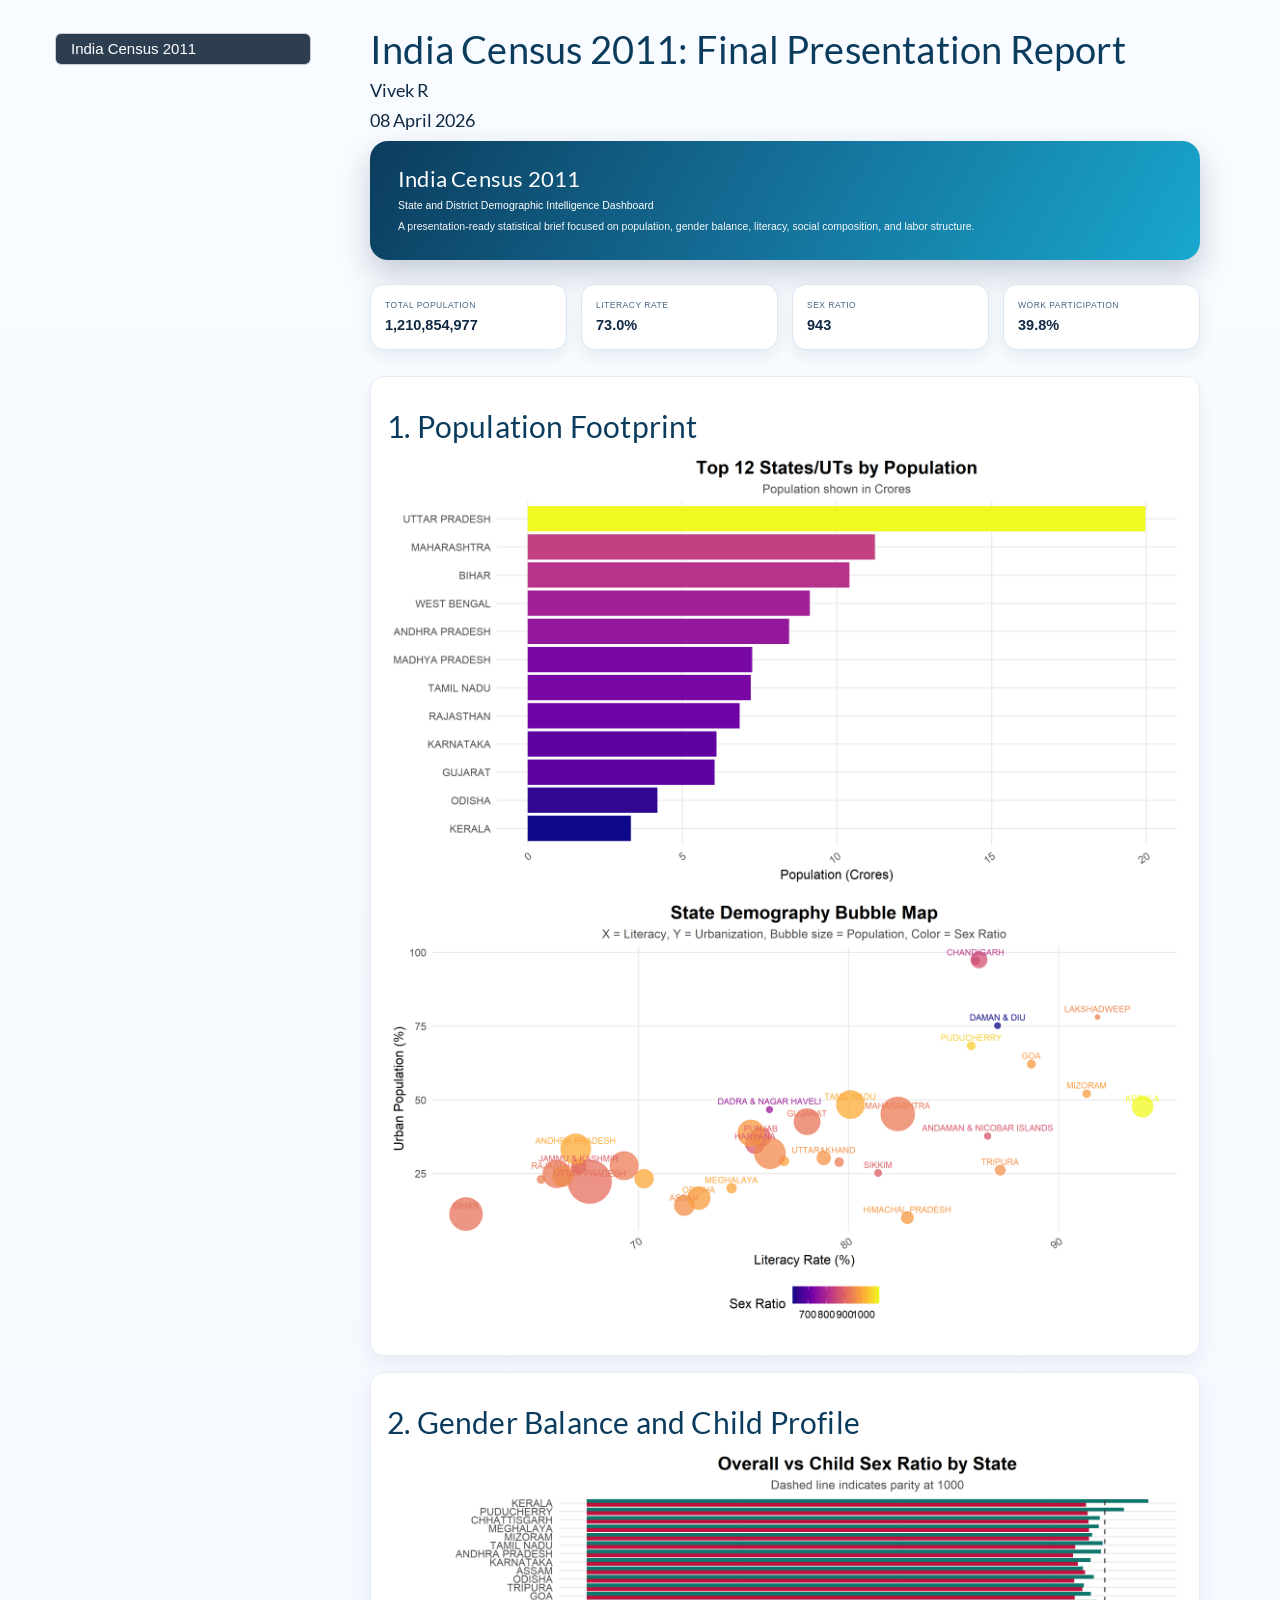
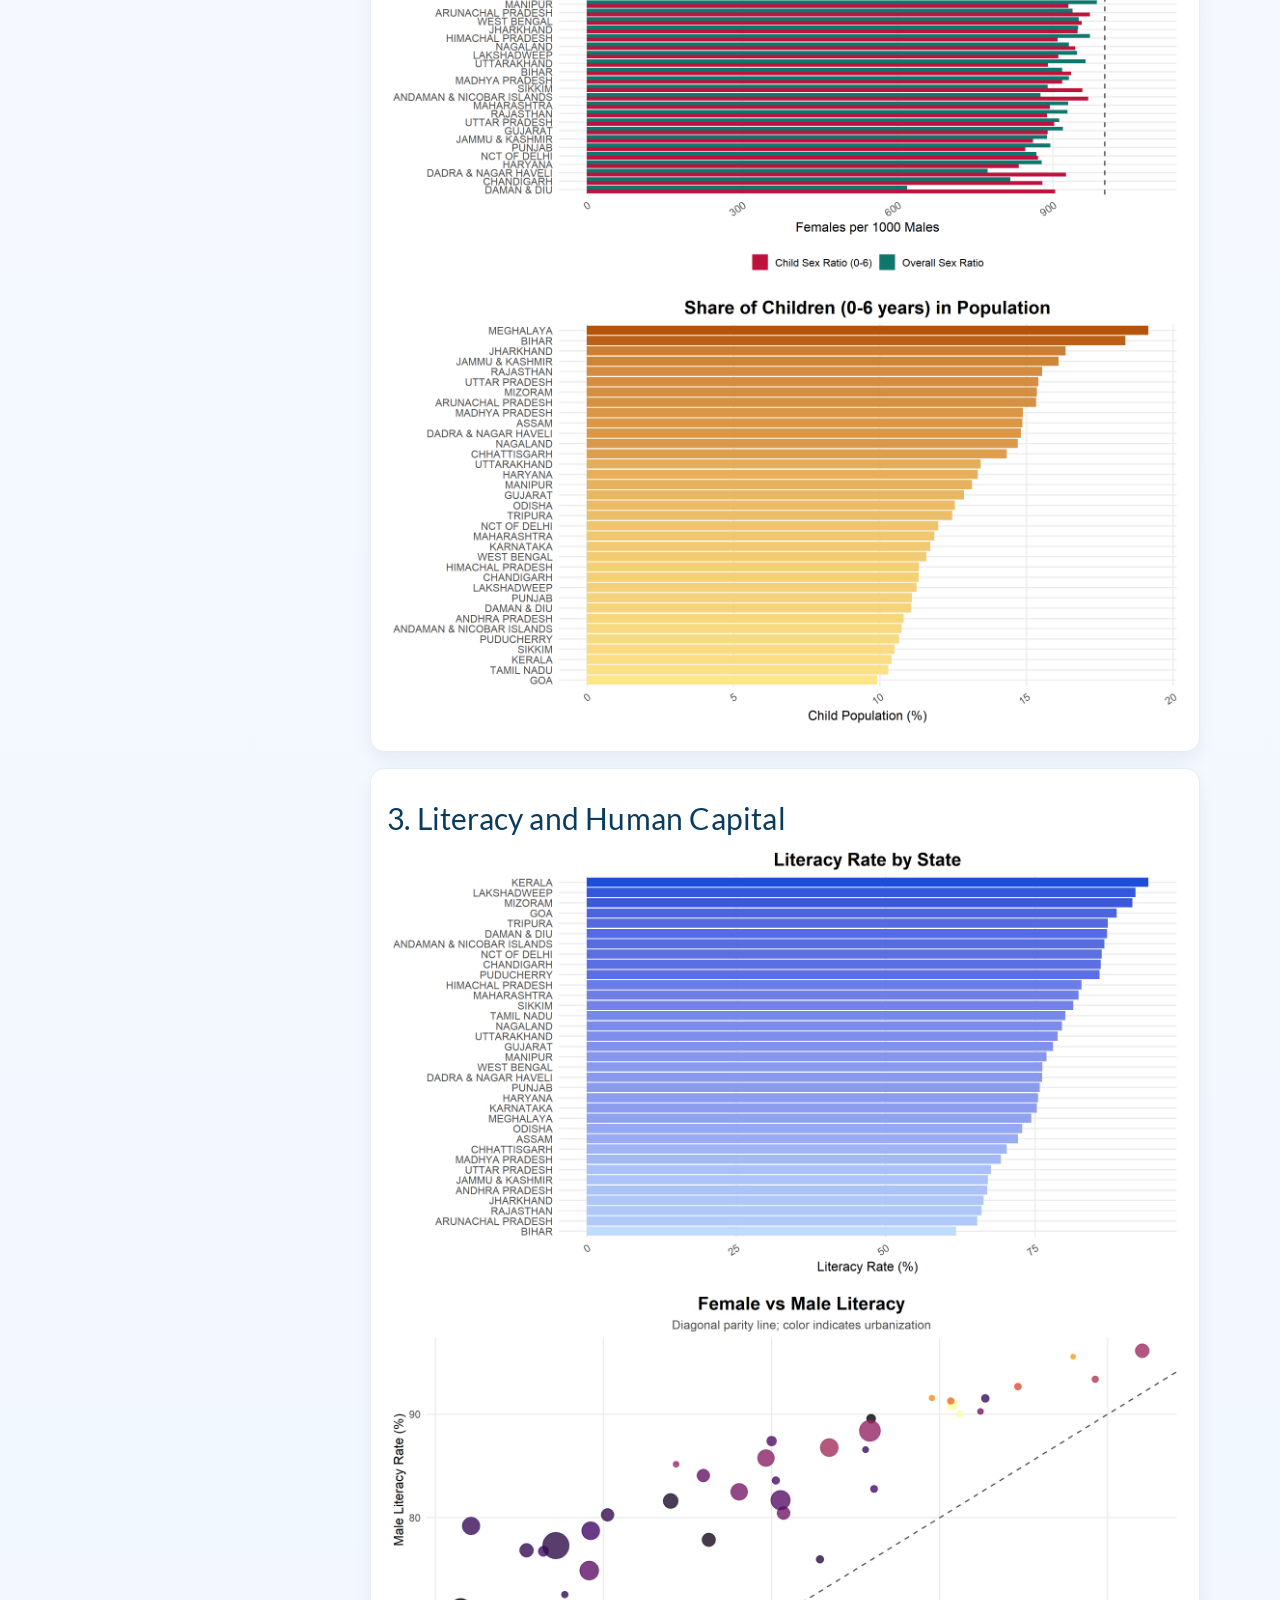
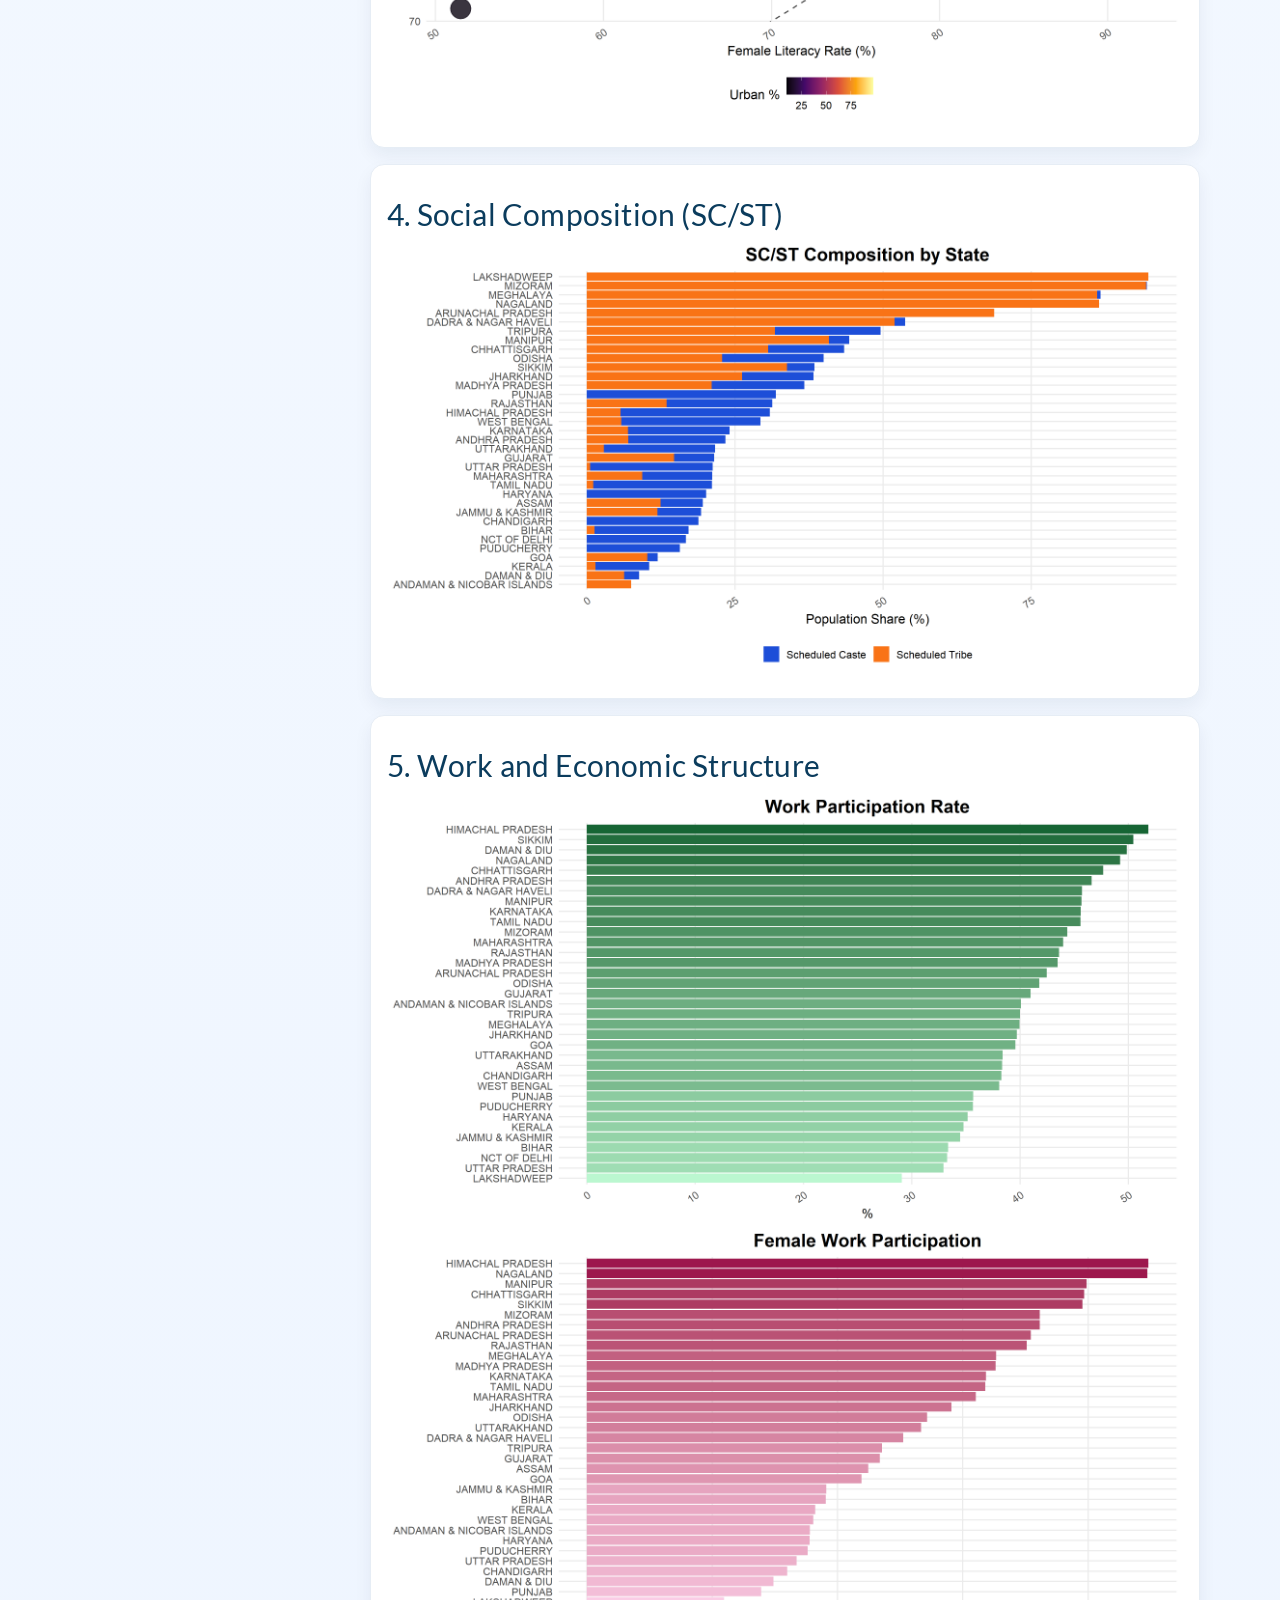
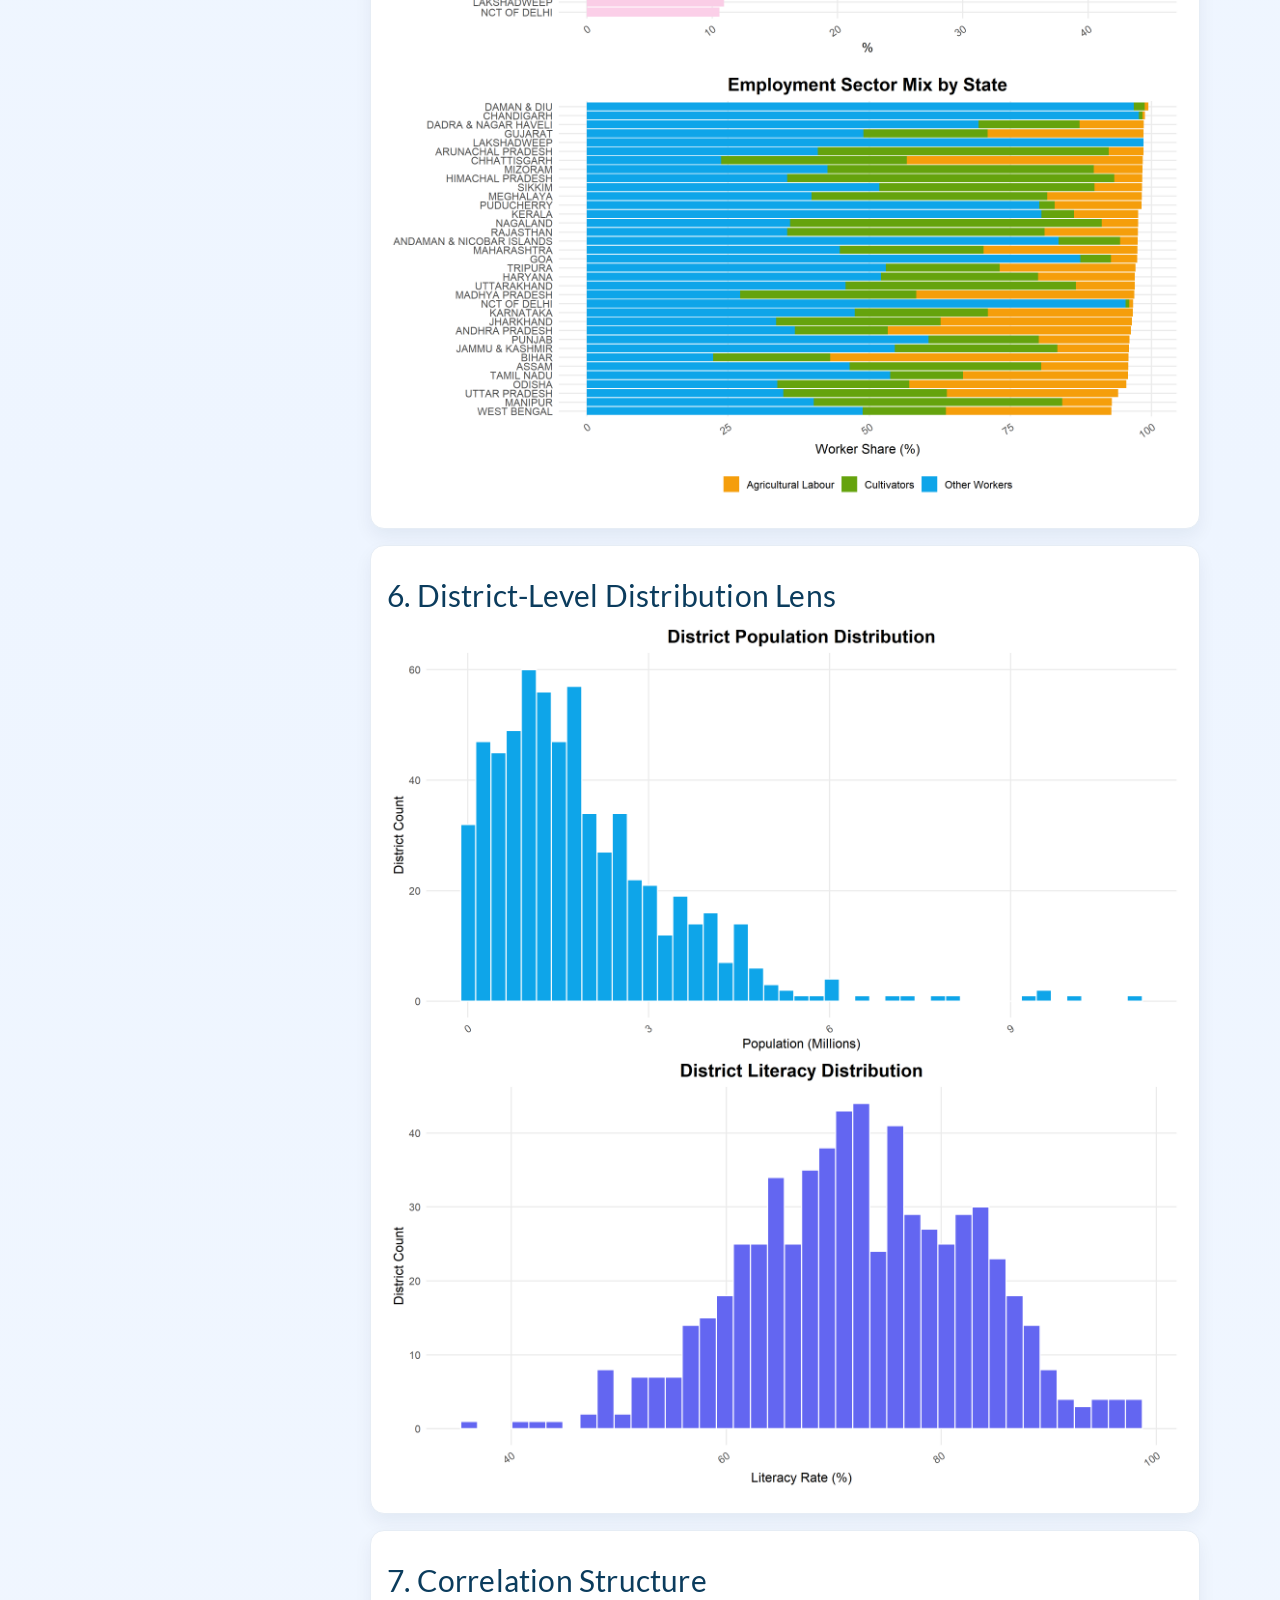
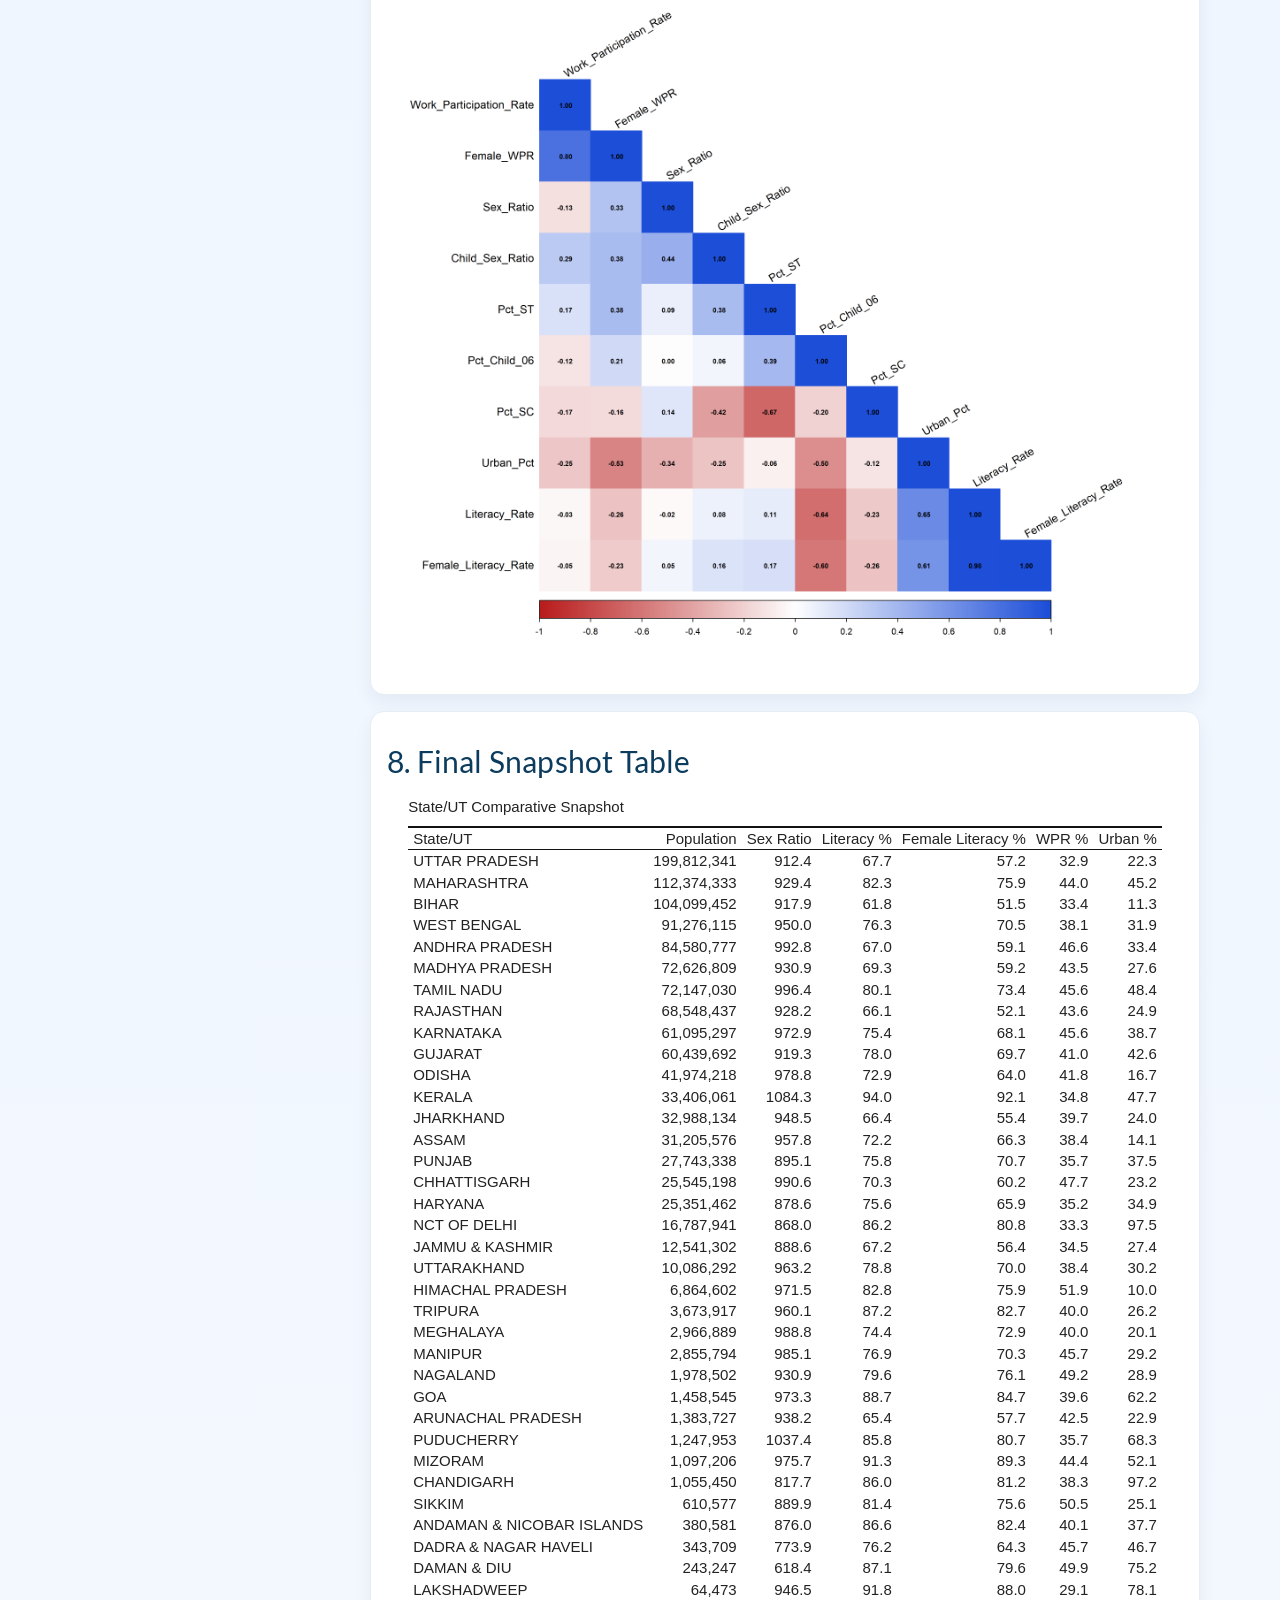
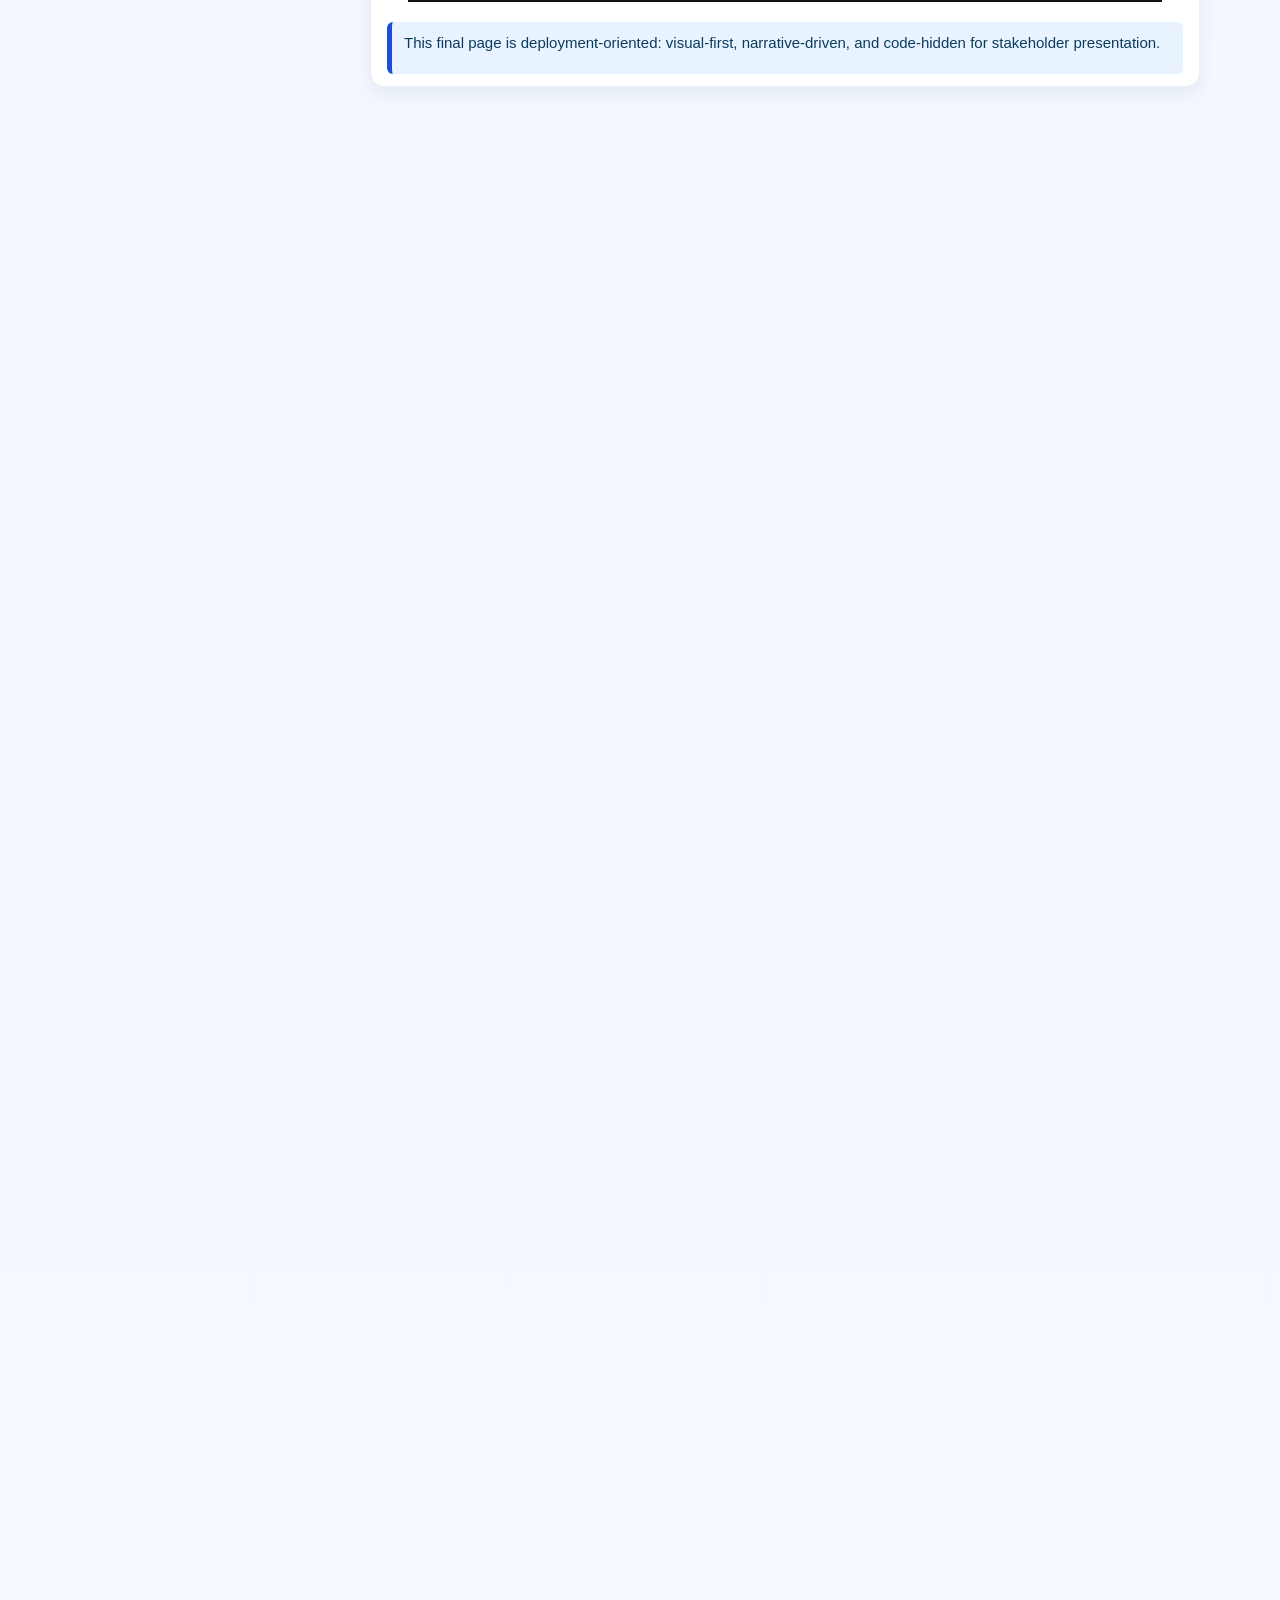
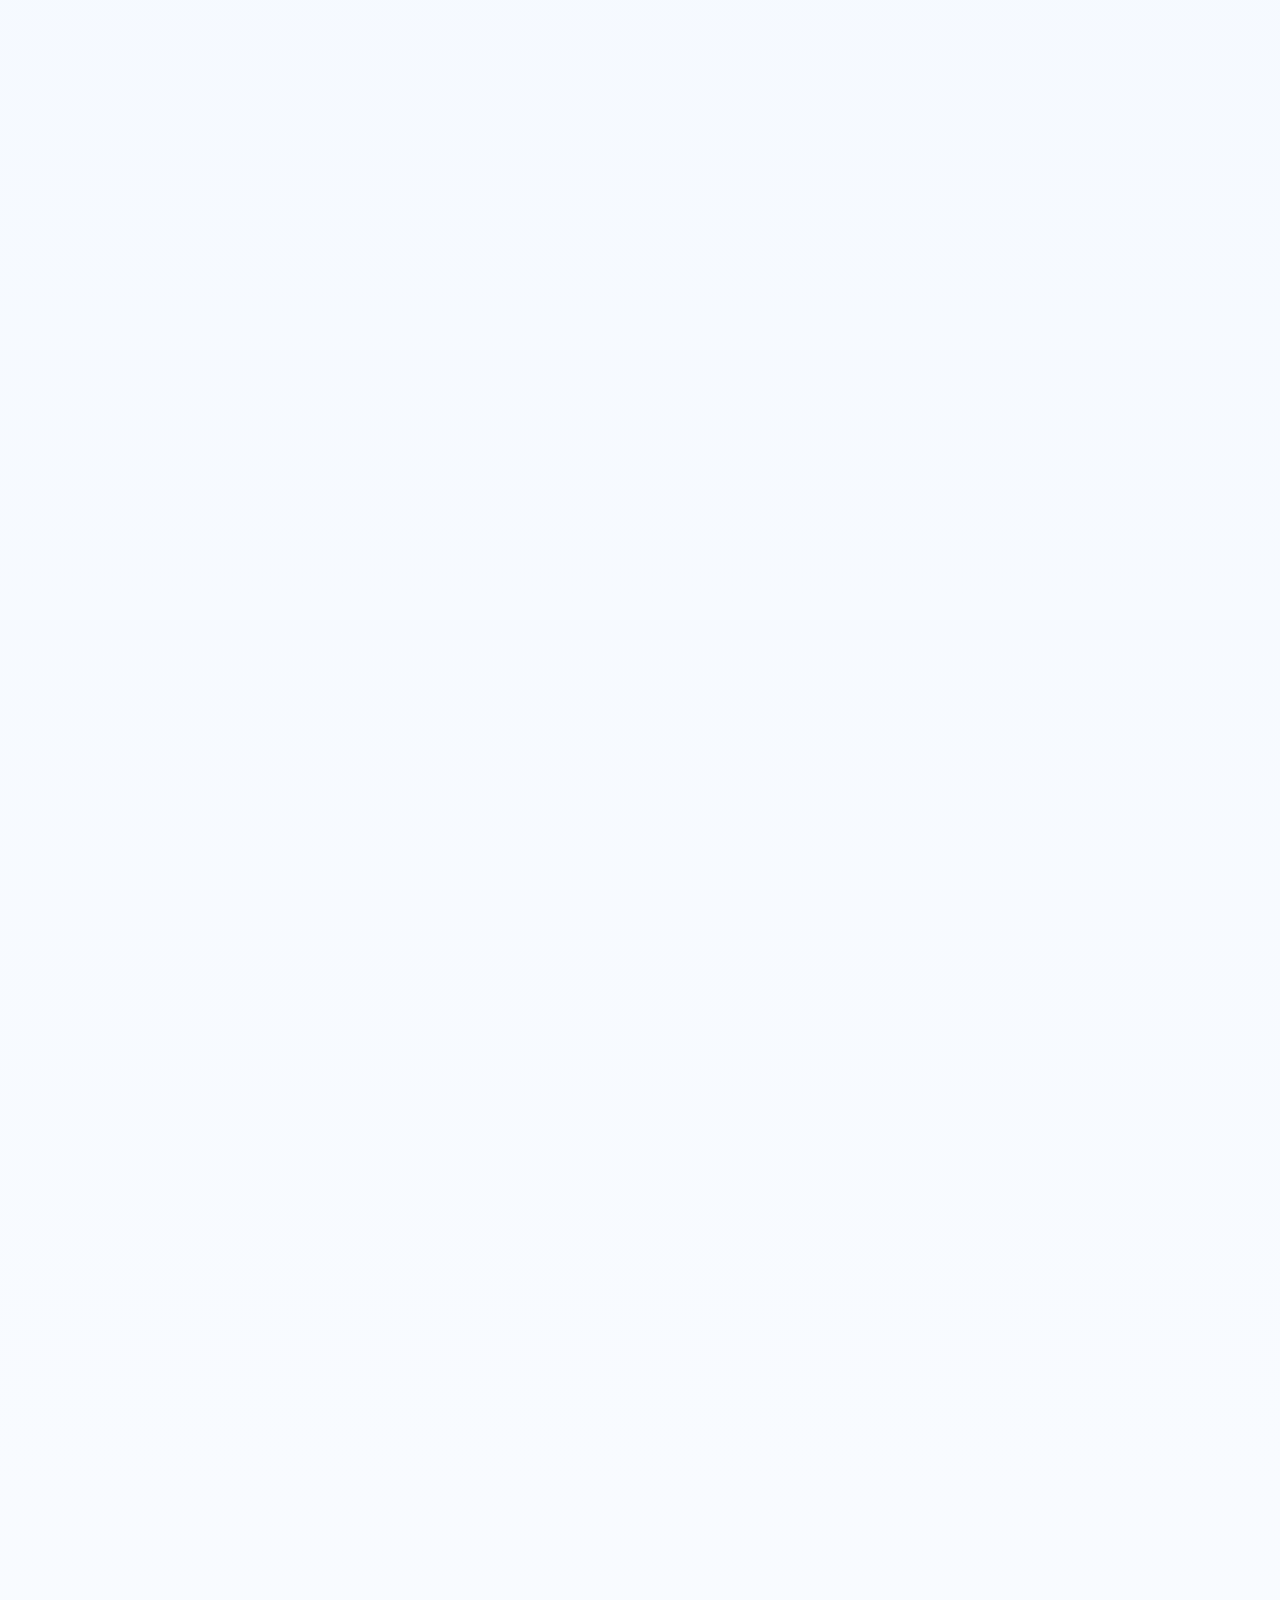
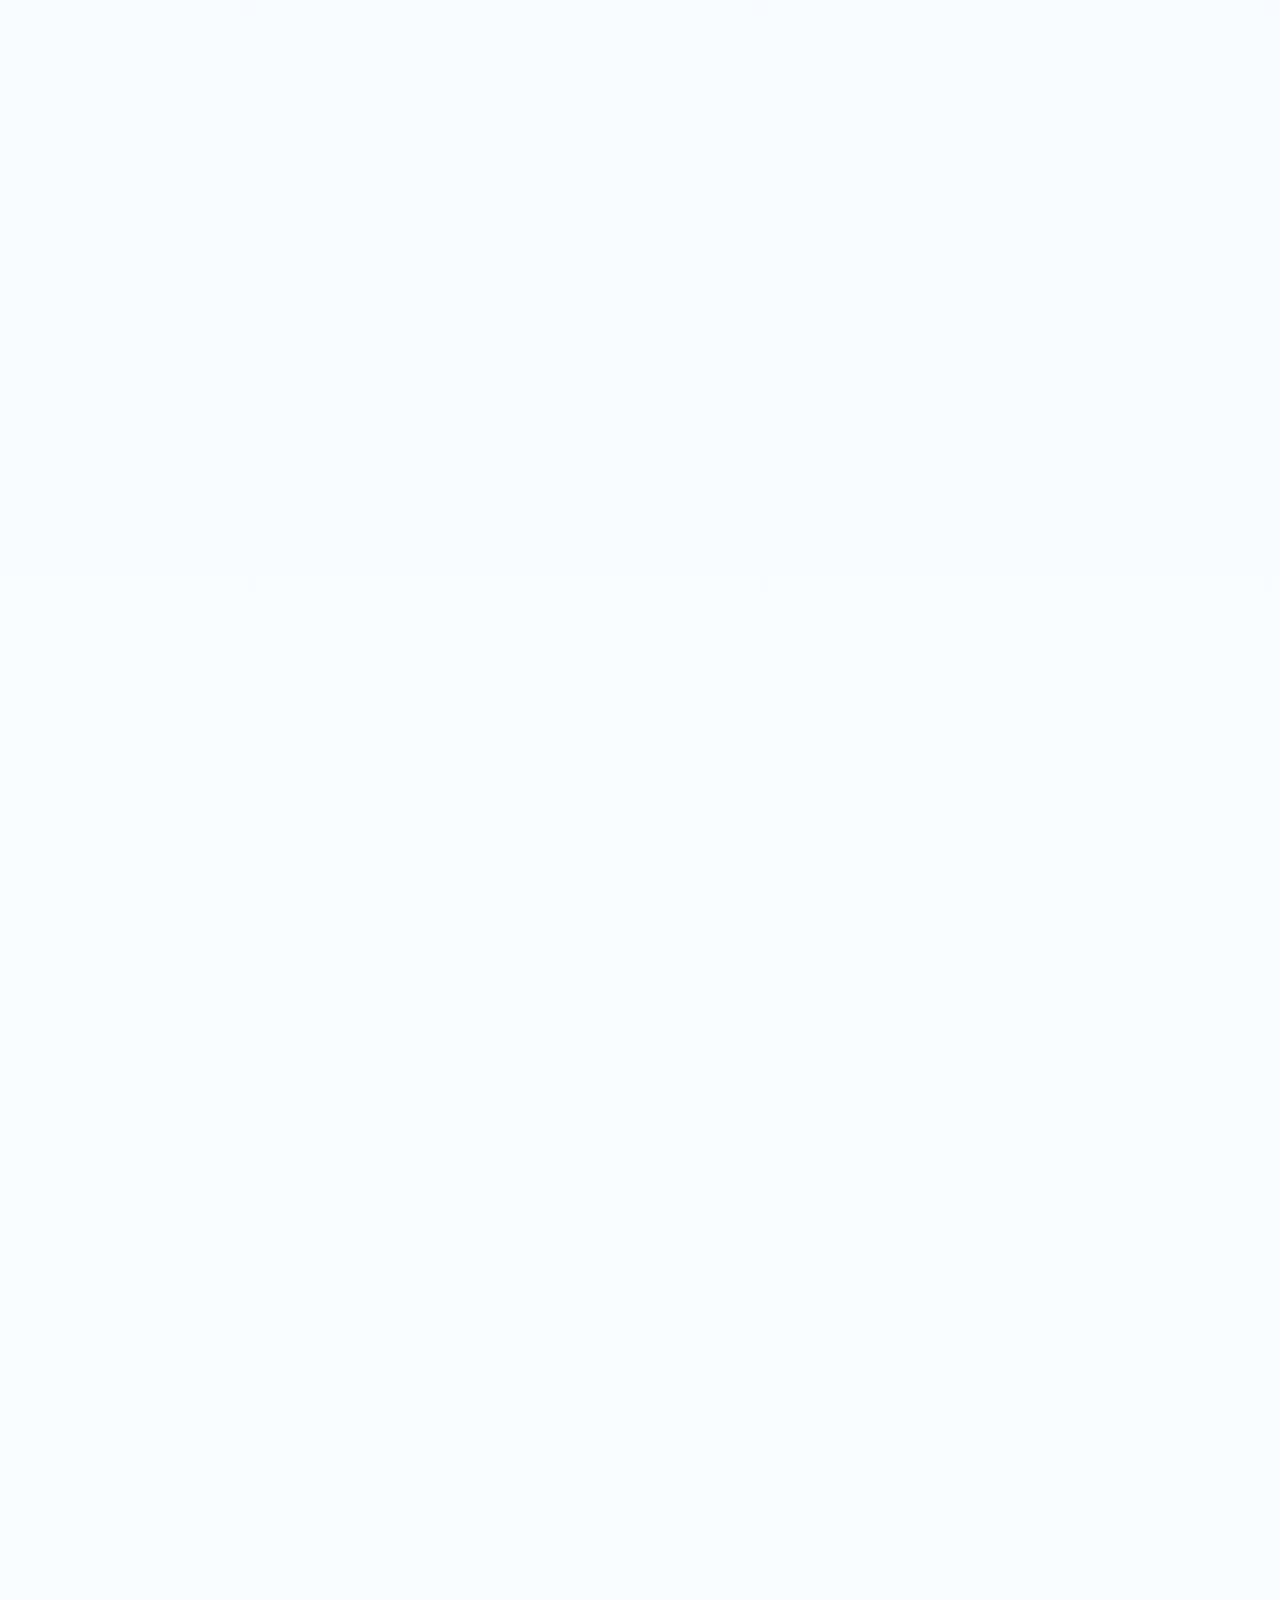
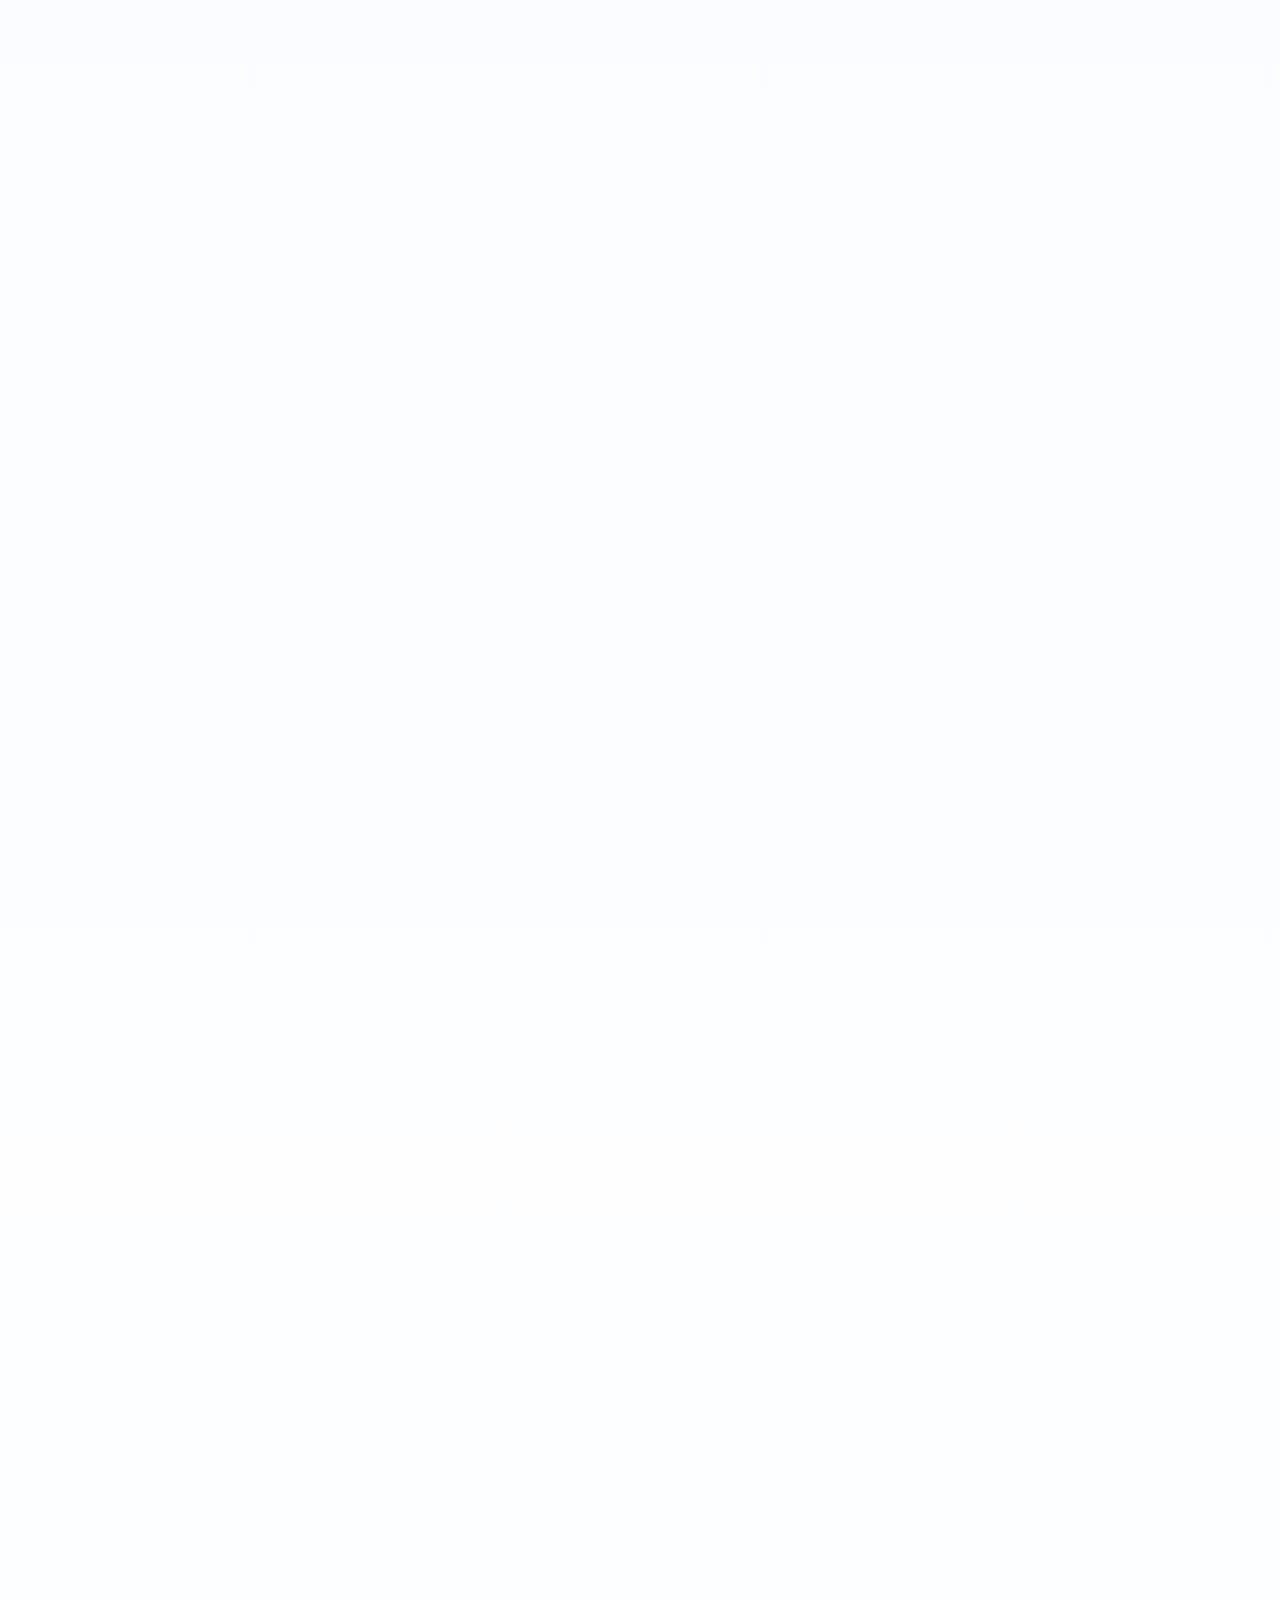
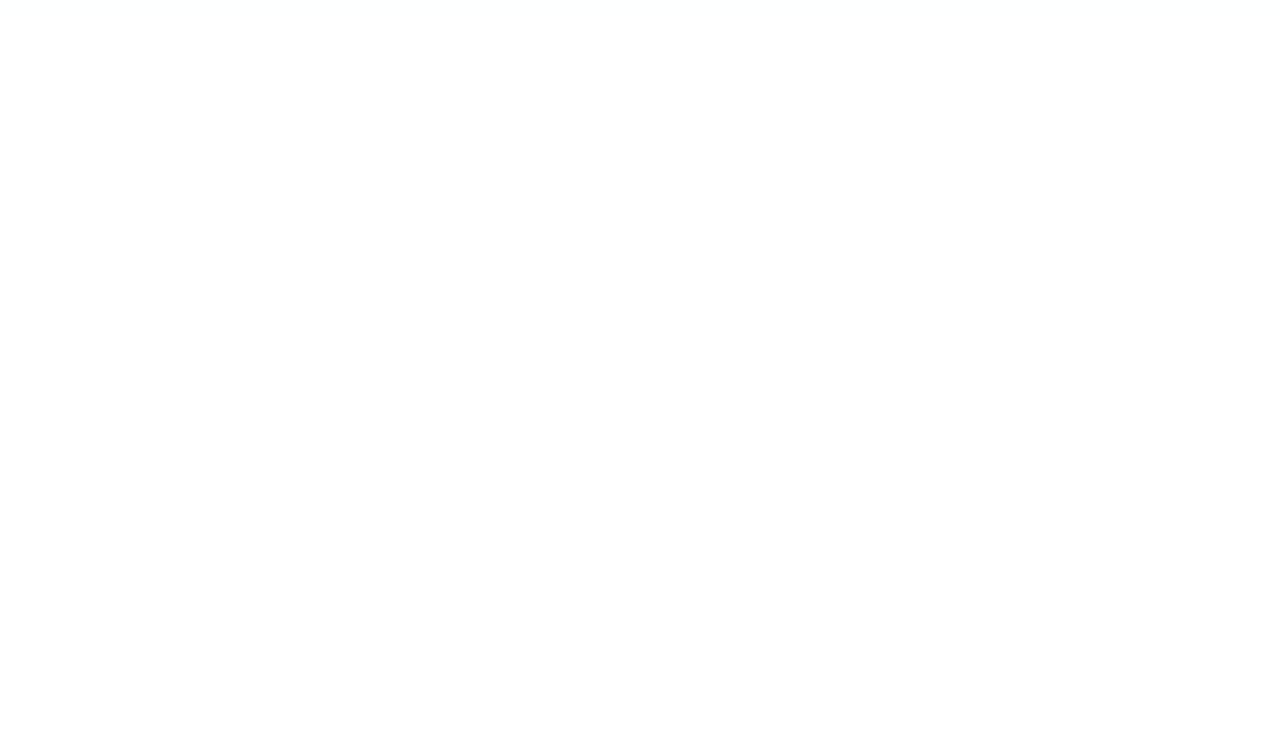
==== Final_India_Census_2011_Report.html @ 41ddc1eb "final html page" ====
<!DOCTYPE html>

<html>

<head>

<meta charset="utf-8" />
<meta name="generator" content="pandoc" />
<meta http-equiv="X-UA-Compatible" content="IE=EDGE" />


<meta name="author" content="Vivek R" />

<meta name="date" content="2026-04-08" />

<title>India Census 2011: Final Presentation Report</title>

<script>// Pandoc 2.9 adds attributes on both header and div. We remove the former (to
// be compatible with the behavior of Pandoc < 2.8).
document.addEventListener('DOMContentLoaded', function(e) {
  var hs = document.querySelectorAll("div.section[class*='level'] > :first-child");
  var i, h, a;
  for (i = 0; i < hs.length; i++) {
    h = hs[i];
    if (!/^h[1-6]$/i.test(h.tagName)) continue;  // it should be a header h1-h6
    a = h.attributes;
    while (a.length > 0) h.removeAttribute(a[0].name);
  }
});
</script>
<script>/*! jQuery v3.6.0 | (c) OpenJS Foundation and other contributors | jquery.org/license */
!function(e,t){"use strict";"object"==typeof module&&"object"==typeof module.exports?module.exports=e.document?t(e,!0):function(e){if(!e.document)throw new Error("jQuery requires a window with a document");return t(e)}:t(e)}("undefined"!=typeof window?window:this,function(C,e){"use strict";var t=[],r=Object.getPrototypeOf,s=t.slice,g=t.flat?function(e){return t.flat.call(e)}:function(e){return t.concat.apply([],e)},u=t.push,i=t.indexOf,n={},o=n.toString,v=n.hasOwnProperty,a=v.toString,l=a.call(Object),y={},m=function(e){return"function"==typeof e&&"number"!=typeof e.nodeType&&"function"!=typeof e.item},x=function(e){return null!=e&&e===e.window},E=C.document,c={type:!0,src:!0,nonce:!0,noModule:!0};function b(e,t,n){var r,i,o=(n=n||E).createElement("script");if(o.text=e,t)for(r in c)(i=t[r]||t.getAttribute&&t.getAttribute(r))&&o.setAttribute(r,i);n.head.appendChild(o).parentNode.removeChild(o)}function w(e){return null==e?e+"":"object"==typeof e||"function"==typeof e?n[o.call(e)]||"object":typeof e}var f="3.6.0",S=function(e,t){return new S.fn.init(e,t)};function p(e){var t=!!e&&"length"in e&&e.length,n=w(e);return!m(e)&&!x(e)&&("array"===n||0===t||"number"==typeof t&&0<t&&t-1 in e)}S.fn=S.prototype={jquery:f,constructor:S,length:0,toArray:function(){return s.call(this)},get:function(e){return null==e?s.call(this):e<0?this[e+this.length]:this[e]},pushStack:function(e){var t=S.merge(this.constructor(),e);return t.prevObject=this,t},each:function(e){return S.each(this,e)},map:function(n){return this.pushStack(S.map(this,function(e,t){return n.call(e,t,e)}))},slice:function(){return this.pushStack(s.apply(this,arguments))},first:function(){return this.eq(0)},last:function(){return this.eq(-1)},even:function(){return this.pushStack(S.grep(this,function(e,t){return(t+1)%2}))},odd:function(){return this.pushStack(S.grep(this,function(e,t){return t%2}))},eq:function(e){var t=this.length,n=+e+(e<0?t:0);return this.pushStack(0<=n&&n<t?[this[n]]:[])},end:function(){return this.prevObject||this.constructor()},push:u,sort:t.sort,splice:t.splice},S.extend=S.fn.extend=function(){var e,t,n,r,i,o,a=arguments[0]||{},s=1,u=arguments.length,l=!1;for("boolean"==typeof a&&(l=a,a=arguments[s]||{},s++),"object"==typeof a||m(a)||(a={}),s===u&&(a=this,s--);s<u;s++)if(null!=(e=arguments[s]))for(t in e)r=e[t],"__proto__"!==t&&a!==r&&(l&&r&&(S.isPlainObject(r)||(i=Array.isArray(r)))?(n=a[t],o=i&&!Array.isArray(n)?[]:i||S.isPlainObject(n)?n:{},i=!1,a[t]=S.extend(l,o,r)):void 0!==r&&(a[t]=r));return a},S.extend({expando:"jQuery"+(f+Math.random()).replace(/\D/g,""),isReady:!0,error:function(e){throw new Error(e)},noop:function(){},isPlainObject:function(e){var t,n;return!(!e||"[object Object]"!==o.call(e))&&(!(t=r(e))||"function"==typeof(n=v.call(t,"constructor")&&t.constructor)&&a.call(n)===l)},isEmptyObject:function(e){var t;for(t in e)return!1;return!0},globalEval:function(e,t,n){b(e,{nonce:t&&t.nonce},n)},each:function(e,t){var n,r=0;if(p(e)){for(n=e.length;r<n;r++)if(!1===t.call(e[r],r,e[r]))break}else for(r in e)if(!1===t.call(e[r],r,e[r]))break;return e},makeArray:function(e,t){var n=t||[];return null!=e&&(p(Object(e))?S.merge(n,"string"==typeof e?[e]:e):u.call(n,e)),n},inArray:function(e,t,n){return null==t?-1:i.call(t,e,n)},merge:function(e,t){for(var n=+t.length,r=0,i=e.length;r<n;r++)e[i++]=t[r];return e.length=i,e},grep:function(e,t,n){for(var r=[],i=0,o=e.length,a=!n;i<o;i++)!t(e[i],i)!==a&&r.push(e[i]);return r},map:function(e,t,n){var r,i,o=0,a=[];if(p(e))for(r=e.length;o<r;o++)null!=(i=t(e[o],o,n))&&a.push(i);else for(o in e)null!=(i=t(e[o],o,n))&&a.push(i);return g(a)},guid:1,support:y}),"function"==typeof Symbol&&(S.fn[Symbol.iterator]=t[Symbol.iterator]),S.each("Boolean Number String Function Array Date RegExp Object Error Symbol".split(" "),function(e,t){n["[object "+t+"]"]=t.toLowerCase()});var d=function(n){var e,d,b,o,i,h,f,g,w,u,l,T,C,a,E,v,s,c,y,S="sizzle"+1*new Date,p=n.document,k=0,r=0,m=ue(),x=ue(),A=ue(),N=ue(),j=function(e,t){return e===t&&(l=!0),0},D={}.hasOwnProperty,t=[],q=t.pop,L=t.push,H=t.push,O=t.slice,P=function(e,t){for(var n=0,r=e.length;n<r;n++)if(e[n]===t)return n;return-1},R="checked|selected|async|autofocus|autoplay|controls|defer|disabled|hidden|ismap|loop|multiple|open|readonly|required|scoped",M="[\\x20\\t\\r\\n\\f]",I="(?:\\\\[\\da-fA-F]{1,6}"+M+"?|\\\\[^\\r\\n\\f]|[\\w-]|[^\0-\\x7f])+",W="\\["+M+"*("+I+")(?:"+M+"*([*^$|!~]?=)"+M+"*(?:'((?:\\\\.|[^\\\\'])*)'|\"((?:\\\\.|[^\\\\\"])*)\"|("+I+"))|)"+M+"*\\]",F=":("+I+")(?:\\((('((?:\\\\.|[^\\\\'])*)'|\"((?:\\\\.|[^\\\\\"])*)\")|((?:\\\\.|[^\\\\()[\\]]|"+W+")*)|.*)\\)|)",B=new RegExp(M+"+","g"),$=new RegExp("^"+M+"+|((?:^|[^\\\\])(?:\\\\.)*)"+M+"+$","g"),_=new RegExp("^"+M+"*,"+M+"*"),z=new RegExp("^"+M+"*([>+~]|"+M+")"+M+"*"),U=new RegExp(M+"|>"),X=new RegExp(F),V=new RegExp("^"+I+"$"),G={ID:new RegExp("^#("+I+")"),CLASS:new RegExp("^\\.("+I+")"),TAG:new RegExp("^("+I+"|[*])"),ATTR:new RegExp("^"+W),PSEUDO:new RegExp("^"+F),CHILD:new RegExp("^:(only|first|last|nth|nth-last)-(child|of-type)(?:\\("+M+"*(even|odd|(([+-]|)(\\d*)n|)"+M+"*(?:([+-]|)"+M+"*(\\d+)|))"+M+"*\\)|)","i"),bool:new RegExp("^(?:"+R+")$","i"),needsContext:new RegExp("^"+M+"*[>+~]|:(even|odd|eq|gt|lt|nth|first|last)(?:\\("+M+"*((?:-\\d)?\\d*)"+M+"*\\)|)(?=[^-]|$)","i")},Y=/HTML$/i,Q=/^(?:input|select|textarea|button)$/i,J=/^h\d$/i,K=/^[^{]+\{\s*\[native \w/,Z=/^(?:#([\w-]+)|(\w+)|\.([\w-]+))$/,ee=/[+~]/,te=new RegExp("\\\\[\\da-fA-F]{1,6}"+M+"?|\\\\([^\\r\\n\\f])","g"),ne=function(e,t){var n="0x"+e.slice(1)-65536;return t||(n<0?String.fromCharCode(n+65536):String.fromCharCode(n>>10|55296,1023&n|56320))},re=/([\0-\x1f\x7f]|^-?\d)|^-$|[^\0-\x1f\x7f-\uFFFF\w-]/g,ie=function(e,t){return t?"\0"===e?"\ufffd":e.slice(0,-1)+"\\"+e.charCodeAt(e.length-1).toString(16)+" ":"\\"+e},oe=function(){T()},ae=be(function(e){return!0===e.disabled&&"fieldset"===e.nodeName.toLowerCase()},{dir:"parentNode",next:"legend"});try{H.apply(t=O.call(p.childNodes),p.childNodes),t[p.childNodes.length].nodeType}catch(e){H={apply:t.length?function(e,t){L.apply(e,O.call(t))}:function(e,t){var n=e.length,r=0;while(e[n++]=t[r++]);e.length=n-1}}}function se(t,e,n,r){var i,o,a,s,u,l,c,f=e&&e.ownerDocument,p=e?e.nodeType:9;if(n=n||[],"string"!=typeof t||!t||1!==p&&9!==p&&11!==p)return n;if(!r&&(T(e),e=e||C,E)){if(11!==p&&(u=Z.exec(t)))if(i=u[1]){if(9===p){if(!(a=e.getElementById(i)))return n;if(a.id===i)return n.push(a),n}else if(f&&(a=f.getElementById(i))&&y(e,a)&&a.id===i)return n.push(a),n}else{if(u[2])return H.apply(n,e.getElementsByTagName(t)),n;if((i=u[3])&&d.getElementsByClassName&&e.getElementsByClassName)return H.apply(n,e.getElementsByClassName(i)),n}if(d.qsa&&!N[t+" "]&&(!v||!v.test(t))&&(1!==p||"object"!==e.nodeName.toLowerCase())){if(c=t,f=e,1===p&&(U.test(t)||z.test(t))){(f=ee.test(t)&&ye(e.parentNode)||e)===e&&d.scope||((s=e.getAttribute("id"))?s=s.replace(re,ie):e.setAttribute("id",s=S)),o=(l=h(t)).length;while(o--)l[o]=(s?"#"+s:":scope")+" "+xe(l[o]);c=l.join(",")}try{return H.apply(n,f.querySelectorAll(c)),n}catch(e){N(t,!0)}finally{s===S&&e.removeAttribute("id")}}}return g(t.replace($,"$1"),e,n,r)}function ue(){var r=[];return function e(t,n){return r.push(t+" ")>b.cacheLength&&delete e[r.shift()],e[t+" "]=n}}function le(e){return e[S]=!0,e}function ce(e){var t=C.createElement("fieldset");try{return!!e(t)}catch(e){return!1}finally{t.parentNode&&t.parentNode.removeChild(t),t=null}}function fe(e,t){var n=e.split("|"),r=n.length;while(r--)b.attrHandle[n[r]]=t}function pe(e,t){var n=t&&e,r=n&&1===e.nodeType&&1===t.nodeType&&e.sourceIndex-t.sourceIndex;if(r)return r;if(n)while(n=n.nextSibling)if(n===t)return-1;return e?1:-1}function de(t){return function(e){return"input"===e.nodeName.toLowerCase()&&e.type===t}}function he(n){return function(e){var t=e.nodeName.toLowerCase();return("input"===t||"button"===t)&&e.type===n}}function ge(t){return function(e){return"form"in e?e.parentNode&&!1===e.disabled?"label"in e?"label"in e.parentNode?e.parentNode.disabled===t:e.disabled===t:e.isDisabled===t||e.isDisabled!==!t&&ae(e)===t:e.disabled===t:"label"in e&&e.disabled===t}}function ve(a){return le(function(o){return o=+o,le(function(e,t){var n,r=a([],e.length,o),i=r.length;while(i--)e[n=r[i]]&&(e[n]=!(t[n]=e[n]))})})}function ye(e){return e&&"undefined"!=typeof e.getElementsByTagName&&e}for(e in d=se.support={},i=se.isXML=function(e){var t=e&&e.namespaceURI,n=e&&(e.ownerDocument||e).documentElement;return!Y.test(t||n&&n.nodeName||"HTML")},T=se.setDocument=function(e){var t,n,r=e?e.ownerDocument||e:p;return r!=C&&9===r.nodeType&&r.documentElement&&(a=(C=r).documentElement,E=!i(C),p!=C&&(n=C.defaultView)&&n.top!==n&&(n.addEventListener?n.addEventListener("unload",oe,!1):n.attachEvent&&n.attachEvent("onunload",oe)),d.scope=ce(function(e){return a.appendChild(e).appendChild(C.createElement("div")),"undefined"!=typeof e.querySelectorAll&&!e.querySelectorAll(":scope fieldset div").length}),d.attributes=ce(function(e){return e.className="i",!e.getAttribute("className")}),d.getElementsByTagName=ce(function(e){return e.appendChild(C.createComment("")),!e.getElementsByTagName("*").length}),d.getElementsByClassName=K.test(C.getElementsByClassName),d.getById=ce(function(e){return a.appendChild(e).id=S,!C.getElementsByName||!C.getElementsByName(S).length}),d.getById?(b.filter.ID=function(e){var t=e.replace(te,ne);return function(e){return e.getAttribute("id")===t}},b.find.ID=function(e,t){if("undefined"!=typeof t.getElementById&&E){var n=t.getElementById(e);return n?[n]:[]}}):(b.filter.ID=function(e){var n=e.replace(te,ne);return function(e){var t="undefined"!=typeof e.getAttributeNode&&e.getAttributeNode("id");return t&&t.value===n}},b.find.ID=function(e,t){if("undefined"!=typeof t.getElementById&&E){var n,r,i,o=t.getElementById(e);if(o){if((n=o.getAttributeNode("id"))&&n.value===e)return[o];i=t.getElementsByName(e),r=0;while(o=i[r++])if((n=o.getAttributeNode("id"))&&n.value===e)return[o]}return[]}}),b.find.TAG=d.getElementsByTagName?function(e,t){return"undefined"!=typeof t.getElementsByTagName?t.getElementsByTagName(e):d.qsa?t.querySelectorAll(e):void 0}:function(e,t){var n,r=[],i=0,o=t.getElementsByTagName(e);if("*"===e){while(n=o[i++])1===n.nodeType&&r.push(n);return r}return o},b.find.CLASS=d.getElementsByClassName&&function(e,t){if("undefined"!=typeof t.getElementsByClassName&&E)return t.getElementsByClassName(e)},s=[],v=[],(d.qsa=K.test(C.querySelectorAll))&&(ce(function(e){var t;a.appendChild(e).innerHTML="<a id='"+S+"'></a><select id='"+S+"-\r\\' msallowcapture=''><option selected=''></option></select>",e.querySelectorAll("[msallowcapture^='']").length&&v.push("[*^$]="+M+"*(?:''|\"\")"),e.querySelectorAll("[selected]").length||v.push("\\["+M+"*(?:value|"+R+")"),e.querySelectorAll("[id~="+S+"-]").length||v.push("~="),(t=C.createElement("input")).setAttribute("name",""),e.appendChild(t),e.querySelectorAll("[name='']").length||v.push("\\["+M+"*name"+M+"*="+M+"*(?:''|\"\")"),e.querySelectorAll(":checked").length||v.push(":checked"),e.querySelectorAll("a#"+S+"+*").length||v.push(".#.+[+~]"),e.querySelectorAll("\\\f"),v.push("[\\r\\n\\f]")}),ce(function(e){e.innerHTML="<a href='' disabled='disabled'></a><select disabled='disabled'><option/></select>";var t=C.createElement("input");t.setAttribute("type","hidden"),e.appendChild(t).setAttribute("name","D"),e.querySelectorAll("[name=d]").length&&v.push("name"+M+"*[*^$|!~]?="),2!==e.querySelectorAll(":enabled").length&&v.push(":enabled",":disabled"),a.appendChild(e).disabled=!0,2!==e.querySelectorAll(":disabled").length&&v.push(":enabled",":disabled"),e.querySelectorAll("*,:x"),v.push(",.*:")})),(d.matchesSelector=K.test(c=a.matches||a.webkitMatchesSelector||a.mozMatchesSelector||a.oMatchesSelector||a.msMatchesSelector))&&ce(function(e){d.disconnectedMatch=c.call(e,"*"),c.call(e,"[s!='']:x"),s.push("!=",F)}),v=v.length&&new RegExp(v.join("|")),s=s.length&&new RegExp(s.join("|")),t=K.test(a.compareDocumentPosition),y=t||K.test(a.contains)?function(e,t){var n=9===e.nodeType?e.documentElement:e,r=t&&t.parentNode;return e===r||!(!r||1!==r.nodeType||!(n.contains?n.contains(r):e.compareDocumentPosition&&16&e.compareDocumentPosition(r)))}:function(e,t){if(t)while(t=t.parentNode)if(t===e)return!0;return!1},j=t?function(e,t){if(e===t)return l=!0,0;var n=!e.compareDocumentPosition-!t.compareDocumentPosition;return n||(1&(n=(e.ownerDocument||e)==(t.ownerDocument||t)?e.compareDocumentPosition(t):1)||!d.sortDetached&&t.compareDocumentPosition(e)===n?e==C||e.ownerDocument==p&&y(p,e)?-1:t==C||t.ownerDocument==p&&y(p,t)?1:u?P(u,e)-P(u,t):0:4&n?-1:1)}:function(e,t){if(e===t)return l=!0,0;var n,r=0,i=e.parentNode,o=t.parentNode,a=[e],s=[t];if(!i||!o)return e==C?-1:t==C?1:i?-1:o?1:u?P(u,e)-P(u,t):0;if(i===o)return pe(e,t);n=e;while(n=n.parentNode)a.unshift(n);n=t;while(n=n.parentNode)s.unshift(n);while(a[r]===s[r])r++;return r?pe(a[r],s[r]):a[r]==p?-1:s[r]==p?1:0}),C},se.matches=function(e,t){return se(e,null,null,t)},se.matchesSelector=function(e,t){if(T(e),d.matchesSelector&&E&&!N[t+" "]&&(!s||!s.test(t))&&(!v||!v.test(t)))try{var n=c.call(e,t);if(n||d.disconnectedMatch||e.document&&11!==e.document.nodeType)return n}catch(e){N(t,!0)}return 0<se(t,C,null,[e]).length},se.contains=function(e,t){return(e.ownerDocument||e)!=C&&T(e),y(e,t)},se.attr=function(e,t){(e.ownerDocument||e)!=C&&T(e);var n=b.attrHandle[t.toLowerCase()],r=n&&D.call(b.attrHandle,t.toLowerCase())?n(e,t,!E):void 0;return void 0!==r?r:d.attributes||!E?e.getAttribute(t):(r=e.getAttributeNode(t))&&r.specified?r.value:null},se.escape=function(e){return(e+"").replace(re,ie)},se.error=function(e){throw new Error("Syntax error, unrecognized expression: "+e)},se.uniqueSort=function(e){var t,n=[],r=0,i=0;if(l=!d.detectDuplicates,u=!d.sortStable&&e.slice(0),e.sort(j),l){while(t=e[i++])t===e[i]&&(r=n.push(i));while(r--)e.splice(n[r],1)}return u=null,e},o=se.getText=function(e){var t,n="",r=0,i=e.nodeType;if(i){if(1===i||9===i||11===i){if("string"==typeof e.textContent)return e.textContent;for(e=e.firstChild;e;e=e.nextSibling)n+=o(e)}else if(3===i||4===i)return e.nodeValue}else while(t=e[r++])n+=o(t);return n},(b=se.selectors={cacheLength:50,createPseudo:le,match:G,attrHandle:{},find:{},relative:{">":{dir:"parentNode",first:!0}," ":{dir:"parentNode"},"+":{dir:"previousSibling",first:!0},"~":{dir:"previousSibling"}},preFilter:{ATTR:function(e){return e[1]=e[1].replace(te,ne),e[3]=(e[3]||e[4]||e[5]||"").replace(te,ne),"~="===e[2]&&(e[3]=" "+e[3]+" "),e.slice(0,4)},CHILD:function(e){return e[1]=e[1].toLowerCase(),"nth"===e[1].slice(0,3)?(e[3]||se.error(e[0]),e[4]=+(e[4]?e[5]+(e[6]||1):2*("even"===e[3]||"odd"===e[3])),e[5]=+(e[7]+e[8]||"odd"===e[3])):e[3]&&se.error(e[0]),e},PSEUDO:function(e){var t,n=!e[6]&&e[2];return G.CHILD.test(e[0])?null:(e[3]?e[2]=e[4]||e[5]||"":n&&X.test(n)&&(t=h(n,!0))&&(t=n.indexOf(")",n.length-t)-n.length)&&(e[0]=e[0].slice(0,t),e[2]=n.slice(0,t)),e.slice(0,3))}},filter:{TAG:function(e){var t=e.replace(te,ne).toLowerCase();return"*"===e?function(){return!0}:function(e){return e.nodeName&&e.nodeName.toLowerCase()===t}},CLASS:function(e){var t=m[e+" "];return t||(t=new RegExp("(^|"+M+")"+e+"("+M+"|$)"))&&m(e,function(e){return t.test("string"==typeof e.className&&e.className||"undefined"!=typeof e.getAttribute&&e.getAttribute("class")||"")})},ATTR:function(n,r,i){return function(e){var t=se.attr(e,n);return null==t?"!="===r:!r||(t+="","="===r?t===i:"!="===r?t!==i:"^="===r?i&&0===t.indexOf(i):"*="===r?i&&-1<t.indexOf(i):"$="===r?i&&t.slice(-i.length)===i:"~="===r?-1<(" "+t.replace(B," ")+" ").indexOf(i):"|="===r&&(t===i||t.slice(0,i.length+1)===i+"-"))}},CHILD:function(h,e,t,g,v){var y="nth"!==h.slice(0,3),m="last"!==h.slice(-4),x="of-type"===e;return 1===g&&0===v?function(e){return!!e.parentNode}:function(e,t,n){var r,i,o,a,s,u,l=y!==m?"nextSibling":"previousSibling",c=e.parentNode,f=x&&e.nodeName.toLowerCase(),p=!n&&!x,d=!1;if(c){if(y){while(l){a=e;while(a=a[l])if(x?a.nodeName.toLowerCase()===f:1===a.nodeType)return!1;u=l="only"===h&&!u&&"nextSibling"}return!0}if(u=[m?c.firstChild:c.lastChild],m&&p){d=(s=(r=(i=(o=(a=c)[S]||(a[S]={}))[a.uniqueID]||(o[a.uniqueID]={}))[h]||[])[0]===k&&r[1])&&r[2],a=s&&c.childNodes[s];while(a=++s&&a&&a[l]||(d=s=0)||u.pop())if(1===a.nodeType&&++d&&a===e){i[h]=[k,s,d];break}}else if(p&&(d=s=(r=(i=(o=(a=e)[S]||(a[S]={}))[a.uniqueID]||(o[a.uniqueID]={}))[h]||[])[0]===k&&r[1]),!1===d)while(a=++s&&a&&a[l]||(d=s=0)||u.pop())if((x?a.nodeName.toLowerCase()===f:1===a.nodeType)&&++d&&(p&&((i=(o=a[S]||(a[S]={}))[a.uniqueID]||(o[a.uniqueID]={}))[h]=[k,d]),a===e))break;return(d-=v)===g||d%g==0&&0<=d/g}}},PSEUDO:function(e,o){var t,a=b.pseudos[e]||b.setFilters[e.toLowerCase()]||se.error("unsupported pseudo: "+e);return a[S]?a(o):1<a.length?(t=[e,e,"",o],b.setFilters.hasOwnProperty(e.toLowerCase())?le(function(e,t){var n,r=a(e,o),i=r.length;while(i--)e[n=P(e,r[i])]=!(t[n]=r[i])}):function(e){return a(e,0,t)}):a}},pseudos:{not:le(function(e){var r=[],i=[],s=f(e.replace($,"$1"));return s[S]?le(function(e,t,n,r){var i,o=s(e,null,r,[]),a=e.length;while(a--)(i=o[a])&&(e[a]=!(t[a]=i))}):function(e,t,n){return r[0]=e,s(r,null,n,i),r[0]=null,!i.pop()}}),has:le(function(t){return function(e){return 0<se(t,e).length}}),contains:le(function(t){return t=t.replace(te,ne),function(e){return-1<(e.textContent||o(e)).indexOf(t)}}),lang:le(function(n){return V.test(n||"")||se.error("unsupported lang: "+n),n=n.replace(te,ne).toLowerCase(),function(e){var t;do{if(t=E?e.lang:e.getAttribute("xml:lang")||e.getAttribute("lang"))return(t=t.toLowerCase())===n||0===t.indexOf(n+"-")}while((e=e.parentNode)&&1===e.nodeType);return!1}}),target:function(e){var t=n.location&&n.location.hash;return t&&t.slice(1)===e.id},root:function(e){return e===a},focus:function(e){return e===C.activeElement&&(!C.hasFocus||C.hasFocus())&&!!(e.type||e.href||~e.tabIndex)},enabled:ge(!1),disabled:ge(!0),checked:function(e){var t=e.nodeName.toLowerCase();return"input"===t&&!!e.checked||"option"===t&&!!e.selected},selected:function(e){return e.parentNode&&e.parentNode.selectedIndex,!0===e.selected},empty:function(e){for(e=e.firstChild;e;e=e.nextSibling)if(e.nodeType<6)return!1;return!0},parent:function(e){return!b.pseudos.empty(e)},header:function(e){return J.test(e.nodeName)},input:function(e){return Q.test(e.nodeName)},button:function(e){var t=e.nodeName.toLowerCase();return"input"===t&&"button"===e.type||"button"===t},text:function(e){var t;return"input"===e.nodeName.toLowerCase()&&"text"===e.type&&(null==(t=e.getAttribute("type"))||"text"===t.toLowerCase())},first:ve(function(){return[0]}),last:ve(function(e,t){return[t-1]}),eq:ve(function(e,t,n){return[n<0?n+t:n]}),even:ve(function(e,t){for(var n=0;n<t;n+=2)e.push(n);return e}),odd:ve(function(e,t){for(var n=1;n<t;n+=2)e.push(n);return e}),lt:ve(function(e,t,n){for(var r=n<0?n+t:t<n?t:n;0<=--r;)e.push(r);return e}),gt:ve(function(e,t,n){for(var r=n<0?n+t:n;++r<t;)e.push(r);return e})}}).pseudos.nth=b.pseudos.eq,{radio:!0,checkbox:!0,file:!0,password:!0,image:!0})b.pseudos[e]=de(e);for(e in{submit:!0,reset:!0})b.pseudos[e]=he(e);function me(){}function xe(e){for(var t=0,n=e.length,r="";t<n;t++)r+=e[t].value;return r}function be(s,e,t){var u=e.dir,l=e.next,c=l||u,f=t&&"parentNode"===c,p=r++;return e.first?function(e,t,n){while(e=e[u])if(1===e.nodeType||f)return s(e,t,n);return!1}:function(e,t,n){var r,i,o,a=[k,p];if(n){while(e=e[u])if((1===e.nodeType||f)&&s(e,t,n))return!0}else while(e=e[u])if(1===e.nodeType||f)if(i=(o=e[S]||(e[S]={}))[e.uniqueID]||(o[e.uniqueID]={}),l&&l===e.nodeName.toLowerCase())e=e[u]||e;else{if((r=i[c])&&r[0]===k&&r[1]===p)return a[2]=r[2];if((i[c]=a)[2]=s(e,t,n))return!0}return!1}}function we(i){return 1<i.length?function(e,t,n){var r=i.length;while(r--)if(!i[r](e,t,n))return!1;return!0}:i[0]}function Te(e,t,n,r,i){for(var o,a=[],s=0,u=e.length,l=null!=t;s<u;s++)(o=e[s])&&(n&&!n(o,r,i)||(a.push(o),l&&t.push(s)));return a}function Ce(d,h,g,v,y,e){return v&&!v[S]&&(v=Ce(v)),y&&!y[S]&&(y=Ce(y,e)),le(function(e,t,n,r){var i,o,a,s=[],u=[],l=t.length,c=e||function(e,t,n){for(var r=0,i=t.length;r<i;r++)se(e,t[r],n);return n}(h||"*",n.nodeType?[n]:n,[]),f=!d||!e&&h?c:Te(c,s,d,n,r),p=g?y||(e?d:l||v)?[]:t:f;if(g&&g(f,p,n,r),v){i=Te(p,u),v(i,[],n,r),o=i.length;while(o--)(a=i[o])&&(p[u[o]]=!(f[u[o]]=a))}if(e){if(y||d){if(y){i=[],o=p.length;while(o--)(a=p[o])&&i.push(f[o]=a);y(null,p=[],i,r)}o=p.length;while(o--)(a=p[o])&&-1<(i=y?P(e,a):s[o])&&(e[i]=!(t[i]=a))}}else p=Te(p===t?p.splice(l,p.length):p),y?y(null,t,p,r):H.apply(t,p)})}function Ee(e){for(var i,t,n,r=e.length,o=b.relative[e[0].type],a=o||b.relative[" "],s=o?1:0,u=be(function(e){return e===i},a,!0),l=be(function(e){return-1<P(i,e)},a,!0),c=[function(e,t,n){var r=!o&&(n||t!==w)||((i=t).nodeType?u(e,t,n):l(e,t,n));return i=null,r}];s<r;s++)if(t=b.relative[e[s].type])c=[be(we(c),t)];else{if((t=b.filter[e[s].type].apply(null,e[s].matches))[S]){for(n=++s;n<r;n++)if(b.relative[e[n].type])break;return Ce(1<s&&we(c),1<s&&xe(e.slice(0,s-1).concat({value:" "===e[s-2].type?"*":""})).replace($,"$1"),t,s<n&&Ee(e.slice(s,n)),n<r&&Ee(e=e.slice(n)),n<r&&xe(e))}c.push(t)}return we(c)}return me.prototype=b.filters=b.pseudos,b.setFilters=new me,h=se.tokenize=function(e,t){var n,r,i,o,a,s,u,l=x[e+" "];if(l)return t?0:l.slice(0);a=e,s=[],u=b.preFilter;while(a){for(o in n&&!(r=_.exec(a))||(r&&(a=a.slice(r[0].length)||a),s.push(i=[])),n=!1,(r=z.exec(a))&&(n=r.shift(),i.push({value:n,type:r[0].replace($," ")}),a=a.slice(n.length)),b.filter)!(r=G[o].exec(a))||u[o]&&!(r=u[o](r))||(n=r.shift(),i.push({value:n,type:o,matches:r}),a=a.slice(n.length));if(!n)break}return t?a.length:a?se.error(e):x(e,s).slice(0)},f=se.compile=function(e,t){var n,v,y,m,x,r,i=[],o=[],a=A[e+" "];if(!a){t||(t=h(e)),n=t.length;while(n--)(a=Ee(t[n]))[S]?i.push(a):o.push(a);(a=A(e,(v=o,m=0<(y=i).length,x=0<v.length,r=function(e,t,n,r,i){var o,a,s,u=0,l="0",c=e&&[],f=[],p=w,d=e||x&&b.find.TAG("*",i),h=k+=null==p?1:Math.random()||.1,g=d.length;for(i&&(w=t==C||t||i);l!==g&&null!=(o=d[l]);l++){if(x&&o){a=0,t||o.ownerDocument==C||(T(o),n=!E);while(s=v[a++])if(s(o,t||C,n)){r.push(o);break}i&&(k=h)}m&&((o=!s&&o)&&u--,e&&c.push(o))}if(u+=l,m&&l!==u){a=0;while(s=y[a++])s(c,f,t,n);if(e){if(0<u)while(l--)c[l]||f[l]||(f[l]=q.call(r));f=Te(f)}H.apply(r,f),i&&!e&&0<f.length&&1<u+y.length&&se.uniqueSort(r)}return i&&(k=h,w=p),c},m?le(r):r))).selector=e}return a},g=se.select=function(e,t,n,r){var i,o,a,s,u,l="function"==typeof e&&e,c=!r&&h(e=l.selector||e);if(n=n||[],1===c.length){if(2<(o=c[0]=c[0].slice(0)).length&&"ID"===(a=o[0]).type&&9===t.nodeType&&E&&b.relative[o[1].type]){if(!(t=(b.find.ID(a.matches[0].replace(te,ne),t)||[])[0]))return n;l&&(t=t.parentNode),e=e.slice(o.shift().value.length)}i=G.needsContext.test(e)?0:o.length;while(i--){if(a=o[i],b.relative[s=a.type])break;if((u=b.find[s])&&(r=u(a.matches[0].replace(te,ne),ee.test(o[0].type)&&ye(t.parentNode)||t))){if(o.splice(i,1),!(e=r.length&&xe(o)))return H.apply(n,r),n;break}}}return(l||f(e,c))(r,t,!E,n,!t||ee.test(e)&&ye(t.parentNode)||t),n},d.sortStable=S.split("").sort(j).join("")===S,d.detectDuplicates=!!l,T(),d.sortDetached=ce(function(e){return 1&e.compareDocumentPosition(C.createElement("fieldset"))}),ce(function(e){return e.innerHTML="<a href='#'></a>","#"===e.firstChild.getAttribute("href")})||fe("type|href|height|width",function(e,t,n){if(!n)return e.getAttribute(t,"type"===t.toLowerCase()?1:2)}),d.attributes&&ce(function(e){return e.innerHTML="<input/>",e.firstChild.setAttribute("value",""),""===e.firstChild.getAttribute("value")})||fe("value",function(e,t,n){if(!n&&"input"===e.nodeName.toLowerCase())return e.defaultValue}),ce(function(e){return null==e.getAttribute("disabled")})||fe(R,function(e,t,n){var r;if(!n)return!0===e[t]?t.toLowerCase():(r=e.getAttributeNode(t))&&r.specified?r.value:null}),se}(C);S.find=d,S.expr=d.selectors,S.expr[":"]=S.expr.pseudos,S.uniqueSort=S.unique=d.uniqueSort,S.text=d.getText,S.isXMLDoc=d.isXML,S.contains=d.contains,S.escapeSelector=d.escape;var h=function(e,t,n){var r=[],i=void 0!==n;while((e=e[t])&&9!==e.nodeType)if(1===e.nodeType){if(i&&S(e).is(n))break;r.push(e)}return r},T=function(e,t){for(var n=[];e;e=e.nextSibling)1===e.nodeType&&e!==t&&n.push(e);return n},k=S.expr.match.needsContext;function A(e,t){return e.nodeName&&e.nodeName.toLowerCase()===t.toLowerCase()}var N=/^<([a-z][^\/\0>:\x20\t\r\n\f]*)[\x20\t\r\n\f]*\/?>(?:<\/\1>|)$/i;function j(e,n,r){return m(n)?S.grep(e,function(e,t){return!!n.call(e,t,e)!==r}):n.nodeType?S.grep(e,function(e){return e===n!==r}):"string"!=typeof n?S.grep(e,function(e){return-1<i.call(n,e)!==r}):S.filter(n,e,r)}S.filter=function(e,t,n){var r=t[0];return n&&(e=":not("+e+")"),1===t.length&&1===r.nodeType?S.find.matchesSelector(r,e)?[r]:[]:S.find.matches(e,S.grep(t,function(e){return 1===e.nodeType}))},S.fn.extend({find:function(e){var t,n,r=this.length,i=this;if("string"!=typeof e)return this.pushStack(S(e).filter(function(){for(t=0;t<r;t++)if(S.contains(i[t],this))return!0}));for(n=this.pushStack([]),t=0;t<r;t++)S.find(e,i[t],n);return 1<r?S.uniqueSort(n):n},filter:function(e){return this.pushStack(j(this,e||[],!1))},not:function(e){return this.pushStack(j(this,e||[],!0))},is:function(e){return!!j(this,"string"==typeof e&&k.test(e)?S(e):e||[],!1).length}});var D,q=/^(?:\s*(<[\w\W]+>)[^>]*|#([\w-]+))$/;(S.fn.init=function(e,t,n){var r,i;if(!e)return this;if(n=n||D,"string"==typeof e){if(!(r="<"===e[0]&&">"===e[e.length-1]&&3<=e.length?[null,e,null]:q.exec(e))||!r[1]&&t)return!t||t.jquery?(t||n).find(e):this.constructor(t).find(e);if(r[1]){if(t=t instanceof S?t[0]:t,S.merge(this,S.parseHTML(r[1],t&&t.nodeType?t.ownerDocument||t:E,!0)),N.test(r[1])&&S.isPlainObject(t))for(r in t)m(this[r])?this[r](t[r]):this.attr(r,t[r]);return this}return(i=E.getElementById(r[2]))&&(this[0]=i,this.length=1),this}return e.nodeType?(this[0]=e,this.length=1,this):m(e)?void 0!==n.ready?n.ready(e):e(S):S.makeArray(e,this)}).prototype=S.fn,D=S(E);var L=/^(?:parents|prev(?:Until|All))/,H={children:!0,contents:!0,next:!0,prev:!0};function O(e,t){while((e=e[t])&&1!==e.nodeType);return e}S.fn.extend({has:function(e){var t=S(e,this),n=t.length;return this.filter(function(){for(var e=0;e<n;e++)if(S.contains(this,t[e]))return!0})},closest:function(e,t){var n,r=0,i=this.length,o=[],a="string"!=typeof e&&S(e);if(!k.test(e))for(;r<i;r++)for(n=this[r];n&&n!==t;n=n.parentNode)if(n.nodeType<11&&(a?-1<a.index(n):1===n.nodeType&&S.find.matchesSelector(n,e))){o.push(n);break}return this.pushStack(1<o.length?S.uniqueSort(o):o)},index:function(e){return e?"string"==typeof e?i.call(S(e),this[0]):i.call(this,e.jquery?e[0]:e):this[0]&&this[0].parentNode?this.first().prevAll().length:-1},add:function(e,t){return this.pushStack(S.uniqueSort(S.merge(this.get(),S(e,t))))},addBack:function(e){return this.add(null==e?this.prevObject:this.prevObject.filter(e))}}),S.each({parent:function(e){var t=e.parentNode;return t&&11!==t.nodeType?t:null},parents:function(e){return h(e,"parentNode")},parentsUntil:function(e,t,n){return h(e,"parentNode",n)},next:function(e){return O(e,"nextSibling")},prev:function(e){return O(e,"previousSibling")},nextAll:function(e){return h(e,"nextSibling")},prevAll:function(e){return h(e,"previousSibling")},nextUntil:function(e,t,n){return h(e,"nextSibling",n)},prevUntil:function(e,t,n){return h(e,"previousSibling",n)},siblings:function(e){return T((e.parentNode||{}).firstChild,e)},children:function(e){return T(e.firstChild)},contents:function(e){return null!=e.contentDocument&&r(e.contentDocument)?e.contentDocument:(A(e,"template")&&(e=e.content||e),S.merge([],e.childNodes))}},function(r,i){S.fn[r]=function(e,t){var n=S.map(this,i,e);return"Until"!==r.slice(-5)&&(t=e),t&&"string"==typeof t&&(n=S.filter(t,n)),1<this.length&&(H[r]||S.uniqueSort(n),L.test(r)&&n.reverse()),this.pushStack(n)}});var P=/[^\x20\t\r\n\f]+/g;function R(e){return e}function M(e){throw e}function I(e,t,n,r){var i;try{e&&m(i=e.promise)?i.call(e).done(t).fail(n):e&&m(i=e.then)?i.call(e,t,n):t.apply(void 0,[e].slice(r))}catch(e){n.apply(void 0,[e])}}S.Callbacks=function(r){var e,n;r="string"==typeof r?(e=r,n={},S.each(e.match(P)||[],function(e,t){n[t]=!0}),n):S.extend({},r);var i,t,o,a,s=[],u=[],l=-1,c=function(){for(a=a||r.once,o=i=!0;u.length;l=-1){t=u.shift();while(++l<s.length)!1===s[l].apply(t[0],t[1])&&r.stopOnFalse&&(l=s.length,t=!1)}r.memory||(t=!1),i=!1,a&&(s=t?[]:"")},f={add:function(){return s&&(t&&!i&&(l=s.length-1,u.push(t)),function n(e){S.each(e,function(e,t){m(t)?r.unique&&f.has(t)||s.push(t):t&&t.length&&"string"!==w(t)&&n(t)})}(arguments),t&&!i&&c()),this},remove:function(){return S.each(arguments,function(e,t){var n;while(-1<(n=S.inArray(t,s,n)))s.splice(n,1),n<=l&&l--}),this},has:function(e){return e?-1<S.inArray(e,s):0<s.length},empty:function(){return s&&(s=[]),this},disable:function(){return a=u=[],s=t="",this},disabled:function(){return!s},lock:function(){return a=u=[],t||i||(s=t=""),this},locked:function(){return!!a},fireWith:function(e,t){return a||(t=[e,(t=t||[]).slice?t.slice():t],u.push(t),i||c()),this},fire:function(){return f.fireWith(this,arguments),this},fired:function(){return!!o}};return f},S.extend({Deferred:function(e){var o=[["notify","progress",S.Callbacks("memory"),S.Callbacks("memory"),2],["resolve","done",S.Callbacks("once memory"),S.Callbacks("once memory"),0,"resolved"],["reject","fail",S.Callbacks("once memory"),S.Callbacks("once memory"),1,"rejected"]],i="pending",a={state:function(){return i},always:function(){return s.done(arguments).fail(arguments),this},"catch":function(e){return a.then(null,e)},pipe:function(){var i=arguments;return S.Deferred(function(r){S.each(o,function(e,t){var n=m(i[t[4]])&&i[t[4]];s[t[1]](function(){var e=n&&n.apply(this,arguments);e&&m(e.promise)?e.promise().progress(r.notify).done(r.resolve).fail(r.reject):r[t[0]+"With"](this,n?[e]:arguments)})}),i=null}).promise()},then:function(t,n,r){var u=0;function l(i,o,a,s){return function(){var n=this,r=arguments,e=function(){var e,t;if(!(i<u)){if((e=a.apply(n,r))===o.promise())throw new TypeError("Thenable self-resolution");t=e&&("object"==typeof e||"function"==typeof e)&&e.then,m(t)?s?t.call(e,l(u,o,R,s),l(u,o,M,s)):(u++,t.call(e,l(u,o,R,s),l(u,o,M,s),l(u,o,R,o.notifyWith))):(a!==R&&(n=void 0,r=[e]),(s||o.resolveWith)(n,r))}},t=s?e:function(){try{e()}catch(e){S.Deferred.exceptionHook&&S.Deferred.exceptionHook(e,t.stackTrace),u<=i+1&&(a!==M&&(n=void 0,r=[e]),o.rejectWith(n,r))}};i?t():(S.Deferred.getStackHook&&(t.stackTrace=S.Deferred.getStackHook()),C.setTimeout(t))}}return S.Deferred(function(e){o[0][3].add(l(0,e,m(r)?r:R,e.notifyWith)),o[1][3].add(l(0,e,m(t)?t:R)),o[2][3].add(l(0,e,m(n)?n:M))}).promise()},promise:function(e){return null!=e?S.extend(e,a):a}},s={};return S.each(o,function(e,t){var n=t[2],r=t[5];a[t[1]]=n.add,r&&n.add(function(){i=r},o[3-e][2].disable,o[3-e][3].disable,o[0][2].lock,o[0][3].lock),n.add(t[3].fire),s[t[0]]=function(){return s[t[0]+"With"](this===s?void 0:this,arguments),this},s[t[0]+"With"]=n.fireWith}),a.promise(s),e&&e.call(s,s),s},when:function(e){var n=arguments.length,t=n,r=Array(t),i=s.call(arguments),o=S.Deferred(),a=function(t){return function(e){r[t]=this,i[t]=1<arguments.length?s.call(arguments):e,--n||o.resolveWith(r,i)}};if(n<=1&&(I(e,o.done(a(t)).resolve,o.reject,!n),"pending"===o.state()||m(i[t]&&i[t].then)))return o.then();while(t--)I(i[t],a(t),o.reject);return o.promise()}});var W=/^(Eval|Internal|Range|Reference|Syntax|Type|URI)Error$/;S.Deferred.exceptionHook=function(e,t){C.console&&C.console.warn&&e&&W.test(e.name)&&C.console.warn("jQuery.Deferred exception: "+e.message,e.stack,t)},S.readyException=function(e){C.setTimeout(function(){throw e})};var F=S.Deferred();function B(){E.removeEventListener("DOMContentLoaded",B),C.removeEventListener("load",B),S.ready()}S.fn.ready=function(e){return F.then(e)["catch"](function(e){S.readyException(e)}),this},S.extend({isReady:!1,readyWait:1,ready:function(e){(!0===e?--S.readyWait:S.isReady)||(S.isReady=!0)!==e&&0<--S.readyWait||F.resolveWith(E,[S])}}),S.ready.then=F.then,"complete"===E.readyState||"loading"!==E.readyState&&!E.documentElement.doScroll?C.setTimeout(S.ready):(E.addEventListener("DOMContentLoaded",B),C.addEventListener("load",B));var $=function(e,t,n,r,i,o,a){var s=0,u=e.length,l=null==n;if("object"===w(n))for(s in i=!0,n)$(e,t,s,n[s],!0,o,a);else if(void 0!==r&&(i=!0,m(r)||(a=!0),l&&(a?(t.call(e,r),t=null):(l=t,t=function(e,t,n){return l.call(S(e),n)})),t))for(;s<u;s++)t(e[s],n,a?r:r.call(e[s],s,t(e[s],n)));return i?e:l?t.call(e):u?t(e[0],n):o},_=/^-ms-/,z=/-([a-z])/g;function U(e,t){return t.toUpperCase()}function X(e){return e.replace(_,"ms-").replace(z,U)}var V=function(e){return 1===e.nodeType||9===e.nodeType||!+e.nodeType};function G(){this.expando=S.expando+G.uid++}G.uid=1,G.prototype={cache:function(e){var t=e[this.expando];return t||(t={},V(e)&&(e.nodeType?e[this.expando]=t:Object.defineProperty(e,this.expando,{value:t,configurable:!0}))),t},set:function(e,t,n){var r,i=this.cache(e);if("string"==typeof t)i[X(t)]=n;else for(r in t)i[X(r)]=t[r];return i},get:function(e,t){return void 0===t?this.cache(e):e[this.expando]&&e[this.expando][X(t)]},access:function(e,t,n){return void 0===t||t&&"string"==typeof t&&void 0===n?this.get(e,t):(this.set(e,t,n),void 0!==n?n:t)},remove:function(e,t){var n,r=e[this.expando];if(void 0!==r){if(void 0!==t){n=(t=Array.isArray(t)?t.map(X):(t=X(t))in r?[t]:t.match(P)||[]).length;while(n--)delete r[t[n]]}(void 0===t||S.isEmptyObject(r))&&(e.nodeType?e[this.expando]=void 0:delete e[this.expando])}},hasData:function(e){var t=e[this.expando];return void 0!==t&&!S.isEmptyObject(t)}};var Y=new G,Q=new G,J=/^(?:\{[\w\W]*\}|\[[\w\W]*\])$/,K=/[A-Z]/g;function Z(e,t,n){var r,i;if(void 0===n&&1===e.nodeType)if(r="data-"+t.replace(K,"-$&").toLowerCase(),"string"==typeof(n=e.getAttribute(r))){try{n="true"===(i=n)||"false"!==i&&("null"===i?null:i===+i+""?+i:J.test(i)?JSON.parse(i):i)}catch(e){}Q.set(e,t,n)}else n=void 0;return n}S.extend({hasData:function(e){return Q.hasData(e)||Y.hasData(e)},data:function(e,t,n){return Q.access(e,t,n)},removeData:function(e,t){Q.remove(e,t)},_data:function(e,t,n){return Y.access(e,t,n)},_removeData:function(e,t){Y.remove(e,t)}}),S.fn.extend({data:function(n,e){var t,r,i,o=this[0],a=o&&o.attributes;if(void 0===n){if(this.length&&(i=Q.get(o),1===o.nodeType&&!Y.get(o,"hasDataAttrs"))){t=a.length;while(t--)a[t]&&0===(r=a[t].name).indexOf("data-")&&(r=X(r.slice(5)),Z(o,r,i[r]));Y.set(o,"hasDataAttrs",!0)}return i}return"object"==typeof n?this.each(function(){Q.set(this,n)}):$(this,function(e){var t;if(o&&void 0===e)return void 0!==(t=Q.get(o,n))?t:void 0!==(t=Z(o,n))?t:void 0;this.each(function(){Q.set(this,n,e)})},null,e,1<arguments.length,null,!0)},removeData:function(e){return this.each(function(){Q.remove(this,e)})}}),S.extend({queue:function(e,t,n){var r;if(e)return t=(t||"fx")+"queue",r=Y.get(e,t),n&&(!r||Array.isArray(n)?r=Y.access(e,t,S.makeArray(n)):r.push(n)),r||[]},dequeue:function(e,t){t=t||"fx";var n=S.queue(e,t),r=n.length,i=n.shift(),o=S._queueHooks(e,t);"inprogress"===i&&(i=n.shift(),r--),i&&("fx"===t&&n.unshift("inprogress"),delete o.stop,i.call(e,function(){S.dequeue(e,t)},o)),!r&&o&&o.empty.fire()},_queueHooks:function(e,t){var n=t+"queueHooks";return Y.get(e,n)||Y.access(e,n,{empty:S.Callbacks("once memory").add(function(){Y.remove(e,[t+"queue",n])})})}}),S.fn.extend({queue:function(t,n){var e=2;return"string"!=typeof t&&(n=t,t="fx",e--),arguments.length<e?S.queue(this[0],t):void 0===n?this:this.each(function(){var e=S.queue(this,t,n);S._queueHooks(this,t),"fx"===t&&"inprogress"!==e[0]&&S.dequeue(this,t)})},dequeue:function(e){return this.each(function(){S.dequeue(this,e)})},clearQueue:function(e){return this.queue(e||"fx",[])},promise:function(e,t){var n,r=1,i=S.Deferred(),o=this,a=this.length,s=function(){--r||i.resolveWith(o,[o])};"string"!=typeof e&&(t=e,e=void 0),e=e||"fx";while(a--)(n=Y.get(o[a],e+"queueHooks"))&&n.empty&&(r++,n.empty.add(s));return s(),i.promise(t)}});var ee=/[+-]?(?:\d*\.|)\d+(?:[eE][+-]?\d+|)/.source,te=new RegExp("^(?:([+-])=|)("+ee+")([a-z%]*)$","i"),ne=["Top","Right","Bottom","Left"],re=E.documentElement,ie=function(e){return S.contains(e.ownerDocument,e)},oe={composed:!0};re.getRootNode&&(ie=function(e){return S.contains(e.ownerDocument,e)||e.getRootNode(oe)===e.ownerDocument});var ae=function(e,t){return"none"===(e=t||e).style.display||""===e.style.display&&ie(e)&&"none"===S.css(e,"display")};function se(e,t,n,r){var i,o,a=20,s=r?function(){return r.cur()}:function(){return S.css(e,t,"")},u=s(),l=n&&n[3]||(S.cssNumber[t]?"":"px"),c=e.nodeType&&(S.cssNumber[t]||"px"!==l&&+u)&&te.exec(S.css(e,t));if(c&&c[3]!==l){u/=2,l=l||c[3],c=+u||1;while(a--)S.style(e,t,c+l),(1-o)*(1-(o=s()/u||.5))<=0&&(a=0),c/=o;c*=2,S.style(e,t,c+l),n=n||[]}return n&&(c=+c||+u||0,i=n[1]?c+(n[1]+1)*n[2]:+n[2],r&&(r.unit=l,r.start=c,r.end=i)),i}var ue={};function le(e,t){for(var n,r,i,o,a,s,u,l=[],c=0,f=e.length;c<f;c++)(r=e[c]).style&&(n=r.style.display,t?("none"===n&&(l[c]=Y.get(r,"display")||null,l[c]||(r.style.display="")),""===r.style.display&&ae(r)&&(l[c]=(u=a=o=void 0,a=(i=r).ownerDocument,s=i.nodeName,(u=ue[s])||(o=a.body.appendChild(a.createElement(s)),u=S.css(o,"display"),o.parentNode.removeChild(o),"none"===u&&(u="block"),ue[s]=u)))):"none"!==n&&(l[c]="none",Y.set(r,"display",n)));for(c=0;c<f;c++)null!=l[c]&&(e[c].style.display=l[c]);return e}S.fn.extend({show:function(){return le(this,!0)},hide:function(){return le(this)},toggle:function(e){return"boolean"==typeof e?e?this.show():this.hide():this.each(function(){ae(this)?S(this).show():S(this).hide()})}});var ce,fe,pe=/^(?:checkbox|radio)$/i,de=/<([a-z][^\/\0>\x20\t\r\n\f]*)/i,he=/^$|^module$|\/(?:java|ecma)script/i;ce=E.createDocumentFragment().appendChild(E.createElement("div")),(fe=E.createElement("input")).setAttribute("type","radio"),fe.setAttribute("checked","checked"),fe.setAttribute("name","t"),ce.appendChild(fe),y.checkClone=ce.cloneNode(!0).cloneNode(!0).lastChild.checked,ce.innerHTML="<textarea>x</textarea>",y.noCloneChecked=!!ce.cloneNode(!0).lastChild.defaultValue,ce.innerHTML="<option></option>",y.option=!!ce.lastChild;var ge={thead:[1,"<table>","</table>"],col:[2,"<table><colgroup>","</colgroup></table>"],tr:[2,"<table><tbody>","</tbody></table>"],td:[3,"<table><tbody><tr>","</tr></tbody></table>"],_default:[0,"",""]};function ve(e,t){var n;return n="undefined"!=typeof e.getElementsByTagName?e.getElementsByTagName(t||"*"):"undefined"!=typeof e.querySelectorAll?e.querySelectorAll(t||"*"):[],void 0===t||t&&A(e,t)?S.merge([e],n):n}function ye(e,t){for(var n=0,r=e.length;n<r;n++)Y.set(e[n],"globalEval",!t||Y.get(t[n],"globalEval"))}ge.tbody=ge.tfoot=ge.colgroup=ge.caption=ge.thead,ge.th=ge.td,y.option||(ge.optgroup=ge.option=[1,"<select multiple='multiple'>","</select>"]);var me=/<|&#?\w+;/;function xe(e,t,n,r,i){for(var o,a,s,u,l,c,f=t.createDocumentFragment(),p=[],d=0,h=e.length;d<h;d++)if((o=e[d])||0===o)if("object"===w(o))S.merge(p,o.nodeType?[o]:o);else if(me.test(o)){a=a||f.appendChild(t.createElement("div")),s=(de.exec(o)||["",""])[1].toLowerCase(),u=ge[s]||ge._default,a.innerHTML=u[1]+S.htmlPrefilter(o)+u[2],c=u[0];while(c--)a=a.lastChild;S.merge(p,a.childNodes),(a=f.firstChild).textContent=""}else p.push(t.createTextNode(o));f.textContent="",d=0;while(o=p[d++])if(r&&-1<S.inArray(o,r))i&&i.push(o);else if(l=ie(o),a=ve(f.appendChild(o),"script"),l&&ye(a),n){c=0;while(o=a[c++])he.test(o.type||"")&&n.push(o)}return f}var be=/^([^.]*)(?:\.(.+)|)/;function we(){return!0}function Te(){return!1}function Ce(e,t){return e===function(){try{return E.activeElement}catch(e){}}()==("focus"===t)}function Ee(e,t,n,r,i,o){var a,s;if("object"==typeof t){for(s in"string"!=typeof n&&(r=r||n,n=void 0),t)Ee(e,s,n,r,t[s],o);return e}if(null==r&&null==i?(i=n,r=n=void 0):null==i&&("string"==typeof n?(i=r,r=void 0):(i=r,r=n,n=void 0)),!1===i)i=Te;else if(!i)return e;return 1===o&&(a=i,(i=function(e){return S().off(e),a.apply(this,arguments)}).guid=a.guid||(a.guid=S.guid++)),e.each(function(){S.event.add(this,t,i,r,n)})}function Se(e,i,o){o?(Y.set(e,i,!1),S.event.add(e,i,{namespace:!1,handler:function(e){var t,n,r=Y.get(this,i);if(1&e.isTrigger&&this[i]){if(r.length)(S.event.special[i]||{}).delegateType&&e.stopPropagation();else if(r=s.call(arguments),Y.set(this,i,r),t=o(this,i),this[i](),r!==(n=Y.get(this,i))||t?Y.set(this,i,!1):n={},r!==n)return e.stopImmediatePropagation(),e.preventDefault(),n&&n.value}else r.length&&(Y.set(this,i,{value:S.event.trigger(S.extend(r[0],S.Event.prototype),r.slice(1),this)}),e.stopImmediatePropagation())}})):void 0===Y.get(e,i)&&S.event.add(e,i,we)}S.event={global:{},add:function(t,e,n,r,i){var o,a,s,u,l,c,f,p,d,h,g,v=Y.get(t);if(V(t)){n.handler&&(n=(o=n).handler,i=o.selector),i&&S.find.matchesSelector(re,i),n.guid||(n.guid=S.guid++),(u=v.events)||(u=v.events=Object.create(null)),(a=v.handle)||(a=v.handle=function(e){return"undefined"!=typeof S&&S.event.triggered!==e.type?S.event.dispatch.apply(t,arguments):void 0}),l=(e=(e||"").match(P)||[""]).length;while(l--)d=g=(s=be.exec(e[l])||[])[1],h=(s[2]||"").split(".").sort(),d&&(f=S.event.special[d]||{},d=(i?f.delegateType:f.bindType)||d,f=S.event.special[d]||{},c=S.extend({type:d,origType:g,data:r,handler:n,guid:n.guid,selector:i,needsContext:i&&S.expr.match.needsContext.test(i),namespace:h.join(".")},o),(p=u[d])||((p=u[d]=[]).delegateCount=0,f.setup&&!1!==f.setup.call(t,r,h,a)||t.addEventListener&&t.addEventListener(d,a)),f.add&&(f.add.call(t,c),c.handler.guid||(c.handler.guid=n.guid)),i?p.splice(p.delegateCount++,0,c):p.push(c),S.event.global[d]=!0)}},remove:function(e,t,n,r,i){var o,a,s,u,l,c,f,p,d,h,g,v=Y.hasData(e)&&Y.get(e);if(v&&(u=v.events)){l=(t=(t||"").match(P)||[""]).length;while(l--)if(d=g=(s=be.exec(t[l])||[])[1],h=(s[2]||"").split(".").sort(),d){f=S.event.special[d]||{},p=u[d=(r?f.delegateType:f.bindType)||d]||[],s=s[2]&&new RegExp("(^|\\.)"+h.join("\\.(?:.*\\.|)")+"(\\.|$)"),a=o=p.length;while(o--)c=p[o],!i&&g!==c.origType||n&&n.guid!==c.guid||s&&!s.test(c.namespace)||r&&r!==c.selector&&("**"!==r||!c.selector)||(p.splice(o,1),c.selector&&p.delegateCount--,f.remove&&f.remove.call(e,c));a&&!p.length&&(f.teardown&&!1!==f.teardown.call(e,h,v.handle)||S.removeEvent(e,d,v.handle),delete u[d])}else for(d in u)S.event.remove(e,d+t[l],n,r,!0);S.isEmptyObject(u)&&Y.remove(e,"handle events")}},dispatch:function(e){var t,n,r,i,o,a,s=new Array(arguments.length),u=S.event.fix(e),l=(Y.get(this,"events")||Object.create(null))[u.type]||[],c=S.event.special[u.type]||{};for(s[0]=u,t=1;t<arguments.length;t++)s[t]=arguments[t];if(u.delegateTarget=this,!c.preDispatch||!1!==c.preDispatch.call(this,u)){a=S.event.handlers.call(this,u,l),t=0;while((i=a[t++])&&!u.isPropagationStopped()){u.currentTarget=i.elem,n=0;while((o=i.handlers[n++])&&!u.isImmediatePropagationStopped())u.rnamespace&&!1!==o.namespace&&!u.rnamespace.test(o.namespace)||(u.handleObj=o,u.data=o.data,void 0!==(r=((S.event.special[o.origType]||{}).handle||o.handler).apply(i.elem,s))&&!1===(u.result=r)&&(u.preventDefault(),u.stopPropagation()))}return c.postDispatch&&c.postDispatch.call(this,u),u.result}},handlers:function(e,t){var n,r,i,o,a,s=[],u=t.delegateCount,l=e.target;if(u&&l.nodeType&&!("click"===e.type&&1<=e.button))for(;l!==this;l=l.parentNode||this)if(1===l.nodeType&&("click"!==e.type||!0!==l.disabled)){for(o=[],a={},n=0;n<u;n++)void 0===a[i=(r=t[n]).selector+" "]&&(a[i]=r.needsContext?-1<S(i,this).index(l):S.find(i,this,null,[l]).length),a[i]&&o.push(r);o.length&&s.push({elem:l,handlers:o})}return l=this,u<t.length&&s.push({elem:l,handlers:t.slice(u)}),s},addProp:function(t,e){Object.defineProperty(S.Event.prototype,t,{enumerable:!0,configurable:!0,get:m(e)?function(){if(this.originalEvent)return e(this.originalEvent)}:function(){if(this.originalEvent)return this.originalEvent[t]},set:function(e){Object.defineProperty(this,t,{enumerable:!0,configurable:!0,writable:!0,value:e})}})},fix:function(e){return e[S.expando]?e:new S.Event(e)},special:{load:{noBubble:!0},click:{setup:function(e){var t=this||e;return pe.test(t.type)&&t.click&&A(t,"input")&&Se(t,"click",we),!1},trigger:function(e){var t=this||e;return pe.test(t.type)&&t.click&&A(t,"input")&&Se(t,"click"),!0},_default:function(e){var t=e.target;return pe.test(t.type)&&t.click&&A(t,"input")&&Y.get(t,"click")||A(t,"a")}},beforeunload:{postDispatch:function(e){void 0!==e.result&&e.originalEvent&&(e.originalEvent.returnValue=e.result)}}}},S.removeEvent=function(e,t,n){e.removeEventListener&&e.removeEventListener(t,n)},S.Event=function(e,t){if(!(this instanceof S.Event))return new S.Event(e,t);e&&e.type?(this.originalEvent=e,this.type=e.type,this.isDefaultPrevented=e.defaultPrevented||void 0===e.defaultPrevented&&!1===e.returnValue?we:Te,this.target=e.target&&3===e.target.nodeType?e.target.parentNode:e.target,this.currentTarget=e.currentTarget,this.relatedTarget=e.relatedTarget):this.type=e,t&&S.extend(this,t),this.timeStamp=e&&e.timeStamp||Date.now(),this[S.expando]=!0},S.Event.prototype={constructor:S.Event,isDefaultPrevented:Te,isPropagationStopped:Te,isImmediatePropagationStopped:Te,isSimulated:!1,preventDefault:function(){var e=this.originalEvent;this.isDefaultPrevented=we,e&&!this.isSimulated&&e.preventDefault()},stopPropagation:function(){var e=this.originalEvent;this.isPropagationStopped=we,e&&!this.isSimulated&&e.stopPropagation()},stopImmediatePropagation:function(){var e=this.originalEvent;this.isImmediatePropagationStopped=we,e&&!this.isSimulated&&e.stopImmediatePropagation(),this.stopPropagation()}},S.each({altKey:!0,bubbles:!0,cancelable:!0,changedTouches:!0,ctrlKey:!0,detail:!0,eventPhase:!0,metaKey:!0,pageX:!0,pageY:!0,shiftKey:!0,view:!0,"char":!0,code:!0,charCode:!0,key:!0,keyCode:!0,button:!0,buttons:!0,clientX:!0,clientY:!0,offsetX:!0,offsetY:!0,pointerId:!0,pointerType:!0,screenX:!0,screenY:!0,targetTouches:!0,toElement:!0,touches:!0,which:!0},S.event.addProp),S.each({focus:"focusin",blur:"focusout"},function(e,t){S.event.special[e]={setup:function(){return Se(this,e,Ce),!1},trigger:function(){return Se(this,e),!0},_default:function(){return!0},delegateType:t}}),S.each({mouseenter:"mouseover",mouseleave:"mouseout",pointerenter:"pointerover",pointerleave:"pointerout"},function(e,i){S.event.special[e]={delegateType:i,bindType:i,handle:function(e){var t,n=e.relatedTarget,r=e.handleObj;return n&&(n===this||S.contains(this,n))||(e.type=r.origType,t=r.handler.apply(this,arguments),e.type=i),t}}}),S.fn.extend({on:function(e,t,n,r){return Ee(this,e,t,n,r)},one:function(e,t,n,r){return Ee(this,e,t,n,r,1)},off:function(e,t,n){var r,i;if(e&&e.preventDefault&&e.handleObj)return r=e.handleObj,S(e.delegateTarget).off(r.namespace?r.origType+"."+r.namespace:r.origType,r.selector,r.handler),this;if("object"==typeof e){for(i in e)this.off(i,t,e[i]);return this}return!1!==t&&"function"!=typeof t||(n=t,t=void 0),!1===n&&(n=Te),this.each(function(){S.event.remove(this,e,n,t)})}});var ke=/<script|<style|<link/i,Ae=/checked\s*(?:[^=]|=\s*.checked.)/i,Ne=/^\s*<!(?:\[CDATA\[|--)|(?:\]\]|--)>\s*$/g;function je(e,t){return A(e,"table")&&A(11!==t.nodeType?t:t.firstChild,"tr")&&S(e).children("tbody")[0]||e}function De(e){return e.type=(null!==e.getAttribute("type"))+"/"+e.type,e}function qe(e){return"true/"===(e.type||"").slice(0,5)?e.type=e.type.slice(5):e.removeAttribute("type"),e}function Le(e,t){var n,r,i,o,a,s;if(1===t.nodeType){if(Y.hasData(e)&&(s=Y.get(e).events))for(i in Y.remove(t,"handle events"),s)for(n=0,r=s[i].length;n<r;n++)S.event.add(t,i,s[i][n]);Q.hasData(e)&&(o=Q.access(e),a=S.extend({},o),Q.set(t,a))}}function He(n,r,i,o){r=g(r);var e,t,a,s,u,l,c=0,f=n.length,p=f-1,d=r[0],h=m(d);if(h||1<f&&"string"==typeof d&&!y.checkClone&&Ae.test(d))return n.each(function(e){var t=n.eq(e);h&&(r[0]=d.call(this,e,t.html())),He(t,r,i,o)});if(f&&(t=(e=xe(r,n[0].ownerDocument,!1,n,o)).firstChild,1===e.childNodes.length&&(e=t),t||o)){for(s=(a=S.map(ve(e,"script"),De)).length;c<f;c++)u=e,c!==p&&(u=S.clone(u,!0,!0),s&&S.merge(a,ve(u,"script"))),i.call(n[c],u,c);if(s)for(l=a[a.length-1].ownerDocument,S.map(a,qe),c=0;c<s;c++)u=a[c],he.test(u.type||"")&&!Y.access(u,"globalEval")&&S.contains(l,u)&&(u.src&&"module"!==(u.type||"").toLowerCase()?S._evalUrl&&!u.noModule&&S._evalUrl(u.src,{nonce:u.nonce||u.getAttribute("nonce")},l):b(u.textContent.replace(Ne,""),u,l))}return n}function Oe(e,t,n){for(var r,i=t?S.filter(t,e):e,o=0;null!=(r=i[o]);o++)n||1!==r.nodeType||S.cleanData(ve(r)),r.parentNode&&(n&&ie(r)&&ye(ve(r,"script")),r.parentNode.removeChild(r));return e}S.extend({htmlPrefilter:function(e){return e},clone:function(e,t,n){var r,i,o,a,s,u,l,c=e.cloneNode(!0),f=ie(e);if(!(y.noCloneChecked||1!==e.nodeType&&11!==e.nodeType||S.isXMLDoc(e)))for(a=ve(c),r=0,i=(o=ve(e)).length;r<i;r++)s=o[r],u=a[r],void 0,"input"===(l=u.nodeName.toLowerCase())&&pe.test(s.type)?u.checked=s.checked:"input"!==l&&"textarea"!==l||(u.defaultValue=s.defaultValue);if(t)if(n)for(o=o||ve(e),a=a||ve(c),r=0,i=o.length;r<i;r++)Le(o[r],a[r]);else Le(e,c);return 0<(a=ve(c,"script")).length&&ye(a,!f&&ve(e,"script")),c},cleanData:function(e){for(var t,n,r,i=S.event.special,o=0;void 0!==(n=e[o]);o++)if(V(n)){if(t=n[Y.expando]){if(t.events)for(r in t.events)i[r]?S.event.remove(n,r):S.removeEvent(n,r,t.handle);n[Y.expando]=void 0}n[Q.expando]&&(n[Q.expando]=void 0)}}}),S.fn.extend({detach:function(e){return Oe(this,e,!0)},remove:function(e){return Oe(this,e)},text:function(e){return $(this,function(e){return void 0===e?S.text(this):this.empty().each(function(){1!==this.nodeType&&11!==this.nodeType&&9!==this.nodeType||(this.textContent=e)})},null,e,arguments.length)},append:function(){return He(this,arguments,function(e){1!==this.nodeType&&11!==this.nodeType&&9!==this.nodeType||je(this,e).appendChild(e)})},prepend:function(){return He(this,arguments,function(e){if(1===this.nodeType||11===this.nodeType||9===this.nodeType){var t=je(this,e);t.insertBefore(e,t.firstChild)}})},before:function(){return He(this,arguments,function(e){this.parentNode&&this.parentNode.insertBefore(e,this)})},after:function(){return He(this,arguments,function(e){this.parentNode&&this.parentNode.insertBefore(e,this.nextSibling)})},empty:function(){for(var e,t=0;null!=(e=this[t]);t++)1===e.nodeType&&(S.cleanData(ve(e,!1)),e.textContent="");return this},clone:function(e,t){return e=null!=e&&e,t=null==t?e:t,this.map(function(){return S.clone(this,e,t)})},html:function(e){return $(this,function(e){var t=this[0]||{},n=0,r=this.length;if(void 0===e&&1===t.nodeType)return t.innerHTML;if("string"==typeof e&&!ke.test(e)&&!ge[(de.exec(e)||["",""])[1].toLowerCase()]){e=S.htmlPrefilter(e);try{for(;n<r;n++)1===(t=this[n]||{}).nodeType&&(S.cleanData(ve(t,!1)),t.innerHTML=e);t=0}catch(e){}}t&&this.empty().append(e)},null,e,arguments.length)},replaceWith:function(){var n=[];return He(this,arguments,function(e){var t=this.parentNode;S.inArray(this,n)<0&&(S.cleanData(ve(this)),t&&t.replaceChild(e,this))},n)}}),S.each({appendTo:"append",prependTo:"prepend",insertBefore:"before",insertAfter:"after",replaceAll:"replaceWith"},function(e,a){S.fn[e]=function(e){for(var t,n=[],r=S(e),i=r.length-1,o=0;o<=i;o++)t=o===i?this:this.clone(!0),S(r[o])[a](t),u.apply(n,t.get());return this.pushStack(n)}});var Pe=new RegExp("^("+ee+")(?!px)[a-z%]+$","i"),Re=function(e){var t=e.ownerDocument.defaultView;return t&&t.opener||(t=C),t.getComputedStyle(e)},Me=function(e,t,n){var r,i,o={};for(i in t)o[i]=e.style[i],e.style[i]=t[i];for(i in r=n.call(e),t)e.style[i]=o[i];return r},Ie=new RegExp(ne.join("|"),"i");function We(e,t,n){var r,i,o,a,s=e.style;return(n=n||Re(e))&&(""!==(a=n.getPropertyValue(t)||n[t])||ie(e)||(a=S.style(e,t)),!y.pixelBoxStyles()&&Pe.test(a)&&Ie.test(t)&&(r=s.width,i=s.minWidth,o=s.maxWidth,s.minWidth=s.maxWidth=s.width=a,a=n.width,s.width=r,s.minWidth=i,s.maxWidth=o)),void 0!==a?a+"":a}function Fe(e,t){return{get:function(){if(!e())return(this.get=t).apply(this,arguments);delete this.get}}}!function(){function e(){if(l){u.style.cssText="position:absolute;left:-11111px;width:60px;margin-top:1px;padding:0;border:0",l.style.cssText="position:relative;display:block;box-sizing:border-box;overflow:scroll;margin:auto;border:1px;padding:1px;width:60%;top:1%",re.appendChild(u).appendChild(l);var e=C.getComputedStyle(l);n="1%"!==e.top,s=12===t(e.marginLeft),l.style.right="60%",o=36===t(e.right),r=36===t(e.width),l.style.position="absolute",i=12===t(l.offsetWidth/3),re.removeChild(u),l=null}}function t(e){return Math.round(parseFloat(e))}var n,r,i,o,a,s,u=E.createElement("div"),l=E.createElement("div");l.style&&(l.style.backgroundClip="content-box",l.cloneNode(!0).style.backgroundClip="",y.clearCloneStyle="content-box"===l.style.backgroundClip,S.extend(y,{boxSizingReliable:function(){return e(),r},pixelBoxStyles:function(){return e(),o},pixelPosition:function(){return e(),n},reliableMarginLeft:function(){return e(),s},scrollboxSize:function(){return e(),i},reliableTrDimensions:function(){var e,t,n,r;return null==a&&(e=E.createElement("table"),t=E.createElement("tr"),n=E.createElement("div"),e.style.cssText="position:absolute;left:-11111px;border-collapse:separate",t.style.cssText="border:1px solid",t.style.height="1px",n.style.height="9px",n.style.display="block",re.appendChild(e).appendChild(t).appendChild(n),r=C.getComputedStyle(t),a=parseInt(r.height,10)+parseInt(r.borderTopWidth,10)+parseInt(r.borderBottomWidth,10)===t.offsetHeight,re.removeChild(e)),a}}))}();var Be=["Webkit","Moz","ms"],$e=E.createElement("div").style,_e={};function ze(e){var t=S.cssProps[e]||_e[e];return t||(e in $e?e:_e[e]=function(e){var t=e[0].toUpperCase()+e.slice(1),n=Be.length;while(n--)if((e=Be[n]+t)in $e)return e}(e)||e)}var Ue=/^(none|table(?!-c[ea]).+)/,Xe=/^--/,Ve={position:"absolute",visibility:"hidden",display:"block"},Ge={letterSpacing:"0",fontWeight:"400"};function Ye(e,t,n){var r=te.exec(t);return r?Math.max(0,r[2]-(n||0))+(r[3]||"px"):t}function Qe(e,t,n,r,i,o){var a="width"===t?1:0,s=0,u=0;if(n===(r?"border":"content"))return 0;for(;a<4;a+=2)"margin"===n&&(u+=S.css(e,n+ne[a],!0,i)),r?("content"===n&&(u-=S.css(e,"padding"+ne[a],!0,i)),"margin"!==n&&(u-=S.css(e,"border"+ne[a]+"Width",!0,i))):(u+=S.css(e,"padding"+ne[a],!0,i),"padding"!==n?u+=S.css(e,"border"+ne[a]+"Width",!0,i):s+=S.css(e,"border"+ne[a]+"Width",!0,i));return!r&&0<=o&&(u+=Math.max(0,Math.ceil(e["offset"+t[0].toUpperCase()+t.slice(1)]-o-u-s-.5))||0),u}function Je(e,t,n){var r=Re(e),i=(!y.boxSizingReliable()||n)&&"border-box"===S.css(e,"boxSizing",!1,r),o=i,a=We(e,t,r),s="offset"+t[0].toUpperCase()+t.slice(1);if(Pe.test(a)){if(!n)return a;a="auto"}return(!y.boxSizingReliable()&&i||!y.reliableTrDimensions()&&A(e,"tr")||"auto"===a||!parseFloat(a)&&"inline"===S.css(e,"display",!1,r))&&e.getClientRects().length&&(i="border-box"===S.css(e,"boxSizing",!1,r),(o=s in e)&&(a=e[s])),(a=parseFloat(a)||0)+Qe(e,t,n||(i?"border":"content"),o,r,a)+"px"}function Ke(e,t,n,r,i){return new Ke.prototype.init(e,t,n,r,i)}S.extend({cssHooks:{opacity:{get:function(e,t){if(t){var n=We(e,"opacity");return""===n?"1":n}}}},cssNumber:{animationIterationCount:!0,columnCount:!0,fillOpacity:!0,flexGrow:!0,flexShrink:!0,fontWeight:!0,gridArea:!0,gridColumn:!0,gridColumnEnd:!0,gridColumnStart:!0,gridRow:!0,gridRowEnd:!0,gridRowStart:!0,lineHeight:!0,opacity:!0,order:!0,orphans:!0,widows:!0,zIndex:!0,zoom:!0},cssProps:{},style:function(e,t,n,r){if(e&&3!==e.nodeType&&8!==e.nodeType&&e.style){var i,o,a,s=X(t),u=Xe.test(t),l=e.style;if(u||(t=ze(s)),a=S.cssHooks[t]||S.cssHooks[s],void 0===n)return a&&"get"in a&&void 0!==(i=a.get(e,!1,r))?i:l[t];"string"===(o=typeof n)&&(i=te.exec(n))&&i[1]&&(n=se(e,t,i),o="number"),null!=n&&n==n&&("number"!==o||u||(n+=i&&i[3]||(S.cssNumber[s]?"":"px")),y.clearCloneStyle||""!==n||0!==t.indexOf("background")||(l[t]="inherit"),a&&"set"in a&&void 0===(n=a.set(e,n,r))||(u?l.setProperty(t,n):l[t]=n))}},css:function(e,t,n,r){var i,o,a,s=X(t);return Xe.test(t)||(t=ze(s)),(a=S.cssHooks[t]||S.cssHooks[s])&&"get"in a&&(i=a.get(e,!0,n)),void 0===i&&(i=We(e,t,r)),"normal"===i&&t in Ge&&(i=Ge[t]),""===n||n?(o=parseFloat(i),!0===n||isFinite(o)?o||0:i):i}}),S.each(["height","width"],function(e,u){S.cssHooks[u]={get:function(e,t,n){if(t)return!Ue.test(S.css(e,"display"))||e.getClientRects().length&&e.getBoundingClientRect().width?Je(e,u,n):Me(e,Ve,function(){return Je(e,u,n)})},set:function(e,t,n){var r,i=Re(e),o=!y.scrollboxSize()&&"absolute"===i.position,a=(o||n)&&"border-box"===S.css(e,"boxSizing",!1,i),s=n?Qe(e,u,n,a,i):0;return a&&o&&(s-=Math.ceil(e["offset"+u[0].toUpperCase()+u.slice(1)]-parseFloat(i[u])-Qe(e,u,"border",!1,i)-.5)),s&&(r=te.exec(t))&&"px"!==(r[3]||"px")&&(e.style[u]=t,t=S.css(e,u)),Ye(0,t,s)}}}),S.cssHooks.marginLeft=Fe(y.reliableMarginLeft,function(e,t){if(t)return(parseFloat(We(e,"marginLeft"))||e.getBoundingClientRect().left-Me(e,{marginLeft:0},function(){return e.getBoundingClientRect().left}))+"px"}),S.each({margin:"",padding:"",border:"Width"},function(i,o){S.cssHooks[i+o]={expand:function(e){for(var t=0,n={},r="string"==typeof e?e.split(" "):[e];t<4;t++)n[i+ne[t]+o]=r[t]||r[t-2]||r[0];return n}},"margin"!==i&&(S.cssHooks[i+o].set=Ye)}),S.fn.extend({css:function(e,t){return $(this,function(e,t,n){var r,i,o={},a=0;if(Array.isArray(t)){for(r=Re(e),i=t.length;a<i;a++)o[t[a]]=S.css(e,t[a],!1,r);return o}return void 0!==n?S.style(e,t,n):S.css(e,t)},e,t,1<arguments.length)}}),((S.Tween=Ke).prototype={constructor:Ke,init:function(e,t,n,r,i,o){this.elem=e,this.prop=n,this.easing=i||S.easing._default,this.options=t,this.start=this.now=this.cur(),this.end=r,this.unit=o||(S.cssNumber[n]?"":"px")},cur:function(){var e=Ke.propHooks[this.prop];return e&&e.get?e.get(this):Ke.propHooks._default.get(this)},run:function(e){var t,n=Ke.propHooks[this.prop];return this.options.duration?this.pos=t=S.easing[this.easing](e,this.options.duration*e,0,1,this.options.duration):this.pos=t=e,this.now=(this.end-this.start)*t+this.start,this.options.step&&this.options.step.call(this.elem,this.now,this),n&&n.set?n.set(this):Ke.propHooks._default.set(this),this}}).init.prototype=Ke.prototype,(Ke.propHooks={_default:{get:function(e){var t;return 1!==e.elem.nodeType||null!=e.elem[e.prop]&&null==e.elem.style[e.prop]?e.elem[e.prop]:(t=S.css(e.elem,e.prop,""))&&"auto"!==t?t:0},set:function(e){S.fx.step[e.prop]?S.fx.step[e.prop](e):1!==e.elem.nodeType||!S.cssHooks[e.prop]&&null==e.elem.style[ze(e.prop)]?e.elem[e.prop]=e.now:S.style(e.elem,e.prop,e.now+e.unit)}}}).scrollTop=Ke.propHooks.scrollLeft={set:function(e){e.elem.nodeType&&e.elem.parentNode&&(e.elem[e.prop]=e.now)}},S.easing={linear:function(e){return e},swing:function(e){return.5-Math.cos(e*Math.PI)/2},_default:"swing"},S.fx=Ke.prototype.init,S.fx.step={};var Ze,et,tt,nt,rt=/^(?:toggle|show|hide)$/,it=/queueHooks$/;function ot(){et&&(!1===E.hidden&&C.requestAnimationFrame?C.requestAnimationFrame(ot):C.setTimeout(ot,S.fx.interval),S.fx.tick())}function at(){return C.setTimeout(function(){Ze=void 0}),Ze=Date.now()}function st(e,t){var n,r=0,i={height:e};for(t=t?1:0;r<4;r+=2-t)i["margin"+(n=ne[r])]=i["padding"+n]=e;return t&&(i.opacity=i.width=e),i}function ut(e,t,n){for(var r,i=(lt.tweeners[t]||[]).concat(lt.tweeners["*"]),o=0,a=i.length;o<a;o++)if(r=i[o].call(n,t,e))return r}function lt(o,e,t){var n,a,r=0,i=lt.prefilters.length,s=S.Deferred().always(function(){delete u.elem}),u=function(){if(a)return!1;for(var e=Ze||at(),t=Math.max(0,l.startTime+l.duration-e),n=1-(t/l.duration||0),r=0,i=l.tweens.length;r<i;r++)l.tweens[r].run(n);return s.notifyWith(o,[l,n,t]),n<1&&i?t:(i||s.notifyWith(o,[l,1,0]),s.resolveWith(o,[l]),!1)},l=s.promise({elem:o,props:S.extend({},e),opts:S.extend(!0,{specialEasing:{},easing:S.easing._default},t),originalProperties:e,originalOptions:t,startTime:Ze||at(),duration:t.duration,tweens:[],createTween:function(e,t){var n=S.Tween(o,l.opts,e,t,l.opts.specialEasing[e]||l.opts.easing);return l.tweens.push(n),n},stop:function(e){var t=0,n=e?l.tweens.length:0;if(a)return this;for(a=!0;t<n;t++)l.tweens[t].run(1);return e?(s.notifyWith(o,[l,1,0]),s.resolveWith(o,[l,e])):s.rejectWith(o,[l,e]),this}}),c=l.props;for(!function(e,t){var n,r,i,o,a;for(n in e)if(i=t[r=X(n)],o=e[n],Array.isArray(o)&&(i=o[1],o=e[n]=o[0]),n!==r&&(e[r]=o,delete e[n]),(a=S.cssHooks[r])&&"expand"in a)for(n in o=a.expand(o),delete e[r],o)n in e||(e[n]=o[n],t[n]=i);else t[r]=i}(c,l.opts.specialEasing);r<i;r++)if(n=lt.prefilters[r].call(l,o,c,l.opts))return m(n.stop)&&(S._queueHooks(l.elem,l.opts.queue).stop=n.stop.bind(n)),n;return S.map(c,ut,l),m(l.opts.start)&&l.opts.start.call(o,l),l.progress(l.opts.progress).done(l.opts.done,l.opts.complete).fail(l.opts.fail).always(l.opts.always),S.fx.timer(S.extend(u,{elem:o,anim:l,queue:l.opts.queue})),l}S.Animation=S.extend(lt,{tweeners:{"*":[function(e,t){var n=this.createTween(e,t);return se(n.elem,e,te.exec(t),n),n}]},tweener:function(e,t){m(e)?(t=e,e=["*"]):e=e.match(P);for(var n,r=0,i=e.length;r<i;r++)n=e[r],lt.tweeners[n]=lt.tweeners[n]||[],lt.tweeners[n].unshift(t)},prefilters:[function(e,t,n){var r,i,o,a,s,u,l,c,f="width"in t||"height"in t,p=this,d={},h=e.style,g=e.nodeType&&ae(e),v=Y.get(e,"fxshow");for(r in n.queue||(null==(a=S._queueHooks(e,"fx")).unqueued&&(a.unqueued=0,s=a.empty.fire,a.empty.fire=function(){a.unqueued||s()}),a.unqueued++,p.always(function(){p.always(function(){a.unqueued--,S.queue(e,"fx").length||a.empty.fire()})})),t)if(i=t[r],rt.test(i)){if(delete t[r],o=o||"toggle"===i,i===(g?"hide":"show")){if("show"!==i||!v||void 0===v[r])continue;g=!0}d[r]=v&&v[r]||S.style(e,r)}if((u=!S.isEmptyObject(t))||!S.isEmptyObject(d))for(r in f&&1===e.nodeType&&(n.overflow=[h.overflow,h.overflowX,h.overflowY],null==(l=v&&v.display)&&(l=Y.get(e,"display")),"none"===(c=S.css(e,"display"))&&(l?c=l:(le([e],!0),l=e.style.display||l,c=S.css(e,"display"),le([e]))),("inline"===c||"inline-block"===c&&null!=l)&&"none"===S.css(e,"float")&&(u||(p.done(function(){h.display=l}),null==l&&(c=h.display,l="none"===c?"":c)),h.display="inline-block")),n.overflow&&(h.overflow="hidden",p.always(function(){h.overflow=n.overflow[0],h.overflowX=n.overflow[1],h.overflowY=n.overflow[2]})),u=!1,d)u||(v?"hidden"in v&&(g=v.hidden):v=Y.access(e,"fxshow",{display:l}),o&&(v.hidden=!g),g&&le([e],!0),p.done(function(){for(r in g||le([e]),Y.remove(e,"fxshow"),d)S.style(e,r,d[r])})),u=ut(g?v[r]:0,r,p),r in v||(v[r]=u.start,g&&(u.end=u.start,u.start=0))}],prefilter:function(e,t){t?lt.prefilters.unshift(e):lt.prefilters.push(e)}}),S.speed=function(e,t,n){var r=e&&"object"==typeof e?S.extend({},e):{complete:n||!n&&t||m(e)&&e,duration:e,easing:n&&t||t&&!m(t)&&t};return S.fx.off?r.duration=0:"number"!=typeof r.duration&&(r.duration in S.fx.speeds?r.duration=S.fx.speeds[r.duration]:r.duration=S.fx.speeds._default),null!=r.queue&&!0!==r.queue||(r.queue="fx"),r.old=r.complete,r.complete=function(){m(r.old)&&r.old.call(this),r.queue&&S.dequeue(this,r.queue)},r},S.fn.extend({fadeTo:function(e,t,n,r){return this.filter(ae).css("opacity",0).show().end().animate({opacity:t},e,n,r)},animate:function(t,e,n,r){var i=S.isEmptyObject(t),o=S.speed(e,n,r),a=function(){var e=lt(this,S.extend({},t),o);(i||Y.get(this,"finish"))&&e.stop(!0)};return a.finish=a,i||!1===o.queue?this.each(a):this.queue(o.queue,a)},stop:function(i,e,o){var a=function(e){var t=e.stop;delete e.stop,t(o)};return"string"!=typeof i&&(o=e,e=i,i=void 0),e&&this.queue(i||"fx",[]),this.each(function(){var e=!0,t=null!=i&&i+"queueHooks",n=S.timers,r=Y.get(this);if(t)r[t]&&r[t].stop&&a(r[t]);else for(t in r)r[t]&&r[t].stop&&it.test(t)&&a(r[t]);for(t=n.length;t--;)n[t].elem!==this||null!=i&&n[t].queue!==i||(n[t].anim.stop(o),e=!1,n.splice(t,1));!e&&o||S.dequeue(this,i)})},finish:function(a){return!1!==a&&(a=a||"fx"),this.each(function(){var e,t=Y.get(this),n=t[a+"queue"],r=t[a+"queueHooks"],i=S.timers,o=n?n.length:0;for(t.finish=!0,S.queue(this,a,[]),r&&r.stop&&r.stop.call(this,!0),e=i.length;e--;)i[e].elem===this&&i[e].queue===a&&(i[e].anim.stop(!0),i.splice(e,1));for(e=0;e<o;e++)n[e]&&n[e].finish&&n[e].finish.call(this);delete t.finish})}}),S.each(["toggle","show","hide"],function(e,r){var i=S.fn[r];S.fn[r]=function(e,t,n){return null==e||"boolean"==typeof e?i.apply(this,arguments):this.animate(st(r,!0),e,t,n)}}),S.each({slideDown:st("show"),slideUp:st("hide"),slideToggle:st("toggle"),fadeIn:{opacity:"show"},fadeOut:{opacity:"hide"},fadeToggle:{opacity:"toggle"}},function(e,r){S.fn[e]=function(e,t,n){return this.animate(r,e,t,n)}}),S.timers=[],S.fx.tick=function(){var e,t=0,n=S.timers;for(Ze=Date.now();t<n.length;t++)(e=n[t])()||n[t]!==e||n.splice(t--,1);n.length||S.fx.stop(),Ze=void 0},S.fx.timer=function(e){S.timers.push(e),S.fx.start()},S.fx.interval=13,S.fx.start=function(){et||(et=!0,ot())},S.fx.stop=function(){et=null},S.fx.speeds={slow:600,fast:200,_default:400},S.fn.delay=function(r,e){return r=S.fx&&S.fx.speeds[r]||r,e=e||"fx",this.queue(e,function(e,t){var n=C.setTimeout(e,r);t.stop=function(){C.clearTimeout(n)}})},tt=E.createElement("input"),nt=E.createElement("select").appendChild(E.createElement("option")),tt.type="checkbox",y.checkOn=""!==tt.value,y.optSelected=nt.selected,(tt=E.createElement("input")).value="t",tt.type="radio",y.radioValue="t"===tt.value;var ct,ft=S.expr.attrHandle;S.fn.extend({attr:function(e,t){return $(this,S.attr,e,t,1<arguments.length)},removeAttr:function(e){return this.each(function(){S.removeAttr(this,e)})}}),S.extend({attr:function(e,t,n){var r,i,o=e.nodeType;if(3!==o&&8!==o&&2!==o)return"undefined"==typeof e.getAttribute?S.prop(e,t,n):(1===o&&S.isXMLDoc(e)||(i=S.attrHooks[t.toLowerCase()]||(S.expr.match.bool.test(t)?ct:void 0)),void 0!==n?null===n?void S.removeAttr(e,t):i&&"set"in i&&void 0!==(r=i.set(e,n,t))?r:(e.setAttribute(t,n+""),n):i&&"get"in i&&null!==(r=i.get(e,t))?r:null==(r=S.find.attr(e,t))?void 0:r)},attrHooks:{type:{set:function(e,t){if(!y.radioValue&&"radio"===t&&A(e,"input")){var n=e.value;return e.setAttribute("type",t),n&&(e.value=n),t}}}},removeAttr:function(e,t){var n,r=0,i=t&&t.match(P);if(i&&1===e.nodeType)while(n=i[r++])e.removeAttribute(n)}}),ct={set:function(e,t,n){return!1===t?S.removeAttr(e,n):e.setAttribute(n,n),n}},S.each(S.expr.match.bool.source.match(/\w+/g),function(e,t){var a=ft[t]||S.find.attr;ft[t]=function(e,t,n){var r,i,o=t.toLowerCase();return n||(i=ft[o],ft[o]=r,r=null!=a(e,t,n)?o:null,ft[o]=i),r}});var pt=/^(?:input|select|textarea|button)$/i,dt=/^(?:a|area)$/i;function ht(e){return(e.match(P)||[]).join(" ")}function gt(e){return e.getAttribute&&e.getAttribute("class")||""}function vt(e){return Array.isArray(e)?e:"string"==typeof e&&e.match(P)||[]}S.fn.extend({prop:function(e,t){return $(this,S.prop,e,t,1<arguments.length)},removeProp:function(e){return this.each(function(){delete this[S.propFix[e]||e]})}}),S.extend({prop:function(e,t,n){var r,i,o=e.nodeType;if(3!==o&&8!==o&&2!==o)return 1===o&&S.isXMLDoc(e)||(t=S.propFix[t]||t,i=S.propHooks[t]),void 0!==n?i&&"set"in i&&void 0!==(r=i.set(e,n,t))?r:e[t]=n:i&&"get"in i&&null!==(r=i.get(e,t))?r:e[t]},propHooks:{tabIndex:{get:function(e){var t=S.find.attr(e,"tabindex");return t?parseInt(t,10):pt.test(e.nodeName)||dt.test(e.nodeName)&&e.href?0:-1}}},propFix:{"for":"htmlFor","class":"className"}}),y.optSelected||(S.propHooks.selected={get:function(e){var t=e.parentNode;return t&&t.parentNode&&t.parentNode.selectedIndex,null},set:function(e){var t=e.parentNode;t&&(t.selectedIndex,t.parentNode&&t.parentNode.selectedIndex)}}),S.each(["tabIndex","readOnly","maxLength","cellSpacing","cellPadding","rowSpan","colSpan","useMap","frameBorder","contentEditable"],function(){S.propFix[this.toLowerCase()]=this}),S.fn.extend({addClass:function(t){var e,n,r,i,o,a,s,u=0;if(m(t))return this.each(function(e){S(this).addClass(t.call(this,e,gt(this)))});if((e=vt(t)).length)while(n=this[u++])if(i=gt(n),r=1===n.nodeType&&" "+ht(i)+" "){a=0;while(o=e[a++])r.indexOf(" "+o+" ")<0&&(r+=o+" ");i!==(s=ht(r))&&n.setAttribute("class",s)}return this},removeClass:function(t){var e,n,r,i,o,a,s,u=0;if(m(t))return this.each(function(e){S(this).removeClass(t.call(this,e,gt(this)))});if(!arguments.length)return this.attr("class","");if((e=vt(t)).length)while(n=this[u++])if(i=gt(n),r=1===n.nodeType&&" "+ht(i)+" "){a=0;while(o=e[a++])while(-1<r.indexOf(" "+o+" "))r=r.replace(" "+o+" "," ");i!==(s=ht(r))&&n.setAttribute("class",s)}return this},toggleClass:function(i,t){var o=typeof i,a="string"===o||Array.isArray(i);return"boolean"==typeof t&&a?t?this.addClass(i):this.removeClass(i):m(i)?this.each(function(e){S(this).toggleClass(i.call(this,e,gt(this),t),t)}):this.each(function(){var e,t,n,r;if(a){t=0,n=S(this),r=vt(i);while(e=r[t++])n.hasClass(e)?n.removeClass(e):n.addClass(e)}else void 0!==i&&"boolean"!==o||((e=gt(this))&&Y.set(this,"__className__",e),this.setAttribute&&this.setAttribute("class",e||!1===i?"":Y.get(this,"__className__")||""))})},hasClass:function(e){var t,n,r=0;t=" "+e+" ";while(n=this[r++])if(1===n.nodeType&&-1<(" "+ht(gt(n))+" ").indexOf(t))return!0;return!1}});var yt=/\r/g;S.fn.extend({val:function(n){var r,e,i,t=this[0];return arguments.length?(i=m(n),this.each(function(e){var t;1===this.nodeType&&(null==(t=i?n.call(this,e,S(this).val()):n)?t="":"number"==typeof t?t+="":Array.isArray(t)&&(t=S.map(t,function(e){return null==e?"":e+""})),(r=S.valHooks[this.type]||S.valHooks[this.nodeName.toLowerCase()])&&"set"in r&&void 0!==r.set(this,t,"value")||(this.value=t))})):t?(r=S.valHooks[t.type]||S.valHooks[t.nodeName.toLowerCase()])&&"get"in r&&void 0!==(e=r.get(t,"value"))?e:"string"==typeof(e=t.value)?e.replace(yt,""):null==e?"":e:void 0}}),S.extend({valHooks:{option:{get:function(e){var t=S.find.attr(e,"value");return null!=t?t:ht(S.text(e))}},select:{get:function(e){var t,n,r,i=e.options,o=e.selectedIndex,a="select-one"===e.type,s=a?null:[],u=a?o+1:i.length;for(r=o<0?u:a?o:0;r<u;r++)if(((n=i[r]).selected||r===o)&&!n.disabled&&(!n.parentNode.disabled||!A(n.parentNode,"optgroup"))){if(t=S(n).val(),a)return t;s.push(t)}return s},set:function(e,t){var n,r,i=e.options,o=S.makeArray(t),a=i.length;while(a--)((r=i[a]).selected=-1<S.inArray(S.valHooks.option.get(r),o))&&(n=!0);return n||(e.selectedIndex=-1),o}}}}),S.each(["radio","checkbox"],function(){S.valHooks[this]={set:function(e,t){if(Array.isArray(t))return e.checked=-1<S.inArray(S(e).val(),t)}},y.checkOn||(S.valHooks[this].get=function(e){return null===e.getAttribute("value")?"on":e.value})}),y.focusin="onfocusin"in C;var mt=/^(?:focusinfocus|focusoutblur)$/,xt=function(e){e.stopPropagation()};S.extend(S.event,{trigger:function(e,t,n,r){var i,o,a,s,u,l,c,f,p=[n||E],d=v.call(e,"type")?e.type:e,h=v.call(e,"namespace")?e.namespace.split("."):[];if(o=f=a=n=n||E,3!==n.nodeType&&8!==n.nodeType&&!mt.test(d+S.event.triggered)&&(-1<d.indexOf(".")&&(d=(h=d.split(".")).shift(),h.sort()),u=d.indexOf(":")<0&&"on"+d,(e=e[S.expando]?e:new S.Event(d,"object"==typeof e&&e)).isTrigger=r?2:3,e.namespace=h.join("."),e.rnamespace=e.namespace?new RegExp("(^|\\.)"+h.join("\\.(?:.*\\.|)")+"(\\.|$)"):null,e.result=void 0,e.target||(e.target=n),t=null==t?[e]:S.makeArray(t,[e]),c=S.event.special[d]||{},r||!c.trigger||!1!==c.trigger.apply(n,t))){if(!r&&!c.noBubble&&!x(n)){for(s=c.delegateType||d,mt.test(s+d)||(o=o.parentNode);o;o=o.parentNode)p.push(o),a=o;a===(n.ownerDocument||E)&&p.push(a.defaultView||a.parentWindow||C)}i=0;while((o=p[i++])&&!e.isPropagationStopped())f=o,e.type=1<i?s:c.bindType||d,(l=(Y.get(o,"events")||Object.create(null))[e.type]&&Y.get(o,"handle"))&&l.apply(o,t),(l=u&&o[u])&&l.apply&&V(o)&&(e.result=l.apply(o,t),!1===e.result&&e.preventDefault());return e.type=d,r||e.isDefaultPrevented()||c._default&&!1!==c._default.apply(p.pop(),t)||!V(n)||u&&m(n[d])&&!x(n)&&((a=n[u])&&(n[u]=null),S.event.triggered=d,e.isPropagationStopped()&&f.addEventListener(d,xt),n[d](),e.isPropagationStopped()&&f.removeEventListener(d,xt),S.event.triggered=void 0,a&&(n[u]=a)),e.result}},simulate:function(e,t,n){var r=S.extend(new S.Event,n,{type:e,isSimulated:!0});S.event.trigger(r,null,t)}}),S.fn.extend({trigger:function(e,t){return this.each(function(){S.event.trigger(e,t,this)})},triggerHandler:function(e,t){var n=this[0];if(n)return S.event.trigger(e,t,n,!0)}}),y.focusin||S.each({focus:"focusin",blur:"focusout"},function(n,r){var i=function(e){S.event.simulate(r,e.target,S.event.fix(e))};S.event.special[r]={setup:function(){var e=this.ownerDocument||this.document||this,t=Y.access(e,r);t||e.addEventListener(n,i,!0),Y.access(e,r,(t||0)+1)},teardown:function(){var e=this.ownerDocument||this.document||this,t=Y.access(e,r)-1;t?Y.access(e,r,t):(e.removeEventListener(n,i,!0),Y.remove(e,r))}}});var bt=C.location,wt={guid:Date.now()},Tt=/\?/;S.parseXML=function(e){var t,n;if(!e||"string"!=typeof e)return null;try{t=(new C.DOMParser).parseFromString(e,"text/xml")}catch(e){}return n=t&&t.getElementsByTagName("parsererror")[0],t&&!n||S.error("Invalid XML: "+(n?S.map(n.childNodes,function(e){return e.textContent}).join("\n"):e)),t};var Ct=/\[\]$/,Et=/\r?\n/g,St=/^(?:submit|button|image|reset|file)$/i,kt=/^(?:input|select|textarea|keygen)/i;function At(n,e,r,i){var t;if(Array.isArray(e))S.each(e,function(e,t){r||Ct.test(n)?i(n,t):At(n+"["+("object"==typeof t&&null!=t?e:"")+"]",t,r,i)});else if(r||"object"!==w(e))i(n,e);else for(t in e)At(n+"["+t+"]",e[t],r,i)}S.param=function(e,t){var n,r=[],i=function(e,t){var n=m(t)?t():t;r[r.length]=encodeURIComponent(e)+"="+encodeURIComponent(null==n?"":n)};if(null==e)return"";if(Array.isArray(e)||e.jquery&&!S.isPlainObject(e))S.each(e,function(){i(this.name,this.value)});else for(n in e)At(n,e[n],t,i);return r.join("&")},S.fn.extend({serialize:function(){return S.param(this.serializeArray())},serializeArray:function(){return this.map(function(){var e=S.prop(this,"elements");return e?S.makeArray(e):this}).filter(function(){var e=this.type;return this.name&&!S(this).is(":disabled")&&kt.test(this.nodeName)&&!St.test(e)&&(this.checked||!pe.test(e))}).map(function(e,t){var n=S(this).val();return null==n?null:Array.isArray(n)?S.map(n,function(e){return{name:t.name,value:e.replace(Et,"\r\n")}}):{name:t.name,value:n.replace(Et,"\r\n")}}).get()}});var Nt=/%20/g,jt=/#.*$/,Dt=/([?&])_=[^&]*/,qt=/^(.*?):[ \t]*([^\r\n]*)$/gm,Lt=/^(?:GET|HEAD)$/,Ht=/^\/\//,Ot={},Pt={},Rt="*/".concat("*"),Mt=E.createElement("a");function It(o){return function(e,t){"string"!=typeof e&&(t=e,e="*");var n,r=0,i=e.toLowerCase().match(P)||[];if(m(t))while(n=i[r++])"+"===n[0]?(n=n.slice(1)||"*",(o[n]=o[n]||[]).unshift(t)):(o[n]=o[n]||[]).push(t)}}function Wt(t,i,o,a){var s={},u=t===Pt;function l(e){var r;return s[e]=!0,S.each(t[e]||[],function(e,t){var n=t(i,o,a);return"string"!=typeof n||u||s[n]?u?!(r=n):void 0:(i.dataTypes.unshift(n),l(n),!1)}),r}return l(i.dataTypes[0])||!s["*"]&&l("*")}function Ft(e,t){var n,r,i=S.ajaxSettings.flatOptions||{};for(n in t)void 0!==t[n]&&((i[n]?e:r||(r={}))[n]=t[n]);return r&&S.extend(!0,e,r),e}Mt.href=bt.href,S.extend({active:0,lastModified:{},etag:{},ajaxSettings:{url:bt.href,type:"GET",isLocal:/^(?:about|app|app-storage|.+-extension|file|res|widget):$/.test(bt.protocol),global:!0,processData:!0,async:!0,contentType:"application/x-www-form-urlencoded; charset=UTF-8",accepts:{"*":Rt,text:"text/plain",html:"text/html",xml:"application/xml, text/xml",json:"application/json, text/javascript"},contents:{xml:/\bxml\b/,html:/\bhtml/,json:/\bjson\b/},responseFields:{xml:"responseXML",text:"responseText",json:"responseJSON"},converters:{"* text":String,"text html":!0,"text json":JSON.parse,"text xml":S.parseXML},flatOptions:{url:!0,context:!0}},ajaxSetup:function(e,t){return t?Ft(Ft(e,S.ajaxSettings),t):Ft(S.ajaxSettings,e)},ajaxPrefilter:It(Ot),ajaxTransport:It(Pt),ajax:function(e,t){"object"==typeof e&&(t=e,e=void 0),t=t||{};var c,f,p,n,d,r,h,g,i,o,v=S.ajaxSetup({},t),y=v.context||v,m=v.context&&(y.nodeType||y.jquery)?S(y):S.event,x=S.Deferred(),b=S.Callbacks("once memory"),w=v.statusCode||{},a={},s={},u="canceled",T={readyState:0,getResponseHeader:function(e){var t;if(h){if(!n){n={};while(t=qt.exec(p))n[t[1].toLowerCase()+" "]=(n[t[1].toLowerCase()+" "]||[]).concat(t[2])}t=n[e.toLowerCase()+" "]}return null==t?null:t.join(", ")},getAllResponseHeaders:function(){return h?p:null},setRequestHeader:function(e,t){return null==h&&(e=s[e.toLowerCase()]=s[e.toLowerCase()]||e,a[e]=t),this},overrideMimeType:function(e){return null==h&&(v.mimeType=e),this},statusCode:function(e){var t;if(e)if(h)T.always(e[T.status]);else for(t in e)w[t]=[w[t],e[t]];return this},abort:function(e){var t=e||u;return c&&c.abort(t),l(0,t),this}};if(x.promise(T),v.url=((e||v.url||bt.href)+"").replace(Ht,bt.protocol+"//"),v.type=t.method||t.type||v.method||v.type,v.dataTypes=(v.dataType||"*").toLowerCase().match(P)||[""],null==v.crossDomain){r=E.createElement("a");try{r.href=v.url,r.href=r.href,v.crossDomain=Mt.protocol+"//"+Mt.host!=r.protocol+"//"+r.host}catch(e){v.crossDomain=!0}}if(v.data&&v.processData&&"string"!=typeof v.data&&(v.data=S.param(v.data,v.traditional)),Wt(Ot,v,t,T),h)return T;for(i in(g=S.event&&v.global)&&0==S.active++&&S.event.trigger("ajaxStart"),v.type=v.type.toUpperCase(),v.hasContent=!Lt.test(v.type),f=v.url.replace(jt,""),v.hasContent?v.data&&v.processData&&0===(v.contentType||"").indexOf("application/x-www-form-urlencoded")&&(v.data=v.data.replace(Nt,"+")):(o=v.url.slice(f.length),v.data&&(v.processData||"string"==typeof v.data)&&(f+=(Tt.test(f)?"&":"?")+v.data,delete v.data),!1===v.cache&&(f=f.replace(Dt,"$1"),o=(Tt.test(f)?"&":"?")+"_="+wt.guid+++o),v.url=f+o),v.ifModified&&(S.lastModified[f]&&T.setRequestHeader("If-Modified-Since",S.lastModified[f]),S.etag[f]&&T.setRequestHeader("If-None-Match",S.etag[f])),(v.data&&v.hasContent&&!1!==v.contentType||t.contentType)&&T.setRequestHeader("Content-Type",v.contentType),T.setRequestHeader("Accept",v.dataTypes[0]&&v.accepts[v.dataTypes[0]]?v.accepts[v.dataTypes[0]]+("*"!==v.dataTypes[0]?", "+Rt+"; q=0.01":""):v.accepts["*"]),v.headers)T.setRequestHeader(i,v.headers[i]);if(v.beforeSend&&(!1===v.beforeSend.call(y,T,v)||h))return T.abort();if(u="abort",b.add(v.complete),T.done(v.success),T.fail(v.error),c=Wt(Pt,v,t,T)){if(T.readyState=1,g&&m.trigger("ajaxSend",[T,v]),h)return T;v.async&&0<v.timeout&&(d=C.setTimeout(function(){T.abort("timeout")},v.timeout));try{h=!1,c.send(a,l)}catch(e){if(h)throw e;l(-1,e)}}else l(-1,"No Transport");function l(e,t,n,r){var i,o,a,s,u,l=t;h||(h=!0,d&&C.clearTimeout(d),c=void 0,p=r||"",T.readyState=0<e?4:0,i=200<=e&&e<300||304===e,n&&(s=function(e,t,n){var r,i,o,a,s=e.contents,u=e.dataTypes;while("*"===u[0])u.shift(),void 0===r&&(r=e.mimeType||t.getResponseHeader("Content-Type"));if(r)for(i in s)if(s[i]&&s[i].test(r)){u.unshift(i);break}if(u[0]in n)o=u[0];else{for(i in n){if(!u[0]||e.converters[i+" "+u[0]]){o=i;break}a||(a=i)}o=o||a}if(o)return o!==u[0]&&u.unshift(o),n[o]}(v,T,n)),!i&&-1<S.inArray("script",v.dataTypes)&&S.inArray("json",v.dataTypes)<0&&(v.converters["text script"]=function(){}),s=function(e,t,n,r){var i,o,a,s,u,l={},c=e.dataTypes.slice();if(c[1])for(a in e.converters)l[a.toLowerCase()]=e.converters[a];o=c.shift();while(o)if(e.responseFields[o]&&(n[e.responseFields[o]]=t),!u&&r&&e.dataFilter&&(t=e.dataFilter(t,e.dataType)),u=o,o=c.shift())if("*"===o)o=u;else if("*"!==u&&u!==o){if(!(a=l[u+" "+o]||l["* "+o]))for(i in l)if((s=i.split(" "))[1]===o&&(a=l[u+" "+s[0]]||l["* "+s[0]])){!0===a?a=l[i]:!0!==l[i]&&(o=s[0],c.unshift(s[1]));break}if(!0!==a)if(a&&e["throws"])t=a(t);else try{t=a(t)}catch(e){return{state:"parsererror",error:a?e:"No conversion from "+u+" to "+o}}}return{state:"success",data:t}}(v,s,T,i),i?(v.ifModified&&((u=T.getResponseHeader("Last-Modified"))&&(S.lastModified[f]=u),(u=T.getResponseHeader("etag"))&&(S.etag[f]=u)),204===e||"HEAD"===v.type?l="nocontent":304===e?l="notmodified":(l=s.state,o=s.data,i=!(a=s.error))):(a=l,!e&&l||(l="error",e<0&&(e=0))),T.status=e,T.statusText=(t||l)+"",i?x.resolveWith(y,[o,l,T]):x.rejectWith(y,[T,l,a]),T.statusCode(w),w=void 0,g&&m.trigger(i?"ajaxSuccess":"ajaxError",[T,v,i?o:a]),b.fireWith(y,[T,l]),g&&(m.trigger("ajaxComplete",[T,v]),--S.active||S.event.trigger("ajaxStop")))}return T},getJSON:function(e,t,n){return S.get(e,t,n,"json")},getScript:function(e,t){return S.get(e,void 0,t,"script")}}),S.each(["get","post"],function(e,i){S[i]=function(e,t,n,r){return m(t)&&(r=r||n,n=t,t=void 0),S.ajax(S.extend({url:e,type:i,dataType:r,data:t,success:n},S.isPlainObject(e)&&e))}}),S.ajaxPrefilter(function(e){var t;for(t in e.headers)"content-type"===t.toLowerCase()&&(e.contentType=e.headers[t]||"")}),S._evalUrl=function(e,t,n){return S.ajax({url:e,type:"GET",dataType:"script",cache:!0,async:!1,global:!1,converters:{"text script":function(){}},dataFilter:function(e){S.globalEval(e,t,n)}})},S.fn.extend({wrapAll:function(e){var t;return this[0]&&(m(e)&&(e=e.call(this[0])),t=S(e,this[0].ownerDocument).eq(0).clone(!0),this[0].parentNode&&t.insertBefore(this[0]),t.map(function(){var e=this;while(e.firstElementChild)e=e.firstElementChild;return e}).append(this)),this},wrapInner:function(n){return m(n)?this.each(function(e){S(this).wrapInner(n.call(this,e))}):this.each(function(){var e=S(this),t=e.contents();t.length?t.wrapAll(n):e.append(n)})},wrap:function(t){var n=m(t);return this.each(function(e){S(this).wrapAll(n?t.call(this,e):t)})},unwrap:function(e){return this.parent(e).not("body").each(function(){S(this).replaceWith(this.childNodes)}),this}}),S.expr.pseudos.hidden=function(e){return!S.expr.pseudos.visible(e)},S.expr.pseudos.visible=function(e){return!!(e.offsetWidth||e.offsetHeight||e.getClientRects().length)},S.ajaxSettings.xhr=function(){try{return new C.XMLHttpRequest}catch(e){}};var Bt={0:200,1223:204},$t=S.ajaxSettings.xhr();y.cors=!!$t&&"withCredentials"in $t,y.ajax=$t=!!$t,S.ajaxTransport(function(i){var o,a;if(y.cors||$t&&!i.crossDomain)return{send:function(e,t){var n,r=i.xhr();if(r.open(i.type,i.url,i.async,i.username,i.password),i.xhrFields)for(n in i.xhrFields)r[n]=i.xhrFields[n];for(n in i.mimeType&&r.overrideMimeType&&r.overrideMimeType(i.mimeType),i.crossDomain||e["X-Requested-With"]||(e["X-Requested-With"]="XMLHttpRequest"),e)r.setRequestHeader(n,e[n]);o=function(e){return function(){o&&(o=a=r.onload=r.onerror=r.onabort=r.ontimeout=r.onreadystatechange=null,"abort"===e?r.abort():"error"===e?"number"!=typeof r.status?t(0,"error"):t(r.status,r.statusText):t(Bt[r.status]||r.status,r.statusText,"text"!==(r.responseType||"text")||"string"!=typeof r.responseText?{binary:r.response}:{text:r.responseText},r.getAllResponseHeaders()))}},r.onload=o(),a=r.onerror=r.ontimeout=o("error"),void 0!==r.onabort?r.onabort=a:r.onreadystatechange=function(){4===r.readyState&&C.setTimeout(function(){o&&a()})},o=o("abort");try{r.send(i.hasContent&&i.data||null)}catch(e){if(o)throw e}},abort:function(){o&&o()}}}),S.ajaxPrefilter(function(e){e.crossDomain&&(e.contents.script=!1)}),S.ajaxSetup({accepts:{script:"text/javascript, application/javascript, application/ecmascript, application/x-ecmascript"},contents:{script:/\b(?:java|ecma)script\b/},converters:{"text script":function(e){return S.globalEval(e),e}}}),S.ajaxPrefilter("script",function(e){void 0===e.cache&&(e.cache=!1),e.crossDomain&&(e.type="GET")}),S.ajaxTransport("script",function(n){var r,i;if(n.crossDomain||n.scriptAttrs)return{send:function(e,t){r=S("<script>").attr(n.scriptAttrs||{}).prop({charset:n.scriptCharset,src:n.url}).on("load error",i=function(e){r.remove(),i=null,e&&t("error"===e.type?404:200,e.type)}),E.head.appendChild(r[0])},abort:function(){i&&i()}}});var _t,zt=[],Ut=/(=)\?(?=&|$)|\?\?/;S.ajaxSetup({jsonp:"callback",jsonpCallback:function(){var e=zt.pop()||S.expando+"_"+wt.guid++;return this[e]=!0,e}}),S.ajaxPrefilter("json jsonp",function(e,t,n){var r,i,o,a=!1!==e.jsonp&&(Ut.test(e.url)?"url":"string"==typeof e.data&&0===(e.contentType||"").indexOf("application/x-www-form-urlencoded")&&Ut.test(e.data)&&"data");if(a||"jsonp"===e.dataTypes[0])return r=e.jsonpCallback=m(e.jsonpCallback)?e.jsonpCallback():e.jsonpCallback,a?e[a]=e[a].replace(Ut,"$1"+r):!1!==e.jsonp&&(e.url+=(Tt.test(e.url)?"&":"?")+e.jsonp+"="+r),e.converters["script json"]=function(){return o||S.error(r+" was not called"),o[0]},e.dataTypes[0]="json",i=C[r],C[r]=function(){o=arguments},n.always(function(){void 0===i?S(C).removeProp(r):C[r]=i,e[r]&&(e.jsonpCallback=t.jsonpCallback,zt.push(r)),o&&m(i)&&i(o[0]),o=i=void 0}),"script"}),y.createHTMLDocument=((_t=E.implementation.createHTMLDocument("").body).innerHTML="<form></form><form></form>",2===_t.childNodes.length),S.parseHTML=function(e,t,n){return"string"!=typeof e?[]:("boolean"==typeof t&&(n=t,t=!1),t||(y.createHTMLDocument?((r=(t=E.implementation.createHTMLDocument("")).createElement("base")).href=E.location.href,t.head.appendChild(r)):t=E),o=!n&&[],(i=N.exec(e))?[t.createElement(i[1])]:(i=xe([e],t,o),o&&o.length&&S(o).remove(),S.merge([],i.childNodes)));var r,i,o},S.fn.load=function(e,t,n){var r,i,o,a=this,s=e.indexOf(" ");return-1<s&&(r=ht(e.slice(s)),e=e.slice(0,s)),m(t)?(n=t,t=void 0):t&&"object"==typeof t&&(i="POST"),0<a.length&&S.ajax({url:e,type:i||"GET",dataType:"html",data:t}).done(function(e){o=arguments,a.html(r?S("<div>").append(S.parseHTML(e)).find(r):e)}).always(n&&function(e,t){a.each(function(){n.apply(this,o||[e.responseText,t,e])})}),this},S.expr.pseudos.animated=function(t){return S.grep(S.timers,function(e){return t===e.elem}).length},S.offset={setOffset:function(e,t,n){var r,i,o,a,s,u,l=S.css(e,"position"),c=S(e),f={};"static"===l&&(e.style.position="relative"),s=c.offset(),o=S.css(e,"top"),u=S.css(e,"left"),("absolute"===l||"fixed"===l)&&-1<(o+u).indexOf("auto")?(a=(r=c.position()).top,i=r.left):(a=parseFloat(o)||0,i=parseFloat(u)||0),m(t)&&(t=t.call(e,n,S.extend({},s))),null!=t.top&&(f.top=t.top-s.top+a),null!=t.left&&(f.left=t.left-s.left+i),"using"in t?t.using.call(e,f):c.css(f)}},S.fn.extend({offset:function(t){if(arguments.length)return void 0===t?this:this.each(function(e){S.offset.setOffset(this,t,e)});var e,n,r=this[0];return r?r.getClientRects().length?(e=r.getBoundingClientRect(),n=r.ownerDocument.defaultView,{top:e.top+n.pageYOffset,left:e.left+n.pageXOffset}):{top:0,left:0}:void 0},position:function(){if(this[0]){var e,t,n,r=this[0],i={top:0,left:0};if("fixed"===S.css(r,"position"))t=r.getBoundingClientRect();else{t=this.offset(),n=r.ownerDocument,e=r.offsetParent||n.documentElement;while(e&&(e===n.body||e===n.documentElement)&&"static"===S.css(e,"position"))e=e.parentNode;e&&e!==r&&1===e.nodeType&&((i=S(e).offset()).top+=S.css(e,"borderTopWidth",!0),i.left+=S.css(e,"borderLeftWidth",!0))}return{top:t.top-i.top-S.css(r,"marginTop",!0),left:t.left-i.left-S.css(r,"marginLeft",!0)}}},offsetParent:function(){return this.map(function(){var e=this.offsetParent;while(e&&"static"===S.css(e,"position"))e=e.offsetParent;return e||re})}}),S.each({scrollLeft:"pageXOffset",scrollTop:"pageYOffset"},function(t,i){var o="pageYOffset"===i;S.fn[t]=function(e){return $(this,function(e,t,n){var r;if(x(e)?r=e:9===e.nodeType&&(r=e.defaultView),void 0===n)return r?r[i]:e[t];r?r.scrollTo(o?r.pageXOffset:n,o?n:r.pageYOffset):e[t]=n},t,e,arguments.length)}}),S.each(["top","left"],function(e,n){S.cssHooks[n]=Fe(y.pixelPosition,function(e,t){if(t)return t=We(e,n),Pe.test(t)?S(e).position()[n]+"px":t})}),S.each({Height:"height",Width:"width"},function(a,s){S.each({padding:"inner"+a,content:s,"":"outer"+a},function(r,o){S.fn[o]=function(e,t){var n=arguments.length&&(r||"boolean"!=typeof e),i=r||(!0===e||!0===t?"margin":"border");return $(this,function(e,t,n){var r;return x(e)?0===o.indexOf("outer")?e["inner"+a]:e.document.documentElement["client"+a]:9===e.nodeType?(r=e.documentElement,Math.max(e.body["scroll"+a],r["scroll"+a],e.body["offset"+a],r["offset"+a],r["client"+a])):void 0===n?S.css(e,t,i):S.style(e,t,n,i)},s,n?e:void 0,n)}})}),S.each(["ajaxStart","ajaxStop","ajaxComplete","ajaxError","ajaxSuccess","ajaxSend"],function(e,t){S.fn[t]=function(e){return this.on(t,e)}}),S.fn.extend({bind:function(e,t,n){return this.on(e,null,t,n)},unbind:function(e,t){return this.off(e,null,t)},delegate:function(e,t,n,r){return this.on(t,e,n,r)},undelegate:function(e,t,n){return 1===arguments.length?this.off(e,"**"):this.off(t,e||"**",n)},hover:function(e,t){return this.mouseenter(e).mouseleave(t||e)}}),S.each("blur focus focusin focusout resize scroll click dblclick mousedown mouseup mousemove mouseover mouseout mouseenter mouseleave change select submit keydown keypress keyup contextmenu".split(" "),function(e,n){S.fn[n]=function(e,t){return 0<arguments.length?this.on(n,null,e,t):this.trigger(n)}});var Xt=/^[\s\uFEFF\xA0]+|[\s\uFEFF\xA0]+$/g;S.proxy=function(e,t){var n,r,i;if("string"==typeof t&&(n=e[t],t=e,e=n),m(e))return r=s.call(arguments,2),(i=function(){return e.apply(t||this,r.concat(s.call(arguments)))}).guid=e.guid=e.guid||S.guid++,i},S.holdReady=function(e){e?S.readyWait++:S.ready(!0)},S.isArray=Array.isArray,S.parseJSON=JSON.parse,S.nodeName=A,S.isFunction=m,S.isWindow=x,S.camelCase=X,S.type=w,S.now=Date.now,S.isNumeric=function(e){var t=S.type(e);return("number"===t||"string"===t)&&!isNaN(e-parseFloat(e))},S.trim=function(e){return null==e?"":(e+"").replace(Xt,"")},"function"==typeof define&&define.amd&&define("jquery",[],function(){return S});var Vt=C.jQuery,Gt=C.$;return S.noConflict=function(e){return C.$===S&&(C.$=Gt),e&&C.jQuery===S&&(C.jQuery=Vt),S},"undefined"==typeof e&&(C.jQuery=C.$=S),S});
</script>
<meta name="viewport" content="width=device-width, initial-scale=1" />
<style type="text/css">@font-face {
font-family: 'Lato';
font-style: normal;
font-weight: 400;
src: url([data-uri]) format('truetype');
}
@font-face {
font-family: 'Lato';
font-style: normal;
font-weight: 700;
src: url([data-uri]) format('truetype');
}
@font-face {
font-family: 'Lato';
font-style: italic;
font-weight: 400;
src: url([data-uri]) format('truetype');
}
html{font-family:sans-serif;-ms-text-size-adjust:100%;-webkit-text-size-adjust:100%}body{margin:0}article,aside,details,figcaption,figure,footer,header,hgroup,main,menu,nav,section,summary{display:block}audio,canvas,progress,video{display:inline-block;vertical-align:baseline}audio:not([controls]){display:none;height:0}[hidden],template{display:none}a{background-color:transparent}a:active,a:hover{outline:0}abbr[title]{border-bottom:1px dotted}b,strong{font-weight:bold}dfn{font-style:italic}h1{font-size:2em;margin:0.67em 0}mark{background:#ff0;color:#000}small{font-size:80%}sub,sup{font-size:75%;line-height:0;position:relative;vertical-align:baseline}sup{top:-0.5em}sub{bottom:-0.25em}img{border:0}svg:not(:root){overflow:hidden}figure{margin:1em 40px}hr{-webkit-box-sizing:content-box;-moz-box-sizing:content-box;box-sizing:content-box;height:0}pre{overflow:auto}code,kbd,pre,samp{font-family:monospace, monospace;font-size:1em}button,input,optgroup,select,textarea{color:inherit;font:inherit;margin:0}button{overflow:visible}button,select{text-transform:none}button,html input[type="button"],input[type="reset"],input[type="submit"]{-webkit-appearance:button;cursor:pointer}button[disabled],html input[disabled]{cursor:default}button::-moz-focus-inner,input::-moz-focus-inner{border:0;padding:0}input{line-height:normal}input[type="checkbox"],input[type="radio"]{-webkit-box-sizing:border-box;-moz-box-sizing:border-box;box-sizing:border-box;padding:0}input[type="number"]::-webkit-inner-spin-button,input[type="number"]::-webkit-outer-spin-button{height:auto}input[type="search"]{-webkit-appearance:textfield;-webkit-box-sizing:content-box;-moz-box-sizing:content-box;box-sizing:content-box}input[type="search"]::-webkit-search-cancel-button,input[type="search"]::-webkit-search-decoration{-webkit-appearance:none}fieldset{border:1px solid #c0c0c0;margin:0 2px;padding:0.35em 0.625em 0.75em}legend{border:0;padding:0}textarea{overflow:auto}optgroup{font-weight:bold}table{border-collapse:collapse;border-spacing:0}td,th{padding:0}@media print{*,*:before,*:after{background:transparent !important;color:#000 !important;-webkit-box-shadow:none !important;box-shadow:none !important;text-shadow:none !important}a,a:visited{text-decoration:underline}a[href]:after{content:" (" attr(href) ")"}abbr[title]:after{content:" (" attr(title) ")"}a[href^="#"]:after,a[href^="javascript:"]:after{content:""}pre,blockquote{border:1px solid #999;page-break-inside:avoid}thead{display:table-header-group}tr,img{page-break-inside:avoid}img{max-width:100% !important}p,h2,h3{orphans:3;widows:3}h2,h3{page-break-after:avoid}.navbar{display:none}.btn>.caret,.dropup>.btn>.caret{border-top-color:#000 !important}.label{border:1px solid #000}.table{border-collapse:collapse !important}.table td,.table th{background-color:#fff !important}.table-bordered th,.table-bordered td{border:1px solid #ddd !important}}@font-face{font-family:'Glyphicons Halflings';src:url([data-uri]);src:url([data-uri]) format('embedded-opentype'),url([data-uri]) format('woff'),url([data-uri]) format('truetype'),url([data-uri]) format('svg')}.glyphicon{position:relative;top:1px;display:inline-block;font-family:'Glyphicons Halflings';font-style:normal;font-weight:normal;line-height:1;-webkit-font-smoothing:antialiased;-moz-osx-font-smoothing:grayscale}.glyphicon-asterisk:before{content:"\002a"}.glyphicon-plus:before{content:"\002b"}.glyphicon-euro:before,.glyphicon-eur:before{content:"\20ac"}.glyphicon-minus:before{content:"\2212"}.glyphicon-cloud:before{content:"\2601"}.glyphicon-envelope:before{content:"\2709"}.glyphicon-pencil:before{content:"\270f"}.glyphicon-glass:before{content:"\e001"}.glyphicon-music:before{content:"\e002"}.glyphicon-search:before{content:"\e003"}.glyphicon-heart:before{content:"\e005"}.glyphicon-star:before{content:"\e006"}.glyphicon-star-empty:before{content:"\e007"}.glyphicon-user:before{content:"\e008"}.glyphicon-film:before{content:"\e009"}.glyphicon-th-large:before{content:"\e010"}.glyphicon-th:before{content:"\e011"}.glyphicon-th-list:before{content:"\e012"}.glyphicon-ok:before{content:"\e013"}.glyphicon-remove:before{content:"\e014"}.glyphicon-zoom-in:before{content:"\e015"}.glyphicon-zoom-out:before{content:"\e016"}.glyphicon-off:before{content:"\e017"}.glyphicon-signal:before{content:"\e018"}.glyphicon-cog:before{content:"\e019"}.glyphicon-trash:before{content:"\e020"}.glyphicon-home:before{content:"\e021"}.glyphicon-file:before{content:"\e022"}.glyphicon-time:before{content:"\e023"}.glyphicon-road:before{content:"\e024"}.glyphicon-download-alt:before{content:"\e025"}.glyphicon-download:before{content:"\e026"}.glyphicon-upload:before{content:"\e027"}.glyphicon-inbox:before{content:"\e028"}.glyphicon-play-circle:before{content:"\e029"}.glyphicon-repeat:before{content:"\e030"}.glyphicon-refresh:before{content:"\e031"}.glyphicon-list-alt:before{content:"\e032"}.glyphicon-lock:before{content:"\e033"}.glyphicon-flag:before{content:"\e034"}.glyphicon-headphones:before{content:"\e035"}.glyphicon-volume-off:before{content:"\e036"}.glyphicon-volume-down:before{content:"\e037"}.glyphicon-volume-up:before{content:"\e038"}.glyphicon-qrcode:before{content:"\e039"}.glyphicon-barcode:before{content:"\e040"}.glyphicon-tag:before{content:"\e041"}.glyphicon-tags:before{content:"\e042"}.glyphicon-book:before{content:"\e043"}.glyphicon-bookmark:before{content:"\e044"}.glyphicon-print:before{content:"\e045"}.glyphicon-camera:before{content:"\e046"}.glyphicon-font:before{content:"\e047"}.glyphicon-bold:before{content:"\e048"}.glyphicon-italic:before{content:"\e049"}.glyphicon-text-height:before{content:"\e050"}.glyphicon-text-width:before{content:"\e051"}.glyphicon-align-left:before{content:"\e052"}.glyphicon-align-center:before{content:"\e053"}.glyphicon-align-right:before{content:"\e054"}.glyphicon-align-justify:before{content:"\e055"}.glyphicon-list:before{content:"\e056"}.glyphicon-indent-left:before{content:"\e057"}.glyphicon-indent-right:before{content:"\e058"}.glyphicon-facetime-video:before{content:"\e059"}.glyphicon-picture:before{content:"\e060"}.glyphicon-map-marker:before{content:"\e062"}.glyphicon-adjust:before{content:"\e063"}.glyphicon-tint:before{content:"\e064"}.glyphicon-edit:before{content:"\e065"}.glyphicon-share:before{content:"\e066"}.glyphicon-check:before{content:"\e067"}.glyphicon-move:before{content:"\e068"}.glyphicon-step-backward:before{content:"\e069"}.glyphicon-fast-backward:before{content:"\e070"}.glyphicon-backward:before{content:"\e071"}.glyphicon-play:before{content:"\e072"}.glyphicon-pause:before{content:"\e073"}.glyphicon-stop:before{content:"\e074"}.glyphicon-forward:before{content:"\e075"}.glyphicon-fast-forward:before{content:"\e076"}.glyphicon-step-forward:before{content:"\e077"}.glyphicon-eject:before{content:"\e078"}.glyphicon-chevron-left:before{content:"\e079"}.glyphicon-chevron-right:before{content:"\e080"}.glyphicon-plus-sign:before{content:"\e081"}.glyphicon-minus-sign:before{content:"\e082"}.glyphicon-remove-sign:before{content:"\e083"}.glyphicon-ok-sign:before{content:"\e084"}.glyphicon-question-sign:before{content:"\e085"}.glyphicon-info-sign:before{content:"\e086"}.glyphicon-screenshot:before{content:"\e087"}.glyphicon-remove-circle:before{content:"\e088"}.glyphicon-ok-circle:before{content:"\e089"}.glyphicon-ban-circle:before{content:"\e090"}.glyphicon-arrow-left:before{content:"\e091"}.glyphicon-arrow-right:before{content:"\e092"}.glyphicon-arrow-up:before{content:"\e093"}.glyphicon-arrow-down:before{content:"\e094"}.glyphicon-share-alt:before{content:"\e095"}.glyphicon-resize-full:before{content:"\e096"}.glyphicon-resize-small:before{content:"\e097"}.glyphicon-exclamation-sign:before{content:"\e101"}.glyphicon-gift:before{content:"\e102"}.glyphicon-leaf:before{content:"\e103"}.glyphicon-fire:before{content:"\e104"}.glyphicon-eye-open:before{content:"\e105"}.glyphicon-eye-close:before{content:"\e106"}.glyphicon-warning-sign:before{content:"\e107"}.glyphicon-plane:before{content:"\e108"}.glyphicon-calendar:before{content:"\e109"}.glyphicon-random:before{content:"\e110"}.glyphicon-comment:before{content:"\e111"}.glyphicon-magnet:before{content:"\e112"}.glyphicon-chevron-up:before{content:"\e113"}.glyphicon-chevron-down:before{content:"\e114"}.glyphicon-retweet:before{content:"\e115"}.glyphicon-shopping-cart:before{content:"\e116"}.glyphicon-folder-close:before{content:"\e117"}.glyphicon-folder-open:before{content:"\e118"}.glyphicon-resize-vertical:before{content:"\e119"}.glyphicon-resize-horizontal:before{content:"\e120"}.glyphicon-hdd:before{content:"\e121"}.glyphicon-bullhorn:before{content:"\e122"}.glyphicon-bell:before{content:"\e123"}.glyphicon-certificate:before{content:"\e124"}.glyphicon-thumbs-up:before{content:"\e125"}.glyphicon-thumbs-down:before{content:"\e126"}.glyphicon-hand-right:before{content:"\e127"}.glyphicon-hand-left:before{content:"\e128"}.glyphicon-hand-up:before{content:"\e129"}.glyphicon-hand-down:before{content:"\e130"}.glyphicon-circle-arrow-right:before{content:"\e131"}.glyphicon-circle-arrow-left:before{content:"\e132"}.glyphicon-circle-arrow-up:before{content:"\e133"}.glyphicon-circle-arrow-down:before{content:"\e134"}.glyphicon-globe:before{content:"\e135"}.glyphicon-wrench:before{content:"\e136"}.glyphicon-tasks:before{content:"\e137"}.glyphicon-filter:before{content:"\e138"}.glyphicon-briefcase:before{content:"\e139"}.glyphicon-fullscreen:before{content:"\e140"}.glyphicon-dashboard:before{content:"\e141"}.glyphicon-paperclip:before{content:"\e142"}.glyphicon-heart-empty:before{content:"\e143"}.glyphicon-link:before{content:"\e144"}.glyphicon-phone:before{content:"\e145"}.glyphicon-pushpin:before{content:"\e146"}.glyphicon-usd:before{content:"\e148"}.glyphicon-gbp:before{content:"\e149"}.glyphicon-sort:before{content:"\e150"}.glyphicon-sort-by-alphabet:before{content:"\e151"}.glyphicon-sort-by-alphabet-alt:before{content:"\e152"}.glyphicon-sort-by-order:before{content:"\e153"}.glyphicon-sort-by-order-alt:before{content:"\e154"}.glyphicon-sort-by-attributes:before{content:"\e155"}.glyphicon-sort-by-attributes-alt:before{content:"\e156"}.glyphicon-unchecked:before{content:"\e157"}.glyphicon-expand:before{content:"\e158"}.glyphicon-collapse-down:before{content:"\e159"}.glyphicon-collapse-up:before{content:"\e160"}.glyphicon-log-in:before{content:"\e161"}.glyphicon-flash:before{content:"\e162"}.glyphicon-log-out:before{content:"\e163"}.glyphicon-new-window:before{content:"\e164"}.glyphicon-record:before{content:"\e165"}.glyphicon-save:before{content:"\e166"}.glyphicon-open:before{content:"\e167"}.glyphicon-saved:before{content:"\e168"}.glyphicon-import:before{content:"\e169"}.glyphicon-export:before{content:"\e170"}.glyphicon-send:before{content:"\e171"}.glyphicon-floppy-disk:before{content:"\e172"}.glyphicon-floppy-saved:before{content:"\e173"}.glyphicon-floppy-remove:before{content:"\e174"}.glyphicon-floppy-save:before{content:"\e175"}.glyphicon-floppy-open:before{content:"\e176"}.glyphicon-credit-card:before{content:"\e177"}.glyphicon-transfer:before{content:"\e178"}.glyphicon-cutlery:before{content:"\e179"}.glyphicon-header:before{content:"\e180"}.glyphicon-compressed:before{content:"\e181"}.glyphicon-earphone:before{content:"\e182"}.glyphicon-phone-alt:before{content:"\e183"}.glyphicon-tower:before{content:"\e184"}.glyphicon-stats:before{content:"\e185"}.glyphicon-sd-video:before{content:"\e186"}.glyphicon-hd-video:before{content:"\e187"}.glyphicon-subtitles:before{content:"\e188"}.glyphicon-sound-stereo:before{content:"\e189"}.glyphicon-sound-dolby:before{content:"\e190"}.glyphicon-sound-5-1:before{content:"\e191"}.glyphicon-sound-6-1:before{content:"\e192"}.glyphicon-sound-7-1:before{content:"\e193"}.glyphicon-copyright-mark:before{content:"\e194"}.glyphicon-registration-mark:before{content:"\e195"}.glyphicon-cloud-download:before{content:"\e197"}.glyphicon-cloud-upload:before{content:"\e198"}.glyphicon-tree-conifer:before{content:"\e199"}.glyphicon-tree-deciduous:before{content:"\e200"}.glyphicon-cd:before{content:"\e201"}.glyphicon-save-file:before{content:"\e202"}.glyphicon-open-file:before{content:"\e203"}.glyphicon-level-up:before{content:"\e204"}.glyphicon-copy:before{content:"\e205"}.glyphicon-paste:before{content:"\e206"}.glyphicon-alert:before{content:"\e209"}.glyphicon-equalizer:before{content:"\e210"}.glyphicon-king:before{content:"\e211"}.glyphicon-queen:before{content:"\e212"}.glyphicon-pawn:before{content:"\e213"}.glyphicon-bishop:before{content:"\e214"}.glyphicon-knight:before{content:"\e215"}.glyphicon-baby-formula:before{content:"\e216"}.glyphicon-tent:before{content:"\26fa"}.glyphicon-blackboard:before{content:"\e218"}.glyphicon-bed:before{content:"\e219"}.glyphicon-apple:before{content:"\f8ff"}.glyphicon-erase:before{content:"\e221"}.glyphicon-hourglass:before{content:"\231b"}.glyphicon-lamp:before{content:"\e223"}.glyphicon-duplicate:before{content:"\e224"}.glyphicon-piggy-bank:before{content:"\e225"}.glyphicon-scissors:before{content:"\e226"}.glyphicon-bitcoin:before{content:"\e227"}.glyphicon-btc:before{content:"\e227"}.glyphicon-xbt:before{content:"\e227"}.glyphicon-yen:before{content:"\00a5"}.glyphicon-jpy:before{content:"\00a5"}.glyphicon-ruble:before{content:"\20bd"}.glyphicon-rub:before{content:"\20bd"}.glyphicon-scale:before{content:"\e230"}.glyphicon-ice-lolly:before{content:"\e231"}.glyphicon-ice-lolly-tasted:before{content:"\e232"}.glyphicon-education:before{content:"\e233"}.glyphicon-option-horizontal:before{content:"\e234"}.glyphicon-option-vertical:before{content:"\e235"}.glyphicon-menu-hamburger:before{content:"\e236"}.glyphicon-modal-window:before{content:"\e237"}.glyphicon-oil:before{content:"\e238"}.glyphicon-grain:before{content:"\e239"}.glyphicon-sunglasses:before{content:"\e240"}.glyphicon-text-size:before{content:"\e241"}.glyphicon-text-color:before{content:"\e242"}.glyphicon-text-background:before{content:"\e243"}.glyphicon-object-align-top:before{content:"\e244"}.glyphicon-object-align-bottom:before{content:"\e245"}.glyphicon-object-align-horizontal:before{content:"\e246"}.glyphicon-object-align-left:before{content:"\e247"}.glyphicon-object-align-vertical:before{content:"\e248"}.glyphicon-object-align-right:before{content:"\e249"}.glyphicon-triangle-right:before{content:"\e250"}.glyphicon-triangle-left:before{content:"\e251"}.glyphicon-triangle-bottom:before{content:"\e252"}.glyphicon-triangle-top:before{content:"\e253"}.glyphicon-console:before{content:"\e254"}.glyphicon-superscript:before{content:"\e255"}.glyphicon-subscript:before{content:"\e256"}.glyphicon-menu-left:before{content:"\e257"}.glyphicon-menu-right:before{content:"\e258"}.glyphicon-menu-down:before{content:"\e259"}.glyphicon-menu-up:before{content:"\e260"}*{-webkit-box-sizing:border-box;-moz-box-sizing:border-box;box-sizing:border-box}*:before,*:after{-webkit-box-sizing:border-box;-moz-box-sizing:border-box;box-sizing:border-box}html{font-size:10px;-webkit-tap-highlight-color:rgba(0,0,0,0)}body{font-family:"Lato","Helvetica Neue",Helvetica,Arial,sans-serif;font-size:15px;line-height:1.42857143;color:#2c3e50;background-color:#ffffff}input,button,select,textarea{font-family:inherit;font-size:inherit;line-height:inherit}a{color:#18bc9c;text-decoration:none}a:hover,a:focus{color:#18bc9c;text-decoration:underline}a:focus{outline:thin dotted;outline:5px auto -webkit-focus-ring-color;outline-offset:-2px}figure{margin:0}img{vertical-align:middle}.img-responsive,.thumbnail>img,.thumbnail a>img,.carousel-inner>.item>img,.carousel-inner>.item>a>img{display:block;max-width:100%;height:auto}.img-rounded{border-radius:6px}.img-thumbnail{padding:4px;line-height:1.42857143;background-color:#ffffff;border:1px solid #ecf0f1;border-radius:4px;-webkit-transition:all .2s ease-in-out;-o-transition:all .2s ease-in-out;transition:all .2s ease-in-out;display:inline-block;max-width:100%;height:auto}.img-circle{border-radius:50%}hr{margin-top:21px;margin-bottom:21px;border:0;border-top:1px solid #ecf0f1}.sr-only{position:absolute;width:1px;height:1px;margin:-1px;padding:0;overflow:hidden;clip:rect(0, 0, 0, 0);border:0}.sr-only-focusable:active,.sr-only-focusable:focus{position:static;width:auto;height:auto;margin:0;overflow:visible;clip:auto}[role="button"]{cursor:pointer}h1,h2,h3,h4,h5,h6,.h1,.h2,.h3,.h4,.h5,.h6{font-family:"Lato","Helvetica Neue",Helvetica,Arial,sans-serif;font-weight:400;line-height:1.1;color:inherit}h1 small,h2 small,h3 small,h4 small,h5 small,h6 small,.h1 small,.h2 small,.h3 small,.h4 small,.h5 small,.h6 small,h1 .small,h2 .small,h3 .small,h4 .small,h5 .small,h6 .small,.h1 .small,.h2 .small,.h3 .small,.h4 .small,.h5 .small,.h6 .small{font-weight:normal;line-height:1;color:#b4bcc2}h1,.h1,h2,.h2,h3,.h3{margin-top:21px;margin-bottom:10.5px}h1 small,.h1 small,h2 small,.h2 small,h3 small,.h3 small,h1 .small,.h1 .small,h2 .small,.h2 .small,h3 .small,.h3 .small{font-size:65%}h4,.h4,h5,.h5,h6,.h6{margin-top:10.5px;margin-bottom:10.5px}h4 small,.h4 small,h5 small,.h5 small,h6 small,.h6 small,h4 .small,.h4 .small,h5 .small,.h5 .small,h6 .small,.h6 .small{font-size:75%}h1,.h1{font-size:39px}h2,.h2{font-size:32px}h3,.h3{font-size:26px}h4,.h4{font-size:19px}h5,.h5{font-size:15px}h6,.h6{font-size:13px}p{margin:0 0 10.5px}.lead{margin-bottom:21px;font-size:17px;font-weight:300;line-height:1.4}@media (min-width:768px){.lead{font-size:22.5px}}small,.small{font-size:86%}mark,.mark{background-color:#f39c12;padding:.2em}.text-left{text-align:left}.text-right{text-align:right}.text-center{text-align:center}.text-justify{text-align:justify}.text-nowrap{white-space:nowrap}.text-lowercase{text-transform:lowercase}.text-uppercase{text-transform:uppercase}.text-capitalize{text-transform:capitalize}.text-muted{color:#b4bcc2}.text-primary{color:#2c3e50}a.text-primary:hover,a.text-primary:focus{color:#1a242f}.text-success{color:#ffffff}a.text-success:hover,a.text-success:focus{color:#e6e6e6}.text-info{color:#ffffff}a.text-info:hover,a.text-info:focus{color:#e6e6e6}.text-warning{color:#ffffff}a.text-warning:hover,a.text-warning:focus{color:#e6e6e6}.text-danger{color:#ffffff}a.text-danger:hover,a.text-danger:focus{color:#e6e6e6}.bg-primary{color:#fff;background-color:#2c3e50}a.bg-primary:hover,a.bg-primary:focus{background-color:#1a242f}.bg-success{background-color:#18bc9c}a.bg-success:hover,a.bg-success:focus{background-color:#128f76}.bg-info{background-color:#3498db}a.bg-info:hover,a.bg-info:focus{background-color:#217dbb}.bg-warning{background-color:#f39c12}a.bg-warning:hover,a.bg-warning:focus{background-color:#c87f0a}.bg-danger{background-color:#e74c3c}a.bg-danger:hover,a.bg-danger:focus{background-color:#d62c1a}.page-header{padding-bottom:9.5px;margin:42px 0 21px;border-bottom:1px solid transparent}ul,ol{margin-top:0;margin-bottom:10.5px}ul ul,ol ul,ul ol,ol ol{margin-bottom:0}.list-unstyled{padding-left:0;list-style:none}.list-inline{padding-left:0;list-style:none;margin-left:-5px}.list-inline>li{display:inline-block;padding-left:5px;padding-right:5px}dl{margin-top:0;margin-bottom:21px}dt,dd{line-height:1.42857143}dt{font-weight:bold}dd{margin-left:0}@media (min-width:768px){.dl-horizontal dt{float:left;width:160px;clear:left;text-align:right;overflow:hidden;text-overflow:ellipsis;white-space:nowrap}.dl-horizontal dd{margin-left:180px}}abbr[title],abbr[data-original-title]{cursor:help;border-bottom:1px dotted #b4bcc2}.initialism{font-size:90%;text-transform:uppercase}blockquote{padding:10.5px 21px;margin:0 0 21px;font-size:18.75px;border-left:5px solid #ecf0f1}blockquote p:last-child,blockquote ul:last-child,blockquote ol:last-child{margin-bottom:0}blockquote footer,blockquote small,blockquote .small{display:block;font-size:80%;line-height:1.42857143;color:#b4bcc2}blockquote footer:before,blockquote small:before,blockquote .small:before{content:'\2014 \00A0'}.blockquote-reverse,blockquote.pull-right{padding-right:15px;padding-left:0;border-right:5px solid #ecf0f1;border-left:0;text-align:right}.blockquote-reverse footer:before,blockquote.pull-right footer:before,.blockquote-reverse small:before,blockquote.pull-right small:before,.blockquote-reverse .small:before,blockquote.pull-right .small:before{content:''}.blockquote-reverse footer:after,blockquote.pull-right footer:after,.blockquote-reverse small:after,blockquote.pull-right small:after,.blockquote-reverse .small:after,blockquote.pull-right .small:after{content:'\00A0 \2014'}address{margin-bottom:21px;font-style:normal;line-height:1.42857143}code,kbd,pre,samp{font-family:monospace}code{padding:2px 4px;font-size:90%;color:#c7254e;background-color:#f9f2f4;border-radius:4px}kbd{padding:2px 4px;font-size:90%;color:#ffffff;background-color:#333333;border-radius:3px;-webkit-box-shadow:inset 0 -1px 0 rgba(0,0,0,0.25);box-shadow:inset 0 -1px 0 rgba(0,0,0,0.25)}kbd kbd{padding:0;font-size:100%;font-weight:bold;-webkit-box-shadow:none;box-shadow:none}pre{display:block;padding:10px;margin:0 0 10.5px;font-size:14px;line-height:1.42857143;word-break:break-all;word-wrap:break-word;color:#7b8a8b;background-color:#ecf0f1;border:1px solid #cccccc;border-radius:4px}pre code{padding:0;font-size:inherit;color:inherit;white-space:pre-wrap;background-color:transparent;border-radius:0}.pre-scrollable{max-height:340px;overflow-y:scroll}.container{margin-right:auto;margin-left:auto;padding-left:15px;padding-right:15px}@media (min-width:768px){.container{width:750px}}@media (min-width:992px){.container{width:970px}}@media (min-width:1200px){.container{width:1170px}}.container-fluid{margin-right:auto;margin-left:auto;padding-left:15px;padding-right:15px}.row{margin-left:-15px;margin-right:-15px}.col-xs-1,.col-sm-1,.col-md-1,.col-lg-1,.col-xs-2,.col-sm-2,.col-md-2,.col-lg-2,.col-xs-3,.col-sm-3,.col-md-3,.col-lg-3,.col-xs-4,.col-sm-4,.col-md-4,.col-lg-4,.col-xs-5,.col-sm-5,.col-md-5,.col-lg-5,.col-xs-6,.col-sm-6,.col-md-6,.col-lg-6,.col-xs-7,.col-sm-7,.col-md-7,.col-lg-7,.col-xs-8,.col-sm-8,.col-md-8,.col-lg-8,.col-xs-9,.col-sm-9,.col-md-9,.col-lg-9,.col-xs-10,.col-sm-10,.col-md-10,.col-lg-10,.col-xs-11,.col-sm-11,.col-md-11,.col-lg-11,.col-xs-12,.col-sm-12,.col-md-12,.col-lg-12{position:relative;min-height:1px;padding-left:15px;padding-right:15px}.col-xs-1,.col-xs-2,.col-xs-3,.col-xs-4,.col-xs-5,.col-xs-6,.col-xs-7,.col-xs-8,.col-xs-9,.col-xs-10,.col-xs-11,.col-xs-12{float:left}.col-xs-12{width:100%}.col-xs-11{width:91.66666667%}.col-xs-10{width:83.33333333%}.col-xs-9{width:75%}.col-xs-8{width:66.66666667%}.col-xs-7{width:58.33333333%}.col-xs-6{width:50%}.col-xs-5{width:41.66666667%}.col-xs-4{width:33.33333333%}.col-xs-3{width:25%}.col-xs-2{width:16.66666667%}.col-xs-1{width:8.33333333%}.col-xs-pull-12{right:100%}.col-xs-pull-11{right:91.66666667%}.col-xs-pull-10{right:83.33333333%}.col-xs-pull-9{right:75%}.col-xs-pull-8{right:66.66666667%}.col-xs-pull-7{right:58.33333333%}.col-xs-pull-6{right:50%}.col-xs-pull-5{right:41.66666667%}.col-xs-pull-4{right:33.33333333%}.col-xs-pull-3{right:25%}.col-xs-pull-2{right:16.66666667%}.col-xs-pull-1{right:8.33333333%}.col-xs-pull-0{right:auto}.col-xs-push-12{left:100%}.col-xs-push-11{left:91.66666667%}.col-xs-push-10{left:83.33333333%}.col-xs-push-9{left:75%}.col-xs-push-8{left:66.66666667%}.col-xs-push-7{left:58.33333333%}.col-xs-push-6{left:50%}.col-xs-push-5{left:41.66666667%}.col-xs-push-4{left:33.33333333%}.col-xs-push-3{left:25%}.col-xs-push-2{left:16.66666667%}.col-xs-push-1{left:8.33333333%}.col-xs-push-0{left:auto}.col-xs-offset-12{margin-left:100%}.col-xs-offset-11{margin-left:91.66666667%}.col-xs-offset-10{margin-left:83.33333333%}.col-xs-offset-9{margin-left:75%}.col-xs-offset-8{margin-left:66.66666667%}.col-xs-offset-7{margin-left:58.33333333%}.col-xs-offset-6{margin-left:50%}.col-xs-offset-5{margin-left:41.66666667%}.col-xs-offset-4{margin-left:33.33333333%}.col-xs-offset-3{margin-left:25%}.col-xs-offset-2{margin-left:16.66666667%}.col-xs-offset-1{margin-left:8.33333333%}.col-xs-offset-0{margin-left:0%}@media (min-width:768px){.col-sm-1,.col-sm-2,.col-sm-3,.col-sm-4,.col-sm-5,.col-sm-6,.col-sm-7,.col-sm-8,.col-sm-9,.col-sm-10,.col-sm-11,.col-sm-12{float:left}.col-sm-12{width:100%}.col-sm-11{width:91.66666667%}.col-sm-10{width:83.33333333%}.col-sm-9{width:75%}.col-sm-8{width:66.66666667%}.col-sm-7{width:58.33333333%}.col-sm-6{width:50%}.col-sm-5{width:41.66666667%}.col-sm-4{width:33.33333333%}.col-sm-3{width:25%}.col-sm-2{width:16.66666667%}.col-sm-1{width:8.33333333%}.col-sm-pull-12{right:100%}.col-sm-pull-11{right:91.66666667%}.col-sm-pull-10{right:83.33333333%}.col-sm-pull-9{right:75%}.col-sm-pull-8{right:66.66666667%}.col-sm-pull-7{right:58.33333333%}.col-sm-pull-6{right:50%}.col-sm-pull-5{right:41.66666667%}.col-sm-pull-4{right:33.33333333%}.col-sm-pull-3{right:25%}.col-sm-pull-2{right:16.66666667%}.col-sm-pull-1{right:8.33333333%}.col-sm-pull-0{right:auto}.col-sm-push-12{left:100%}.col-sm-push-11{left:91.66666667%}.col-sm-push-10{left:83.33333333%}.col-sm-push-9{left:75%}.col-sm-push-8{left:66.66666667%}.col-sm-push-7{left:58.33333333%}.col-sm-push-6{left:50%}.col-sm-push-5{left:41.66666667%}.col-sm-push-4{left:33.33333333%}.col-sm-push-3{left:25%}.col-sm-push-2{left:16.66666667%}.col-sm-push-1{left:8.33333333%}.col-sm-push-0{left:auto}.col-sm-offset-12{margin-left:100%}.col-sm-offset-11{margin-left:91.66666667%}.col-sm-offset-10{margin-left:83.33333333%}.col-sm-offset-9{margin-left:75%}.col-sm-offset-8{margin-left:66.66666667%}.col-sm-offset-7{margin-left:58.33333333%}.col-sm-offset-6{margin-left:50%}.col-sm-offset-5{margin-left:41.66666667%}.col-sm-offset-4{margin-left:33.33333333%}.col-sm-offset-3{margin-left:25%}.col-sm-offset-2{margin-left:16.66666667%}.col-sm-offset-1{margin-left:8.33333333%}.col-sm-offset-0{margin-left:0%}}@media (min-width:992px){.col-md-1,.col-md-2,.col-md-3,.col-md-4,.col-md-5,.col-md-6,.col-md-7,.col-md-8,.col-md-9,.col-md-10,.col-md-11,.col-md-12{float:left}.col-md-12{width:100%}.col-md-11{width:91.66666667%}.col-md-10{width:83.33333333%}.col-md-9{width:75%}.col-md-8{width:66.66666667%}.col-md-7{width:58.33333333%}.col-md-6{width:50%}.col-md-5{width:41.66666667%}.col-md-4{width:33.33333333%}.col-md-3{width:25%}.col-md-2{width:16.66666667%}.col-md-1{width:8.33333333%}.col-md-pull-12{right:100%}.col-md-pull-11{right:91.66666667%}.col-md-pull-10{right:83.33333333%}.col-md-pull-9{right:75%}.col-md-pull-8{right:66.66666667%}.col-md-pull-7{right:58.33333333%}.col-md-pull-6{right:50%}.col-md-pull-5{right:41.66666667%}.col-md-pull-4{right:33.33333333%}.col-md-pull-3{right:25%}.col-md-pull-2{right:16.66666667%}.col-md-pull-1{right:8.33333333%}.col-md-pull-0{right:auto}.col-md-push-12{left:100%}.col-md-push-11{left:91.66666667%}.col-md-push-10{left:83.33333333%}.col-md-push-9{left:75%}.col-md-push-8{left:66.66666667%}.col-md-push-7{left:58.33333333%}.col-md-push-6{left:50%}.col-md-push-5{left:41.66666667%}.col-md-push-4{left:33.33333333%}.col-md-push-3{left:25%}.col-md-push-2{left:16.66666667%}.col-md-push-1{left:8.33333333%}.col-md-push-0{left:auto}.col-md-offset-12{margin-left:100%}.col-md-offset-11{margin-left:91.66666667%}.col-md-offset-10{margin-left:83.33333333%}.col-md-offset-9{margin-left:75%}.col-md-offset-8{margin-left:66.66666667%}.col-md-offset-7{margin-left:58.33333333%}.col-md-offset-6{margin-left:50%}.col-md-offset-5{margin-left:41.66666667%}.col-md-offset-4{margin-left:33.33333333%}.col-md-offset-3{margin-left:25%}.col-md-offset-2{margin-left:16.66666667%}.col-md-offset-1{margin-left:8.33333333%}.col-md-offset-0{margin-left:0%}}@media (min-width:1200px){.col-lg-1,.col-lg-2,.col-lg-3,.col-lg-4,.col-lg-5,.col-lg-6,.col-lg-7,.col-lg-8,.col-lg-9,.col-lg-10,.col-lg-11,.col-lg-12{float:left}.col-lg-12{width:100%}.col-lg-11{width:91.66666667%}.col-lg-10{width:83.33333333%}.col-lg-9{width:75%}.col-lg-8{width:66.66666667%}.col-lg-7{width:58.33333333%}.col-lg-6{width:50%}.col-lg-5{width:41.66666667%}.col-lg-4{width:33.33333333%}.col-lg-3{width:25%}.col-lg-2{width:16.66666667%}.col-lg-1{width:8.33333333%}.col-lg-pull-12{right:100%}.col-lg-pull-11{right:91.66666667%}.col-lg-pull-10{right:83.33333333%}.col-lg-pull-9{right:75%}.col-lg-pull-8{right:66.66666667%}.col-lg-pull-7{right:58.33333333%}.col-lg-pull-6{right:50%}.col-lg-pull-5{right:41.66666667%}.col-lg-pull-4{right:33.33333333%}.col-lg-pull-3{right:25%}.col-lg-pull-2{right:16.66666667%}.col-lg-pull-1{right:8.33333333%}.col-lg-pull-0{right:auto}.col-lg-push-12{left:100%}.col-lg-push-11{left:91.66666667%}.col-lg-push-10{left:83.33333333%}.col-lg-push-9{left:75%}.col-lg-push-8{left:66.66666667%}.col-lg-push-7{left:58.33333333%}.col-lg-push-6{left:50%}.col-lg-push-5{left:41.66666667%}.col-lg-push-4{left:33.33333333%}.col-lg-push-3{left:25%}.col-lg-push-2{left:16.66666667%}.col-lg-push-1{left:8.33333333%}.col-lg-push-0{left:auto}.col-lg-offset-12{margin-left:100%}.col-lg-offset-11{margin-left:91.66666667%}.col-lg-offset-10{margin-left:83.33333333%}.col-lg-offset-9{margin-left:75%}.col-lg-offset-8{margin-left:66.66666667%}.col-lg-offset-7{margin-left:58.33333333%}.col-lg-offset-6{margin-left:50%}.col-lg-offset-5{margin-left:41.66666667%}.col-lg-offset-4{margin-left:33.33333333%}.col-lg-offset-3{margin-left:25%}.col-lg-offset-2{margin-left:16.66666667%}.col-lg-offset-1{margin-left:8.33333333%}.col-lg-offset-0{margin-left:0%}}table{background-color:transparent}caption{padding-top:8px;padding-bottom:8px;color:#b4bcc2;text-align:left}th{}.table{width:100%;max-width:100%;margin-bottom:21px}.table>thead>tr>th,.table>tbody>tr>th,.table>tfoot>tr>th,.table>thead>tr>td,.table>tbody>tr>td,.table>tfoot>tr>td{padding:8px;line-height:1.42857143;vertical-align:top;border-top:1px solid #ecf0f1}.table>thead>tr>th{vertical-align:bottom;border-bottom:2px solid #ecf0f1}.table>caption+thead>tr:first-child>th,.table>colgroup+thead>tr:first-child>th,.table>thead:first-child>tr:first-child>th,.table>caption+thead>tr:first-child>td,.table>colgroup+thead>tr:first-child>td,.table>thead:first-child>tr:first-child>td{border-top:0}.table>tbody+tbody{border-top:2px solid #ecf0f1}.table .table{background-color:#ffffff}.table-condensed>thead>tr>th,.table-condensed>tbody>tr>th,.table-condensed>tfoot>tr>th,.table-condensed>thead>tr>td,.table-condensed>tbody>tr>td,.table-condensed>tfoot>tr>td{padding:5px}.table-bordered{border:1px solid #ecf0f1}.table-bordered>thead>tr>th,.table-bordered>tbody>tr>th,.table-bordered>tfoot>tr>th,.table-bordered>thead>tr>td,.table-bordered>tbody>tr>td,.table-bordered>tfoot>tr>td{border:1px solid #ecf0f1}.table-bordered>thead>tr>th,.table-bordered>thead>tr>td{border-bottom-width:2px}.table-striped>tbody>tr:nth-of-type(odd){background-color:#f9f9f9}.table-hover>tbody>tr:hover{background-color:#ecf0f1}table col[class*="col-"]{position:static;float:none;display:table-column}table td[class*="col-"],table th[class*="col-"]{position:static;float:none;display:table-cell}.table>thead>tr>td.active,.table>tbody>tr>td.active,.table>tfoot>tr>td.active,.table>thead>tr>th.active,.table>tbody>tr>th.active,.table>tfoot>tr>th.active,.table>thead>tr.active>td,.table>tbody>tr.active>td,.table>tfoot>tr.active>td,.table>thead>tr.active>th,.table>tbody>tr.active>th,.table>tfoot>tr.active>th{background-color:#ecf0f1}.table-hover>tbody>tr>td.active:hover,.table-hover>tbody>tr>th.active:hover,.table-hover>tbody>tr.active:hover>td,.table-hover>tbody>tr:hover>.active,.table-hover>tbody>tr.active:hover>th{background-color:#dde4e6}.table>thead>tr>td.success,.table>tbody>tr>td.success,.table>tfoot>tr>td.success,.table>thead>tr>th.success,.table>tbody>tr>th.success,.table>tfoot>tr>th.success,.table>thead>tr.success>td,.table>tbody>tr.success>td,.table>tfoot>tr.success>td,.table>thead>tr.success>th,.table>tbody>tr.success>th,.table>tfoot>tr.success>th{background-color:#18bc9c}.table-hover>tbody>tr>td.success:hover,.table-hover>tbody>tr>th.success:hover,.table-hover>tbody>tr.success:hover>td,.table-hover>tbody>tr:hover>.success,.table-hover>tbody>tr.success:hover>th{background-color:#15a589}.table>thead>tr>td.info,.table>tbody>tr>td.info,.table>tfoot>tr>td.info,.table>thead>tr>th.info,.table>tbody>tr>th.info,.table>tfoot>tr>th.info,.table>thead>tr.info>td,.table>tbody>tr.info>td,.table>tfoot>tr.info>td,.table>thead>tr.info>th,.table>tbody>tr.info>th,.table>tfoot>tr.info>th{background-color:#3498db}.table-hover>tbody>tr>td.info:hover,.table-hover>tbody>tr>th.info:hover,.table-hover>tbody>tr.info:hover>td,.table-hover>tbody>tr:hover>.info,.table-hover>tbody>tr.info:hover>th{background-color:#258cd1}.table>thead>tr>td.warning,.table>tbody>tr>td.warning,.table>tfoot>tr>td.warning,.table>thead>tr>th.warning,.table>tbody>tr>th.warning,.table>tfoot>tr>th.warning,.table>thead>tr.warning>td,.table>tbody>tr.warning>td,.table>tfoot>tr.warning>td,.table>thead>tr.warning>th,.table>tbody>tr.warning>th,.table>tfoot>tr.warning>th{background-color:#f39c12}.table-hover>tbody>tr>td.warning:hover,.table-hover>tbody>tr>th.warning:hover,.table-hover>tbody>tr.warning:hover>td,.table-hover>tbody>tr:hover>.warning,.table-hover>tbody>tr.warning:hover>th{background-color:#e08e0b}.table>thead>tr>td.danger,.table>tbody>tr>td.danger,.table>tfoot>tr>td.danger,.table>thead>tr>th.danger,.table>tbody>tr>th.danger,.table>tfoot>tr>th.danger,.table>thead>tr.danger>td,.table>tbody>tr.danger>td,.table>tfoot>tr.danger>td,.table>thead>tr.danger>th,.table>tbody>tr.danger>th,.table>tfoot>tr.danger>th{background-color:#e74c3c}.table-hover>tbody>tr>td.danger:hover,.table-hover>tbody>tr>th.danger:hover,.table-hover>tbody>tr.danger:hover>td,.table-hover>tbody>tr:hover>.danger,.table-hover>tbody>tr.danger:hover>th{background-color:#e43725}.table-responsive{overflow-x:auto;min-height:0.01%}@media screen and (max-width:767px){.table-responsive{width:100%;margin-bottom:15.75px;overflow-y:hidden;-ms-overflow-style:-ms-autohiding-scrollbar;border:1px solid #ecf0f1}.table-responsive>.table{margin-bottom:0}.table-responsive>.table>thead>tr>th,.table-responsive>.table>tbody>tr>th,.table-responsive>.table>tfoot>tr>th,.table-responsive>.table>thead>tr>td,.table-responsive>.table>tbody>tr>td,.table-responsive>.table>tfoot>tr>td{white-space:nowrap}.table-responsive>.table-bordered{border:0}.table-responsive>.table-bordered>thead>tr>th:first-child,.table-responsive>.table-bordered>tbody>tr>th:first-child,.table-responsive>.table-bordered>tfoot>tr>th:first-child,.table-responsive>.table-bordered>thead>tr>td:first-child,.table-responsive>.table-bordered>tbody>tr>td:first-child,.table-responsive>.table-bordered>tfoot>tr>td:first-child{border-left:0}.table-responsive>.table-bordered>thead>tr>th:last-child,.table-responsive>.table-bordered>tbody>tr>th:last-child,.table-responsive>.table-bordered>tfoot>tr>th:last-child,.table-responsive>.table-bordered>thead>tr>td:last-child,.table-responsive>.table-bordered>tbody>tr>td:last-child,.table-responsive>.table-bordered>tfoot>tr>td:last-child{border-right:0}.table-responsive>.table-bordered>tbody>tr:last-child>th,.table-responsive>.table-bordered>tfoot>tr:last-child>th,.table-responsive>.table-bordered>tbody>tr:last-child>td,.table-responsive>.table-bordered>tfoot>tr:last-child>td{border-bottom:0}}fieldset{padding:0;margin:0;border:0;min-width:0}legend{display:block;width:100%;padding:0;margin-bottom:21px;font-size:22.5px;line-height:inherit;color:#2c3e50;border:0;border-bottom:1px solid transparent}label{display:inline-block;max-width:100%;margin-bottom:5px;font-weight:bold}input[type="search"]{-webkit-box-sizing:border-box;-moz-box-sizing:border-box;box-sizing:border-box}input[type="radio"],input[type="checkbox"]{margin:4px 0 0;margin-top:1px \9;line-height:normal}input[type="file"]{display:block}input[type="range"]{display:block;width:100%}select[multiple],select[size]{height:auto}input[type="file"]:focus,input[type="radio"]:focus,input[type="checkbox"]:focus{outline:thin dotted;outline:5px auto -webkit-focus-ring-color;outline-offset:-2px}output{display:block;padding-top:11px;font-size:15px;line-height:1.42857143;color:#2c3e50}.form-control{display:block;width:100%;height:45px;padding:10px 15px;font-size:15px;line-height:1.42857143;color:#2c3e50;background-color:#ffffff;background-image:none;border:1px solid #dce4ec;border-radius:4px;-webkit-box-shadow:inset 0 1px 1px rgba(0,0,0,0.075);box-shadow:inset 0 1px 1px rgba(0,0,0,0.075);-webkit-transition:border-color ease-in-out .15s,-webkit-box-shadow ease-in-out .15s;-o-transition:border-color ease-in-out .15s,box-shadow ease-in-out .15s;transition:border-color ease-in-out .15s,box-shadow ease-in-out .15s}.form-control:focus{border-color:#2c3e50;outline:0;-webkit-box-shadow:inset 0 1px 1px rgba(0,0,0,0.075),0 0 8px rgba(44,62,80,0.6);box-shadow:inset 0 1px 1px rgba(0,0,0,0.075),0 0 8px rgba(44,62,80,0.6)}.form-control::-moz-placeholder{color:#acb6c0;opacity:1}.form-control:-ms-input-placeholder{color:#acb6c0}.form-control::-webkit-input-placeholder{color:#acb6c0}.form-control::-ms-expand{border:0;background-color:transparent}.form-control[disabled],.form-control[readonly],fieldset[disabled] .form-control{background-color:#ecf0f1;opacity:1}.form-control[disabled],fieldset[disabled] .form-control{cursor:not-allowed}textarea.form-control{height:auto}input[type="search"]{-webkit-appearance:none}@media screen and (-webkit-min-device-pixel-ratio:0){input[type="date"].form-control,input[type="time"].form-control,input[type="datetime-local"].form-control,input[type="month"].form-control{line-height:45px}input[type="date"].input-sm,input[type="time"].input-sm,input[type="datetime-local"].input-sm,input[type="month"].input-sm,.input-group-sm input[type="date"],.input-group-sm input[type="time"],.input-group-sm input[type="datetime-local"],.input-group-sm input[type="month"]{line-height:35px}input[type="date"].input-lg,input[type="time"].input-lg,input[type="datetime-local"].input-lg,input[type="month"].input-lg,.input-group-lg input[type="date"],.input-group-lg input[type="time"],.input-group-lg input[type="datetime-local"],.input-group-lg input[type="month"]{line-height:66px}}.form-group{margin-bottom:15px}.radio,.checkbox{position:relative;display:block;margin-top:10px;margin-bottom:10px}.radio label,.checkbox label{min-height:21px;padding-left:20px;margin-bottom:0;font-weight:normal;cursor:pointer}.radio input[type="radio"],.radio-inline input[type="radio"],.checkbox input[type="checkbox"],.checkbox-inline input[type="checkbox"]{position:absolute;margin-left:-20px;margin-top:4px \9}.radio+.radio,.checkbox+.checkbox{margin-top:-5px}.radio-inline,.checkbox-inline{position:relative;display:inline-block;padding-left:20px;margin-bottom:0;vertical-align:middle;font-weight:normal;cursor:pointer}.radio-inline+.radio-inline,.checkbox-inline+.checkbox-inline{margin-top:0;margin-left:10px}input[type="radio"][disabled],input[type="checkbox"][disabled],input[type="radio"].disabled,input[type="checkbox"].disabled,fieldset[disabled] input[type="radio"],fieldset[disabled] input[type="checkbox"]{cursor:not-allowed}.radio-inline.disabled,.checkbox-inline.disabled,fieldset[disabled] .radio-inline,fieldset[disabled] .checkbox-inline{cursor:not-allowed}.radio.disabled label,.checkbox.disabled label,fieldset[disabled] .radio label,fieldset[disabled] .checkbox label{cursor:not-allowed}.form-control-static{padding-top:11px;padding-bottom:11px;margin-bottom:0;min-height:36px}.form-control-static.input-lg,.form-control-static.input-sm{padding-left:0;padding-right:0}.input-sm{height:35px;padding:6px 9px;font-size:13px;line-height:1.5;border-radius:3px}select.input-sm{height:35px;line-height:35px}textarea.input-sm,select[multiple].input-sm{height:auto}.form-group-sm .form-control{height:35px;padding:6px 9px;font-size:13px;line-height:1.5;border-radius:3px}.form-group-sm select.form-control{height:35px;line-height:35px}.form-group-sm textarea.form-control,.form-group-sm select[multiple].form-control{height:auto}.form-group-sm .form-control-static{height:35px;min-height:34px;padding:7px 9px;font-size:13px;line-height:1.5}.input-lg{height:66px;padding:18px 27px;font-size:19px;line-height:1.3333333;border-radius:6px}select.input-lg{height:66px;line-height:66px}textarea.input-lg,select[multiple].input-lg{height:auto}.form-group-lg .form-control{height:66px;padding:18px 27px;font-size:19px;line-height:1.3333333;border-radius:6px}.form-group-lg select.form-control{height:66px;line-height:66px}.form-group-lg textarea.form-control,.form-group-lg select[multiple].form-control{height:auto}.form-group-lg .form-control-static{height:66px;min-height:40px;padding:19px 27px;font-size:19px;line-height:1.3333333}.has-feedback{position:relative}.has-feedback .form-control{padding-right:56.25px}.form-control-feedback{position:absolute;top:0;right:0;z-index:2;display:block;width:45px;height:45px;line-height:45px;text-align:center;pointer-events:none}.input-lg+.form-control-feedback,.input-group-lg+.form-control-feedback,.form-group-lg .form-control+.form-control-feedback{width:66px;height:66px;line-height:66px}.input-sm+.form-control-feedback,.input-group-sm+.form-control-feedback,.form-group-sm .form-control+.form-control-feedback{width:35px;height:35px;line-height:35px}.has-success .help-block,.has-success .control-label,.has-success .radio,.has-success .checkbox,.has-success .radio-inline,.has-success .checkbox-inline,.has-success.radio label,.has-success.checkbox label,.has-success.radio-inline label,.has-success.checkbox-inline label{color:#ffffff}.has-success .form-control{border-color:#ffffff;-webkit-box-shadow:inset 0 1px 1px rgba(0,0,0,0.075);box-shadow:inset 0 1px 1px rgba(0,0,0,0.075)}.has-success .form-control:focus{border-color:#e6e6e6;-webkit-box-shadow:inset 0 1px 1px rgba(0,0,0,0.075),0 0 6px #fff;box-shadow:inset 0 1px 1px rgba(0,0,0,0.075),0 0 6px #fff}.has-success .input-group-addon{color:#ffffff;border-color:#ffffff;background-color:#18bc9c}.has-success .form-control-feedback{color:#ffffff}.has-warning .help-block,.has-warning .control-label,.has-warning .radio,.has-warning .checkbox,.has-warning .radio-inline,.has-warning .checkbox-inline,.has-warning.radio label,.has-warning.checkbox label,.has-warning.radio-inline label,.has-warning.checkbox-inline label{color:#ffffff}.has-warning .form-control{border-color:#ffffff;-webkit-box-shadow:inset 0 1px 1px rgba(0,0,0,0.075);box-shadow:inset 0 1px 1px rgba(0,0,0,0.075)}.has-warning .form-control:focus{border-color:#e6e6e6;-webkit-box-shadow:inset 0 1px 1px rgba(0,0,0,0.075),0 0 6px #fff;box-shadow:inset 0 1px 1px rgba(0,0,0,0.075),0 0 6px #fff}.has-warning .input-group-addon{color:#ffffff;border-color:#ffffff;background-color:#f39c12}.has-warning .form-control-feedback{color:#ffffff}.has-error .help-block,.has-error .control-label,.has-error .radio,.has-error .checkbox,.has-error .radio-inline,.has-error .checkbox-inline,.has-error.radio label,.has-error.checkbox label,.has-error.radio-inline label,.has-error.checkbox-inline label{color:#ffffff}.has-error .form-control{border-color:#ffffff;-webkit-box-shadow:inset 0 1px 1px rgba(0,0,0,0.075);box-shadow:inset 0 1px 1px rgba(0,0,0,0.075)}.has-error .form-control:focus{border-color:#e6e6e6;-webkit-box-shadow:inset 0 1px 1px rgba(0,0,0,0.075),0 0 6px #fff;box-shadow:inset 0 1px 1px rgba(0,0,0,0.075),0 0 6px #fff}.has-error .input-group-addon{color:#ffffff;border-color:#ffffff;background-color:#e74c3c}.has-error .form-control-feedback{color:#ffffff}.has-feedback label~.form-control-feedback{top:26px}.has-feedback label.sr-only~.form-control-feedback{top:0}.help-block{display:block;margin-top:5px;margin-bottom:10px;color:#597ea2}@media (min-width:768px){.form-inline .form-group{display:inline-block;margin-bottom:0;vertical-align:middle}.form-inline .form-control{display:inline-block;width:auto;vertical-align:middle}.form-inline .form-control-static{display:inline-block}.form-inline .input-group{display:inline-table;vertical-align:middle}.form-inline .input-group .input-group-addon,.form-inline .input-group .input-group-btn,.form-inline .input-group .form-control{width:auto}.form-inline .input-group>.form-control{width:100%}.form-inline .control-label{margin-bottom:0;vertical-align:middle}.form-inline .radio,.form-inline .checkbox{display:inline-block;margin-top:0;margin-bottom:0;vertical-align:middle}.form-inline .radio label,.form-inline .checkbox label{padding-left:0}.form-inline .radio input[type="radio"],.form-inline .checkbox input[type="checkbox"]{position:relative;margin-left:0}.form-inline .has-feedback .form-control-feedback{top:0}}.form-horizontal .radio,.form-horizontal .checkbox,.form-horizontal .radio-inline,.form-horizontal .checkbox-inline{margin-top:0;margin-bottom:0;padding-top:11px}.form-horizontal .radio,.form-horizontal .checkbox{min-height:32px}.form-horizontal .form-group{margin-left:-15px;margin-right:-15px}@media (min-width:768px){.form-horizontal .control-label{text-align:right;margin-bottom:0;padding-top:11px}}.form-horizontal .has-feedback .form-control-feedback{right:15px}@media (min-width:768px){.form-horizontal .form-group-lg .control-label{padding-top:19px;font-size:19px}}@media (min-width:768px){.form-horizontal .form-group-sm .control-label{padding-top:7px;font-size:13px}}.btn{display:inline-block;margin-bottom:0;font-weight:normal;text-align:center;vertical-align:middle;-ms-touch-action:manipulation;touch-action:manipulation;cursor:pointer;background-image:none;border:1px solid transparent;white-space:nowrap;padding:10px 15px;font-size:15px;line-height:1.42857143;border-radius:4px;-webkit-user-select:none;-moz-user-select:none;-ms-user-select:none;user-select:none}.btn:focus,.btn:active:focus,.btn.active:focus,.btn.focus,.btn:active.focus,.btn.active.focus{outline:thin dotted;outline:5px auto -webkit-focus-ring-color;outline-offset:-2px}.btn:hover,.btn:focus,.btn.focus{color:#ffffff;text-decoration:none}.btn:active,.btn.active{outline:0;background-image:none;-webkit-box-shadow:inset 0 3px 5px rgba(0,0,0,0.125);box-shadow:inset 0 3px 5px rgba(0,0,0,0.125)}.btn.disabled,.btn[disabled],fieldset[disabled] .btn{cursor:not-allowed;opacity:0.65;filter:alpha(opacity=65);-webkit-box-shadow:none;box-shadow:none}a.btn.disabled,fieldset[disabled] a.btn{pointer-events:none}.btn-default{color:#ffffff;background-color:#95a5a6;border-color:#95a5a6}.btn-default:focus,.btn-default.focus{color:#ffffff;background-color:#798d8f;border-color:#566566}.btn-default:hover{color:#ffffff;background-color:#798d8f;border-color:#74898a}.btn-default:active,.btn-default.active,.open>.dropdown-toggle.btn-default{color:#ffffff;background-color:#798d8f;border-color:#74898a}.btn-default:active:hover,.btn-default.active:hover,.open>.dropdown-toggle.btn-default:hover,.btn-default:active:focus,.btn-default.active:focus,.open>.dropdown-toggle.btn-default:focus,.btn-default:active.focus,.btn-default.active.focus,.open>.dropdown-toggle.btn-default.focus{color:#ffffff;background-color:#687b7c;border-color:#566566}.btn-default:active,.btn-default.active,.open>.dropdown-toggle.btn-default{background-image:none}.btn-default.disabled:hover,.btn-default[disabled]:hover,fieldset[disabled] .btn-default:hover,.btn-default.disabled:focus,.btn-default[disabled]:focus,fieldset[disabled] .btn-default:focus,.btn-default.disabled.focus,.btn-default[disabled].focus,fieldset[disabled] .btn-default.focus{background-color:#95a5a6;border-color:#95a5a6}.btn-default .badge{color:#95a5a6;background-color:#ffffff}.btn-primary{color:#ffffff;background-color:#2c3e50;border-color:#2c3e50}.btn-primary:focus,.btn-primary.focus{color:#ffffff;background-color:#1a242f;border-color:#000000}.btn-primary:hover{color:#ffffff;background-color:#1a242f;border-color:#161f29}.btn-primary:active,.btn-primary.active,.open>.dropdown-toggle.btn-primary{color:#ffffff;background-color:#1a242f;border-color:#161f29}.btn-primary:active:hover,.btn-primary.active:hover,.open>.dropdown-toggle.btn-primary:hover,.btn-primary:active:focus,.btn-primary.active:focus,.open>.dropdown-toggle.btn-primary:focus,.btn-primary:active.focus,.btn-primary.active.focus,.open>.dropdown-toggle.btn-primary.focus{color:#ffffff;background-color:#0d1318;border-color:#000000}.btn-primary:active,.btn-primary.active,.open>.dropdown-toggle.btn-primary{background-image:none}.btn-primary.disabled:hover,.btn-primary[disabled]:hover,fieldset[disabled] .btn-primary:hover,.btn-primary.disabled:focus,.btn-primary[disabled]:focus,fieldset[disabled] .btn-primary:focus,.btn-primary.disabled.focus,.btn-primary[disabled].focus,fieldset[disabled] .btn-primary.focus{background-color:#2c3e50;border-color:#2c3e50}.btn-primary .badge{color:#2c3e50;background-color:#ffffff}.btn-success{color:#ffffff;background-color:#18bc9c;border-color:#18bc9c}.btn-success:focus,.btn-success.focus{color:#ffffff;background-color:#128f76;border-color:#0a4b3e}.btn-success:hover{color:#ffffff;background-color:#128f76;border-color:#11866f}.btn-success:active,.btn-success.active,.open>.dropdown-toggle.btn-success{color:#ffffff;background-color:#128f76;border-color:#11866f}.btn-success:active:hover,.btn-success.active:hover,.open>.dropdown-toggle.btn-success:hover,.btn-success:active:focus,.btn-success.active:focus,.open>.dropdown-toggle.btn-success:focus,.btn-success:active.focus,.btn-success.active.focus,.open>.dropdown-toggle.btn-success.focus{color:#ffffff;background-color:#0e6f5c;border-color:#0a4b3e}.btn-success:active,.btn-success.active,.open>.dropdown-toggle.btn-success{background-image:none}.btn-success.disabled:hover,.btn-success[disabled]:hover,fieldset[disabled] .btn-success:hover,.btn-success.disabled:focus,.btn-success[disabled]:focus,fieldset[disabled] .btn-success:focus,.btn-success.disabled.focus,.btn-success[disabled].focus,fieldset[disabled] .btn-success.focus{background-color:#18bc9c;border-color:#18bc9c}.btn-success .badge{color:#18bc9c;background-color:#ffffff}.btn-info{color:#ffffff;background-color:#3498db;border-color:#3498db}.btn-info:focus,.btn-info.focus{color:#ffffff;background-color:#217dbb;border-color:#16527a}.btn-info:hover{color:#ffffff;background-color:#217dbb;border-color:#2077b2}.btn-info:active,.btn-info.active,.open>.dropdown-toggle.btn-info{color:#ffffff;background-color:#217dbb;border-color:#2077b2}.btn-info:active:hover,.btn-info.active:hover,.open>.dropdown-toggle.btn-info:hover,.btn-info:active:focus,.btn-info.active:focus,.open>.dropdown-toggle.btn-info:focus,.btn-info:active.focus,.btn-info.active.focus,.open>.dropdown-toggle.btn-info.focus{color:#ffffff;background-color:#1c699d;border-color:#16527a}.btn-info:active,.btn-info.active,.open>.dropdown-toggle.btn-info{background-image:none}.btn-info.disabled:hover,.btn-info[disabled]:hover,fieldset[disabled] .btn-info:hover,.btn-info.disabled:focus,.btn-info[disabled]:focus,fieldset[disabled] .btn-info:focus,.btn-info.disabled.focus,.btn-info[disabled].focus,fieldset[disabled] .btn-info.focus{background-color:#3498db;border-color:#3498db}.btn-info .badge{color:#3498db;background-color:#ffffff}.btn-warning{color:#ffffff;background-color:#f39c12;border-color:#f39c12}.btn-warning:focus,.btn-warning.focus{color:#ffffff;background-color:#c87f0a;border-color:#7f5006}.btn-warning:hover{color:#ffffff;background-color:#c87f0a;border-color:#be780a}.btn-warning:active,.btn-warning.active,.open>.dropdown-toggle.btn-warning{color:#ffffff;background-color:#c87f0a;border-color:#be780a}.btn-warning:active:hover,.btn-warning.active:hover,.open>.dropdown-toggle.btn-warning:hover,.btn-warning:active:focus,.btn-warning.active:focus,.open>.dropdown-toggle.btn-warning:focus,.btn-warning:active.focus,.btn-warning.active.focus,.open>.dropdown-toggle.btn-warning.focus{color:#ffffff;background-color:#a66908;border-color:#7f5006}.btn-warning:active,.btn-warning.active,.open>.dropdown-toggle.btn-warning{background-image:none}.btn-warning.disabled:hover,.btn-warning[disabled]:hover,fieldset[disabled] .btn-warning:hover,.btn-warning.disabled:focus,.btn-warning[disabled]:focus,fieldset[disabled] .btn-warning:focus,.btn-warning.disabled.focus,.btn-warning[disabled].focus,fieldset[disabled] .btn-warning.focus{background-color:#f39c12;border-color:#f39c12}.btn-warning .badge{color:#f39c12;background-color:#ffffff}.btn-danger{color:#ffffff;background-color:#e74c3c;border-color:#e74c3c}.btn-danger:focus,.btn-danger.focus{color:#ffffff;background-color:#d62c1a;border-color:#921e12}.btn-danger:hover{color:#ffffff;background-color:#d62c1a;border-color:#cd2a19}.btn-danger:active,.btn-danger.active,.open>.dropdown-toggle.btn-danger{color:#ffffff;background-color:#d62c1a;border-color:#cd2a19}.btn-danger:active:hover,.btn-danger.active:hover,.open>.dropdown-toggle.btn-danger:hover,.btn-danger:active:focus,.btn-danger.active:focus,.open>.dropdown-toggle.btn-danger:focus,.btn-danger:active.focus,.btn-danger.active.focus,.open>.dropdown-toggle.btn-danger.focus{color:#ffffff;background-color:#b62516;border-color:#921e12}.btn-danger:active,.btn-danger.active,.open>.dropdown-toggle.btn-danger{background-image:none}.btn-danger.disabled:hover,.btn-danger[disabled]:hover,fieldset[disabled] .btn-danger:hover,.btn-danger.disabled:focus,.btn-danger[disabled]:focus,fieldset[disabled] .btn-danger:focus,.btn-danger.disabled.focus,.btn-danger[disabled].focus,fieldset[disabled] .btn-danger.focus{background-color:#e74c3c;border-color:#e74c3c}.btn-danger .badge{color:#e74c3c;background-color:#ffffff}.btn-link{color:#18bc9c;font-weight:normal;border-radius:0}.btn-link,.btn-link:active,.btn-link.active,.btn-link[disabled],fieldset[disabled] .btn-link{background-color:transparent;-webkit-box-shadow:none;box-shadow:none}.btn-link,.btn-link:hover,.btn-link:focus,.btn-link:active{border-color:transparent}.btn-link:hover,.btn-link:focus{color:#18bc9c;text-decoration:underline;background-color:transparent}.btn-link[disabled]:hover,fieldset[disabled] .btn-link:hover,.btn-link[disabled]:focus,fieldset[disabled] .btn-link:focus{color:#b4bcc2;text-decoration:none}.btn-lg,.btn-group-lg>.btn{padding:18px 27px;font-size:19px;line-height:1.3333333;border-radius:6px}.btn-sm,.btn-group-sm>.btn{padding:6px 9px;font-size:13px;line-height:1.5;border-radius:3px}.btn-xs,.btn-group-xs>.btn{padding:1px 5px;font-size:13px;line-height:1.5;border-radius:3px}.btn-block{display:block;width:100%}.btn-block+.btn-block{margin-top:5px}input[type="submit"].btn-block,input[type="reset"].btn-block,input[type="button"].btn-block{width:100%}.fade{opacity:0;-webkit-transition:opacity 0.15s linear;-o-transition:opacity 0.15s linear;transition:opacity 0.15s linear}.fade.in{opacity:1}.collapse{display:none}.collapse.in{display:block}tr.collapse.in{display:table-row}tbody.collapse.in{display:table-row-group}.collapsing{position:relative;height:0;overflow:hidden;-webkit-transition-property:height, visibility;-o-transition-property:height, visibility;transition-property:height, visibility;-webkit-transition-duration:0.35s;-o-transition-duration:0.35s;transition-duration:0.35s;-webkit-transition-timing-function:ease;-o-transition-timing-function:ease;transition-timing-function:ease}.caret{display:inline-block;width:0;height:0;margin-left:2px;vertical-align:middle;border-top:4px dashed;border-top:4px solid \9;border-right:4px solid transparent;border-left:4px solid transparent}.dropup,.dropdown{position:relative}.dropdown-toggle:focus{outline:0}.dropdown-menu{position:absolute;top:100%;left:0;z-index:1000;display:none;float:left;min-width:160px;padding:5px 0;margin:2px 0 0;list-style:none;font-size:15px;text-align:left;background-color:#ffffff;border:1px solid #cccccc;border:1px solid rgba(0,0,0,0.15);border-radius:4px;-webkit-box-shadow:0 6px 12px rgba(0,0,0,0.175);box-shadow:0 6px 12px rgba(0,0,0,0.175);-webkit-background-clip:padding-box;background-clip:padding-box}.dropdown-menu.pull-right{right:0;left:auto}.dropdown-menu .divider{height:1px;margin:9.5px 0;overflow:hidden;background-color:#e5e5e5}.dropdown-menu>li>a{display:block;padding:3px 20px;clear:both;font-weight:normal;line-height:1.42857143;color:#7b8a8b;white-space:nowrap}.dropdown-menu>li>a:hover,.dropdown-menu>li>a:focus{text-decoration:none;color:#ffffff;background-color:#2c3e50}.dropdown-menu>.active>a,.dropdown-menu>.active>a:hover,.dropdown-menu>.active>a:focus{color:#ffffff;text-decoration:none;outline:0;background-color:#2c3e50}.dropdown-menu>.disabled>a,.dropdown-menu>.disabled>a:hover,.dropdown-menu>.disabled>a:focus{color:#b4bcc2}.dropdown-menu>.disabled>a:hover,.dropdown-menu>.disabled>a:focus{text-decoration:none;background-color:transparent;background-image:none;filter:progid:DXImageTransform.Microsoft.gradient(enabled=false);cursor:not-allowed}.open>.dropdown-menu{display:block}.open>a{outline:0}.dropdown-menu-right{left:auto;right:0}.dropdown-menu-left{left:0;right:auto}.dropdown-header{display:block;padding:3px 20px;font-size:13px;line-height:1.42857143;color:#b4bcc2;white-space:nowrap}.dropdown-backdrop{position:fixed;left:0;right:0;bottom:0;top:0;z-index:990}.pull-right>.dropdown-menu{right:0;left:auto}.dropup .caret,.navbar-fixed-bottom .dropdown .caret{border-top:0;border-bottom:4px dashed;border-bottom:4px solid \9;content:""}.dropup .dropdown-menu,.navbar-fixed-bottom .dropdown .dropdown-menu{top:auto;bottom:100%;margin-bottom:2px}@media (min-width:768px){.navbar-right .dropdown-menu{left:auto;right:0}.navbar-right .dropdown-menu-left{left:0;right:auto}}.btn-group,.btn-group-vertical{position:relative;display:inline-block;vertical-align:middle}.btn-group>.btn,.btn-group-vertical>.btn{position:relative;float:left}.btn-group>.btn:hover,.btn-group-vertical>.btn:hover,.btn-group>.btn:focus,.btn-group-vertical>.btn:focus,.btn-group>.btn:active,.btn-group-vertical>.btn:active,.btn-group>.btn.active,.btn-group-vertical>.btn.active{z-index:2}.btn-group .btn+.btn,.btn-group .btn+.btn-group,.btn-group .btn-group+.btn,.btn-group .btn-group+.btn-group{margin-left:-1px}.btn-toolbar{margin-left:-5px}.btn-toolbar .btn,.btn-toolbar .btn-group,.btn-toolbar .input-group{float:left}.btn-toolbar>.btn,.btn-toolbar>.btn-group,.btn-toolbar>.input-group{margin-left:5px}.btn-group>.btn:not(:first-child):not(:last-child):not(.dropdown-toggle){border-radius:0}.btn-group>.btn:first-child{margin-left:0}.btn-group>.btn:first-child:not(:last-child):not(.dropdown-toggle){border-bottom-right-radius:0;border-top-right-radius:0}.btn-group>.btn:last-child:not(:first-child),.btn-group>.dropdown-toggle:not(:first-child){border-bottom-left-radius:0;border-top-left-radius:0}.btn-group>.btn-group{float:left}.btn-group>.btn-group:not(:first-child):not(:last-child)>.btn{border-radius:0}.btn-group>.btn-group:first-child:not(:last-child)>.btn:last-child,.btn-group>.btn-group:first-child:not(:last-child)>.dropdown-toggle{border-bottom-right-radius:0;border-top-right-radius:0}.btn-group>.btn-group:last-child:not(:first-child)>.btn:first-child{border-bottom-left-radius:0;border-top-left-radius:0}.btn-group .dropdown-toggle:active,.btn-group.open .dropdown-toggle{outline:0}.btn-group>.btn+.dropdown-toggle{padding-left:8px;padding-right:8px}.btn-group>.btn-lg+.dropdown-toggle{padding-left:12px;padding-right:12px}.btn-group.open .dropdown-toggle{-webkit-box-shadow:inset 0 3px 5px rgba(0,0,0,0.125);box-shadow:inset 0 3px 5px rgba(0,0,0,0.125)}.btn-group.open .dropdown-toggle.btn-link{-webkit-box-shadow:none;box-shadow:none}.btn .caret{margin-left:0}.btn-lg .caret{border-width:5px 5px 0;border-bottom-width:0}.dropup .btn-lg .caret{border-width:0 5px 5px}.btn-group-vertical>.btn,.btn-group-vertical>.btn-group,.btn-group-vertical>.btn-group>.btn{display:block;float:none;width:100%;max-width:100%}.btn-group-vertical>.btn-group>.btn{float:none}.btn-group-vertical>.btn+.btn,.btn-group-vertical>.btn+.btn-group,.btn-group-vertical>.btn-group+.btn,.btn-group-vertical>.btn-group+.btn-group{margin-top:-1px;margin-left:0}.btn-group-vertical>.btn:not(:first-child):not(:last-child){border-radius:0}.btn-group-vertical>.btn:first-child:not(:last-child){border-top-right-radius:4px;border-top-left-radius:4px;border-bottom-right-radius:0;border-bottom-left-radius:0}.btn-group-vertical>.btn:last-child:not(:first-child){border-top-right-radius:0;border-top-left-radius:0;border-bottom-right-radius:4px;border-bottom-left-radius:4px}.btn-group-vertical>.btn-group:not(:first-child):not(:last-child)>.btn{border-radius:0}.btn-group-vertical>.btn-group:first-child:not(:last-child)>.btn:last-child,.btn-group-vertical>.btn-group:first-child:not(:last-child)>.dropdown-toggle{border-bottom-right-radius:0;border-bottom-left-radius:0}.btn-group-vertical>.btn-group:last-child:not(:first-child)>.btn:first-child{border-top-right-radius:0;border-top-left-radius:0}.btn-group-justified{display:table;width:100%;table-layout:fixed;border-collapse:separate}.btn-group-justified>.btn,.btn-group-justified>.btn-group{float:none;display:table-cell;width:1%}.btn-group-justified>.btn-group .btn{width:100%}.btn-group-justified>.btn-group .dropdown-menu{left:auto}[data-toggle="buttons"]>.btn input[type="radio"],[data-toggle="buttons"]>.btn-group>.btn input[type="radio"],[data-toggle="buttons"]>.btn input[type="checkbox"],[data-toggle="buttons"]>.btn-group>.btn input[type="checkbox"]{position:absolute;clip:rect(0, 0, 0, 0);pointer-events:none}.input-group{position:relative;display:table;border-collapse:separate}.input-group[class*="col-"]{float:none;padding-left:0;padding-right:0}.input-group .form-control{position:relative;z-index:2;float:left;width:100%;margin-bottom:0}.input-group .form-control:focus{z-index:3}.input-group-lg>.form-control,.input-group-lg>.input-group-addon,.input-group-lg>.input-group-btn>.btn{height:66px;padding:18px 27px;font-size:19px;line-height:1.3333333;border-radius:6px}select.input-group-lg>.form-control,select.input-group-lg>.input-group-addon,select.input-group-lg>.input-group-btn>.btn{height:66px;line-height:66px}textarea.input-group-lg>.form-control,textarea.input-group-lg>.input-group-addon,textarea.input-group-lg>.input-group-btn>.btn,select[multiple].input-group-lg>.form-control,select[multiple].input-group-lg>.input-group-addon,select[multiple].input-group-lg>.input-group-btn>.btn{height:auto}.input-group-sm>.form-control,.input-group-sm>.input-group-addon,.input-group-sm>.input-group-btn>.btn{height:35px;padding:6px 9px;font-size:13px;line-height:1.5;border-radius:3px}select.input-group-sm>.form-control,select.input-group-sm>.input-group-addon,select.input-group-sm>.input-group-btn>.btn{height:35px;line-height:35px}textarea.input-group-sm>.form-control,textarea.input-group-sm>.input-group-addon,textarea.input-group-sm>.input-group-btn>.btn,select[multiple].input-group-sm>.form-control,select[multiple].input-group-sm>.input-group-addon,select[multiple].input-group-sm>.input-group-btn>.btn{height:auto}.input-group-addon,.input-group-btn,.input-group .form-control{display:table-cell}.input-group-addon:not(:first-child):not(:last-child),.input-group-btn:not(:first-child):not(:last-child),.input-group .form-control:not(:first-child):not(:last-child){border-radius:0}.input-group-addon,.input-group-btn{width:1%;white-space:nowrap;vertical-align:middle}.input-group-addon{padding:10px 15px;font-size:15px;font-weight:normal;line-height:1;color:#2c3e50;text-align:center;background-color:#ecf0f1;border:1px solid #dce4ec;border-radius:4px}.input-group-addon.input-sm{padding:6px 9px;font-size:13px;border-radius:3px}.input-group-addon.input-lg{padding:18px 27px;font-size:19px;border-radius:6px}.input-group-addon input[type="radio"],.input-group-addon input[type="checkbox"]{margin-top:0}.input-group .form-control:first-child,.input-group-addon:first-child,.input-group-btn:first-child>.btn,.input-group-btn:first-child>.btn-group>.btn,.input-group-btn:first-child>.dropdown-toggle,.input-group-btn:last-child>.btn:not(:last-child):not(.dropdown-toggle),.input-group-btn:last-child>.btn-group:not(:last-child)>.btn{border-bottom-right-radius:0;border-top-right-radius:0}.input-group-addon:first-child{border-right:0}.input-group .form-control:last-child,.input-group-addon:last-child,.input-group-btn:last-child>.btn,.input-group-btn:last-child>.btn-group>.btn,.input-group-btn:last-child>.dropdown-toggle,.input-group-btn:first-child>.btn:not(:first-child),.input-group-btn:first-child>.btn-group:not(:first-child)>.btn{border-bottom-left-radius:0;border-top-left-radius:0}.input-group-addon:last-child{border-left:0}.input-group-btn{position:relative;font-size:0;white-space:nowrap}.input-group-btn>.btn{position:relative}.input-group-btn>.btn+.btn{margin-left:-1px}.input-group-btn>.btn:hover,.input-group-btn>.btn:focus,.input-group-btn>.btn:active{z-index:2}.input-group-btn:first-child>.btn,.input-group-btn:first-child>.btn-group{margin-right:-1px}.input-group-btn:last-child>.btn,.input-group-btn:last-child>.btn-group{z-index:2;margin-left:-1px}.nav{margin-bottom:0;padding-left:0;list-style:none}.nav>li{position:relative;display:block}.nav>li>a{position:relative;display:block;padding:10px 15px}.nav>li>a:hover,.nav>li>a:focus{text-decoration:none;background-color:#ecf0f1}.nav>li.disabled>a{color:#b4bcc2}.nav>li.disabled>a:hover,.nav>li.disabled>a:focus{color:#b4bcc2;text-decoration:none;background-color:transparent;cursor:not-allowed}.nav .open>a,.nav .open>a:hover,.nav .open>a:focus{background-color:#ecf0f1;border-color:#18bc9c}.nav .nav-divider{height:1px;margin:9.5px 0;overflow:hidden;background-color:#e5e5e5}.nav>li>a>img{max-width:none}.nav-tabs{border-bottom:1px solid #ecf0f1}.nav-tabs>li{float:left;margin-bottom:-1px}.nav-tabs>li>a{margin-right:2px;line-height:1.42857143;border:1px solid transparent;border-radius:4px 4px 0 0}.nav-tabs>li>a:hover{border-color:#ecf0f1 #ecf0f1 #ecf0f1}.nav-tabs>li.active>a,.nav-tabs>li.active>a:hover,.nav-tabs>li.active>a:focus{color:#2c3e50;background-color:#ffffff;border:1px solid #ecf0f1;border-bottom-color:transparent;cursor:default}.nav-tabs.nav-justified{width:100%;border-bottom:0}.nav-tabs.nav-justified>li{float:none}.nav-tabs.nav-justified>li>a{text-align:center;margin-bottom:5px}.nav-tabs.nav-justified>.dropdown .dropdown-menu{top:auto;left:auto}@media (min-width:768px){.nav-tabs.nav-justified>li{display:table-cell;width:1%}.nav-tabs.nav-justified>li>a{margin-bottom:0}}.nav-tabs.nav-justified>li>a{margin-right:0;border-radius:4px}.nav-tabs.nav-justified>.active>a,.nav-tabs.nav-justified>.active>a:hover,.nav-tabs.nav-justified>.active>a:focus{border:1px solid #ecf0f1}@media (min-width:768px){.nav-tabs.nav-justified>li>a{border-bottom:1px solid #ecf0f1;border-radius:4px 4px 0 0}.nav-tabs.nav-justified>.active>a,.nav-tabs.nav-justified>.active>a:hover,.nav-tabs.nav-justified>.active>a:focus{border-bottom-color:#ffffff}}.nav-pills>li{float:left}.nav-pills>li>a{border-radius:4px}.nav-pills>li+li{margin-left:2px}.nav-pills>li.active>a,.nav-pills>li.active>a:hover,.nav-pills>li.active>a:focus{color:#ffffff;background-color:#2c3e50}.nav-stacked>li{float:none}.nav-stacked>li+li{margin-top:2px;margin-left:0}.nav-justified{width:100%}.nav-justified>li{float:none}.nav-justified>li>a{text-align:center;margin-bottom:5px}.nav-justified>.dropdown .dropdown-menu{top:auto;left:auto}@media (min-width:768px){.nav-justified>li{display:table-cell;width:1%}.nav-justified>li>a{margin-bottom:0}}.nav-tabs-justified{border-bottom:0}.nav-tabs-justified>li>a{margin-right:0;border-radius:4px}.nav-tabs-justified>.active>a,.nav-tabs-justified>.active>a:hover,.nav-tabs-justified>.active>a:focus{border:1px solid #ecf0f1}@media (min-width:768px){.nav-tabs-justified>li>a{border-bottom:1px solid #ecf0f1;border-radius:4px 4px 0 0}.nav-tabs-justified>.active>a,.nav-tabs-justified>.active>a:hover,.nav-tabs-justified>.active>a:focus{border-bottom-color:#ffffff}}.tab-content>.tab-pane{display:none}.tab-content>.active{display:block}.nav-tabs .dropdown-menu{margin-top:-1px;border-top-right-radius:0;border-top-left-radius:0}.navbar{position:relative;min-height:60px;margin-bottom:21px;border:1px solid transparent}@media (min-width:768px){.navbar{border-radius:4px}}@media (min-width:768px){.navbar-header{float:left}}.navbar-collapse{overflow-x:visible;padding-right:15px;padding-left:15px;border-top:1px solid transparent;-webkit-box-shadow:inset 0 1px 0 rgba(255,255,255,0.1);box-shadow:inset 0 1px 0 rgba(255,255,255,0.1);-webkit-overflow-scrolling:touch}.navbar-collapse.in{overflow-y:auto}@media (min-width:768px){.navbar-collapse{width:auto;border-top:0;-webkit-box-shadow:none;box-shadow:none}.navbar-collapse.collapse{display:block !important;height:auto !important;padding-bottom:0;overflow:visible !important}.navbar-collapse.in{overflow-y:visible}.navbar-fixed-top .navbar-collapse,.navbar-static-top .navbar-collapse,.navbar-fixed-bottom .navbar-collapse{padding-left:0;padding-right:0}}.navbar-fixed-top .navbar-collapse,.navbar-fixed-bottom .navbar-collapse{max-height:340px}@media (max-device-width:480px) and (orientation:landscape){.navbar-fixed-top .navbar-collapse,.navbar-fixed-bottom .navbar-collapse{max-height:200px}}.container>.navbar-header,.container-fluid>.navbar-header,.container>.navbar-collapse,.container-fluid>.navbar-collapse{margin-right:-15px;margin-left:-15px}@media (min-width:768px){.container>.navbar-header,.container-fluid>.navbar-header,.container>.navbar-collapse,.container-fluid>.navbar-collapse{margin-right:0;margin-left:0}}.navbar-static-top{z-index:1000;border-width:0 0 1px}@media (min-width:768px){.navbar-static-top{border-radius:0}}.navbar-fixed-top,.navbar-fixed-bottom{position:fixed;right:0;left:0;z-index:1030}@media (min-width:768px){.navbar-fixed-top,.navbar-fixed-bottom{border-radius:0}}.navbar-fixed-top{top:0;border-width:0 0 1px}.navbar-fixed-bottom{bottom:0;margin-bottom:0;border-width:1px 0 0}.navbar-brand{float:left;padding:19.5px 15px;font-size:19px;line-height:21px;height:60px}.navbar-brand:hover,.navbar-brand:focus{text-decoration:none}.navbar-brand>img{display:block}@media (min-width:768px){.navbar>.container .navbar-brand,.navbar>.container-fluid .navbar-brand{margin-left:-15px}}.navbar-toggle{position:relative;float:right;margin-right:15px;padding:9px 10px;margin-top:13px;margin-bottom:13px;background-color:transparent;background-image:none;border:1px solid transparent;border-radius:4px}.navbar-toggle:focus{outline:0}.navbar-toggle .icon-bar{display:block;width:22px;height:2px;border-radius:1px}.navbar-toggle .icon-bar+.icon-bar{margin-top:4px}@media (min-width:768px){.navbar-toggle{display:none}}.navbar-nav{margin:9.75px -15px}.navbar-nav>li>a{padding-top:10px;padding-bottom:10px;line-height:21px}@media (max-width:767px){.navbar-nav .open .dropdown-menu{position:static;float:none;width:auto;margin-top:0;background-color:transparent;border:0;-webkit-box-shadow:none;box-shadow:none}.navbar-nav .open .dropdown-menu>li>a,.navbar-nav .open .dropdown-menu .dropdown-header{padding:5px 15px 5px 25px}.navbar-nav .open .dropdown-menu>li>a{line-height:21px}.navbar-nav .open .dropdown-menu>li>a:hover,.navbar-nav .open .dropdown-menu>li>a:focus{background-image:none}}@media (min-width:768px){.navbar-nav{float:left;margin:0}.navbar-nav>li{float:left}.navbar-nav>li>a{padding-top:19.5px;padding-bottom:19.5px}}.navbar-form{margin-left:-15px;margin-right:-15px;padding:10px 15px;border-top:1px solid transparent;border-bottom:1px solid transparent;-webkit-box-shadow:inset 0 1px 0 rgba(255,255,255,0.1),0 1px 0 rgba(255,255,255,0.1);box-shadow:inset 0 1px 0 rgba(255,255,255,0.1),0 1px 0 rgba(255,255,255,0.1);margin-top:7.5px;margin-bottom:7.5px}@media (min-width:768px){.navbar-form .form-group{display:inline-block;margin-bottom:0;vertical-align:middle}.navbar-form .form-control{display:inline-block;width:auto;vertical-align:middle}.navbar-form .form-control-static{display:inline-block}.navbar-form .input-group{display:inline-table;vertical-align:middle}.navbar-form .input-group .input-group-addon,.navbar-form .input-group .input-group-btn,.navbar-form .input-group .form-control{width:auto}.navbar-form .input-group>.form-control{width:100%}.navbar-form .control-label{margin-bottom:0;vertical-align:middle}.navbar-form .radio,.navbar-form .checkbox{display:inline-block;margin-top:0;margin-bottom:0;vertical-align:middle}.navbar-form .radio label,.navbar-form .checkbox label{padding-left:0}.navbar-form .radio input[type="radio"],.navbar-form .checkbox input[type="checkbox"]{position:relative;margin-left:0}.navbar-form .has-feedback .form-control-feedback{top:0}}@media (max-width:767px){.navbar-form .form-group{margin-bottom:5px}.navbar-form .form-group:last-child{margin-bottom:0}}@media (min-width:768px){.navbar-form{width:auto;border:0;margin-left:0;margin-right:0;padding-top:0;padding-bottom:0;-webkit-box-shadow:none;box-shadow:none}}.navbar-nav>li>.dropdown-menu{margin-top:0;border-top-right-radius:0;border-top-left-radius:0}.navbar-fixed-bottom .navbar-nav>li>.dropdown-menu{margin-bottom:0;border-top-right-radius:4px;border-top-left-radius:4px;border-bottom-right-radius:0;border-bottom-left-radius:0}.navbar-btn{margin-top:7.5px;margin-bottom:7.5px}.navbar-btn.btn-sm{margin-top:12.5px;margin-bottom:12.5px}.navbar-btn.btn-xs{margin-top:19px;margin-bottom:19px}.navbar-text{margin-top:19.5px;margin-bottom:19.5px}@media (min-width:768px){.navbar-text{float:left;margin-left:15px;margin-right:15px}}@media (min-width:768px){.navbar-left{float:left !important}.navbar-right{float:right !important;margin-right:-15px}.navbar-right~.navbar-right{margin-right:0}}.navbar-default{background-color:#2c3e50;border-color:transparent}.navbar-default .navbar-brand{color:#ffffff}.navbar-default .navbar-brand:hover,.navbar-default .navbar-brand:focus{color:#18bc9c;background-color:transparent}.navbar-default .navbar-text{color:#777777}.navbar-default .navbar-nav>li>a{color:#ffffff}.navbar-default .navbar-nav>li>a:hover,.navbar-default .navbar-nav>li>a:focus{color:#18bc9c;background-color:transparent}.navbar-default .navbar-nav>.active>a,.navbar-default .navbar-nav>.active>a:hover,.navbar-default .navbar-nav>.active>a:focus{color:#ffffff;background-color:#1a242f}.navbar-default .navbar-nav>.disabled>a,.navbar-default .navbar-nav>.disabled>a:hover,.navbar-default .navbar-nav>.disabled>a:focus{color:#cccccc;background-color:transparent}.navbar-default .navbar-toggle{border-color:#1a242f}.navbar-default .navbar-toggle:hover,.navbar-default .navbar-toggle:focus{background-color:#1a242f}.navbar-default .navbar-toggle .icon-bar{background-color:#ffffff}.navbar-default .navbar-collapse,.navbar-default .navbar-form{border-color:transparent}.navbar-default .navbar-nav>.open>a,.navbar-default .navbar-nav>.open>a:hover,.navbar-default .navbar-nav>.open>a:focus{background-color:#1a242f;color:#ffffff}@media (max-width:767px){.navbar-default .navbar-nav .open .dropdown-menu>li>a{color:#ffffff}.navbar-default .navbar-nav .open .dropdown-menu>li>a:hover,.navbar-default .navbar-nav .open .dropdown-menu>li>a:focus{color:#18bc9c;background-color:transparent}.navbar-default .navbar-nav .open .dropdown-menu>.active>a,.navbar-default .navbar-nav .open .dropdown-menu>.active>a:hover,.navbar-default .navbar-nav .open .dropdown-menu>.active>a:focus{color:#ffffff;background-color:#1a242f}.navbar-default .navbar-nav .open .dropdown-menu>.disabled>a,.navbar-default .navbar-nav .open .dropdown-menu>.disabled>a:hover,.navbar-default .navbar-nav .open .dropdown-menu>.disabled>a:focus{color:#cccccc;background-color:transparent}}.navbar-default .navbar-link{color:#ffffff}.navbar-default .navbar-link:hover{color:#18bc9c}.navbar-default .btn-link{color:#ffffff}.navbar-default .btn-link:hover,.navbar-default .btn-link:focus{color:#18bc9c}.navbar-default .btn-link[disabled]:hover,fieldset[disabled] .navbar-default .btn-link:hover,.navbar-default .btn-link[disabled]:focus,fieldset[disabled] .navbar-default .btn-link:focus{color:#cccccc}.navbar-inverse{background-color:#18bc9c;border-color:transparent}.navbar-inverse .navbar-brand{color:#ffffff}.navbar-inverse .navbar-brand:hover,.navbar-inverse .navbar-brand:focus{color:#2c3e50;background-color:transparent}.navbar-inverse .navbar-text{color:#ffffff}.navbar-inverse .navbar-nav>li>a{color:#ffffff}.navbar-inverse .navbar-nav>li>a:hover,.navbar-inverse .navbar-nav>li>a:focus{color:#2c3e50;background-color:transparent}.navbar-inverse .navbar-nav>.active>a,.navbar-inverse .navbar-nav>.active>a:hover,.navbar-inverse .navbar-nav>.active>a:focus{color:#ffffff;background-color:#15a589}.navbar-inverse .navbar-nav>.disabled>a,.navbar-inverse .navbar-nav>.disabled>a:hover,.navbar-inverse .navbar-nav>.disabled>a:focus{color:#cccccc;background-color:transparent}.navbar-inverse .navbar-toggle{border-color:#128f76}.navbar-inverse .navbar-toggle:hover,.navbar-inverse .navbar-toggle:focus{background-color:#128f76}.navbar-inverse .navbar-toggle .icon-bar{background-color:#ffffff}.navbar-inverse .navbar-collapse,.navbar-inverse .navbar-form{border-color:#149c82}.navbar-inverse .navbar-nav>.open>a,.navbar-inverse .navbar-nav>.open>a:hover,.navbar-inverse .navbar-nav>.open>a:focus{background-color:#15a589;color:#ffffff}@media (max-width:767px){.navbar-inverse .navbar-nav .open .dropdown-menu>.dropdown-header{border-color:transparent}.navbar-inverse .navbar-nav .open .dropdown-menu .divider{background-color:transparent}.navbar-inverse .navbar-nav .open .dropdown-menu>li>a{color:#ffffff}.navbar-inverse .navbar-nav .open .dropdown-menu>li>a:hover,.navbar-inverse .navbar-nav .open .dropdown-menu>li>a:focus{color:#2c3e50;background-color:transparent}.navbar-inverse .navbar-nav .open .dropdown-menu>.active>a,.navbar-inverse .navbar-nav .open .dropdown-menu>.active>a:hover,.navbar-inverse .navbar-nav .open .dropdown-menu>.active>a:focus{color:#ffffff;background-color:#15a589}.navbar-inverse .navbar-nav .open .dropdown-menu>.disabled>a,.navbar-inverse .navbar-nav .open .dropdown-menu>.disabled>a:hover,.navbar-inverse .navbar-nav .open .dropdown-menu>.disabled>a:focus{color:#cccccc;background-color:transparent}}.navbar-inverse .navbar-link{color:#ffffff}.navbar-inverse .navbar-link:hover{color:#2c3e50}.navbar-inverse .btn-link{color:#ffffff}.navbar-inverse .btn-link:hover,.navbar-inverse .btn-link:focus{color:#2c3e50}.navbar-inverse .btn-link[disabled]:hover,fieldset[disabled] .navbar-inverse .btn-link:hover,.navbar-inverse .btn-link[disabled]:focus,fieldset[disabled] .navbar-inverse .btn-link:focus{color:#cccccc}.breadcrumb{padding:8px 15px;margin-bottom:21px;list-style:none;background-color:#ecf0f1;border-radius:4px}.breadcrumb>li{display:inline-block}.breadcrumb>li+li:before{content:"/\00a0";padding:0 5px;color:#cccccc}.breadcrumb>.active{color:#95a5a6}.pagination{display:inline-block;padding-left:0;margin:21px 0;border-radius:4px}.pagination>li{display:inline}.pagination>li>a,.pagination>li>span{position:relative;float:left;padding:10px 15px;line-height:1.42857143;text-decoration:none;color:#ffffff;background-color:#18bc9c;border:1px solid transparent;margin-left:-1px}.pagination>li:first-child>a,.pagination>li:first-child>span{margin-left:0;border-bottom-left-radius:4px;border-top-left-radius:4px}.pagination>li:last-child>a,.pagination>li:last-child>span{border-bottom-right-radius:4px;border-top-right-radius:4px}.pagination>li>a:hover,.pagination>li>span:hover,.pagination>li>a:focus,.pagination>li>span:focus{z-index:2;color:#ffffff;background-color:#0f7864;border-color:transparent}.pagination>.active>a,.pagination>.active>span,.pagination>.active>a:hover,.pagination>.active>span:hover,.pagination>.active>a:focus,.pagination>.active>span:focus{z-index:3;color:#ffffff;background-color:#0f7864;border-color:transparent;cursor:default}.pagination>.disabled>span,.pagination>.disabled>span:hover,.pagination>.disabled>span:focus,.pagination>.disabled>a,.pagination>.disabled>a:hover,.pagination>.disabled>a:focus{color:#ecf0f1;background-color:#3be6c4;border-color:transparent;cursor:not-allowed}.pagination-lg>li>a,.pagination-lg>li>span{padding:18px 27px;font-size:19px;line-height:1.3333333}.pagination-lg>li:first-child>a,.pagination-lg>li:first-child>span{border-bottom-left-radius:6px;border-top-left-radius:6px}.pagination-lg>li:last-child>a,.pagination-lg>li:last-child>span{border-bottom-right-radius:6px;border-top-right-radius:6px}.pagination-sm>li>a,.pagination-sm>li>span{padding:6px 9px;font-size:13px;line-height:1.5}.pagination-sm>li:first-child>a,.pagination-sm>li:first-child>span{border-bottom-left-radius:3px;border-top-left-radius:3px}.pagination-sm>li:last-child>a,.pagination-sm>li:last-child>span{border-bottom-right-radius:3px;border-top-right-radius:3px}.pager{padding-left:0;margin:21px 0;list-style:none;text-align:center}.pager li{display:inline}.pager li>a,.pager li>span{display:inline-block;padding:5px 14px;background-color:#18bc9c;border:1px solid transparent;border-radius:15px}.pager li>a:hover,.pager li>a:focus{text-decoration:none;background-color:#0f7864}.pager .next>a,.pager .next>span{float:right}.pager .previous>a,.pager .previous>span{float:left}.pager .disabled>a,.pager .disabled>a:hover,.pager .disabled>a:focus,.pager .disabled>span{color:#ffffff;background-color:#18bc9c;cursor:not-allowed}.label{display:inline;padding:.2em .6em .3em;font-size:75%;font-weight:bold;line-height:1;color:#ffffff;text-align:center;white-space:nowrap;vertical-align:baseline;border-radius:.25em}a.label:hover,a.label:focus{color:#ffffff;text-decoration:none;cursor:pointer}.label:empty{display:none}.btn .label{position:relative;top:-1px}.label-default{background-color:#95a5a6}.label-default[href]:hover,.label-default[href]:focus{background-color:#798d8f}.label-primary{background-color:#2c3e50}.label-primary[href]:hover,.label-primary[href]:focus{background-color:#1a242f}.label-success{background-color:#18bc9c}.label-success[href]:hover,.label-success[href]:focus{background-color:#128f76}.label-info{background-color:#3498db}.label-info[href]:hover,.label-info[href]:focus{background-color:#217dbb}.label-warning{background-color:#f39c12}.label-warning[href]:hover,.label-warning[href]:focus{background-color:#c87f0a}.label-danger{background-color:#e74c3c}.label-danger[href]:hover,.label-danger[href]:focus{background-color:#d62c1a}.badge{display:inline-block;min-width:10px;padding:3px 7px;font-size:13px;font-weight:bold;color:#ffffff;line-height:1;vertical-align:middle;white-space:nowrap;text-align:center;background-color:#2c3e50;border-radius:10px}.badge:empty{display:none}.btn .badge{position:relative;top:-1px}.btn-xs .badge,.btn-group-xs>.btn .badge{top:0;padding:1px 5px}a.badge:hover,a.badge:focus{color:#ffffff;text-decoration:none;cursor:pointer}.list-group-item.active>.badge,.nav-pills>.active>a>.badge{color:#2c3e50;background-color:#ffffff}.list-group-item>.badge{float:right}.list-group-item>.badge+.badge{margin-right:5px}.nav-pills>li>a>.badge{margin-left:3px}.jumbotron{padding-top:30px;padding-bottom:30px;margin-bottom:30px;color:inherit;background-color:#ecf0f1}.jumbotron h1,.jumbotron .h1{color:inherit}.jumbotron p{margin-bottom:15px;font-size:23px;font-weight:200}.jumbotron>hr{border-top-color:#cfd9db}.container .jumbotron,.container-fluid .jumbotron{border-radius:6px;padding-left:15px;padding-right:15px}.jumbotron .container{max-width:100%}@media screen and (min-width:768px){.jumbotron{padding-top:48px;padding-bottom:48px}.container .jumbotron,.container-fluid .jumbotron{padding-left:60px;padding-right:60px}.jumbotron h1,.jumbotron .h1{font-size:68px}}.thumbnail{display:block;padding:4px;margin-bottom:21px;line-height:1.42857143;background-color:#ffffff;border:1px solid #ecf0f1;border-radius:4px;-webkit-transition:border .2s ease-in-out;-o-transition:border .2s ease-in-out;transition:border .2s ease-in-out}.thumbnail>img,.thumbnail a>img{margin-left:auto;margin-right:auto}a.thumbnail:hover,a.thumbnail:focus,a.thumbnail.active{border-color:#18bc9c}.thumbnail .caption{padding:9px;color:#2c3e50}.alert{padding:15px;margin-bottom:21px;border:1px solid transparent;border-radius:4px}.alert h4{margin-top:0;color:inherit}.alert .alert-link{font-weight:bold}.alert>p,.alert>ul{margin-bottom:0}.alert>p+p{margin-top:5px}.alert-dismissable,.alert-dismissible{padding-right:35px}.alert-dismissable .close,.alert-dismissible .close{position:relative;top:-2px;right:-21px;color:inherit}.alert-success{background-color:#18bc9c;border-color:#18bc9c;color:#ffffff}.alert-success hr{border-top-color:#15a589}.alert-success .alert-link{color:#e6e6e6}.alert-info{background-color:#3498db;border-color:#3498db;color:#ffffff}.alert-info hr{border-top-color:#258cd1}.alert-info .alert-link{color:#e6e6e6}.alert-warning{background-color:#f39c12;border-color:#f39c12;color:#ffffff}.alert-warning hr{border-top-color:#e08e0b}.alert-warning .alert-link{color:#e6e6e6}.alert-danger{background-color:#e74c3c;border-color:#e74c3c;color:#ffffff}.alert-danger hr{border-top-color:#e43725}.alert-danger .alert-link{color:#e6e6e6}@-webkit-keyframes progress-bar-stripes{from{background-position:40px 0}to{background-position:0 0}}@-o-keyframes progress-bar-stripes{from{background-position:40px 0}to{background-position:0 0}}@keyframes progress-bar-stripes{from{background-position:40px 0}to{background-position:0 0}}.progress{overflow:hidden;height:21px;margin-bottom:21px;background-color:#ecf0f1;border-radius:4px;-webkit-box-shadow:inset 0 1px 2px rgba(0,0,0,0.1);box-shadow:inset 0 1px 2px rgba(0,0,0,0.1)}.progress-bar{float:left;width:0%;height:100%;font-size:13px;line-height:21px;color:#ffffff;text-align:center;background-color:#2c3e50;-webkit-box-shadow:inset 0 -1px 0 rgba(0,0,0,0.15);box-shadow:inset 0 -1px 0 rgba(0,0,0,0.15);-webkit-transition:width 0.6s ease;-o-transition:width 0.6s ease;transition:width 0.6s ease}.progress-striped .progress-bar,.progress-bar-striped{background-image:-webkit-linear-gradient(45deg, rgba(255,255,255,0.15) 25%, transparent 25%, transparent 50%, rgba(255,255,255,0.15) 50%, rgba(255,255,255,0.15) 75%, transparent 75%, transparent);background-image:-o-linear-gradient(45deg, rgba(255,255,255,0.15) 25%, transparent 25%, transparent 50%, rgba(255,255,255,0.15) 50%, rgba(255,255,255,0.15) 75%, transparent 75%, transparent);background-image:linear-gradient(45deg, rgba(255,255,255,0.15) 25%, transparent 25%, transparent 50%, rgba(255,255,255,0.15) 50%, rgba(255,255,255,0.15) 75%, transparent 75%, transparent);-webkit-background-size:40px 40px;background-size:40px 40px}.progress.active .progress-bar,.progress-bar.active{-webkit-animation:progress-bar-stripes 2s linear infinite;-o-animation:progress-bar-stripes 2s linear infinite;animation:progress-bar-stripes 2s linear infinite}.progress-bar-success{background-color:#18bc9c}.progress-striped .progress-bar-success{background-image:-webkit-linear-gradient(45deg, rgba(255,255,255,0.15) 25%, transparent 25%, transparent 50%, rgba(255,255,255,0.15) 50%, rgba(255,255,255,0.15) 75%, transparent 75%, transparent);background-image:-o-linear-gradient(45deg, rgba(255,255,255,0.15) 25%, transparent 25%, transparent 50%, rgba(255,255,255,0.15) 50%, rgba(255,255,255,0.15) 75%, transparent 75%, transparent);background-image:linear-gradient(45deg, rgba(255,255,255,0.15) 25%, transparent 25%, transparent 50%, rgba(255,255,255,0.15) 50%, rgba(255,255,255,0.15) 75%, transparent 75%, transparent)}.progress-bar-info{background-color:#3498db}.progress-striped .progress-bar-info{background-image:-webkit-linear-gradient(45deg, rgba(255,255,255,0.15) 25%, transparent 25%, transparent 50%, rgba(255,255,255,0.15) 50%, rgba(255,255,255,0.15) 75%, transparent 75%, transparent);background-image:-o-linear-gradient(45deg, rgba(255,255,255,0.15) 25%, transparent 25%, transparent 50%, rgba(255,255,255,0.15) 50%, rgba(255,255,255,0.15) 75%, transparent 75%, transparent);background-image:linear-gradient(45deg, rgba(255,255,255,0.15) 25%, transparent 25%, transparent 50%, rgba(255,255,255,0.15) 50%, rgba(255,255,255,0.15) 75%, transparent 75%, transparent)}.progress-bar-warning{background-color:#f39c12}.progress-striped .progress-bar-warning{background-image:-webkit-linear-gradient(45deg, rgba(255,255,255,0.15) 25%, transparent 25%, transparent 50%, rgba(255,255,255,0.15) 50%, rgba(255,255,255,0.15) 75%, transparent 75%, transparent);background-image:-o-linear-gradient(45deg, rgba(255,255,255,0.15) 25%, transparent 25%, transparent 50%, rgba(255,255,255,0.15) 50%, rgba(255,255,255,0.15) 75%, transparent 75%, transparent);background-image:linear-gradient(45deg, rgba(255,255,255,0.15) 25%, transparent 25%, transparent 50%, rgba(255,255,255,0.15) 50%, rgba(255,255,255,0.15) 75%, transparent 75%, transparent)}.progress-bar-danger{background-color:#e74c3c}.progress-striped .progress-bar-danger{background-image:-webkit-linear-gradient(45deg, rgba(255,255,255,0.15) 25%, transparent 25%, transparent 50%, rgba(255,255,255,0.15) 50%, rgba(255,255,255,0.15) 75%, transparent 75%, transparent);background-image:-o-linear-gradient(45deg, rgba(255,255,255,0.15) 25%, transparent 25%, transparent 50%, rgba(255,255,255,0.15) 50%, rgba(255,255,255,0.15) 75%, transparent 75%, transparent);background-image:linear-gradient(45deg, rgba(255,255,255,0.15) 25%, transparent 25%, transparent 50%, rgba(255,255,255,0.15) 50%, rgba(255,255,255,0.15) 75%, transparent 75%, transparent)}.media{margin-top:15px}.media:first-child{margin-top:0}.media,.media-body{zoom:1;overflow:hidden}.media-body{width:10000px}.media-object{display:block}.media-object.img-thumbnail{max-width:none}.media-right,.media>.pull-right{padding-left:10px}.media-left,.media>.pull-left{padding-right:10px}.media-left,.media-right,.media-body{display:table-cell;vertical-align:top}.media-middle{vertical-align:middle}.media-bottom{vertical-align:bottom}.media-heading{margin-top:0;margin-bottom:5px}.media-list{padding-left:0;list-style:none}.list-group{margin-bottom:20px;padding-left:0}.list-group-item{position:relative;display:block;padding:10px 15px;margin-bottom:-1px;background-color:#ffffff;border:1px solid #ecf0f1}.list-group-item:first-child{border-top-right-radius:4px;border-top-left-radius:4px}.list-group-item:last-child{margin-bottom:0;border-bottom-right-radius:4px;border-bottom-left-radius:4px}a.list-group-item,button.list-group-item{color:#555555}a.list-group-item .list-group-item-heading,button.list-group-item .list-group-item-heading{color:#333333}a.list-group-item:hover,button.list-group-item:hover,a.list-group-item:focus,button.list-group-item:focus{text-decoration:none;color:#555555;background-color:#ecf0f1}button.list-group-item{width:100%;text-align:left}.list-group-item.disabled,.list-group-item.disabled:hover,.list-group-item.disabled:focus{background-color:#ecf0f1;color:#b4bcc2;cursor:not-allowed}.list-group-item.disabled .list-group-item-heading,.list-group-item.disabled:hover .list-group-item-heading,.list-group-item.disabled:focus .list-group-item-heading{color:inherit}.list-group-item.disabled .list-group-item-text,.list-group-item.disabled:hover .list-group-item-text,.list-group-item.disabled:focus .list-group-item-text{color:#b4bcc2}.list-group-item.active,.list-group-item.active:hover,.list-group-item.active:focus{z-index:2;color:#ffffff;background-color:#2c3e50;border-color:#2c3e50}.list-group-item.active .list-group-item-heading,.list-group-item.active:hover .list-group-item-heading,.list-group-item.active:focus .list-group-item-heading,.list-group-item.active .list-group-item-heading>small,.list-group-item.active:hover .list-group-item-heading>small,.list-group-item.active:focus .list-group-item-heading>small,.list-group-item.active .list-group-item-heading>.small,.list-group-item.active:hover .list-group-item-heading>.small,.list-group-item.active:focus .list-group-item-heading>.small{color:inherit}.list-group-item.active .list-group-item-text,.list-group-item.active:hover .list-group-item-text,.list-group-item.active:focus .list-group-item-text{color:#8aa4be}.list-group-item-success{color:#ffffff;background-color:#18bc9c}a.list-group-item-success,button.list-group-item-success{color:#ffffff}a.list-group-item-success .list-group-item-heading,button.list-group-item-success .list-group-item-heading{color:inherit}a.list-group-item-success:hover,button.list-group-item-success:hover,a.list-group-item-success:focus,button.list-group-item-success:focus{color:#ffffff;background-color:#15a589}a.list-group-item-success.active,button.list-group-item-success.active,a.list-group-item-success.active:hover,button.list-group-item-success.active:hover,a.list-group-item-success.active:focus,button.list-group-item-success.active:focus{color:#fff;background-color:#ffffff;border-color:#ffffff}.list-group-item-info{color:#ffffff;background-color:#3498db}a.list-group-item-info,button.list-group-item-info{color:#ffffff}a.list-group-item-info .list-group-item-heading,button.list-group-item-info .list-group-item-heading{color:inherit}a.list-group-item-info:hover,button.list-group-item-info:hover,a.list-group-item-info:focus,button.list-group-item-info:focus{color:#ffffff;background-color:#258cd1}a.list-group-item-info.active,button.list-group-item-info.active,a.list-group-item-info.active:hover,button.list-group-item-info.active:hover,a.list-group-item-info.active:focus,button.list-group-item-info.active:focus{color:#fff;background-color:#ffffff;border-color:#ffffff}.list-group-item-warning{color:#ffffff;background-color:#f39c12}a.list-group-item-warning,button.list-group-item-warning{color:#ffffff}a.list-group-item-warning .list-group-item-heading,button.list-group-item-warning .list-group-item-heading{color:inherit}a.list-group-item-warning:hover,button.list-group-item-warning:hover,a.list-group-item-warning:focus,button.list-group-item-warning:focus{color:#ffffff;background-color:#e08e0b}a.list-group-item-warning.active,button.list-group-item-warning.active,a.list-group-item-warning.active:hover,button.list-group-item-warning.active:hover,a.list-group-item-warning.active:focus,button.list-group-item-warning.active:focus{color:#fff;background-color:#ffffff;border-color:#ffffff}.list-group-item-danger{color:#ffffff;background-color:#e74c3c}a.list-group-item-danger,button.list-group-item-danger{color:#ffffff}a.list-group-item-danger .list-group-item-heading,button.list-group-item-danger .list-group-item-heading{color:inherit}a.list-group-item-danger:hover,button.list-group-item-danger:hover,a.list-group-item-danger:focus,button.list-group-item-danger:focus{color:#ffffff;background-color:#e43725}a.list-group-item-danger.active,button.list-group-item-danger.active,a.list-group-item-danger.active:hover,button.list-group-item-danger.active:hover,a.list-group-item-danger.active:focus,button.list-group-item-danger.active:focus{color:#fff;background-color:#ffffff;border-color:#ffffff}.list-group-item-heading{margin-top:0;margin-bottom:5px}.list-group-item-text{margin-bottom:0;line-height:1.3}.panel{margin-bottom:21px;background-color:#ffffff;border:1px solid transparent;border-radius:4px;-webkit-box-shadow:0 1px 1px rgba(0,0,0,0.05);box-shadow:0 1px 1px rgba(0,0,0,0.05)}.panel-body{padding:15px}.panel-heading{padding:10px 15px;border-bottom:1px solid transparent;border-top-right-radius:3px;border-top-left-radius:3px}.panel-heading>.dropdown .dropdown-toggle{color:inherit}.panel-title{margin-top:0;margin-bottom:0;font-size:17px;color:inherit}.panel-title>a,.panel-title>small,.panel-title>.small,.panel-title>small>a,.panel-title>.small>a{color:inherit}.panel-footer{padding:10px 15px;background-color:#ecf0f1;border-top:1px solid #ecf0f1;border-bottom-right-radius:3px;border-bottom-left-radius:3px}.panel>.list-group,.panel>.panel-collapse>.list-group{margin-bottom:0}.panel>.list-group .list-group-item,.panel>.panel-collapse>.list-group .list-group-item{border-width:1px 0;border-radius:0}.panel>.list-group:first-child .list-group-item:first-child,.panel>.panel-collapse>.list-group:first-child .list-group-item:first-child{border-top:0;border-top-right-radius:3px;border-top-left-radius:3px}.panel>.list-group:last-child .list-group-item:last-child,.panel>.panel-collapse>.list-group:last-child .list-group-item:last-child{border-bottom:0;border-bottom-right-radius:3px;border-bottom-left-radius:3px}.panel>.panel-heading+.panel-collapse>.list-group .list-group-item:first-child{border-top-right-radius:0;border-top-left-radius:0}.panel-heading+.list-group .list-group-item:first-child{border-top-width:0}.list-group+.panel-footer{border-top-width:0}.panel>.table,.panel>.table-responsive>.table,.panel>.panel-collapse>.table{margin-bottom:0}.panel>.table caption,.panel>.table-responsive>.table caption,.panel>.panel-collapse>.table caption{padding-left:15px;padding-right:15px}.panel>.table:first-child,.panel>.table-responsive:first-child>.table:first-child{border-top-right-radius:3px;border-top-left-radius:3px}.panel>.table:first-child>thead:first-child>tr:first-child,.panel>.table-responsive:first-child>.table:first-child>thead:first-child>tr:first-child,.panel>.table:first-child>tbody:first-child>tr:first-child,.panel>.table-responsive:first-child>.table:first-child>tbody:first-child>tr:first-child{border-top-left-radius:3px;border-top-right-radius:3px}.panel>.table:first-child>thead:first-child>tr:first-child td:first-child,.panel>.table-responsive:first-child>.table:first-child>thead:first-child>tr:first-child td:first-child,.panel>.table:first-child>tbody:first-child>tr:first-child td:first-child,.panel>.table-responsive:first-child>.table:first-child>tbody:first-child>tr:first-child td:first-child,.panel>.table:first-child>thead:first-child>tr:first-child th:first-child,.panel>.table-responsive:first-child>.table:first-child>thead:first-child>tr:first-child th:first-child,.panel>.table:first-child>tbody:first-child>tr:first-child th:first-child,.panel>.table-responsive:first-child>.table:first-child>tbody:first-child>tr:first-child th:first-child{border-top-left-radius:3px}.panel>.table:first-child>thead:first-child>tr:first-child td:last-child,.panel>.table-responsive:first-child>.table:first-child>thead:first-child>tr:first-child td:last-child,.panel>.table:first-child>tbody:first-child>tr:first-child td:last-child,.panel>.table-responsive:first-child>.table:first-child>tbody:first-child>tr:first-child td:last-child,.panel>.table:first-child>thead:first-child>tr:first-child th:last-child,.panel>.table-responsive:first-child>.table:first-child>thead:first-child>tr:first-child th:last-child,.panel>.table:first-child>tbody:first-child>tr:first-child th:last-child,.panel>.table-responsive:first-child>.table:first-child>tbody:first-child>tr:first-child th:last-child{border-top-right-radius:3px}.panel>.table:last-child,.panel>.table-responsive:last-child>.table:last-child{border-bottom-right-radius:3px;border-bottom-left-radius:3px}.panel>.table:last-child>tbody:last-child>tr:last-child,.panel>.table-responsive:last-child>.table:last-child>tbody:last-child>tr:last-child,.panel>.table:last-child>tfoot:last-child>tr:last-child,.panel>.table-responsive:last-child>.table:last-child>tfoot:last-child>tr:last-child{border-bottom-left-radius:3px;border-bottom-right-radius:3px}.panel>.table:last-child>tbody:last-child>tr:last-child td:first-child,.panel>.table-responsive:last-child>.table:last-child>tbody:last-child>tr:last-child td:first-child,.panel>.table:last-child>tfoot:last-child>tr:last-child td:first-child,.panel>.table-responsive:last-child>.table:last-child>tfoot:last-child>tr:last-child td:first-child,.panel>.table:last-child>tbody:last-child>tr:last-child th:first-child,.panel>.table-responsive:last-child>.table:last-child>tbody:last-child>tr:last-child th:first-child,.panel>.table:last-child>tfoot:last-child>tr:last-child th:first-child,.panel>.table-responsive:last-child>.table:last-child>tfoot:last-child>tr:last-child th:first-child{border-bottom-left-radius:3px}.panel>.table:last-child>tbody:last-child>tr:last-child td:last-child,.panel>.table-responsive:last-child>.table:last-child>tbody:last-child>tr:last-child td:last-child,.panel>.table:last-child>tfoot:last-child>tr:last-child td:last-child,.panel>.table-responsive:last-child>.table:last-child>tfoot:last-child>tr:last-child td:last-child,.panel>.table:last-child>tbody:last-child>tr:last-child th:last-child,.panel>.table-responsive:last-child>.table:last-child>tbody:last-child>tr:last-child th:last-child,.panel>.table:last-child>tfoot:last-child>tr:last-child th:last-child,.panel>.table-responsive:last-child>.table:last-child>tfoot:last-child>tr:last-child th:last-child{border-bottom-right-radius:3px}.panel>.panel-body+.table,.panel>.panel-body+.table-responsive,.panel>.table+.panel-body,.panel>.table-responsive+.panel-body{border-top:1px solid #ecf0f1}.panel>.table>tbody:first-child>tr:first-child th,.panel>.table>tbody:first-child>tr:first-child td{border-top:0}.panel>.table-bordered,.panel>.table-responsive>.table-bordered{border:0}.panel>.table-bordered>thead>tr>th:first-child,.panel>.table-responsive>.table-bordered>thead>tr>th:first-child,.panel>.table-bordered>tbody>tr>th:first-child,.panel>.table-responsive>.table-bordered>tbody>tr>th:first-child,.panel>.table-bordered>tfoot>tr>th:first-child,.panel>.table-responsive>.table-bordered>tfoot>tr>th:first-child,.panel>.table-bordered>thead>tr>td:first-child,.panel>.table-responsive>.table-bordered>thead>tr>td:first-child,.panel>.table-bordered>tbody>tr>td:first-child,.panel>.table-responsive>.table-bordered>tbody>tr>td:first-child,.panel>.table-bordered>tfoot>tr>td:first-child,.panel>.table-responsive>.table-bordered>tfoot>tr>td:first-child{border-left:0}.panel>.table-bordered>thead>tr>th:last-child,.panel>.table-responsive>.table-bordered>thead>tr>th:last-child,.panel>.table-bordered>tbody>tr>th:last-child,.panel>.table-responsive>.table-bordered>tbody>tr>th:last-child,.panel>.table-bordered>tfoot>tr>th:last-child,.panel>.table-responsive>.table-bordered>tfoot>tr>th:last-child,.panel>.table-bordered>thead>tr>td:last-child,.panel>.table-responsive>.table-bordered>thead>tr>td:last-child,.panel>.table-bordered>tbody>tr>td:last-child,.panel>.table-responsive>.table-bordered>tbody>tr>td:last-child,.panel>.table-bordered>tfoot>tr>td:last-child,.panel>.table-responsive>.table-bordered>tfoot>tr>td:last-child{border-right:0}.panel>.table-bordered>thead>tr:first-child>td,.panel>.table-responsive>.table-bordered>thead>tr:first-child>td,.panel>.table-bordered>tbody>tr:first-child>td,.panel>.table-responsive>.table-bordered>tbody>tr:first-child>td,.panel>.table-bordered>thead>tr:first-child>th,.panel>.table-responsive>.table-bordered>thead>tr:first-child>th,.panel>.table-bordered>tbody>tr:first-child>th,.panel>.table-responsive>.table-bordered>tbody>tr:first-child>th{border-bottom:0}.panel>.table-bordered>tbody>tr:last-child>td,.panel>.table-responsive>.table-bordered>tbody>tr:last-child>td,.panel>.table-bordered>tfoot>tr:last-child>td,.panel>.table-responsive>.table-bordered>tfoot>tr:last-child>td,.panel>.table-bordered>tbody>tr:last-child>th,.panel>.table-responsive>.table-bordered>tbody>tr:last-child>th,.panel>.table-bordered>tfoot>tr:last-child>th,.panel>.table-responsive>.table-bordered>tfoot>tr:last-child>th{border-bottom:0}.panel>.table-responsive{border:0;margin-bottom:0}.panel-group{margin-bottom:21px}.panel-group .panel{margin-bottom:0;border-radius:4px}.panel-group .panel+.panel{margin-top:5px}.panel-group .panel-heading{border-bottom:0}.panel-group .panel-heading+.panel-collapse>.panel-body,.panel-group .panel-heading+.panel-collapse>.list-group{border-top:1px solid #ecf0f1}.panel-group .panel-footer{border-top:0}.panel-group .panel-footer+.panel-collapse .panel-body{border-bottom:1px solid #ecf0f1}.panel-default{border-color:#ecf0f1}.panel-default>.panel-heading{color:#2c3e50;background-color:#ecf0f1;border-color:#ecf0f1}.panel-default>.panel-heading+.panel-collapse>.panel-body{border-top-color:#ecf0f1}.panel-default>.panel-heading .badge{color:#ecf0f1;background-color:#2c3e50}.panel-default>.panel-footer+.panel-collapse>.panel-body{border-bottom-color:#ecf0f1}.panel-primary{border-color:#2c3e50}.panel-primary>.panel-heading{color:#ffffff;background-color:#2c3e50;border-color:#2c3e50}.panel-primary>.panel-heading+.panel-collapse>.panel-body{border-top-color:#2c3e50}.panel-primary>.panel-heading .badge{color:#2c3e50;background-color:#ffffff}.panel-primary>.panel-footer+.panel-collapse>.panel-body{border-bottom-color:#2c3e50}.panel-success{border-color:#18bc9c}.panel-success>.panel-heading{color:#ffffff;background-color:#18bc9c;border-color:#18bc9c}.panel-success>.panel-heading+.panel-collapse>.panel-body{border-top-color:#18bc9c}.panel-success>.panel-heading .badge{color:#18bc9c;background-color:#ffffff}.panel-success>.panel-footer+.panel-collapse>.panel-body{border-bottom-color:#18bc9c}.panel-info{border-color:#3498db}.panel-info>.panel-heading{color:#ffffff;background-color:#3498db;border-color:#3498db}.panel-info>.panel-heading+.panel-collapse>.panel-body{border-top-color:#3498db}.panel-info>.panel-heading .badge{color:#3498db;background-color:#ffffff}.panel-info>.panel-footer+.panel-collapse>.panel-body{border-bottom-color:#3498db}.panel-warning{border-color:#f39c12}.panel-warning>.panel-heading{color:#ffffff;background-color:#f39c12;border-color:#f39c12}.panel-warning>.panel-heading+.panel-collapse>.panel-body{border-top-color:#f39c12}.panel-warning>.panel-heading .badge{color:#f39c12;background-color:#ffffff}.panel-warning>.panel-footer+.panel-collapse>.panel-body{border-bottom-color:#f39c12}.panel-danger{border-color:#e74c3c}.panel-danger>.panel-heading{color:#ffffff;background-color:#e74c3c;border-color:#e74c3c}.panel-danger>.panel-heading+.panel-collapse>.panel-body{border-top-color:#e74c3c}.panel-danger>.panel-heading .badge{color:#e74c3c;background-color:#ffffff}.panel-danger>.panel-footer+.panel-collapse>.panel-body{border-bottom-color:#e74c3c}.embed-responsive{position:relative;display:block;height:0;padding:0;overflow:hidden}.embed-responsive .embed-responsive-item,.embed-responsive iframe,.embed-responsive embed,.embed-responsive object,.embed-responsive video{position:absolute;top:0;left:0;bottom:0;height:100%;width:100%;border:0}.embed-responsive-16by9{padding-bottom:56.25%}.embed-responsive-4by3{padding-bottom:75%}.well{min-height:20px;padding:19px;margin-bottom:20px;background-color:#ecf0f1;border:1px solid transparent;border-radius:4px;-webkit-box-shadow:inset 0 1px 1px rgba(0,0,0,0.05);box-shadow:inset 0 1px 1px rgba(0,0,0,0.05)}.well blockquote{border-color:#ddd;border-color:rgba(0,0,0,0.15)}.well-lg{padding:24px;border-radius:6px}.well-sm{padding:9px;border-radius:3px}.close{float:right;font-size:22.5px;font-weight:bold;line-height:1;color:#000000;text-shadow:none;opacity:0.2;filter:alpha(opacity=20)}.close:hover,.close:focus{color:#000000;text-decoration:none;cursor:pointer;opacity:0.5;filter:alpha(opacity=50)}button.close{padding:0;cursor:pointer;background:transparent;border:0;-webkit-appearance:none}.modal-open{overflow:hidden}.modal{display:none;overflow:hidden;position:fixed;top:0;right:0;bottom:0;left:0;z-index:1050;-webkit-overflow-scrolling:touch;outline:0}.modal.fade .modal-dialog{-webkit-transform:translate(0, -25%);-ms-transform:translate(0, -25%);-o-transform:translate(0, -25%);transform:translate(0, -25%);-webkit-transition:-webkit-transform .3s ease-out;-o-transition:-o-transform .3s ease-out;transition:transform .3s ease-out}.modal.in .modal-dialog{-webkit-transform:translate(0, 0);-ms-transform:translate(0, 0);-o-transform:translate(0, 0);transform:translate(0, 0)}.modal-open .modal{overflow-x:hidden;overflow-y:auto}.modal-dialog{position:relative;width:auto;margin:10px}.modal-content{position:relative;background-color:#ffffff;border:1px solid #999999;border:1px solid rgba(0,0,0,0.2);border-radius:6px;-webkit-box-shadow:0 3px 9px rgba(0,0,0,0.5);box-shadow:0 3px 9px rgba(0,0,0,0.5);-webkit-background-clip:padding-box;background-clip:padding-box;outline:0}.modal-backdrop{position:fixed;top:0;right:0;bottom:0;left:0;z-index:1040;background-color:#000000}.modal-backdrop.fade{opacity:0;filter:alpha(opacity=0)}.modal-backdrop.in{opacity:0.5;filter:alpha(opacity=50)}.modal-header{padding:15px;border-bottom:1px solid #e5e5e5}.modal-header .close{margin-top:-2px}.modal-title{margin:0;line-height:1.42857143}.modal-body{position:relative;padding:20px}.modal-footer{padding:20px;text-align:right;border-top:1px solid #e5e5e5}.modal-footer .btn+.btn{margin-left:5px;margin-bottom:0}.modal-footer .btn-group .btn+.btn{margin-left:-1px}.modal-footer .btn-block+.btn-block{margin-left:0}.modal-scrollbar-measure{position:absolute;top:-9999px;width:50px;height:50px;overflow:scroll}@media (min-width:768px){.modal-dialog{width:600px;margin:30px auto}.modal-content{-webkit-box-shadow:0 5px 15px rgba(0,0,0,0.5);box-shadow:0 5px 15px rgba(0,0,0,0.5)}.modal-sm{width:300px}}@media (min-width:992px){.modal-lg{width:900px}}.tooltip{position:absolute;z-index:1070;display:block;font-family:"Lato","Helvetica Neue",Helvetica,Arial,sans-serif;font-style:normal;font-weight:normal;letter-spacing:normal;line-break:auto;line-height:1.42857143;text-align:left;text-align:start;text-decoration:none;text-shadow:none;text-transform:none;white-space:normal;word-break:normal;word-spacing:normal;word-wrap:normal;font-size:13px;opacity:0;filter:alpha(opacity=0)}.tooltip.in{opacity:0.9;filter:alpha(opacity=90)}.tooltip.top{margin-top:-3px;padding:5px 0}.tooltip.right{margin-left:3px;padding:0 5px}.tooltip.bottom{margin-top:3px;padding:5px 0}.tooltip.left{margin-left:-3px;padding:0 5px}.tooltip-inner{max-width:200px;padding:3px 8px;color:#ffffff;text-align:center;background-color:#000000;border-radius:4px}.tooltip-arrow{position:absolute;width:0;height:0;border-color:transparent;border-style:solid}.tooltip.top .tooltip-arrow{bottom:0;left:50%;margin-left:-5px;border-width:5px 5px 0;border-top-color:#000000}.tooltip.top-left .tooltip-arrow{bottom:0;right:5px;margin-bottom:-5px;border-width:5px 5px 0;border-top-color:#000000}.tooltip.top-right .tooltip-arrow{bottom:0;left:5px;margin-bottom:-5px;border-width:5px 5px 0;border-top-color:#000000}.tooltip.right .tooltip-arrow{top:50%;left:0;margin-top:-5px;border-width:5px 5px 5px 0;border-right-color:#000000}.tooltip.left .tooltip-arrow{top:50%;right:0;margin-top:-5px;border-width:5px 0 5px 5px;border-left-color:#000000}.tooltip.bottom .tooltip-arrow{top:0;left:50%;margin-left:-5px;border-width:0 5px 5px;border-bottom-color:#000000}.tooltip.bottom-left .tooltip-arrow{top:0;right:5px;margin-top:-5px;border-width:0 5px 5px;border-bottom-color:#000000}.tooltip.bottom-right .tooltip-arrow{top:0;left:5px;margin-top:-5px;border-width:0 5px 5px;border-bottom-color:#000000}.popover{position:absolute;top:0;left:0;z-index:1060;display:none;max-width:276px;padding:1px;font-family:"Lato","Helvetica Neue",Helvetica,Arial,sans-serif;font-style:normal;font-weight:normal;letter-spacing:normal;line-break:auto;line-height:1.42857143;text-align:left;text-align:start;text-decoration:none;text-shadow:none;text-transform:none;white-space:normal;word-break:normal;word-spacing:normal;word-wrap:normal;font-size:15px;background-color:#ffffff;-webkit-background-clip:padding-box;background-clip:padding-box;border:1px solid #cccccc;border:1px solid rgba(0,0,0,0.2);border-radius:6px;-webkit-box-shadow:0 5px 10px rgba(0,0,0,0.2);box-shadow:0 5px 10px rgba(0,0,0,0.2)}.popover.top{margin-top:-10px}.popover.right{margin-left:10px}.popover.bottom{margin-top:10px}.popover.left{margin-left:-10px}.popover-title{margin:0;padding:8px 14px;font-size:15px;background-color:#f7f7f7;border-bottom:1px solid #ebebeb;border-radius:5px 5px 0 0}.popover-content{padding:9px 14px}.popover>.arrow,.popover>.arrow:after{position:absolute;display:block;width:0;height:0;border-color:transparent;border-style:solid}.popover>.arrow{border-width:11px}.popover>.arrow:after{border-width:10px;content:""}.popover.top>.arrow{left:50%;margin-left:-11px;border-bottom-width:0;border-top-color:#999999;border-top-color:rgba(0,0,0,0.25);bottom:-11px}.popover.top>.arrow:after{content:" ";bottom:1px;margin-left:-10px;border-bottom-width:0;border-top-color:#ffffff}.popover.right>.arrow{top:50%;left:-11px;margin-top:-11px;border-left-width:0;border-right-color:#999999;border-right-color:rgba(0,0,0,0.25)}.popover.right>.arrow:after{content:" ";left:1px;bottom:-10px;border-left-width:0;border-right-color:#ffffff}.popover.bottom>.arrow{left:50%;margin-left:-11px;border-top-width:0;border-bottom-color:#999999;border-bottom-color:rgba(0,0,0,0.25);top:-11px}.popover.bottom>.arrow:after{content:" ";top:1px;margin-left:-10px;border-top-width:0;border-bottom-color:#ffffff}.popover.left>.arrow{top:50%;right:-11px;margin-top:-11px;border-right-width:0;border-left-color:#999999;border-left-color:rgba(0,0,0,0.25)}.popover.left>.arrow:after{content:" ";right:1px;border-right-width:0;border-left-color:#ffffff;bottom:-10px}.carousel{position:relative}.carousel-inner{position:relative;overflow:hidden;width:100%}.carousel-inner>.item{display:none;position:relative;-webkit-transition:.6s ease-in-out left;-o-transition:.6s ease-in-out left;transition:.6s ease-in-out left}.carousel-inner>.item>img,.carousel-inner>.item>a>img{line-height:1}@media all and (transform-3d),(-webkit-transform-3d){.carousel-inner>.item{-webkit-transition:-webkit-transform .6s ease-in-out;-o-transition:-o-transform .6s ease-in-out;transition:transform .6s ease-in-out;-webkit-backface-visibility:hidden;backface-visibility:hidden;-webkit-perspective:1000px;perspective:1000px}.carousel-inner>.item.next,.carousel-inner>.item.active.right{-webkit-transform:translate3d(100%, 0, 0);transform:translate3d(100%, 0, 0);left:0}.carousel-inner>.item.prev,.carousel-inner>.item.active.left{-webkit-transform:translate3d(-100%, 0, 0);transform:translate3d(-100%, 0, 0);left:0}.carousel-inner>.item.next.left,.carousel-inner>.item.prev.right,.carousel-inner>.item.active{-webkit-transform:translate3d(0, 0, 0);transform:translate3d(0, 0, 0);left:0}}.carousel-inner>.active,.carousel-inner>.next,.carousel-inner>.prev{display:block}.carousel-inner>.active{left:0}.carousel-inner>.next,.carousel-inner>.prev{position:absolute;top:0;width:100%}.carousel-inner>.next{left:100%}.carousel-inner>.prev{left:-100%}.carousel-inner>.next.left,.carousel-inner>.prev.right{left:0}.carousel-inner>.active.left{left:-100%}.carousel-inner>.active.right{left:100%}.carousel-control{position:absolute;top:0;left:0;bottom:0;width:15%;opacity:0.5;filter:alpha(opacity=50);font-size:20px;color:#ffffff;text-align:center;text-shadow:0 1px 2px rgba(0,0,0,0.6);background-color:rgba(0,0,0,0)}.carousel-control.left{background-image:-webkit-linear-gradient(left, rgba(0,0,0,0.5) 0, rgba(0,0,0,0.0001) 100%);background-image:-o-linear-gradient(left, rgba(0,0,0,0.5) 0, rgba(0,0,0,0.0001) 100%);background-image:-webkit-gradient(linear, left top, right top, from(rgba(0,0,0,0.5)), to(rgba(0,0,0,0.0001)));background-image:linear-gradient(to right, rgba(0,0,0,0.5) 0, rgba(0,0,0,0.0001) 100%);background-repeat:repeat-x;filter:progid:DXImageTransform.Microsoft.gradient(startColorstr='#80000000', endColorstr='#00000000', GradientType=1)}.carousel-control.right{left:auto;right:0;background-image:-webkit-linear-gradient(left, rgba(0,0,0,0.0001) 0, rgba(0,0,0,0.5) 100%);background-image:-o-linear-gradient(left, rgba(0,0,0,0.0001) 0, rgba(0,0,0,0.5) 100%);background-image:-webkit-gradient(linear, left top, right top, from(rgba(0,0,0,0.0001)), to(rgba(0,0,0,0.5)));background-image:linear-gradient(to right, rgba(0,0,0,0.0001) 0, rgba(0,0,0,0.5) 100%);background-repeat:repeat-x;filter:progid:DXImageTransform.Microsoft.gradient(startColorstr='#00000000', endColorstr='#80000000', GradientType=1)}.carousel-control:hover,.carousel-control:focus{outline:0;color:#ffffff;text-decoration:none;opacity:0.9;filter:alpha(opacity=90)}.carousel-control .icon-prev,.carousel-control .icon-next,.carousel-control .glyphicon-chevron-left,.carousel-control .glyphicon-chevron-right{position:absolute;top:50%;margin-top:-10px;z-index:5;display:inline-block}.carousel-control .icon-prev,.carousel-control .glyphicon-chevron-left{left:50%;margin-left:-10px}.carousel-control .icon-next,.carousel-control .glyphicon-chevron-right{right:50%;margin-right:-10px}.carousel-control .icon-prev,.carousel-control .icon-next{width:20px;height:20px;line-height:1;font-family:serif}.carousel-control .icon-prev:before{content:'\2039'}.carousel-control .icon-next:before{content:'\203a'}.carousel-indicators{position:absolute;bottom:10px;left:50%;z-index:15;width:60%;margin-left:-30%;padding-left:0;list-style:none;text-align:center}.carousel-indicators li{display:inline-block;width:10px;height:10px;margin:1px;text-indent:-999px;border:1px solid #ffffff;border-radius:10px;cursor:pointer;background-color:#000 \9;background-color:rgba(0,0,0,0)}.carousel-indicators .active{margin:0;width:12px;height:12px;background-color:#ffffff}.carousel-caption{position:absolute;left:15%;right:15%;bottom:20px;z-index:10;padding-top:20px;padding-bottom:20px;color:#ffffff;text-align:center;text-shadow:0 1px 2px rgba(0,0,0,0.6)}.carousel-caption .btn{text-shadow:none}@media screen and (min-width:768px){.carousel-control .glyphicon-chevron-left,.carousel-control .glyphicon-chevron-right,.carousel-control .icon-prev,.carousel-control .icon-next{width:30px;height:30px;margin-top:-10px;font-size:30px}.carousel-control .glyphicon-chevron-left,.carousel-control .icon-prev{margin-left:-10px}.carousel-control .glyphicon-chevron-right,.carousel-control .icon-next{margin-right:-10px}.carousel-caption{left:20%;right:20%;padding-bottom:30px}.carousel-indicators{bottom:20px}}.clearfix:before,.clearfix:after,.dl-horizontal dd:before,.dl-horizontal dd:after,.container:before,.container:after,.container-fluid:before,.container-fluid:after,.row:before,.row:after,.form-horizontal .form-group:before,.form-horizontal .form-group:after,.btn-toolbar:before,.btn-toolbar:after,.btn-group-vertical>.btn-group:before,.btn-group-vertical>.btn-group:after,.nav:before,.nav:after,.navbar:before,.navbar:after,.navbar-header:before,.navbar-header:after,.navbar-collapse:before,.navbar-collapse:after,.pager:before,.pager:after,.panel-body:before,.panel-body:after,.modal-header:before,.modal-header:after,.modal-footer:before,.modal-footer:after{content:" ";display:table}.clearfix:after,.dl-horizontal dd:after,.container:after,.container-fluid:after,.row:after,.form-horizontal .form-group:after,.btn-toolbar:after,.btn-group-vertical>.btn-group:after,.nav:after,.navbar:after,.navbar-header:after,.navbar-collapse:after,.pager:after,.panel-body:after,.modal-header:after,.modal-footer:after{clear:both}.center-block{display:block;margin-left:auto;margin-right:auto}.pull-right{float:right !important}.pull-left{float:left !important}.hide{display:none !important}.show{display:block !important}.invisible{visibility:hidden}.text-hide{font:0/0 a;color:transparent;text-shadow:none;background-color:transparent;border:0}.hidden{display:none !important}.affix{position:fixed}@-ms-viewport{width:device-width}.visible-xs,.visible-sm,.visible-md,.visible-lg{display:none !important}.visible-xs-block,.visible-xs-inline,.visible-xs-inline-block,.visible-sm-block,.visible-sm-inline,.visible-sm-inline-block,.visible-md-block,.visible-md-inline,.visible-md-inline-block,.visible-lg-block,.visible-lg-inline,.visible-lg-inline-block{display:none !important}@media (max-width:767px){.visible-xs{display:block !important}table.visible-xs{display:table !important}tr.visible-xs{display:table-row !important}th.visible-xs,td.visible-xs{display:table-cell !important}}@media (max-width:767px){.visible-xs-block{display:block !important}}@media (max-width:767px){.visible-xs-inline{display:inline !important}}@media (max-width:767px){.visible-xs-inline-block{display:inline-block !important}}@media (min-width:768px) and (max-width:991px){.visible-sm{display:block !important}table.visible-sm{display:table !important}tr.visible-sm{display:table-row !important}th.visible-sm,td.visible-sm{display:table-cell !important}}@media (min-width:768px) and (max-width:991px){.visible-sm-block{display:block !important}}@media (min-width:768px) and (max-width:991px){.visible-sm-inline{display:inline !important}}@media (min-width:768px) and (max-width:991px){.visible-sm-inline-block{display:inline-block !important}}@media (min-width:992px) and (max-width:1199px){.visible-md{display:block !important}table.visible-md{display:table !important}tr.visible-md{display:table-row !important}th.visible-md,td.visible-md{display:table-cell !important}}@media (min-width:992px) and (max-width:1199px){.visible-md-block{display:block !important}}@media (min-width:992px) and (max-width:1199px){.visible-md-inline{display:inline !important}}@media (min-width:992px) and (max-width:1199px){.visible-md-inline-block{display:inline-block !important}}@media (min-width:1200px){.visible-lg{display:block !important}table.visible-lg{display:table !important}tr.visible-lg{display:table-row !important}th.visible-lg,td.visible-lg{display:table-cell !important}}@media (min-width:1200px){.visible-lg-block{display:block !important}}@media (min-width:1200px){.visible-lg-inline{display:inline !important}}@media (min-width:1200px){.visible-lg-inline-block{display:inline-block !important}}@media (max-width:767px){.hidden-xs{display:none !important}}@media (min-width:768px) and (max-width:991px){.hidden-sm{display:none !important}}@media (min-width:992px) and (max-width:1199px){.hidden-md{display:none !important}}@media (min-width:1200px){.hidden-lg{display:none !important}}.visible-print{display:none !important}@media print{.visible-print{display:block !important}table.visible-print{display:table !important}tr.visible-print{display:table-row !important}th.visible-print,td.visible-print{display:table-cell !important}}.visible-print-block{display:none !important}@media print{.visible-print-block{display:block !important}}.visible-print-inline{display:none !important}@media print{.visible-print-inline{display:inline !important}}.visible-print-inline-block{display:none !important}@media print{.visible-print-inline-block{display:inline-block !important}}@media print{.hidden-print{display:none !important}}.navbar{border-width:0}.navbar-default .badge{background-color:#fff;color:#2c3e50}.navbar-inverse .badge{background-color:#fff;color:#18bc9c}.navbar-brand{line-height:1}.btn{border-width:2px}.btn:active{-webkit-box-shadow:none;box-shadow:none}.btn-group.open .dropdown-toggle{-webkit-box-shadow:none;box-shadow:none}.text-primary,.text-primary:hover{color:#2c3e50}.text-success,.text-success:hover{color:#18bc9c}.text-danger,.text-danger:hover{color:#e74c3c}.text-warning,.text-warning:hover{color:#f39c12}.text-info,.text-info:hover{color:#3498db}table a:not(.btn),.table a:not(.btn){text-decoration:underline}table .dropdown-menu a,.table .dropdown-menu a{text-decoration:none}table .success,.table .success,table .warning,.table .warning,table .danger,.table .danger,table .info,.table .info{color:#fff}table .success>th>a,.table .success>th>a,table .warning>th>a,.table .warning>th>a,table .danger>th>a,.table .danger>th>a,table .info>th>a,.table .info>th>a,table .success>td>a,.table .success>td>a,table .warning>td>a,.table .warning>td>a,table .danger>td>a,.table .danger>td>a,table .info>td>a,.table .info>td>a,table .success>a,.table .success>a,table .warning>a,.table .warning>a,table .danger>a,.table .danger>a,table .info>a,.table .info>a{color:#fff}table>thead>tr>th,.table>thead>tr>th,table>tbody>tr>th,.table>tbody>tr>th,table>tfoot>tr>th,.table>tfoot>tr>th,table>thead>tr>td,.table>thead>tr>td,table>tbody>tr>td,.table>tbody>tr>td,table>tfoot>tr>td,.table>tfoot>tr>td{border:none}table-bordered>thead>tr>th,.table-bordered>thead>tr>th,table-bordered>tbody>tr>th,.table-bordered>tbody>tr>th,table-bordered>tfoot>tr>th,.table-bordered>tfoot>tr>th,table-bordered>thead>tr>td,.table-bordered>thead>tr>td,table-bordered>tbody>tr>td,.table-bordered>tbody>tr>td,table-bordered>tfoot>tr>td,.table-bordered>tfoot>tr>td{border:1px solid #ecf0f1}.form-control,input{border-width:2px;-webkit-box-shadow:none;box-shadow:none}.form-control:focus,input:focus{-webkit-box-shadow:none;box-shadow:none}.has-warning .help-block,.has-warning .control-label,.has-warning .radio,.has-warning .checkbox,.has-warning .radio-inline,.has-warning .checkbox-inline,.has-warning.radio label,.has-warning.checkbox label,.has-warning.radio-inline label,.has-warning.checkbox-inline label,.has-warning .form-control-feedback{color:#f39c12}.has-warning .form-control,.has-warning .form-control:focus{border:2px solid #f39c12}.has-warning .input-group-addon{border-color:#f39c12}.has-error .help-block,.has-error .control-label,.has-error .radio,.has-error .checkbox,.has-error .radio-inline,.has-error .checkbox-inline,.has-error.radio label,.has-error.checkbox label,.has-error.radio-inline label,.has-error.checkbox-inline label,.has-error .form-control-feedback{color:#e74c3c}.has-error .form-control,.has-error .form-control:focus{border:2px solid #e74c3c}.has-error .input-group-addon{border-color:#e74c3c}.has-success .help-block,.has-success .control-label,.has-success .radio,.has-success .checkbox,.has-success .radio-inline,.has-success .checkbox-inline,.has-success.radio label,.has-success.checkbox label,.has-success.radio-inline label,.has-success.checkbox-inline label,.has-success .form-control-feedback{color:#18bc9c}.has-success .form-control,.has-success .form-control:focus{border:2px solid #18bc9c}.has-success .input-group-addon{border-color:#18bc9c}.nav .open>a,.nav .open>a:hover,.nav .open>a:focus{border-color:transparent}.pager a,.pager a:hover{color:#fff}.pager .disabled>a,.pager .disabled>a:hover,.pager .disabled>a:focus,.pager .disabled>span{background-color:#3be6c4}.close{color:#fff;text-decoration:none;opacity:0.4}.close:hover,.close:focus{color:#fff;opacity:1}.alert .alert-link{color:#fff;text-decoration:underline}.progress{height:10px;-webkit-box-shadow:none;box-shadow:none}.progress .progress-bar{font-size:10px;line-height:10px}.well{-webkit-box-shadow:none;box-shadow:none}a.list-group-item.active,a.list-group-item.active:hover,a.list-group-item.active:focus{border-color:#ecf0f1}a.list-group-item-success.active{background-color:#18bc9c}a.list-group-item-success.active:hover,a.list-group-item-success.active:focus{background-color:#15a589}a.list-group-item-warning.active{background-color:#f39c12}a.list-group-item-warning.active:hover,a.list-group-item-warning.active:focus{background-color:#e08e0b}a.list-group-item-danger.active{background-color:#e74c3c}a.list-group-item-danger.active:hover,a.list-group-item-danger.active:focus{background-color:#e43725}.panel-default .close{color:#2c3e50}.modal .close{color:#2c3e50}.popover{color:#2c3e50}
</style>
<script>/*!
 * Bootstrap v3.3.5 (http://getbootstrap.com)
 * Copyright 2011-2015 Twitter, Inc.
 * Licensed under the MIT license
 */
if("undefined"==typeof jQuery)throw new Error("Bootstrap's JavaScript requires jQuery");+function(a){"use strict";var b=a.fn.jquery.split(" ")[0].split(".");if(b[0]<2&&b[1]<9||1==b[0]&&9==b[1]&&b[2]<1)throw new Error("Bootstrap's JavaScript requires jQuery version 1.9.1 or higher")}(jQuery),+function(a){"use strict";function b(){var a=document.createElement("bootstrap"),b={WebkitTransition:"webkitTransitionEnd",MozTransition:"transitionend",OTransition:"oTransitionEnd otransitionend",transition:"transitionend"};for(var c in b)if(void 0!==a.style[c])return{end:b[c]};return!1}a.fn.emulateTransitionEnd=function(b){var c=!1,d=this;a(this).one("bsTransitionEnd",function(){c=!0});var e=function(){c||a(d).trigger(a.support.transition.end)};return setTimeout(e,b),this},a(function(){a.support.transition=b(),a.support.transition&&(a.event.special.bsTransitionEnd={bindType:a.support.transition.end,delegateType:a.support.transition.end,handle:function(b){return a(b.target).is(this)?b.handleObj.handler.apply(this,arguments):void 0}})})}(jQuery),+function(a){"use strict";function b(b){return this.each(function(){var c=a(this),e=c.data("bs.alert");e||c.data("bs.alert",e=new d(this)),"string"==typeof b&&e[b].call(c)})}var c='[data-dismiss="alert"]',d=function(b){a(b).on("click",c,this.close)};d.VERSION="3.3.5",d.TRANSITION_DURATION=150,d.prototype.close=function(b){function c(){g.detach().trigger("closed.bs.alert").remove()}var e=a(this),f=e.attr("data-target");f||(f=e.attr("href"),f=f&&f.replace(/.*(?=#[^\s]*$)/,""));var g=a(f);b&&b.preventDefault(),g.length||(g=e.closest(".alert")),g.trigger(b=a.Event("close.bs.alert")),b.isDefaultPrevented()||(g.removeClass("in"),a.support.transition&&g.hasClass("fade")?g.one("bsTransitionEnd",c).emulateTransitionEnd(d.TRANSITION_DURATION):c())};var e=a.fn.alert;a.fn.alert=b,a.fn.alert.Constructor=d,a.fn.alert.noConflict=function(){return a.fn.alert=e,this},a(document).on("click.bs.alert.data-api",c,d.prototype.close)}(jQuery),+function(a){"use strict";function b(b){return this.each(function(){var d=a(this),e=d.data("bs.button"),f="object"==typeof b&&b;e||d.data("bs.button",e=new c(this,f)),"toggle"==b?e.toggle():b&&e.setState(b)})}var c=function(b,d){this.$element=a(b),this.options=a.extend({},c.DEFAULTS,d),this.isLoading=!1};c.VERSION="3.3.5",c.DEFAULTS={loadingText:"loading..."},c.prototype.setState=function(b){var c="disabled",d=this.$element,e=d.is("input")?"val":"html",f=d.data();b+="Text",null==f.resetText&&d.data("resetText",d[e]()),setTimeout(a.proxy(function(){d[e](null==f[b]?this.options[b]:f[b]),"loadingText"==b?(this.isLoading=!0,d.addClass(c).attr(c,c)):this.isLoading&&(this.isLoading=!1,d.removeClass(c).removeAttr(c))},this),0)},c.prototype.toggle=function(){var a=!0,b=this.$element.closest('[data-toggle="buttons"]');if(b.length){var c=this.$element.find("input");"radio"==c.prop("type")?(c.prop("checked")&&(a=!1),b.find(".active").removeClass("active"),this.$element.addClass("active")):"checkbox"==c.prop("type")&&(c.prop("checked")!==this.$element.hasClass("active")&&(a=!1),this.$element.toggleClass("active")),c.prop("checked",this.$element.hasClass("active")),a&&c.trigger("change")}else this.$element.attr("aria-pressed",!this.$element.hasClass("active")),this.$element.toggleClass("active")};var d=a.fn.button;a.fn.button=b,a.fn.button.Constructor=c,a.fn.button.noConflict=function(){return a.fn.button=d,this},a(document).on("click.bs.button.data-api",'[data-toggle^="button"]',function(c){var d=a(c.target);d.hasClass("btn")||(d=d.closest(".btn")),b.call(d,"toggle"),a(c.target).is('input[type="radio"]')||a(c.target).is('input[type="checkbox"]')||c.preventDefault()}).on("focus.bs.button.data-api blur.bs.button.data-api",'[data-toggle^="button"]',function(b){a(b.target).closest(".btn").toggleClass("focus",/^focus(in)?$/.test(b.type))})}(jQuery),+function(a){"use strict";function b(b){return this.each(function(){var d=a(this),e=d.data("bs.carousel"),f=a.extend({},c.DEFAULTS,d.data(),"object"==typeof b&&b),g="string"==typeof b?b:f.slide;e||d.data("bs.carousel",e=new c(this,f)),"number"==typeof b?e.to(b):g?e[g]():f.interval&&e.pause().cycle()})}var c=function(b,c){this.$element=a(b),this.$indicators=this.$element.find(".carousel-indicators"),this.options=c,this.paused=null,this.sliding=null,this.interval=null,this.$active=null,this.$items=null,this.options.keyboard&&this.$element.on("keydown.bs.carousel",a.proxy(this.keydown,this)),"hover"==this.options.pause&&!("ontouchstart"in document.documentElement)&&this.$element.on("mouseenter.bs.carousel",a.proxy(this.pause,this)).on("mouseleave.bs.carousel",a.proxy(this.cycle,this))};c.VERSION="3.3.5",c.TRANSITION_DURATION=600,c.DEFAULTS={interval:5e3,pause:"hover",wrap:!0,keyboard:!0},c.prototype.keydown=function(a){if(!/input|textarea/i.test(a.target.tagName)){switch(a.which){case 37:this.prev();break;case 39:this.next();break;default:return}a.preventDefault()}},c.prototype.cycle=function(b){return b||(this.paused=!1),this.interval&&clearInterval(this.interval),this.options.interval&&!this.paused&&(this.interval=setInterval(a.proxy(this.next,this),this.options.interval)),this},c.prototype.getItemIndex=function(a){return this.$items=a.parent().children(".item"),this.$items.index(a||this.$active)},c.prototype.getItemForDirection=function(a,b){var c=this.getItemIndex(b),d="prev"==a&&0===c||"next"==a&&c==this.$items.length-1;if(d&&!this.options.wrap)return b;var e="prev"==a?-1:1,f=(c+e)%this.$items.length;return this.$items.eq(f)},c.prototype.to=function(a){var b=this,c=this.getItemIndex(this.$active=this.$element.find(".item.active"));return a>this.$items.length-1||0>a?void 0:this.sliding?this.$element.one("slid.bs.carousel",function(){b.to(a)}):c==a?this.pause().cycle():this.slide(a>c?"next":"prev",this.$items.eq(a))},c.prototype.pause=function(b){return b||(this.paused=!0),this.$element.find(".next, .prev").length&&a.support.transition&&(this.$element.trigger(a.support.transition.end),this.cycle(!0)),this.interval=clearInterval(this.interval),this},c.prototype.next=function(){return this.sliding?void 0:this.slide("next")},c.prototype.prev=function(){return this.sliding?void 0:this.slide("prev")},c.prototype.slide=function(b,d){var e=this.$element.find(".item.active"),f=d||this.getItemForDirection(b,e),g=this.interval,h="next"==b?"left":"right",i=this;if(f.hasClass("active"))return this.sliding=!1;var j=f[0],k=a.Event("slide.bs.carousel",{relatedTarget:j,direction:h});if(this.$element.trigger(k),!k.isDefaultPrevented()){if(this.sliding=!0,g&&this.pause(),this.$indicators.length){this.$indicators.find(".active").removeClass("active");var l=a(this.$indicators.children()[this.getItemIndex(f)]);l&&l.addClass("active")}var m=a.Event("slid.bs.carousel",{relatedTarget:j,direction:h});return a.support.transition&&this.$element.hasClass("slide")?(f.addClass(b),f[0].offsetWidth,e.addClass(h),f.addClass(h),e.one("bsTransitionEnd",function(){f.removeClass([b,h].join(" ")).addClass("active"),e.removeClass(["active",h].join(" ")),i.sliding=!1,setTimeout(function(){i.$element.trigger(m)},0)}).emulateTransitionEnd(c.TRANSITION_DURATION)):(e.removeClass("active"),f.addClass("active"),this.sliding=!1,this.$element.trigger(m)),g&&this.cycle(),this}};var d=a.fn.carousel;a.fn.carousel=b,a.fn.carousel.Constructor=c,a.fn.carousel.noConflict=function(){return a.fn.carousel=d,this};var e=function(c){var d,e=a(this),f=a(e.attr("data-target")||(d=e.attr("href"))&&d.replace(/.*(?=#[^\s]+$)/,""));if(f.hasClass("carousel")){var g=a.extend({},f.data(),e.data()),h=e.attr("data-slide-to");h&&(g.interval=!1),b.call(f,g),h&&f.data("bs.carousel").to(h),c.preventDefault()}};a(document).on("click.bs.carousel.data-api","[data-slide]",e).on("click.bs.carousel.data-api","[data-slide-to]",e),a(window).on("load",function(){a('[data-ride="carousel"]').each(function(){var c=a(this);b.call(c,c.data())})})}(jQuery),+function(a){"use strict";function b(b){var c,d=b.attr("data-target")||(c=b.attr("href"))&&c.replace(/.*(?=#[^\s]+$)/,"");return a(d)}function c(b){return this.each(function(){var c=a(this),e=c.data("bs.collapse"),f=a.extend({},d.DEFAULTS,c.data(),"object"==typeof b&&b);!e&&f.toggle&&/show|hide/.test(b)&&(f.toggle=!1),e||c.data("bs.collapse",e=new d(this,f)),"string"==typeof b&&e[b]()})}var d=function(b,c){this.$element=a(b),this.options=a.extend({},d.DEFAULTS,c),this.$trigger=a('[data-toggle="collapse"][href="#'+b.id+'"],[data-toggle="collapse"][data-target="#'+b.id+'"]'),this.transitioning=null,this.options.parent?this.$parent=this.getParent():this.addAriaAndCollapsedClass(this.$element,this.$trigger),this.options.toggle&&this.toggle()};d.VERSION="3.3.5",d.TRANSITION_DURATION=350,d.DEFAULTS={toggle:!0},d.prototype.dimension=function(){var a=this.$element.hasClass("width");return a?"width":"height"},d.prototype.show=function(){if(!this.transitioning&&!this.$element.hasClass("in")){var b,e=this.$parent&&this.$parent.children(".panel").children(".in, .collapsing");if(!(e&&e.length&&(b=e.data("bs.collapse"),b&&b.transitioning))){var f=a.Event("show.bs.collapse");if(this.$element.trigger(f),!f.isDefaultPrevented()){e&&e.length&&(c.call(e,"hide"),b||e.data("bs.collapse",null));var g=this.dimension();this.$element.removeClass("collapse").addClass("collapsing")[g](0).attr("aria-expanded",!0),this.$trigger.removeClass("collapsed").attr("aria-expanded",!0),this.transitioning=1;var h=function(){this.$element.removeClass("collapsing").addClass("collapse in")[g](""),this.transitioning=0,this.$element.trigger("shown.bs.collapse")};if(!a.support.transition)return h.call(this);var i=a.camelCase(["scroll",g].join("-"));this.$element.one("bsTransitionEnd",a.proxy(h,this)).emulateTransitionEnd(d.TRANSITION_DURATION)[g](this.$element[0][i])}}}},d.prototype.hide=function(){if(!this.transitioning&&this.$element.hasClass("in")){var b=a.Event("hide.bs.collapse");if(this.$element.trigger(b),!b.isDefaultPrevented()){var c=this.dimension();this.$element[c](this.$element[c]())[0].offsetHeight,this.$element.addClass("collapsing").removeClass("collapse in").attr("aria-expanded",!1),this.$trigger.addClass("collapsed").attr("aria-expanded",!1),this.transitioning=1;var e=function(){this.transitioning=0,this.$element.removeClass("collapsing").addClass("collapse").trigger("hidden.bs.collapse")};return a.support.transition?void this.$element[c](0).one("bsTransitionEnd",a.proxy(e,this)).emulateTransitionEnd(d.TRANSITION_DURATION):e.call(this)}}},d.prototype.toggle=function(){this[this.$element.hasClass("in")?"hide":"show"]()},d.prototype.getParent=function(){return a(this.options.parent).find('[data-toggle="collapse"][data-parent="'+this.options.parent+'"]').each(a.proxy(function(c,d){var e=a(d);this.addAriaAndCollapsedClass(b(e),e)},this)).end()},d.prototype.addAriaAndCollapsedClass=function(a,b){var c=a.hasClass("in");a.attr("aria-expanded",c),b.toggleClass("collapsed",!c).attr("aria-expanded",c)};var e=a.fn.collapse;a.fn.collapse=c,a.fn.collapse.Constructor=d,a.fn.collapse.noConflict=function(){return a.fn.collapse=e,this},a(document).on("click.bs.collapse.data-api",'[data-toggle="collapse"]',function(d){var e=a(this);e.attr("data-target")||d.preventDefault();var f=b(e),g=f.data("bs.collapse"),h=g?"toggle":e.data();c.call(f,h)})}(jQuery),+function(a){"use strict";function b(b){var c=b.attr("data-target");c||(c=b.attr("href"),c=c&&/#[A-Za-z]/.test(c)&&c.replace(/.*(?=#[^\s]*$)/,""));var d=c&&a(c);return d&&d.length?d:b.parent()}function c(c){c&&3===c.which||(a(e).remove(),a(f).each(function(){var d=a(this),e=b(d),f={relatedTarget:this};e.hasClass("open")&&(c&&"click"==c.type&&/input|textarea/i.test(c.target.tagName)&&a.contains(e[0],c.target)||(e.trigger(c=a.Event("hide.bs.dropdown",f)),c.isDefaultPrevented()||(d.attr("aria-expanded","false"),e.removeClass("open").trigger("hidden.bs.dropdown",f))))}))}function d(b){return this.each(function(){var c=a(this),d=c.data("bs.dropdown");d||c.data("bs.dropdown",d=new g(this)),"string"==typeof b&&d[b].call(c)})}var e=".dropdown-backdrop",f='[data-toggle="dropdown"]',g=function(b){a(b).on("click.bs.dropdown",this.toggle)};g.VERSION="3.3.5",g.prototype.toggle=function(d){var e=a(this);if(!e.is(".disabled, :disabled")){var f=b(e),g=f.hasClass("open");if(c(),!g){"ontouchstart"in document.documentElement&&!f.closest(".navbar-nav").length&&a(document.createElement("div")).addClass("dropdown-backdrop").insertAfter(a(this)).on("click",c);var h={relatedTarget:this};if(f.trigger(d=a.Event("show.bs.dropdown",h)),d.isDefaultPrevented())return;e.trigger("focus").attr("aria-expanded","true"),f.toggleClass("open").trigger("shown.bs.dropdown",h)}return!1}},g.prototype.keydown=function(c){if(/(38|40|27|32)/.test(c.which)&&!/input|textarea/i.test(c.target.tagName)){var d=a(this);if(c.preventDefault(),c.stopPropagation(),!d.is(".disabled, :disabled")){var e=b(d),g=e.hasClass("open");if(!g&&27!=c.which||g&&27==c.which)return 27==c.which&&e.find(f).trigger("focus"),d.trigger("click");var h=" li:not(.disabled):visible a",i=e.find(".dropdown-menu"+h);if(i.length){var j=i.index(c.target);38==c.which&&j>0&&j--,40==c.which&&j<i.length-1&&j++,~j||(j=0),i.eq(j).trigger("focus")}}}};var h=a.fn.dropdown;a.fn.dropdown=d,a.fn.dropdown.Constructor=g,a.fn.dropdown.noConflict=function(){return a.fn.dropdown=h,this},a(document).on("click.bs.dropdown.data-api",c).on("click.bs.dropdown.data-api",".dropdown form",function(a){a.stopPropagation()}).on("click.bs.dropdown.data-api",f,g.prototype.toggle).on("keydown.bs.dropdown.data-api",f,g.prototype.keydown).on("keydown.bs.dropdown.data-api",".dropdown-menu",g.prototype.keydown)}(jQuery),+function(a){"use strict";function b(b,d){return this.each(function(){var e=a(this),f=e.data("bs.modal"),g=a.extend({},c.DEFAULTS,e.data(),"object"==typeof b&&b);f||e.data("bs.modal",f=new c(this,g)),"string"==typeof b?f[b](d):g.show&&f.show(d)})}var c=function(b,c){this.options=c,this.$body=a(document.body),this.$element=a(b),this.$dialog=this.$element.find(".modal-dialog"),this.$backdrop=null,this.isShown=null,this.originalBodyPad=null,this.scrollbarWidth=0,this.ignoreBackdropClick=!1,this.options.remote&&this.$element.find(".modal-content").load(this.options.remote,a.proxy(function(){this.$element.trigger("loaded.bs.modal")},this))};c.VERSION="3.3.5",c.TRANSITION_DURATION=300,c.BACKDROP_TRANSITION_DURATION=150,c.DEFAULTS={backdrop:!0,keyboard:!0,show:!0},c.prototype.toggle=function(a){return this.isShown?this.hide():this.show(a)},c.prototype.show=function(b){var d=this,e=a.Event("show.bs.modal",{relatedTarget:b});this.$element.trigger(e),this.isShown||e.isDefaultPrevented()||(this.isShown=!0,this.checkScrollbar(),this.setScrollbar(),this.$body.addClass("modal-open"),this.escape(),this.resize(),this.$element.on("click.dismiss.bs.modal",'[data-dismiss="modal"]',a.proxy(this.hide,this)),this.$dialog.on("mousedown.dismiss.bs.modal",function(){d.$element.one("mouseup.dismiss.bs.modal",function(b){a(b.target).is(d.$element)&&(d.ignoreBackdropClick=!0)})}),this.backdrop(function(){var e=a.support.transition&&d.$element.hasClass("fade");d.$element.parent().length||d.$element.appendTo(d.$body),d.$element.show().scrollTop(0),d.adjustDialog(),e&&d.$element[0].offsetWidth,d.$element.addClass("in"),d.enforceFocus();var f=a.Event("shown.bs.modal",{relatedTarget:b});e?d.$dialog.one("bsTransitionEnd",function(){d.$element.trigger("focus").trigger(f)}).emulateTransitionEnd(c.TRANSITION_DURATION):d.$element.trigger("focus").trigger(f)}))},c.prototype.hide=function(b){b&&b.preventDefault(),b=a.Event("hide.bs.modal"),this.$element.trigger(b),this.isShown&&!b.isDefaultPrevented()&&(this.isShown=!1,this.escape(),this.resize(),a(document).off("focusin.bs.modal"),this.$element.removeClass("in").off("click.dismiss.bs.modal").off("mouseup.dismiss.bs.modal"),this.$dialog.off("mousedown.dismiss.bs.modal"),a.support.transition&&this.$element.hasClass("fade")?this.$element.one("bsTransitionEnd",a.proxy(this.hideModal,this)).emulateTransitionEnd(c.TRANSITION_DURATION):this.hideModal())},c.prototype.enforceFocus=function(){a(document).off("focusin.bs.modal").on("focusin.bs.modal",a.proxy(function(a){this.$element[0]===a.target||this.$element.has(a.target).length||this.$element.trigger("focus")},this))},c.prototype.escape=function(){this.isShown&&this.options.keyboard?this.$element.on("keydown.dismiss.bs.modal",a.proxy(function(a){27==a.which&&this.hide()},this)):this.isShown||this.$element.off("keydown.dismiss.bs.modal")},c.prototype.resize=function(){this.isShown?a(window).on("resize.bs.modal",a.proxy(this.handleUpdate,this)):a(window).off("resize.bs.modal")},c.prototype.hideModal=function(){var a=this;this.$element.hide(),this.backdrop(function(){a.$body.removeClass("modal-open"),a.resetAdjustments(),a.resetScrollbar(),a.$element.trigger("hidden.bs.modal")})},c.prototype.removeBackdrop=function(){this.$backdrop&&this.$backdrop.remove(),this.$backdrop=null},c.prototype.backdrop=function(b){var d=this,e=this.$element.hasClass("fade")?"fade":"";if(this.isShown&&this.options.backdrop){var f=a.support.transition&&e;if(this.$backdrop=a(document.createElement("div")).addClass("modal-backdrop "+e).appendTo(this.$body),this.$element.on("click.dismiss.bs.modal",a.proxy(function(a){return this.ignoreBackdropClick?void(this.ignoreBackdropClick=!1):void(a.target===a.currentTarget&&("static"==this.options.backdrop?this.$element[0].focus():this.hide()))},this)),f&&this.$backdrop[0].offsetWidth,this.$backdrop.addClass("in"),!b)return;f?this.$backdrop.one("bsTransitionEnd",b).emulateTransitionEnd(c.BACKDROP_TRANSITION_DURATION):b()}else if(!this.isShown&&this.$backdrop){this.$backdrop.removeClass("in");var g=function(){d.removeBackdrop(),b&&b()};a.support.transition&&this.$element.hasClass("fade")?this.$backdrop.one("bsTransitionEnd",g).emulateTransitionEnd(c.BACKDROP_TRANSITION_DURATION):g()}else b&&b()},c.prototype.handleUpdate=function(){this.adjustDialog()},c.prototype.adjustDialog=function(){var a=this.$element[0].scrollHeight>document.documentElement.clientHeight;this.$element.css({paddingLeft:!this.bodyIsOverflowing&&a?this.scrollbarWidth:"",paddingRight:this.bodyIsOverflowing&&!a?this.scrollbarWidth:""})},c.prototype.resetAdjustments=function(){this.$element.css({paddingLeft:"",paddingRight:""})},c.prototype.checkScrollbar=function(){var a=window.innerWidth;if(!a){var b=document.documentElement.getBoundingClientRect();a=b.right-Math.abs(b.left)}this.bodyIsOverflowing=document.body.clientWidth<a,this.scrollbarWidth=this.measureScrollbar()},c.prototype.setScrollbar=function(){var a=parseInt(this.$body.css("padding-right")||0,10);this.originalBodyPad=document.body.style.paddingRight||"",this.bodyIsOverflowing&&this.$body.css("padding-right",a+this.scrollbarWidth)},c.prototype.resetScrollbar=function(){this.$body.css("padding-right",this.originalBodyPad)},c.prototype.measureScrollbar=function(){var a=document.createElement("div");a.className="modal-scrollbar-measure",this.$body.append(a);var b=a.offsetWidth-a.clientWidth;return this.$body[0].removeChild(a),b};var d=a.fn.modal;a.fn.modal=b,a.fn.modal.Constructor=c,a.fn.modal.noConflict=function(){return a.fn.modal=d,this},a(document).on("click.bs.modal.data-api",'[data-toggle="modal"]',function(c){var d=a(this),e=d.attr("href"),f=a(d.attr("data-target")||e&&e.replace(/.*(?=#[^\s]+$)/,"")),g=f.data("bs.modal")?"toggle":a.extend({remote:!/#/.test(e)&&e},f.data(),d.data());d.is("a")&&c.preventDefault(),f.one("show.bs.modal",function(a){a.isDefaultPrevented()||f.one("hidden.bs.modal",function(){d.is(":visible")&&d.trigger("focus")})}),b.call(f,g,this)})}(jQuery),+function(a){"use strict";function b(b){return this.each(function(){var d=a(this),e=d.data("bs.tooltip"),f="object"==typeof b&&b;(e||!/destroy|hide/.test(b))&&(e||d.data("bs.tooltip",e=new c(this,f)),"string"==typeof b&&e[b]())})}var c=function(a,b){this.type=null,this.options=null,this.enabled=null,this.timeout=null,this.hoverState=null,this.$element=null,this.inState=null,this.init("tooltip",a,b)};c.VERSION="3.3.5",c.TRANSITION_DURATION=150,c.DEFAULTS={animation:!0,placement:"top",selector:!1,template:'<div class="tooltip" role="tooltip"><div class="tooltip-arrow"></div><div class="tooltip-inner"></div></div>',trigger:"hover focus",title:"",delay:0,html:!1,container:!1,viewport:{selector:"body",padding:0}},c.prototype.init=function(b,c,d){if(this.enabled=!0,this.type=b,this.$element=a(c),this.options=this.getOptions(d),this.$viewport=this.options.viewport&&a(a.isFunction(this.options.viewport)?this.options.viewport.call(this,this.$element):this.options.viewport.selector||this.options.viewport),this.inState={click:!1,hover:!1,focus:!1},this.$element[0]instanceof document.constructor&&!this.options.selector)throw new Error("`selector` option must be specified when initializing "+this.type+" on the window.document object!");for(var e=this.options.trigger.split(" "),f=e.length;f--;){var g=e[f];if("click"==g)this.$element.on("click."+this.type,this.options.selector,a.proxy(this.toggle,this));else if("manual"!=g){var h="hover"==g?"mouseenter":"focusin",i="hover"==g?"mouseleave":"focusout";this.$element.on(h+"."+this.type,this.options.selector,a.proxy(this.enter,this)),this.$element.on(i+"."+this.type,this.options.selector,a.proxy(this.leave,this))}}this.options.selector?this._options=a.extend({},this.options,{trigger:"manual",selector:""}):this.fixTitle()},c.prototype.getDefaults=function(){return c.DEFAULTS},c.prototype.getOptions=function(b){return b=a.extend({},this.getDefaults(),this.$element.data(),b),b.delay&&"number"==typeof b.delay&&(b.delay={show:b.delay,hide:b.delay}),b},c.prototype.getDelegateOptions=function(){var b={},c=this.getDefaults();return this._options&&a.each(this._options,function(a,d){c[a]!=d&&(b[a]=d)}),b},c.prototype.enter=function(b){var c=b instanceof this.constructor?b:a(b.currentTarget).data("bs."+this.type);return c||(c=new this.constructor(b.currentTarget,this.getDelegateOptions()),a(b.currentTarget).data("bs."+this.type,c)),b instanceof a.Event&&(c.inState["focusin"==b.type?"focus":"hover"]=!0),c.tip().hasClass("in")||"in"==c.hoverState?void(c.hoverState="in"):(clearTimeout(c.timeout),c.hoverState="in",c.options.delay&&c.options.delay.show?void(c.timeout=setTimeout(function(){"in"==c.hoverState&&c.show()},c.options.delay.show)):c.show())},c.prototype.isInStateTrue=function(){for(var a in this.inState)if(this.inState[a])return!0;return!1},c.prototype.leave=function(b){var c=b instanceof this.constructor?b:a(b.currentTarget).data("bs."+this.type);return c||(c=new this.constructor(b.currentTarget,this.getDelegateOptions()),a(b.currentTarget).data("bs."+this.type,c)),b instanceof a.Event&&(c.inState["focusout"==b.type?"focus":"hover"]=!1),c.isInStateTrue()?void 0:(clearTimeout(c.timeout),c.hoverState="out",c.options.delay&&c.options.delay.hide?void(c.timeout=setTimeout(function(){"out"==c.hoverState&&c.hide()},c.options.delay.hide)):c.hide())},c.prototype.show=function(){var b=a.Event("show.bs."+this.type);if(this.hasContent()&&this.enabled){this.$element.trigger(b);var d=a.contains(this.$element[0].ownerDocument.documentElement,this.$element[0]);if(b.isDefaultPrevented()||!d)return;var e=this,f=this.tip(),g=this.getUID(this.type);this.setContent(),f.attr("id",g),this.$element.attr("aria-describedby",g),this.options.animation&&f.addClass("fade");var h="function"==typeof this.options.placement?this.options.placement.call(this,f[0],this.$element[0]):this.options.placement,i=/\s?auto?\s?/i,j=i.test(h);j&&(h=h.replace(i,"")||"top"),f.detach().css({top:0,left:0,display:"block"}).addClass(h).data("bs."+this.type,this),this.options.container?f.appendTo(this.options.container):f.insertAfter(this.$element),this.$element.trigger("inserted.bs."+this.type);var k=this.getPosition(),l=f[0].offsetWidth,m=f[0].offsetHeight;if(j){var n=h,o=this.getPosition(this.$viewport);h="bottom"==h&&k.bottom+m>o.bottom?"top":"top"==h&&k.top-m<o.top?"bottom":"right"==h&&k.right+l>o.width?"left":"left"==h&&k.left-l<o.left?"right":h,f.removeClass(n).addClass(h)}var p=this.getCalculatedOffset(h,k,l,m);this.applyPlacement(p,h);var q=function(){var a=e.hoverState;e.$element.trigger("shown.bs."+e.type),e.hoverState=null,"out"==a&&e.leave(e)};a.support.transition&&this.$tip.hasClass("fade")?f.one("bsTransitionEnd",q).emulateTransitionEnd(c.TRANSITION_DURATION):q()}},c.prototype.applyPlacement=function(b,c){var d=this.tip(),e=d[0].offsetWidth,f=d[0].offsetHeight,g=parseInt(d.css("margin-top"),10),h=parseInt(d.css("margin-left"),10);isNaN(g)&&(g=0),isNaN(h)&&(h=0),b.top+=g,b.left+=h,a.offset.setOffset(d[0],a.extend({using:function(a){d.css({top:Math.round(a.top),left:Math.round(a.left)})}},b),0),d.addClass("in");var i=d[0].offsetWidth,j=d[0].offsetHeight;"top"==c&&j!=f&&(b.top=b.top+f-j);var k=this.getViewportAdjustedDelta(c,b,i,j);k.left?b.left+=k.left:b.top+=k.top;var l=/top|bottom/.test(c),m=l?2*k.left-e+i:2*k.top-f+j,n=l?"offsetWidth":"offsetHeight";d.offset(b),this.replaceArrow(m,d[0][n],l)},c.prototype.replaceArrow=function(a,b,c){this.arrow().css(c?"left":"top",50*(1-a/b)+"%").css(c?"top":"left","")},c.prototype.setContent=function(){var a=this.tip(),b=this.getTitle();a.find(".tooltip-inner")[this.options.html?"html":"text"](b),a.removeClass("fade in top bottom left right")},c.prototype.hide=function(b){function d(){"in"!=e.hoverState&&f.detach(),e.$element.removeAttr("aria-describedby").trigger("hidden.bs."+e.type),b&&b()}var e=this,f=a(this.$tip),g=a.Event("hide.bs."+this.type);return this.$element.trigger(g),g.isDefaultPrevented()?void 0:(f.removeClass("in"),a.support.transition&&f.hasClass("fade")?f.one("bsTransitionEnd",d).emulateTransitionEnd(c.TRANSITION_DURATION):d(),this.hoverState=null,this)},c.prototype.fixTitle=function(){var a=this.$element;(a.attr("title")||"string"!=typeof a.attr("data-original-title"))&&a.attr("data-original-title",a.attr("title")||"").attr("title","")},c.prototype.hasContent=function(){return this.getTitle()},c.prototype.getPosition=function(b){b=b||this.$element;var c=b[0],d="BODY"==c.tagName,e=c.getBoundingClientRect();null==e.width&&(e=a.extend({},e,{width:e.right-e.left,height:e.bottom-e.top}));var f=d?{top:0,left:0}:b.offset(),g={scroll:d?document.documentElement.scrollTop||document.body.scrollTop:b.scrollTop()},h=d?{width:a(window).width(),height:a(window).height()}:null;return a.extend({},e,g,h,f)},c.prototype.getCalculatedOffset=function(a,b,c,d){return"bottom"==a?{top:b.top+b.height,left:b.left+b.width/2-c/2}:"top"==a?{top:b.top-d,left:b.left+b.width/2-c/2}:"left"==a?{top:b.top+b.height/2-d/2,left:b.left-c}:{top:b.top+b.height/2-d/2,left:b.left+b.width}},c.prototype.getViewportAdjustedDelta=function(a,b,c,d){var e={top:0,left:0};if(!this.$viewport)return e;var f=this.options.viewport&&this.options.viewport.padding||0,g=this.getPosition(this.$viewport);if(/right|left/.test(a)){var h=b.top-f-g.scroll,i=b.top+f-g.scroll+d;h<g.top?e.top=g.top-h:i>g.top+g.height&&(e.top=g.top+g.height-i)}else{var j=b.left-f,k=b.left+f+c;j<g.left?e.left=g.left-j:k>g.right&&(e.left=g.left+g.width-k)}return e},c.prototype.getTitle=function(){var a,b=this.$element,c=this.options;return a=b.attr("data-original-title")||("function"==typeof c.title?c.title.call(b[0]):c.title)},c.prototype.getUID=function(a){do a+=~~(1e6*Math.random());while(document.getElementById(a));return a},c.prototype.tip=function(){if(!this.$tip&&(this.$tip=a(this.options.template),1!=this.$tip.length))throw new Error(this.type+" `template` option must consist of exactly 1 top-level element!");return this.$tip},c.prototype.arrow=function(){return this.$arrow=this.$arrow||this.tip().find(".tooltip-arrow")},c.prototype.enable=function(){this.enabled=!0},c.prototype.disable=function(){this.enabled=!1},c.prototype.toggleEnabled=function(){this.enabled=!this.enabled},c.prototype.toggle=function(b){var c=this;b&&(c=a(b.currentTarget).data("bs."+this.type),c||(c=new this.constructor(b.currentTarget,this.getDelegateOptions()),a(b.currentTarget).data("bs."+this.type,c))),b?(c.inState.click=!c.inState.click,c.isInStateTrue()?c.enter(c):c.leave(c)):c.tip().hasClass("in")?c.leave(c):c.enter(c)},c.prototype.destroy=function(){var a=this;clearTimeout(this.timeout),this.hide(function(){a.$element.off("."+a.type).removeData("bs."+a.type),a.$tip&&a.$tip.detach(),a.$tip=null,a.$arrow=null,a.$viewport=null})};var d=a.fn.tooltip;a.fn.tooltip=b,a.fn.tooltip.Constructor=c,a.fn.tooltip.noConflict=function(){return a.fn.tooltip=d,this}}(jQuery),+function(a){"use strict";function b(b){return this.each(function(){var d=a(this),e=d.data("bs.popover"),f="object"==typeof b&&b;(e||!/destroy|hide/.test(b))&&(e||d.data("bs.popover",e=new c(this,f)),"string"==typeof b&&e[b]())})}var c=function(a,b){this.init("popover",a,b)};if(!a.fn.tooltip)throw new Error("Popover requires tooltip.js");c.VERSION="3.3.5",c.DEFAULTS=a.extend({},a.fn.tooltip.Constructor.DEFAULTS,{placement:"right",trigger:"click",content:"",template:'<div class="popover" role="tooltip"><div class="arrow"></div><h3 class="popover-title"></h3><div class="popover-content"></div></div>'}),c.prototype=a.extend({},a.fn.tooltip.Constructor.prototype),c.prototype.constructor=c,c.prototype.getDefaults=function(){return c.DEFAULTS},c.prototype.setContent=function(){var a=this.tip(),b=this.getTitle(),c=this.getContent();a.find(".popover-title")[this.options.html?"html":"text"](b),a.find(".popover-content").children().detach().end()[this.options.html?"string"==typeof c?"html":"append":"text"](c),a.removeClass("fade top bottom left right in"),a.find(".popover-title").html()||a.find(".popover-title").hide()},c.prototype.hasContent=function(){return this.getTitle()||this.getContent()},c.prototype.getContent=function(){var a=this.$element,b=this.options;return a.attr("data-content")||("function"==typeof b.content?b.content.call(a[0]):b.content)},c.prototype.arrow=function(){return this.$arrow=this.$arrow||this.tip().find(".arrow")};var d=a.fn.popover;a.fn.popover=b,a.fn.popover.Constructor=c,a.fn.popover.noConflict=function(){return a.fn.popover=d,this}}(jQuery),+function(a){"use strict";function b(c,d){this.$body=a(document.body),this.$scrollElement=a(a(c).is(document.body)?window:c),this.options=a.extend({},b.DEFAULTS,d),this.selector=(this.options.target||"")+" .nav li > a",this.offsets=[],this.targets=[],this.activeTarget=null,this.scrollHeight=0,this.$scrollElement.on("scroll.bs.scrollspy",a.proxy(this.process,this)),this.refresh(),this.process()}function c(c){return this.each(function(){var d=a(this),e=d.data("bs.scrollspy"),f="object"==typeof c&&c;e||d.data("bs.scrollspy",e=new b(this,f)),"string"==typeof c&&e[c]()})}b.VERSION="3.3.5",b.DEFAULTS={offset:10},b.prototype.getScrollHeight=function(){return this.$scrollElement[0].scrollHeight||Math.max(this.$body[0].scrollHeight,document.documentElement.scrollHeight)},b.prototype.refresh=function(){var b=this,c="offset",d=0;this.offsets=[],this.targets=[],this.scrollHeight=this.getScrollHeight(),a.isWindow(this.$scrollElement[0])||(c="position",d=this.$scrollElement.scrollTop()),this.$body.find(this.selector).map(function(){var b=a(this),e=b.data("target")||b.attr("href"),f=/^#./.test(e)&&a(e);return f&&f.length&&f.is(":visible")&&[[f[c]().top+d,e]]||null}).sort(function(a,b){return a[0]-b[0]}).each(function(){b.offsets.push(this[0]),b.targets.push(this[1])})},b.prototype.process=function(){var a,b=this.$scrollElement.scrollTop()+this.options.offset,c=this.getScrollHeight(),d=this.options.offset+c-this.$scrollElement.height(),e=this.offsets,f=this.targets,g=this.activeTarget;if(this.scrollHeight!=c&&this.refresh(),b>=d)return g!=(a=f[f.length-1])&&this.activate(a);if(g&&b<e[0])return this.activeTarget=null,this.clear();for(a=e.length;a--;)g!=f[a]&&b>=e[a]&&(void 0===e[a+1]||b<e[a+1])&&this.activate(f[a])},b.prototype.activate=function(b){this.activeTarget=b,this.clear();var c=this.selector+'[data-target="'+b+'"],'+this.selector+'[href="'+b+'"]',d=a(c).parents("li").addClass("active");d.parent(".dropdown-menu").length&&(d=d.closest("li.dropdown").addClass("active")),
d.trigger("activate.bs.scrollspy")},b.prototype.clear=function(){a(this.selector).parentsUntil(this.options.target,".active").removeClass("active")};var d=a.fn.scrollspy;a.fn.scrollspy=c,a.fn.scrollspy.Constructor=b,a.fn.scrollspy.noConflict=function(){return a.fn.scrollspy=d,this},a(window).on("load.bs.scrollspy.data-api",function(){a('[data-spy="scroll"]').each(function(){var b=a(this);c.call(b,b.data())})})}(jQuery),+function(a){"use strict";function b(b){return this.each(function(){var d=a(this),e=d.data("bs.tab");e||d.data("bs.tab",e=new c(this)),"string"==typeof b&&e[b]()})}var c=function(b){this.element=a(b)};c.VERSION="3.3.5",c.TRANSITION_DURATION=150,c.prototype.show=function(){var b=this.element,c=b.closest("ul:not(.dropdown-menu)"),d=b.data("target");if(d||(d=b.attr("href"),d=d&&d.replace(/.*(?=#[^\s]*$)/,"")),!b.parent("li").hasClass("active")){var e=c.find(".active:last a"),f=a.Event("hide.bs.tab",{relatedTarget:b[0]}),g=a.Event("show.bs.tab",{relatedTarget:e[0]});if(e.trigger(f),b.trigger(g),!g.isDefaultPrevented()&&!f.isDefaultPrevented()){var h=a(d);this.activate(b.closest("li"),c),this.activate(h,h.parent(),function(){e.trigger({type:"hidden.bs.tab",relatedTarget:b[0]}),b.trigger({type:"shown.bs.tab",relatedTarget:e[0]})})}}},c.prototype.activate=function(b,d,e){function f(){g.removeClass("active").find("> .dropdown-menu > .active").removeClass("active").end().find('[data-toggle="tab"]').attr("aria-expanded",!1),b.addClass("active").find('[data-toggle="tab"]').attr("aria-expanded",!0),h?(b[0].offsetWidth,b.addClass("in")):b.removeClass("fade"),b.parent(".dropdown-menu").length&&b.closest("li.dropdown").addClass("active").end().find('[data-toggle="tab"]').attr("aria-expanded",!0),e&&e()}var g=d.find("> .active"),h=e&&a.support.transition&&(g.length&&g.hasClass("fade")||!!d.find("> .fade").length);g.length&&h?g.one("bsTransitionEnd",f).emulateTransitionEnd(c.TRANSITION_DURATION):f(),g.removeClass("in")};var d=a.fn.tab;a.fn.tab=b,a.fn.tab.Constructor=c,a.fn.tab.noConflict=function(){return a.fn.tab=d,this};var e=function(c){c.preventDefault(),b.call(a(this),"show")};a(document).on("click.bs.tab.data-api",'[data-toggle="tab"]',e).on("click.bs.tab.data-api",'[data-toggle="pill"]',e)}(jQuery),+function(a){"use strict";function b(b){return this.each(function(){var d=a(this),e=d.data("bs.affix"),f="object"==typeof b&&b;e||d.data("bs.affix",e=new c(this,f)),"string"==typeof b&&e[b]()})}var c=function(b,d){this.options=a.extend({},c.DEFAULTS,d),this.$target=a(this.options.target).on("scroll.bs.affix.data-api",a.proxy(this.checkPosition,this)).on("click.bs.affix.data-api",a.proxy(this.checkPositionWithEventLoop,this)),this.$element=a(b),this.affixed=null,this.unpin=null,this.pinnedOffset=null,this.checkPosition()};c.VERSION="3.3.5",c.RESET="affix affix-top affix-bottom",c.DEFAULTS={offset:0,target:window},c.prototype.getState=function(a,b,c,d){var e=this.$target.scrollTop(),f=this.$element.offset(),g=this.$target.height();if(null!=c&&"top"==this.affixed)return c>e?"top":!1;if("bottom"==this.affixed)return null!=c?e+this.unpin<=f.top?!1:"bottom":a-d>=e+g?!1:"bottom";var h=null==this.affixed,i=h?e:f.top,j=h?g:b;return null!=c&&c>=e?"top":null!=d&&i+j>=a-d?"bottom":!1},c.prototype.getPinnedOffset=function(){if(this.pinnedOffset)return this.pinnedOffset;this.$element.removeClass(c.RESET).addClass("affix");var a=this.$target.scrollTop(),b=this.$element.offset();return this.pinnedOffset=b.top-a},c.prototype.checkPositionWithEventLoop=function(){setTimeout(a.proxy(this.checkPosition,this),1)},c.prototype.checkPosition=function(){if(this.$element.is(":visible")){var b=this.$element.height(),d=this.options.offset,e=d.top,f=d.bottom,g=Math.max(a(document).height(),a(document.body).height());"object"!=typeof d&&(f=e=d),"function"==typeof e&&(e=d.top(this.$element)),"function"==typeof f&&(f=d.bottom(this.$element));var h=this.getState(g,b,e,f);if(this.affixed!=h){null!=this.unpin&&this.$element.css("top","");var i="affix"+(h?"-"+h:""),j=a.Event(i+".bs.affix");if(this.$element.trigger(j),j.isDefaultPrevented())return;this.affixed=h,this.unpin="bottom"==h?this.getPinnedOffset():null,this.$element.removeClass(c.RESET).addClass(i).trigger(i.replace("affix","affixed")+".bs.affix")}"bottom"==h&&this.$element.offset({top:g-b-f})}};var d=a.fn.affix;a.fn.affix=b,a.fn.affix.Constructor=c,a.fn.affix.noConflict=function(){return a.fn.affix=d,this},a(window).on("load",function(){a('[data-spy="affix"]').each(function(){var c=a(this),d=c.data();d.offset=d.offset||{},null!=d.offsetBottom&&(d.offset.bottom=d.offsetBottom),null!=d.offsetTop&&(d.offset.top=d.offsetTop),b.call(c,d)})})}(jQuery);</script>
<script>/**
* @preserve HTML5 Shiv 3.7.2 | @afarkas @jdalton @jon_neal @rem | MIT/GPL2 Licensed
*/
// Only run this code in IE 8
if (!!window.navigator.userAgent.match("MSIE 8")) {
!function(a,b){function c(a,b){var c=a.createElement("p"),d=a.getElementsByTagName("head")[0]||a.documentElement;return c.innerHTML="x<style>"+b+"</style>",d.insertBefore(c.lastChild,d.firstChild)}function d(){var a=t.elements;return"string"==typeof a?a.split(" "):a}function e(a,b){var c=t.elements;"string"!=typeof c&&(c=c.join(" ")),"string"!=typeof a&&(a=a.join(" ")),t.elements=c+" "+a,j(b)}function f(a){var b=s[a[q]];return b||(b={},r++,a[q]=r,s[r]=b),b}function g(a,c,d){if(c||(c=b),l)return c.createElement(a);d||(d=f(c));var e;return e=d.cache[a]?d.cache[a].cloneNode():p.test(a)?(d.cache[a]=d.createElem(a)).cloneNode():d.createElem(a),!e.canHaveChildren||o.test(a)||e.tagUrn?e:d.frag.appendChild(e)}function h(a,c){if(a||(a=b),l)return a.createDocumentFragment();c=c||f(a);for(var e=c.frag.cloneNode(),g=0,h=d(),i=h.length;i>g;g++)e.createElement(h[g]);return e}function i(a,b){b.cache||(b.cache={},b.createElem=a.createElement,b.createFrag=a.createDocumentFragment,b.frag=b.createFrag()),a.createElement=function(c){return t.shivMethods?g(c,a,b):b.createElem(c)},a.createDocumentFragment=Function("h,f","return function(){var n=f.cloneNode(),c=n.createElement;h.shivMethods&&("+d().join().replace(/[\w\-:]+/g,function(a){return b.createElem(a),b.frag.createElement(a),'c("'+a+'")'})+");return n}")(t,b.frag)}function j(a){a||(a=b);var d=f(a);return!t.shivCSS||k||d.hasCSS||(d.hasCSS=!!c(a,"article,aside,dialog,figcaption,figure,footer,header,hgroup,main,nav,section{display:block}mark{background:#FF0;color:#000}template{display:none}")),l||i(a,d),a}var k,l,m="3.7.2",n=a.html5||{},o=/^<|^(?:button|map|select|textarea|object|iframe|option|optgroup)$/i,p=/^(?:a|b|code|div|fieldset|h1|h2|h3|h4|h5|h6|i|label|li|ol|p|q|span|strong|style|table|tbody|td|th|tr|ul)$/i,q="_html5shiv",r=0,s={};!function(){try{var a=b.createElement("a");a.innerHTML="<xyz></xyz>",k="hidden"in a,l=1==a.childNodes.length||function(){b.createElement("a");var a=b.createDocumentFragment();return"undefined"==typeof a.cloneNode||"undefined"==typeof a.createDocumentFragment||"undefined"==typeof a.createElement}()}catch(c){k=!0,l=!0}}();var t={elements:n.elements||"abbr article aside audio bdi canvas data datalist details dialog figcaption figure footer header hgroup main mark meter nav output picture progress section summary template time video",version:m,shivCSS:n.shivCSS!==!1,supportsUnknownElements:l,shivMethods:n.shivMethods!==!1,type:"default",shivDocument:j,createElement:g,createDocumentFragment:h,addElements:e};a.html5=t,j(b)}(this,document);
};
</script>
<script>/*! Respond.js v1.4.2: min/max-width media query polyfill * Copyright 2013 Scott Jehl
 * Licensed under https://github.com/scottjehl/Respond/blob/master/LICENSE-MIT
 *  */

// Only run this code in IE 8
if (!!window.navigator.userAgent.match("MSIE 8")) {
!function(a){"use strict";a.matchMedia=a.matchMedia||function(a){var b,c=a.documentElement,d=c.firstElementChild||c.firstChild,e=a.createElement("body"),f=a.createElement("div");return f.id="mq-test-1",f.style.cssText="position:absolute;top:-100em",e.style.background="none",e.appendChild(f),function(a){return f.innerHTML='&shy;<style media="'+a+'"> #mq-test-1 { width: 42px; }</style>',c.insertBefore(e,d),b=42===f.offsetWidth,c.removeChild(e),{matches:b,media:a}}}(a.document)}(this),function(a){"use strict";function b(){u(!0)}var c={};a.respond=c,c.update=function(){};var d=[],e=function(){var b=!1;try{b=new a.XMLHttpRequest}catch(c){b=new a.ActiveXObject("Microsoft.XMLHTTP")}return function(){return b}}(),f=function(a,b){var c=e();c&&(c.open("GET",a,!0),c.onreadystatechange=function(){4!==c.readyState||200!==c.status&&304!==c.status||b(c.responseText)},4!==c.readyState&&c.send(null))};if(c.ajax=f,c.queue=d,c.regex={media:/@media[^\{]+\{([^\{\}]*\{[^\}\{]*\})+/gi,keyframes:/@(?:\-(?:o|moz|webkit)\-)?keyframes[^\{]+\{(?:[^\{\}]*\{[^\}\{]*\})+[^\}]*\}/gi,urls:/(url\()['"]?([^\/\)'"][^:\)'"]+)['"]?(\))/g,findStyles:/@media *([^\{]+)\{([\S\s]+?)$/,only:/(only\s+)?([a-zA-Z]+)\s?/,minw:/\([\s]*min\-width\s*:[\s]*([\s]*[0-9\.]+)(px|em)[\s]*\)/,maxw:/\([\s]*max\-width\s*:[\s]*([\s]*[0-9\.]+)(px|em)[\s]*\)/},c.mediaQueriesSupported=a.matchMedia&&null!==a.matchMedia("only all")&&a.matchMedia("only all").matches,!c.mediaQueriesSupported){var g,h,i,j=a.document,k=j.documentElement,l=[],m=[],n=[],o={},p=30,q=j.getElementsByTagName("head")[0]||k,r=j.getElementsByTagName("base")[0],s=q.getElementsByTagName("link"),t=function(){var a,b=j.createElement("div"),c=j.body,d=k.style.fontSize,e=c&&c.style.fontSize,f=!1;return b.style.cssText="position:absolute;font-size:1em;width:1em",c||(c=f=j.createElement("body"),c.style.background="none"),k.style.fontSize="100%",c.style.fontSize="100%",c.appendChild(b),f&&k.insertBefore(c,k.firstChild),a=b.offsetWidth,f?k.removeChild(c):c.removeChild(b),k.style.fontSize=d,e&&(c.style.fontSize=e),a=i=parseFloat(a)},u=function(b){var c="clientWidth",d=k[c],e="CSS1Compat"===j.compatMode&&d||j.body[c]||d,f={},o=s[s.length-1],r=(new Date).getTime();if(b&&g&&p>r-g)return a.clearTimeout(h),h=a.setTimeout(u,p),void 0;g=r;for(var v in l)if(l.hasOwnProperty(v)){var w=l[v],x=w.minw,y=w.maxw,z=null===x,A=null===y,B="em";x&&(x=parseFloat(x)*(x.indexOf(B)>-1?i||t():1)),y&&(y=parseFloat(y)*(y.indexOf(B)>-1?i||t():1)),w.hasquery&&(z&&A||!(z||e>=x)||!(A||y>=e))||(f[w.media]||(f[w.media]=[]),f[w.media].push(m[w.rules]))}for(var C in n)n.hasOwnProperty(C)&&n[C]&&n[C].parentNode===q&&q.removeChild(n[C]);n.length=0;for(var D in f)if(f.hasOwnProperty(D)){var E=j.createElement("style"),F=f[D].join("\n");E.type="text/css",E.media=D,q.insertBefore(E,o.nextSibling),E.styleSheet?E.styleSheet.cssText=F:E.appendChild(j.createTextNode(F)),n.push(E)}},v=function(a,b,d){var e=a.replace(c.regex.keyframes,"").match(c.regex.media),f=e&&e.length||0;b=b.substring(0,b.lastIndexOf("/"));var g=function(a){return a.replace(c.regex.urls,"$1"+b+"$2$3")},h=!f&&d;b.length&&(b+="/"),h&&(f=1);for(var i=0;f>i;i++){var j,k,n,o;h?(j=d,m.push(g(a))):(j=e[i].match(c.regex.findStyles)&&RegExp.$1,m.push(RegExp.$2&&g(RegExp.$2))),n=j.split(","),o=n.length;for(var p=0;o>p;p++)k=n[p],l.push({media:k.split("(")[0].match(c.regex.only)&&RegExp.$2||"all",rules:m.length-1,hasquery:k.indexOf("(")>-1,minw:k.match(c.regex.minw)&&parseFloat(RegExp.$1)+(RegExp.$2||""),maxw:k.match(c.regex.maxw)&&parseFloat(RegExp.$1)+(RegExp.$2||"")})}u()},w=function(){if(d.length){var b=d.shift();f(b.href,function(c){v(c,b.href,b.media),o[b.href]=!0,a.setTimeout(function(){w()},0)})}},x=function(){for(var b=0;b<s.length;b++){var c=s[b],e=c.href,f=c.media,g=c.rel&&"stylesheet"===c.rel.toLowerCase();e&&g&&!o[e]&&(c.styleSheet&&c.styleSheet.rawCssText?(v(c.styleSheet.rawCssText,e,f),o[e]=!0):(!/^([a-zA-Z:]*\/\/)/.test(e)&&!r||e.replace(RegExp.$1,"").split("/")[0]===a.location.host)&&("//"===e.substring(0,2)&&(e=a.location.protocol+e),d.push({href:e,media:f})))}w()};x(),c.update=x,c.getEmValue=t,a.addEventListener?a.addEventListener("resize",b,!1):a.attachEvent&&a.attachEvent("onresize",b)}}(this);
};
</script>
<style>h1 {font-size: 34px;}
h1.title {font-size: 38px;}
h2 {font-size: 30px;}
h3 {font-size: 24px;}
h4 {font-size: 18px;}
h5 {font-size: 16px;}
h6 {font-size: 12px;}
code {color: inherit; background-color: rgba(0, 0, 0, 0.04);}
pre:not([class]) { background-color: white }</style>
<script>/*! jQuery UI - v1.13.2 - 2022-07-14
* http://jqueryui.com
* Includes: widget.js, position.js, data.js, disable-selection.js, effect.js, effects/effect-blind.js, effects/effect-bounce.js, effects/effect-clip.js, effects/effect-drop.js, effects/effect-explode.js, effects/effect-fade.js, effects/effect-fold.js, effects/effect-highlight.js, effects/effect-puff.js, effects/effect-pulsate.js, effects/effect-scale.js, effects/effect-shake.js, effects/effect-size.js, effects/effect-slide.js, effects/effect-transfer.js, focusable.js, form-reset-mixin.js, jquery-patch.js, keycode.js, labels.js, scroll-parent.js, tabbable.js, unique-id.js, widgets/accordion.js, widgets/autocomplete.js, widgets/button.js, widgets/checkboxradio.js, widgets/controlgroup.js, widgets/datepicker.js, widgets/dialog.js, widgets/draggable.js, widgets/droppable.js, widgets/menu.js, widgets/mouse.js, widgets/progressbar.js, widgets/resizable.js, widgets/selectable.js, widgets/selectmenu.js, widgets/slider.js, widgets/sortable.js, widgets/spinner.js, widgets/tabs.js, widgets/tooltip.js
* Copyright jQuery Foundation and other contributors; Licensed MIT */

!function(t){"use strict";"function"==typeof define&&define.amd?define(["jquery"],t):t(jQuery)}(function(V){"use strict";V.ui=V.ui||{};V.ui.version="1.13.2";var n,i=0,a=Array.prototype.hasOwnProperty,r=Array.prototype.slice;V.cleanData=(n=V.cleanData,function(t){for(var e,i,s=0;null!=(i=t[s]);s++)(e=V._data(i,"events"))&&e.remove&&V(i).triggerHandler("remove");n(t)}),V.widget=function(t,i,e){var s,n,o,a={},r=t.split(".")[0],l=r+"-"+(t=t.split(".")[1]);return e||(e=i,i=V.Widget),Array.isArray(e)&&(e=V.extend.apply(null,[{}].concat(e))),V.expr.pseudos[l.toLowerCase()]=function(t){return!!V.data(t,l)},V[r]=V[r]||{},s=V[r][t],n=V[r][t]=function(t,e){if(!this||!this._createWidget)return new n(t,e);arguments.length&&this._createWidget(t,e)},V.extend(n,s,{version:e.version,_proto:V.extend({},e),_childConstructors:[]}),(o=new i).options=V.widget.extend({},o.options),V.each(e,function(e,s){function n(){return i.prototype[e].apply(this,arguments)}function o(t){return i.prototype[e].apply(this,t)}a[e]="function"==typeof s?function(){var t,e=this._super,i=this._superApply;return this._super=n,this._superApply=o,t=s.apply(this,arguments),this._super=e,this._superApply=i,t}:s}),n.prototype=V.widget.extend(o,{widgetEventPrefix:s&&o.widgetEventPrefix||t},a,{constructor:n,namespace:r,widgetName:t,widgetFullName:l}),s?(V.each(s._childConstructors,function(t,e){var i=e.prototype;V.widget(i.namespace+"."+i.widgetName,n,e._proto)}),delete s._childConstructors):i._childConstructors.push(n),V.widget.bridge(t,n),n},V.widget.extend=function(t){for(var e,i,s=r.call(arguments,1),n=0,o=s.length;n<o;n++)for(e in s[n])i=s[n][e],a.call(s[n],e)&&void 0!==i&&(V.isPlainObject(i)?t[e]=V.isPlainObject(t[e])?V.widget.extend({},t[e],i):V.widget.extend({},i):t[e]=i);return t},V.widget.bridge=function(o,e){var a=e.prototype.widgetFullName||o;V.fn[o]=function(i){var t="string"==typeof i,s=r.call(arguments,1),n=this;return t?this.length||"instance"!==i?this.each(function(){var t,e=V.data(this,a);return"instance"===i?(n=e,!1):e?"function"!=typeof e[i]||"_"===i.charAt(0)?V.error("no such method '"+i+"' for "+o+" widget instance"):(t=e[i].apply(e,s))!==e&&void 0!==t?(n=t&&t.jquery?n.pushStack(t.get()):t,!1):void 0:V.error("cannot call methods on "+o+" prior to initialization; attempted to call method '"+i+"'")}):n=void 0:(s.length&&(i=V.widget.extend.apply(null,[i].concat(s))),this.each(function(){var t=V.data(this,a);t?(t.option(i||{}),t._init&&t._init()):V.data(this,a,new e(i,this))})),n}},V.Widget=function(){},V.Widget._childConstructors=[],V.Widget.prototype={widgetName:"widget",widgetEventPrefix:"",defaultElement:"<div>",options:{classes:{},disabled:!1,create:null},_createWidget:function(t,e){e=V(e||this.defaultElement||this)[0],this.element=V(e),this.uuid=i++,this.eventNamespace="."+this.widgetName+this.uuid,this.bindings=V(),this.hoverable=V(),this.focusable=V(),this.classesElementLookup={},e!==this&&(V.data(e,this.widgetFullName,this),this._on(!0,this.element,{remove:function(t){t.target===e&&this.destroy()}}),this.document=V(e.style?e.ownerDocument:e.document||e),this.window=V(this.document[0].defaultView||this.document[0].parentWindow)),this.options=V.widget.extend({},this.options,this._getCreateOptions(),t),this._create(),this.options.disabled&&this._setOptionDisabled(this.options.disabled),this._trigger("create",null,this._getCreateEventData()),this._init()},_getCreateOptions:function(){return{}},_getCreateEventData:V.noop,_create:V.noop,_init:V.noop,destroy:function(){var i=this;this._destroy(),V.each(this.classesElementLookup,function(t,e){i._removeClass(e,t)}),this.element.off(this.eventNamespace).removeData(this.widgetFullName),this.widget().off(this.eventNamespace).removeAttr("aria-disabled"),this.bindings.off(this.eventNamespace)},_destroy:V.noop,widget:function(){return this.element},option:function(t,e){var i,s,n,o=t;if(0===arguments.length)return V.widget.extend({},this.options);if("string"==typeof t)if(o={},t=(i=t.split(".")).shift(),i.length){for(s=o[t]=V.widget.extend({},this.options[t]),n=0;n<i.length-1;n++)s[i[n]]=s[i[n]]||{},s=s[i[n]];if(t=i.pop(),1===arguments.length)return void 0===s[t]?null:s[t];s[t]=e}else{if(1===arguments.length)return void 0===this.options[t]?null:this.options[t];o[t]=e}return this._setOptions(o),this},_setOptions:function(t){for(var e in t)this._setOption(e,t[e]);return this},_setOption:function(t,e){return"classes"===t&&this._setOptionClasses(e),this.options[t]=e,"disabled"===t&&this._setOptionDisabled(e),this},_setOptionClasses:function(t){var e,i,s;for(e in t)s=this.classesElementLookup[e],t[e]!==this.options.classes[e]&&s&&s.length&&(i=V(s.get()),this._removeClass(s,e),i.addClass(this._classes({element:i,keys:e,classes:t,add:!0})))},_setOptionDisabled:function(t){this._toggleClass(this.widget(),this.widgetFullName+"-disabled",null,!!t),t&&(this._removeClass(this.hoverable,null,"ui-state-hover"),this._removeClass(this.focusable,null,"ui-state-focus"))},enable:function(){return this._setOptions({disabled:!1})},disable:function(){return this._setOptions({disabled:!0})},_classes:function(n){var o=[],a=this;function t(t,e){for(var i,s=0;s<t.length;s++)i=a.classesElementLookup[t[s]]||V(),i=n.add?(function(){var i=[];n.element.each(function(t,e){V.map(a.classesElementLookup,function(t){return t}).some(function(t){return t.is(e)})||i.push(e)}),a._on(V(i),{remove:"_untrackClassesElement"})}(),V(V.uniqueSort(i.get().concat(n.element.get())))):V(i.not(n.element).get()),a.classesElementLookup[t[s]]=i,o.push(t[s]),e&&n.classes[t[s]]&&o.push(n.classes[t[s]])}return(n=V.extend({element:this.element,classes:this.options.classes||{}},n)).keys&&t(n.keys.match(/\S+/g)||[],!0),n.extra&&t(n.extra.match(/\S+/g)||[]),o.join(" ")},_untrackClassesElement:function(i){var s=this;V.each(s.classesElementLookup,function(t,e){-1!==V.inArray(i.target,e)&&(s.classesElementLookup[t]=V(e.not(i.target).get()))}),this._off(V(i.target))},_removeClass:function(t,e,i){return this._toggleClass(t,e,i,!1)},_addClass:function(t,e,i){return this._toggleClass(t,e,i,!0)},_toggleClass:function(t,e,i,s){var n="string"==typeof t||null===t,i={extra:n?e:i,keys:n?t:e,element:n?this.element:t,add:s="boolean"==typeof s?s:i};return i.element.toggleClass(this._classes(i),s),this},_on:function(n,o,t){var a,r=this;"boolean"!=typeof n&&(t=o,o=n,n=!1),t?(o=a=V(o),this.bindings=this.bindings.add(o)):(t=o,o=this.element,a=this.widget()),V.each(t,function(t,e){function i(){if(n||!0!==r.options.disabled&&!V(this).hasClass("ui-state-disabled"))return("string"==typeof e?r[e]:e).apply(r,arguments)}"string"!=typeof e&&(i.guid=e.guid=e.guid||i.guid||V.guid++);var s=t.match(/^([\w:-]*)\s*(.*)$/),t=s[1]+r.eventNamespace,s=s[2];s?a.on(t,s,i):o.on(t,i)})},_off:function(t,e){e=(e||"").split(" ").join(this.eventNamespace+" ")+this.eventNamespace,t.off(e),this.bindings=V(this.bindings.not(t).get()),this.focusable=V(this.focusable.not(t).get()),this.hoverable=V(this.hoverable.not(t).get())},_delay:function(t,e){var i=this;return setTimeout(function(){return("string"==typeof t?i[t]:t).apply(i,arguments)},e||0)},_hoverable:function(t){this.hoverable=this.hoverable.add(t),this._on(t,{mouseenter:function(t){this._addClass(V(t.currentTarget),null,"ui-state-hover")},mouseleave:function(t){this._removeClass(V(t.currentTarget),null,"ui-state-hover")}})},_focusable:function(t){this.focusable=this.focusable.add(t),this._on(t,{focusin:function(t){this._addClass(V(t.currentTarget),null,"ui-state-focus")},focusout:function(t){this._removeClass(V(t.currentTarget),null,"ui-state-focus")}})},_trigger:function(t,e,i){var s,n,o=this.options[t];if(i=i||{},(e=V.Event(e)).type=(t===this.widgetEventPrefix?t:this.widgetEventPrefix+t).toLowerCase(),e.target=this.element[0],n=e.originalEvent)for(s in n)s in e||(e[s]=n[s]);return this.element.trigger(e,i),!("function"==typeof o&&!1===o.apply(this.element[0],[e].concat(i))||e.isDefaultPrevented())}},V.each({show:"fadeIn",hide:"fadeOut"},function(o,a){V.Widget.prototype["_"+o]=function(e,t,i){var s,n=(t="string"==typeof t?{effect:t}:t)?!0!==t&&"number"!=typeof t&&t.effect||a:o;"number"==typeof(t=t||{})?t={duration:t}:!0===t&&(t={}),s=!V.isEmptyObject(t),t.complete=i,t.delay&&e.delay(t.delay),s&&V.effects&&V.effects.effect[n]?e[o](t):n!==o&&e[n]?e[n](t.duration,t.easing,i):e.queue(function(t){V(this)[o](),i&&i.call(e[0]),t()})}});var s,x,k,o,l,h,c,u,C;V.widget;function D(t,e,i){return[parseFloat(t[0])*(u.test(t[0])?e/100:1),parseFloat(t[1])*(u.test(t[1])?i/100:1)]}function I(t,e){return parseInt(V.css(t,e),10)||0}function T(t){return null!=t&&t===t.window}x=Math.max,k=Math.abs,o=/left|center|right/,l=/top|center|bottom/,h=/[\+\-]\d+(\.[\d]+)?%?/,c=/^\w+/,u=/%$/,C=V.fn.position,V.position={scrollbarWidth:function(){if(void 0!==s)return s;var t,e=V("<div style='display:block;position:absolute;width:200px;height:200px;overflow:hidden;'><div style='height:300px;width:auto;'></div></div>"),i=e.children()[0];return V("body").append(e),t=i.offsetWidth,e.css("overflow","scroll"),t===(i=i.offsetWidth)&&(i=e[0].clientWidth),e.remove(),s=t-i},getScrollInfo:function(t){var e=t.isWindow||t.isDocument?"":t.element.css("overflow-x"),i=t.isWindow||t.isDocument?"":t.element.css("overflow-y"),e="scroll"===e||"auto"===e&&t.width<t.element[0].scrollWidth;return{width:"scroll"===i||"auto"===i&&t.height<t.element[0].scrollHeight?V.position.scrollbarWidth():0,height:e?V.position.scrollbarWidth():0}},getWithinInfo:function(t){var e=V(t||window),i=T(e[0]),s=!!e[0]&&9===e[0].nodeType;return{element:e,isWindow:i,isDocument:s,offset:!i&&!s?V(t).offset():{left:0,top:0},scrollLeft:e.scrollLeft(),scrollTop:e.scrollTop(),width:e.outerWidth(),height:e.outerHeight()}}},V.fn.position=function(u){if(!u||!u.of)return C.apply(this,arguments);var d,p,f,g,m,t,_="string"==typeof(u=V.extend({},u)).of?V(document).find(u.of):V(u.of),v=V.position.getWithinInfo(u.within),b=V.position.getScrollInfo(v),y=(u.collision||"flip").split(" "),w={},e=9===(t=(e=_)[0]).nodeType?{width:e.width(),height:e.height(),offset:{top:0,left:0}}:T(t)?{width:e.width(),height:e.height(),offset:{top:e.scrollTop(),left:e.scrollLeft()}}:t.preventDefault?{width:0,height:0,offset:{top:t.pageY,left:t.pageX}}:{width:e.outerWidth(),height:e.outerHeight(),offset:e.offset()};return _[0].preventDefault&&(u.at="left top"),p=e.width,f=e.height,m=V.extend({},g=e.offset),V.each(["my","at"],function(){var t,e,i=(u[this]||"").split(" ");(i=1===i.length?o.test(i[0])?i.concat(["center"]):l.test(i[0])?["center"].concat(i):["center","center"]:i)[0]=o.test(i[0])?i[0]:"center",i[1]=l.test(i[1])?i[1]:"center",t=h.exec(i[0]),e=h.exec(i[1]),w[this]=[t?t[0]:0,e?e[0]:0],u[this]=[c.exec(i[0])[0],c.exec(i[1])[0]]}),1===y.length&&(y[1]=y[0]),"right"===u.at[0]?m.left+=p:"center"===u.at[0]&&(m.left+=p/2),"bottom"===u.at[1]?m.top+=f:"center"===u.at[1]&&(m.top+=f/2),d=D(w.at,p,f),m.left+=d[0],m.top+=d[1],this.each(function(){var i,t,a=V(this),r=a.outerWidth(),l=a.outerHeight(),e=I(this,"marginLeft"),s=I(this,"marginTop"),n=r+e+I(this,"marginRight")+b.width,o=l+s+I(this,"marginBottom")+b.height,h=V.extend({},m),c=D(w.my,a.outerWidth(),a.outerHeight());"right"===u.my[0]?h.left-=r:"center"===u.my[0]&&(h.left-=r/2),"bottom"===u.my[1]?h.top-=l:"center"===u.my[1]&&(h.top-=l/2),h.left+=c[0],h.top+=c[1],i={marginLeft:e,marginTop:s},V.each(["left","top"],function(t,e){V.ui.position[y[t]]&&V.ui.position[y[t]][e](h,{targetWidth:p,targetHeight:f,elemWidth:r,elemHeight:l,collisionPosition:i,collisionWidth:n,collisionHeight:o,offset:[d[0]+c[0],d[1]+c[1]],my:u.my,at:u.at,within:v,elem:a})}),u.using&&(t=function(t){var e=g.left-h.left,i=e+p-r,s=g.top-h.top,n=s+f-l,o={target:{element:_,left:g.left,top:g.top,width:p,height:f},element:{element:a,left:h.left,top:h.top,width:r,height:l},horizontal:i<0?"left":0<e?"right":"center",vertical:n<0?"top":0<s?"bottom":"middle"};p<r&&k(e+i)<p&&(o.horizontal="center"),f<l&&k(s+n)<f&&(o.vertical="middle"),x(k(e),k(i))>x(k(s),k(n))?o.important="horizontal":o.important="vertical",u.using.call(this,t,o)}),a.offset(V.extend(h,{using:t}))})},V.ui.position={fit:{left:function(t,e){var i=e.within,s=i.isWindow?i.scrollLeft:i.offset.left,n=i.width,o=t.left-e.collisionPosition.marginLeft,a=s-o,r=o+e.collisionWidth-n-s;e.collisionWidth>n?0<a&&r<=0?(i=t.left+a+e.collisionWidth-n-s,t.left+=a-i):t.left=!(0<r&&a<=0)&&r<a?s+n-e.collisionWidth:s:0<a?t.left+=a:0<r?t.left-=r:t.left=x(t.left-o,t.left)},top:function(t,e){var i=e.within,s=i.isWindow?i.scrollTop:i.offset.top,n=e.within.height,o=t.top-e.collisionPosition.marginTop,a=s-o,r=o+e.collisionHeight-n-s;e.collisionHeight>n?0<a&&r<=0?(i=t.top+a+e.collisionHeight-n-s,t.top+=a-i):t.top=!(0<r&&a<=0)&&r<a?s+n-e.collisionHeight:s:0<a?t.top+=a:0<r?t.top-=r:t.top=x(t.top-o,t.top)}},flip:{left:function(t,e){var i=e.within,s=i.offset.left+i.scrollLeft,n=i.width,o=i.isWindow?i.scrollLeft:i.offset.left,a=t.left-e.collisionPosition.marginLeft,r=a-o,l=a+e.collisionWidth-n-o,h="left"===e.my[0]?-e.elemWidth:"right"===e.my[0]?e.elemWidth:0,i="left"===e.at[0]?e.targetWidth:"right"===e.at[0]?-e.targetWidth:0,a=-2*e.offset[0];r<0?((s=t.left+h+i+a+e.collisionWidth-n-s)<0||s<k(r))&&(t.left+=h+i+a):0<l&&(0<(o=t.left-e.collisionPosition.marginLeft+h+i+a-o)||k(o)<l)&&(t.left+=h+i+a)},top:function(t,e){var i=e.within,s=i.offset.top+i.scrollTop,n=i.height,o=i.isWindow?i.scrollTop:i.offset.top,a=t.top-e.collisionPosition.marginTop,r=a-o,l=a+e.collisionHeight-n-o,h="top"===e.my[1]?-e.elemHeight:"bottom"===e.my[1]?e.elemHeight:0,i="top"===e.at[1]?e.targetHeight:"bottom"===e.at[1]?-e.targetHeight:0,a=-2*e.offset[1];r<0?((s=t.top+h+i+a+e.collisionHeight-n-s)<0||s<k(r))&&(t.top+=h+i+a):0<l&&(0<(o=t.top-e.collisionPosition.marginTop+h+i+a-o)||k(o)<l)&&(t.top+=h+i+a)}},flipfit:{left:function(){V.ui.position.flip.left.apply(this,arguments),V.ui.position.fit.left.apply(this,arguments)},top:function(){V.ui.position.flip.top.apply(this,arguments),V.ui.position.fit.top.apply(this,arguments)}}};V.ui.position,V.extend(V.expr.pseudos,{data:V.expr.createPseudo?V.expr.createPseudo(function(e){return function(t){return!!V.data(t,e)}}):function(t,e,i){return!!V.data(t,i[3])}}),V.fn.extend({disableSelection:(t="onselectstart"in document.createElement("div")?"selectstart":"mousedown",function(){return this.on(t+".ui-disableSelection",function(t){t.preventDefault()})}),enableSelection:function(){return this.off(".ui-disableSelection")}});var t,d=V,p={},e=p.toString,f=/^([\-+])=\s*(\d+\.?\d*)/,g=[{re:/rgba?\(\s*(\d{1,3})\s*,\s*(\d{1,3})\s*,\s*(\d{1,3})\s*(?:,\s*(\d?(?:\.\d+)?)\s*)?\)/,parse:function(t){return[t[1],t[2],t[3],t[4]]}},{re:/rgba?\(\s*(\d+(?:\.\d+)?)\%\s*,\s*(\d+(?:\.\d+)?)\%\s*,\s*(\d+(?:\.\d+)?)\%\s*(?:,\s*(\d?(?:\.\d+)?)\s*)?\)/,parse:function(t){return[2.55*t[1],2.55*t[2],2.55*t[3],t[4]]}},{re:/#([a-f0-9]{2})([a-f0-9]{2})([a-f0-9]{2})([a-f0-9]{2})?/,parse:function(t){return[parseInt(t[1],16),parseInt(t[2],16),parseInt(t[3],16),t[4]?(parseInt(t[4],16)/255).toFixed(2):1]}},{re:/#([a-f0-9])([a-f0-9])([a-f0-9])([a-f0-9])?/,parse:function(t){return[parseInt(t[1]+t[1],16),parseInt(t[2]+t[2],16),parseInt(t[3]+t[3],16),t[4]?(parseInt(t[4]+t[4],16)/255).toFixed(2):1]}},{re:/hsla?\(\s*(\d+(?:\.\d+)?)\s*,\s*(\d+(?:\.\d+)?)\%\s*,\s*(\d+(?:\.\d+)?)\%\s*(?:,\s*(\d?(?:\.\d+)?)\s*)?\)/,space:"hsla",parse:function(t){return[t[1],t[2]/100,t[3]/100,t[4]]}}],m=d.Color=function(t,e,i,s){return new d.Color.fn.parse(t,e,i,s)},_={rgba:{props:{red:{idx:0,type:"byte"},green:{idx:1,type:"byte"},blue:{idx:2,type:"byte"}}},hsla:{props:{hue:{idx:0,type:"degrees"},saturation:{idx:1,type:"percent"},lightness:{idx:2,type:"percent"}}}},v={byte:{floor:!0,max:255},percent:{max:1},degrees:{mod:360,floor:!0}},b=m.support={},y=d("<p>")[0],w=d.each;function P(t){return null==t?t+"":"object"==typeof t?p[e.call(t)]||"object":typeof t}function M(t,e,i){var s=v[e.type]||{};return null==t?i||!e.def?null:e.def:(t=s.floor?~~t:parseFloat(t),isNaN(t)?e.def:s.mod?(t+s.mod)%s.mod:Math.min(s.max,Math.max(0,t)))}function S(s){var n=m(),o=n._rgba=[];return s=s.toLowerCase(),w(g,function(t,e){var i=e.re.exec(s),i=i&&e.parse(i),e=e.space||"rgba";if(i)return i=n[e](i),n[_[e].cache]=i[_[e].cache],o=n._rgba=i._rgba,!1}),o.length?("0,0,0,0"===o.join()&&d.extend(o,B.transparent),n):B[s]}function H(t,e,i){return 6*(i=(i+1)%1)<1?t+(e-t)*i*6:2*i<1?e:3*i<2?t+(e-t)*(2/3-i)*6:t}y.style.cssText="background-color:rgba(1,1,1,.5)",b.rgba=-1<y.style.backgroundColor.indexOf("rgba"),w(_,function(t,e){e.cache="_"+t,e.props.alpha={idx:3,type:"percent",def:1}}),d.each("Boolean Number String Function Array Date RegExp Object Error Symbol".split(" "),function(t,e){p["[object "+e+"]"]=e.toLowerCase()}),(m.fn=d.extend(m.prototype,{parse:function(n,t,e,i){if(void 0===n)return this._rgba=[null,null,null,null],this;(n.jquery||n.nodeType)&&(n=d(n).css(t),t=void 0);var o=this,s=P(n),a=this._rgba=[];return void 0!==t&&(n=[n,t,e,i],s="array"),"string"===s?this.parse(S(n)||B._default):"array"===s?(w(_.rgba.props,function(t,e){a[e.idx]=M(n[e.idx],e)}),this):"object"===s?(w(_,n instanceof m?function(t,e){n[e.cache]&&(o[e.cache]=n[e.cache].slice())}:function(t,i){var s=i.cache;w(i.props,function(t,e){if(!o[s]&&i.to){if("alpha"===t||null==n[t])return;o[s]=i.to(o._rgba)}o[s][e.idx]=M(n[t],e,!0)}),o[s]&&d.inArray(null,o[s].slice(0,3))<0&&(null==o[s][3]&&(o[s][3]=1),i.from&&(o._rgba=i.from(o[s])))}),this):void 0},is:function(t){var n=m(t),o=!0,a=this;return w(_,function(t,e){var i,s=n[e.cache];return s&&(i=a[e.cache]||e.to&&e.to(a._rgba)||[],w(e.props,function(t,e){if(null!=s[e.idx])return o=s[e.idx]===i[e.idx]})),o}),o},_space:function(){var i=[],s=this;return w(_,function(t,e){s[e.cache]&&i.push(t)}),i.pop()},transition:function(t,a){var e=(h=m(t))._space(),i=_[e],t=0===this.alpha()?m("transparent"):this,r=t[i.cache]||i.to(t._rgba),l=r.slice(),h=h[i.cache];return w(i.props,function(t,e){var i=e.idx,s=r[i],n=h[i],o=v[e.type]||{};null!==n&&(null===s?l[i]=n:(o.mod&&(n-s>o.mod/2?s+=o.mod:s-n>o.mod/2&&(s-=o.mod)),l[i]=M((n-s)*a+s,e)))}),this[e](l)},blend:function(t){if(1===this._rgba[3])return this;var e=this._rgba.slice(),i=e.pop(),s=m(t)._rgba;return m(d.map(e,function(t,e){return(1-i)*s[e]+i*t}))},toRgbaString:function(){var t="rgba(",e=d.map(this._rgba,function(t,e){return null!=t?t:2<e?1:0});return 1===e[3]&&(e.pop(),t="rgb("),t+e.join()+")"},toHslaString:function(){var t="hsla(",e=d.map(this.hsla(),function(t,e){return null==t&&(t=2<e?1:0),t=e&&e<3?Math.round(100*t)+"%":t});return 1===e[3]&&(e.pop(),t="hsl("),t+e.join()+")"},toHexString:function(t){var e=this._rgba.slice(),i=e.pop();return t&&e.push(~~(255*i)),"#"+d.map(e,function(t){return 1===(t=(t||0).toString(16)).length?"0"+t:t}).join("")},toString:function(){return 0===this._rgba[3]?"transparent":this.toRgbaString()}})).parse.prototype=m.fn,_.hsla.to=function(t){if(null==t[0]||null==t[1]||null==t[2])return[null,null,null,t[3]];var e=t[0]/255,i=t[1]/255,s=t[2]/255,n=t[3],o=Math.max(e,i,s),a=Math.min(e,i,s),r=o-a,l=o+a,t=.5*l,i=a===o?0:e===o?60*(i-s)/r+360:i===o?60*(s-e)/r+120:60*(e-i)/r+240,l=0==r?0:t<=.5?r/l:r/(2-l);return[Math.round(i)%360,l,t,null==n?1:n]},_.hsla.from=function(t){if(null==t[0]||null==t[1]||null==t[2])return[null,null,null,t[3]];var e=t[0]/360,i=t[1],s=t[2],t=t[3],i=s<=.5?s*(1+i):s+i-s*i,s=2*s-i;return[Math.round(255*H(s,i,e+1/3)),Math.round(255*H(s,i,e)),Math.round(255*H(s,i,e-1/3)),t]},w(_,function(l,t){var e=t.props,o=t.cache,a=t.to,r=t.from;m.fn[l]=function(t){if(a&&!this[o]&&(this[o]=a(this._rgba)),void 0===t)return this[o].slice();var i=P(t),s="array"===i||"object"===i?t:arguments,n=this[o].slice();return w(e,function(t,e){t=s["object"===i?t:e.idx];null==t&&(t=n[e.idx]),n[e.idx]=M(t,e)}),r?((t=m(r(n)))[o]=n,t):m(n)},w(e,function(a,r){m.fn[a]||(m.fn[a]=function(t){var e,i=P(t),s="alpha"===a?this._hsla?"hsla":"rgba":l,n=this[s](),o=n[r.idx];return"undefined"===i?o:("function"===i&&(i=P(t=t.call(this,o))),null==t&&r.empty?this:("string"===i&&(e=f.exec(t))&&(t=o+parseFloat(e[2])*("+"===e[1]?1:-1)),n[r.idx]=t,this[s](n)))})})}),(m.hook=function(t){t=t.split(" ");w(t,function(t,o){d.cssHooks[o]={set:function(t,e){var i,s,n="";if("transparent"!==e&&("string"!==P(e)||(i=S(e)))){if(e=m(i||e),!b.rgba&&1!==e._rgba[3]){for(s="backgroundColor"===o?t.parentNode:t;(""===n||"transparent"===n)&&s&&s.style;)try{n=d.css(s,"backgroundColor"),s=s.parentNode}catch(t){}e=e.blend(n&&"transparent"!==n?n:"_default")}e=e.toRgbaString()}try{t.style[o]=e}catch(t){}}},d.fx.step[o]=function(t){t.colorInit||(t.start=m(t.elem,o),t.end=m(t.end),t.colorInit=!0),d.cssHooks[o].set(t.elem,t.start.transition(t.end,t.pos))}})})("backgroundColor borderBottomColor borderLeftColor borderRightColor borderTopColor color columnRuleColor outlineColor textDecorationColor textEmphasisColor"),d.cssHooks.borderColor={expand:function(i){var s={};return w(["Top","Right","Bottom","Left"],function(t,e){s["border"+e+"Color"]=i}),s}};var z,A,O,N,E,W,F,L,R,Y,B=d.Color.names={aqua:"#00ffff",black:"#000000",blue:"#0000ff",fuchsia:"#ff00ff",gray:"#808080",green:"#008000",lime:"#00ff00",maroon:"#800000",navy:"#000080",olive:"#808000",purple:"#800080",red:"#ff0000",silver:"#c0c0c0",teal:"#008080",white:"#ffffff",yellow:"#ffff00",transparent:[null,null,null,0],_default:"#ffffff"},j="ui-effects-",q="ui-effects-style",K="ui-effects-animated";function U(t){var e,i,s=t.ownerDocument.defaultView?t.ownerDocument.defaultView.getComputedStyle(t,null):t.currentStyle,n={};if(s&&s.length&&s[0]&&s[s[0]])for(i=s.length;i--;)"string"==typeof s[e=s[i]]&&(n[e.replace(/-([\da-z])/gi,function(t,e){return e.toUpperCase()})]=s[e]);else for(e in s)"string"==typeof s[e]&&(n[e]=s[e]);return n}function X(t,e,i,s){return t={effect:t=V.isPlainObject(t)?(e=t).effect:t},"function"==typeof(e=null==e?{}:e)&&(s=e,i=null,e={}),"number"!=typeof e&&!V.fx.speeds[e]||(s=i,i=e,e={}),"function"==typeof i&&(s=i,i=null),e&&V.extend(t,e),i=i||e.duration,t.duration=V.fx.off?0:"number"==typeof i?i:i in V.fx.speeds?V.fx.speeds[i]:V.fx.speeds._default,t.complete=s||e.complete,t}function $(t){return!t||"number"==typeof t||V.fx.speeds[t]||("string"==typeof t&&!V.effects.effect[t]||("function"==typeof t||"object"==typeof t&&!t.effect))}function G(t,e){var i=e.outerWidth(),e=e.outerHeight(),t=/^rect\((-?\d*\.?\d*px|-?\d+%|auto),?\s*(-?\d*\.?\d*px|-?\d+%|auto),?\s*(-?\d*\.?\d*px|-?\d+%|auto),?\s*(-?\d*\.?\d*px|-?\d+%|auto)\)$/.exec(t)||["",0,i,e,0];return{top:parseFloat(t[1])||0,right:"auto"===t[2]?i:parseFloat(t[2]),bottom:"auto"===t[3]?e:parseFloat(t[3]),left:parseFloat(t[4])||0}}V.effects={effect:{}},N=["add","remove","toggle"],E={border:1,borderBottom:1,borderColor:1,borderLeft:1,borderRight:1,borderTop:1,borderWidth:1,margin:1,padding:1},V.each(["borderLeftStyle","borderRightStyle","borderBottomStyle","borderTopStyle"],function(t,e){V.fx.step[e]=function(t){("none"!==t.end&&!t.setAttr||1===t.pos&&!t.setAttr)&&(d.style(t.elem,e,t.end),t.setAttr=!0)}}),V.fn.addBack||(V.fn.addBack=function(t){return this.add(null==t?this.prevObject:this.prevObject.filter(t))}),V.effects.animateClass=function(n,t,e,i){var o=V.speed(t,e,i);return this.queue(function(){var i=V(this),t=i.attr("class")||"",e=(e=o.children?i.find("*").addBack():i).map(function(){return{el:V(this),start:U(this)}}),s=function(){V.each(N,function(t,e){n[e]&&i[e+"Class"](n[e])})};s(),e=e.map(function(){return this.end=U(this.el[0]),this.diff=function(t,e){var i,s,n={};for(i in e)s=e[i],t[i]!==s&&(E[i]||!V.fx.step[i]&&isNaN(parseFloat(s))||(n[i]=s));return n}(this.start,this.end),this}),i.attr("class",t),e=e.map(function(){var t=this,e=V.Deferred(),i=V.extend({},o,{queue:!1,complete:function(){e.resolve(t)}});return this.el.animate(this.diff,i),e.promise()}),V.when.apply(V,e.get()).done(function(){s(),V.each(arguments,function(){var e=this.el;V.each(this.diff,function(t){e.css(t,"")})}),o.complete.call(i[0])})})},V.fn.extend({addClass:(O=V.fn.addClass,function(t,e,i,s){return e?V.effects.animateClass.call(this,{add:t},e,i,s):O.apply(this,arguments)}),removeClass:(A=V.fn.removeClass,function(t,e,i,s){return 1<arguments.length?V.effects.animateClass.call(this,{remove:t},e,i,s):A.apply(this,arguments)}),toggleClass:(z=V.fn.toggleClass,function(t,e,i,s,n){return"boolean"==typeof e||void 0===e?i?V.effects.animateClass.call(this,e?{add:t}:{remove:t},i,s,n):z.apply(this,arguments):V.effects.animateClass.call(this,{toggle:t},e,i,s)}),switchClass:function(t,e,i,s,n){return V.effects.animateClass.call(this,{add:e,remove:t},i,s,n)}}),V.expr&&V.expr.pseudos&&V.expr.pseudos.animated&&(V.expr.pseudos.animated=(W=V.expr.pseudos.animated,function(t){return!!V(t).data(K)||W(t)})),!1!==V.uiBackCompat&&V.extend(V.effects,{save:function(t,e){for(var i=0,s=e.length;i<s;i++)null!==e[i]&&t.data(j+e[i],t[0].style[e[i]])},restore:function(t,e){for(var i,s=0,n=e.length;s<n;s++)null!==e[s]&&(i=t.data(j+e[s]),t.css(e[s],i))},setMode:function(t,e){return e="toggle"===e?t.is(":hidden")?"show":"hide":e},createWrapper:function(i){if(i.parent().is(".ui-effects-wrapper"))return i.parent();var s={width:i.outerWidth(!0),height:i.outerHeight(!0),float:i.css("float")},t=V("<div></div>").addClass("ui-effects-wrapper").css({fontSize:"100%",background:"transparent",border:"none",margin:0,padding:0}),e={width:i.width(),height:i.height()},n=document.activeElement;try{n.id}catch(t){n=document.body}return i.wrap(t),i[0]!==n&&!V.contains(i[0],n)||V(n).trigger("focus"),t=i.parent(),"static"===i.css("position")?(t.css({position:"relative"}),i.css({position:"relative"})):(V.extend(s,{position:i.css("position"),zIndex:i.css("z-index")}),V.each(["top","left","bottom","right"],function(t,e){s[e]=i.css(e),isNaN(parseInt(s[e],10))&&(s[e]="auto")}),i.css({position:"relative",top:0,left:0,right:"auto",bottom:"auto"})),i.css(e),t.css(s).show()},removeWrapper:function(t){var e=document.activeElement;return t.parent().is(".ui-effects-wrapper")&&(t.parent().replaceWith(t),t[0]!==e&&!V.contains(t[0],e)||V(e).trigger("focus")),t}}),V.extend(V.effects,{version:"1.13.2",define:function(t,e,i){return i||(i=e,e="effect"),V.effects.effect[t]=i,V.effects.effect[t].mode=e,i},scaledDimensions:function(t,e,i){if(0===e)return{height:0,width:0,outerHeight:0,outerWidth:0};var s="horizontal"!==i?(e||100)/100:1,e="vertical"!==i?(e||100)/100:1;return{height:t.height()*e,width:t.width()*s,outerHeight:t.outerHeight()*e,outerWidth:t.outerWidth()*s}},clipToBox:function(t){return{width:t.clip.right-t.clip.left,height:t.clip.bottom-t.clip.top,left:t.clip.left,top:t.clip.top}},unshift:function(t,e,i){var s=t.queue();1<e&&s.splice.apply(s,[1,0].concat(s.splice(e,i))),t.dequeue()},saveStyle:function(t){t.data(q,t[0].style.cssText)},restoreStyle:function(t){t[0].style.cssText=t.data(q)||"",t.removeData(q)},mode:function(t,e){t=t.is(":hidden");return"toggle"===e&&(e=t?"show":"hide"),e=(t?"hide"===e:"show"===e)?"none":e},getBaseline:function(t,e){var i,s;switch(t[0]){case"top":i=0;break;case"middle":i=.5;break;case"bottom":i=1;break;default:i=t[0]/e.height}switch(t[1]){case"left":s=0;break;case"center":s=.5;break;case"right":s=1;break;default:s=t[1]/e.width}return{x:s,y:i}},createPlaceholder:function(t){var e,i=t.css("position"),s=t.position();return t.css({marginTop:t.css("marginTop"),marginBottom:t.css("marginBottom"),marginLeft:t.css("marginLeft"),marginRight:t.css("marginRight")}).outerWidth(t.outerWidth()).outerHeight(t.outerHeight()),/^(static|relative)/.test(i)&&(i="absolute",e=V("<"+t[0].nodeName+">").insertAfter(t).css({display:/^(inline|ruby)/.test(t.css("display"))?"inline-block":"block",visibility:"hidden",marginTop:t.css("marginTop"),marginBottom:t.css("marginBottom"),marginLeft:t.css("marginLeft"),marginRight:t.css("marginRight"),float:t.css("float")}).outerWidth(t.outerWidth()).outerHeight(t.outerHeight()).addClass("ui-effects-placeholder"),t.data(j+"placeholder",e)),t.css({position:i,left:s.left,top:s.top}),e},removePlaceholder:function(t){var e=j+"placeholder",i=t.data(e);i&&(i.remove(),t.removeData(e))},cleanUp:function(t){V.effects.restoreStyle(t),V.effects.removePlaceholder(t)},setTransition:function(s,t,n,o){return o=o||{},V.each(t,function(t,e){var i=s.cssUnit(e);0<i[0]&&(o[e]=i[0]*n+i[1])}),o}}),V.fn.extend({effect:function(){function t(t){var e=V(this),i=V.effects.mode(e,r)||o;e.data(K,!0),l.push(i),o&&("show"===i||i===o&&"hide"===i)&&e.show(),o&&"none"===i||V.effects.saveStyle(e),"function"==typeof t&&t()}var s=X.apply(this,arguments),n=V.effects.effect[s.effect],o=n.mode,e=s.queue,i=e||"fx",a=s.complete,r=s.mode,l=[];return V.fx.off||!n?r?this[r](s.duration,a):this.each(function(){a&&a.call(this)}):!1===e?this.each(t).each(h):this.queue(i,t).queue(i,h);function h(t){var e=V(this);function i(){"function"==typeof a&&a.call(e[0]),"function"==typeof t&&t()}s.mode=l.shift(),!1===V.uiBackCompat||o?"none"===s.mode?(e[r](),i()):n.call(e[0],s,function(){e.removeData(K),V.effects.cleanUp(e),"hide"===s.mode&&e.hide(),i()}):(e.is(":hidden")?"hide"===r:"show"===r)?(e[r](),i()):n.call(e[0],s,i)}},show:(R=V.fn.show,function(t){if($(t))return R.apply(this,arguments);t=X.apply(this,arguments);return t.mode="show",this.effect.call(this,t)}),hide:(L=V.fn.hide,function(t){if($(t))return L.apply(this,arguments);t=X.apply(this,arguments);return t.mode="hide",this.effect.call(this,t)}),toggle:(F=V.fn.toggle,function(t){if($(t)||"boolean"==typeof t)return F.apply(this,arguments);t=X.apply(this,arguments);return t.mode="toggle",this.effect.call(this,t)}),cssUnit:function(t){var i=this.css(t),s=[];return V.each(["em","px","%","pt"],function(t,e){0<i.indexOf(e)&&(s=[parseFloat(i),e])}),s},cssClip:function(t){return t?this.css("clip","rect("+t.top+"px "+t.right+"px "+t.bottom+"px "+t.left+"px)"):G(this.css("clip"),this)},transfer:function(t,e){var i=V(this),s=V(t.to),n="fixed"===s.css("position"),o=V("body"),a=n?o.scrollTop():0,r=n?o.scrollLeft():0,o=s.offset(),o={top:o.top-a,left:o.left-r,height:s.innerHeight(),width:s.innerWidth()},s=i.offset(),l=V("<div class='ui-effects-transfer'></div>");l.appendTo("body").addClass(t.className).css({top:s.top-a,left:s.left-r,height:i.innerHeight(),width:i.innerWidth(),position:n?"fixed":"absolute"}).animate(o,t.duration,t.easing,function(){l.remove(),"function"==typeof e&&e()})}}),V.fx.step.clip=function(t){t.clipInit||(t.start=V(t.elem).cssClip(),"string"==typeof t.end&&(t.end=G(t.end,t.elem)),t.clipInit=!0),V(t.elem).cssClip({top:t.pos*(t.end.top-t.start.top)+t.start.top,right:t.pos*(t.end.right-t.start.right)+t.start.right,bottom:t.pos*(t.end.bottom-t.start.bottom)+t.start.bottom,left:t.pos*(t.end.left-t.start.left)+t.start.left})},Y={},V.each(["Quad","Cubic","Quart","Quint","Expo"],function(e,t){Y[t]=function(t){return Math.pow(t,e+2)}}),V.extend(Y,{Sine:function(t){return 1-Math.cos(t*Math.PI/2)},Circ:function(t){return 1-Math.sqrt(1-t*t)},Elastic:function(t){return 0===t||1===t?t:-Math.pow(2,8*(t-1))*Math.sin((80*(t-1)-7.5)*Math.PI/15)},Back:function(t){return t*t*(3*t-2)},Bounce:function(t){for(var e,i=4;t<((e=Math.pow(2,--i))-1)/11;);return 1/Math.pow(4,3-i)-7.5625*Math.pow((3*e-2)/22-t,2)}}),V.each(Y,function(t,e){V.easing["easeIn"+t]=e,V.easing["easeOut"+t]=function(t){return 1-e(1-t)},V.easing["easeInOut"+t]=function(t){return t<.5?e(2*t)/2:1-e(-2*t+2)/2}});y=V.effects,V.effects.define("blind","hide",function(t,e){var i={up:["bottom","top"],vertical:["bottom","top"],down:["top","bottom"],left:["right","left"],horizontal:["right","left"],right:["left","right"]},s=V(this),n=t.direction||"up",o=s.cssClip(),a={clip:V.extend({},o)},r=V.effects.createPlaceholder(s);a.clip[i[n][0]]=a.clip[i[n][1]],"show"===t.mode&&(s.cssClip(a.clip),r&&r.css(V.effects.clipToBox(a)),a.clip=o),r&&r.animate(V.effects.clipToBox(a),t.duration,t.easing),s.animate(a,{queue:!1,duration:t.duration,easing:t.easing,complete:e})}),V.effects.define("bounce",function(t,e){var i,s,n=V(this),o=t.mode,a="hide"===o,r="show"===o,l=t.direction||"up",h=t.distance,c=t.times||5,o=2*c+(r||a?1:0),u=t.duration/o,d=t.easing,p="up"===l||"down"===l?"top":"left",f="up"===l||"left"===l,g=0,t=n.queue().length;for(V.effects.createPlaceholder(n),l=n.css(p),h=h||n["top"==p?"outerHeight":"outerWidth"]()/3,r&&((s={opacity:1})[p]=l,n.css("opacity",0).css(p,f?2*-h:2*h).animate(s,u,d)),a&&(h/=Math.pow(2,c-1)),(s={})[p]=l;g<c;g++)(i={})[p]=(f?"-=":"+=")+h,n.animate(i,u,d).animate(s,u,d),h=a?2*h:h/2;a&&((i={opacity:0})[p]=(f?"-=":"+=")+h,n.animate(i,u,d)),n.queue(e),V.effects.unshift(n,t,1+o)}),V.effects.define("clip","hide",function(t,e){var i={},s=V(this),n=t.direction||"vertical",o="both"===n,a=o||"horizontal"===n,o=o||"vertical"===n,n=s.cssClip();i.clip={top:o?(n.bottom-n.top)/2:n.top,right:a?(n.right-n.left)/2:n.right,bottom:o?(n.bottom-n.top)/2:n.bottom,left:a?(n.right-n.left)/2:n.left},V.effects.createPlaceholder(s),"show"===t.mode&&(s.cssClip(i.clip),i.clip=n),s.animate(i,{queue:!1,duration:t.duration,easing:t.easing,complete:e})}),V.effects.define("drop","hide",function(t,e){var i=V(this),s="show"===t.mode,n=t.direction||"left",o="up"===n||"down"===n?"top":"left",a="up"===n||"left"===n?"-=":"+=",r="+="==a?"-=":"+=",l={opacity:0};V.effects.createPlaceholder(i),n=t.distance||i["top"==o?"outerHeight":"outerWidth"](!0)/2,l[o]=a+n,s&&(i.css(l),l[o]=r+n,l.opacity=1),i.animate(l,{queue:!1,duration:t.duration,easing:t.easing,complete:e})}),V.effects.define("explode","hide",function(t,e){var i,s,n,o,a,r,l=t.pieces?Math.round(Math.sqrt(t.pieces)):3,h=l,c=V(this),u="show"===t.mode,d=c.show().css("visibility","hidden").offset(),p=Math.ceil(c.outerWidth()/h),f=Math.ceil(c.outerHeight()/l),g=[];function m(){g.push(this),g.length===l*h&&(c.css({visibility:"visible"}),V(g).remove(),e())}for(i=0;i<l;i++)for(o=d.top+i*f,r=i-(l-1)/2,s=0;s<h;s++)n=d.left+s*p,a=s-(h-1)/2,c.clone().appendTo("body").wrap("<div></div>").css({position:"absolute",visibility:"visible",left:-s*p,top:-i*f}).parent().addClass("ui-effects-explode").css({position:"absolute",overflow:"hidden",width:p,height:f,left:n+(u?a*p:0),top:o+(u?r*f:0),opacity:u?0:1}).animate({left:n+(u?0:a*p),top:o+(u?0:r*f),opacity:u?1:0},t.duration||500,t.easing,m)}),V.effects.define("fade","toggle",function(t,e){var i="show"===t.mode;V(this).css("opacity",i?0:1).animate({opacity:i?1:0},{queue:!1,duration:t.duration,easing:t.easing,complete:e})}),V.effects.define("fold","hide",function(e,t){var i=V(this),s=e.mode,n="show"===s,o="hide"===s,a=e.size||15,r=/([0-9]+)%/.exec(a),l=!!e.horizFirst?["right","bottom"]:["bottom","right"],h=e.duration/2,c=V.effects.createPlaceholder(i),u=i.cssClip(),d={clip:V.extend({},u)},p={clip:V.extend({},u)},f=[u[l[0]],u[l[1]]],s=i.queue().length;r&&(a=parseInt(r[1],10)/100*f[o?0:1]),d.clip[l[0]]=a,p.clip[l[0]]=a,p.clip[l[1]]=0,n&&(i.cssClip(p.clip),c&&c.css(V.effects.clipToBox(p)),p.clip=u),i.queue(function(t){c&&c.animate(V.effects.clipToBox(d),h,e.easing).animate(V.effects.clipToBox(p),h,e.easing),t()}).animate(d,h,e.easing).animate(p,h,e.easing).queue(t),V.effects.unshift(i,s,4)}),V.effects.define("highlight","show",function(t,e){var i=V(this),s={backgroundColor:i.css("backgroundColor")};"hide"===t.mode&&(s.opacity=0),V.effects.saveStyle(i),i.css({backgroundImage:"none",backgroundColor:t.color||"#ffff99"}).animate(s,{queue:!1,duration:t.duration,easing:t.easing,complete:e})}),V.effects.define("size",function(s,e){var n,i=V(this),t=["fontSize"],o=["borderTopWidth","borderBottomWidth","paddingTop","paddingBottom"],a=["borderLeftWidth","borderRightWidth","paddingLeft","paddingRight"],r=s.mode,l="effect"!==r,h=s.scale||"both",c=s.origin||["middle","center"],u=i.css("position"),d=i.position(),p=V.effects.scaledDimensions(i),f=s.from||p,g=s.to||V.effects.scaledDimensions(i,0);V.effects.createPlaceholder(i),"show"===r&&(r=f,f=g,g=r),n={from:{y:f.height/p.height,x:f.width/p.width},to:{y:g.height/p.height,x:g.width/p.width}},"box"!==h&&"both"!==h||(n.from.y!==n.to.y&&(f=V.effects.setTransition(i,o,n.from.y,f),g=V.effects.setTransition(i,o,n.to.y,g)),n.from.x!==n.to.x&&(f=V.effects.setTransition(i,a,n.from.x,f),g=V.effects.setTransition(i,a,n.to.x,g))),"content"!==h&&"both"!==h||n.from.y!==n.to.y&&(f=V.effects.setTransition(i,t,n.from.y,f),g=V.effects.setTransition(i,t,n.to.y,g)),c&&(c=V.effects.getBaseline(c,p),f.top=(p.outerHeight-f.outerHeight)*c.y+d.top,f.left=(p.outerWidth-f.outerWidth)*c.x+d.left,g.top=(p.outerHeight-g.outerHeight)*c.y+d.top,g.left=(p.outerWidth-g.outerWidth)*c.x+d.left),delete f.outerHeight,delete f.outerWidth,i.css(f),"content"!==h&&"both"!==h||(o=o.concat(["marginTop","marginBottom"]).concat(t),a=a.concat(["marginLeft","marginRight"]),i.find("*[width]").each(function(){var t=V(this),e=V.effects.scaledDimensions(t),i={height:e.height*n.from.y,width:e.width*n.from.x,outerHeight:e.outerHeight*n.from.y,outerWidth:e.outerWidth*n.from.x},e={height:e.height*n.to.y,width:e.width*n.to.x,outerHeight:e.height*n.to.y,outerWidth:e.width*n.to.x};n.from.y!==n.to.y&&(i=V.effects.setTransition(t,o,n.from.y,i),e=V.effects.setTransition(t,o,n.to.y,e)),n.from.x!==n.to.x&&(i=V.effects.setTransition(t,a,n.from.x,i),e=V.effects.setTransition(t,a,n.to.x,e)),l&&V.effects.saveStyle(t),t.css(i),t.animate(e,s.duration,s.easing,function(){l&&V.effects.restoreStyle(t)})})),i.animate(g,{queue:!1,duration:s.duration,easing:s.easing,complete:function(){var t=i.offset();0===g.opacity&&i.css("opacity",f.opacity),l||(i.css("position","static"===u?"relative":u).offset(t),V.effects.saveStyle(i)),e()}})}),V.effects.define("scale",function(t,e){var i=V(this),s=t.mode,s=parseInt(t.percent,10)||(0===parseInt(t.percent,10)||"effect"!==s?0:100),s=V.extend(!0,{from:V.effects.scaledDimensions(i),to:V.effects.scaledDimensions(i,s,t.direction||"both"),origin:t.origin||["middle","center"]},t);t.fade&&(s.from.opacity=1,s.to.opacity=0),V.effects.effect.size.call(this,s,e)}),V.effects.define("puff","hide",function(t,e){t=V.extend(!0,{},t,{fade:!0,percent:parseInt(t.percent,10)||150});V.effects.effect.scale.call(this,t,e)}),V.effects.define("pulsate","show",function(t,e){var i=V(this),s=t.mode,n="show"===s,o=2*(t.times||5)+(n||"hide"===s?1:0),a=t.duration/o,r=0,l=1,s=i.queue().length;for(!n&&i.is(":visible")||(i.css("opacity",0).show(),r=1);l<o;l++)i.animate({opacity:r},a,t.easing),r=1-r;i.animate({opacity:r},a,t.easing),i.queue(e),V.effects.unshift(i,s,1+o)}),V.effects.define("shake",function(t,e){var i=1,s=V(this),n=t.direction||"left",o=t.distance||20,a=t.times||3,r=2*a+1,l=Math.round(t.duration/r),h="up"===n||"down"===n?"top":"left",c="up"===n||"left"===n,u={},d={},p={},n=s.queue().length;for(V.effects.createPlaceholder(s),u[h]=(c?"-=":"+=")+o,d[h]=(c?"+=":"-=")+2*o,p[h]=(c?"-=":"+=")+2*o,s.animate(u,l,t.easing);i<a;i++)s.animate(d,l,t.easing).animate(p,l,t.easing);s.animate(d,l,t.easing).animate(u,l/2,t.easing).queue(e),V.effects.unshift(s,n,1+r)}),V.effects.define("slide","show",function(t,e){var i,s,n=V(this),o={up:["bottom","top"],down:["top","bottom"],left:["right","left"],right:["left","right"]},a=t.mode,r=t.direction||"left",l="up"===r||"down"===r?"top":"left",h="up"===r||"left"===r,c=t.distance||n["top"==l?"outerHeight":"outerWidth"](!0),u={};V.effects.createPlaceholder(n),i=n.cssClip(),s=n.position()[l],u[l]=(h?-1:1)*c+s,u.clip=n.cssClip(),u.clip[o[r][1]]=u.clip[o[r][0]],"show"===a&&(n.cssClip(u.clip),n.css(l,u[l]),u.clip=i,u[l]=s),n.animate(u,{queue:!1,duration:t.duration,easing:t.easing,complete:e})}),y=!1!==V.uiBackCompat?V.effects.define("transfer",function(t,e){V(this).transfer(t,e)}):y;V.ui.focusable=function(t,e){var i,s,n,o,a=t.nodeName.toLowerCase();return"area"===a?(s=(i=t.parentNode).name,!(!t.href||!s||"map"!==i.nodeName.toLowerCase())&&(0<(s=V("img[usemap='#"+s+"']")).length&&s.is(":visible"))):(/^(input|select|textarea|button|object)$/.test(a)?(n=!t.disabled)&&(o=V(t).closest("fieldset")[0])&&(n=!o.disabled):n="a"===a&&t.href||e,n&&V(t).is(":visible")&&function(t){var e=t.css("visibility");for(;"inherit"===e;)t=t.parent(),e=t.css("visibility");return"visible"===e}(V(t)))},V.extend(V.expr.pseudos,{focusable:function(t){return V.ui.focusable(t,null!=V.attr(t,"tabindex"))}});var Q,J;V.ui.focusable,V.fn._form=function(){return"string"==typeof this[0].form?this.closest("form"):V(this[0].form)},V.ui.formResetMixin={_formResetHandler:function(){var e=V(this);setTimeout(function(){var t=e.data("ui-form-reset-instances");V.each(t,function(){this.refresh()})})},_bindFormResetHandler:function(){var t;this.form=this.element._form(),this.form.length&&((t=this.form.data("ui-form-reset-instances")||[]).length||this.form.on("reset.ui-form-reset",this._formResetHandler),t.push(this),this.form.data("ui-form-reset-instances",t))},_unbindFormResetHandler:function(){var t;this.form.length&&((t=this.form.data("ui-form-reset-instances")).splice(V.inArray(this,t),1),t.length?this.form.data("ui-form-reset-instances",t):this.form.removeData("ui-form-reset-instances").off("reset.ui-form-reset"))}};V.expr.pseudos||(V.expr.pseudos=V.expr[":"]),V.uniqueSort||(V.uniqueSort=V.unique),V.escapeSelector||(Q=/([\0-\x1f\x7f]|^-?\d)|^-$|[^\x80-\uFFFF\w-]/g,J=function(t,e){return e?"\0"===t?"�":t.slice(0,-1)+"\\"+t.charCodeAt(t.length-1).toString(16)+" ":"\\"+t},V.escapeSelector=function(t){return(t+"").replace(Q,J)}),V.fn.even&&V.fn.odd||V.fn.extend({even:function(){return this.filter(function(t){return t%2==0})},odd:function(){return this.filter(function(t){return t%2==1})}});var Z;V.ui.keyCode={BACKSPACE:8,COMMA:188,DELETE:46,DOWN:40,END:35,ENTER:13,ESCAPE:27,HOME:36,LEFT:37,PAGE_DOWN:34,PAGE_UP:33,PERIOD:190,RIGHT:39,SPACE:32,TAB:9,UP:38},V.fn.labels=function(){var t,e,i;return this.length?this[0].labels&&this[0].labels.length?this.pushStack(this[0].labels):(e=this.eq(0).parents("label"),(t=this.attr("id"))&&(i=(i=this.eq(0).parents().last()).add((i.length?i:this).siblings()),t="label[for='"+V.escapeSelector(t)+"']",e=e.add(i.find(t).addBack(t))),this.pushStack(e)):this.pushStack([])},V.fn.scrollParent=function(t){var e=this.css("position"),i="absolute"===e,s=t?/(auto|scroll|hidden)/:/(auto|scroll)/,t=this.parents().filter(function(){var t=V(this);return(!i||"static"!==t.css("position"))&&s.test(t.css("overflow")+t.css("overflow-y")+t.css("overflow-x"))}).eq(0);return"fixed"!==e&&t.length?t:V(this[0].ownerDocument||document)},V.extend(V.expr.pseudos,{tabbable:function(t){var e=V.attr(t,"tabindex"),i=null!=e;return(!i||0<=e)&&V.ui.focusable(t,i)}}),V.fn.extend({uniqueId:(Z=0,function(){return this.each(function(){this.id||(this.id="ui-id-"+ ++Z)})}),removeUniqueId:function(){return this.each(function(){/^ui-id-\d+$/.test(this.id)&&V(this).removeAttr("id")})}}),V.widget("ui.accordion",{version:"1.13.2",options:{active:0,animate:{},classes:{"ui-accordion-header":"ui-corner-top","ui-accordion-header-collapsed":"ui-corner-all","ui-accordion-content":"ui-corner-bottom"},collapsible:!1,event:"click",header:function(t){return t.find("> li > :first-child").add(t.find("> :not(li)").even())},heightStyle:"auto",icons:{activeHeader:"ui-icon-triangle-1-s",header:"ui-icon-triangle-1-e"},activate:null,beforeActivate:null},hideProps:{borderTopWidth:"hide",borderBottomWidth:"hide",paddingTop:"hide",paddingBottom:"hide",height:"hide"},showProps:{borderTopWidth:"show",borderBottomWidth:"show",paddingTop:"show",paddingBottom:"show",height:"show"},_create:function(){var t=this.options;this.prevShow=this.prevHide=V(),this._addClass("ui-accordion","ui-widget ui-helper-reset"),this.element.attr("role","tablist"),t.collapsible||!1!==t.active&&null!=t.active||(t.active=0),this._processPanels(),t.active<0&&(t.active+=this.headers.length),this._refresh()},_getCreateEventData:function(){return{header:this.active,panel:this.active.length?this.active.next():V()}},_createIcons:function(){var t,e=this.options.icons;e&&(t=V("<span>"),this._addClass(t,"ui-accordion-header-icon","ui-icon "+e.header),t.prependTo(this.headers),t=this.active.children(".ui-accordion-header-icon"),this._removeClass(t,e.header)._addClass(t,null,e.activeHeader)._addClass(this.headers,"ui-accordion-icons"))},_destroyIcons:function(){this._removeClass(this.headers,"ui-accordion-icons"),this.headers.children(".ui-accordion-header-icon").remove()},_destroy:function(){var t;this.element.removeAttr("role"),this.headers.removeAttr("role aria-expanded aria-selected aria-controls tabIndex").removeUniqueId(),this._destroyIcons(),t=this.headers.next().css("display","").removeAttr("role aria-hidden aria-labelledby").removeUniqueId(),"content"!==this.options.heightStyle&&t.css("height","")},_setOption:function(t,e){"active"!==t?("event"===t&&(this.options.event&&this._off(this.headers,this.options.event),this._setupEvents(e)),this._super(t,e),"collapsible"!==t||e||!1!==this.options.active||this._activate(0),"icons"===t&&(this._destroyIcons(),e&&this._createIcons())):this._activate(e)},_setOptionDisabled:function(t){this._super(t),this.element.attr("aria-disabled",t),this._toggleClass(null,"ui-state-disabled",!!t),this._toggleClass(this.headers.add(this.headers.next()),null,"ui-state-disabled",!!t)},_keydown:function(t){if(!t.altKey&&!t.ctrlKey){var e=V.ui.keyCode,i=this.headers.length,s=this.headers.index(t.target),n=!1;switch(t.keyCode){case e.RIGHT:case e.DOWN:n=this.headers[(s+1)%i];break;case e.LEFT:case e.UP:n=this.headers[(s-1+i)%i];break;case e.SPACE:case e.ENTER:this._eventHandler(t);break;case e.HOME:n=this.headers[0];break;case e.END:n=this.headers[i-1]}n&&(V(t.target).attr("tabIndex",-1),V(n).attr("tabIndex",0),V(n).trigger("focus"),t.preventDefault())}},_panelKeyDown:function(t){t.keyCode===V.ui.keyCode.UP&&t.ctrlKey&&V(t.currentTarget).prev().trigger("focus")},refresh:function(){var t=this.options;this._processPanels(),!1===t.active&&!0===t.collapsible||!this.headers.length?(t.active=!1,this.active=V()):!1===t.active?this._activate(0):this.active.length&&!V.contains(this.element[0],this.active[0])?this.headers.length===this.headers.find(".ui-state-disabled").length?(t.active=!1,this.active=V()):this._activate(Math.max(0,t.active-1)):t.active=this.headers.index(this.active),this._destroyIcons(),this._refresh()},_processPanels:function(){var t=this.headers,e=this.panels;"function"==typeof this.options.header?this.headers=this.options.header(this.element):this.headers=this.element.find(this.options.header),this._addClass(this.headers,"ui-accordion-header ui-accordion-header-collapsed","ui-state-default"),this.panels=this.headers.next().filter(":not(.ui-accordion-content-active)").hide(),this._addClass(this.panels,"ui-accordion-content","ui-helper-reset ui-widget-content"),e&&(this._off(t.not(this.headers)),this._off(e.not(this.panels)))},_refresh:function(){var i,t=this.options,e=t.heightStyle,s=this.element.parent();this.active=this._findActive(t.active),this._addClass(this.active,"ui-accordion-header-active","ui-state-active")._removeClass(this.active,"ui-accordion-header-collapsed"),this._addClass(this.active.next(),"ui-accordion-content-active"),this.active.next().show(),this.headers.attr("role","tab").each(function(){var t=V(this),e=t.uniqueId().attr("id"),i=t.next(),s=i.uniqueId().attr("id");t.attr("aria-controls",s),i.attr("aria-labelledby",e)}).next().attr("role","tabpanel"),this.headers.not(this.active).attr({"aria-selected":"false","aria-expanded":"false",tabIndex:-1}).next().attr({"aria-hidden":"true"}).hide(),this.active.length?this.active.attr({"aria-selected":"true","aria-expanded":"true",tabIndex:0}).next().attr({"aria-hidden":"false"}):this.headers.eq(0).attr("tabIndex",0),this._createIcons(),this._setupEvents(t.event),"fill"===e?(i=s.height(),this.element.siblings(":visible").each(function(){var t=V(this),e=t.css("position");"absolute"!==e&&"fixed"!==e&&(i-=t.outerHeight(!0))}),this.headers.each(function(){i-=V(this).outerHeight(!0)}),this.headers.next().each(function(){V(this).height(Math.max(0,i-V(this).innerHeight()+V(this).height()))}).css("overflow","auto")):"auto"===e&&(i=0,this.headers.next().each(function(){var t=V(this).is(":visible");t||V(this).show(),i=Math.max(i,V(this).css("height","").height()),t||V(this).hide()}).height(i))},_activate:function(t){t=this._findActive(t)[0];t!==this.active[0]&&(t=t||this.active[0],this._eventHandler({target:t,currentTarget:t,preventDefault:V.noop}))},_findActive:function(t){return"number"==typeof t?this.headers.eq(t):V()},_setupEvents:function(t){var i={keydown:"_keydown"};t&&V.each(t.split(" "),function(t,e){i[e]="_eventHandler"}),this._off(this.headers.add(this.headers.next())),this._on(this.headers,i),this._on(this.headers.next(),{keydown:"_panelKeyDown"}),this._hoverable(this.headers),this._focusable(this.headers)},_eventHandler:function(t){var e=this.options,i=this.active,s=V(t.currentTarget),n=s[0]===i[0],o=n&&e.collapsible,a=o?V():s.next(),r=i.next(),a={oldHeader:i,oldPanel:r,newHeader:o?V():s,newPanel:a};t.preventDefault(),n&&!e.collapsible||!1===this._trigger("beforeActivate",t,a)||(e.active=!o&&this.headers.index(s),this.active=n?V():s,this._toggle(a),this._removeClass(i,"ui-accordion-header-active","ui-state-active"),e.icons&&(i=i.children(".ui-accordion-header-icon"),this._removeClass(i,null,e.icons.activeHeader)._addClass(i,null,e.icons.header)),n||(this._removeClass(s,"ui-accordion-header-collapsed")._addClass(s,"ui-accordion-header-active","ui-state-active"),e.icons&&(n=s.children(".ui-accordion-header-icon"),this._removeClass(n,null,e.icons.header)._addClass(n,null,e.icons.activeHeader)),this._addClass(s.next(),"ui-accordion-content-active")))},_toggle:function(t){var e=t.newPanel,i=this.prevShow.length?this.prevShow:t.oldPanel;this.prevShow.add(this.prevHide).stop(!0,!0),this.prevShow=e,this.prevHide=i,this.options.animate?this._animate(e,i,t):(i.hide(),e.show(),this._toggleComplete(t)),i.attr({"aria-hidden":"true"}),i.prev().attr({"aria-selected":"false","aria-expanded":"false"}),e.length&&i.length?i.prev().attr({tabIndex:-1,"aria-expanded":"false"}):e.length&&this.headers.filter(function(){return 0===parseInt(V(this).attr("tabIndex"),10)}).attr("tabIndex",-1),e.attr("aria-hidden","false").prev().attr({"aria-selected":"true","aria-expanded":"true",tabIndex:0})},_animate:function(t,i,e){var s,n,o,a=this,r=0,l=t.css("box-sizing"),h=t.length&&(!i.length||t.index()<i.index()),c=this.options.animate||{},u=h&&c.down||c,h=function(){a._toggleComplete(e)};return n=(n="string"==typeof u?u:n)||u.easing||c.easing,o=(o="number"==typeof u?u:o)||u.duration||c.duration,i.length?t.length?(s=t.show().outerHeight(),i.animate(this.hideProps,{duration:o,easing:n,step:function(t,e){e.now=Math.round(t)}}),void t.hide().animate(this.showProps,{duration:o,easing:n,complete:h,step:function(t,e){e.now=Math.round(t),"height"!==e.prop?"content-box"===l&&(r+=e.now):"content"!==a.options.heightStyle&&(e.now=Math.round(s-i.outerHeight()-r),r=0)}})):i.animate(this.hideProps,o,n,h):t.animate(this.showProps,o,n,h)},_toggleComplete:function(t){var e=t.oldPanel,i=e.prev();this._removeClass(e,"ui-accordion-content-active"),this._removeClass(i,"ui-accordion-header-active")._addClass(i,"ui-accordion-header-collapsed"),e.length&&(e.parent()[0].className=e.parent()[0].className),this._trigger("activate",null,t)}}),V.ui.safeActiveElement=function(e){var i;try{i=e.activeElement}catch(t){i=e.body}return i=!(i=i||e.body).nodeName?e.body:i},V.widget("ui.menu",{version:"1.13.2",defaultElement:"<ul>",delay:300,options:{icons:{submenu:"ui-icon-caret-1-e"},items:"> *",menus:"ul",position:{my:"left top",at:"right top"},role:"menu",blur:null,focus:null,select:null},_create:function(){this.activeMenu=this.element,this.mouseHandled=!1,this.lastMousePosition={x:null,y:null},this.element.uniqueId().attr({role:this.options.role,tabIndex:0}),this._addClass("ui-menu","ui-widget ui-widget-content"),this._on({"mousedown .ui-menu-item":function(t){t.preventDefault(),this._activateItem(t)},"click .ui-menu-item":function(t){var e=V(t.target),i=V(V.ui.safeActiveElement(this.document[0]));!this.mouseHandled&&e.not(".ui-state-disabled").length&&(this.select(t),t.isPropagationStopped()||(this.mouseHandled=!0),e.has(".ui-menu").length?this.expand(t):!this.element.is(":focus")&&i.closest(".ui-menu").length&&(this.element.trigger("focus",[!0]),this.active&&1===this.active.parents(".ui-menu").length&&clearTimeout(this.timer)))},"mouseenter .ui-menu-item":"_activateItem","mousemove .ui-menu-item":"_activateItem",mouseleave:"collapseAll","mouseleave .ui-menu":"collapseAll",focus:function(t,e){var i=this.active||this._menuItems().first();e||this.focus(t,i)},blur:function(t){this._delay(function(){V.contains(this.element[0],V.ui.safeActiveElement(this.document[0]))||this.collapseAll(t)})},keydown:"_keydown"}),this.refresh(),this._on(this.document,{click:function(t){this._closeOnDocumentClick(t)&&this.collapseAll(t,!0),this.mouseHandled=!1}})},_activateItem:function(t){var e,i;this.previousFilter||t.clientX===this.lastMousePosition.x&&t.clientY===this.lastMousePosition.y||(this.lastMousePosition={x:t.clientX,y:t.clientY},e=V(t.target).closest(".ui-menu-item"),i=V(t.currentTarget),e[0]===i[0]&&(i.is(".ui-state-active")||(this._removeClass(i.siblings().children(".ui-state-active"),null,"ui-state-active"),this.focus(t,i))))},_destroy:function(){var t=this.element.find(".ui-menu-item").removeAttr("role aria-disabled").children(".ui-menu-item-wrapper").removeUniqueId().removeAttr("tabIndex role aria-haspopup");this.element.removeAttr("aria-activedescendant").find(".ui-menu").addBack().removeAttr("role aria-labelledby aria-expanded aria-hidden aria-disabled tabIndex").removeUniqueId().show(),t.children().each(function(){var t=V(this);t.data("ui-menu-submenu-caret")&&t.remove()})},_keydown:function(t){var e,i,s,n=!0;switch(t.keyCode){case V.ui.keyCode.PAGE_UP:this.previousPage(t);break;case V.ui.keyCode.PAGE_DOWN:this.nextPage(t);break;case V.ui.keyCode.HOME:this._move("first","first",t);break;case V.ui.keyCode.END:this._move("last","last",t);break;case V.ui.keyCode.UP:this.previous(t);break;case V.ui.keyCode.DOWN:this.next(t);break;case V.ui.keyCode.LEFT:this.collapse(t);break;case V.ui.keyCode.RIGHT:this.active&&!this.active.is(".ui-state-disabled")&&this.expand(t);break;case V.ui.keyCode.ENTER:case V.ui.keyCode.SPACE:this._activate(t);break;case V.ui.keyCode.ESCAPE:this.collapse(t);break;default:e=this.previousFilter||"",s=n=!1,i=96<=t.keyCode&&t.keyCode<=105?(t.keyCode-96).toString():String.fromCharCode(t.keyCode),clearTimeout(this.filterTimer),i===e?s=!0:i=e+i,e=this._filterMenuItems(i),(e=s&&-1!==e.index(this.active.next())?this.active.nextAll(".ui-menu-item"):e).length||(i=String.fromCharCode(t.keyCode),e=this._filterMenuItems(i)),e.length?(this.focus(t,e),this.previousFilter=i,this.filterTimer=this._delay(function(){delete this.previousFilter},1e3)):delete this.previousFilter}n&&t.preventDefault()},_activate:function(t){this.active&&!this.active.is(".ui-state-disabled")&&(this.active.children("[aria-haspopup='true']").length?this.expand(t):this.select(t))},refresh:function(){var t,e,s=this,n=this.options.icons.submenu,i=this.element.find(this.options.menus);this._toggleClass("ui-menu-icons",null,!!this.element.find(".ui-icon").length),e=i.filter(":not(.ui-menu)").hide().attr({role:this.options.role,"aria-hidden":"true","aria-expanded":"false"}).each(function(){var t=V(this),e=t.prev(),i=V("<span>").data("ui-menu-submenu-caret",!0);s._addClass(i,"ui-menu-icon","ui-icon "+n),e.attr("aria-haspopup","true").prepend(i),t.attr("aria-labelledby",e.attr("id"))}),this._addClass(e,"ui-menu","ui-widget ui-widget-content ui-front"),(t=i.add(this.element).find(this.options.items)).not(".ui-menu-item").each(function(){var t=V(this);s._isDivider(t)&&s._addClass(t,"ui-menu-divider","ui-widget-content")}),i=(e=t.not(".ui-menu-item, .ui-menu-divider")).children().not(".ui-menu").uniqueId().attr({tabIndex:-1,role:this._itemRole()}),this._addClass(e,"ui-menu-item")._addClass(i,"ui-menu-item-wrapper"),t.filter(".ui-state-disabled").attr("aria-disabled","true"),this.active&&!V.contains(this.element[0],this.active[0])&&this.blur()},_itemRole:function(){return{menu:"menuitem",listbox:"option"}[this.options.role]},_setOption:function(t,e){var i;"icons"===t&&(i=this.element.find(".ui-menu-icon"),this._removeClass(i,null,this.options.icons.submenu)._addClass(i,null,e.submenu)),this._super(t,e)},_setOptionDisabled:function(t){this._super(t),this.element.attr("aria-disabled",String(t)),this._toggleClass(null,"ui-state-disabled",!!t)},focus:function(t,e){var i;this.blur(t,t&&"focus"===t.type),this._scrollIntoView(e),this.active=e.first(),i=this.active.children(".ui-menu-item-wrapper"),this._addClass(i,null,"ui-state-active"),this.options.role&&this.element.attr("aria-activedescendant",i.attr("id")),i=this.active.parent().closest(".ui-menu-item").children(".ui-menu-item-wrapper"),this._addClass(i,null,"ui-state-active"),t&&"keydown"===t.type?this._close():this.timer=this._delay(function(){this._close()},this.delay),(i=e.children(".ui-menu")).length&&t&&/^mouse/.test(t.type)&&this._startOpening(i),this.activeMenu=e.parent(),this._trigger("focus",t,{item:e})},_scrollIntoView:function(t){var e,i,s;this._hasScroll()&&(i=parseFloat(V.css(this.activeMenu[0],"borderTopWidth"))||0,s=parseFloat(V.css(this.activeMenu[0],"paddingTop"))||0,e=t.offset().top-this.activeMenu.offset().top-i-s,i=this.activeMenu.scrollTop(),s=this.activeMenu.height(),t=t.outerHeight(),e<0?this.activeMenu.scrollTop(i+e):s<e+t&&this.activeMenu.scrollTop(i+e-s+t))},blur:function(t,e){e||clearTimeout(this.timer),this.active&&(this._removeClass(this.active.children(".ui-menu-item-wrapper"),null,"ui-state-active"),this._trigger("blur",t,{item:this.active}),this.active=null)},_startOpening:function(t){clearTimeout(this.timer),"true"===t.attr("aria-hidden")&&(this.timer=this._delay(function(){this._close(),this._open(t)},this.delay))},_open:function(t){var e=V.extend({of:this.active},this.options.position);clearTimeout(this.timer),this.element.find(".ui-menu").not(t.parents(".ui-menu")).hide().attr("aria-hidden","true"),t.show().removeAttr("aria-hidden").attr("aria-expanded","true").position(e)},collapseAll:function(e,i){clearTimeout(this.timer),this.timer=this._delay(function(){var t=i?this.element:V(e&&e.target).closest(this.element.find(".ui-menu"));t.length||(t=this.element),this._close(t),this.blur(e),this._removeClass(t.find(".ui-state-active"),null,"ui-state-active"),this.activeMenu=t},i?0:this.delay)},_close:function(t){(t=t||(this.active?this.active.parent():this.element)).find(".ui-menu").hide().attr("aria-hidden","true").attr("aria-expanded","false")},_closeOnDocumentClick:function(t){return!V(t.target).closest(".ui-menu").length},_isDivider:function(t){return!/[^\-\u2014\u2013\s]/.test(t.text())},collapse:function(t){var e=this.active&&this.active.parent().closest(".ui-menu-item",this.element);e&&e.length&&(this._close(),this.focus(t,e))},expand:function(t){var e=this.active&&this._menuItems(this.active.children(".ui-menu")).first();e&&e.length&&(this._open(e.parent()),this._delay(function(){this.focus(t,e)}))},next:function(t){this._move("next","first",t)},previous:function(t){this._move("prev","last",t)},isFirstItem:function(){return this.active&&!this.active.prevAll(".ui-menu-item").length},isLastItem:function(){return this.active&&!this.active.nextAll(".ui-menu-item").length},_menuItems:function(t){return(t||this.element).find(this.options.items).filter(".ui-menu-item")},_move:function(t,e,i){var s;(s=this.active?"first"===t||"last"===t?this.active["first"===t?"prevAll":"nextAll"](".ui-menu-item").last():this.active[t+"All"](".ui-menu-item").first():s)&&s.length&&this.active||(s=this._menuItems(this.activeMenu)[e]()),this.focus(i,s)},nextPage:function(t){var e,i,s;this.active?this.isLastItem()||(this._hasScroll()?(i=this.active.offset().top,s=this.element.innerHeight(),0===V.fn.jquery.indexOf("3.2.")&&(s+=this.element[0].offsetHeight-this.element.outerHeight()),this.active.nextAll(".ui-menu-item").each(function(){return(e=V(this)).offset().top-i-s<0}),this.focus(t,e)):this.focus(t,this._menuItems(this.activeMenu)[this.active?"last":"first"]())):this.next(t)},previousPage:function(t){var e,i,s;this.active?this.isFirstItem()||(this._hasScroll()?(i=this.active.offset().top,s=this.element.innerHeight(),0===V.fn.jquery.indexOf("3.2.")&&(s+=this.element[0].offsetHeight-this.element.outerHeight()),this.active.prevAll(".ui-menu-item").each(function(){return 0<(e=V(this)).offset().top-i+s}),this.focus(t,e)):this.focus(t,this._menuItems(this.activeMenu).first())):this.next(t)},_hasScroll:function(){return this.element.outerHeight()<this.element.prop("scrollHeight")},select:function(t){this.active=this.active||V(t.target).closest(".ui-menu-item");var e={item:this.active};this.active.has(".ui-menu").length||this.collapseAll(t,!0),this._trigger("select",t,e)},_filterMenuItems:function(t){var t=t.replace(/[\-\[\]{}()*+?.,\\\^$|#\s]/g,"\\$&"),e=new RegExp("^"+t,"i");return this.activeMenu.find(this.options.items).filter(".ui-menu-item").filter(function(){return e.test(String.prototype.trim.call(V(this).children(".ui-menu-item-wrapper").text()))})}});V.widget("ui.autocomplete",{version:"1.13.2",defaultElement:"<input>",options:{appendTo:null,autoFocus:!1,delay:300,minLength:1,position:{my:"left top",at:"left bottom",collision:"none"},source:null,change:null,close:null,focus:null,open:null,response:null,search:null,select:null},requestIndex:0,pending:0,liveRegionTimer:null,_create:function(){var i,s,n,t=this.element[0].nodeName.toLowerCase(),e="textarea"===t,t="input"===t;this.isMultiLine=e||!t&&this._isContentEditable(this.element),this.valueMethod=this.element[e||t?"val":"text"],this.isNewMenu=!0,this._addClass("ui-autocomplete-input"),this.element.attr("autocomplete","off"),this._on(this.element,{keydown:function(t){if(this.element.prop("readOnly"))s=n=i=!0;else{s=n=i=!1;var e=V.ui.keyCode;switch(t.keyCode){case e.PAGE_UP:i=!0,this._move("previousPage",t);break;case e.PAGE_DOWN:i=!0,this._move("nextPage",t);break;case e.UP:i=!0,this._keyEvent("previous",t);break;case e.DOWN:i=!0,this._keyEvent("next",t);break;case e.ENTER:this.menu.active&&(i=!0,t.preventDefault(),this.menu.select(t));break;case e.TAB:this.menu.active&&this.menu.select(t);break;case e.ESCAPE:this.menu.element.is(":visible")&&(this.isMultiLine||this._value(this.term),this.close(t),t.preventDefault());break;default:s=!0,this._searchTimeout(t)}}},keypress:function(t){if(i)return i=!1,void(this.isMultiLine&&!this.menu.element.is(":visible")||t.preventDefault());if(!s){var e=V.ui.keyCode;switch(t.keyCode){case e.PAGE_UP:this._move("previousPage",t);break;case e.PAGE_DOWN:this._move("nextPage",t);break;case e.UP:this._keyEvent("previous",t);break;case e.DOWN:this._keyEvent("next",t)}}},input:function(t){if(n)return n=!1,void t.preventDefault();this._searchTimeout(t)},focus:function(){this.selectedItem=null,this.previous=this._value()},blur:function(t){clearTimeout(this.searching),this.close(t),this._change(t)}}),this._initSource(),this.menu=V("<ul>").appendTo(this._appendTo()).menu({role:null}).hide().attr({unselectable:"on"}).menu("instance"),this._addClass(this.menu.element,"ui-autocomplete","ui-front"),this._on(this.menu.element,{mousedown:function(t){t.preventDefault()},menufocus:function(t,e){var i,s;if(this.isNewMenu&&(this.isNewMenu=!1,t.originalEvent&&/^mouse/.test(t.originalEvent.type)))return this.menu.blur(),void this.document.one("mousemove",function(){V(t.target).trigger(t.originalEvent)});s=e.item.data("ui-autocomplete-item"),!1!==this._trigger("focus",t,{item:s})&&t.originalEvent&&/^key/.test(t.originalEvent.type)&&this._value(s.value),(i=e.item.attr("aria-label")||s.value)&&String.prototype.trim.call(i).length&&(clearTimeout(this.liveRegionTimer),this.liveRegionTimer=this._delay(function(){this.liveRegion.html(V("<div>").text(i))},100))},menuselect:function(t,e){var i=e.item.data("ui-autocomplete-item"),s=this.previous;this.element[0]!==V.ui.safeActiveElement(this.document[0])&&(this.element.trigger("focus"),this.previous=s,this._delay(function(){this.previous=s,this.selectedItem=i})),!1!==this._trigger("select",t,{item:i})&&this._value(i.value),this.term=this._value(),this.close(t),this.selectedItem=i}}),this.liveRegion=V("<div>",{role:"status","aria-live":"assertive","aria-relevant":"additions"}).appendTo(this.document[0].body),this._addClass(this.liveRegion,null,"ui-helper-hidden-accessible"),this._on(this.window,{beforeunload:function(){this.element.removeAttr("autocomplete")}})},_destroy:function(){clearTimeout(this.searching),this.element.removeAttr("autocomplete"),this.menu.element.remove(),this.liveRegion.remove()},_setOption:function(t,e){this._super(t,e),"source"===t&&this._initSource(),"appendTo"===t&&this.menu.element.appendTo(this._appendTo()),"disabled"===t&&e&&this.xhr&&this.xhr.abort()},_isEventTargetInWidget:function(t){var e=this.menu.element[0];return t.target===this.element[0]||t.target===e||V.contains(e,t.target)},_closeOnClickOutside:function(t){this._isEventTargetInWidget(t)||this.close()},_appendTo:function(){var t=this.options.appendTo;return t=!(t=!(t=t&&(t.jquery||t.nodeType?V(t):this.document.find(t).eq(0)))||!t[0]?this.element.closest(".ui-front, dialog"):t).length?this.document[0].body:t},_initSource:function(){var i,s,n=this;Array.isArray(this.options.source)?(i=this.options.source,this.source=function(t,e){e(V.ui.autocomplete.filter(i,t.term))}):"string"==typeof this.options.source?(s=this.options.source,this.source=function(t,e){n.xhr&&n.xhr.abort(),n.xhr=V.ajax({url:s,data:t,dataType:"json",success:function(t){e(t)},error:function(){e([])}})}):this.source=this.options.source},_searchTimeout:function(s){clearTimeout(this.searching),this.searching=this._delay(function(){var t=this.term===this._value(),e=this.menu.element.is(":visible"),i=s.altKey||s.ctrlKey||s.metaKey||s.shiftKey;t&&(e||i)||(this.selectedItem=null,this.search(null,s))},this.options.delay)},search:function(t,e){return t=null!=t?t:this._value(),this.term=this._value(),t.length<this.options.minLength?this.close(e):!1!==this._trigger("search",e)?this._search(t):void 0},_search:function(t){this.pending++,this._addClass("ui-autocomplete-loading"),this.cancelSearch=!1,this.source({term:t},this._response())},_response:function(){var e=++this.requestIndex;return function(t){e===this.requestIndex&&this.__response(t),this.pending--,this.pending||this._removeClass("ui-autocomplete-loading")}.bind(this)},__response:function(t){t=t&&this._normalize(t),this._trigger("response",null,{content:t}),!this.options.disabled&&t&&t.length&&!this.cancelSearch?(this._suggest(t),this._trigger("open")):this._close()},close:function(t){this.cancelSearch=!0,this._close(t)},_close:function(t){this._off(this.document,"mousedown"),this.menu.element.is(":visible")&&(this.menu.element.hide(),this.menu.blur(),this.isNewMenu=!0,this._trigger("close",t))},_change:function(t){this.previous!==this._value()&&this._trigger("change",t,{item:this.selectedItem})},_normalize:function(t){return t.length&&t[0].label&&t[0].value?t:V.map(t,function(t){return"string"==typeof t?{label:t,value:t}:V.extend({},t,{label:t.label||t.value,value:t.value||t.label})})},_suggest:function(t){var e=this.menu.element.empty();this._renderMenu(e,t),this.isNewMenu=!0,this.menu.refresh(),e.show(),this._resizeMenu(),e.position(V.extend({of:this.element},this.options.position)),this.options.autoFocus&&this.menu.next(),this._on(this.document,{mousedown:"_closeOnClickOutside"})},_resizeMenu:function(){var t=this.menu.element;t.outerWidth(Math.max(t.width("").outerWidth()+1,this.element.outerWidth()))},_renderMenu:function(i,t){var s=this;V.each(t,function(t,e){s._renderItemData(i,e)})},_renderItemData:function(t,e){return this._renderItem(t,e).data("ui-autocomplete-item",e)},_renderItem:function(t,e){return V("<li>").append(V("<div>").text(e.label)).appendTo(t)},_move:function(t,e){if(this.menu.element.is(":visible"))return this.menu.isFirstItem()&&/^previous/.test(t)||this.menu.isLastItem()&&/^next/.test(t)?(this.isMultiLine||this._value(this.term),void this.menu.blur()):void this.menu[t](e);this.search(null,e)},widget:function(){return this.menu.element},_value:function(){return this.valueMethod.apply(this.element,arguments)},_keyEvent:function(t,e){this.isMultiLine&&!this.menu.element.is(":visible")||(this._move(t,e),e.preventDefault())},_isContentEditable:function(t){if(!t.length)return!1;var e=t.prop("contentEditable");return"inherit"===e?this._isContentEditable(t.parent()):"true"===e}}),V.extend(V.ui.autocomplete,{escapeRegex:function(t){return t.replace(/[\-\[\]{}()*+?.,\\\^$|#\s]/g,"\\$&")},filter:function(t,e){var i=new RegExp(V.ui.autocomplete.escapeRegex(e),"i");return V.grep(t,function(t){return i.test(t.label||t.value||t)})}}),V.widget("ui.autocomplete",V.ui.autocomplete,{options:{messages:{noResults:"No search results.",results:function(t){return t+(1<t?" results are":" result is")+" available, use up and down arrow keys to navigate."}}},__response:function(t){var e;this._superApply(arguments),this.options.disabled||this.cancelSearch||(e=t&&t.length?this.options.messages.results(t.length):this.options.messages.noResults,clearTimeout(this.liveRegionTimer),this.liveRegionTimer=this._delay(function(){this.liveRegion.html(V("<div>").text(e))},100))}});V.ui.autocomplete;var tt=/ui-corner-([a-z]){2,6}/g;V.widget("ui.controlgroup",{version:"1.13.2",defaultElement:"<div>",options:{direction:"horizontal",disabled:null,onlyVisible:!0,items:{button:"input[type=button], input[type=submit], input[type=reset], button, a",controlgroupLabel:".ui-controlgroup-label",checkboxradio:"input[type='checkbox'], input[type='radio']",selectmenu:"select",spinner:".ui-spinner-input"}},_create:function(){this._enhance()},_enhance:function(){this.element.attr("role","toolbar"),this.refresh()},_destroy:function(){this._callChildMethod("destroy"),this.childWidgets.removeData("ui-controlgroup-data"),this.element.removeAttr("role"),this.options.items.controlgroupLabel&&this.element.find(this.options.items.controlgroupLabel).find(".ui-controlgroup-label-contents").contents().unwrap()},_initWidgets:function(){var o=this,a=[];V.each(this.options.items,function(s,t){var e,n={};if(t)return"controlgroupLabel"===s?((e=o.element.find(t)).each(function(){var t=V(this);t.children(".ui-controlgroup-label-contents").length||t.contents().wrapAll("<span class='ui-controlgroup-label-contents'></span>")}),o._addClass(e,null,"ui-widget ui-widget-content ui-state-default"),void(a=a.concat(e.get()))):void(V.fn[s]&&(n=o["_"+s+"Options"]?o["_"+s+"Options"]("middle"):{classes:{}},o.element.find(t).each(function(){var t=V(this),e=t[s]("instance"),i=V.widget.extend({},n);"button"===s&&t.parent(".ui-spinner").length||((e=e||t[s]()[s]("instance"))&&(i.classes=o._resolveClassesValues(i.classes,e)),t[s](i),i=t[s]("widget"),V.data(i[0],"ui-controlgroup-data",e||t[s]("instance")),a.push(i[0]))})))}),this.childWidgets=V(V.uniqueSort(a)),this._addClass(this.childWidgets,"ui-controlgroup-item")},_callChildMethod:function(e){this.childWidgets.each(function(){var t=V(this).data("ui-controlgroup-data");t&&t[e]&&t[e]()})},_updateCornerClass:function(t,e){e=this._buildSimpleOptions(e,"label").classes.label;this._removeClass(t,null,"ui-corner-top ui-corner-bottom ui-corner-left ui-corner-right ui-corner-all"),this._addClass(t,null,e)},_buildSimpleOptions:function(t,e){var i="vertical"===this.options.direction,s={classes:{}};return s.classes[e]={middle:"",first:"ui-corner-"+(i?"top":"left"),last:"ui-corner-"+(i?"bottom":"right"),only:"ui-corner-all"}[t],s},_spinnerOptions:function(t){t=this._buildSimpleOptions(t,"ui-spinner");return t.classes["ui-spinner-up"]="",t.classes["ui-spinner-down"]="",t},_buttonOptions:function(t){return this._buildSimpleOptions(t,"ui-button")},_checkboxradioOptions:function(t){return this._buildSimpleOptions(t,"ui-checkboxradio-label")},_selectmenuOptions:function(t){var e="vertical"===this.options.direction;return{width:e&&"auto",classes:{middle:{"ui-selectmenu-button-open":"","ui-selectmenu-button-closed":""},first:{"ui-selectmenu-button-open":"ui-corner-"+(e?"top":"tl"),"ui-selectmenu-button-closed":"ui-corner-"+(e?"top":"left")},last:{"ui-selectmenu-button-open":e?"":"ui-corner-tr","ui-selectmenu-button-closed":"ui-corner-"+(e?"bottom":"right")},only:{"ui-selectmenu-button-open":"ui-corner-top","ui-selectmenu-button-closed":"ui-corner-all"}}[t]}},_resolveClassesValues:function(i,s){var n={};return V.each(i,function(t){var e=s.options.classes[t]||"",e=String.prototype.trim.call(e.replace(tt,""));n[t]=(e+" "+i[t]).replace(/\s+/g," ")}),n},_setOption:function(t,e){"direction"===t&&this._removeClass("ui-controlgroup-"+this.options.direction),this._super(t,e),"disabled"!==t?this.refresh():this._callChildMethod(e?"disable":"enable")},refresh:function(){var n,o=this;this._addClass("ui-controlgroup ui-controlgroup-"+this.options.direction),"horizontal"===this.options.direction&&this._addClass(null,"ui-helper-clearfix"),this._initWidgets(),n=this.childWidgets,(n=this.options.onlyVisible?n.filter(":visible"):n).length&&(V.each(["first","last"],function(t,e){var i,s=n[e]().data("ui-controlgroup-data");s&&o["_"+s.widgetName+"Options"]?((i=o["_"+s.widgetName+"Options"](1===n.length?"only":e)).classes=o._resolveClassesValues(i.classes,s),s.element[s.widgetName](i)):o._updateCornerClass(n[e](),e)}),this._callChildMethod("refresh"))}});V.widget("ui.checkboxradio",[V.ui.formResetMixin,{version:"1.13.2",options:{disabled:null,label:null,icon:!0,classes:{"ui-checkboxradio-label":"ui-corner-all","ui-checkboxradio-icon":"ui-corner-all"}},_getCreateOptions:function(){var t,e=this._super()||{};return this._readType(),t=this.element.labels(),this.label=V(t[t.length-1]),this.label.length||V.error("No label found for checkboxradio widget"),this.originalLabel="",(t=this.label.contents().not(this.element[0])).length&&(this.originalLabel+=t.clone().wrapAll("<div></div>").parent().html()),this.originalLabel&&(e.label=this.originalLabel),null!=(t=this.element[0].disabled)&&(e.disabled=t),e},_create:function(){var t=this.element[0].checked;this._bindFormResetHandler(),null==this.options.disabled&&(this.options.disabled=this.element[0].disabled),this._setOption("disabled",this.options.disabled),this._addClass("ui-checkboxradio","ui-helper-hidden-accessible"),this._addClass(this.label,"ui-checkboxradio-label","ui-button ui-widget"),"radio"===this.type&&this._addClass(this.label,"ui-checkboxradio-radio-label"),this.options.label&&this.options.label!==this.originalLabel?this._updateLabel():this.originalLabel&&(this.options.label=this.originalLabel),this._enhance(),t&&this._addClass(this.label,"ui-checkboxradio-checked","ui-state-active"),this._on({change:"_toggleClasses",focus:function(){this._addClass(this.label,null,"ui-state-focus ui-visual-focus")},blur:function(){this._removeClass(this.label,null,"ui-state-focus ui-visual-focus")}})},_readType:function(){var t=this.element[0].nodeName.toLowerCase();this.type=this.element[0].type,"input"===t&&/radio|checkbox/.test(this.type)||V.error("Can't create checkboxradio on element.nodeName="+t+" and element.type="+this.type)},_enhance:function(){this._updateIcon(this.element[0].checked)},widget:function(){return this.label},_getRadioGroup:function(){var t=this.element[0].name,e="input[name='"+V.escapeSelector(t)+"']";return t?(this.form.length?V(this.form[0].elements).filter(e):V(e).filter(function(){return 0===V(this)._form().length})).not(this.element):V([])},_toggleClasses:function(){var t=this.element[0].checked;this._toggleClass(this.label,"ui-checkboxradio-checked","ui-state-active",t),this.options.icon&&"checkbox"===this.type&&this._toggleClass(this.icon,null,"ui-icon-check ui-state-checked",t)._toggleClass(this.icon,null,"ui-icon-blank",!t),"radio"===this.type&&this._getRadioGroup().each(function(){var t=V(this).checkboxradio("instance");t&&t._removeClass(t.label,"ui-checkboxradio-checked","ui-state-active")})},_destroy:function(){this._unbindFormResetHandler(),this.icon&&(this.icon.remove(),this.iconSpace.remove())},_setOption:function(t,e){if("label"!==t||e){if(this._super(t,e),"disabled"===t)return this._toggleClass(this.label,null,"ui-state-disabled",e),void(this.element[0].disabled=e);this.refresh()}},_updateIcon:function(t){var e="ui-icon ui-icon-background ";this.options.icon?(this.icon||(this.icon=V("<span>"),this.iconSpace=V("<span> </span>"),this._addClass(this.iconSpace,"ui-checkboxradio-icon-space")),"checkbox"===this.type?(e+=t?"ui-icon-check ui-state-checked":"ui-icon-blank",this._removeClass(this.icon,null,t?"ui-icon-blank":"ui-icon-check")):e+="ui-icon-blank",this._addClass(this.icon,"ui-checkboxradio-icon",e),t||this._removeClass(this.icon,null,"ui-icon-check ui-state-checked"),this.icon.prependTo(this.label).after(this.iconSpace)):void 0!==this.icon&&(this.icon.remove(),this.iconSpace.remove(),delete this.icon)},_updateLabel:function(){var t=this.label.contents().not(this.element[0]);this.icon&&(t=t.not(this.icon[0])),(t=this.iconSpace?t.not(this.iconSpace[0]):t).remove(),this.label.append(this.options.label)},refresh:function(){var t=this.element[0].checked,e=this.element[0].disabled;this._updateIcon(t),this._toggleClass(this.label,"ui-checkboxradio-checked","ui-state-active",t),null!==this.options.label&&this._updateLabel(),e!==this.options.disabled&&this._setOptions({disabled:e})}}]);var et;V.ui.checkboxradio;V.widget("ui.button",{version:"1.13.2",defaultElement:"<button>",options:{classes:{"ui-button":"ui-corner-all"},disabled:null,icon:null,iconPosition:"beginning",label:null,showLabel:!0},_getCreateOptions:function(){var t,e=this._super()||{};return this.isInput=this.element.is("input"),null!=(t=this.element[0].disabled)&&(e.disabled=t),this.originalLabel=this.isInput?this.element.val():this.element.html(),this.originalLabel&&(e.label=this.originalLabel),e},_create:function(){!this.option.showLabel&!this.options.icon&&(this.options.showLabel=!0),null==this.options.disabled&&(this.options.disabled=this.element[0].disabled||!1),this.hasTitle=!!this.element.attr("title"),this.options.label&&this.options.label!==this.originalLabel&&(this.isInput?this.element.val(this.options.label):this.element.html(this.options.label)),this._addClass("ui-button","ui-widget"),this._setOption("disabled",this.options.disabled),this._enhance(),this.element.is("a")&&this._on({keyup:function(t){t.keyCode===V.ui.keyCode.SPACE&&(t.preventDefault(),this.element[0].click?this.element[0].click():this.element.trigger("click"))}})},_enhance:function(){this.element.is("button")||this.element.attr("role","button"),this.options.icon&&(this._updateIcon("icon",this.options.icon),this._updateTooltip())},_updateTooltip:function(){this.title=this.element.attr("title"),this.options.showLabel||this.title||this.element.attr("title",this.options.label)},_updateIcon:function(t,e){var i="iconPosition"!==t,s=i?this.options.iconPosition:e,t="top"===s||"bottom"===s;this.icon?i&&this._removeClass(this.icon,null,this.options.icon):(this.icon=V("<span>"),this._addClass(this.icon,"ui-button-icon","ui-icon"),this.options.showLabel||this._addClass("ui-button-icon-only")),i&&this._addClass(this.icon,null,e),this._attachIcon(s),t?(this._addClass(this.icon,null,"ui-widget-icon-block"),this.iconSpace&&this.iconSpace.remove()):(this.iconSpace||(this.iconSpace=V("<span> </span>"),this._addClass(this.iconSpace,"ui-button-icon-space")),this._removeClass(this.icon,null,"ui-wiget-icon-block"),this._attachIconSpace(s))},_destroy:function(){this.element.removeAttr("role"),this.icon&&this.icon.remove(),this.iconSpace&&this.iconSpace.remove(),this.hasTitle||this.element.removeAttr("title")},_attachIconSpace:function(t){this.icon[/^(?:end|bottom)/.test(t)?"before":"after"](this.iconSpace)},_attachIcon:function(t){this.element[/^(?:end|bottom)/.test(t)?"append":"prepend"](this.icon)},_setOptions:function(t){var e=(void 0===t.showLabel?this.options:t).showLabel,i=(void 0===t.icon?this.options:t).icon;e||i||(t.showLabel=!0),this._super(t)},_setOption:function(t,e){"icon"===t&&(e?this._updateIcon(t,e):this.icon&&(this.icon.remove(),this.iconSpace&&this.iconSpace.remove())),"iconPosition"===t&&this._updateIcon(t,e),"showLabel"===t&&(this._toggleClass("ui-button-icon-only",null,!e),this._updateTooltip()),"label"===t&&(this.isInput?this.element.val(e):(this.element.html(e),this.icon&&(this._attachIcon(this.options.iconPosition),this._attachIconSpace(this.options.iconPosition)))),this._super(t,e),"disabled"===t&&(this._toggleClass(null,"ui-state-disabled",e),(this.element[0].disabled=e)&&this.element.trigger("blur"))},refresh:function(){var t=this.element.is("input, button")?this.element[0].disabled:this.element.hasClass("ui-button-disabled");t!==this.options.disabled&&this._setOptions({disabled:t}),this._updateTooltip()}}),!1!==V.uiBackCompat&&(V.widget("ui.button",V.ui.button,{options:{text:!0,icons:{primary:null,secondary:null}},_create:function(){this.options.showLabel&&!this.options.text&&(this.options.showLabel=this.options.text),!this.options.showLabel&&this.options.text&&(this.options.text=this.options.showLabel),this.options.icon||!this.options.icons.primary&&!this.options.icons.secondary?this.options.icon&&(this.options.icons.primary=this.options.icon):this.options.icons.primary?this.options.icon=this.options.icons.primary:(this.options.icon=this.options.icons.secondary,this.options.iconPosition="end"),this._super()},_setOption:function(t,e){"text"!==t?("showLabel"===t&&(this.options.text=e),"icon"===t&&(this.options.icons.primary=e),"icons"===t&&(e.primary?(this._super("icon",e.primary),this._super("iconPosition","beginning")):e.secondary&&(this._super("icon",e.secondary),this._super("iconPosition","end"))),this._superApply(arguments)):this._super("showLabel",e)}}),V.fn.button=(et=V.fn.button,function(i){var t="string"==typeof i,s=Array.prototype.slice.call(arguments,1),n=this;return t?this.length||"instance"!==i?this.each(function(){var t=V(this).attr("type"),e=V.data(this,"ui-"+("checkbox"!==t&&"radio"!==t?"button":"checkboxradio"));return"instance"===i?(n=e,!1):e?"function"!=typeof e[i]||"_"===i.charAt(0)?V.error("no such method '"+i+"' for button widget instance"):(t=e[i].apply(e,s))!==e&&void 0!==t?(n=t&&t.jquery?n.pushStack(t.get()):t,!1):void 0:V.error("cannot call methods on button prior to initialization; attempted to call method '"+i+"'")}):n=void 0:(s.length&&(i=V.widget.extend.apply(null,[i].concat(s))),this.each(function(){var t=V(this).attr("type"),e="checkbox"!==t&&"radio"!==t?"button":"checkboxradio",t=V.data(this,"ui-"+e);t?(t.option(i||{}),t._init&&t._init()):"button"!=e?V(this).checkboxradio(V.extend({icon:!1},i)):et.call(V(this),i)})),n}),V.fn.buttonset=function(){return V.ui.controlgroup||V.error("Controlgroup widget missing"),"option"===arguments[0]&&"items"===arguments[1]&&arguments[2]?this.controlgroup.apply(this,[arguments[0],"items.button",arguments[2]]):"option"===arguments[0]&&"items"===arguments[1]?this.controlgroup.apply(this,[arguments[0],"items.button"]):("object"==typeof arguments[0]&&arguments[0].items&&(arguments[0].items={button:arguments[0].items}),this.controlgroup.apply(this,arguments))});var it;V.ui.button;function st(){this._curInst=null,this._keyEvent=!1,this._disabledInputs=[],this._datepickerShowing=!1,this._inDialog=!1,this._mainDivId="ui-datepicker-div",this._inlineClass="ui-datepicker-inline",this._appendClass="ui-datepicker-append",this._triggerClass="ui-datepicker-trigger",this._dialogClass="ui-datepicker-dialog",this._disableClass="ui-datepicker-disabled",this._unselectableClass="ui-datepicker-unselectable",this._currentClass="ui-datepicker-current-day",this._dayOverClass="ui-datepicker-days-cell-over",this.regional=[],this.regional[""]={closeText:"Done",prevText:"Prev",nextText:"Next",currentText:"Today",monthNames:["January","February","March","April","May","June","July","August","September","October","November","December"],monthNamesShort:["Jan","Feb","Mar","Apr","May","Jun","Jul","Aug","Sep","Oct","Nov","Dec"],dayNames:["Sunday","Monday","Tuesday","Wednesday","Thursday","Friday","Saturday"],dayNamesShort:["Sun","Mon","Tue","Wed","Thu","Fri","Sat"],dayNamesMin:["Su","Mo","Tu","We","Th","Fr","Sa"],weekHeader:"Wk",dateFormat:"mm/dd/yy",firstDay:0,isRTL:!1,showMonthAfterYear:!1,yearSuffix:"",selectMonthLabel:"Select month",selectYearLabel:"Select year"},this._defaults={showOn:"focus",showAnim:"fadeIn",showOptions:{},defaultDate:null,appendText:"",buttonText:"...",buttonImage:"",buttonImageOnly:!1,hideIfNoPrevNext:!1,navigationAsDateFormat:!1,gotoCurrent:!1,changeMonth:!1,changeYear:!1,yearRange:"c-10:c+10",showOtherMonths:!1,selectOtherMonths:!1,showWeek:!1,calculateWeek:this.iso8601Week,shortYearCutoff:"+10",minDate:null,maxDate:null,duration:"fast",beforeShowDay:null,beforeShow:null,onSelect:null,onChangeMonthYear:null,onClose:null,onUpdateDatepicker:null,numberOfMonths:1,showCurrentAtPos:0,stepMonths:1,stepBigMonths:12,altField:"",altFormat:"",constrainInput:!0,showButtonPanel:!1,autoSize:!1,disabled:!1},V.extend(this._defaults,this.regional[""]),this.regional.en=V.extend(!0,{},this.regional[""]),this.regional["en-US"]=V.extend(!0,{},this.regional.en),this.dpDiv=nt(V("<div id='"+this._mainDivId+"' class='ui-datepicker ui-widget ui-widget-content ui-helper-clearfix ui-corner-all'></div>"))}function nt(t){var e="button, .ui-datepicker-prev, .ui-datepicker-next, .ui-datepicker-calendar td a";return t.on("mouseout",e,function(){V(this).removeClass("ui-state-hover"),-1!==this.className.indexOf("ui-datepicker-prev")&&V(this).removeClass("ui-datepicker-prev-hover"),-1!==this.className.indexOf("ui-datepicker-next")&&V(this).removeClass("ui-datepicker-next-hover")}).on("mouseover",e,ot)}function ot(){V.datepicker._isDisabledDatepicker((it.inline?it.dpDiv.parent():it.input)[0])||(V(this).parents(".ui-datepicker-calendar").find("a").removeClass("ui-state-hover"),V(this).addClass("ui-state-hover"),-1!==this.className.indexOf("ui-datepicker-prev")&&V(this).addClass("ui-datepicker-prev-hover"),-1!==this.className.indexOf("ui-datepicker-next")&&V(this).addClass("ui-datepicker-next-hover"))}function at(t,e){for(var i in V.extend(t,e),e)null==e[i]&&(t[i]=e[i]);return t}V.extend(V.ui,{datepicker:{version:"1.13.2"}}),V.extend(st.prototype,{markerClassName:"hasDatepicker",maxRows:4,_widgetDatepicker:function(){return this.dpDiv},setDefaults:function(t){return at(this._defaults,t||{}),this},_attachDatepicker:function(t,e){var i,s=t.nodeName.toLowerCase(),n="div"===s||"span"===s;t.id||(this.uuid+=1,t.id="dp"+this.uuid),(i=this._newInst(V(t),n)).settings=V.extend({},e||{}),"input"===s?this._connectDatepicker(t,i):n&&this._inlineDatepicker(t,i)},_newInst:function(t,e){return{id:t[0].id.replace(/([^A-Za-z0-9_\-])/g,"\\\\$1"),input:t,selectedDay:0,selectedMonth:0,selectedYear:0,drawMonth:0,drawYear:0,inline:e,dpDiv:e?nt(V("<div class='"+this._inlineClass+" ui-datepicker ui-widget ui-widget-content ui-helper-clearfix ui-corner-all'></div>")):this.dpDiv}},_connectDatepicker:function(t,e){var i=V(t);e.append=V([]),e.trigger=V([]),i.hasClass(this.markerClassName)||(this._attachments(i,e),i.addClass(this.markerClassName).on("keydown",this._doKeyDown).on("keypress",this._doKeyPress).on("keyup",this._doKeyUp),this._autoSize(e),V.data(t,"datepicker",e),e.settings.disabled&&this._disableDatepicker(t))},_attachments:function(t,e){var i,s=this._get(e,"appendText"),n=this._get(e,"isRTL");e.append&&e.append.remove(),s&&(e.append=V("<span>").addClass(this._appendClass).text(s),t[n?"before":"after"](e.append)),t.off("focus",this._showDatepicker),e.trigger&&e.trigger.remove(),"focus"!==(i=this._get(e,"showOn"))&&"both"!==i||t.on("focus",this._showDatepicker),"button"!==i&&"both"!==i||(s=this._get(e,"buttonText"),i=this._get(e,"buttonImage"),this._get(e,"buttonImageOnly")?e.trigger=V("<img>").addClass(this._triggerClass).attr({src:i,alt:s,title:s}):(e.trigger=V("<button type='button'>").addClass(this._triggerClass),i?e.trigger.html(V("<img>").attr({src:i,alt:s,title:s})):e.trigger.text(s)),t[n?"before":"after"](e.trigger),e.trigger.on("click",function(){return V.datepicker._datepickerShowing&&V.datepicker._lastInput===t[0]?V.datepicker._hideDatepicker():(V.datepicker._datepickerShowing&&V.datepicker._lastInput!==t[0]&&V.datepicker._hideDatepicker(),V.datepicker._showDatepicker(t[0])),!1}))},_autoSize:function(t){var e,i,s,n,o,a;this._get(t,"autoSize")&&!t.inline&&(o=new Date(2009,11,20),(a=this._get(t,"dateFormat")).match(/[DM]/)&&(e=function(t){for(n=s=i=0;n<t.length;n++)t[n].length>i&&(i=t[n].length,s=n);return s},o.setMonth(e(this._get(t,a.match(/MM/)?"monthNames":"monthNamesShort"))),o.setDate(e(this._get(t,a.match(/DD/)?"dayNames":"dayNamesShort"))+20-o.getDay())),t.input.attr("size",this._formatDate(t,o).length))},_inlineDatepicker:function(t,e){var i=V(t);i.hasClass(this.markerClassName)||(i.addClass(this.markerClassName).append(e.dpDiv),V.data(t,"datepicker",e),this._setDate(e,this._getDefaultDate(e),!0),this._updateDatepicker(e),this._updateAlternate(e),e.settings.disabled&&this._disableDatepicker(t),e.dpDiv.css("display","block"))},_dialogDatepicker:function(t,e,i,s,n){var o,a=this._dialogInst;return a||(this.uuid+=1,o="dp"+this.uuid,this._dialogInput=V("<input type='text' id='"+o+"' style='position: absolute; top: -100px; width: 0px;'/>"),this._dialogInput.on("keydown",this._doKeyDown),V("body").append(this._dialogInput),(a=this._dialogInst=this._newInst(this._dialogInput,!1)).settings={},V.data(this._dialogInput[0],"datepicker",a)),at(a.settings,s||{}),e=e&&e.constructor===Date?this._formatDate(a,e):e,this._dialogInput.val(e),this._pos=n?n.length?n:[n.pageX,n.pageY]:null,this._pos||(o=document.documentElement.clientWidth,s=document.documentElement.clientHeight,e=document.documentElement.scrollLeft||document.body.scrollLeft,n=document.documentElement.scrollTop||document.body.scrollTop,this._pos=[o/2-100+e,s/2-150+n]),this._dialogInput.css("left",this._pos[0]+20+"px").css("top",this._pos[1]+"px"),a.settings.onSelect=i,this._inDialog=!0,this.dpDiv.addClass(this._dialogClass),this._showDatepicker(this._dialogInput[0]),V.blockUI&&V.blockUI(this.dpDiv),V.data(this._dialogInput[0],"datepicker",a),this},_destroyDatepicker:function(t){var e,i=V(t),s=V.data(t,"datepicker");i.hasClass(this.markerClassName)&&(e=t.nodeName.toLowerCase(),V.removeData(t,"datepicker"),"input"===e?(s.append.remove(),s.trigger.remove(),i.removeClass(this.markerClassName).off("focus",this._showDatepicker).off("keydown",this._doKeyDown).off("keypress",this._doKeyPress).off("keyup",this._doKeyUp)):"div"!==e&&"span"!==e||i.removeClass(this.markerClassName).empty(),it===s&&(it=null,this._curInst=null))},_enableDatepicker:function(e){var t,i=V(e),s=V.data(e,"datepicker");i.hasClass(this.markerClassName)&&("input"===(t=e.nodeName.toLowerCase())?(e.disabled=!1,s.trigger.filter("button").each(function(){this.disabled=!1}).end().filter("img").css({opacity:"1.0",cursor:""})):"div"!==t&&"span"!==t||((i=i.children("."+this._inlineClass)).children().removeClass("ui-state-disabled"),i.find("select.ui-datepicker-month, select.ui-datepicker-year").prop("disabled",!1)),this._disabledInputs=V.map(this._disabledInputs,function(t){return t===e?null:t}))},_disableDatepicker:function(e){var t,i=V(e),s=V.data(e,"datepicker");i.hasClass(this.markerClassName)&&("input"===(t=e.nodeName.toLowerCase())?(e.disabled=!0,s.trigger.filter("button").each(function(){this.disabled=!0}).end().filter("img").css({opacity:"0.5",cursor:"default"})):"div"!==t&&"span"!==t||((i=i.children("."+this._inlineClass)).children().addClass("ui-state-disabled"),i.find("select.ui-datepicker-month, select.ui-datepicker-year").prop("disabled",!0)),this._disabledInputs=V.map(this._disabledInputs,function(t){return t===e?null:t}),this._disabledInputs[this._disabledInputs.length]=e)},_isDisabledDatepicker:function(t){if(!t)return!1;for(var e=0;e<this._disabledInputs.length;e++)if(this._disabledInputs[e]===t)return!0;return!1},_getInst:function(t){try{return V.data(t,"datepicker")}catch(t){throw"Missing instance data for this datepicker"}},_optionDatepicker:function(t,e,i){var s,n,o=this._getInst(t);if(2===arguments.length&&"string"==typeof e)return"defaults"===e?V.extend({},V.datepicker._defaults):o?"all"===e?V.extend({},o.settings):this._get(o,e):null;s=e||{},"string"==typeof e&&((s={})[e]=i),o&&(this._curInst===o&&this._hideDatepicker(),n=this._getDateDatepicker(t,!0),e=this._getMinMaxDate(o,"min"),i=this._getMinMaxDate(o,"max"),at(o.settings,s),null!==e&&void 0!==s.dateFormat&&void 0===s.minDate&&(o.settings.minDate=this._formatDate(o,e)),null!==i&&void 0!==s.dateFormat&&void 0===s.maxDate&&(o.settings.maxDate=this._formatDate(o,i)),"disabled"in s&&(s.disabled?this._disableDatepicker(t):this._enableDatepicker(t)),this._attachments(V(t),o),this._autoSize(o),this._setDate(o,n),this._updateAlternate(o),this._updateDatepicker(o))},_changeDatepicker:function(t,e,i){this._optionDatepicker(t,e,i)},_refreshDatepicker:function(t){t=this._getInst(t);t&&this._updateDatepicker(t)},_setDateDatepicker:function(t,e){t=this._getInst(t);t&&(this._setDate(t,e),this._updateDatepicker(t),this._updateAlternate(t))},_getDateDatepicker:function(t,e){t=this._getInst(t);return t&&!t.inline&&this._setDateFromField(t,e),t?this._getDate(t):null},_doKeyDown:function(t){var e,i,s=V.datepicker._getInst(t.target),n=!0,o=s.dpDiv.is(".ui-datepicker-rtl");if(s._keyEvent=!0,V.datepicker._datepickerShowing)switch(t.keyCode){case 9:V.datepicker._hideDatepicker(),n=!1;break;case 13:return(i=V("td."+V.datepicker._dayOverClass+":not(."+V.datepicker._currentClass+")",s.dpDiv))[0]&&V.datepicker._selectDay(t.target,s.selectedMonth,s.selectedYear,i[0]),(e=V.datepicker._get(s,"onSelect"))?(i=V.datepicker._formatDate(s),e.apply(s.input?s.input[0]:null,[i,s])):V.datepicker._hideDatepicker(),!1;case 27:V.datepicker._hideDatepicker();break;case 33:V.datepicker._adjustDate(t.target,t.ctrlKey?-V.datepicker._get(s,"stepBigMonths"):-V.datepicker._get(s,"stepMonths"),"M");break;case 34:V.datepicker._adjustDate(t.target,t.ctrlKey?+V.datepicker._get(s,"stepBigMonths"):+V.datepicker._get(s,"stepMonths"),"M");break;case 35:(t.ctrlKey||t.metaKey)&&V.datepicker._clearDate(t.target),n=t.ctrlKey||t.metaKey;break;case 36:(t.ctrlKey||t.metaKey)&&V.datepicker._gotoToday(t.target),n=t.ctrlKey||t.metaKey;break;case 37:(t.ctrlKey||t.metaKey)&&V.datepicker._adjustDate(t.target,o?1:-1,"D"),n=t.ctrlKey||t.metaKey,t.originalEvent.altKey&&V.datepicker._adjustDate(t.target,t.ctrlKey?-V.datepicker._get(s,"stepBigMonths"):-V.datepicker._get(s,"stepMonths"),"M");break;case 38:(t.ctrlKey||t.metaKey)&&V.datepicker._adjustDate(t.target,-7,"D"),n=t.ctrlKey||t.metaKey;break;case 39:(t.ctrlKey||t.metaKey)&&V.datepicker._adjustDate(t.target,o?-1:1,"D"),n=t.ctrlKey||t.metaKey,t.originalEvent.altKey&&V.datepicker._adjustDate(t.target,t.ctrlKey?+V.datepicker._get(s,"stepBigMonths"):+V.datepicker._get(s,"stepMonths"),"M");break;case 40:(t.ctrlKey||t.metaKey)&&V.datepicker._adjustDate(t.target,7,"D"),n=t.ctrlKey||t.metaKey;break;default:n=!1}else 36===t.keyCode&&t.ctrlKey?V.datepicker._showDatepicker(this):n=!1;n&&(t.preventDefault(),t.stopPropagation())},_doKeyPress:function(t){var e,i=V.datepicker._getInst(t.target);if(V.datepicker._get(i,"constrainInput"))return e=V.datepicker._possibleChars(V.datepicker._get(i,"dateFormat")),i=String.fromCharCode(null==t.charCode?t.keyCode:t.charCode),t.ctrlKey||t.metaKey||i<" "||!e||-1<e.indexOf(i)},_doKeyUp:function(t){t=V.datepicker._getInst(t.target);if(t.input.val()!==t.lastVal)try{V.datepicker.parseDate(V.datepicker._get(t,"dateFormat"),t.input?t.input.val():null,V.datepicker._getFormatConfig(t))&&(V.datepicker._setDateFromField(t),V.datepicker._updateAlternate(t),V.datepicker._updateDatepicker(t))}catch(t){}return!0},_showDatepicker:function(t){var e,i,s,n;"input"!==(t=t.target||t).nodeName.toLowerCase()&&(t=V("input",t.parentNode)[0]),V.datepicker._isDisabledDatepicker(t)||V.datepicker._lastInput===t||(n=V.datepicker._getInst(t),V.datepicker._curInst&&V.datepicker._curInst!==n&&(V.datepicker._curInst.dpDiv.stop(!0,!0),n&&V.datepicker._datepickerShowing&&V.datepicker._hideDatepicker(V.datepicker._curInst.input[0])),!1!==(i=(s=V.datepicker._get(n,"beforeShow"))?s.apply(t,[t,n]):{})&&(at(n.settings,i),n.lastVal=null,V.datepicker._lastInput=t,V.datepicker._setDateFromField(n),V.datepicker._inDialog&&(t.value=""),V.datepicker._pos||(V.datepicker._pos=V.datepicker._findPos(t),V.datepicker._pos[1]+=t.offsetHeight),e=!1,V(t).parents().each(function(){return!(e|="fixed"===V(this).css("position"))}),s={left:V.datepicker._pos[0],top:V.datepicker._pos[1]},V.datepicker._pos=null,n.dpDiv.empty(),n.dpDiv.css({position:"absolute",display:"block",top:"-1000px"}),V.datepicker._updateDatepicker(n),s=V.datepicker._checkOffset(n,s,e),n.dpDiv.css({position:V.datepicker._inDialog&&V.blockUI?"static":e?"fixed":"absolute",display:"none",left:s.left+"px",top:s.top+"px"}),n.inline||(i=V.datepicker._get(n,"showAnim"),s=V.datepicker._get(n,"duration"),n.dpDiv.css("z-index",function(t){for(var e,i;t.length&&t[0]!==document;){if(("absolute"===(e=t.css("position"))||"relative"===e||"fixed"===e)&&(i=parseInt(t.css("zIndex"),10),!isNaN(i)&&0!==i))return i;t=t.parent()}return 0}(V(t))+1),V.datepicker._datepickerShowing=!0,V.effects&&V.effects.effect[i]?n.dpDiv.show(i,V.datepicker._get(n,"showOptions"),s):n.dpDiv[i||"show"](i?s:null),V.datepicker._shouldFocusInput(n)&&n.input.trigger("focus"),V.datepicker._curInst=n)))},_updateDatepicker:function(t){this.maxRows=4,(it=t).dpDiv.empty().append(this._generateHTML(t)),this._attachHandlers(t);var e,i=this._getNumberOfMonths(t),s=i[1],n=t.dpDiv.find("."+this._dayOverClass+" a"),o=V.datepicker._get(t,"onUpdateDatepicker");0<n.length&&ot.apply(n.get(0)),t.dpDiv.removeClass("ui-datepicker-multi-2 ui-datepicker-multi-3 ui-datepicker-multi-4").width(""),1<s&&t.dpDiv.addClass("ui-datepicker-multi-"+s).css("width",17*s+"em"),t.dpDiv[(1!==i[0]||1!==i[1]?"add":"remove")+"Class"]("ui-datepicker-multi"),t.dpDiv[(this._get(t,"isRTL")?"add":"remove")+"Class"]("ui-datepicker-rtl"),t===V.datepicker._curInst&&V.datepicker._datepickerShowing&&V.datepicker._shouldFocusInput(t)&&t.input.trigger("focus"),t.yearshtml&&(e=t.yearshtml,setTimeout(function(){e===t.yearshtml&&t.yearshtml&&t.dpDiv.find("select.ui-datepicker-year").first().replaceWith(t.yearshtml),e=t.yearshtml=null},0)),o&&o.apply(t.input?t.input[0]:null,[t])},_shouldFocusInput:function(t){return t.input&&t.input.is(":visible")&&!t.input.is(":disabled")&&!t.input.is(":focus")},_checkOffset:function(t,e,i){var s=t.dpDiv.outerWidth(),n=t.dpDiv.outerHeight(),o=t.input?t.input.outerWidth():0,a=t.input?t.input.outerHeight():0,r=document.documentElement.clientWidth+(i?0:V(document).scrollLeft()),l=document.documentElement.clientHeight+(i?0:V(document).scrollTop());return e.left-=this._get(t,"isRTL")?s-o:0,e.left-=i&&e.left===t.input.offset().left?V(document).scrollLeft():0,e.top-=i&&e.top===t.input.offset().top+a?V(document).scrollTop():0,e.left-=Math.min(e.left,e.left+s>r&&s<r?Math.abs(e.left+s-r):0),e.top-=Math.min(e.top,e.top+n>l&&n<l?Math.abs(n+a):0),e},_findPos:function(t){for(var e=this._getInst(t),i=this._get(e,"isRTL");t&&("hidden"===t.type||1!==t.nodeType||V.expr.pseudos.hidden(t));)t=t[i?"previousSibling":"nextSibling"];return[(e=V(t).offset()).left,e.top]},_hideDatepicker:function(t){var e,i,s=this._curInst;!s||t&&s!==V.data(t,"datepicker")||this._datepickerShowing&&(e=this._get(s,"showAnim"),i=this._get(s,"duration"),t=function(){V.datepicker._tidyDialog(s)},V.effects&&(V.effects.effect[e]||V.effects[e])?s.dpDiv.hide(e,V.datepicker._get(s,"showOptions"),i,t):s.dpDiv["slideDown"===e?"slideUp":"fadeIn"===e?"fadeOut":"hide"](e?i:null,t),e||t(),this._datepickerShowing=!1,(t=this._get(s,"onClose"))&&t.apply(s.input?s.input[0]:null,[s.input?s.input.val():"",s]),this._lastInput=null,this._inDialog&&(this._dialogInput.css({position:"absolute",left:"0",top:"-100px"}),V.blockUI&&(V.unblockUI(),V("body").append(this.dpDiv))),this._inDialog=!1)},_tidyDialog:function(t){t.dpDiv.removeClass(this._dialogClass).off(".ui-datepicker-calendar")},_checkExternalClick:function(t){var e;V.datepicker._curInst&&(e=V(t.target),t=V.datepicker._getInst(e[0]),(e[0].id===V.datepicker._mainDivId||0!==e.parents("#"+V.datepicker._mainDivId).length||e.hasClass(V.datepicker.markerClassName)||e.closest("."+V.datepicker._triggerClass).length||!V.datepicker._datepickerShowing||V.datepicker._inDialog&&V.blockUI)&&(!e.hasClass(V.datepicker.markerClassName)||V.datepicker._curInst===t)||V.datepicker._hideDatepicker())},_adjustDate:function(t,e,i){var s=V(t),t=this._getInst(s[0]);this._isDisabledDatepicker(s[0])||(this._adjustInstDate(t,e,i),this._updateDatepicker(t))},_gotoToday:function(t){var e=V(t),i=this._getInst(e[0]);this._get(i,"gotoCurrent")&&i.currentDay?(i.selectedDay=i.currentDay,i.drawMonth=i.selectedMonth=i.currentMonth,i.drawYear=i.selectedYear=i.currentYear):(t=new Date,i.selectedDay=t.getDate(),i.drawMonth=i.selectedMonth=t.getMonth(),i.drawYear=i.selectedYear=t.getFullYear()),this._notifyChange(i),this._adjustDate(e)},_selectMonthYear:function(t,e,i){var s=V(t),t=this._getInst(s[0]);t["selected"+("M"===i?"Month":"Year")]=t["draw"+("M"===i?"Month":"Year")]=parseInt(e.options[e.selectedIndex].value,10),this._notifyChange(t),this._adjustDate(s)},_selectDay:function(t,e,i,s){var n=V(t);V(s).hasClass(this._unselectableClass)||this._isDisabledDatepicker(n[0])||((n=this._getInst(n[0])).selectedDay=n.currentDay=parseInt(V("a",s).attr("data-date")),n.selectedMonth=n.currentMonth=e,n.selectedYear=n.currentYear=i,this._selectDate(t,this._formatDate(n,n.currentDay,n.currentMonth,n.currentYear)))},_clearDate:function(t){t=V(t);this._selectDate(t,"")},_selectDate:function(t,e){var i=V(t),t=this._getInst(i[0]);e=null!=e?e:this._formatDate(t),t.input&&t.input.val(e),this._updateAlternate(t),(i=this._get(t,"onSelect"))?i.apply(t.input?t.input[0]:null,[e,t]):t.input&&t.input.trigger("change"),t.inline?this._updateDatepicker(t):(this._hideDatepicker(),this._lastInput=t.input[0],"object"!=typeof t.input[0]&&t.input.trigger("focus"),this._lastInput=null)},_updateAlternate:function(t){var e,i,s=this._get(t,"altField");s&&(e=this._get(t,"altFormat")||this._get(t,"dateFormat"),i=this._getDate(t),t=this.formatDate(e,i,this._getFormatConfig(t)),V(document).find(s).val(t))},noWeekends:function(t){t=t.getDay();return[0<t&&t<6,""]},iso8601Week:function(t){var e=new Date(t.getTime());return e.setDate(e.getDate()+4-(e.getDay()||7)),t=e.getTime(),e.setMonth(0),e.setDate(1),Math.floor(Math.round((t-e)/864e5)/7)+1},parseDate:function(e,n,t){if(null==e||null==n)throw"Invalid arguments";if(""===(n="object"==typeof n?n.toString():n+""))return null;for(var i,s,o,a=0,r=(t?t.shortYearCutoff:null)||this._defaults.shortYearCutoff,r="string"!=typeof r?r:(new Date).getFullYear()%100+parseInt(r,10),l=(t?t.dayNamesShort:null)||this._defaults.dayNamesShort,h=(t?t.dayNames:null)||this._defaults.dayNames,c=(t?t.monthNamesShort:null)||this._defaults.monthNamesShort,u=(t?t.monthNames:null)||this._defaults.monthNames,d=-1,p=-1,f=-1,g=-1,m=!1,_=function(t){t=w+1<e.length&&e.charAt(w+1)===t;return t&&w++,t},v=function(t){var e=_(t),e="@"===t?14:"!"===t?20:"y"===t&&e?4:"o"===t?3:2,e=new RegExp("^\\d{"+("y"===t?e:1)+","+e+"}"),e=n.substring(a).match(e);if(!e)throw"Missing number at position "+a;return a+=e[0].length,parseInt(e[0],10)},b=function(t,e,i){var s=-1,e=V.map(_(t)?i:e,function(t,e){return[[e,t]]}).sort(function(t,e){return-(t[1].length-e[1].length)});if(V.each(e,function(t,e){var i=e[1];if(n.substr(a,i.length).toLowerCase()===i.toLowerCase())return s=e[0],a+=i.length,!1}),-1!==s)return s+1;throw"Unknown name at position "+a},y=function(){if(n.charAt(a)!==e.charAt(w))throw"Unexpected literal at position "+a;a++},w=0;w<e.length;w++)if(m)"'"!==e.charAt(w)||_("'")?y():m=!1;else switch(e.charAt(w)){case"d":f=v("d");break;case"D":b("D",l,h);break;case"o":g=v("o");break;case"m":p=v("m");break;case"M":p=b("M",c,u);break;case"y":d=v("y");break;case"@":d=(o=new Date(v("@"))).getFullYear(),p=o.getMonth()+1,f=o.getDate();break;case"!":d=(o=new Date((v("!")-this._ticksTo1970)/1e4)).getFullYear(),p=o.getMonth()+1,f=o.getDate();break;case"'":_("'")?y():m=!0;break;default:y()}if(a<n.length&&(s=n.substr(a),!/^\s+/.test(s)))throw"Extra/unparsed characters found in date: "+s;if(-1===d?d=(new Date).getFullYear():d<100&&(d+=(new Date).getFullYear()-(new Date).getFullYear()%100+(d<=r?0:-100)),-1<g)for(p=1,f=g;;){if(f<=(i=this._getDaysInMonth(d,p-1)))break;p++,f-=i}if((o=this._daylightSavingAdjust(new Date(d,p-1,f))).getFullYear()!==d||o.getMonth()+1!==p||o.getDate()!==f)throw"Invalid date";return o},ATOM:"yy-mm-dd",COOKIE:"D, dd M yy",ISO_8601:"yy-mm-dd",RFC_822:"D, d M y",RFC_850:"DD, dd-M-y",RFC_1036:"D, d M y",RFC_1123:"D, d M yy",RFC_2822:"D, d M yy",RSS:"D, d M y",TICKS:"!",TIMESTAMP:"@",W3C:"yy-mm-dd",_ticksTo1970:24*(718685+Math.floor(492.5)-Math.floor(19.7)+Math.floor(4.925))*60*60*1e7,formatDate:function(e,t,i){if(!t)return"";function s(t,e,i){var s=""+e;if(c(t))for(;s.length<i;)s="0"+s;return s}function n(t,e,i,s){return(c(t)?s:i)[e]}var o,a=(i?i.dayNamesShort:null)||this._defaults.dayNamesShort,r=(i?i.dayNames:null)||this._defaults.dayNames,l=(i?i.monthNamesShort:null)||this._defaults.monthNamesShort,h=(i?i.monthNames:null)||this._defaults.monthNames,c=function(t){t=o+1<e.length&&e.charAt(o+1)===t;return t&&o++,t},u="",d=!1;if(t)for(o=0;o<e.length;o++)if(d)"'"!==e.charAt(o)||c("'")?u+=e.charAt(o):d=!1;else switch(e.charAt(o)){case"d":u+=s("d",t.getDate(),2);break;case"D":u+=n("D",t.getDay(),a,r);break;case"o":u+=s("o",Math.round((new Date(t.getFullYear(),t.getMonth(),t.getDate()).getTime()-new Date(t.getFullYear(),0,0).getTime())/864e5),3);break;case"m":u+=s("m",t.getMonth()+1,2);break;case"M":u+=n("M",t.getMonth(),l,h);break;case"y":u+=c("y")?t.getFullYear():(t.getFullYear()%100<10?"0":"")+t.getFullYear()%100;break;case"@":u+=t.getTime();break;case"!":u+=1e4*t.getTime()+this._ticksTo1970;break;case"'":c("'")?u+="'":d=!0;break;default:u+=e.charAt(o)}return u},_possibleChars:function(e){for(var t="",i=!1,s=function(t){t=n+1<e.length&&e.charAt(n+1)===t;return t&&n++,t},n=0;n<e.length;n++)if(i)"'"!==e.charAt(n)||s("'")?t+=e.charAt(n):i=!1;else switch(e.charAt(n)){case"d":case"m":case"y":case"@":t+="0123456789";break;case"D":case"M":return null;case"'":s("'")?t+="'":i=!0;break;default:t+=e.charAt(n)}return t},_get:function(t,e){return(void 0!==t.settings[e]?t.settings:this._defaults)[e]},_setDateFromField:function(t,e){if(t.input.val()!==t.lastVal){var i=this._get(t,"dateFormat"),s=t.lastVal=t.input?t.input.val():null,n=this._getDefaultDate(t),o=n,a=this._getFormatConfig(t);try{o=this.parseDate(i,s,a)||n}catch(t){s=e?"":s}t.selectedDay=o.getDate(),t.drawMonth=t.selectedMonth=o.getMonth(),t.drawYear=t.selectedYear=o.getFullYear(),t.currentDay=s?o.getDate():0,t.currentMonth=s?o.getMonth():0,t.currentYear=s?o.getFullYear():0,this._adjustInstDate(t)}},_getDefaultDate:function(t){return this._restrictMinMax(t,this._determineDate(t,this._get(t,"defaultDate"),new Date))},_determineDate:function(r,t,e){var i,s,t=null==t||""===t?e:"string"==typeof t?function(t){try{return V.datepicker.parseDate(V.datepicker._get(r,"dateFormat"),t,V.datepicker._getFormatConfig(r))}catch(t){}for(var e=(t.toLowerCase().match(/^c/)?V.datepicker._getDate(r):null)||new Date,i=e.getFullYear(),s=e.getMonth(),n=e.getDate(),o=/([+\-]?[0-9]+)\s*(d|D|w|W|m|M|y|Y)?/g,a=o.exec(t);a;){switch(a[2]||"d"){case"d":case"D":n+=parseInt(a[1],10);break;case"w":case"W":n+=7*parseInt(a[1],10);break;case"m":case"M":s+=parseInt(a[1],10),n=Math.min(n,V.datepicker._getDaysInMonth(i,s));break;case"y":case"Y":i+=parseInt(a[1],10),n=Math.min(n,V.datepicker._getDaysInMonth(i,s))}a=o.exec(t)}return new Date(i,s,n)}(t):"number"==typeof t?isNaN(t)?e:(i=t,(s=new Date).setDate(s.getDate()+i),s):new Date(t.getTime());return(t=t&&"Invalid Date"===t.toString()?e:t)&&(t.setHours(0),t.setMinutes(0),t.setSeconds(0),t.setMilliseconds(0)),this._daylightSavingAdjust(t)},_daylightSavingAdjust:function(t){return t?(t.setHours(12<t.getHours()?t.getHours()+2:0),t):null},_setDate:function(t,e,i){var s=!e,n=t.selectedMonth,o=t.selectedYear,e=this._restrictMinMax(t,this._determineDate(t,e,new Date));t.selectedDay=t.currentDay=e.getDate(),t.drawMonth=t.selectedMonth=t.currentMonth=e.getMonth(),t.drawYear=t.selectedYear=t.currentYear=e.getFullYear(),n===t.selectedMonth&&o===t.selectedYear||i||this._notifyChange(t),this._adjustInstDate(t),t.input&&t.input.val(s?"":this._formatDate(t))},_getDate:function(t){return!t.currentYear||t.input&&""===t.input.val()?null:this._daylightSavingAdjust(new Date(t.currentYear,t.currentMonth,t.currentDay))},_attachHandlers:function(t){var e=this._get(t,"stepMonths"),i="#"+t.id.replace(/\\\\/g,"\\");t.dpDiv.find("[data-handler]").map(function(){var t={prev:function(){V.datepicker._adjustDate(i,-e,"M")},next:function(){V.datepicker._adjustDate(i,+e,"M")},hide:function(){V.datepicker._hideDatepicker()},today:function(){V.datepicker._gotoToday(i)},selectDay:function(){return V.datepicker._selectDay(i,+this.getAttribute("data-month"),+this.getAttribute("data-year"),this),!1},selectMonth:function(){return V.datepicker._selectMonthYear(i,this,"M"),!1},selectYear:function(){return V.datepicker._selectMonthYear(i,this,"Y"),!1}};V(this).on(this.getAttribute("data-event"),t[this.getAttribute("data-handler")])})},_generateHTML:function(t){var e,i,s,n,o,a,r,l,h,c,u,d,p,f,g,m,_,v,b,y,w,x,k,C,D,I,T,P,M,S,H,z,A=new Date,O=this._daylightSavingAdjust(new Date(A.getFullYear(),A.getMonth(),A.getDate())),N=this._get(t,"isRTL"),E=this._get(t,"showButtonPanel"),W=this._get(t,"hideIfNoPrevNext"),F=this._get(t,"navigationAsDateFormat"),L=this._getNumberOfMonths(t),R=this._get(t,"showCurrentAtPos"),A=this._get(t,"stepMonths"),Y=1!==L[0]||1!==L[1],B=this._daylightSavingAdjust(t.currentDay?new Date(t.currentYear,t.currentMonth,t.currentDay):new Date(9999,9,9)),j=this._getMinMaxDate(t,"min"),q=this._getMinMaxDate(t,"max"),K=t.drawMonth-R,U=t.drawYear;if(K<0&&(K+=12,U--),q)for(e=this._daylightSavingAdjust(new Date(q.getFullYear(),q.getMonth()-L[0]*L[1]+1,q.getDate())),e=j&&e<j?j:e;this._daylightSavingAdjust(new Date(U,K,1))>e;)--K<0&&(K=11,U--);for(t.drawMonth=K,t.drawYear=U,R=this._get(t,"prevText"),R=F?this.formatDate(R,this._daylightSavingAdjust(new Date(U,K-A,1)),this._getFormatConfig(t)):R,i=this._canAdjustMonth(t,-1,U,K)?V("<a>").attr({class:"ui-datepicker-prev ui-corner-all","data-handler":"prev","data-event":"click",title:R}).append(V("<span>").addClass("ui-icon ui-icon-circle-triangle-"+(N?"e":"w")).text(R))[0].outerHTML:W?"":V("<a>").attr({class:"ui-datepicker-prev ui-corner-all ui-state-disabled",title:R}).append(V("<span>").addClass("ui-icon ui-icon-circle-triangle-"+(N?"e":"w")).text(R))[0].outerHTML,R=this._get(t,"nextText"),R=F?this.formatDate(R,this._daylightSavingAdjust(new Date(U,K+A,1)),this._getFormatConfig(t)):R,s=this._canAdjustMonth(t,1,U,K)?V("<a>").attr({class:"ui-datepicker-next ui-corner-all","data-handler":"next","data-event":"click",title:R}).append(V("<span>").addClass("ui-icon ui-icon-circle-triangle-"+(N?"w":"e")).text(R))[0].outerHTML:W?"":V("<a>").attr({class:"ui-datepicker-next ui-corner-all ui-state-disabled",title:R}).append(V("<span>").attr("class","ui-icon ui-icon-circle-triangle-"+(N?"w":"e")).text(R))[0].outerHTML,A=this._get(t,"currentText"),W=this._get(t,"gotoCurrent")&&t.currentDay?B:O,A=F?this.formatDate(A,W,this._getFormatConfig(t)):A,R="",t.inline||(R=V("<button>").attr({type:"button",class:"ui-datepicker-close ui-state-default ui-priority-primary ui-corner-all","data-handler":"hide","data-event":"click"}).text(this._get(t,"closeText"))[0].outerHTML),F="",E&&(F=V("<div class='ui-datepicker-buttonpane ui-widget-content'>").append(N?R:"").append(this._isInRange(t,W)?V("<button>").attr({type:"button",class:"ui-datepicker-current ui-state-default ui-priority-secondary ui-corner-all","data-handler":"today","data-event":"click"}).text(A):"").append(N?"":R)[0].outerHTML),n=parseInt(this._get(t,"firstDay"),10),n=isNaN(n)?0:n,o=this._get(t,"showWeek"),a=this._get(t,"dayNames"),r=this._get(t,"dayNamesMin"),l=this._get(t,"monthNames"),h=this._get(t,"monthNamesShort"),c=this._get(t,"beforeShowDay"),u=this._get(t,"showOtherMonths"),d=this._get(t,"selectOtherMonths"),p=this._getDefaultDate(t),f="",m=0;m<L[0];m++){for(_="",this.maxRows=4,v=0;v<L[1];v++){if(b=this._daylightSavingAdjust(new Date(U,K,t.selectedDay)),y=" ui-corner-all",w="",Y){if(w+="<div class='ui-datepicker-group",1<L[1])switch(v){case 0:w+=" ui-datepicker-group-first",y=" ui-corner-"+(N?"right":"left");break;case L[1]-1:w+=" ui-datepicker-group-last",y=" ui-corner-"+(N?"left":"right");break;default:w+=" ui-datepicker-group-middle",y=""}w+="'>"}for(w+="<div class='ui-datepicker-header ui-widget-header ui-helper-clearfix"+y+"'>"+(/all|left/.test(y)&&0===m?N?s:i:"")+(/all|right/.test(y)&&0===m?N?i:s:"")+this._generateMonthYearHeader(t,K,U,j,q,0<m||0<v,l,h)+"</div><table class='ui-datepicker-calendar'><thead><tr>",x=o?"<th class='ui-datepicker-week-col'>"+this._get(t,"weekHeader")+"</th>":"",g=0;g<7;g++)x+="<th scope='col'"+(5<=(g+n+6)%7?" class='ui-datepicker-week-end'":"")+"><span title='"+a[k=(g+n)%7]+"'>"+r[k]+"</span></th>";for(w+=x+"</tr></thead><tbody>",D=this._getDaysInMonth(U,K),U===t.selectedYear&&K===t.selectedMonth&&(t.selectedDay=Math.min(t.selectedDay,D)),C=(this._getFirstDayOfMonth(U,K)-n+7)%7,D=Math.ceil((C+D)/7),I=Y&&this.maxRows>D?this.maxRows:D,this.maxRows=I,T=this._daylightSavingAdjust(new Date(U,K,1-C)),P=0;P<I;P++){for(w+="<tr>",M=o?"<td class='ui-datepicker-week-col'>"+this._get(t,"calculateWeek")(T)+"</td>":"",g=0;g<7;g++)S=c?c.apply(t.input?t.input[0]:null,[T]):[!0,""],z=(H=T.getMonth()!==K)&&!d||!S[0]||j&&T<j||q&&q<T,M+="<td class='"+(5<=(g+n+6)%7?" ui-datepicker-week-end":"")+(H?" ui-datepicker-other-month":"")+(T.getTime()===b.getTime()&&K===t.selectedMonth&&t._keyEvent||p.getTime()===T.getTime()&&p.getTime()===b.getTime()?" "+this._dayOverClass:"")+(z?" "+this._unselectableClass+" ui-state-disabled":"")+(H&&!u?"":" "+S[1]+(T.getTime()===B.getTime()?" "+this._currentClass:"")+(T.getTime()===O.getTime()?" ui-datepicker-today":""))+"'"+(H&&!u||!S[2]?"":" title='"+S[2].replace(/'/g,"&#39;")+"'")+(z?"":" data-handler='selectDay' data-event='click' data-month='"+T.getMonth()+"' data-year='"+T.getFullYear()+"'")+">"+(H&&!u?"&#xa0;":z?"<span class='ui-state-default'>"+T.getDate()+"</span>":"<a class='ui-state-default"+(T.getTime()===O.getTime()?" ui-state-highlight":"")+(T.getTime()===B.getTime()?" ui-state-active":"")+(H?" ui-priority-secondary":"")+"' href='#' aria-current='"+(T.getTime()===B.getTime()?"true":"false")+"' data-date='"+T.getDate()+"'>"+T.getDate()+"</a>")+"</td>",T.setDate(T.getDate()+1),T=this._daylightSavingAdjust(T);w+=M+"</tr>"}11<++K&&(K=0,U++),_+=w+="</tbody></table>"+(Y?"</div>"+(0<L[0]&&v===L[1]-1?"<div class='ui-datepicker-row-break'></div>":""):"")}f+=_}return f+=F,t._keyEvent=!1,f},_generateMonthYearHeader:function(t,e,i,s,n,o,a,r){var l,h,c,u,d,p,f=this._get(t,"changeMonth"),g=this._get(t,"changeYear"),m=this._get(t,"showMonthAfterYear"),_=this._get(t,"selectMonthLabel"),v=this._get(t,"selectYearLabel"),b="<div class='ui-datepicker-title'>",y="";if(o||!f)y+="<span class='ui-datepicker-month'>"+a[e]+"</span>";else{for(l=s&&s.getFullYear()===i,h=n&&n.getFullYear()===i,y+="<select class='ui-datepicker-month' aria-label='"+_+"' data-handler='selectMonth' data-event='change'>",c=0;c<12;c++)(!l||c>=s.getMonth())&&(!h||c<=n.getMonth())&&(y+="<option value='"+c+"'"+(c===e?" selected='selected'":"")+">"+r[c]+"</option>");y+="</select>"}if(m||(b+=y+(!o&&f&&g?"":"&#xa0;")),!t.yearshtml)if(t.yearshtml="",o||!g)b+="<span class='ui-datepicker-year'>"+i+"</span>";else{for(a=this._get(t,"yearRange").split(":"),u=(new Date).getFullYear(),d=(_=function(t){t=t.match(/c[+\-].*/)?i+parseInt(t.substring(1),10):t.match(/[+\-].*/)?u+parseInt(t,10):parseInt(t,10);return isNaN(t)?u:t})(a[0]),p=Math.max(d,_(a[1]||"")),d=s?Math.max(d,s.getFullYear()):d,p=n?Math.min(p,n.getFullYear()):p,t.yearshtml+="<select class='ui-datepicker-year' aria-label='"+v+"' data-handler='selectYear' data-event='change'>";d<=p;d++)t.yearshtml+="<option value='"+d+"'"+(d===i?" selected='selected'":"")+">"+d+"</option>";t.yearshtml+="</select>",b+=t.yearshtml,t.yearshtml=null}return b+=this._get(t,"yearSuffix"),m&&(b+=(!o&&f&&g?"":"&#xa0;")+y),b+="</div>"},_adjustInstDate:function(t,e,i){var s=t.selectedYear+("Y"===i?e:0),n=t.selectedMonth+("M"===i?e:0),e=Math.min(t.selectedDay,this._getDaysInMonth(s,n))+("D"===i?e:0),e=this._restrictMinMax(t,this._daylightSavingAdjust(new Date(s,n,e)));t.selectedDay=e.getDate(),t.drawMonth=t.selectedMonth=e.getMonth(),t.drawYear=t.selectedYear=e.getFullYear(),"M"!==i&&"Y"!==i||this._notifyChange(t)},_restrictMinMax:function(t,e){var i=this._getMinMaxDate(t,"min"),t=this._getMinMaxDate(t,"max"),e=i&&e<i?i:e;return t&&t<e?t:e},_notifyChange:function(t){var e=this._get(t,"onChangeMonthYear");e&&e.apply(t.input?t.input[0]:null,[t.selectedYear,t.selectedMonth+1,t])},_getNumberOfMonths:function(t){t=this._get(t,"numberOfMonths");return null==t?[1,1]:"number"==typeof t?[1,t]:t},_getMinMaxDate:function(t,e){return this._determineDate(t,this._get(t,e+"Date"),null)},_getDaysInMonth:function(t,e){return 32-this._daylightSavingAdjust(new Date(t,e,32)).getDate()},_getFirstDayOfMonth:function(t,e){return new Date(t,e,1).getDay()},_canAdjustMonth:function(t,e,i,s){var n=this._getNumberOfMonths(t),n=this._daylightSavingAdjust(new Date(i,s+(e<0?e:n[0]*n[1]),1));return e<0&&n.setDate(this._getDaysInMonth(n.getFullYear(),n.getMonth())),this._isInRange(t,n)},_isInRange:function(t,e){var i=this._getMinMaxDate(t,"min"),s=this._getMinMaxDate(t,"max"),n=null,o=null,a=this._get(t,"yearRange");return a&&(t=a.split(":"),a=(new Date).getFullYear(),n=parseInt(t[0],10),o=parseInt(t[1],10),t[0].match(/[+\-].*/)&&(n+=a),t[1].match(/[+\-].*/)&&(o+=a)),(!i||e.getTime()>=i.getTime())&&(!s||e.getTime()<=s.getTime())&&(!n||e.getFullYear()>=n)&&(!o||e.getFullYear()<=o)},_getFormatConfig:function(t){var e=this._get(t,"shortYearCutoff");return{shortYearCutoff:e="string"!=typeof e?e:(new Date).getFullYear()%100+parseInt(e,10),dayNamesShort:this._get(t,"dayNamesShort"),dayNames:this._get(t,"dayNames"),monthNamesShort:this._get(t,"monthNamesShort"),monthNames:this._get(t,"monthNames")}},_formatDate:function(t,e,i,s){e||(t.currentDay=t.selectedDay,t.currentMonth=t.selectedMonth,t.currentYear=t.selectedYear);e=e?"object"==typeof e?e:this._daylightSavingAdjust(new Date(s,i,e)):this._daylightSavingAdjust(new Date(t.currentYear,t.currentMonth,t.currentDay));return this.formatDate(this._get(t,"dateFormat"),e,this._getFormatConfig(t))}}),V.fn.datepicker=function(t){if(!this.length)return this;V.datepicker.initialized||(V(document).on("mousedown",V.datepicker._checkExternalClick),V.datepicker.initialized=!0),0===V("#"+V.datepicker._mainDivId).length&&V("body").append(V.datepicker.dpDiv);var e=Array.prototype.slice.call(arguments,1);return"string"==typeof t&&("isDisabled"===t||"getDate"===t||"widget"===t)||"option"===t&&2===arguments.length&&"string"==typeof arguments[1]?V.datepicker["_"+t+"Datepicker"].apply(V.datepicker,[this[0]].concat(e)):this.each(function(){"string"==typeof t?V.datepicker["_"+t+"Datepicker"].apply(V.datepicker,[this].concat(e)):V.datepicker._attachDatepicker(this,t)})},V.datepicker=new st,V.datepicker.initialized=!1,V.datepicker.uuid=(new Date).getTime(),V.datepicker.version="1.13.2";V.datepicker,V.ui.ie=!!/msie [\w.]+/.exec(navigator.userAgent.toLowerCase());var rt=!1;V(document).on("mouseup",function(){rt=!1});V.widget("ui.mouse",{version:"1.13.2",options:{cancel:"input, textarea, button, select, option",distance:1,delay:0},_mouseInit:function(){var e=this;this.element.on("mousedown."+this.widgetName,function(t){return e._mouseDown(t)}).on("click."+this.widgetName,function(t){if(!0===V.data(t.target,e.widgetName+".preventClickEvent"))return V.removeData(t.target,e.widgetName+".preventClickEvent"),t.stopImmediatePropagation(),!1}),this.started=!1},_mouseDestroy:function(){this.element.off("."+this.widgetName),this._mouseMoveDelegate&&this.document.off("mousemove."+this.widgetName,this._mouseMoveDelegate).off("mouseup."+this.widgetName,this._mouseUpDelegate)},_mouseDown:function(t){if(!rt){this._mouseMoved=!1,this._mouseStarted&&this._mouseUp(t),this._mouseDownEvent=t;var e=this,i=1===t.which,s=!("string"!=typeof this.options.cancel||!t.target.nodeName)&&V(t.target).closest(this.options.cancel).length;return i&&!s&&this._mouseCapture(t)?(this.mouseDelayMet=!this.options.delay,this.mouseDelayMet||(this._mouseDelayTimer=setTimeout(function(){e.mouseDelayMet=!0},this.options.delay)),this._mouseDistanceMet(t)&&this._mouseDelayMet(t)&&(this._mouseStarted=!1!==this._mouseStart(t),!this._mouseStarted)?(t.preventDefault(),!0):(!0===V.data(t.target,this.widgetName+".preventClickEvent")&&V.removeData(t.target,this.widgetName+".preventClickEvent"),this._mouseMoveDelegate=function(t){return e._mouseMove(t)},this._mouseUpDelegate=function(t){return e._mouseUp(t)},this.document.on("mousemove."+this.widgetName,this._mouseMoveDelegate).on("mouseup."+this.widgetName,this._mouseUpDelegate),t.preventDefault(),rt=!0)):!0}},_mouseMove:function(t){if(this._mouseMoved){if(V.ui.ie&&(!document.documentMode||document.documentMode<9)&&!t.button)return this._mouseUp(t);if(!t.which)if(t.originalEvent.altKey||t.originalEvent.ctrlKey||t.originalEvent.metaKey||t.originalEvent.shiftKey)this.ignoreMissingWhich=!0;else if(!this.ignoreMissingWhich)return this._mouseUp(t)}return(t.which||t.button)&&(this._mouseMoved=!0),this._mouseStarted?(this._mouseDrag(t),t.preventDefault()):(this._mouseDistanceMet(t)&&this._mouseDelayMet(t)&&(this._mouseStarted=!1!==this._mouseStart(this._mouseDownEvent,t),this._mouseStarted?this._mouseDrag(t):this._mouseUp(t)),!this._mouseStarted)},_mouseUp:function(t){this.document.off("mousemove."+this.widgetName,this._mouseMoveDelegate).off("mouseup."+this.widgetName,this._mouseUpDelegate),this._mouseStarted&&(this._mouseStarted=!1,t.target===this._mouseDownEvent.target&&V.data(t.target,this.widgetName+".preventClickEvent",!0),this._mouseStop(t)),this._mouseDelayTimer&&(clearTimeout(this._mouseDelayTimer),delete this._mouseDelayTimer),this.ignoreMissingWhich=!1,rt=!1,t.preventDefault()},_mouseDistanceMet:function(t){return Math.max(Math.abs(this._mouseDownEvent.pageX-t.pageX),Math.abs(this._mouseDownEvent.pageY-t.pageY))>=this.options.distance},_mouseDelayMet:function(){return this.mouseDelayMet},_mouseStart:function(){},_mouseDrag:function(){},_mouseStop:function(){},_mouseCapture:function(){return!0}}),V.ui.plugin={add:function(t,e,i){var s,n=V.ui[t].prototype;for(s in i)n.plugins[s]=n.plugins[s]||[],n.plugins[s].push([e,i[s]])},call:function(t,e,i,s){var n,o=t.plugins[e];if(o&&(s||t.element[0].parentNode&&11!==t.element[0].parentNode.nodeType))for(n=0;n<o.length;n++)t.options[o[n][0]]&&o[n][1].apply(t.element,i)}},V.ui.safeBlur=function(t){t&&"body"!==t.nodeName.toLowerCase()&&V(t).trigger("blur")};V.widget("ui.draggable",V.ui.mouse,{version:"1.13.2",widgetEventPrefix:"drag",options:{addClasses:!0,appendTo:"parent",axis:!1,connectToSortable:!1,containment:!1,cursor:"auto",cursorAt:!1,grid:!1,handle:!1,helper:"original",iframeFix:!1,opacity:!1,refreshPositions:!1,revert:!1,revertDuration:500,scope:"default",scroll:!0,scrollSensitivity:20,scrollSpeed:20,snap:!1,snapMode:"both",snapTolerance:20,stack:!1,zIndex:!1,drag:null,start:null,stop:null},_create:function(){"original"===this.options.helper&&this._setPositionRelative(),this.options.addClasses&&this._addClass("ui-draggable"),this._setHandleClassName(),this._mouseInit()},_setOption:function(t,e){this._super(t,e),"handle"===t&&(this._removeHandleClassName(),this._setHandleClassName())},_destroy:function(){(this.helper||this.element).is(".ui-draggable-dragging")?this.destroyOnClear=!0:(this._removeHandleClassName(),this._mouseDestroy())},_mouseCapture:function(t){var e=this.options;return!(this.helper||e.disabled||0<V(t.target).closest(".ui-resizable-handle").length)&&(this.handle=this._getHandle(t),!!this.handle&&(this._blurActiveElement(t),this._blockFrames(!0===e.iframeFix?"iframe":e.iframeFix),!0))},_blockFrames:function(t){this.iframeBlocks=this.document.find(t).map(function(){var t=V(this);return V("<div>").css("position","absolute").appendTo(t.parent()).outerWidth(t.outerWidth()).outerHeight(t.outerHeight()).offset(t.offset())[0]})},_unblockFrames:function(){this.iframeBlocks&&(this.iframeBlocks.remove(),delete this.iframeBlocks)},_blurActiveElement:function(t){var e=V.ui.safeActiveElement(this.document[0]);V(t.target).closest(e).length||V.ui.safeBlur(e)},_mouseStart:function(t){var e=this.options;return this.helper=this._createHelper(t),this._addClass(this.helper,"ui-draggable-dragging"),this._cacheHelperProportions(),V.ui.ddmanager&&(V.ui.ddmanager.current=this),this._cacheMargins(),this.cssPosition=this.helper.css("position"),this.scrollParent=this.helper.scrollParent(!0),this.offsetParent=this.helper.offsetParent(),this.hasFixedAncestor=0<this.helper.parents().filter(function(){return"fixed"===V(this).css("position")}).length,this.positionAbs=this.element.offset(),this._refreshOffsets(t),this.originalPosition=this.position=this._generatePosition(t,!1),this.originalPageX=t.pageX,this.originalPageY=t.pageY,e.cursorAt&&this._adjustOffsetFromHelper(e.cursorAt),this._setContainment(),!1===this._trigger("start",t)?(this._clear(),!1):(this._cacheHelperProportions(),V.ui.ddmanager&&!e.dropBehaviour&&V.ui.ddmanager.prepareOffsets(this,t),this._mouseDrag(t,!0),V.ui.ddmanager&&V.ui.ddmanager.dragStart(this,t),!0)},_refreshOffsets:function(t){this.offset={top:this.positionAbs.top-this.margins.top,left:this.positionAbs.left-this.margins.left,scroll:!1,parent:this._getParentOffset(),relative:this._getRelativeOffset()},this.offset.click={left:t.pageX-this.offset.left,top:t.pageY-this.offset.top}},_mouseDrag:function(t,e){if(this.hasFixedAncestor&&(this.offset.parent=this._getParentOffset()),this.position=this._generatePosition(t,!0),this.positionAbs=this._convertPositionTo("absolute"),!e){e=this._uiHash();if(!1===this._trigger("drag",t,e))return this._mouseUp(new V.Event("mouseup",t)),!1;this.position=e.position}return this.helper[0].style.left=this.position.left+"px",this.helper[0].style.top=this.position.top+"px",V.ui.ddmanager&&V.ui.ddmanager.drag(this,t),!1},_mouseStop:function(t){var e=this,i=!1;return V.ui.ddmanager&&!this.options.dropBehaviour&&(i=V.ui.ddmanager.drop(this,t)),this.dropped&&(i=this.dropped,this.dropped=!1),"invalid"===this.options.revert&&!i||"valid"===this.options.revert&&i||!0===this.options.revert||"function"==typeof this.options.revert&&this.options.revert.call(this.element,i)?V(this.helper).animate(this.originalPosition,parseInt(this.options.revertDuration,10),function(){!1!==e._trigger("stop",t)&&e._clear()}):!1!==this._trigger("stop",t)&&this._clear(),!1},_mouseUp:function(t){return this._unblockFrames(),V.ui.ddmanager&&V.ui.ddmanager.dragStop(this,t),this.handleElement.is(t.target)&&this.element.trigger("focus"),V.ui.mouse.prototype._mouseUp.call(this,t)},cancel:function(){return this.helper.is(".ui-draggable-dragging")?this._mouseUp(new V.Event("mouseup",{target:this.element[0]})):this._clear(),this},_getHandle:function(t){return!this.options.handle||!!V(t.target).closest(this.element.find(this.options.handle)).length},_setHandleClassName:function(){this.handleElement=this.options.handle?this.element.find(this.options.handle):this.element,this._addClass(this.handleElement,"ui-draggable-handle")},_removeHandleClassName:function(){this._removeClass(this.handleElement,"ui-draggable-handle")},_createHelper:function(t){var e=this.options,i="function"==typeof e.helper,t=i?V(e.helper.apply(this.element[0],[t])):"clone"===e.helper?this.element.clone().removeAttr("id"):this.element;return t.parents("body").length||t.appendTo("parent"===e.appendTo?this.element[0].parentNode:e.appendTo),i&&t[0]===this.element[0]&&this._setPositionRelative(),t[0]===this.element[0]||/(fixed|absolute)/.test(t.css("position"))||t.css("position","absolute"),t},_setPositionRelative:function(){/^(?:r|a|f)/.test(this.element.css("position"))||(this.element[0].style.position="relative")},_adjustOffsetFromHelper:function(t){"string"==typeof t&&(t=t.split(" ")),"left"in(t=Array.isArray(t)?{left:+t[0],top:+t[1]||0}:t)&&(this.offset.click.left=t.left+this.margins.left),"right"in t&&(this.offset.click.left=this.helperProportions.width-t.right+this.margins.left),"top"in t&&(this.offset.click.top=t.top+this.margins.top),"bottom"in t&&(this.offset.click.top=this.helperProportions.height-t.bottom+this.margins.top)},_isRootNode:function(t){return/(html|body)/i.test(t.tagName)||t===this.document[0]},_getParentOffset:function(){var t=this.offsetParent.offset(),e=this.document[0];return"absolute"===this.cssPosition&&this.scrollParent[0]!==e&&V.contains(this.scrollParent[0],this.offsetParent[0])&&(t.left+=this.scrollParent.scrollLeft(),t.top+=this.scrollParent.scrollTop()),{top:(t=this._isRootNode(this.offsetParent[0])?{top:0,left:0}:t).top+(parseInt(this.offsetParent.css("borderTopWidth"),10)||0),left:t.left+(parseInt(this.offsetParent.css("borderLeftWidth"),10)||0)}},_getRelativeOffset:function(){if("relative"!==this.cssPosition)return{top:0,left:0};var t=this.element.position(),e=this._isRootNode(this.scrollParent[0]);return{top:t.top-(parseInt(this.helper.css("top"),10)||0)+(e?0:this.scrollParent.scrollTop()),left:t.left-(parseInt(this.helper.css("left"),10)||0)+(e?0:this.scrollParent.scrollLeft())}},_cacheMargins:function(){this.margins={left:parseInt(this.element.css("marginLeft"),10)||0,top:parseInt(this.element.css("marginTop"),10)||0,right:parseInt(this.element.css("marginRight"),10)||0,bottom:parseInt(this.element.css("marginBottom"),10)||0}},_cacheHelperProportions:function(){this.helperProportions={width:this.helper.outerWidth(),height:this.helper.outerHeight()}},_setContainment:function(){var t,e,i,s=this.options,n=this.document[0];this.relativeContainer=null,s.containment?"window"!==s.containment?"document"!==s.containment?s.containment.constructor!==Array?("parent"===s.containment&&(s.containment=this.helper[0].parentNode),(i=(e=V(s.containment))[0])&&(t=/(scroll|auto)/.test(e.css("overflow")),this.containment=[(parseInt(e.css("borderLeftWidth"),10)||0)+(parseInt(e.css("paddingLeft"),10)||0),(parseInt(e.css("borderTopWidth"),10)||0)+(parseInt(e.css("paddingTop"),10)||0),(t?Math.max(i.scrollWidth,i.offsetWidth):i.offsetWidth)-(parseInt(e.css("borderRightWidth"),10)||0)-(parseInt(e.css("paddingRight"),10)||0)-this.helperProportions.width-this.margins.left-this.margins.right,(t?Math.max(i.scrollHeight,i.offsetHeight):i.offsetHeight)-(parseInt(e.css("borderBottomWidth"),10)||0)-(parseInt(e.css("paddingBottom"),10)||0)-this.helperProportions.height-this.margins.top-this.margins.bottom],this.relativeContainer=e)):this.containment=s.containment:this.containment=[0,0,V(n).width()-this.helperProportions.width-this.margins.left,(V(n).height()||n.body.parentNode.scrollHeight)-this.helperProportions.height-this.margins.top]:this.containment=[V(window).scrollLeft()-this.offset.relative.left-this.offset.parent.left,V(window).scrollTop()-this.offset.relative.top-this.offset.parent.top,V(window).scrollLeft()+V(window).width()-this.helperProportions.width-this.margins.left,V(window).scrollTop()+(V(window).height()||n.body.parentNode.scrollHeight)-this.helperProportions.height-this.margins.top]:this.containment=null},_convertPositionTo:function(t,e){e=e||this.position;var i="absolute"===t?1:-1,t=this._isRootNode(this.scrollParent[0]);return{top:e.top+this.offset.relative.top*i+this.offset.parent.top*i-("fixed"===this.cssPosition?-this.offset.scroll.top:t?0:this.offset.scroll.top)*i,left:e.left+this.offset.relative.left*i+this.offset.parent.left*i-("fixed"===this.cssPosition?-this.offset.scroll.left:t?0:this.offset.scroll.left)*i}},_generatePosition:function(t,e){var i,s=this.options,n=this._isRootNode(this.scrollParent[0]),o=t.pageX,a=t.pageY;return n&&this.offset.scroll||(this.offset.scroll={top:this.scrollParent.scrollTop(),left:this.scrollParent.scrollLeft()}),e&&(this.containment&&(i=this.relativeContainer?(i=this.relativeContainer.offset(),[this.containment[0]+i.left,this.containment[1]+i.top,this.containment[2]+i.left,this.containment[3]+i.top]):this.containment,t.pageX-this.offset.click.left<i[0]&&(o=i[0]+this.offset.click.left),t.pageY-this.offset.click.top<i[1]&&(a=i[1]+this.offset.click.top),t.pageX-this.offset.click.left>i[2]&&(o=i[2]+this.offset.click.left),t.pageY-this.offset.click.top>i[3]&&(a=i[3]+this.offset.click.top)),s.grid&&(t=s.grid[1]?this.originalPageY+Math.round((a-this.originalPageY)/s.grid[1])*s.grid[1]:this.originalPageY,a=!i||t-this.offset.click.top>=i[1]||t-this.offset.click.top>i[3]?t:t-this.offset.click.top>=i[1]?t-s.grid[1]:t+s.grid[1],t=s.grid[0]?this.originalPageX+Math.round((o-this.originalPageX)/s.grid[0])*s.grid[0]:this.originalPageX,o=!i||t-this.offset.click.left>=i[0]||t-this.offset.click.left>i[2]?t:t-this.offset.click.left>=i[0]?t-s.grid[0]:t+s.grid[0]),"y"===s.axis&&(o=this.originalPageX),"x"===s.axis&&(a=this.originalPageY)),{top:a-this.offset.click.top-this.offset.relative.top-this.offset.parent.top+("fixed"===this.cssPosition?-this.offset.scroll.top:n?0:this.offset.scroll.top),left:o-this.offset.click.left-this.offset.relative.left-this.offset.parent.left+("fixed"===this.cssPosition?-this.offset.scroll.left:n?0:this.offset.scroll.left)}},_clear:function(){this._removeClass(this.helper,"ui-draggable-dragging"),this.helper[0]===this.element[0]||this.cancelHelperRemoval||this.helper.remove(),this.helper=null,this.cancelHelperRemoval=!1,this.destroyOnClear&&this.destroy()},_trigger:function(t,e,i){return i=i||this._uiHash(),V.ui.plugin.call(this,t,[e,i,this],!0),/^(drag|start|stop)/.test(t)&&(this.positionAbs=this._convertPositionTo("absolute"),i.offset=this.positionAbs),V.Widget.prototype._trigger.call(this,t,e,i)},plugins:{},_uiHash:function(){return{helper:this.helper,position:this.position,originalPosition:this.originalPosition,offset:this.positionAbs}}}),V.ui.plugin.add("draggable","connectToSortable",{start:function(e,t,i){var s=V.extend({},t,{item:i.element});i.sortables=[],V(i.options.connectToSortable).each(function(){var t=V(this).sortable("instance");t&&!t.options.disabled&&(i.sortables.push(t),t.refreshPositions(),t._trigger("activate",e,s))})},stop:function(e,t,i){var s=V.extend({},t,{item:i.element});i.cancelHelperRemoval=!1,V.each(i.sortables,function(){var t=this;t.isOver?(t.isOver=0,i.cancelHelperRemoval=!0,t.cancelHelperRemoval=!1,t._storedCSS={position:t.placeholder.css("position"),top:t.placeholder.css("top"),left:t.placeholder.css("left")},t._mouseStop(e),t.options.helper=t.options._helper):(t.cancelHelperRemoval=!0,t._trigger("deactivate",e,s))})},drag:function(i,s,n){V.each(n.sortables,function(){var t=!1,e=this;e.positionAbs=n.positionAbs,e.helperProportions=n.helperProportions,e.offset.click=n.offset.click,e._intersectsWith(e.containerCache)&&(t=!0,V.each(n.sortables,function(){return this.positionAbs=n.positionAbs,this.helperProportions=n.helperProportions,this.offset.click=n.offset.click,t=this!==e&&this._intersectsWith(this.containerCache)&&V.contains(e.element[0],this.element[0])?!1:t})),t?(e.isOver||(e.isOver=1,n._parent=s.helper.parent(),e.currentItem=s.helper.appendTo(e.element).data("ui-sortable-item",!0),e.options._helper=e.options.helper,e.options.helper=function(){return s.helper[0]},i.target=e.currentItem[0],e._mouseCapture(i,!0),e._mouseStart(i,!0,!0),e.offset.click.top=n.offset.click.top,e.offset.click.left=n.offset.click.left,e.offset.parent.left-=n.offset.parent.left-e.offset.parent.left,e.offset.parent.top-=n.offset.parent.top-e.offset.parent.top,n._trigger("toSortable",i),n.dropped=e.element,V.each(n.sortables,function(){this.refreshPositions()}),n.currentItem=n.element,e.fromOutside=n),e.currentItem&&(e._mouseDrag(i),s.position=e.position)):e.isOver&&(e.isOver=0,e.cancelHelperRemoval=!0,e.options._revert=e.options.revert,e.options.revert=!1,e._trigger("out",i,e._uiHash(e)),e._mouseStop(i,!0),e.options.revert=e.options._revert,e.options.helper=e.options._helper,e.placeholder&&e.placeholder.remove(),s.helper.appendTo(n._parent),n._refreshOffsets(i),s.position=n._generatePosition(i,!0),n._trigger("fromSortable",i),n.dropped=!1,V.each(n.sortables,function(){this.refreshPositions()}))})}}),V.ui.plugin.add("draggable","cursor",{start:function(t,e,i){var s=V("body"),i=i.options;s.css("cursor")&&(i._cursor=s.css("cursor")),s.css("cursor",i.cursor)},stop:function(t,e,i){i=i.options;i._cursor&&V("body").css("cursor",i._cursor)}}),V.ui.plugin.add("draggable","opacity",{start:function(t,e,i){e=V(e.helper),i=i.options;e.css("opacity")&&(i._opacity=e.css("opacity")),e.css("opacity",i.opacity)},stop:function(t,e,i){i=i.options;i._opacity&&V(e.helper).css("opacity",i._opacity)}}),V.ui.plugin.add("draggable","scroll",{start:function(t,e,i){i.scrollParentNotHidden||(i.scrollParentNotHidden=i.helper.scrollParent(!1)),i.scrollParentNotHidden[0]!==i.document[0]&&"HTML"!==i.scrollParentNotHidden[0].tagName&&(i.overflowOffset=i.scrollParentNotHidden.offset())},drag:function(t,e,i){var s=i.options,n=!1,o=i.scrollParentNotHidden[0],a=i.document[0];o!==a&&"HTML"!==o.tagName?(s.axis&&"x"===s.axis||(i.overflowOffset.top+o.offsetHeight-t.pageY<s.scrollSensitivity?o.scrollTop=n=o.scrollTop+s.scrollSpeed:t.pageY-i.overflowOffset.top<s.scrollSensitivity&&(o.scrollTop=n=o.scrollTop-s.scrollSpeed)),s.axis&&"y"===s.axis||(i.overflowOffset.left+o.offsetWidth-t.pageX<s.scrollSensitivity?o.scrollLeft=n=o.scrollLeft+s.scrollSpeed:t.pageX-i.overflowOffset.left<s.scrollSensitivity&&(o.scrollLeft=n=o.scrollLeft-s.scrollSpeed))):(s.axis&&"x"===s.axis||(t.pageY-V(a).scrollTop()<s.scrollSensitivity?n=V(a).scrollTop(V(a).scrollTop()-s.scrollSpeed):V(window).height()-(t.pageY-V(a).scrollTop())<s.scrollSensitivity&&(n=V(a).scrollTop(V(a).scrollTop()+s.scrollSpeed))),s.axis&&"y"===s.axis||(t.pageX-V(a).scrollLeft()<s.scrollSensitivity?n=V(a).scrollLeft(V(a).scrollLeft()-s.scrollSpeed):V(window).width()-(t.pageX-V(a).scrollLeft())<s.scrollSensitivity&&(n=V(a).scrollLeft(V(a).scrollLeft()+s.scrollSpeed)))),!1!==n&&V.ui.ddmanager&&!s.dropBehaviour&&V.ui.ddmanager.prepareOffsets(i,t)}}),V.ui.plugin.add("draggable","snap",{start:function(t,e,i){var s=i.options;i.snapElements=[],V(s.snap.constructor!==String?s.snap.items||":data(ui-draggable)":s.snap).each(function(){var t=V(this),e=t.offset();this!==i.element[0]&&i.snapElements.push({item:this,width:t.outerWidth(),height:t.outerHeight(),top:e.top,left:e.left})})},drag:function(t,e,i){for(var s,n,o,a,r,l,h,c,u,d=i.options,p=d.snapTolerance,f=e.offset.left,g=f+i.helperProportions.width,m=e.offset.top,_=m+i.helperProportions.height,v=i.snapElements.length-1;0<=v;v--)l=(r=i.snapElements[v].left-i.margins.left)+i.snapElements[v].width,c=(h=i.snapElements[v].top-i.margins.top)+i.snapElements[v].height,g<r-p||l+p<f||_<h-p||c+p<m||!V.contains(i.snapElements[v].item.ownerDocument,i.snapElements[v].item)?(i.snapElements[v].snapping&&i.options.snap.release&&i.options.snap.release.call(i.element,t,V.extend(i._uiHash(),{snapItem:i.snapElements[v].item})),i.snapElements[v].snapping=!1):("inner"!==d.snapMode&&(s=Math.abs(h-_)<=p,n=Math.abs(c-m)<=p,o=Math.abs(r-g)<=p,a=Math.abs(l-f)<=p,s&&(e.position.top=i._convertPositionTo("relative",{top:h-i.helperProportions.height,left:0}).top),n&&(e.position.top=i._convertPositionTo("relative",{top:c,left:0}).top),o&&(e.position.left=i._convertPositionTo("relative",{top:0,left:r-i.helperProportions.width}).left),a&&(e.position.left=i._convertPositionTo("relative",{top:0,left:l}).left)),u=s||n||o||a,"outer"!==d.snapMode&&(s=Math.abs(h-m)<=p,n=Math.abs(c-_)<=p,o=Math.abs(r-f)<=p,a=Math.abs(l-g)<=p,s&&(e.position.top=i._convertPositionTo("relative",{top:h,left:0}).top),n&&(e.position.top=i._convertPositionTo("relative",{top:c-i.helperProportions.height,left:0}).top),o&&(e.position.left=i._convertPositionTo("relative",{top:0,left:r}).left),a&&(e.position.left=i._convertPositionTo("relative",{top:0,left:l-i.helperProportions.width}).left)),!i.snapElements[v].snapping&&(s||n||o||a||u)&&i.options.snap.snap&&i.options.snap.snap.call(i.element,t,V.extend(i._uiHash(),{snapItem:i.snapElements[v].item})),i.snapElements[v].snapping=s||n||o||a||u)}}),V.ui.plugin.add("draggable","stack",{start:function(t,e,i){var s,i=i.options,i=V.makeArray(V(i.stack)).sort(function(t,e){return(parseInt(V(t).css("zIndex"),10)||0)-(parseInt(V(e).css("zIndex"),10)||0)});i.length&&(s=parseInt(V(i[0]).css("zIndex"),10)||0,V(i).each(function(t){V(this).css("zIndex",s+t)}),this.css("zIndex",s+i.length))}}),V.ui.plugin.add("draggable","zIndex",{start:function(t,e,i){e=V(e.helper),i=i.options;e.css("zIndex")&&(i._zIndex=e.css("zIndex")),e.css("zIndex",i.zIndex)},stop:function(t,e,i){i=i.options;i._zIndex&&V(e.helper).css("zIndex",i._zIndex)}});V.ui.draggable;V.widget("ui.resizable",V.ui.mouse,{version:"1.13.2",widgetEventPrefix:"resize",options:{alsoResize:!1,animate:!1,animateDuration:"slow",animateEasing:"swing",aspectRatio:!1,autoHide:!1,classes:{"ui-resizable-se":"ui-icon ui-icon-gripsmall-diagonal-se"},containment:!1,ghost:!1,grid:!1,handles:"e,s,se",helper:!1,maxHeight:null,maxWidth:null,minHeight:10,minWidth:10,zIndex:90,resize:null,start:null,stop:null},_num:function(t){return parseFloat(t)||0},_isNumber:function(t){return!isNaN(parseFloat(t))},_hasScroll:function(t,e){if("hidden"===V(t).css("overflow"))return!1;var i=e&&"left"===e?"scrollLeft":"scrollTop",e=!1;if(0<t[i])return!0;try{t[i]=1,e=0<t[i],t[i]=0}catch(t){}return e},_create:function(){var t,e=this.options,i=this;this._addClass("ui-resizable"),V.extend(this,{_aspectRatio:!!e.aspectRatio,aspectRatio:e.aspectRatio,originalElement:this.element,_proportionallyResizeElements:[],_helper:e.helper||e.ghost||e.animate?e.helper||"ui-resizable-helper":null}),this.element[0].nodeName.match(/^(canvas|textarea|input|select|button|img)$/i)&&(this.element.wrap(V("<div class='ui-wrapper'></div>").css({overflow:"hidden",position:this.element.css("position"),width:this.element.outerWidth(),height:this.element.outerHeight(),top:this.element.css("top"),left:this.element.css("left")})),this.element=this.element.parent().data("ui-resizable",this.element.resizable("instance")),this.elementIsWrapper=!0,t={marginTop:this.originalElement.css("marginTop"),marginRight:this.originalElement.css("marginRight"),marginBottom:this.originalElement.css("marginBottom"),marginLeft:this.originalElement.css("marginLeft")},this.element.css(t),this.originalElement.css("margin",0),this.originalResizeStyle=this.originalElement.css("resize"),this.originalElement.css("resize","none"),this._proportionallyResizeElements.push(this.originalElement.css({position:"static",zoom:1,display:"block"})),this.originalElement.css(t),this._proportionallyResize()),this._setupHandles(),e.autoHide&&V(this.element).on("mouseenter",function(){e.disabled||(i._removeClass("ui-resizable-autohide"),i._handles.show())}).on("mouseleave",function(){e.disabled||i.resizing||(i._addClass("ui-resizable-autohide"),i._handles.hide())}),this._mouseInit()},_destroy:function(){this._mouseDestroy(),this._addedHandles.remove();function t(t){V(t).removeData("resizable").removeData("ui-resizable").off(".resizable")}var e;return this.elementIsWrapper&&(t(this.element),e=this.element,this.originalElement.css({position:e.css("position"),width:e.outerWidth(),height:e.outerHeight(),top:e.css("top"),left:e.css("left")}).insertAfter(e),e.remove()),this.originalElement.css("resize",this.originalResizeStyle),t(this.originalElement),this},_setOption:function(t,e){switch(this._super(t,e),t){case"handles":this._removeHandles(),this._setupHandles();break;case"aspectRatio":this._aspectRatio=!!e}},_setupHandles:function(){var t,e,i,s,n,o=this.options,a=this;if(this.handles=o.handles||(V(".ui-resizable-handle",this.element).length?{n:".ui-resizable-n",e:".ui-resizable-e",s:".ui-resizable-s",w:".ui-resizable-w",se:".ui-resizable-se",sw:".ui-resizable-sw",ne:".ui-resizable-ne",nw:".ui-resizable-nw"}:"e,s,se"),this._handles=V(),this._addedHandles=V(),this.handles.constructor===String)for("all"===this.handles&&(this.handles="n,e,s,w,se,sw,ne,nw"),i=this.handles.split(","),this.handles={},e=0;e<i.length;e++)s="ui-resizable-"+(t=String.prototype.trim.call(i[e])),n=V("<div>"),this._addClass(n,"ui-resizable-handle "+s),n.css({zIndex:o.zIndex}),this.handles[t]=".ui-resizable-"+t,this.element.children(this.handles[t]).length||(this.element.append(n),this._addedHandles=this._addedHandles.add(n));this._renderAxis=function(t){var e,i,s;for(e in t=t||this.element,this.handles)this.handles[e].constructor===String?this.handles[e]=this.element.children(this.handles[e]).first().show():(this.handles[e].jquery||this.handles[e].nodeType)&&(this.handles[e]=V(this.handles[e]),this._on(this.handles[e],{mousedown:a._mouseDown})),this.elementIsWrapper&&this.originalElement[0].nodeName.match(/^(textarea|input|select|button)$/i)&&(i=V(this.handles[e],this.element),s=/sw|ne|nw|se|n|s/.test(e)?i.outerHeight():i.outerWidth(),i=["padding",/ne|nw|n/.test(e)?"Top":/se|sw|s/.test(e)?"Bottom":/^e$/.test(e)?"Right":"Left"].join(""),t.css(i,s),this._proportionallyResize()),this._handles=this._handles.add(this.handles[e])},this._renderAxis(this.element),this._handles=this._handles.add(this.element.find(".ui-resizable-handle")),this._handles.disableSelection(),this._handles.on("mouseover",function(){a.resizing||(this.className&&(n=this.className.match(/ui-resizable-(se|sw|ne|nw|n|e|s|w)/i)),a.axis=n&&n[1]?n[1]:"se")}),o.autoHide&&(this._handles.hide(),this._addClass("ui-resizable-autohide"))},_removeHandles:function(){this._addedHandles.remove()},_mouseCapture:function(t){var e,i,s=!1;for(e in this.handles)(i=V(this.handles[e])[0])!==t.target&&!V.contains(i,t.target)||(s=!0);return!this.options.disabled&&s},_mouseStart:function(t){var e,i,s=this.options,n=this.element;return this.resizing=!0,this._renderProxy(),e=this._num(this.helper.css("left")),i=this._num(this.helper.css("top")),s.containment&&(e+=V(s.containment).scrollLeft()||0,i+=V(s.containment).scrollTop()||0),this.offset=this.helper.offset(),this.position={left:e,top:i},this.size=this._helper?{width:this.helper.width(),height:this.helper.height()}:{width:n.width(),height:n.height()},this.originalSize=this._helper?{width:n.outerWidth(),height:n.outerHeight()}:{width:n.width(),height:n.height()},this.sizeDiff={width:n.outerWidth()-n.width(),height:n.outerHeight()-n.height()},this.originalPosition={left:e,top:i},this.originalMousePosition={left:t.pageX,top:t.pageY},this.aspectRatio="number"==typeof s.aspectRatio?s.aspectRatio:this.originalSize.width/this.originalSize.height||1,s=V(".ui-resizable-"+this.axis).css("cursor"),V("body").css("cursor","auto"===s?this.axis+"-resize":s),this._addClass("ui-resizable-resizing"),this._propagate("start",t),!0},_mouseDrag:function(t){var e=this.originalMousePosition,i=this.axis,s=t.pageX-e.left||0,e=t.pageY-e.top||0,i=this._change[i];return this._updatePrevProperties(),i&&(e=i.apply(this,[t,s,e]),this._updateVirtualBoundaries(t.shiftKey),(this._aspectRatio||t.shiftKey)&&(e=this._updateRatio(e,t)),e=this._respectSize(e,t),this._updateCache(e),this._propagate("resize",t),e=this._applyChanges(),!this._helper&&this._proportionallyResizeElements.length&&this._proportionallyResize(),V.isEmptyObject(e)||(this._updatePrevProperties(),this._trigger("resize",t,this.ui()),this._applyChanges())),!1},_mouseStop:function(t){this.resizing=!1;var e,i,s,n=this.options,o=this;return this._helper&&(s=(e=(i=this._proportionallyResizeElements).length&&/textarea/i.test(i[0].nodeName))&&this._hasScroll(i[0],"left")?0:o.sizeDiff.height,i=e?0:o.sizeDiff.width,e={width:o.helper.width()-i,height:o.helper.height()-s},i=parseFloat(o.element.css("left"))+(o.position.left-o.originalPosition.left)||null,s=parseFloat(o.element.css("top"))+(o.position.top-o.originalPosition.top)||null,n.animate||this.element.css(V.extend(e,{top:s,left:i})),o.helper.height(o.size.height),o.helper.width(o.size.width),this._helper&&!n.animate&&this._proportionallyResize()),V("body").css("cursor","auto"),this._removeClass("ui-resizable-resizing"),this._propagate("stop",t),this._helper&&this.helper.remove(),!1},_updatePrevProperties:function(){this.prevPosition={top:this.position.top,left:this.position.left},this.prevSize={width:this.size.width,height:this.size.height}},_applyChanges:function(){var t={};return this.position.top!==this.prevPosition.top&&(t.top=this.position.top+"px"),this.position.left!==this.prevPosition.left&&(t.left=this.position.left+"px"),this.size.width!==this.prevSize.width&&(t.width=this.size.width+"px"),this.size.height!==this.prevSize.height&&(t.height=this.size.height+"px"),this.helper.css(t),t},_updateVirtualBoundaries:function(t){var e,i,s=this.options,n={minWidth:this._isNumber(s.minWidth)?s.minWidth:0,maxWidth:this._isNumber(s.maxWidth)?s.maxWidth:1/0,minHeight:this._isNumber(s.minHeight)?s.minHeight:0,maxHeight:this._isNumber(s.maxHeight)?s.maxHeight:1/0};(this._aspectRatio||t)&&(e=n.minHeight*this.aspectRatio,i=n.minWidth/this.aspectRatio,s=n.maxHeight*this.aspectRatio,t=n.maxWidth/this.aspectRatio,e>n.minWidth&&(n.minWidth=e),i>n.minHeight&&(n.minHeight=i),s<n.maxWidth&&(n.maxWidth=s),t<n.maxHeight&&(n.maxHeight=t)),this._vBoundaries=n},_updateCache:function(t){this.offset=this.helper.offset(),this._isNumber(t.left)&&(this.position.left=t.left),this._isNumber(t.top)&&(this.position.top=t.top),this._isNumber(t.height)&&(this.size.height=t.height),this._isNumber(t.width)&&(this.size.width=t.width)},_updateRatio:function(t){var e=this.position,i=this.size,s=this.axis;return this._isNumber(t.height)?t.width=t.height*this.aspectRatio:this._isNumber(t.width)&&(t.height=t.width/this.aspectRatio),"sw"===s&&(t.left=e.left+(i.width-t.width),t.top=null),"nw"===s&&(t.top=e.top+(i.height-t.height),t.left=e.left+(i.width-t.width)),t},_respectSize:function(t){var e=this._vBoundaries,i=this.axis,s=this._isNumber(t.width)&&e.maxWidth&&e.maxWidth<t.width,n=this._isNumber(t.height)&&e.maxHeight&&e.maxHeight<t.height,o=this._isNumber(t.width)&&e.minWidth&&e.minWidth>t.width,a=this._isNumber(t.height)&&e.minHeight&&e.minHeight>t.height,r=this.originalPosition.left+this.originalSize.width,l=this.originalPosition.top+this.originalSize.height,h=/sw|nw|w/.test(i),i=/nw|ne|n/.test(i);return o&&(t.width=e.minWidth),a&&(t.height=e.minHeight),s&&(t.width=e.maxWidth),n&&(t.height=e.maxHeight),o&&h&&(t.left=r-e.minWidth),s&&h&&(t.left=r-e.maxWidth),a&&i&&(t.top=l-e.minHeight),n&&i&&(t.top=l-e.maxHeight),t.width||t.height||t.left||!t.top?t.width||t.height||t.top||!t.left||(t.left=null):t.top=null,t},_getPaddingPlusBorderDimensions:function(t){for(var e=0,i=[],s=[t.css("borderTopWidth"),t.css("borderRightWidth"),t.css("borderBottomWidth"),t.css("borderLeftWidth")],n=[t.css("paddingTop"),t.css("paddingRight"),t.css("paddingBottom"),t.css("paddingLeft")];e<4;e++)i[e]=parseFloat(s[e])||0,i[e]+=parseFloat(n[e])||0;return{height:i[0]+i[2],width:i[1]+i[3]}},_proportionallyResize:function(){if(this._proportionallyResizeElements.length)for(var t,e=0,i=this.helper||this.element;e<this._proportionallyResizeElements.length;e++)t=this._proportionallyResizeElements[e],this.outerDimensions||(this.outerDimensions=this._getPaddingPlusBorderDimensions(t)),t.css({height:i.height()-this.outerDimensions.height||0,width:i.width()-this.outerDimensions.width||0})},_renderProxy:function(){var t=this.element,e=this.options;this.elementOffset=t.offset(),this._helper?(this.helper=this.helper||V("<div></div>").css({overflow:"hidden"}),this._addClass(this.helper,this._helper),this.helper.css({width:this.element.outerWidth(),height:this.element.outerHeight(),position:"absolute",left:this.elementOffset.left+"px",top:this.elementOffset.top+"px",zIndex:++e.zIndex}),this.helper.appendTo("body").disableSelection()):this.helper=this.element},_change:{e:function(t,e){return{width:this.originalSize.width+e}},w:function(t,e){var i=this.originalSize;return{left:this.originalPosition.left+e,width:i.width-e}},n:function(t,e,i){var s=this.originalSize;return{top:this.originalPosition.top+i,height:s.height-i}},s:function(t,e,i){return{height:this.originalSize.height+i}},se:function(t,e,i){return V.extend(this._change.s.apply(this,arguments),this._change.e.apply(this,[t,e,i]))},sw:function(t,e,i){return V.extend(this._change.s.apply(this,arguments),this._change.w.apply(this,[t,e,i]))},ne:function(t,e,i){return V.extend(this._change.n.apply(this,arguments),this._change.e.apply(this,[t,e,i]))},nw:function(t,e,i){return V.extend(this._change.n.apply(this,arguments),this._change.w.apply(this,[t,e,i]))}},_propagate:function(t,e){V.ui.plugin.call(this,t,[e,this.ui()]),"resize"!==t&&this._trigger(t,e,this.ui())},plugins:{},ui:function(){return{originalElement:this.originalElement,element:this.element,helper:this.helper,position:this.position,size:this.size,originalSize:this.originalSize,originalPosition:this.originalPosition}}}),V.ui.plugin.add("resizable","animate",{stop:function(e){var i=V(this).resizable("instance"),t=i.options,s=i._proportionallyResizeElements,n=s.length&&/textarea/i.test(s[0].nodeName),o=n&&i._hasScroll(s[0],"left")?0:i.sizeDiff.height,a=n?0:i.sizeDiff.width,n={width:i.size.width-a,height:i.size.height-o},a=parseFloat(i.element.css("left"))+(i.position.left-i.originalPosition.left)||null,o=parseFloat(i.element.css("top"))+(i.position.top-i.originalPosition.top)||null;i.element.animate(V.extend(n,o&&a?{top:o,left:a}:{}),{duration:t.animateDuration,easing:t.animateEasing,step:function(){var t={width:parseFloat(i.element.css("width")),height:parseFloat(i.element.css("height")),top:parseFloat(i.element.css("top")),left:parseFloat(i.element.css("left"))};s&&s.length&&V(s[0]).css({width:t.width,height:t.height}),i._updateCache(t),i._propagate("resize",e)}})}}),V.ui.plugin.add("resizable","containment",{start:function(){var i,s,n=V(this).resizable("instance"),t=n.options,e=n.element,o=t.containment,a=o instanceof V?o.get(0):/parent/.test(o)?e.parent().get(0):o;a&&(n.containerElement=V(a),/document/.test(o)||o===document?(n.containerOffset={left:0,top:0},n.containerPosition={left:0,top:0},n.parentData={element:V(document),left:0,top:0,width:V(document).width(),height:V(document).height()||document.body.parentNode.scrollHeight}):(i=V(a),s=[],V(["Top","Right","Left","Bottom"]).each(function(t,e){s[t]=n._num(i.css("padding"+e))}),n.containerOffset=i.offset(),n.containerPosition=i.position(),n.containerSize={height:i.innerHeight()-s[3],width:i.innerWidth()-s[1]},t=n.containerOffset,e=n.containerSize.height,o=n.containerSize.width,o=n._hasScroll(a,"left")?a.scrollWidth:o,e=n._hasScroll(a)?a.scrollHeight:e,n.parentData={element:a,left:t.left,top:t.top,width:o,height:e}))},resize:function(t){var e=V(this).resizable("instance"),i=e.options,s=e.containerOffset,n=e.position,o=e._aspectRatio||t.shiftKey,a={top:0,left:0},r=e.containerElement,t=!0;r[0]!==document&&/static/.test(r.css("position"))&&(a=s),n.left<(e._helper?s.left:0)&&(e.size.width=e.size.width+(e._helper?e.position.left-s.left:e.position.left-a.left),o&&(e.size.height=e.size.width/e.aspectRatio,t=!1),e.position.left=i.helper?s.left:0),n.top<(e._helper?s.top:0)&&(e.size.height=e.size.height+(e._helper?e.position.top-s.top:e.position.top),o&&(e.size.width=e.size.height*e.aspectRatio,t=!1),e.position.top=e._helper?s.top:0),i=e.containerElement.get(0)===e.element.parent().get(0),n=/relative|absolute/.test(e.containerElement.css("position")),i&&n?(e.offset.left=e.parentData.left+e.position.left,e.offset.top=e.parentData.top+e.position.top):(e.offset.left=e.element.offset().left,e.offset.top=e.element.offset().top),n=Math.abs(e.sizeDiff.width+(e._helper?e.offset.left-a.left:e.offset.left-s.left)),s=Math.abs(e.sizeDiff.height+(e._helper?e.offset.top-a.top:e.offset.top-s.top)),n+e.size.width>=e.parentData.width&&(e.size.width=e.parentData.width-n,o&&(e.size.height=e.size.width/e.aspectRatio,t=!1)),s+e.size.height>=e.parentData.height&&(e.size.height=e.parentData.height-s,o&&(e.size.width=e.size.height*e.aspectRatio,t=!1)),t||(e.position.left=e.prevPosition.left,e.position.top=e.prevPosition.top,e.size.width=e.prevSize.width,e.size.height=e.prevSize.height)},stop:function(){var t=V(this).resizable("instance"),e=t.options,i=t.containerOffset,s=t.containerPosition,n=t.containerElement,o=V(t.helper),a=o.offset(),r=o.outerWidth()-t.sizeDiff.width,o=o.outerHeight()-t.sizeDiff.height;t._helper&&!e.animate&&/relative/.test(n.css("position"))&&V(this).css({left:a.left-s.left-i.left,width:r,height:o}),t._helper&&!e.animate&&/static/.test(n.css("position"))&&V(this).css({left:a.left-s.left-i.left,width:r,height:o})}}),V.ui.plugin.add("resizable","alsoResize",{start:function(){var t=V(this).resizable("instance").options;V(t.alsoResize).each(function(){var t=V(this);t.data("ui-resizable-alsoresize",{width:parseFloat(t.width()),height:parseFloat(t.height()),left:parseFloat(t.css("left")),top:parseFloat(t.css("top"))})})},resize:function(t,i){var e=V(this).resizable("instance"),s=e.options,n=e.originalSize,o=e.originalPosition,a={height:e.size.height-n.height||0,width:e.size.width-n.width||0,top:e.position.top-o.top||0,left:e.position.left-o.left||0};V(s.alsoResize).each(function(){var t=V(this),s=V(this).data("ui-resizable-alsoresize"),n={},e=t.parents(i.originalElement[0]).length?["width","height"]:["width","height","top","left"];V.each(e,function(t,e){var i=(s[e]||0)+(a[e]||0);i&&0<=i&&(n[e]=i||null)}),t.css(n)})},stop:function(){V(this).removeData("ui-resizable-alsoresize")}}),V.ui.plugin.add("resizable","ghost",{start:function(){var t=V(this).resizable("instance"),e=t.size;t.ghost=t.originalElement.clone(),t.ghost.css({opacity:.25,display:"block",position:"relative",height:e.height,width:e.width,margin:0,left:0,top:0}),t._addClass(t.ghost,"ui-resizable-ghost"),!1!==V.uiBackCompat&&"string"==typeof t.options.ghost&&t.ghost.addClass(this.options.ghost),t.ghost.appendTo(t.helper)},resize:function(){var t=V(this).resizable("instance");t.ghost&&t.ghost.css({position:"relative",height:t.size.height,width:t.size.width})},stop:function(){var t=V(this).resizable("instance");t.ghost&&t.helper&&t.helper.get(0).removeChild(t.ghost.get(0))}}),V.ui.plugin.add("resizable","grid",{resize:function(){var t,e=V(this).resizable("instance"),i=e.options,s=e.size,n=e.originalSize,o=e.originalPosition,a=e.axis,r="number"==typeof i.grid?[i.grid,i.grid]:i.grid,l=r[0]||1,h=r[1]||1,c=Math.round((s.width-n.width)/l)*l,u=Math.round((s.height-n.height)/h)*h,d=n.width+c,p=n.height+u,f=i.maxWidth&&i.maxWidth<d,g=i.maxHeight&&i.maxHeight<p,m=i.minWidth&&i.minWidth>d,s=i.minHeight&&i.minHeight>p;i.grid=r,m&&(d+=l),s&&(p+=h),f&&(d-=l),g&&(p-=h),/^(se|s|e)$/.test(a)?(e.size.width=d,e.size.height=p):/^(ne)$/.test(a)?(e.size.width=d,e.size.height=p,e.position.top=o.top-u):/^(sw)$/.test(a)?(e.size.width=d,e.size.height=p,e.position.left=o.left-c):((p-h<=0||d-l<=0)&&(t=e._getPaddingPlusBorderDimensions(this)),0<p-h?(e.size.height=p,e.position.top=o.top-u):(p=h-t.height,e.size.height=p,e.position.top=o.top+n.height-p),0<d-l?(e.size.width=d,e.position.left=o.left-c):(d=l-t.width,e.size.width=d,e.position.left=o.left+n.width-d))}});V.ui.resizable;V.widget("ui.dialog",{version:"1.13.2",options:{appendTo:"body",autoOpen:!0,buttons:[],classes:{"ui-dialog":"ui-corner-all","ui-dialog-titlebar":"ui-corner-all"},closeOnEscape:!0,closeText:"Close",draggable:!0,hide:null,height:"auto",maxHeight:null,maxWidth:null,minHeight:150,minWidth:150,modal:!1,position:{my:"center",at:"center",of:window,collision:"fit",using:function(t){var e=V(this).css(t).offset().top;e<0&&V(this).css("top",t.top-e)}},resizable:!0,show:null,title:null,width:300,beforeClose:null,close:null,drag:null,dragStart:null,dragStop:null,focus:null,open:null,resize:null,resizeStart:null,resizeStop:null},sizeRelatedOptions:{buttons:!0,height:!0,maxHeight:!0,maxWidth:!0,minHeight:!0,minWidth:!0,width:!0},resizableRelatedOptions:{maxHeight:!0,maxWidth:!0,minHeight:!0,minWidth:!0},_create:function(){this.originalCss={display:this.element[0].style.display,width:this.element[0].style.width,minHeight:this.element[0].style.minHeight,maxHeight:this.element[0].style.maxHeight,height:this.element[0].style.height},this.originalPosition={parent:this.element.parent(),index:this.element.parent().children().index(this.element)},this.originalTitle=this.element.attr("title"),null==this.options.title&&null!=this.originalTitle&&(this.options.title=this.originalTitle),this.options.disabled&&(this.options.disabled=!1),this._createWrapper(),this.element.show().removeAttr("title").appendTo(this.uiDialog),this._addClass("ui-dialog-content","ui-widget-content"),this._createTitlebar(),this._createButtonPane(),this.options.draggable&&V.fn.draggable&&this._makeDraggable(),this.options.resizable&&V.fn.resizable&&this._makeResizable(),this._isOpen=!1,this._trackFocus()},_init:function(){this.options.autoOpen&&this.open()},_appendTo:function(){var t=this.options.appendTo;return t&&(t.jquery||t.nodeType)?V(t):this.document.find(t||"body").eq(0)},_destroy:function(){var t,e=this.originalPosition;this._untrackInstance(),this._destroyOverlay(),this.element.removeUniqueId().css(this.originalCss).detach(),this.uiDialog.remove(),this.originalTitle&&this.element.attr("title",this.originalTitle),(t=e.parent.children().eq(e.index)).length&&t[0]!==this.element[0]?t.before(this.element):e.parent.append(this.element)},widget:function(){return this.uiDialog},disable:V.noop,enable:V.noop,close:function(t){var e=this;this._isOpen&&!1!==this._trigger("beforeClose",t)&&(this._isOpen=!1,this._focusedElement=null,this._destroyOverlay(),this._untrackInstance(),this.opener.filter(":focusable").trigger("focus").length||V.ui.safeBlur(V.ui.safeActiveElement(this.document[0])),this._hide(this.uiDialog,this.options.hide,function(){e._trigger("close",t)}))},isOpen:function(){return this._isOpen},moveToTop:function(){this._moveToTop()},_moveToTop:function(t,e){var i=!1,s=this.uiDialog.siblings(".ui-front:visible").map(function(){return+V(this).css("z-index")}).get(),s=Math.max.apply(null,s);return s>=+this.uiDialog.css("z-index")&&(this.uiDialog.css("z-index",s+1),i=!0),i&&!e&&this._trigger("focus",t),i},open:function(){var t=this;this._isOpen?this._moveToTop()&&this._focusTabbable():(this._isOpen=!0,this.opener=V(V.ui.safeActiveElement(this.document[0])),this._size(),this._position(),this._createOverlay(),this._moveToTop(null,!0),this.overlay&&this.overlay.css("z-index",this.uiDialog.css("z-index")-1),this._show(this.uiDialog,this.options.show,function(){t._focusTabbable(),t._trigger("focus")}),this._makeFocusTarget(),this._trigger("open"))},_focusTabbable:function(){var t=this._focusedElement;(t=!(t=!(t=!(t=!(t=t||this.element.find("[autofocus]")).length?this.element.find(":tabbable"):t).length?this.uiDialogButtonPane.find(":tabbable"):t).length?this.uiDialogTitlebarClose.filter(":tabbable"):t).length?this.uiDialog:t).eq(0).trigger("focus")},_restoreTabbableFocus:function(){var t=V.ui.safeActiveElement(this.document[0]);this.uiDialog[0]===t||V.contains(this.uiDialog[0],t)||this._focusTabbable()},_keepFocus:function(t){t.preventDefault(),this._restoreTabbableFocus(),this._delay(this._restoreTabbableFocus)},_createWrapper:function(){this.uiDialog=V("<div>").hide().attr({tabIndex:-1,role:"dialog"}).appendTo(this._appendTo()),this._addClass(this.uiDialog,"ui-dialog","ui-widget ui-widget-content ui-front"),this._on(this.uiDialog,{keydown:function(t){if(this.options.closeOnEscape&&!t.isDefaultPrevented()&&t.keyCode&&t.keyCode===V.ui.keyCode.ESCAPE)return t.preventDefault(),void this.close(t);var e,i,s;t.keyCode!==V.ui.keyCode.TAB||t.isDefaultPrevented()||(e=this.uiDialog.find(":tabbable"),i=e.first(),s=e.last(),t.target!==s[0]&&t.target!==this.uiDialog[0]||t.shiftKey?t.target!==i[0]&&t.target!==this.uiDialog[0]||!t.shiftKey||(this._delay(function(){s.trigger("focus")}),t.preventDefault()):(this._delay(function(){i.trigger("focus")}),t.preventDefault()))},mousedown:function(t){this._moveToTop(t)&&this._focusTabbable()}}),this.element.find("[aria-describedby]").length||this.uiDialog.attr({"aria-describedby":this.element.uniqueId().attr("id")})},_createTitlebar:function(){var t;this.uiDialogTitlebar=V("<div>"),this._addClass(this.uiDialogTitlebar,"ui-dialog-titlebar","ui-widget-header ui-helper-clearfix"),this._on(this.uiDialogTitlebar,{mousedown:function(t){V(t.target).closest(".ui-dialog-titlebar-close")||this.uiDialog.trigger("focus")}}),this.uiDialogTitlebarClose=V("<button type='button'></button>").button({label:V("<a>").text(this.options.closeText).html(),icon:"ui-icon-closethick",showLabel:!1}).appendTo(this.uiDialogTitlebar),this._addClass(this.uiDialogTitlebarClose,"ui-dialog-titlebar-close"),this._on(this.uiDialogTitlebarClose,{click:function(t){t.preventDefault(),this.close(t)}}),t=V("<span>").uniqueId().prependTo(this.uiDialogTitlebar),this._addClass(t,"ui-dialog-title"),this._title(t),this.uiDialogTitlebar.prependTo(this.uiDialog),this.uiDialog.attr({"aria-labelledby":t.attr("id")})},_title:function(t){this.options.title?t.text(this.options.title):t.html("&#160;")},_createButtonPane:function(){this.uiDialogButtonPane=V("<div>"),this._addClass(this.uiDialogButtonPane,"ui-dialog-buttonpane","ui-widget-content ui-helper-clearfix"),this.uiButtonSet=V("<div>").appendTo(this.uiDialogButtonPane),this._addClass(this.uiButtonSet,"ui-dialog-buttonset"),this._createButtons()},_createButtons:function(){var s=this,t=this.options.buttons;this.uiDialogButtonPane.remove(),this.uiButtonSet.empty(),V.isEmptyObject(t)||Array.isArray(t)&&!t.length?this._removeClass(this.uiDialog,"ui-dialog-buttons"):(V.each(t,function(t,e){var i;e=V.extend({type:"button"},e="function"==typeof e?{click:e,text:t}:e),i=e.click,t={icon:e.icon,iconPosition:e.iconPosition,showLabel:e.showLabel,icons:e.icons,text:e.text},delete e.click,delete e.icon,delete e.iconPosition,delete e.showLabel,delete e.icons,"boolean"==typeof e.text&&delete e.text,V("<button></button>",e).button(t).appendTo(s.uiButtonSet).on("click",function(){i.apply(s.element[0],arguments)})}),this._addClass(this.uiDialog,"ui-dialog-buttons"),this.uiDialogButtonPane.appendTo(this.uiDialog))},_makeDraggable:function(){var n=this,o=this.options;function a(t){return{position:t.position,offset:t.offset}}this.uiDialog.draggable({cancel:".ui-dialog-content, .ui-dialog-titlebar-close",handle:".ui-dialog-titlebar",containment:"document",start:function(t,e){n._addClass(V(this),"ui-dialog-dragging"),n._blockFrames(),n._trigger("dragStart",t,a(e))},drag:function(t,e){n._trigger("drag",t,a(e))},stop:function(t,e){var i=e.offset.left-n.document.scrollLeft(),s=e.offset.top-n.document.scrollTop();o.position={my:"left top",at:"left"+(0<=i?"+":"")+i+" top"+(0<=s?"+":"")+s,of:n.window},n._removeClass(V(this),"ui-dialog-dragging"),n._unblockFrames(),n._trigger("dragStop",t,a(e))}})},_makeResizable:function(){var n=this,o=this.options,t=o.resizable,e=this.uiDialog.css("position"),t="string"==typeof t?t:"n,e,s,w,se,sw,ne,nw";function a(t){return{originalPosition:t.originalPosition,originalSize:t.originalSize,position:t.position,size:t.size}}this.uiDialog.resizable({cancel:".ui-dialog-content",containment:"document",alsoResize:this.element,maxWidth:o.maxWidth,maxHeight:o.maxHeight,minWidth:o.minWidth,minHeight:this._minHeight(),handles:t,start:function(t,e){n._addClass(V(this),"ui-dialog-resizing"),n._blockFrames(),n._trigger("resizeStart",t,a(e))},resize:function(t,e){n._trigger("resize",t,a(e))},stop:function(t,e){var i=n.uiDialog.offset(),s=i.left-n.document.scrollLeft(),i=i.top-n.document.scrollTop();o.height=n.uiDialog.height(),o.width=n.uiDialog.width(),o.position={my:"left top",at:"left"+(0<=s?"+":"")+s+" top"+(0<=i?"+":"")+i,of:n.window},n._removeClass(V(this),"ui-dialog-resizing"),n._unblockFrames(),n._trigger("resizeStop",t,a(e))}}).css("position",e)},_trackFocus:function(){this._on(this.widget(),{focusin:function(t){this._makeFocusTarget(),this._focusedElement=V(t.target)}})},_makeFocusTarget:function(){this._untrackInstance(),this._trackingInstances().unshift(this)},_untrackInstance:function(){var t=this._trackingInstances(),e=V.inArray(this,t);-1!==e&&t.splice(e,1)},_trackingInstances:function(){var t=this.document.data("ui-dialog-instances");return t||this.document.data("ui-dialog-instances",t=[]),t},_minHeight:function(){var t=this.options;return"auto"===t.height?t.minHeight:Math.min(t.minHeight,t.height)},_position:function(){var t=this.uiDialog.is(":visible");t||this.uiDialog.show(),this.uiDialog.position(this.options.position),t||this.uiDialog.hide()},_setOptions:function(t){var i=this,s=!1,n={};V.each(t,function(t,e){i._setOption(t,e),t in i.sizeRelatedOptions&&(s=!0),t in i.resizableRelatedOptions&&(n[t]=e)}),s&&(this._size(),this._position()),this.uiDialog.is(":data(ui-resizable)")&&this.uiDialog.resizable("option",n)},_setOption:function(t,e){var i,s=this.uiDialog;"disabled"!==t&&(this._super(t,e),"appendTo"===t&&this.uiDialog.appendTo(this._appendTo()),"buttons"===t&&this._createButtons(),"closeText"===t&&this.uiDialogTitlebarClose.button({label:V("<a>").text(""+this.options.closeText).html()}),"draggable"===t&&((i=s.is(":data(ui-draggable)"))&&!e&&s.draggable("destroy"),!i&&e&&this._makeDraggable()),"position"===t&&this._position(),"resizable"===t&&((i=s.is(":data(ui-resizable)"))&&!e&&s.resizable("destroy"),i&&"string"==typeof e&&s.resizable("option","handles",e),i||!1===e||this._makeResizable()),"title"===t&&this._title(this.uiDialogTitlebar.find(".ui-dialog-title")))},_size:function(){var t,e,i,s=this.options;this.element.show().css({width:"auto",minHeight:0,maxHeight:"none",height:0}),s.minWidth>s.width&&(s.width=s.minWidth),t=this.uiDialog.css({height:"auto",width:s.width}).outerHeight(),e=Math.max(0,s.minHeight-t),i="number"==typeof s.maxHeight?Math.max(0,s.maxHeight-t):"none","auto"===s.height?this.element.css({minHeight:e,maxHeight:i,height:"auto"}):this.element.height(Math.max(0,s.height-t)),this.uiDialog.is(":data(ui-resizable)")&&this.uiDialog.resizable("option","minHeight",this._minHeight())},_blockFrames:function(){this.iframeBlocks=this.document.find("iframe").map(function(){var t=V(this);return V("<div>").css({position:"absolute",width:t.outerWidth(),height:t.outerHeight()}).appendTo(t.parent()).offset(t.offset())[0]})},_unblockFrames:function(){this.iframeBlocks&&(this.iframeBlocks.remove(),delete this.iframeBlocks)},_allowInteraction:function(t){return!!V(t.target).closest(".ui-dialog").length||!!V(t.target).closest(".ui-datepicker").length},_createOverlay:function(){var i,s;this.options.modal&&(i=V.fn.jquery.substring(0,4),s=!0,this._delay(function(){s=!1}),this.document.data("ui-dialog-overlays")||this.document.on("focusin.ui-dialog",function(t){var e;s||((e=this._trackingInstances()[0])._allowInteraction(t)||(t.preventDefault(),e._focusTabbable(),"3.4."!==i&&"3.5."!==i||e._delay(e._restoreTabbableFocus)))}.bind(this)),this.overlay=V("<div>").appendTo(this._appendTo()),this._addClass(this.overlay,null,"ui-widget-overlay ui-front"),this._on(this.overlay,{mousedown:"_keepFocus"}),this.document.data("ui-dialog-overlays",(this.document.data("ui-dialog-overlays")||0)+1))},_destroyOverlay:function(){var t;this.options.modal&&this.overlay&&((t=this.document.data("ui-dialog-overlays")-1)?this.document.data("ui-dialog-overlays",t):(this.document.off("focusin.ui-dialog"),this.document.removeData("ui-dialog-overlays")),this.overlay.remove(),this.overlay=null)}}),!1!==V.uiBackCompat&&V.widget("ui.dialog",V.ui.dialog,{options:{dialogClass:""},_createWrapper:function(){this._super(),this.uiDialog.addClass(this.options.dialogClass)},_setOption:function(t,e){"dialogClass"===t&&this.uiDialog.removeClass(this.options.dialogClass).addClass(e),this._superApply(arguments)}});V.ui.dialog;function lt(t,e,i){return e<=t&&t<e+i}V.widget("ui.droppable",{version:"1.13.2",widgetEventPrefix:"drop",options:{accept:"*",addClasses:!0,greedy:!1,scope:"default",tolerance:"intersect",activate:null,deactivate:null,drop:null,out:null,over:null},_create:function(){var t,e=this.options,i=e.accept;this.isover=!1,this.isout=!0,this.accept="function"==typeof i?i:function(t){return t.is(i)},this.proportions=function(){if(!arguments.length)return t=t||{width:this.element[0].offsetWidth,height:this.element[0].offsetHeight};t=arguments[0]},this._addToManager(e.scope),e.addClasses&&this._addClass("ui-droppable")},_addToManager:function(t){V.ui.ddmanager.droppables[t]=V.ui.ddmanager.droppables[t]||[],V.ui.ddmanager.droppables[t].push(this)},_splice:function(t){for(var e=0;e<t.length;e++)t[e]===this&&t.splice(e,1)},_destroy:function(){var t=V.ui.ddmanager.droppables[this.options.scope];this._splice(t)},_setOption:function(t,e){var i;"accept"===t?this.accept="function"==typeof e?e:function(t){return t.is(e)}:"scope"===t&&(i=V.ui.ddmanager.droppables[this.options.scope],this._splice(i),this._addToManager(e)),this._super(t,e)},_activate:function(t){var e=V.ui.ddmanager.current;this._addActiveClass(),e&&this._trigger("activate",t,this.ui(e))},_deactivate:function(t){var e=V.ui.ddmanager.current;this._removeActiveClass(),e&&this._trigger("deactivate",t,this.ui(e))},_over:function(t){var e=V.ui.ddmanager.current;e&&(e.currentItem||e.element)[0]!==this.element[0]&&this.accept.call(this.element[0],e.currentItem||e.element)&&(this._addHoverClass(),this._trigger("over",t,this.ui(e)))},_out:function(t){var e=V.ui.ddmanager.current;e&&(e.currentItem||e.element)[0]!==this.element[0]&&this.accept.call(this.element[0],e.currentItem||e.element)&&(this._removeHoverClass(),this._trigger("out",t,this.ui(e)))},_drop:function(e,t){var i=t||V.ui.ddmanager.current,s=!1;return!(!i||(i.currentItem||i.element)[0]===this.element[0])&&(this.element.find(":data(ui-droppable)").not(".ui-draggable-dragging").each(function(){var t=V(this).droppable("instance");if(t.options.greedy&&!t.options.disabled&&t.options.scope===i.options.scope&&t.accept.call(t.element[0],i.currentItem||i.element)&&V.ui.intersect(i,V.extend(t,{offset:t.element.offset()}),t.options.tolerance,e))return!(s=!0)}),!s&&(!!this.accept.call(this.element[0],i.currentItem||i.element)&&(this._removeActiveClass(),this._removeHoverClass(),this._trigger("drop",e,this.ui(i)),this.element)))},ui:function(t){return{draggable:t.currentItem||t.element,helper:t.helper,position:t.position,offset:t.positionAbs}},_addHoverClass:function(){this._addClass("ui-droppable-hover")},_removeHoverClass:function(){this._removeClass("ui-droppable-hover")},_addActiveClass:function(){this._addClass("ui-droppable-active")},_removeActiveClass:function(){this._removeClass("ui-droppable-active")}}),V.ui.intersect=function(t,e,i,s){if(!e.offset)return!1;var n=(t.positionAbs||t.position.absolute).left+t.margins.left,o=(t.positionAbs||t.position.absolute).top+t.margins.top,a=n+t.helperProportions.width,r=o+t.helperProportions.height,l=e.offset.left,h=e.offset.top,c=l+e.proportions().width,u=h+e.proportions().height;switch(i){case"fit":return l<=n&&a<=c&&h<=o&&r<=u;case"intersect":return l<n+t.helperProportions.width/2&&a-t.helperProportions.width/2<c&&h<o+t.helperProportions.height/2&&r-t.helperProportions.height/2<u;case"pointer":return lt(s.pageY,h,e.proportions().height)&&lt(s.pageX,l,e.proportions().width);case"touch":return(h<=o&&o<=u||h<=r&&r<=u||o<h&&u<r)&&(l<=n&&n<=c||l<=a&&a<=c||n<l&&c<a);default:return!1}},!(V.ui.ddmanager={current:null,droppables:{default:[]},prepareOffsets:function(t,e){var i,s,n=V.ui.ddmanager.droppables[t.options.scope]||[],o=e?e.type:null,a=(t.currentItem||t.element).find(":data(ui-droppable)").addBack();t:for(i=0;i<n.length;i++)if(!(n[i].options.disabled||t&&!n[i].accept.call(n[i].element[0],t.currentItem||t.element))){for(s=0;s<a.length;s++)if(a[s]===n[i].element[0]){n[i].proportions().height=0;continue t}n[i].visible="none"!==n[i].element.css("display"),n[i].visible&&("mousedown"===o&&n[i]._activate.call(n[i],e),n[i].offset=n[i].element.offset(),n[i].proportions({width:n[i].element[0].offsetWidth,height:n[i].element[0].offsetHeight}))}},drop:function(t,e){var i=!1;return V.each((V.ui.ddmanager.droppables[t.options.scope]||[]).slice(),function(){this.options&&(!this.options.disabled&&this.visible&&V.ui.intersect(t,this,this.options.tolerance,e)&&(i=this._drop.call(this,e)||i),!this.options.disabled&&this.visible&&this.accept.call(this.element[0],t.currentItem||t.element)&&(this.isout=!0,this.isover=!1,this._deactivate.call(this,e)))}),i},dragStart:function(t,e){t.element.parentsUntil("body").on("scroll.droppable",function(){t.options.refreshPositions||V.ui.ddmanager.prepareOffsets(t,e)})},drag:function(n,o){n.options.refreshPositions&&V.ui.ddmanager.prepareOffsets(n,o),V.each(V.ui.ddmanager.droppables[n.options.scope]||[],function(){var t,e,i,s;this.options.disabled||this.greedyChild||!this.visible||(s=!(i=V.ui.intersect(n,this,this.options.tolerance,o))&&this.isover?"isout":i&&!this.isover?"isover":null)&&(this.options.greedy&&(e=this.options.scope,(i=this.element.parents(":data(ui-droppable)").filter(function(){return V(this).droppable("instance").options.scope===e})).length&&((t=V(i[0]).droppable("instance")).greedyChild="isover"===s)),t&&"isover"===s&&(t.isover=!1,t.isout=!0,t._out.call(t,o)),this[s]=!0,this["isout"===s?"isover":"isout"]=!1,this["isover"===s?"_over":"_out"].call(this,o),t&&"isout"===s&&(t.isout=!1,t.isover=!0,t._over.call(t,o)))})},dragStop:function(t,e){t.element.parentsUntil("body").off("scroll.droppable"),t.options.refreshPositions||V.ui.ddmanager.prepareOffsets(t,e)}})!==V.uiBackCompat&&V.widget("ui.droppable",V.ui.droppable,{options:{hoverClass:!1,activeClass:!1},_addActiveClass:function(){this._super(),this.options.activeClass&&this.element.addClass(this.options.activeClass)},_removeActiveClass:function(){this._super(),this.options.activeClass&&this.element.removeClass(this.options.activeClass)},_addHoverClass:function(){this._super(),this.options.hoverClass&&this.element.addClass(this.options.hoverClass)},_removeHoverClass:function(){this._super(),this.options.hoverClass&&this.element.removeClass(this.options.hoverClass)}});V.ui.droppable,V.widget("ui.progressbar",{version:"1.13.2",options:{classes:{"ui-progressbar":"ui-corner-all","ui-progressbar-value":"ui-corner-left","ui-progressbar-complete":"ui-corner-right"},max:100,value:0,change:null,complete:null},min:0,_create:function(){this.oldValue=this.options.value=this._constrainedValue(),this.element.attr({role:"progressbar","aria-valuemin":this.min}),this._addClass("ui-progressbar","ui-widget ui-widget-content"),this.valueDiv=V("<div>").appendTo(this.element),this._addClass(this.valueDiv,"ui-progressbar-value","ui-widget-header"),this._refreshValue()},_destroy:function(){this.element.removeAttr("role aria-valuemin aria-valuemax aria-valuenow"),this.valueDiv.remove()},value:function(t){if(void 0===t)return this.options.value;this.options.value=this._constrainedValue(t),this._refreshValue()},_constrainedValue:function(t){return void 0===t&&(t=this.options.value),this.indeterminate=!1===t,"number"!=typeof t&&(t=0),!this.indeterminate&&Math.min(this.options.max,Math.max(this.min,t))},_setOptions:function(t){var e=t.value;delete t.value,this._super(t),this.options.value=this._constrainedValue(e),this._refreshValue()},_setOption:function(t,e){"max"===t&&(e=Math.max(this.min,e)),this._super(t,e)},_setOptionDisabled:function(t){this._super(t),this.element.attr("aria-disabled",t),this._toggleClass(null,"ui-state-disabled",!!t)},_percentage:function(){return this.indeterminate?100:100*(this.options.value-this.min)/(this.options.max-this.min)},_refreshValue:function(){var t=this.options.value,e=this._percentage();this.valueDiv.toggle(this.indeterminate||t>this.min).width(e.toFixed(0)+"%"),this._toggleClass(this.valueDiv,"ui-progressbar-complete",null,t===this.options.max)._toggleClass("ui-progressbar-indeterminate",null,this.indeterminate),this.indeterminate?(this.element.removeAttr("aria-valuenow"),this.overlayDiv||(this.overlayDiv=V("<div>").appendTo(this.valueDiv),this._addClass(this.overlayDiv,"ui-progressbar-overlay"))):(this.element.attr({"aria-valuemax":this.options.max,"aria-valuenow":t}),this.overlayDiv&&(this.overlayDiv.remove(),this.overlayDiv=null)),this.oldValue!==t&&(this.oldValue=t,this._trigger("change")),t===this.options.max&&this._trigger("complete")}}),V.widget("ui.selectable",V.ui.mouse,{version:"1.13.2",options:{appendTo:"body",autoRefresh:!0,distance:0,filter:"*",tolerance:"touch",selected:null,selecting:null,start:null,stop:null,unselected:null,unselecting:null},_create:function(){var i=this;this._addClass("ui-selectable"),this.dragged=!1,this.refresh=function(){i.elementPos=V(i.element[0]).offset(),i.selectees=V(i.options.filter,i.element[0]),i._addClass(i.selectees,"ui-selectee"),i.selectees.each(function(){var t=V(this),e=t.offset(),e={left:e.left-i.elementPos.left,top:e.top-i.elementPos.top};V.data(this,"selectable-item",{element:this,$element:t,left:e.left,top:e.top,right:e.left+t.outerWidth(),bottom:e.top+t.outerHeight(),startselected:!1,selected:t.hasClass("ui-selected"),selecting:t.hasClass("ui-selecting"),unselecting:t.hasClass("ui-unselecting")})})},this.refresh(),this._mouseInit(),this.helper=V("<div>"),this._addClass(this.helper,"ui-selectable-helper")},_destroy:function(){this.selectees.removeData("selectable-item"),this._mouseDestroy()},_mouseStart:function(i){var s=this,t=this.options;this.opos=[i.pageX,i.pageY],this.elementPos=V(this.element[0]).offset(),this.options.disabled||(this.selectees=V(t.filter,this.element[0]),this._trigger("start",i),V(t.appendTo).append(this.helper),this.helper.css({left:i.pageX,top:i.pageY,width:0,height:0}),t.autoRefresh&&this.refresh(),this.selectees.filter(".ui-selected").each(function(){var t=V.data(this,"selectable-item");t.startselected=!0,i.metaKey||i.ctrlKey||(s._removeClass(t.$element,"ui-selected"),t.selected=!1,s._addClass(t.$element,"ui-unselecting"),t.unselecting=!0,s._trigger("unselecting",i,{unselecting:t.element}))}),V(i.target).parents().addBack().each(function(){var t,e=V.data(this,"selectable-item");if(e)return t=!i.metaKey&&!i.ctrlKey||!e.$element.hasClass("ui-selected"),s._removeClass(e.$element,t?"ui-unselecting":"ui-selected")._addClass(e.$element,t?"ui-selecting":"ui-unselecting"),e.unselecting=!t,e.selecting=t,(e.selected=t)?s._trigger("selecting",i,{selecting:e.element}):s._trigger("unselecting",i,{unselecting:e.element}),!1}))},_mouseDrag:function(s){if(this.dragged=!0,!this.options.disabled){var t,n=this,o=this.options,a=this.opos[0],r=this.opos[1],l=s.pageX,h=s.pageY;return l<a&&(t=l,l=a,a=t),h<r&&(t=h,h=r,r=t),this.helper.css({left:a,top:r,width:l-a,height:h-r}),this.selectees.each(function(){var t=V.data(this,"selectable-item"),e=!1,i={};t&&t.element!==n.element[0]&&(i.left=t.left+n.elementPos.left,i.right=t.right+n.elementPos.left,i.top=t.top+n.elementPos.top,i.bottom=t.bottom+n.elementPos.top,"touch"===o.tolerance?e=!(i.left>l||i.right<a||i.top>h||i.bottom<r):"fit"===o.tolerance&&(e=i.left>a&&i.right<l&&i.top>r&&i.bottom<h),e?(t.selected&&(n._removeClass(t.$element,"ui-selected"),t.selected=!1),t.unselecting&&(n._removeClass(t.$element,"ui-unselecting"),t.unselecting=!1),t.selecting||(n._addClass(t.$element,"ui-selecting"),t.selecting=!0,n._trigger("selecting",s,{selecting:t.element}))):(t.selecting&&((s.metaKey||s.ctrlKey)&&t.startselected?(n._removeClass(t.$element,"ui-selecting"),t.selecting=!1,n._addClass(t.$element,"ui-selected"),t.selected=!0):(n._removeClass(t.$element,"ui-selecting"),t.selecting=!1,t.startselected&&(n._addClass(t.$element,"ui-unselecting"),t.unselecting=!0),n._trigger("unselecting",s,{unselecting:t.element}))),t.selected&&(s.metaKey||s.ctrlKey||t.startselected||(n._removeClass(t.$element,"ui-selected"),t.selected=!1,n._addClass(t.$element,"ui-unselecting"),t.unselecting=!0,n._trigger("unselecting",s,{unselecting:t.element})))))}),!1}},_mouseStop:function(e){var i=this;return this.dragged=!1,V(".ui-unselecting",this.element[0]).each(function(){var t=V.data(this,"selectable-item");i._removeClass(t.$element,"ui-unselecting"),t.unselecting=!1,t.startselected=!1,i._trigger("unselected",e,{unselected:t.element})}),V(".ui-selecting",this.element[0]).each(function(){var t=V.data(this,"selectable-item");i._removeClass(t.$element,"ui-selecting")._addClass(t.$element,"ui-selected"),t.selecting=!1,t.selected=!0,t.startselected=!0,i._trigger("selected",e,{selected:t.element})}),this._trigger("stop",e),this.helper.remove(),!1}}),V.widget("ui.selectmenu",[V.ui.formResetMixin,{version:"1.13.2",defaultElement:"<select>",options:{appendTo:null,classes:{"ui-selectmenu-button-open":"ui-corner-top","ui-selectmenu-button-closed":"ui-corner-all"},disabled:null,icons:{button:"ui-icon-triangle-1-s"},position:{my:"left top",at:"left bottom",collision:"none"},width:!1,change:null,close:null,focus:null,open:null,select:null},_create:function(){var t=this.element.uniqueId().attr("id");this.ids={element:t,button:t+"-button",menu:t+"-menu"},this._drawButton(),this._drawMenu(),this._bindFormResetHandler(),this._rendered=!1,this.menuItems=V()},_drawButton:function(){var t,e=this,i=this._parseOption(this.element.find("option:selected"),this.element[0].selectedIndex);this.labels=this.element.labels().attr("for",this.ids.button),this._on(this.labels,{click:function(t){this.button.trigger("focus"),t.preventDefault()}}),this.element.hide(),this.button=V("<span>",{tabindex:this.options.disabled?-1:0,id:this.ids.button,role:"combobox","aria-expanded":"false","aria-autocomplete":"list","aria-owns":this.ids.menu,"aria-haspopup":"true",title:this.element.attr("title")}).insertAfter(this.element),this._addClass(this.button,"ui-selectmenu-button ui-selectmenu-button-closed","ui-button ui-widget"),t=V("<span>").appendTo(this.button),this._addClass(t,"ui-selectmenu-icon","ui-icon "+this.options.icons.button),this.buttonItem=this._renderButtonItem(i).appendTo(this.button),!1!==this.options.width&&this._resizeButton(),this._on(this.button,this._buttonEvents),this.button.one("focusin",function(){e._rendered||e._refreshMenu()})},_drawMenu:function(){var i=this;this.menu=V("<ul>",{"aria-hidden":"true","aria-labelledby":this.ids.button,id:this.ids.menu}),this.menuWrap=V("<div>").append(this.menu),this._addClass(this.menuWrap,"ui-selectmenu-menu","ui-front"),this.menuWrap.appendTo(this._appendTo()),this.menuInstance=this.menu.menu({classes:{"ui-menu":"ui-corner-bottom"},role:"listbox",select:function(t,e){t.preventDefault(),i._setSelection(),i._select(e.item.data("ui-selectmenu-item"),t)},focus:function(t,e){e=e.item.data("ui-selectmenu-item");null!=i.focusIndex&&e.index!==i.focusIndex&&(i._trigger("focus",t,{item:e}),i.isOpen||i._select(e,t)),i.focusIndex=e.index,i.button.attr("aria-activedescendant",i.menuItems.eq(e.index).attr("id"))}}).menu("instance"),this.menuInstance._off(this.menu,"mouseleave"),this.menuInstance._closeOnDocumentClick=function(){return!1},this.menuInstance._isDivider=function(){return!1}},refresh:function(){this._refreshMenu(),this.buttonItem.replaceWith(this.buttonItem=this._renderButtonItem(this._getSelectedItem().data("ui-selectmenu-item")||{})),null===this.options.width&&this._resizeButton()},_refreshMenu:function(){var t=this.element.find("option");this.menu.empty(),this._parseOptions(t),this._renderMenu(this.menu,this.items),this.menuInstance.refresh(),this.menuItems=this.menu.find("li").not(".ui-selectmenu-optgroup").find(".ui-menu-item-wrapper"),this._rendered=!0,t.length&&(t=this._getSelectedItem(),this.menuInstance.focus(null,t),this._setAria(t.data("ui-selectmenu-item")),this._setOption("disabled",this.element.prop("disabled")))},open:function(t){this.options.disabled||(this._rendered?(this._removeClass(this.menu.find(".ui-state-active"),null,"ui-state-active"),this.menuInstance.focus(null,this._getSelectedItem())):this._refreshMenu(),this.menuItems.length&&(this.isOpen=!0,this._toggleAttr(),this._resizeMenu(),this._position(),this._on(this.document,this._documentClick),this._trigger("open",t)))},_position:function(){this.menuWrap.position(V.extend({of:this.button},this.options.position))},close:function(t){this.isOpen&&(this.isOpen=!1,this._toggleAttr(),this.range=null,this._off(this.document),this._trigger("close",t))},widget:function(){return this.button},menuWidget:function(){return this.menu},_renderButtonItem:function(t){var e=V("<span>");return this._setText(e,t.label),this._addClass(e,"ui-selectmenu-text"),e},_renderMenu:function(s,t){var n=this,o="";V.each(t,function(t,e){var i;e.optgroup!==o&&(i=V("<li>",{text:e.optgroup}),n._addClass(i,"ui-selectmenu-optgroup","ui-menu-divider"+(e.element.parent("optgroup").prop("disabled")?" ui-state-disabled":"")),i.appendTo(s),o=e.optgroup),n._renderItemData(s,e)})},_renderItemData:function(t,e){return this._renderItem(t,e).data("ui-selectmenu-item",e)},_renderItem:function(t,e){var i=V("<li>"),s=V("<div>",{title:e.element.attr("title")});return e.disabled&&this._addClass(i,null,"ui-state-disabled"),this._setText(s,e.label),i.append(s).appendTo(t)},_setText:function(t,e){e?t.text(e):t.html("&#160;")},_move:function(t,e){var i,s=".ui-menu-item";this.isOpen?i=this.menuItems.eq(this.focusIndex).parent("li"):(i=this.menuItems.eq(this.element[0].selectedIndex).parent("li"),s+=":not(.ui-state-disabled)"),(s="first"===t||"last"===t?i["first"===t?"prevAll":"nextAll"](s).eq(-1):i[t+"All"](s).eq(0)).length&&this.menuInstance.focus(e,s)},_getSelectedItem:function(){return this.menuItems.eq(this.element[0].selectedIndex).parent("li")},_toggle:function(t){this[this.isOpen?"close":"open"](t)},_setSelection:function(){var t;this.range&&(window.getSelection?((t=window.getSelection()).removeAllRanges(),t.addRange(this.range)):this.range.select(),this.button.trigger("focus"))},_documentClick:{mousedown:function(t){this.isOpen&&(V(t.target).closest(".ui-selectmenu-menu, #"+V.escapeSelector(this.ids.button)).length||this.close(t))}},_buttonEvents:{mousedown:function(){var t;window.getSelection?(t=window.getSelection()).rangeCount&&(this.range=t.getRangeAt(0)):this.range=document.selection.createRange()},click:function(t){this._setSelection(),this._toggle(t)},keydown:function(t){var e=!0;switch(t.keyCode){case V.ui.keyCode.TAB:case V.ui.keyCode.ESCAPE:this.close(t),e=!1;break;case V.ui.keyCode.ENTER:this.isOpen&&this._selectFocusedItem(t);break;case V.ui.keyCode.UP:t.altKey?this._toggle(t):this._move("prev",t);break;case V.ui.keyCode.DOWN:t.altKey?this._toggle(t):this._move("next",t);break;case V.ui.keyCode.SPACE:this.isOpen?this._selectFocusedItem(t):this._toggle(t);break;case V.ui.keyCode.LEFT:this._move("prev",t);break;case V.ui.keyCode.RIGHT:this._move("next",t);break;case V.ui.keyCode.HOME:case V.ui.keyCode.PAGE_UP:this._move("first",t);break;case V.ui.keyCode.END:case V.ui.keyCode.PAGE_DOWN:this._move("last",t);break;default:this.menu.trigger(t),e=!1}e&&t.preventDefault()}},_selectFocusedItem:function(t){var e=this.menuItems.eq(this.focusIndex).parent("li");e.hasClass("ui-state-disabled")||this._select(e.data("ui-selectmenu-item"),t)},_select:function(t,e){var i=this.element[0].selectedIndex;this.element[0].selectedIndex=t.index,this.buttonItem.replaceWith(this.buttonItem=this._renderButtonItem(t)),this._setAria(t),this._trigger("select",e,{item:t}),t.index!==i&&this._trigger("change",e,{item:t}),this.close(e)},_setAria:function(t){t=this.menuItems.eq(t.index).attr("id");this.button.attr({"aria-labelledby":t,"aria-activedescendant":t}),this.menu.attr("aria-activedescendant",t)},_setOption:function(t,e){var i;"icons"===t&&(i=this.button.find("span.ui-icon"),this._removeClass(i,null,this.options.icons.button)._addClass(i,null,e.button)),this._super(t,e),"appendTo"===t&&this.menuWrap.appendTo(this._appendTo()),"width"===t&&this._resizeButton()},_setOptionDisabled:function(t){this._super(t),this.menuInstance.option("disabled",t),this.button.attr("aria-disabled",t),this._toggleClass(this.button,null,"ui-state-disabled",t),this.element.prop("disabled",t),t?(this.button.attr("tabindex",-1),this.close()):this.button.attr("tabindex",0)},_appendTo:function(){var t=this.options.appendTo;return t=!(t=!(t=t&&(t.jquery||t.nodeType?V(t):this.document.find(t).eq(0)))||!t[0]?this.element.closest(".ui-front, dialog"):t).length?this.document[0].body:t},_toggleAttr:function(){this.button.attr("aria-expanded",this.isOpen),this._removeClass(this.button,"ui-selectmenu-button-"+(this.isOpen?"closed":"open"))._addClass(this.button,"ui-selectmenu-button-"+(this.isOpen?"open":"closed"))._toggleClass(this.menuWrap,"ui-selectmenu-open",null,this.isOpen),this.menu.attr("aria-hidden",!this.isOpen)},_resizeButton:function(){var t=this.options.width;!1!==t?(null===t&&(t=this.element.show().outerWidth(),this.element.hide()),this.button.outerWidth(t)):this.button.css("width","")},_resizeMenu:function(){this.menu.outerWidth(Math.max(this.button.outerWidth(),this.menu.width("").outerWidth()+1))},_getCreateOptions:function(){var t=this._super();return t.disabled=this.element.prop("disabled"),t},_parseOptions:function(t){var i=this,s=[];t.each(function(t,e){e.hidden||s.push(i._parseOption(V(e),t))}),this.items=s},_parseOption:function(t,e){var i=t.parent("optgroup");return{element:t,index:e,value:t.val(),label:t.text(),optgroup:i.attr("label")||"",disabled:i.prop("disabled")||t.prop("disabled")}},_destroy:function(){this._unbindFormResetHandler(),this.menuWrap.remove(),this.button.remove(),this.element.show(),this.element.removeUniqueId(),this.labels.attr("for",this.ids.element)}}]),V.widget("ui.slider",V.ui.mouse,{version:"1.13.2",widgetEventPrefix:"slide",options:{animate:!1,classes:{"ui-slider":"ui-corner-all","ui-slider-handle":"ui-corner-all","ui-slider-range":"ui-corner-all ui-widget-header"},distance:0,max:100,min:0,orientation:"horizontal",range:!1,step:1,value:0,values:null,change:null,slide:null,start:null,stop:null},numPages:5,_create:function(){this._keySliding=!1,this._mouseSliding=!1,this._animateOff=!0,this._handleIndex=null,this._detectOrientation(),this._mouseInit(),this._calculateNewMax(),this._addClass("ui-slider ui-slider-"+this.orientation,"ui-widget ui-widget-content"),this._refresh(),this._animateOff=!1},_refresh:function(){this._createRange(),this._createHandles(),this._setupEvents(),this._refreshValue()},_createHandles:function(){var t,e=this.options,i=this.element.find(".ui-slider-handle"),s=[],n=e.values&&e.values.length||1;for(i.length>n&&(i.slice(n).remove(),i=i.slice(0,n)),t=i.length;t<n;t++)s.push("<span tabindex='0'></span>");this.handles=i.add(V(s.join("")).appendTo(this.element)),this._addClass(this.handles,"ui-slider-handle","ui-state-default"),this.handle=this.handles.eq(0),this.handles.each(function(t){V(this).data("ui-slider-handle-index",t).attr("tabIndex",0)})},_createRange:function(){var t=this.options;t.range?(!0===t.range&&(t.values?t.values.length&&2!==t.values.length?t.values=[t.values[0],t.values[0]]:Array.isArray(t.values)&&(t.values=t.values.slice(0)):t.values=[this._valueMin(),this._valueMin()]),this.range&&this.range.length?(this._removeClass(this.range,"ui-slider-range-min ui-slider-range-max"),this.range.css({left:"",bottom:""})):(this.range=V("<div>").appendTo(this.element),this._addClass(this.range,"ui-slider-range")),"min"!==t.range&&"max"!==t.range||this._addClass(this.range,"ui-slider-range-"+t.range)):(this.range&&this.range.remove(),this.range=null)},_setupEvents:function(){this._off(this.handles),this._on(this.handles,this._handleEvents),this._hoverable(this.handles),this._focusable(this.handles)},_destroy:function(){this.handles.remove(),this.range&&this.range.remove(),this._mouseDestroy()},_mouseCapture:function(t){var i,s,n,o,e,a,r=this,l=this.options;return!l.disabled&&(this.elementSize={width:this.element.outerWidth(),height:this.element.outerHeight()},this.elementOffset=this.element.offset(),a={x:t.pageX,y:t.pageY},i=this._normValueFromMouse(a),s=this._valueMax()-this._valueMin()+1,this.handles.each(function(t){var e=Math.abs(i-r.values(t));(e<s||s===e&&(t===r._lastChangedValue||r.values(t)===l.min))&&(s=e,n=V(this),o=t)}),!1!==this._start(t,o)&&(this._mouseSliding=!0,this._handleIndex=o,this._addClass(n,null,"ui-state-active"),n.trigger("focus"),e=n.offset(),a=!V(t.target).parents().addBack().is(".ui-slider-handle"),this._clickOffset=a?{left:0,top:0}:{left:t.pageX-e.left-n.width()/2,top:t.pageY-e.top-n.height()/2-(parseInt(n.css("borderTopWidth"),10)||0)-(parseInt(n.css("borderBottomWidth"),10)||0)+(parseInt(n.css("marginTop"),10)||0)},this.handles.hasClass("ui-state-hover")||this._slide(t,o,i),this._animateOff=!0))},_mouseStart:function(){return!0},_mouseDrag:function(t){var e={x:t.pageX,y:t.pageY},e=this._normValueFromMouse(e);return this._slide(t,this._handleIndex,e),!1},_mouseStop:function(t){return this._removeClass(this.handles,null,"ui-state-active"),this._mouseSliding=!1,this._stop(t,this._handleIndex),this._change(t,this._handleIndex),this._handleIndex=null,this._clickOffset=null,this._animateOff=!1},_detectOrientation:function(){this.orientation="vertical"===this.options.orientation?"vertical":"horizontal"},_normValueFromMouse:function(t){var e,t="horizontal"===this.orientation?(e=this.elementSize.width,t.x-this.elementOffset.left-(this._clickOffset?this._clickOffset.left:0)):(e=this.elementSize.height,t.y-this.elementOffset.top-(this._clickOffset?this._clickOffset.top:0)),t=t/e;return(t=1<t?1:t)<0&&(t=0),"vertical"===this.orientation&&(t=1-t),e=this._valueMax()-this._valueMin(),e=this._valueMin()+t*e,this._trimAlignValue(e)},_uiHash:function(t,e,i){var s={handle:this.handles[t],handleIndex:t,value:void 0!==e?e:this.value()};return this._hasMultipleValues()&&(s.value=void 0!==e?e:this.values(t),s.values=i||this.values()),s},_hasMultipleValues:function(){return this.options.values&&this.options.values.length},_start:function(t,e){return this._trigger("start",t,this._uiHash(e))},_slide:function(t,e,i){var s,n=this.value(),o=this.values();this._hasMultipleValues()&&(s=this.values(e?0:1),n=this.values(e),2===this.options.values.length&&!0===this.options.range&&(i=0===e?Math.min(s,i):Math.max(s,i)),o[e]=i),i!==n&&!1!==this._trigger("slide",t,this._uiHash(e,i,o))&&(this._hasMultipleValues()?this.values(e,i):this.value(i))},_stop:function(t,e){this._trigger("stop",t,this._uiHash(e))},_change:function(t,e){this._keySliding||this._mouseSliding||(this._lastChangedValue=e,this._trigger("change",t,this._uiHash(e)))},value:function(t){return arguments.length?(this.options.value=this._trimAlignValue(t),this._refreshValue(),void this._change(null,0)):this._value()},values:function(t,e){var i,s,n;if(1<arguments.length)return this.options.values[t]=this._trimAlignValue(e),this._refreshValue(),void this._change(null,t);if(!arguments.length)return this._values();if(!Array.isArray(t))return this._hasMultipleValues()?this._values(t):this.value();for(i=this.options.values,s=t,n=0;n<i.length;n+=1)i[n]=this._trimAlignValue(s[n]),this._change(null,n);this._refreshValue()},_setOption:function(t,e){var i,s=0;switch("range"===t&&!0===this.options.range&&("min"===e?(this.options.value=this._values(0),this.options.values=null):"max"===e&&(this.options.value=this._values(this.options.values.length-1),this.options.values=null)),Array.isArray(this.options.values)&&(s=this.options.values.length),this._super(t,e),t){case"orientation":this._detectOrientation(),this._removeClass("ui-slider-horizontal ui-slider-vertical")._addClass("ui-slider-"+this.orientation),this._refreshValue(),this.options.range&&this._refreshRange(e),this.handles.css("horizontal"===e?"bottom":"left","");break;case"value":this._animateOff=!0,this._refreshValue(),this._change(null,0),this._animateOff=!1;break;case"values":for(this._animateOff=!0,this._refreshValue(),i=s-1;0<=i;i--)this._change(null,i);this._animateOff=!1;break;case"step":case"min":case"max":this._animateOff=!0,this._calculateNewMax(),this._refreshValue(),this._animateOff=!1;break;case"range":this._animateOff=!0,this._refresh(),this._animateOff=!1}},_setOptionDisabled:function(t){this._super(t),this._toggleClass(null,"ui-state-disabled",!!t)},_value:function(){var t=this.options.value;return t=this._trimAlignValue(t)},_values:function(t){var e,i;if(arguments.length)return t=this.options.values[t],t=this._trimAlignValue(t);if(this._hasMultipleValues()){for(e=this.options.values.slice(),i=0;i<e.length;i+=1)e[i]=this._trimAlignValue(e[i]);return e}return[]},_trimAlignValue:function(t){if(t<=this._valueMin())return this._valueMin();if(t>=this._valueMax())return this._valueMax();var e=0<this.options.step?this.options.step:1,i=(t-this._valueMin())%e,t=t-i;return 2*Math.abs(i)>=e&&(t+=0<i?e:-e),parseFloat(t.toFixed(5))},_calculateNewMax:function(){var t=this.options.max,e=this._valueMin(),i=this.options.step;(t=Math.round((t-e)/i)*i+e)>this.options.max&&(t-=i),this.max=parseFloat(t.toFixed(this._precision()))},_precision:function(){var t=this._precisionOf(this.options.step);return t=null!==this.options.min?Math.max(t,this._precisionOf(this.options.min)):t},_precisionOf:function(t){var e=t.toString(),t=e.indexOf(".");return-1===t?0:e.length-t-1},_valueMin:function(){return this.options.min},_valueMax:function(){return this.max},_refreshRange:function(t){"vertical"===t&&this.range.css({width:"",left:""}),"horizontal"===t&&this.range.css({height:"",bottom:""})},_refreshValue:function(){var e,i,t,s,n,o=this.options.range,a=this.options,r=this,l=!this._animateOff&&a.animate,h={};this._hasMultipleValues()?this.handles.each(function(t){i=(r.values(t)-r._valueMin())/(r._valueMax()-r._valueMin())*100,h["horizontal"===r.orientation?"left":"bottom"]=i+"%",V(this).stop(1,1)[l?"animate":"css"](h,a.animate),!0===r.options.range&&("horizontal"===r.orientation?(0===t&&r.range.stop(1,1)[l?"animate":"css"]({left:i+"%"},a.animate),1===t&&r.range[l?"animate":"css"]({width:i-e+"%"},{queue:!1,duration:a.animate})):(0===t&&r.range.stop(1,1)[l?"animate":"css"]({bottom:i+"%"},a.animate),1===t&&r.range[l?"animate":"css"]({height:i-e+"%"},{queue:!1,duration:a.animate}))),e=i}):(t=this.value(),s=this._valueMin(),n=this._valueMax(),i=n!==s?(t-s)/(n-s)*100:0,h["horizontal"===this.orientation?"left":"bottom"]=i+"%",this.handle.stop(1,1)[l?"animate":"css"](h,a.animate),"min"===o&&"horizontal"===this.orientation&&this.range.stop(1,1)[l?"animate":"css"]({width:i+"%"},a.animate),"max"===o&&"horizontal"===this.orientation&&this.range.stop(1,1)[l?"animate":"css"]({width:100-i+"%"},a.animate),"min"===o&&"vertical"===this.orientation&&this.range.stop(1,1)[l?"animate":"css"]({height:i+"%"},a.animate),"max"===o&&"vertical"===this.orientation&&this.range.stop(1,1)[l?"animate":"css"]({height:100-i+"%"},a.animate))},_handleEvents:{keydown:function(t){var e,i,s,n=V(t.target).data("ui-slider-handle-index");switch(t.keyCode){case V.ui.keyCode.HOME:case V.ui.keyCode.END:case V.ui.keyCode.PAGE_UP:case V.ui.keyCode.PAGE_DOWN:case V.ui.keyCode.UP:case V.ui.keyCode.RIGHT:case V.ui.keyCode.DOWN:case V.ui.keyCode.LEFT:if(t.preventDefault(),!this._keySliding&&(this._keySliding=!0,this._addClass(V(t.target),null,"ui-state-active"),!1===this._start(t,n)))return}switch(s=this.options.step,e=i=this._hasMultipleValues()?this.values(n):this.value(),t.keyCode){case V.ui.keyCode.HOME:i=this._valueMin();break;case V.ui.keyCode.END:i=this._valueMax();break;case V.ui.keyCode.PAGE_UP:i=this._trimAlignValue(e+(this._valueMax()-this._valueMin())/this.numPages);break;case V.ui.keyCode.PAGE_DOWN:i=this._trimAlignValue(e-(this._valueMax()-this._valueMin())/this.numPages);break;case V.ui.keyCode.UP:case V.ui.keyCode.RIGHT:if(e===this._valueMax())return;i=this._trimAlignValue(e+s);break;case V.ui.keyCode.DOWN:case V.ui.keyCode.LEFT:if(e===this._valueMin())return;i=this._trimAlignValue(e-s)}this._slide(t,n,i)},keyup:function(t){var e=V(t.target).data("ui-slider-handle-index");this._keySliding&&(this._keySliding=!1,this._stop(t,e),this._change(t,e),this._removeClass(V(t.target),null,"ui-state-active"))}}}),V.widget("ui.sortable",V.ui.mouse,{version:"1.13.2",widgetEventPrefix:"sort",ready:!1,options:{appendTo:"parent",axis:!1,connectWith:!1,containment:!1,cursor:"auto",cursorAt:!1,dropOnEmpty:!0,forcePlaceholderSize:!1,forceHelperSize:!1,grid:!1,handle:!1,helper:"original",items:"> *",opacity:!1,placeholder:!1,revert:!1,scroll:!0,scrollSensitivity:20,scrollSpeed:20,scope:"default",tolerance:"intersect",zIndex:1e3,activate:null,beforeStop:null,change:null,deactivate:null,out:null,over:null,receive:null,remove:null,sort:null,start:null,stop:null,update:null},_isOverAxis:function(t,e,i){return e<=t&&t<e+i},_isFloating:function(t){return/left|right/.test(t.css("float"))||/inline|table-cell/.test(t.css("display"))},_create:function(){this.containerCache={},this._addClass("ui-sortable"),this.refresh(),this.offset=this.element.offset(),this._mouseInit(),this._setHandleClassName(),this.ready=!0},_setOption:function(t,e){this._super(t,e),"handle"===t&&this._setHandleClassName()},_setHandleClassName:function(){var t=this;this._removeClass(this.element.find(".ui-sortable-handle"),"ui-sortable-handle"),V.each(this.items,function(){t._addClass(this.instance.options.handle?this.item.find(this.instance.options.handle):this.item,"ui-sortable-handle")})},_destroy:function(){this._mouseDestroy();for(var t=this.items.length-1;0<=t;t--)this.items[t].item.removeData(this.widgetName+"-item");return this},_mouseCapture:function(t,e){var i=null,s=!1,n=this;return!this.reverting&&(!this.options.disabled&&"static"!==this.options.type&&(this._refreshItems(t),V(t.target).parents().each(function(){if(V.data(this,n.widgetName+"-item")===n)return i=V(this),!1}),!!(i=V.data(t.target,n.widgetName+"-item")===n?V(t.target):i)&&(!(this.options.handle&&!e&&(V(this.options.handle,i).find("*").addBack().each(function(){this===t.target&&(s=!0)}),!s))&&(this.currentItem=i,this._removeCurrentsFromItems(),!0))))},_mouseStart:function(t,e,i){var s,n,o=this.options;if((this.currentContainer=this).refreshPositions(),this.appendTo=V("parent"!==o.appendTo?o.appendTo:this.currentItem.parent()),this.helper=this._createHelper(t),this._cacheHelperProportions(),this._cacheMargins(),this.offset=this.currentItem.offset(),this.offset={top:this.offset.top-this.margins.top,left:this.offset.left-this.margins.left},V.extend(this.offset,{click:{left:t.pageX-this.offset.left,top:t.pageY-this.offset.top},relative:this._getRelativeOffset()}),this.helper.css("position","absolute"),this.cssPosition=this.helper.css("position"),o.cursorAt&&this._adjustOffsetFromHelper(o.cursorAt),this.domPosition={prev:this.currentItem.prev()[0],parent:this.currentItem.parent()[0]},this.helper[0]!==this.currentItem[0]&&this.currentItem.hide(),this._createPlaceholder(),this.scrollParent=this.placeholder.scrollParent(),V.extend(this.offset,{parent:this._getParentOffset()}),o.containment&&this._setContainment(),o.cursor&&"auto"!==o.cursor&&(n=this.document.find("body"),this.storedCursor=n.css("cursor"),n.css("cursor",o.cursor),this.storedStylesheet=V("<style>*{ cursor: "+o.cursor+" !important; }</style>").appendTo(n)),o.zIndex&&(this.helper.css("zIndex")&&(this._storedZIndex=this.helper.css("zIndex")),this.helper.css("zIndex",o.zIndex)),o.opacity&&(this.helper.css("opacity")&&(this._storedOpacity=this.helper.css("opacity")),this.helper.css("opacity",o.opacity)),this.scrollParent[0]!==this.document[0]&&"HTML"!==this.scrollParent[0].tagName&&(this.overflowOffset=this.scrollParent.offset()),this._trigger("start",t,this._uiHash()),this._preserveHelperProportions||this._cacheHelperProportions(),!i)for(s=this.containers.length-1;0<=s;s--)this.containers[s]._trigger("activate",t,this._uiHash(this));return V.ui.ddmanager&&(V.ui.ddmanager.current=this),V.ui.ddmanager&&!o.dropBehaviour&&V.ui.ddmanager.prepareOffsets(this,t),this.dragging=!0,this._addClass(this.helper,"ui-sortable-helper"),this.helper.parent().is(this.appendTo)||(this.helper.detach().appendTo(this.appendTo),this.offset.parent=this._getParentOffset()),this.position=this.originalPosition=this._generatePosition(t),this.originalPageX=t.pageX,this.originalPageY=t.pageY,this.lastPositionAbs=this.positionAbs=this._convertPositionTo("absolute"),this._mouseDrag(t),!0},_scroll:function(t){var e=this.options,i=!1;return this.scrollParent[0]!==this.document[0]&&"HTML"!==this.scrollParent[0].tagName?(this.overflowOffset.top+this.scrollParent[0].offsetHeight-t.pageY<e.scrollSensitivity?this.scrollParent[0].scrollTop=i=this.scrollParent[0].scrollTop+e.scrollSpeed:t.pageY-this.overflowOffset.top<e.scrollSensitivity&&(this.scrollParent[0].scrollTop=i=this.scrollParent[0].scrollTop-e.scrollSpeed),this.overflowOffset.left+this.scrollParent[0].offsetWidth-t.pageX<e.scrollSensitivity?this.scrollParent[0].scrollLeft=i=this.scrollParent[0].scrollLeft+e.scrollSpeed:t.pageX-this.overflowOffset.left<e.scrollSensitivity&&(this.scrollParent[0].scrollLeft=i=this.scrollParent[0].scrollLeft-e.scrollSpeed)):(t.pageY-this.document.scrollTop()<e.scrollSensitivity?i=this.document.scrollTop(this.document.scrollTop()-e.scrollSpeed):this.window.height()-(t.pageY-this.document.scrollTop())<e.scrollSensitivity&&(i=this.document.scrollTop(this.document.scrollTop()+e.scrollSpeed)),t.pageX-this.document.scrollLeft()<e.scrollSensitivity?i=this.document.scrollLeft(this.document.scrollLeft()-e.scrollSpeed):this.window.width()-(t.pageX-this.document.scrollLeft())<e.scrollSensitivity&&(i=this.document.scrollLeft(this.document.scrollLeft()+e.scrollSpeed))),i},_mouseDrag:function(t){var e,i,s,n,o=this.options;for(this.position=this._generatePosition(t),this.positionAbs=this._convertPositionTo("absolute"),this.options.axis&&"y"===this.options.axis||(this.helper[0].style.left=this.position.left+"px"),this.options.axis&&"x"===this.options.axis||(this.helper[0].style.top=this.position.top+"px"),o.scroll&&!1!==this._scroll(t)&&(this._refreshItemPositions(!0),V.ui.ddmanager&&!o.dropBehaviour&&V.ui.ddmanager.prepareOffsets(this,t)),this.dragDirection={vertical:this._getDragVerticalDirection(),horizontal:this._getDragHorizontalDirection()},e=this.items.length-1;0<=e;e--)if(s=(i=this.items[e]).item[0],(n=this._intersectsWithPointer(i))&&i.instance===this.currentContainer&&!(s===this.currentItem[0]||this.placeholder[1===n?"next":"prev"]()[0]===s||V.contains(this.placeholder[0],s)||"semi-dynamic"===this.options.type&&V.contains(this.element[0],s))){if(this.direction=1===n?"down":"up","pointer"!==this.options.tolerance&&!this._intersectsWithSides(i))break;this._rearrange(t,i),this._trigger("change",t,this._uiHash());break}return this._contactContainers(t),V.ui.ddmanager&&V.ui.ddmanager.drag(this,t),this._trigger("sort",t,this._uiHash()),this.lastPositionAbs=this.positionAbs,!1},_mouseStop:function(t,e){var i,s,n,o;if(t)return V.ui.ddmanager&&!this.options.dropBehaviour&&V.ui.ddmanager.drop(this,t),this.options.revert?(s=(i=this).placeholder.offset(),o={},(n=this.options.axis)&&"x"!==n||(o.left=s.left-this.offset.parent.left-this.margins.left+(this.offsetParent[0]===this.document[0].body?0:this.offsetParent[0].scrollLeft)),n&&"y"!==n||(o.top=s.top-this.offset.parent.top-this.margins.top+(this.offsetParent[0]===this.document[0].body?0:this.offsetParent[0].scrollTop)),this.reverting=!0,V(this.helper).animate(o,parseInt(this.options.revert,10)||500,function(){i._clear(t)})):this._clear(t,e),!1},cancel:function(){if(this.dragging){this._mouseUp(new V.Event("mouseup",{target:null})),"original"===this.options.helper?(this.currentItem.css(this._storedCSS),this._removeClass(this.currentItem,"ui-sortable-helper")):this.currentItem.show();for(var t=this.containers.length-1;0<=t;t--)this.containers[t]._trigger("deactivate",null,this._uiHash(this)),this.containers[t].containerCache.over&&(this.containers[t]._trigger("out",null,this._uiHash(this)),this.containers[t].containerCache.over=0)}return this.placeholder&&(this.placeholder[0].parentNode&&this.placeholder[0].parentNode.removeChild(this.placeholder[0]),"original"!==this.options.helper&&this.helper&&this.helper[0].parentNode&&this.helper.remove(),V.extend(this,{helper:null,dragging:!1,reverting:!1,_noFinalSort:null}),this.domPosition.prev?V(this.domPosition.prev).after(this.currentItem):V(this.domPosition.parent).prepend(this.currentItem)),this},serialize:function(e){var t=this._getItemsAsjQuery(e&&e.connected),i=[];return e=e||{},V(t).each(function(){var t=(V(e.item||this).attr(e.attribute||"id")||"").match(e.expression||/(.+)[\-=_](.+)/);t&&i.push((e.key||t[1]+"[]")+"="+(e.key&&e.expression?t[1]:t[2]))}),!i.length&&e.key&&i.push(e.key+"="),i.join("&")},toArray:function(t){var e=this._getItemsAsjQuery(t&&t.connected),i=[];return t=t||{},e.each(function(){i.push(V(t.item||this).attr(t.attribute||"id")||"")}),i},_intersectsWith:function(t){var e=this.positionAbs.left,i=e+this.helperProportions.width,s=this.positionAbs.top,n=s+this.helperProportions.height,o=t.left,a=o+t.width,r=t.top,l=r+t.height,h=this.offset.click.top,c=this.offset.click.left,h="x"===this.options.axis||r<s+h&&s+h<l,c="y"===this.options.axis||o<e+c&&e+c<a;return"pointer"===this.options.tolerance||this.options.forcePointerForContainers||"pointer"!==this.options.tolerance&&this.helperProportions[this.floating?"width":"height"]>t[this.floating?"width":"height"]?h&&c:o<e+this.helperProportions.width/2&&i-this.helperProportions.width/2<a&&r<s+this.helperProportions.height/2&&n-this.helperProportions.height/2<l},_intersectsWithPointer:function(t){var e="x"===this.options.axis||this._isOverAxis(this.positionAbs.top+this.offset.click.top,t.top,t.height),t="y"===this.options.axis||this._isOverAxis(this.positionAbs.left+this.offset.click.left,t.left,t.width);return!(!e||!t)&&(e=this.dragDirection.vertical,t=this.dragDirection.horizontal,this.floating?"right"===t||"down"===e?2:1:e&&("down"===e?2:1))},_intersectsWithSides:function(t){var e=this._isOverAxis(this.positionAbs.top+this.offset.click.top,t.top+t.height/2,t.height),i=this._isOverAxis(this.positionAbs.left+this.offset.click.left,t.left+t.width/2,t.width),s=this.dragDirection.vertical,t=this.dragDirection.horizontal;return this.floating&&t?"right"===t&&i||"left"===t&&!i:s&&("down"===s&&e||"up"===s&&!e)},_getDragVerticalDirection:function(){var t=this.positionAbs.top-this.lastPositionAbs.top;return 0!=t&&(0<t?"down":"up")},_getDragHorizontalDirection:function(){var t=this.positionAbs.left-this.lastPositionAbs.left;return 0!=t&&(0<t?"right":"left")},refresh:function(t){return this._refreshItems(t),this._setHandleClassName(),this.refreshPositions(),this},_connectWith:function(){var t=this.options;return t.connectWith.constructor===String?[t.connectWith]:t.connectWith},_getItemsAsjQuery:function(t){var e,i,s,n,o=[],a=[],r=this._connectWith();if(r&&t)for(e=r.length-1;0<=e;e--)for(i=(s=V(r[e],this.document[0])).length-1;0<=i;i--)(n=V.data(s[i],this.widgetFullName))&&n!==this&&!n.options.disabled&&a.push(["function"==typeof n.options.items?n.options.items.call(n.element):V(n.options.items,n.element).not(".ui-sortable-helper").not(".ui-sortable-placeholder"),n]);function l(){o.push(this)}for(a.push(["function"==typeof this.options.items?this.options.items.call(this.element,null,{options:this.options,item:this.currentItem}):V(this.options.items,this.element).not(".ui-sortable-helper").not(".ui-sortable-placeholder"),this]),e=a.length-1;0<=e;e--)a[e][0].each(l);return V(o)},_removeCurrentsFromItems:function(){var i=this.currentItem.find(":data("+this.widgetName+"-item)");this.items=V.grep(this.items,function(t){for(var e=0;e<i.length;e++)if(i[e]===t.item[0])return!1;return!0})},_refreshItems:function(t){this.items=[],this.containers=[this];var e,i,s,n,o,a,r,l,h=this.items,c=[["function"==typeof this.options.items?this.options.items.call(this.element[0],t,{item:this.currentItem}):V(this.options.items,this.element),this]],u=this._connectWith();if(u&&this.ready)for(e=u.length-1;0<=e;e--)for(i=(s=V(u[e],this.document[0])).length-1;0<=i;i--)(n=V.data(s[i],this.widgetFullName))&&n!==this&&!n.options.disabled&&(c.push(["function"==typeof n.options.items?n.options.items.call(n.element[0],t,{item:this.currentItem}):V(n.options.items,n.element),n]),this.containers.push(n));for(e=c.length-1;0<=e;e--)for(o=c[e][1],l=(a=c[e][i=0]).length;i<l;i++)(r=V(a[i])).data(this.widgetName+"-item",o),h.push({item:r,instance:o,width:0,height:0,left:0,top:0})},_refreshItemPositions:function(t){for(var e,i,s=this.items.length-1;0<=s;s--)e=this.items[s],this.currentContainer&&e.instance!==this.currentContainer&&e.item[0]!==this.currentItem[0]||(i=this.options.toleranceElement?V(this.options.toleranceElement,e.item):e.item,t||(e.width=i.outerWidth(),e.height=i.outerHeight()),i=i.offset(),e.left=i.left,e.top=i.top)},refreshPositions:function(t){var e,i;if(this.floating=!!this.items.length&&("x"===this.options.axis||this._isFloating(this.items[0].item)),this.offsetParent&&this.helper&&(this.offset.parent=this._getParentOffset()),this._refreshItemPositions(t),this.options.custom&&this.options.custom.refreshContainers)this.options.custom.refreshContainers.call(this);else for(e=this.containers.length-1;0<=e;e--)i=this.containers[e].element.offset(),this.containers[e].containerCache.left=i.left,this.containers[e].containerCache.top=i.top,this.containers[e].containerCache.width=this.containers[e].element.outerWidth(),this.containers[e].containerCache.height=this.containers[e].element.outerHeight();return this},_createPlaceholder:function(i){var s,n,o=(i=i||this).options;o.placeholder&&o.placeholder.constructor!==String||(s=o.placeholder,n=i.currentItem[0].nodeName.toLowerCase(),o.placeholder={element:function(){var t=V("<"+n+">",i.document[0]);return i._addClass(t,"ui-sortable-placeholder",s||i.currentItem[0].className)._removeClass(t,"ui-sortable-helper"),"tbody"===n?i._createTrPlaceholder(i.currentItem.find("tr").eq(0),V("<tr>",i.document[0]).appendTo(t)):"tr"===n?i._createTrPlaceholder(i.currentItem,t):"img"===n&&t.attr("src",i.currentItem.attr("src")),s||t.css("visibility","hidden"),t},update:function(t,e){s&&!o.forcePlaceholderSize||(e.height()&&(!o.forcePlaceholderSize||"tbody"!==n&&"tr"!==n)||e.height(i.currentItem.innerHeight()-parseInt(i.currentItem.css("paddingTop")||0,10)-parseInt(i.currentItem.css("paddingBottom")||0,10)),e.width()||e.width(i.currentItem.innerWidth()-parseInt(i.currentItem.css("paddingLeft")||0,10)-parseInt(i.currentItem.css("paddingRight")||0,10)))}}),i.placeholder=V(o.placeholder.element.call(i.element,i.currentItem)),i.currentItem.after(i.placeholder),o.placeholder.update(i,i.placeholder)},_createTrPlaceholder:function(t,e){var i=this;t.children().each(function(){V("<td>&#160;</td>",i.document[0]).attr("colspan",V(this).attr("colspan")||1).appendTo(e)})},_contactContainers:function(t){for(var e,i,s,n,o,a,r,l,h,c=null,u=null,d=this.containers.length-1;0<=d;d--)V.contains(this.currentItem[0],this.containers[d].element[0])||(this._intersectsWith(this.containers[d].containerCache)?c&&V.contains(this.containers[d].element[0],c.element[0])||(c=this.containers[d],u=d):this.containers[d].containerCache.over&&(this.containers[d]._trigger("out",t,this._uiHash(this)),this.containers[d].containerCache.over=0));if(c)if(1===this.containers.length)this.containers[u].containerCache.over||(this.containers[u]._trigger("over",t,this._uiHash(this)),this.containers[u].containerCache.over=1);else{for(i=1e4,s=null,n=(l=c.floating||this._isFloating(this.currentItem))?"left":"top",o=l?"width":"height",h=l?"pageX":"pageY",e=this.items.length-1;0<=e;e--)V.contains(this.containers[u].element[0],this.items[e].item[0])&&this.items[e].item[0]!==this.currentItem[0]&&(a=this.items[e].item.offset()[n],r=!1,t[h]-a>this.items[e][o]/2&&(r=!0),Math.abs(t[h]-a)<i&&(i=Math.abs(t[h]-a),s=this.items[e],this.direction=r?"up":"down"));(s||this.options.dropOnEmpty)&&(this.currentContainer!==this.containers[u]?(s?this._rearrange(t,s,null,!0):this._rearrange(t,null,this.containers[u].element,!0),this._trigger("change",t,this._uiHash()),this.containers[u]._trigger("change",t,this._uiHash(this)),this.currentContainer=this.containers[u],this.options.placeholder.update(this.currentContainer,this.placeholder),this.scrollParent=this.placeholder.scrollParent(),this.scrollParent[0]!==this.document[0]&&"HTML"!==this.scrollParent[0].tagName&&(this.overflowOffset=this.scrollParent.offset()),this.containers[u]._trigger("over",t,this._uiHash(this)),this.containers[u].containerCache.over=1):this.currentContainer.containerCache.over||(this.containers[u]._trigger("over",t,this._uiHash()),this.currentContainer.containerCache.over=1))}},_createHelper:function(t){var e=this.options,t="function"==typeof e.helper?V(e.helper.apply(this.element[0],[t,this.currentItem])):"clone"===e.helper?this.currentItem.clone():this.currentItem;return t.parents("body").length||this.appendTo[0].appendChild(t[0]),t[0]===this.currentItem[0]&&(this._storedCSS={width:this.currentItem[0].style.width,height:this.currentItem[0].style.height,position:this.currentItem.css("position"),top:this.currentItem.css("top"),left:this.currentItem.css("left")}),t[0].style.width&&!e.forceHelperSize||t.width(this.currentItem.width()),t[0].style.height&&!e.forceHelperSize||t.height(this.currentItem.height()),t},_adjustOffsetFromHelper:function(t){"string"==typeof t&&(t=t.split(" ")),"left"in(t=Array.isArray(t)?{left:+t[0],top:+t[1]||0}:t)&&(this.offset.click.left=t.left+this.margins.left),"right"in t&&(this.offset.click.left=this.helperProportions.width-t.right+this.margins.left),"top"in t&&(this.offset.click.top=t.top+this.margins.top),"bottom"in t&&(this.offset.click.top=this.helperProportions.height-t.bottom+this.margins.top)},_getParentOffset:function(){this.offsetParent=this.helper.offsetParent();var t=this.offsetParent.offset();return"absolute"===this.cssPosition&&this.scrollParent[0]!==this.document[0]&&V.contains(this.scrollParent[0],this.offsetParent[0])&&(t.left+=this.scrollParent.scrollLeft(),t.top+=this.scrollParent.scrollTop()),{top:(t=this.offsetParent[0]===this.document[0].body||this.offsetParent[0].tagName&&"html"===this.offsetParent[0].tagName.toLowerCase()&&V.ui.ie?{top:0,left:0}:t).top+(parseInt(this.offsetParent.css("borderTopWidth"),10)||0),left:t.left+(parseInt(this.offsetParent.css("borderLeftWidth"),10)||0)}},_getRelativeOffset:function(){if("relative"!==this.cssPosition)return{top:0,left:0};var t=this.currentItem.position();return{top:t.top-(parseInt(this.helper.css("top"),10)||0)+this.scrollParent.scrollTop(),left:t.left-(parseInt(this.helper.css("left"),10)||0)+this.scrollParent.scrollLeft()}},_cacheMargins:function(){this.margins={left:parseInt(this.currentItem.css("marginLeft"),10)||0,top:parseInt(this.currentItem.css("marginTop"),10)||0}},_cacheHelperProportions:function(){this.helperProportions={width:this.helper.outerWidth(),height:this.helper.outerHeight()}},_setContainment:function(){var t,e,i=this.options;"parent"===i.containment&&(i.containment=this.helper[0].parentNode),"document"!==i.containment&&"window"!==i.containment||(this.containment=[0-this.offset.relative.left-this.offset.parent.left,0-this.offset.relative.top-this.offset.parent.top,"document"===i.containment?this.document.width():this.window.width()-this.helperProportions.width-this.margins.left,("document"===i.containment?this.document.height()||document.body.parentNode.scrollHeight:this.window.height()||this.document[0].body.parentNode.scrollHeight)-this.helperProportions.height-this.margins.top]),/^(document|window|parent)$/.test(i.containment)||(t=V(i.containment)[0],e=V(i.containment).offset(),i="hidden"!==V(t).css("overflow"),this.containment=[e.left+(parseInt(V(t).css("borderLeftWidth"),10)||0)+(parseInt(V(t).css("paddingLeft"),10)||0)-this.margins.left,e.top+(parseInt(V(t).css("borderTopWidth"),10)||0)+(parseInt(V(t).css("paddingTop"),10)||0)-this.margins.top,e.left+(i?Math.max(t.scrollWidth,t.offsetWidth):t.offsetWidth)-(parseInt(V(t).css("borderLeftWidth"),10)||0)-(parseInt(V(t).css("paddingRight"),10)||0)-this.helperProportions.width-this.margins.left,e.top+(i?Math.max(t.scrollHeight,t.offsetHeight):t.offsetHeight)-(parseInt(V(t).css("borderTopWidth"),10)||0)-(parseInt(V(t).css("paddingBottom"),10)||0)-this.helperProportions.height-this.margins.top])},_convertPositionTo:function(t,e){e=e||this.position;var i="absolute"===t?1:-1,s="absolute"!==this.cssPosition||this.scrollParent[0]!==this.document[0]&&V.contains(this.scrollParent[0],this.offsetParent[0])?this.scrollParent:this.offsetParent,t=/(html|body)/i.test(s[0].tagName);return{top:e.top+this.offset.relative.top*i+this.offset.parent.top*i-("fixed"===this.cssPosition?-this.scrollParent.scrollTop():t?0:s.scrollTop())*i,left:e.left+this.offset.relative.left*i+this.offset.parent.left*i-("fixed"===this.cssPosition?-this.scrollParent.scrollLeft():t?0:s.scrollLeft())*i}},_generatePosition:function(t){var e=this.options,i=t.pageX,s=t.pageY,n="absolute"!==this.cssPosition||this.scrollParent[0]!==this.document[0]&&V.contains(this.scrollParent[0],this.offsetParent[0])?this.scrollParent:this.offsetParent,o=/(html|body)/i.test(n[0].tagName);return"relative"!==this.cssPosition||this.scrollParent[0]!==this.document[0]&&this.scrollParent[0]!==this.offsetParent[0]||(this.offset.relative=this._getRelativeOffset()),this.originalPosition&&(this.containment&&(t.pageX-this.offset.click.left<this.containment[0]&&(i=this.containment[0]+this.offset.click.left),t.pageY-this.offset.click.top<this.containment[1]&&(s=this.containment[1]+this.offset.click.top),t.pageX-this.offset.click.left>this.containment[2]&&(i=this.containment[2]+this.offset.click.left),t.pageY-this.offset.click.top>this.containment[3]&&(s=this.containment[3]+this.offset.click.top)),e.grid&&(t=this.originalPageY+Math.round((s-this.originalPageY)/e.grid[1])*e.grid[1],s=!this.containment||t-this.offset.click.top>=this.containment[1]&&t-this.offset.click.top<=this.containment[3]?t:t-this.offset.click.top>=this.containment[1]?t-e.grid[1]:t+e.grid[1],t=this.originalPageX+Math.round((i-this.originalPageX)/e.grid[0])*e.grid[0],i=!this.containment||t-this.offset.click.left>=this.containment[0]&&t-this.offset.click.left<=this.containment[2]?t:t-this.offset.click.left>=this.containment[0]?t-e.grid[0]:t+e.grid[0])),{top:s-this.offset.click.top-this.offset.relative.top-this.offset.parent.top+("fixed"===this.cssPosition?-this.scrollParent.scrollTop():o?0:n.scrollTop()),left:i-this.offset.click.left-this.offset.relative.left-this.offset.parent.left+("fixed"===this.cssPosition?-this.scrollParent.scrollLeft():o?0:n.scrollLeft())}},_rearrange:function(t,e,i,s){i?i[0].appendChild(this.placeholder[0]):e.item[0].parentNode.insertBefore(this.placeholder[0],"down"===this.direction?e.item[0]:e.item[0].nextSibling),this.counter=this.counter?++this.counter:1;var n=this.counter;this._delay(function(){n===this.counter&&this.refreshPositions(!s)})},_clear:function(t,e){this.reverting=!1;var i,s=[];if(!this._noFinalSort&&this.currentItem.parent().length&&this.placeholder.before(this.currentItem),this._noFinalSort=null,this.helper[0]===this.currentItem[0]){for(i in this._storedCSS)"auto"!==this._storedCSS[i]&&"static"!==this._storedCSS[i]||(this._storedCSS[i]="");this.currentItem.css(this._storedCSS),this._removeClass(this.currentItem,"ui-sortable-helper")}else this.currentItem.show();function n(e,i,s){return function(t){s._trigger(e,t,i._uiHash(i))}}for(this.fromOutside&&!e&&s.push(function(t){this._trigger("receive",t,this._uiHash(this.fromOutside))}),!this.fromOutside&&this.domPosition.prev===this.currentItem.prev().not(".ui-sortable-helper")[0]&&this.domPosition.parent===this.currentItem.parent()[0]||e||s.push(function(t){this._trigger("update",t,this._uiHash())}),this!==this.currentContainer&&(e||(s.push(function(t){this._trigger("remove",t,this._uiHash())}),s.push(function(e){return function(t){e._trigger("receive",t,this._uiHash(this))}}.call(this,this.currentContainer)),s.push(function(e){return function(t){e._trigger("update",t,this._uiHash(this))}}.call(this,this.currentContainer)))),i=this.containers.length-1;0<=i;i--)e||s.push(n("deactivate",this,this.containers[i])),this.containers[i].containerCache.over&&(s.push(n("out",this,this.containers[i])),this.containers[i].containerCache.over=0);if(this.storedCursor&&(this.document.find("body").css("cursor",this.storedCursor),this.storedStylesheet.remove()),this._storedOpacity&&this.helper.css("opacity",this._storedOpacity),this._storedZIndex&&this.helper.css("zIndex","auto"===this._storedZIndex?"":this._storedZIndex),this.dragging=!1,e||this._trigger("beforeStop",t,this._uiHash()),this.placeholder[0].parentNode.removeChild(this.placeholder[0]),this.cancelHelperRemoval||(this.helper[0]!==this.currentItem[0]&&this.helper.remove(),this.helper=null),!e){for(i=0;i<s.length;i++)s[i].call(this,t);this._trigger("stop",t,this._uiHash())}return this.fromOutside=!1,!this.cancelHelperRemoval},_trigger:function(){!1===V.Widget.prototype._trigger.apply(this,arguments)&&this.cancel()},_uiHash:function(t){var e=t||this;return{helper:e.helper,placeholder:e.placeholder||V([]),position:e.position,originalPosition:e.originalPosition,offset:e.positionAbs,item:e.currentItem,sender:t?t.element:null}}});function ht(e){return function(){var t=this.element.val();e.apply(this,arguments),this._refresh(),t!==this.element.val()&&this._trigger("change")}}V.widget("ui.spinner",{version:"1.13.2",defaultElement:"<input>",widgetEventPrefix:"spin",options:{classes:{"ui-spinner":"ui-corner-all","ui-spinner-down":"ui-corner-br","ui-spinner-up":"ui-corner-tr"},culture:null,icons:{down:"ui-icon-triangle-1-s",up:"ui-icon-triangle-1-n"},incremental:!0,max:null,min:null,numberFormat:null,page:10,step:1,change:null,spin:null,start:null,stop:null},_create:function(){this._setOption("max",this.options.max),this._setOption("min",this.options.min),this._setOption("step",this.options.step),""!==this.value()&&this._value(this.element.val(),!0),this._draw(),this._on(this._events),this._refresh(),this._on(this.window,{beforeunload:function(){this.element.removeAttr("autocomplete")}})},_getCreateOptions:function(){var s=this._super(),n=this.element;return V.each(["min","max","step"],function(t,e){var i=n.attr(e);null!=i&&i.length&&(s[e]=i)}),s},_events:{keydown:function(t){this._start(t)&&this._keydown(t)&&t.preventDefault()},keyup:"_stop",focus:function(){this.previous=this.element.val()},blur:function(t){this.cancelBlur?delete this.cancelBlur:(this._stop(),this._refresh(),this.previous!==this.element.val()&&this._trigger("change",t))},mousewheel:function(t,e){var i=V.ui.safeActiveElement(this.document[0]);if(this.element[0]===i&&e){if(!this.spinning&&!this._start(t))return!1;this._spin((0<e?1:-1)*this.options.step,t),clearTimeout(this.mousewheelTimer),this.mousewheelTimer=this._delay(function(){this.spinning&&this._stop(t)},100),t.preventDefault()}},"mousedown .ui-spinner-button":function(t){var e;function i(){this.element[0]===V.ui.safeActiveElement(this.document[0])||(this.element.trigger("focus"),this.previous=e,this._delay(function(){this.previous=e}))}e=this.element[0]===V.ui.safeActiveElement(this.document[0])?this.previous:this.element.val(),t.preventDefault(),i.call(this),this.cancelBlur=!0,this._delay(function(){delete this.cancelBlur,i.call(this)}),!1!==this._start(t)&&this._repeat(null,V(t.currentTarget).hasClass("ui-spinner-up")?1:-1,t)},"mouseup .ui-spinner-button":"_stop","mouseenter .ui-spinner-button":function(t){if(V(t.currentTarget).hasClass("ui-state-active"))return!1!==this._start(t)&&void this._repeat(null,V(t.currentTarget).hasClass("ui-spinner-up")?1:-1,t)},"mouseleave .ui-spinner-button":"_stop"},_enhance:function(){this.uiSpinner=this.element.attr("autocomplete","off").wrap("<span>").parent().append("<a></a><a></a>")},_draw:function(){this._enhance(),this._addClass(this.uiSpinner,"ui-spinner","ui-widget ui-widget-content"),this._addClass("ui-spinner-input"),this.element.attr("role","spinbutton"),this.buttons=this.uiSpinner.children("a").attr("tabIndex",-1).attr("aria-hidden",!0).button({classes:{"ui-button":""}}),this._removeClass(this.buttons,"ui-corner-all"),this._addClass(this.buttons.first(),"ui-spinner-button ui-spinner-up"),this._addClass(this.buttons.last(),"ui-spinner-button ui-spinner-down"),this.buttons.first().button({icon:this.options.icons.up,showLabel:!1}),this.buttons.last().button({icon:this.options.icons.down,showLabel:!1}),this.buttons.height()>Math.ceil(.5*this.uiSpinner.height())&&0<this.uiSpinner.height()&&this.uiSpinner.height(this.uiSpinner.height())},_keydown:function(t){var e=this.options,i=V.ui.keyCode;switch(t.keyCode){case i.UP:return this._repeat(null,1,t),!0;case i.DOWN:return this._repeat(null,-1,t),!0;case i.PAGE_UP:return this._repeat(null,e.page,t),!0;case i.PAGE_DOWN:return this._repeat(null,-e.page,t),!0}return!1},_start:function(t){return!(!this.spinning&&!1===this._trigger("start",t))&&(this.counter||(this.counter=1),this.spinning=!0)},_repeat:function(t,e,i){t=t||500,clearTimeout(this.timer),this.timer=this._delay(function(){this._repeat(40,e,i)},t),this._spin(e*this.options.step,i)},_spin:function(t,e){var i=this.value()||0;this.counter||(this.counter=1),i=this._adjustValue(i+t*this._increment(this.counter)),this.spinning&&!1===this._trigger("spin",e,{value:i})||(this._value(i),this.counter++)},_increment:function(t){var e=this.options.incremental;return e?"function"==typeof e?e(t):Math.floor(t*t*t/5e4-t*t/500+17*t/200+1):1},_precision:function(){var t=this._precisionOf(this.options.step);return t=null!==this.options.min?Math.max(t,this._precisionOf(this.options.min)):t},_precisionOf:function(t){var e=t.toString(),t=e.indexOf(".");return-1===t?0:e.length-t-1},_adjustValue:function(t){var e=this.options,i=null!==e.min?e.min:0,s=t-i;return t=i+Math.round(s/e.step)*e.step,t=parseFloat(t.toFixed(this._precision())),null!==e.max&&t>e.max?e.max:null!==e.min&&t<e.min?e.min:t},_stop:function(t){this.spinning&&(clearTimeout(this.timer),clearTimeout(this.mousewheelTimer),this.counter=0,this.spinning=!1,this._trigger("stop",t))},_setOption:function(t,e){var i;if("culture"===t||"numberFormat"===t)return i=this._parse(this.element.val()),this.options[t]=e,void this.element.val(this._format(i));"max"!==t&&"min"!==t&&"step"!==t||"string"==typeof e&&(e=this._parse(e)),"icons"===t&&(i=this.buttons.first().find(".ui-icon"),this._removeClass(i,null,this.options.icons.up),this._addClass(i,null,e.up),i=this.buttons.last().find(".ui-icon"),this._removeClass(i,null,this.options.icons.down),this._addClass(i,null,e.down)),this._super(t,e)},_setOptionDisabled:function(t){this._super(t),this._toggleClass(this.uiSpinner,null,"ui-state-disabled",!!t),this.element.prop("disabled",!!t),this.buttons.button(t?"disable":"enable")},_setOptions:ht(function(t){this._super(t)}),_parse:function(t){return""===(t="string"==typeof t&&""!==t?window.Globalize&&this.options.numberFormat?Globalize.parseFloat(t,10,this.options.culture):+t:t)||isNaN(t)?null:t},_format:function(t){return""===t?"":window.Globalize&&this.options.numberFormat?Globalize.format(t,this.options.numberFormat,this.options.culture):t},_refresh:function(){this.element.attr({"aria-valuemin":this.options.min,"aria-valuemax":this.options.max,"aria-valuenow":this._parse(this.element.val())})},isValid:function(){var t=this.value();return null!==t&&t===this._adjustValue(t)},_value:function(t,e){var i;""!==t&&null!==(i=this._parse(t))&&(e||(i=this._adjustValue(i)),t=this._format(i)),this.element.val(t),this._refresh()},_destroy:function(){this.element.prop("disabled",!1).removeAttr("autocomplete role aria-valuemin aria-valuemax aria-valuenow"),this.uiSpinner.replaceWith(this.element)},stepUp:ht(function(t){this._stepUp(t)}),_stepUp:function(t){this._start()&&(this._spin((t||1)*this.options.step),this._stop())},stepDown:ht(function(t){this._stepDown(t)}),_stepDown:function(t){this._start()&&(this._spin((t||1)*-this.options.step),this._stop())},pageUp:ht(function(t){this._stepUp((t||1)*this.options.page)}),pageDown:ht(function(t){this._stepDown((t||1)*this.options.page)}),value:function(t){if(!arguments.length)return this._parse(this.element.val());ht(this._value).call(this,t)},widget:function(){return this.uiSpinner}}),!1!==V.uiBackCompat&&V.widget("ui.spinner",V.ui.spinner,{_enhance:function(){this.uiSpinner=this.element.attr("autocomplete","off").wrap(this._uiSpinnerHtml()).parent().append(this._buttonHtml())},_uiSpinnerHtml:function(){return"<span>"},_buttonHtml:function(){return"<a></a><a></a>"}});var ct;V.ui.spinner;V.widget("ui.tabs",{version:"1.13.2",delay:300,options:{active:null,classes:{"ui-tabs":"ui-corner-all","ui-tabs-nav":"ui-corner-all","ui-tabs-panel":"ui-corner-bottom","ui-tabs-tab":"ui-corner-top"},collapsible:!1,event:"click",heightStyle:"content",hide:null,show:null,activate:null,beforeActivate:null,beforeLoad:null,load:null},_isLocal:(ct=/#.*$/,function(t){var e=t.href.replace(ct,""),i=location.href.replace(ct,"");try{e=decodeURIComponent(e)}catch(t){}try{i=decodeURIComponent(i)}catch(t){}return 1<t.hash.length&&e===i}),_create:function(){var e=this,t=this.options;this.running=!1,this._addClass("ui-tabs","ui-widget ui-widget-content"),this._toggleClass("ui-tabs-collapsible",null,t.collapsible),this._processTabs(),t.active=this._initialActive(),Array.isArray(t.disabled)&&(t.disabled=V.uniqueSort(t.disabled.concat(V.map(this.tabs.filter(".ui-state-disabled"),function(t){return e.tabs.index(t)}))).sort()),!1!==this.options.active&&this.anchors.length?this.active=this._findActive(t.active):this.active=V(),this._refresh(),this.active.length&&this.load(t.active)},_initialActive:function(){var i=this.options.active,t=this.options.collapsible,s=location.hash.substring(1);return null===i&&(s&&this.tabs.each(function(t,e){if(V(e).attr("aria-controls")===s)return i=t,!1}),null!==(i=null===i?this.tabs.index(this.tabs.filter(".ui-tabs-active")):i)&&-1!==i||(i=!!this.tabs.length&&0)),!1!==i&&-1===(i=this.tabs.index(this.tabs.eq(i)))&&(i=!t&&0),i=!t&&!1===i&&this.anchors.length?0:i},_getCreateEventData:function(){return{tab:this.active,panel:this.active.length?this._getPanelForTab(this.active):V()}},_tabKeydown:function(t){var e=V(V.ui.safeActiveElement(this.document[0])).closest("li"),i=this.tabs.index(e),s=!0;if(!this._handlePageNav(t)){switch(t.keyCode){case V.ui.keyCode.RIGHT:case V.ui.keyCode.DOWN:i++;break;case V.ui.keyCode.UP:case V.ui.keyCode.LEFT:s=!1,i--;break;case V.ui.keyCode.END:i=this.anchors.length-1;break;case V.ui.keyCode.HOME:i=0;break;case V.ui.keyCode.SPACE:return t.preventDefault(),clearTimeout(this.activating),void this._activate(i);case V.ui.keyCode.ENTER:return t.preventDefault(),clearTimeout(this.activating),void this._activate(i!==this.options.active&&i);default:return}t.preventDefault(),clearTimeout(this.activating),i=this._focusNextTab(i,s),t.ctrlKey||t.metaKey||(e.attr("aria-selected","false"),this.tabs.eq(i).attr("aria-selected","true"),this.activating=this._delay(function(){this.option("active",i)},this.delay))}},_panelKeydown:function(t){this._handlePageNav(t)||t.ctrlKey&&t.keyCode===V.ui.keyCode.UP&&(t.preventDefault(),this.active.trigger("focus"))},_handlePageNav:function(t){return t.altKey&&t.keyCode===V.ui.keyCode.PAGE_UP?(this._activate(this._focusNextTab(this.options.active-1,!1)),!0):t.altKey&&t.keyCode===V.ui.keyCode.PAGE_DOWN?(this._activate(this._focusNextTab(this.options.active+1,!0)),!0):void 0},_findNextTab:function(t,e){var i=this.tabs.length-1;for(;-1!==V.inArray(t=(t=i<t?0:t)<0?i:t,this.options.disabled);)t=e?t+1:t-1;return t},_focusNextTab:function(t,e){return t=this._findNextTab(t,e),this.tabs.eq(t).trigger("focus"),t},_setOption:function(t,e){"active"!==t?(this._super(t,e),"collapsible"===t&&(this._toggleClass("ui-tabs-collapsible",null,e),e||!1!==this.options.active||this._activate(0)),"event"===t&&this._setupEvents(e),"heightStyle"===t&&this._setupHeightStyle(e)):this._activate(e)},_sanitizeSelector:function(t){return t?t.replace(/[!"$%&'()*+,.\/:;<=>?@\[\]\^`{|}~]/g,"\\$&"):""},refresh:function(){var t=this.options,e=this.tablist.children(":has(a[href])");t.disabled=V.map(e.filter(".ui-state-disabled"),function(t){return e.index(t)}),this._processTabs(),!1!==t.active&&this.anchors.length?this.active.length&&!V.contains(this.tablist[0],this.active[0])?this.tabs.length===t.disabled.length?(t.active=!1,this.active=V()):this._activate(this._findNextTab(Math.max(0,t.active-1),!1)):t.active=this.tabs.index(this.active):(t.active=!1,this.active=V()),this._refresh()},_refresh:function(){this._setOptionDisabled(this.options.disabled),this._setupEvents(this.options.event),this._setupHeightStyle(this.options.heightStyle),this.tabs.not(this.active).attr({"aria-selected":"false","aria-expanded":"false",tabIndex:-1}),this.panels.not(this._getPanelForTab(this.active)).hide().attr({"aria-hidden":"true"}),this.active.length?(this.active.attr({"aria-selected":"true","aria-expanded":"true",tabIndex:0}),this._addClass(this.active,"ui-tabs-active","ui-state-active"),this._getPanelForTab(this.active).show().attr({"aria-hidden":"false"})):this.tabs.eq(0).attr("tabIndex",0)},_processTabs:function(){var l=this,t=this.tabs,e=this.anchors,i=this.panels;this.tablist=this._getList().attr("role","tablist"),this._addClass(this.tablist,"ui-tabs-nav","ui-helper-reset ui-helper-clearfix ui-widget-header"),this.tablist.on("mousedown"+this.eventNamespace,"> li",function(t){V(this).is(".ui-state-disabled")&&t.preventDefault()}).on("focus"+this.eventNamespace,".ui-tabs-anchor",function(){V(this).closest("li").is(".ui-state-disabled")&&this.blur()}),this.tabs=this.tablist.find("> li:has(a[href])").attr({role:"tab",tabIndex:-1}),this._addClass(this.tabs,"ui-tabs-tab","ui-state-default"),this.anchors=this.tabs.map(function(){return V("a",this)[0]}).attr({tabIndex:-1}),this._addClass(this.anchors,"ui-tabs-anchor"),this.panels=V(),this.anchors.each(function(t,e){var i,s,n,o=V(e).uniqueId().attr("id"),a=V(e).closest("li"),r=a.attr("aria-controls");l._isLocal(e)?(n=(i=e.hash).substring(1),s=l.element.find(l._sanitizeSelector(i))):(n=a.attr("aria-controls")||V({}).uniqueId()[0].id,(s=l.element.find(i="#"+n)).length||(s=l._createPanel(n)).insertAfter(l.panels[t-1]||l.tablist),s.attr("aria-live","polite")),s.length&&(l.panels=l.panels.add(s)),r&&a.data("ui-tabs-aria-controls",r),a.attr({"aria-controls":n,"aria-labelledby":o}),s.attr("aria-labelledby",o)}),this.panels.attr("role","tabpanel"),this._addClass(this.panels,"ui-tabs-panel","ui-widget-content"),t&&(this._off(t.not(this.tabs)),this._off(e.not(this.anchors)),this._off(i.not(this.panels)))},_getList:function(){return this.tablist||this.element.find("ol, ul").eq(0)},_createPanel:function(t){return V("<div>").attr("id",t).data("ui-tabs-destroy",!0)},_setOptionDisabled:function(t){var e,i;for(Array.isArray(t)&&(t.length?t.length===this.anchors.length&&(t=!0):t=!1),i=0;e=this.tabs[i];i++)e=V(e),!0===t||-1!==V.inArray(i,t)?(e.attr("aria-disabled","true"),this._addClass(e,null,"ui-state-disabled")):(e.removeAttr("aria-disabled"),this._removeClass(e,null,"ui-state-disabled"));this.options.disabled=t,this._toggleClass(this.widget(),this.widgetFullName+"-disabled",null,!0===t)},_setupEvents:function(t){var i={};t&&V.each(t.split(" "),function(t,e){i[e]="_eventHandler"}),this._off(this.anchors.add(this.tabs).add(this.panels)),this._on(!0,this.anchors,{click:function(t){t.preventDefault()}}),this._on(this.anchors,i),this._on(this.tabs,{keydown:"_tabKeydown"}),this._on(this.panels,{keydown:"_panelKeydown"}),this._focusable(this.tabs),this._hoverable(this.tabs)},_setupHeightStyle:function(t){var i,e=this.element.parent();"fill"===t?(i=e.height(),i-=this.element.outerHeight()-this.element.height(),this.element.siblings(":visible").each(function(){var t=V(this),e=t.css("position");"absolute"!==e&&"fixed"!==e&&(i-=t.outerHeight(!0))}),this.element.children().not(this.panels).each(function(){i-=V(this).outerHeight(!0)}),this.panels.each(function(){V(this).height(Math.max(0,i-V(this).innerHeight()+V(this).height()))}).css("overflow","auto")):"auto"===t&&(i=0,this.panels.each(function(){i=Math.max(i,V(this).height("").height())}).height(i))},_eventHandler:function(t){var e=this.options,i=this.active,s=V(t.currentTarget).closest("li"),n=s[0]===i[0],o=n&&e.collapsible,a=o?V():this._getPanelForTab(s),r=i.length?this._getPanelForTab(i):V(),i={oldTab:i,oldPanel:r,newTab:o?V():s,newPanel:a};t.preventDefault(),s.hasClass("ui-state-disabled")||s.hasClass("ui-tabs-loading")||this.running||n&&!e.collapsible||!1===this._trigger("beforeActivate",t,i)||(e.active=!o&&this.tabs.index(s),this.active=n?V():s,this.xhr&&this.xhr.abort(),r.length||a.length||V.error("jQuery UI Tabs: Mismatching fragment identifier."),a.length&&this.load(this.tabs.index(s),t),this._toggle(t,i))},_toggle:function(t,e){var i=this,s=e.newPanel,n=e.oldPanel;function o(){i.running=!1,i._trigger("activate",t,e)}function a(){i._addClass(e.newTab.closest("li"),"ui-tabs-active","ui-state-active"),s.length&&i.options.show?i._show(s,i.options.show,o):(s.show(),o())}this.running=!0,n.length&&this.options.hide?this._hide(n,this.options.hide,function(){i._removeClass(e.oldTab.closest("li"),"ui-tabs-active","ui-state-active"),a()}):(this._removeClass(e.oldTab.closest("li"),"ui-tabs-active","ui-state-active"),n.hide(),a()),n.attr("aria-hidden","true"),e.oldTab.attr({"aria-selected":"false","aria-expanded":"false"}),s.length&&n.length?e.oldTab.attr("tabIndex",-1):s.length&&this.tabs.filter(function(){return 0===V(this).attr("tabIndex")}).attr("tabIndex",-1),s.attr("aria-hidden","false"),e.newTab.attr({"aria-selected":"true","aria-expanded":"true",tabIndex:0})},_activate:function(t){var t=this._findActive(t);t[0]!==this.active[0]&&(t=(t=!t.length?this.active:t).find(".ui-tabs-anchor")[0],this._eventHandler({target:t,currentTarget:t,preventDefault:V.noop}))},_findActive:function(t){return!1===t?V():this.tabs.eq(t)},_getIndex:function(t){return t="string"==typeof t?this.anchors.index(this.anchors.filter("[href$='"+V.escapeSelector(t)+"']")):t},_destroy:function(){this.xhr&&this.xhr.abort(),this.tablist.removeAttr("role").off(this.eventNamespace),this.anchors.removeAttr("role tabIndex").removeUniqueId(),this.tabs.add(this.panels).each(function(){V.data(this,"ui-tabs-destroy")?V(this).remove():V(this).removeAttr("role tabIndex aria-live aria-busy aria-selected aria-labelledby aria-hidden aria-expanded")}),this.tabs.each(function(){var t=V(this),e=t.data("ui-tabs-aria-controls");e?t.attr("aria-controls",e).removeData("ui-tabs-aria-controls"):t.removeAttr("aria-controls")}),this.panels.show(),"content"!==this.options.heightStyle&&this.panels.css("height","")},enable:function(i){var t=this.options.disabled;!1!==t&&(t=void 0!==i&&(i=this._getIndex(i),Array.isArray(t)?V.map(t,function(t){return t!==i?t:null}):V.map(this.tabs,function(t,e){return e!==i?e:null})),this._setOptionDisabled(t))},disable:function(t){var e=this.options.disabled;if(!0!==e){if(void 0===t)e=!0;else{if(t=this._getIndex(t),-1!==V.inArray(t,e))return;e=Array.isArray(e)?V.merge([t],e).sort():[t]}this._setOptionDisabled(e)}},load:function(t,s){t=this._getIndex(t);function n(t,e){"abort"===e&&o.panels.stop(!1,!0),o._removeClass(i,"ui-tabs-loading"),a.removeAttr("aria-busy"),t===o.xhr&&delete o.xhr}var o=this,i=this.tabs.eq(t),t=i.find(".ui-tabs-anchor"),a=this._getPanelForTab(i),r={tab:i,panel:a};this._isLocal(t[0])||(this.xhr=V.ajax(this._ajaxSettings(t,s,r)),this.xhr&&"canceled"!==this.xhr.statusText&&(this._addClass(i,"ui-tabs-loading"),a.attr("aria-busy","true"),this.xhr.done(function(t,e,i){setTimeout(function(){a.html(t),o._trigger("load",s,r),n(i,e)},1)}).fail(function(t,e){setTimeout(function(){n(t,e)},1)})))},_ajaxSettings:function(t,i,s){var n=this;return{url:t.attr("href").replace(/#.*$/,""),beforeSend:function(t,e){return n._trigger("beforeLoad",i,V.extend({jqXHR:t,ajaxSettings:e},s))}}},_getPanelForTab:function(t){t=V(t).attr("aria-controls");return this.element.find(this._sanitizeSelector("#"+t))}}),!1!==V.uiBackCompat&&V.widget("ui.tabs",V.ui.tabs,{_processTabs:function(){this._superApply(arguments),this._addClass(this.tabs,"ui-tab")}});V.ui.tabs;V.widget("ui.tooltip",{version:"1.13.2",options:{classes:{"ui-tooltip":"ui-corner-all ui-widget-shadow"},content:function(){var t=V(this).attr("title");return V("<a>").text(t).html()},hide:!0,items:"[title]:not([disabled])",position:{my:"left top+15",at:"left bottom",collision:"flipfit flip"},show:!0,track:!1,close:null,open:null},_addDescribedBy:function(t,e){var i=(t.attr("aria-describedby")||"").split(/\s+/);i.push(e),t.data("ui-tooltip-id",e).attr("aria-describedby",String.prototype.trim.call(i.join(" ")))},_removeDescribedBy:function(t){var e=t.data("ui-tooltip-id"),i=(t.attr("aria-describedby")||"").split(/\s+/),e=V.inArray(e,i);-1!==e&&i.splice(e,1),t.removeData("ui-tooltip-id"),(i=String.prototype.trim.call(i.join(" ")))?t.attr("aria-describedby",i):t.removeAttr("aria-describedby")},_create:function(){this._on({mouseover:"open",focusin:"open"}),this.tooltips={},this.parents={},this.liveRegion=V("<div>").attr({role:"log","aria-live":"assertive","aria-relevant":"additions"}).appendTo(this.document[0].body),this._addClass(this.liveRegion,null,"ui-helper-hidden-accessible"),this.disabledTitles=V([])},_setOption:function(t,e){var i=this;this._super(t,e),"content"===t&&V.each(this.tooltips,function(t,e){i._updateContent(e.element)})},_setOptionDisabled:function(t){this[t?"_disable":"_enable"]()},_disable:function(){var s=this;V.each(this.tooltips,function(t,e){var i=V.Event("blur");i.target=i.currentTarget=e.element[0],s.close(i,!0)}),this.disabledTitles=this.disabledTitles.add(this.element.find(this.options.items).addBack().filter(function(){var t=V(this);if(t.is("[title]"))return t.data("ui-tooltip-title",t.attr("title")).removeAttr("title")}))},_enable:function(){this.disabledTitles.each(function(){var t=V(this);t.data("ui-tooltip-title")&&t.attr("title",t.data("ui-tooltip-title"))}),this.disabledTitles=V([])},open:function(t){var i=this,e=V(t?t.target:this.element).closest(this.options.items);e.length&&!e.data("ui-tooltip-id")&&(e.attr("title")&&e.data("ui-tooltip-title",e.attr("title")),e.data("ui-tooltip-open",!0),t&&"mouseover"===t.type&&e.parents().each(function(){var t,e=V(this);e.data("ui-tooltip-open")&&((t=V.Event("blur")).target=t.currentTarget=this,i.close(t,!0)),e.attr("title")&&(e.uniqueId(),i.parents[this.id]={element:this,title:e.attr("title")},e.attr("title",""))}),this._registerCloseHandlers(t,e),this._updateContent(e,t))},_updateContent:function(e,i){var t=this.options.content,s=this,n=i?i.type:null;if("string"==typeof t||t.nodeType||t.jquery)return this._open(i,e,t);(t=t.call(e[0],function(t){s._delay(function(){e.data("ui-tooltip-open")&&(i&&(i.type=n),this._open(i,e,t))})}))&&this._open(i,e,t)},_open:function(t,e,i){var s,n,o,a=V.extend({},this.options.position);function r(t){a.of=t,n.is(":hidden")||n.position(a)}i&&((s=this._find(e))?s.tooltip.find(".ui-tooltip-content").html(i):(e.is("[title]")&&(t&&"mouseover"===t.type?e.attr("title",""):e.removeAttr("title")),s=this._tooltip(e),n=s.tooltip,this._addDescribedBy(e,n.attr("id")),n.find(".ui-tooltip-content").html(i),this.liveRegion.children().hide(),(i=V("<div>").html(n.find(".ui-tooltip-content").html())).removeAttr("name").find("[name]").removeAttr("name"),i.removeAttr("id").find("[id]").removeAttr("id"),i.appendTo(this.liveRegion),this.options.track&&t&&/^mouse/.test(t.type)?(this._on(this.document,{mousemove:r}),r(t)):n.position(V.extend({of:e},this.options.position)),n.hide(),this._show(n,this.options.show),this.options.track&&this.options.show&&this.options.show.delay&&(o=this.delayedShow=setInterval(function(){n.is(":visible")&&(r(a.of),clearInterval(o))},13)),this._trigger("open",t,{tooltip:n})))},_registerCloseHandlers:function(t,e){var i={keyup:function(t){t.keyCode===V.ui.keyCode.ESCAPE&&((t=V.Event(t)).currentTarget=e[0],this.close(t,!0))}};e[0]!==this.element[0]&&(i.remove=function(){var t=this._find(e);t&&this._removeTooltip(t.tooltip)}),t&&"mouseover"!==t.type||(i.mouseleave="close"),t&&"focusin"!==t.type||(i.focusout="close"),this._on(!0,e,i)},close:function(t){var e,i=this,s=V(t?t.currentTarget:this.element),n=this._find(s);n?(e=n.tooltip,n.closing||(clearInterval(this.delayedShow),s.data("ui-tooltip-title")&&!s.attr("title")&&s.attr("title",s.data("ui-tooltip-title")),this._removeDescribedBy(s),n.hiding=!0,e.stop(!0),this._hide(e,this.options.hide,function(){i._removeTooltip(V(this))}),s.removeData("ui-tooltip-open"),this._off(s,"mouseleave focusout keyup"),s[0]!==this.element[0]&&this._off(s,"remove"),this._off(this.document,"mousemove"),t&&"mouseleave"===t.type&&V.each(this.parents,function(t,e){V(e.element).attr("title",e.title),delete i.parents[t]}),n.closing=!0,this._trigger("close",t,{tooltip:e}),n.hiding||(n.closing=!1))):s.removeData("ui-tooltip-open")},_tooltip:function(t){var e=V("<div>").attr("role","tooltip"),i=V("<div>").appendTo(e),s=e.uniqueId().attr("id");return this._addClass(i,"ui-tooltip-content"),this._addClass(e,"ui-tooltip","ui-widget ui-widget-content"),e.appendTo(this._appendTo(t)),this.tooltips[s]={element:t,tooltip:e}},_find:function(t){t=t.data("ui-tooltip-id");return t?this.tooltips[t]:null},_removeTooltip:function(t){clearInterval(this.delayedShow),t.remove(),delete this.tooltips[t.attr("id")]},_appendTo:function(t){t=t.closest(".ui-front, dialog");return t=!t.length?this.document[0].body:t},_destroy:function(){var s=this;V.each(this.tooltips,function(t,e){var i=V.Event("blur"),e=e.element;i.target=i.currentTarget=e[0],s.close(i,!0),V("#"+t).remove(),e.data("ui-tooltip-title")&&(e.attr("title")||e.attr("title",e.data("ui-tooltip-title")),e.removeData("ui-tooltip-title"))}),this.liveRegion.remove()}}),!1!==V.uiBackCompat&&V.widget("ui.tooltip",V.ui.tooltip,{options:{tooltipClass:null},_tooltip:function(){var t=this._superApply(arguments);return this.options.tooltipClass&&t.tooltip.addClass(this.options.tooltipClass),t}});V.ui.tooltip});</script>
<style type="text/css">

.tocify {
width: 20%;
max-height: 90%;
overflow: auto;
margin-left: 2%;
position: fixed;
border: 1px solid #ccc;
border-radius: 6px;
}

.tocify ul, .tocify li {
list-style: none;
margin: 0;
padding: 0;
border: none;
line-height: 30px;
}

.tocify-header {
text-indent: 10px;
}

.tocify-subheader {
text-indent: 20px;
display: none;
}

.tocify-subheader li {
font-size: 12px;
}

.tocify-subheader .tocify-subheader {
text-indent: 30px;
}
.tocify-subheader .tocify-subheader .tocify-subheader {
text-indent: 40px;
}
.tocify-subheader .tocify-subheader .tocify-subheader .tocify-subheader {
text-indent: 50px;
}
.tocify-subheader .tocify-subheader .tocify-subheader .tocify-subheader .tocify-subheader {
text-indent: 60px;
}

.tocify .tocify-item > a, .tocify .nav-list .nav-header {
margin: 0px;
}

.tocify .tocify-item a, .tocify .list-group-item {
padding: 5px;
}
.tocify .nav-pills > li {
float: none;
}


</style>
<script>/* jquery Tocify - v1.9.1 - 2013-10-22
 * http://www.gregfranko.com/jquery.tocify.js/
 * Copyright (c) 2013 Greg Franko; Licensed MIT */

// Immediately-Invoked Function Expression (IIFE) [Ben Alman Blog Post](http://benalman.com/news/2010/11/immediately-invoked-function-expression/) that calls another IIFE that contains all of the plugin logic.  I used this pattern so that anyone viewing this code would not have to scroll to the bottom of the page to view the local parameters that were passed to the main IIFE.
(function(tocify) {

    // ECMAScript 5 Strict Mode: [John Resig Blog Post](http://ejohn.org/blog/ecmascript-5-strict-mode-json-and-more/)
    "use strict";

    // Calls the second IIFE and locally passes in the global jQuery, window, and document objects
    tocify(window.jQuery, window, document);

  }

  // Locally passes in `jQuery`, the `window` object, the `document` object, and an `undefined` variable.  The `jQuery`, `window` and `document` objects are passed in locally, to improve performance, since javascript first searches for a variable match within the local variables set before searching the global variables set.  All of the global variables are also passed in locally to be minifier friendly. `undefined` can be passed in locally, because it is not a reserved word in JavaScript.
  (function($, window, document, undefined) {

    // ECMAScript 5 Strict Mode: [John Resig Blog Post](http://ejohn.org/blog/ecmascript-5-strict-mode-json-and-more/)
    "use strict";

    var tocClassName = "tocify",
      tocClass = "." + tocClassName,
      tocFocusClassName = "tocify-focus",
      tocHoverClassName = "tocify-hover",
      hideTocClassName = "tocify-hide",
      hideTocClass = "." + hideTocClassName,
      headerClassName = "tocify-header",
      headerClass = "." + headerClassName,
      subheaderClassName = "tocify-subheader",
      subheaderClass = "." + subheaderClassName,
      itemClassName = "tocify-item",
      itemClass = "." + itemClassName,
      extendPageClassName = "tocify-extend-page",
      extendPageClass = "." + extendPageClassName;

    // Calling the jQueryUI Widget Factory Method
    $.widget("toc.tocify", {

      //Plugin version
      version: "1.9.1",

      // These options will be used as defaults
      options: {

        // **context**: Accepts String: Any jQuery selector
        // The container element that holds all of the elements used to generate the table of contents
        context: "body",

        // **ignoreSelector**: Accepts String: Any jQuery selector
        // A selector to any element that would be matched by selectors that you wish to be ignored
        ignoreSelector: null,

        // **selectors**: Accepts an Array of Strings: Any jQuery selectors
        // The element's used to generate the table of contents.  The order is very important since it will determine the table of content's nesting structure
        selectors: "h1, h2, h3",

        // **showAndHide**: Accepts a boolean: true or false
        // Used to determine if elements should be shown and hidden
        showAndHide: true,

        // **showEffect**: Accepts String: "none", "fadeIn", "show", or "slideDown"
        // Used to display any of the table of contents nested items
        showEffect: "slideDown",

        // **showEffectSpeed**: Accepts Number (milliseconds) or String: "slow", "medium", or "fast"
        // The time duration of the show animation
        showEffectSpeed: "medium",

        // **hideEffect**: Accepts String: "none", "fadeOut", "hide", or "slideUp"
        // Used to hide any of the table of contents nested items
        hideEffect: "slideUp",

        // **hideEffectSpeed**: Accepts Number (milliseconds) or String: "slow", "medium", or "fast"
        // The time duration of the hide animation
        hideEffectSpeed: "medium",

        // **smoothScroll**: Accepts a boolean: true or false
        // Determines if a jQuery animation should be used to scroll to specific table of contents items on the page
        smoothScroll: true,

        // **smoothScrollSpeed**: Accepts Number (milliseconds) or String: "slow", "medium", or "fast"
        // The time duration of the smoothScroll animation
        smoothScrollSpeed: "medium",

        // **scrollTo**: Accepts Number (pixels)
        // The amount of space between the top of page and the selected table of contents item after the page has been scrolled
        scrollTo: 0,

        // **showAndHideOnScroll**: Accepts a boolean: true or false
        // Determines if table of contents nested items should be shown and hidden while scrolling
        showAndHideOnScroll: true,

        // **highlightOnScroll**: Accepts a boolean: true or false
        // Determines if table of contents nested items should be highlighted (set to a different color) while scrolling
        highlightOnScroll: true,

        // **highlightOffset**: Accepts a number
        // The offset distance in pixels to trigger the next active table of contents item
        highlightOffset: 40,

        // **theme**: Accepts a string: "bootstrap", "jqueryui", or "none"
        // Determines if Twitter Bootstrap, jQueryUI, or Tocify classes should be added to the table of contents
        theme: "bootstrap",

        // **extendPage**: Accepts a boolean: true or false
        // If a user scrolls to the bottom of the page and the page is not tall enough to scroll to the last table of contents item, then the page height is increased
        extendPage: true,

        // **extendPageOffset**: Accepts a number: pixels
        // How close to the bottom of the page a user must scroll before the page is extended
        extendPageOffset: 100,

        // **history**: Accepts a boolean: true or false
        // Adds a hash to the page url to maintain history
        history: true,

        // **scrollHistory**: Accepts a boolean: true or false
        // Adds a hash to the page url, to maintain history, when scrolling to a TOC item
        scrollHistory: false,

        // **hashGenerator**: How the hash value (the anchor segment of the URL, following the
        // # character) will be generated.
        //
        // "compact" (default) - #CompressesEverythingTogether
        // "pretty" - #looks-like-a-nice-url-and-is-easily-readable
        // function(text, element){} - Your own hash generation function that accepts the text as an
        // argument, and returns the hash value.
        hashGenerator: "compact",

        // **highlightDefault**: Accepts a boolean: true or false
        // Set's the first TOC item as active if no other TOC item is active.
        highlightDefault: true

      },

      // _Create
      // -------
      //      Constructs the plugin.  Only called once.
      _create: function() {

        var self = this;

        self.extendPageScroll = true;

        // Internal array that keeps track of all TOC items (Helps to recognize if there are duplicate TOC item strings)
        self.items = [];

        // Generates the HTML for the dynamic table of contents
        self._generateToc();

        // Adds CSS classes to the newly generated table of contents HTML
        self._addCSSClasses();

        self.webkit = (function() {

          for (var prop in window) {

            if (prop) {

              if (prop.toLowerCase().indexOf("webkit") !== -1) {

                return true;

              }

            }

          }

          return false;

        }());

        // Adds jQuery event handlers to the newly generated table of contents
        self._setEventHandlers();

        // Binding to the Window load event to make sure the correct scrollTop is calculated
        $(window).on("load", function() {

          // Sets the active TOC item
          self._setActiveElement(true);

          // Once all animations on the page are complete, this callback function will be called
          $("html, body").promise().done(function() {

            setTimeout(function() {

              self.extendPageScroll = false;

            }, 0);

          });

        });

      },

      // _generateToc
      // ------------
      //      Generates the HTML for the dynamic table of contents
      _generateToc: function() {

        // _Local variables_

        // Stores the plugin context in the self variable
        var self = this,

          // All of the HTML tags found within the context provided (i.e. body) that match the top level jQuery selector above
          firstElem,

          // Instantiated variable that will store the top level newly created unordered list DOM element
          ul,
          ignoreSelector = self.options.ignoreSelector;


        // Determine the element to start the toc with
        // get all the top level selectors
        firstElem = [];
        var selectors = this.options.selectors.replace(/ /g, "").split(",");
        // find the first set that have at least one non-ignored element
        for(var i = 0; i < selectors.length; i++) {
          var foundSelectors = $(this.options.context).find(selectors[i]);
          for (var s = 0; s < foundSelectors.length; s++) {
            if (!$(foundSelectors[s]).is(ignoreSelector)) {
              firstElem = foundSelectors;
              break;
            }
          }
          if (firstElem.length> 0)
            break;
        }

        if (!firstElem.length) {

          self.element.addClass(hideTocClassName);

          return;

        }

        self.element.addClass(tocClassName);

        // Loops through each top level selector
        firstElem.each(function(index) {

          //If the element matches the ignoreSelector then we skip it
          if ($(this).is(ignoreSelector)) {
            return;
          }

          // Creates an unordered list HTML element and adds a dynamic ID and standard class name
          ul = $("<ul/>", {
            "id": headerClassName + index,
            "class": headerClassName
          }).

          // Appends a top level list item HTML element to the previously created HTML header
          append(self._nestElements($(this), index));

          // Add the created unordered list element to the HTML element calling the plugin
          self.element.append(ul);

          // Finds all of the HTML tags between the header and subheader elements
          $(this).nextUntil(this.nodeName.toLowerCase()).each(function() {

            // If there are no nested subheader elemements
            if ($(this).find(self.options.selectors).length === 0) {

              // Loops through all of the subheader elements
              $(this).filter(self.options.selectors).each(function() {

                //If the element matches the ignoreSelector then we skip it
                if ($(this).is(ignoreSelector)) {
                  return;
                }

                self._appendSubheaders.call(this, self, ul);

              });

            }

            // If there are nested subheader elements
            else {

              // Loops through all of the subheader elements
              $(this).find(self.options.selectors).each(function() {

                //If the element matches the ignoreSelector then we skip it
                if ($(this).is(ignoreSelector)) {
                  return;
                }

                self._appendSubheaders.call(this, self, ul);

              });

            }

          });

        });

      },

      _setActiveElement: function(pageload) {

        var self = this,

          hash = window.location.hash.substring(1),

          elem = self.element.find('li[data-unique="' + hash + '"]');

        if (hash.length) {

          // Removes highlighting from all of the list item's
          self.element.find("." + self.focusClass).removeClass(self.focusClass);

          // Highlights the current list item that was clicked
          elem.addClass(self.focusClass);

          // Triggers the click event on the currently focused TOC item
          elem.click();

        } else {

          // Removes highlighting from all of the list item's
          self.element.find("." + self.focusClass).removeClass(self.focusClass);

          if (!hash.length && pageload && self.options.highlightDefault) {

            // Highlights the first TOC item if no other items are highlighted
            self.element.find(itemClass).first().addClass(self.focusClass);

          }

        }

        return self;

      },

      // _nestElements
      // -------------
      //      Helps create the table of contents list by appending nested list items
      _nestElements: function(self, index) {

        var arr, item, hashValue;

        arr = $.grep(this.items, function(item) {

          return item === self.text();

        });

        // If there is already a duplicate TOC item
        if (arr.length) {

          // Adds the current TOC item text and index (for slight randomization) to the internal array
          this.items.push(self.text() + index);

        }

        // If there not a duplicate TOC item
        else {

          // Adds the current TOC item text to the internal array
          this.items.push(self.text());

        }

        hashValue = this._generateHashValue(arr, self, index);

        // Appends a list item HTML element to the last unordered list HTML element found within the HTML element calling the plugin
        item = $("<li/>", {

          // Sets a common class name to the list item
          "class": itemClassName,

          "data-unique": hashValue

        });

        if (this.options.theme !== "bootstrap3") {

          item.append($("<a/>", {

            "html": self.html()

          }));

        } else {

          item.html(self.html());

        }

        // Adds an HTML anchor tag before the currently traversed HTML element
        self.before($("<div/>", {

          // Sets a name attribute on the anchor tag to the text of the currently traversed HTML element (also making sure that all whitespace is replaced with an underscore)
          "name": hashValue,

          "data-unique": hashValue

        }));

        return item;

      },

      // _generateHashValue
      // ------------------
      //      Generates the hash value that will be used to refer to each item.
      _generateHashValue: function(arr, self, index) {

        var hashValue = "",
          hashGeneratorOption = this.options.hashGenerator;

        if (hashGeneratorOption === "pretty") {

          // prettify the text
          hashValue = self.text().toLowerCase().replace(/\s/g, "-");

          // fix double hyphens
          while (hashValue.indexOf("--") > -1) {
            hashValue = hashValue.replace(/--/g, "-");
          }

          // fix colon-space instances
          while (hashValue.indexOf(":-") > -1) {
            hashValue = hashValue.replace(/:-/g, "-");
          }

        } else if (typeof hashGeneratorOption === "function") {

          // call the function
          hashValue = hashGeneratorOption(self.text(), self);

        } else {

          // compact - the default
          hashValue = self.text().replace(/\s/g, "");

        }

        // add the index if we need to
        if (arr.length) {
          hashValue += "" + index;
        }

        // return the value
        return hashValue;

      },

      // _appendElements
      // ---------------
      //      Helps create the table of contents list by appending subheader elements

      _appendSubheaders: function(self, ul) {

        // The current element index
        var index = $(this).index(self.options.selectors),

          // Finds the previous header DOM element
          previousHeader = $(self.options.selectors).eq(index - 1),

          currentTagName = +$(this).prop("tagName").charAt(1),

          previousTagName = +previousHeader.prop("tagName").charAt(1),

          lastSubheader;

        // If the current header DOM element is smaller than the previous header DOM element or the first subheader
        if (currentTagName < previousTagName) {

          // Selects the last unordered list HTML found within the HTML element calling the plugin
          self.element.find(subheaderClass + "[data-tag=" + currentTagName + "]").last().append(self._nestElements($(this), index));

        }

        // If the current header DOM element is the same type of header(eg. h4) as the previous header DOM element
        else if (currentTagName === previousTagName) {

          ul.find(itemClass).last().after(self._nestElements($(this), index));

        } else {

          // Selects the last unordered list HTML found within the HTML element calling the plugin
          ul.find(itemClass).last().

          // Appends an unorderedList HTML element to the dynamic `unorderedList` variable and sets a common class name
          after($("<ul/>", {

            "class": subheaderClassName,

            "data-tag": currentTagName

          })).next(subheaderClass).

          // Appends a list item HTML element to the last unordered list HTML element found within the HTML element calling the plugin
          append(self._nestElements($(this), index));
        }

      },

      // _setEventHandlers
      // ----------------
      //      Adds jQuery event handlers to the newly generated table of contents
      _setEventHandlers: function() {

        // _Local variables_

        // Stores the plugin context in the self variable
        var self = this,

          // Instantiates a new variable that will be used to hold a specific element's context
          $self,

          // Instantiates a new variable that will be used to determine the smoothScroll animation time duration
          duration;

        // Event delegation that looks for any clicks on list item elements inside of the HTML element calling the plugin
        this.element.on("click.tocify", "li", function(event) {

          if (self.options.history) {

            window.location.hash = $(this).attr("data-unique");

          }

          // Removes highlighting from all of the list item's
          self.element.find("." + self.focusClass).removeClass(self.focusClass);

          // Highlights the current list item that was clicked
          $(this).addClass(self.focusClass);

          // If the showAndHide option is true
          if (self.options.showAndHide) {

            var elem = $('li[data-unique="' + $(this).attr("data-unique") + '"]');

            self._triggerShow(elem);

          }

          self._scrollTo($(this));

        });

        // Mouseenter and Mouseleave event handlers for the list item's within the HTML element calling the plugin
        this.element.find("li").on({

          // Mouseenter event handler
          "mouseenter.tocify": function() {

            // Adds a hover CSS class to the current list item
            $(this).addClass(self.hoverClass);

            // Makes sure the cursor is set to the pointer icon
            $(this).css("cursor", "pointer");

          },

          // Mouseleave event handler
          "mouseleave.tocify": function() {

            if (self.options.theme !== "bootstrap") {

              // Removes the hover CSS class from the current list item
              $(this).removeClass(self.hoverClass);

            }

          }
        });

        // only attach handler if needed (expensive in IE)
        if (self.options.extendPage || self.options.highlightOnScroll || self.options.scrollHistory || self.options.showAndHideOnScroll) {
          // Window scroll event handler
          $(window).on("scroll.tocify", function() {

            // Once all animations on the page are complete, this callback function will be called
            $("html, body").promise().done(function() {

              // Local variables

              // Stores how far the user has scrolled
              var winScrollTop = $(window).scrollTop(),

                // Stores the height of the window
                winHeight = $(window).height(),

                // Stores the height of the document
                docHeight = $(document).height(),

                scrollHeight = $("body")[0].scrollHeight,

                // Instantiates a variable that will be used to hold a selected HTML element
                elem,

                lastElem,

                lastElemOffset,

                currentElem;

              if (self.options.extendPage) {

                // If the user has scrolled to the bottom of the page and the last toc item is not focused
                if ((self.webkit && winScrollTop >= scrollHeight - winHeight - self.options.extendPageOffset) || (!self.webkit && winHeight + winScrollTop > docHeight - self.options.extendPageOffset)) {

                  if (!$(extendPageClass).length) {

                    lastElem = $('div[data-unique="' + $(itemClass).last().attr("data-unique") + '"]');

                    if (!lastElem.length) return;

                    // Gets the top offset of the page header that is linked to the last toc item
                    lastElemOffset = lastElem.offset().top;

                    // Appends a div to the bottom of the page and sets the height to the difference of the window scrollTop and the last element's position top offset
                    $(self.options.context).append($("<div/>", {

                      "class": extendPageClassName,

                      "height": Math.abs(lastElemOffset - winScrollTop) + "px",

                      "data-unique": extendPageClassName

                    }));

                    if (self.extendPageScroll) {

                      currentElem = self.element.find('li.' + self.focusClass);

                      self._scrollTo($('div[data-unique="' + currentElem.attr("data-unique") + '"]'));

                    }

                  }

                }

              }

              // The zero timeout ensures the following code is run after the scroll events
              setTimeout(function() {

                // _Local variables_

                // Stores the distance to the closest anchor
                var closestAnchorDistance = null,

                  // Stores the index of the closest anchor
                  closestAnchorIdx = null,

                  // Keeps a reference to all anchors
                  anchors = $(self.options.context).find("div[data-unique]"),

                  anchorText;

                // Determines the index of the closest anchor
                anchors.each(function(idx) {
                  var distance = Math.abs(($(this).next().length ? $(this).next() : $(this)).offset().top - winScrollTop - self.options.highlightOffset);
                  if (closestAnchorDistance == null || distance < closestAnchorDistance) {
                    closestAnchorDistance = distance;
                    closestAnchorIdx = idx;
                  } else {
                    return false;
                  }
                });

                anchorText = $(anchors[closestAnchorIdx]).attr("data-unique");

                // Stores the list item HTML element that corresponds to the currently traversed anchor tag
                elem = $('li[data-unique="' + anchorText + '"]');

                // If the `highlightOnScroll` option is true and a next element is found
                if (self.options.highlightOnScroll && elem.length) {

                  // Removes highlighting from all of the list item's
                  self.element.find("." + self.focusClass).removeClass(self.focusClass);

                  // Highlights the corresponding list item
                  elem.addClass(self.focusClass);

                }

                if (self.options.scrollHistory) {

                  if (window.location.hash !== "#" + anchorText) {

                    window.location.replace("#" + anchorText);

                  }
                }

                // If the `showAndHideOnScroll` option is true
                if (self.options.showAndHideOnScroll && self.options.showAndHide) {

                  self._triggerShow(elem, true);

                }

              }, 0);

            });

          });
        }

      },

      // Show
      // ----
      //      Opens the current sub-header
      show: function(elem, scroll) {

        // Stores the plugin context in the `self` variable
        var self = this,
          element = elem;

        // If the sub-header is not already visible
        if (!elem.is(":visible")) {

          // If the current element does not have any nested subheaders, is not a header, and its parent is not visible
          if (!elem.find(subheaderClass).length && !elem.parent().is(headerClass) && !elem.parent().is(":visible")) {

            // Sets the current element to all of the subheaders within the current header
            elem = elem.parents(subheaderClass).add(elem);

          }

          // If the current element does not have any nested subheaders and is not a header
          else if (!elem.children(subheaderClass).length && !elem.parent().is(headerClass)) {

            // Sets the current element to the closest subheader
            elem = elem.closest(subheaderClass);

          }

          //Determines what jQuery effect to use
          switch (self.options.showEffect) {

            //Uses `no effect`
            case "none":

              elem.show();

              break;

              //Uses the jQuery `show` special effect
            case "show":

              elem.show(self.options.showEffectSpeed);

              break;

              //Uses the jQuery `slideDown` special effect
            case "slideDown":

              elem.slideDown(self.options.showEffectSpeed);

              break;

              //Uses the jQuery `fadeIn` special effect
            case "fadeIn":

              elem.fadeIn(self.options.showEffectSpeed);

              break;

              //If none of the above options were passed, then a `jQueryUI show effect` is expected
            default:

              elem.show();

              break;

          }

        }

        // If the current subheader parent element is a header
        if (elem.parent().is(headerClass)) {

          // Hides all non-active sub-headers
          self.hide($(subheaderClass).not(elem));

        }

        // If the current subheader parent element is not a header
        else {

          // Hides all non-active sub-headers
          self.hide($(subheaderClass).not(elem.closest(headerClass).find(subheaderClass).not(elem.siblings())));

        }

        // Maintains chainablity
        return self;

      },

      // Hide
      // ----
      //      Closes the current sub-header
      hide: function(elem) {

        // Stores the plugin context in the `self` variable
        var self = this;

        //Determines what jQuery effect to use
        switch (self.options.hideEffect) {

          // Uses `no effect`
          case "none":

            elem.hide();

            break;

            // Uses the jQuery `hide` special effect
          case "hide":

            elem.hide(self.options.hideEffectSpeed);

            break;

            // Uses the jQuery `slideUp` special effect
          case "slideUp":

            elem.slideUp(self.options.hideEffectSpeed);

            break;

            // Uses the jQuery `fadeOut` special effect
          case "fadeOut":

            elem.fadeOut(self.options.hideEffectSpeed);

            break;

            // If none of the above options were passed, then a `jqueryUI hide effect` is expected
          default:

            elem.hide();

            break;

        }

        // Maintains chainablity
        return self;
      },

      // _triggerShow
      // ------------
      //      Determines what elements get shown on scroll and click
      _triggerShow: function(elem, scroll) {

        var self = this;

        // If the current element's parent is a header element or the next element is a nested subheader element
        if (elem.parent().is(headerClass) || elem.next().is(subheaderClass)) {

          // Shows the next sub-header element
          self.show(elem.next(subheaderClass), scroll);

        }

        // If the current element's parent is a subheader element
        else if (elem.parent().is(subheaderClass)) {

          // Shows the parent sub-header element
          self.show(elem.parent(), scroll);

        }

        // Maintains chainability
        return self;

      },

      // _addCSSClasses
      // --------------
      //      Adds CSS classes to the newly generated table of contents HTML
      _addCSSClasses: function() {

        // If the user wants a jqueryUI theme
        if (this.options.theme === "jqueryui") {

          this.focusClass = "ui-state-default";

          this.hoverClass = "ui-state-hover";

          //Adds the default styling to the dropdown list
          this.element.addClass("ui-widget").find(".toc-title").addClass("ui-widget-header").end().find("li").addClass("ui-widget-content");

        }

        // If the user wants a twitterBootstrap theme
        else if (this.options.theme === "bootstrap") {

          this.element.find(headerClass + "," + subheaderClass).addClass("nav nav-list");

          this.focusClass = "active";

        }

        // If the user wants a twitterBootstrap theme
        else if (this.options.theme === "bootstrap3") {

          this.element.find(headerClass + "," + subheaderClass).addClass("list-group");

          this.element.find(itemClass).addClass("list-group-item");

          this.focusClass = "active";

        }

        // If a user does not want a prebuilt theme
        else {

          // Adds more neutral classes (instead of jqueryui)

          this.focusClass = tocFocusClassName;

          this.hoverClass = tocHoverClassName;

        }

        //Maintains chainability
        return this;

      },

      // setOption
      // ---------
      //      Sets a single Tocify option after the plugin is invoked
      setOption: function() {

        // Calls the jQueryUI Widget Factory setOption method
        $.Widget.prototype._setOption.apply(this, arguments);

      },

      // setOptions
      // ----------
      //      Sets a single or multiple Tocify options after the plugin is invoked
      setOptions: function() {

        // Calls the jQueryUI Widget Factory setOptions method
        $.Widget.prototype._setOptions.apply(this, arguments);

      },

      // _scrollTo
      // ---------
      //      Scrolls to a specific element
      _scrollTo: function(elem) {

        var self = this,
          duration = self.options.smoothScroll || 0,
          scrollTo = self.options.scrollTo,
          currentDiv = $('div[data-unique="' + elem.attr("data-unique") + '"]');

        if (!currentDiv.length) {

          return self;

        }

        // Once all animations on the page are complete, this callback function will be called
        $("html, body").promise().done(function() {

          // Animates the html and body element scrolltops
          $("html, body").animate({

            // Sets the jQuery `scrollTop` to the top offset of the HTML div tag that matches the current list item's `data-unique` tag
            "scrollTop": currentDiv.offset().top - ($.isFunction(scrollTo) ? scrollTo.call() : scrollTo) + "px"

          }, {

            // Sets the smoothScroll animation time duration to the smoothScrollSpeed option
            "duration": duration

          });

        });

        // Maintains chainability
        return self;

      }

    });

  })); //end of plugin
</script>
<script>

/**
 * jQuery Plugin: Sticky Tabs
 *
 * @author Aidan Lister <aidan@php.net>
 * adapted by Ruben Arslan to activate parent tabs too
 * http://www.aidanlister.com/2014/03/persisting-the-tab-state-in-bootstrap/
 */
(function($) {
  "use strict";
  $.fn.rmarkdownStickyTabs = function() {
    var context = this;
    // Show the tab corresponding with the hash in the URL, or the first tab
    var showStuffFromHash = function() {
      var hash = window.location.hash;
      var selector = hash ? 'a[href="' + hash + '"]' : 'li.active > a';
      var $selector = $(selector, context);
      if($selector.data('toggle') === "tab") {
        $selector.tab('show');
        // walk up the ancestors of this element, show any hidden tabs
        $selector.parents('.section.tabset').each(function(i, elm) {
          var link = $('a[href="#' + $(elm).attr('id') + '"]');
          if(link.data('toggle') === "tab") {
            link.tab("show");
          }
        });
      }
    };


    // Set the correct tab when the page loads
    showStuffFromHash(context);

    // Set the correct tab when a user uses their back/forward button
    $(window).on('hashchange', function() {
      showStuffFromHash(context);
    });

    // Change the URL when tabs are clicked
    $('a', context).on('click', function(e) {
      history.pushState(null, null, this.href);
      showStuffFromHash(context);
    });

    return this;
  };
}(jQuery));

window.buildTabsets = function(tocID) {

  // build a tabset from a section div with the .tabset class
  function buildTabset(tabset) {

    // check for fade and pills options
    var fade = tabset.hasClass("tabset-fade");
    var pills = tabset.hasClass("tabset-pills");
    var navClass = pills ? "nav-pills" : "nav-tabs";

    // determine the heading level of the tabset and tabs
    var match = tabset.attr('class').match(/level(\d) /);
    if (match === null)
      return;
    var tabsetLevel = Number(match[1]);
    var tabLevel = tabsetLevel + 1;

    // find all subheadings immediately below
    var tabs = tabset.find("div.section.level" + tabLevel);
    if (!tabs.length)
      return;

    // create tablist and tab-content elements
    var tabList = $('<ul class="nav ' + navClass + '" role="tablist"></ul>');
    $(tabs[0]).before(tabList);
    var tabContent = $('<div class="tab-content"></div>');
    $(tabs[0]).before(tabContent);

    // build the tabset
    var activeTab = 0;
    tabs.each(function(i) {

      // get the tab div
      var tab = $(tabs[i]);

      // get the id then sanitize it for use with bootstrap tabs
      var id = tab.attr('id');

      // see if this is marked as the active tab
      if (tab.hasClass('active'))
        activeTab = i;

      // remove any table of contents entries associated with
      // this ID (since we'll be removing the heading element)
      $("div#" + tocID + " li a[href='#" + id + "']").parent().remove();

      // sanitize the id for use with bootstrap tabs
      id = id.replace(/[.\/?&!#<>]/g, '').replace(/\s/g, '_');
      tab.attr('id', id);

      // get the heading element within it, grab it's text, then remove it
      var heading = tab.find('h' + tabLevel + ':first');
      var headingText = heading.html();
      heading.remove();

      // build and append the tab list item
      var a = $('<a role="tab" data-toggle="tab">' + headingText + '</a>');
      a.attr('href', '#' + id);
      a.attr('aria-controls', id);
      var li = $('<li role="presentation"></li>');
      li.append(a);
      tabList.append(li);

      // set it's attributes
      tab.attr('role', 'tabpanel');
      tab.addClass('tab-pane');
      tab.addClass('tabbed-pane');
      if (fade)
        tab.addClass('fade');

      // move it into the tab content div
      tab.detach().appendTo(tabContent);
    });

    // set active tab
    $(tabList.children('li')[activeTab]).addClass('active');
    var active = $(tabContent.children('div.section')[activeTab]);
    active.addClass('active');
    if (fade)
      active.addClass('in');

    if (tabset.hasClass("tabset-sticky"))
      tabset.rmarkdownStickyTabs();
  }

  // convert section divs with the .tabset class to tabsets
  var tabsets = $("div.section.tabset");
  tabsets.each(function(i) {
    buildTabset($(tabsets[i]));
  });
};

</script>
<style type="text/css">.hljs-literal {
color: #990073;
}
.hljs-number {
color: #099;
}
.hljs-comment {
color: #998;
font-style: italic;
}
.hljs-keyword {
color: #900;
font-weight: bold;
}
.hljs-string {
color: #d14;
}
</style>
<script src="data:text/javascript,%2F%2A%21%20highlight%2Ejs%20v9%2E12%2E0%20%7C%20BSD3%20License%20%7C%20git%2Eio%2Fhljslicense%20%2A%2F%0A%21function%28e%29%7Bvar%20n%3D%22object%22%3D%3Dtypeof%20window%26%26window%7C%7C%22object%22%3D%3Dtypeof%20self%26%26self%3B%22undefined%22%21%3Dtypeof%20exports%3Fe%28exports%29%3An%26%26%28n%2Ehljs%3De%28%7B%7D%29%2C%22function%22%3D%3Dtypeof%20define%26%26define%2Eamd%26%26define%28%5B%5D%2Cfunction%28%29%7Breturn%20n%2Ehljs%7D%29%29%7D%28function%28e%29%7Bfunction%20n%28e%29%7Breturn%20e%2Ereplace%28%2F%26%2Fg%2C%22%26amp%3B%22%29%2Ereplace%28%2F%3C%2Fg%2C%22%26lt%3B%22%29%2Ereplace%28%2F%3E%2Fg%2C%22%26gt%3B%22%29%7Dfunction%20t%28e%29%7Breturn%20e%2EnodeName%2EtoLowerCase%28%29%7Dfunction%20r%28e%2Cn%29%7Bvar%20t%3De%26%26e%2Eexec%28n%29%3Breturn%20t%26%260%3D%3D%3Dt%2Eindex%7Dfunction%20a%28e%29%7Breturn%20k%2Etest%28e%29%7Dfunction%20i%28e%29%7Bvar%20n%2Ct%2Cr%2Ci%2Co%3De%2EclassName%2B%22%20%22%3Bif%28o%2B%3De%2EparentNode%3Fe%2EparentNode%2EclassName%3A%22%22%2Ct%3DB%2Eexec%28o%29%29return%20w%28t%5B1%5D%29%3Ft%5B1%5D%3A%22no%2Dhighlight%22%3Bfor%28o%3Do%2Esplit%28%2F%5Cs%2B%2F%29%2Cn%3D0%2Cr%3Do%2Elength%3Br%3En%3Bn%2B%2B%29if%28i%3Do%5Bn%5D%2Ca%28i%29%7C%7Cw%28i%29%29return%20i%7Dfunction%20o%28e%29%7Bvar%20n%2Ct%3D%7B%7D%2Cr%3DArray%2Eprototype%2Eslice%2Ecall%28arguments%2C1%29%3Bfor%28n%20in%20e%29t%5Bn%5D%3De%5Bn%5D%3Breturn%20r%2EforEach%28function%28e%29%7Bfor%28n%20in%20e%29t%5Bn%5D%3De%5Bn%5D%7D%29%2Ct%7Dfunction%20u%28e%29%7Bvar%20n%3D%5B%5D%3Breturn%20function%20r%28e%2Ca%29%7Bfor%28var%20i%3De%2EfirstChild%3Bi%3Bi%3Di%2EnextSibling%293%3D%3D%3Di%2EnodeType%3Fa%2B%3Di%2EnodeValue%2Elength%3A1%3D%3D%3Di%2EnodeType%26%26%28n%2Epush%28%7Bevent%3A%22start%22%2Coffset%3Aa%2Cnode%3Ai%7D%29%2Ca%3Dr%28i%2Ca%29%2Ct%28i%29%2Ematch%28%2Fbr%7Chr%7Cimg%7Cinput%2F%29%7C%7Cn%2Epush%28%7Bevent%3A%22stop%22%2Coffset%3Aa%2Cnode%3Ai%7D%29%29%3Breturn%20a%7D%28e%2C0%29%2Cn%7Dfunction%20c%28e%2Cr%2Ca%29%7Bfunction%20i%28%29%7Breturn%20e%2Elength%26%26r%2Elength%3Fe%5B0%5D%2Eoffset%21%3D%3Dr%5B0%5D%2Eoffset%3Fe%5B0%5D%2Eoffset%3Cr%5B0%5D%2Eoffset%3Fe%3Ar%3A%22start%22%3D%3D%3Dr%5B0%5D%2Eevent%3Fe%3Ar%3Ae%2Elength%3Fe%3Ar%7Dfunction%20o%28e%29%7Bfunction%20r%28e%29%7Breturn%22%20%22%2Be%2EnodeName%2B%27%3D%22%27%2Bn%28e%2Evalue%29%2Ereplace%28%27%22%27%2C%22%26quot%3B%22%29%2B%27%22%27%7Ds%2B%3D%22%3C%22%2Bt%28e%29%2BE%2Emap%2Ecall%28e%2Eattributes%2Cr%29%2Ejoin%28%22%22%29%2B%22%3E%22%7Dfunction%20u%28e%29%7Bs%2B%3D%22%3C%2F%22%2Bt%28e%29%2B%22%3E%22%7Dfunction%20c%28e%29%7B%28%22start%22%3D%3D%3De%2Eevent%3Fo%3Au%29%28e%2Enode%29%7Dfor%28var%20l%3D0%2Cs%3D%22%22%2Cf%3D%5B%5D%3Be%2Elength%7C%7Cr%2Elength%3B%29%7Bvar%20g%3Di%28%29%3Bif%28s%2B%3Dn%28a%2Esubstring%28l%2Cg%5B0%5D%2Eoffset%29%29%2Cl%3Dg%5B0%5D%2Eoffset%2Cg%3D%3D%3De%29%7Bf%2Ereverse%28%29%2EforEach%28u%29%3Bdo%20c%28g%2Esplice%280%2C1%29%5B0%5D%29%2Cg%3Di%28%29%3Bwhile%28g%3D%3D%3De%26%26g%2Elength%26%26g%5B0%5D%2Eoffset%3D%3D%3Dl%29%3Bf%2Ereverse%28%29%2EforEach%28o%29%7Delse%22start%22%3D%3D%3Dg%5B0%5D%2Eevent%3Ff%2Epush%28g%5B0%5D%2Enode%29%3Af%2Epop%28%29%2Cc%28g%2Esplice%280%2C1%29%5B0%5D%29%7Dreturn%20s%2Bn%28a%2Esubstr%28l%29%29%7Dfunction%20l%28e%29%7Breturn%20e%2Ev%26%26%21e%2Ecached%5Fvariants%26%26%28e%2Ecached%5Fvariants%3De%2Ev%2Emap%28function%28n%29%7Breturn%20o%28e%2C%7Bv%3Anull%7D%2Cn%29%7D%29%29%2Ce%2Ecached%5Fvariants%7C%7Ce%2EeW%26%26%5Bo%28e%29%5D%7C%7C%5Be%5D%7Dfunction%20s%28e%29%7Bfunction%20n%28e%29%7Breturn%20e%26%26e%2Esource%7C%7Ce%7Dfunction%20t%28t%2Cr%29%7Breturn%20new%20RegExp%28n%28t%29%2C%22m%22%2B%28e%2EcI%3F%22i%22%3A%22%22%29%2B%28r%3F%22g%22%3A%22%22%29%29%7Dfunction%20r%28a%2Ci%29%7Bif%28%21a%2Ecompiled%29%7Bif%28a%2Ecompiled%3D%210%2Ca%2Ek%3Da%2Ek%7C%7Ca%2EbK%2Ca%2Ek%29%7Bvar%20o%3D%7B%7D%2Cu%3Dfunction%28n%2Ct%29%7Be%2EcI%26%26%28t%3Dt%2EtoLowerCase%28%29%29%2Ct%2Esplit%28%22%20%22%29%2EforEach%28function%28e%29%7Bvar%20t%3De%2Esplit%28%22%7C%22%29%3Bo%5Bt%5B0%5D%5D%3D%5Bn%2Ct%5B1%5D%3FNumber%28t%5B1%5D%29%3A1%5D%7D%29%7D%3B%22string%22%3D%3Dtypeof%20a%2Ek%3Fu%28%22keyword%22%2Ca%2Ek%29%3Ax%28a%2Ek%29%2EforEach%28function%28e%29%7Bu%28e%2Ca%2Ek%5Be%5D%29%7D%29%2Ca%2Ek%3Do%7Da%2ElR%3Dt%28a%2El%7C%7C%2F%5Cw%2B%2F%2C%210%29%2Ci%26%26%28a%2EbK%26%26%28a%2Eb%3D%22%5C%5Cb%28%22%2Ba%2EbK%2Esplit%28%22%20%22%29%2Ejoin%28%22%7C%22%29%2B%22%29%5C%5Cb%22%29%2Ca%2Eb%7C%7C%28a%2Eb%3D%2F%5CB%7C%5Cb%2F%29%2Ca%2EbR%3Dt%28a%2Eb%29%2Ca%2Ee%7C%7Ca%2EeW%7C%7C%28a%2Ee%3D%2F%5CB%7C%5Cb%2F%29%2Ca%2Ee%26%26%28a%2EeR%3Dt%28a%2Ee%29%29%2Ca%2EtE%3Dn%28a%2Ee%29%7C%7C%22%22%2Ca%2EeW%26%26i%2EtE%26%26%28a%2EtE%2B%3D%28a%2Ee%3F%22%7C%22%3A%22%22%29%2Bi%2EtE%29%29%2Ca%2Ei%26%26%28a%2EiR%3Dt%28a%2Ei%29%29%2Cnull%3D%3Da%2Er%26%26%28a%2Er%3D1%29%2Ca%2Ec%7C%7C%28a%2Ec%3D%5B%5D%29%2Ca%2Ec%3DArray%2Eprototype%2Econcat%2Eapply%28%5B%5D%2Ca%2Ec%2Emap%28function%28e%29%7Breturn%20l%28%22self%22%3D%3D%3De%3Fa%3Ae%29%7D%29%29%2Ca%2Ec%2EforEach%28function%28e%29%7Br%28e%2Ca%29%7D%29%2Ca%2Estarts%26%26r%28a%2Estarts%2Ci%29%3Bvar%20c%3Da%2Ec%2Emap%28function%28e%29%7Breturn%20e%2EbK%3F%22%5C%5C%2E%3F%28%22%2Be%2Eb%2B%22%29%5C%5C%2E%3F%22%3Ae%2Eb%7D%29%2Econcat%28%5Ba%2EtE%2Ca%2Ei%5D%29%2Emap%28n%29%2Efilter%28Boolean%29%3Ba%2Et%3Dc%2Elength%3Ft%28c%2Ejoin%28%22%7C%22%29%2C%210%29%3A%7Bexec%3Afunction%28%29%7Breturn%20null%7D%7D%7D%7Dr%28e%29%7Dfunction%20f%28e%2Ct%2Ca%2Ci%29%7Bfunction%20o%28e%2Cn%29%7Bvar%20t%2Ca%3Bfor%28t%3D0%2Ca%3Dn%2Ec%2Elength%3Ba%3Et%3Bt%2B%2B%29if%28r%28n%2Ec%5Bt%5D%2EbR%2Ce%29%29return%20n%2Ec%5Bt%5D%7Dfunction%20u%28e%2Cn%29%7Bif%28r%28e%2EeR%2Cn%29%29%7Bfor%28%3Be%2EendsParent%26%26e%2Eparent%3B%29e%3De%2Eparent%3Breturn%20e%7Dreturn%20e%2EeW%3Fu%28e%2Eparent%2Cn%29%3Avoid%200%7Dfunction%20c%28e%2Cn%29%7Breturn%21a%26%26r%28n%2EiR%2Ce%29%7Dfunction%20l%28e%2Cn%29%7Bvar%20t%3DN%2EcI%3Fn%5B0%5D%2EtoLowerCase%28%29%3An%5B0%5D%3Breturn%20e%2Ek%2EhasOwnProperty%28t%29%26%26e%2Ek%5Bt%5D%7Dfunction%20p%28e%2Cn%2Ct%2Cr%29%7Bvar%20a%3Dr%3F%22%22%3AI%2EclassPrefix%2Ci%3D%27%3Cspan%20class%3D%22%27%2Ba%2Co%3Dt%3F%22%22%3AC%3Breturn%20i%2B%3De%2B%27%22%3E%27%2Ci%2Bn%2Bo%7Dfunction%20h%28%29%7Bvar%20e%2Ct%2Cr%2Ca%3Bif%28%21E%2Ek%29return%20n%28k%29%3Bfor%28a%3D%22%22%2Ct%3D0%2CE%2ElR%2ElastIndex%3D0%2Cr%3DE%2ElR%2Eexec%28k%29%3Br%3B%29a%2B%3Dn%28k%2Esubstring%28t%2Cr%2Eindex%29%29%2Ce%3Dl%28E%2Cr%29%2Ce%3F%28B%2B%3De%5B1%5D%2Ca%2B%3Dp%28e%5B0%5D%2Cn%28r%5B0%5D%29%29%29%3Aa%2B%3Dn%28r%5B0%5D%29%2Ct%3DE%2ElR%2ElastIndex%2Cr%3DE%2ElR%2Eexec%28k%29%3Breturn%20a%2Bn%28k%2Esubstr%28t%29%29%7Dfunction%20d%28%29%7Bvar%20e%3D%22string%22%3D%3Dtypeof%20E%2EsL%3Bif%28e%26%26%21y%5BE%2EsL%5D%29return%20n%28k%29%3Bvar%20t%3De%3Ff%28E%2EsL%2Ck%2C%210%2Cx%5BE%2EsL%5D%29%3Ag%28k%2CE%2EsL%2Elength%3FE%2EsL%3Avoid%200%29%3Breturn%20E%2Er%3E0%26%26%28B%2B%3Dt%2Er%29%2Ce%26%26%28x%5BE%2EsL%5D%3Dt%2Etop%29%2Cp%28t%2Elanguage%2Ct%2Evalue%2C%211%2C%210%29%7Dfunction%20b%28%29%7BL%2B%3Dnull%21%3DE%2EsL%3Fd%28%29%3Ah%28%29%2Ck%3D%22%22%7Dfunction%20v%28e%29%7BL%2B%3De%2EcN%3Fp%28e%2EcN%2C%22%22%2C%210%29%3A%22%22%2CE%3DObject%2Ecreate%28e%2C%7Bparent%3A%7Bvalue%3AE%7D%7D%29%7Dfunction%20m%28e%2Cn%29%7Bif%28k%2B%3De%2Cnull%3D%3Dn%29return%20b%28%29%2C0%3Bvar%20t%3Do%28n%2CE%29%3Bif%28t%29return%20t%2Eskip%3Fk%2B%3Dn%3A%28t%2EeB%26%26%28k%2B%3Dn%29%2Cb%28%29%2Ct%2ErB%7C%7Ct%2EeB%7C%7C%28k%3Dn%29%29%2Cv%28t%2Cn%29%2Ct%2ErB%3F0%3An%2Elength%3Bvar%20r%3Du%28E%2Cn%29%3Bif%28r%29%7Bvar%20a%3DE%3Ba%2Eskip%3Fk%2B%3Dn%3A%28a%2ErE%7C%7Ca%2EeE%7C%7C%28k%2B%3Dn%29%2Cb%28%29%2Ca%2EeE%26%26%28k%3Dn%29%29%3Bdo%20E%2EcN%26%26%28L%2B%3DC%29%2CE%2Eskip%7C%7C%28B%2B%3DE%2Er%29%2CE%3DE%2Eparent%3Bwhile%28E%21%3D%3Dr%2Eparent%29%3Breturn%20r%2Estarts%26%26v%28r%2Estarts%2C%22%22%29%2Ca%2ErE%3F0%3An%2Elength%7Dif%28c%28n%2CE%29%29throw%20new%20Error%28%27Illegal%20lexeme%20%22%27%2Bn%2B%27%22%20for%20mode%20%22%27%2B%28E%2EcN%7C%7C%22%3Cunnamed%3E%22%29%2B%27%22%27%29%3Breturn%20k%2B%3Dn%2Cn%2Elength%7C%7C1%7Dvar%20N%3Dw%28e%29%3Bif%28%21N%29throw%20new%20Error%28%27Unknown%20language%3A%20%22%27%2Be%2B%27%22%27%29%3Bs%28N%29%3Bvar%20R%2CE%3Di%7C%7CN%2Cx%3D%7B%7D%2CL%3D%22%22%3Bfor%28R%3DE%3BR%21%3D%3DN%3BR%3DR%2Eparent%29R%2EcN%26%26%28L%3Dp%28R%2EcN%2C%22%22%2C%210%29%2BL%29%3Bvar%20k%3D%22%22%2CB%3D0%3Btry%7Bfor%28var%20M%2Cj%2CO%3D0%3B%3B%29%7Bif%28E%2Et%2ElastIndex%3DO%2CM%3DE%2Et%2Eexec%28t%29%2C%21M%29break%3Bj%3Dm%28t%2Esubstring%28O%2CM%2Eindex%29%2CM%5B0%5D%29%2CO%3DM%2Eindex%2Bj%7Dfor%28m%28t%2Esubstr%28O%29%29%2CR%3DE%3BR%2Eparent%3BR%3DR%2Eparent%29R%2EcN%26%26%28L%2B%3DC%29%3Breturn%7Br%3AB%2Cvalue%3AL%2Clanguage%3Ae%2Ctop%3AE%7D%7Dcatch%28T%29%7Bif%28T%2Emessage%26%26%2D1%21%3D%3DT%2Emessage%2EindexOf%28%22Illegal%22%29%29return%7Br%3A0%2Cvalue%3An%28t%29%7D%3Bthrow%20T%7D%7Dfunction%20g%28e%2Ct%29%7Bt%3Dt%7C%7CI%2Elanguages%7C%7Cx%28y%29%3Bvar%20r%3D%7Br%3A0%2Cvalue%3An%28e%29%7D%2Ca%3Dr%3Breturn%20t%2Efilter%28w%29%2EforEach%28function%28n%29%7Bvar%20t%3Df%28n%2Ce%2C%211%29%3Bt%2Elanguage%3Dn%2Ct%2Er%3Ea%2Er%26%26%28a%3Dt%29%2Ct%2Er%3Er%2Er%26%26%28a%3Dr%2Cr%3Dt%29%7D%29%2Ca%2Elanguage%26%26%28r%2Esecond%5Fbest%3Da%29%2Cr%7Dfunction%20p%28e%29%7Breturn%20I%2EtabReplace%7C%7CI%2EuseBR%3Fe%2Ereplace%28M%2Cfunction%28e%2Cn%29%7Breturn%20I%2EuseBR%26%26%22%5Cn%22%3D%3D%3De%3F%22%3Cbr%3E%22%3AI%2EtabReplace%3Fn%2Ereplace%28%2F%5Ct%2Fg%2CI%2EtabReplace%29%3A%22%22%7D%29%3Ae%7Dfunction%20h%28e%2Cn%2Ct%29%7Bvar%20r%3Dn%3FL%5Bn%5D%3At%2Ca%3D%5Be%2Etrim%28%29%5D%3Breturn%20e%2Ematch%28%2F%5Cbhljs%5Cb%2F%29%7C%7Ca%2Epush%28%22hljs%22%29%2C%2D1%3D%3D%3De%2EindexOf%28r%29%26%26a%2Epush%28r%29%2Ca%2Ejoin%28%22%20%22%29%2Etrim%28%29%7Dfunction%20d%28e%29%7Bvar%20n%2Ct%2Cr%2Co%2Cl%2Cs%3Di%28e%29%3Ba%28s%29%7C%7C%28I%2EuseBR%3F%28n%3Ddocument%2EcreateElementNS%28%22http%3A%2F%2Fwww%2Ew3%2Eorg%2F1999%2Fxhtml%22%2C%22div%22%29%2Cn%2EinnerHTML%3De%2EinnerHTML%2Ereplace%28%2F%5Cn%2Fg%2C%22%22%29%2Ereplace%28%2F%3Cbr%5B%20%5C%2F%5D%2A%3E%2Fg%2C%22%5Cn%22%29%29%3An%3De%2Cl%3Dn%2EtextContent%2Cr%3Ds%3Ff%28s%2Cl%2C%210%29%3Ag%28l%29%2Ct%3Du%28n%29%2Ct%2Elength%26%26%28o%3Ddocument%2EcreateElementNS%28%22http%3A%2F%2Fwww%2Ew3%2Eorg%2F1999%2Fxhtml%22%2C%22div%22%29%2Co%2EinnerHTML%3Dr%2Evalue%2Cr%2Evalue%3Dc%28t%2Cu%28o%29%2Cl%29%29%2Cr%2Evalue%3Dp%28r%2Evalue%29%2Ce%2EinnerHTML%3Dr%2Evalue%2Ce%2EclassName%3Dh%28e%2EclassName%2Cs%2Cr%2Elanguage%29%2Ce%2Eresult%3D%7Blanguage%3Ar%2Elanguage%2Cre%3Ar%2Er%7D%2Cr%2Esecond%5Fbest%26%26%28e%2Esecond%5Fbest%3D%7Blanguage%3Ar%2Esecond%5Fbest%2Elanguage%2Cre%3Ar%2Esecond%5Fbest%2Er%7D%29%29%7Dfunction%20b%28e%29%7BI%3Do%28I%2Ce%29%7Dfunction%20v%28%29%7Bif%28%21v%2Ecalled%29%7Bv%2Ecalled%3D%210%3Bvar%20e%3Ddocument%2EquerySelectorAll%28%22pre%20code%22%29%3BE%2EforEach%2Ecall%28e%2Cd%29%7D%7Dfunction%20m%28%29%7BaddEventListener%28%22DOMContentLoaded%22%2Cv%2C%211%29%2CaddEventListener%28%22load%22%2Cv%2C%211%29%7Dfunction%20N%28n%2Ct%29%7Bvar%20r%3Dy%5Bn%5D%3Dt%28e%29%3Br%2Ealiases%26%26r%2Ealiases%2EforEach%28function%28e%29%7BL%5Be%5D%3Dn%7D%29%7Dfunction%20R%28%29%7Breturn%20x%28y%29%7Dfunction%20w%28e%29%7Breturn%20e%3D%28e%7C%7C%22%22%29%2EtoLowerCase%28%29%2Cy%5Be%5D%7C%7Cy%5BL%5Be%5D%5D%7Dvar%20E%3D%5B%5D%2Cx%3DObject%2Ekeys%2Cy%3D%7B%7D%2CL%3D%7B%7D%2Ck%3D%2F%5E%28no%2D%3Fhighlight%7Cplain%7Ctext%29%24%2Fi%2CB%3D%2F%5Cblang%28%3F%3Auage%29%3F%2D%28%5B%5Cw%2D%5D%2B%29%5Cb%2Fi%2CM%3D%2F%28%28%5E%28%3C%5B%5E%3E%5D%2B%3E%7C%5Ct%7C%29%2B%7C%28%3F%3A%5Cn%29%29%29%2Fgm%2CC%3D%22%3C%2Fspan%3E%22%2CI%3D%7BclassPrefix%3A%22hljs%2D%22%2CtabReplace%3Anull%2CuseBR%3A%211%2Clanguages%3Avoid%200%7D%3Breturn%20e%2Ehighlight%3Df%2Ce%2EhighlightAuto%3Dg%2Ce%2EfixMarkup%3Dp%2Ce%2EhighlightBlock%3Dd%2Ce%2Econfigure%3Db%2Ce%2EinitHighlighting%3Dv%2Ce%2EinitHighlightingOnLoad%3Dm%2Ce%2EregisterLanguage%3DN%2Ce%2ElistLanguages%3DR%2Ce%2EgetLanguage%3Dw%2Ce%2Einherit%3Do%2Ce%2EIR%3D%22%5Ba%2DzA%2DZ%5D%5C%5Cw%2A%22%2Ce%2EUIR%3D%22%5Ba%2DzA%2DZ%5F%5D%5C%5Cw%2A%22%2Ce%2ENR%3D%22%5C%5Cb%5C%5Cd%2B%28%5C%5C%2E%5C%5Cd%2B%29%3F%22%2Ce%2ECNR%3D%22%28%2D%3F%29%28%5C%5Cb0%5BxX%5D%5Ba%2DfA%2DF0%2D9%5D%2B%7C%28%5C%5Cb%5C%5Cd%2B%28%5C%5C%2E%5C%5Cd%2A%29%3F%7C%5C%5C%2E%5C%5Cd%2B%29%28%5BeE%5D%5B%2D%2B%5D%3F%5C%5Cd%2B%29%3F%29%22%2Ce%2EBNR%3D%22%5C%5Cb%280b%5B01%5D%2B%29%22%2Ce%2ERSR%3D%22%21%7C%21%3D%7C%21%3D%3D%7C%25%7C%25%3D%7C%26%7C%26%26%7C%26%3D%7C%5C%5C%2A%7C%5C%5C%2A%3D%7C%5C%5C%2B%7C%5C%5C%2B%3D%7C%2C%7C%2D%7C%2D%3D%7C%2F%3D%7C%2F%7C%3A%7C%3B%7C%3C%3C%7C%3C%3C%3D%7C%3C%3D%7C%3C%7C%3D%3D%3D%7C%3D%3D%7C%3D%7C%3E%3E%3E%3D%7C%3E%3E%3D%7C%3E%3D%7C%3E%3E%3E%7C%3E%3E%7C%3E%7C%5C%5C%3F%7C%5C%5C%5B%7C%5C%5C%7B%7C%5C%5C%28%7C%5C%5C%5E%7C%5C%5C%5E%3D%7C%5C%5C%7C%7C%5C%5C%7C%3D%7C%5C%5C%7C%5C%5C%7C%7C%7E%22%2Ce%2EBE%3D%7Bb%3A%22%5C%5C%5C%5C%5B%5C%5Cs%5C%5CS%5D%22%2Cr%3A0%7D%2Ce%2EASM%3D%7BcN%3A%22string%22%2Cb%3A%22%27%22%2Ce%3A%22%27%22%2Ci%3A%22%5C%5Cn%22%2Cc%3A%5Be%2EBE%5D%7D%2Ce%2EQSM%3D%7BcN%3A%22string%22%2Cb%3A%27%22%27%2Ce%3A%27%22%27%2Ci%3A%22%5C%5Cn%22%2Cc%3A%5Be%2EBE%5D%7D%2Ce%2EPWM%3D%7Bb%3A%2F%5Cb%28a%7Can%7Cthe%7Care%7CI%27m%7Cisn%27t%7Cdon%27t%7Cdoesn%27t%7Cwon%27t%7Cbut%7Cjust%7Cshould%7Cpretty%7Csimply%7Cenough%7Cgonna%7Cgoing%7Cwtf%7Cso%7Csuch%7Cwill%7Cyou%7Cyour%7Cthey%7Clike%7Cmore%29%5Cb%2F%7D%2Ce%2EC%3Dfunction%28n%2Ct%2Cr%29%7Bvar%20a%3De%2Einherit%28%7BcN%3A%22comment%22%2Cb%3An%2Ce%3At%2Cc%3A%5B%5D%7D%2Cr%7C%7C%7B%7D%29%3Breturn%20a%2Ec%2Epush%28e%2EPWM%29%2Ca%2Ec%2Epush%28%7BcN%3A%22doctag%22%2Cb%3A%22%28%3F%3ATODO%7CFIXME%7CNOTE%7CBUG%7CXXX%29%3A%22%2Cr%3A0%7D%29%2Ca%7D%2Ce%2ECLCM%3De%2EC%28%22%2F%2F%22%2C%22%24%22%29%2Ce%2ECBCM%3De%2EC%28%22%2F%5C%5C%2A%22%2C%22%5C%5C%2A%2F%22%29%2Ce%2EHCM%3De%2EC%28%22%23%22%2C%22%24%22%29%2Ce%2ENM%3D%7BcN%3A%22number%22%2Cb%3Ae%2ENR%2Cr%3A0%7D%2Ce%2ECNM%3D%7BcN%3A%22number%22%2Cb%3Ae%2ECNR%2Cr%3A0%7D%2Ce%2EBNM%3D%7BcN%3A%22number%22%2Cb%3Ae%2EBNR%2Cr%3A0%7D%2Ce%2ECSSNM%3D%7BcN%3A%22number%22%2Cb%3Ae%2ENR%2B%22%28%25%7Cem%7Cex%7Cch%7Crem%7Cvw%7Cvh%7Cvmin%7Cvmax%7Ccm%7Cmm%7Cin%7Cpt%7Cpc%7Cpx%7Cdeg%7Cgrad%7Crad%7Cturn%7Cs%7Cms%7CHz%7CkHz%7Cdpi%7Cdpcm%7Cdppx%29%3F%22%2Cr%3A0%7D%2Ce%2ERM%3D%7BcN%3A%22regexp%22%2Cb%3A%2F%5C%2F%2F%2Ce%3A%2F%5C%2F%5Bgimuy%5D%2A%2F%2Ci%3A%2F%5Cn%2F%2Cc%3A%5Be%2EBE%2C%7Bb%3A%2F%5C%5B%2F%2Ce%3A%2F%5C%5D%2F%2Cr%3A0%2Cc%3A%5Be%2EBE%5D%7D%5D%7D%2Ce%2ETM%3D%7BcN%3A%22title%22%2Cb%3Ae%2EIR%2Cr%3A0%7D%2Ce%2EUTM%3D%7BcN%3A%22title%22%2Cb%3Ae%2EUIR%2Cr%3A0%7D%2Ce%2EMETHOD%5FGUARD%3D%7Bb%3A%22%5C%5C%2E%5C%5Cs%2A%22%2Be%2EUIR%2Cr%3A0%7D%2Ce%7D%29%3Bhljs%2EregisterLanguage%28%22sql%22%2Cfunction%28e%29%7Bvar%20t%3De%2EC%28%22%2D%2D%22%2C%22%24%22%29%3Breturn%7BcI%3A%210%2Ci%3A%2F%5B%3C%3E%7B%7D%2A%23%5D%2F%2Cc%3A%5B%7BbK%3A%22begin%20end%20start%20commit%20rollback%20savepoint%20lock%20alter%20create%20drop%20rename%20call%20delete%20do%20handler%20insert%20load%20replace%20select%20truncate%20update%20set%20show%20pragma%20grant%20merge%20describe%20use%20explain%20help%20declare%20prepare%20execute%20deallocate%20release%20unlock%20purge%20reset%20change%20stop%20analyze%20cache%20flush%20optimize%20repair%20kill%20install%20uninstall%20checksum%20restore%20check%20backup%20revoke%20comment%22%2Ce%3A%2F%3B%2F%2CeW%3A%210%2Cl%3A%2F%5B%5Cw%5C%2E%5D%2B%2F%2Ck%3A%7Bkeyword%3A%22abort%20abs%20absolute%20acc%20acce%20accep%20accept%20access%20accessed%20accessible%20account%20acos%20action%20activate%20add%20addtime%20admin%20administer%20advanced%20advise%20aes%5Fdecrypt%20aes%5Fencrypt%20after%20agent%20aggregate%20ali%20alia%20alias%20allocate%20allow%20alter%20always%20analyze%20ancillary%20and%20any%20anydata%20anydataset%20anyschema%20anytype%20apply%20archive%20archived%20archivelog%20are%20as%20asc%20ascii%20asin%20assembly%20assertion%20associate%20asynchronous%20at%20atan%20atn2%20attr%20attri%20attrib%20attribu%20attribut%20attribute%20attributes%20audit%20authenticated%20authentication%20authid%20authors%20auto%20autoallocate%20autodblink%20autoextend%20automatic%20availability%20avg%20backup%20badfile%20basicfile%20before%20begin%20beginning%20benchmark%20between%20bfile%20bfile%5Fbase%20big%20bigfile%20bin%20binary%5Fdouble%20binary%5Ffloat%20binlog%20bit%5Fand%20bit%5Fcount%20bit%5Flength%20bit%5For%20bit%5Fxor%20bitmap%20blob%5Fbase%20block%20blocksize%20body%20both%20bound%20buffer%5Fcache%20buffer%5Fpool%20build%20bulk%20by%20byte%20byteordermark%20bytes%20cache%20caching%20call%20calling%20cancel%20capacity%20cascade%20cascaded%20case%20cast%20catalog%20category%20ceil%20ceiling%20chain%20change%20changed%20char%5Fbase%20char%5Flength%20character%5Flength%20characters%20characterset%20charindex%20charset%20charsetform%20charsetid%20check%20checksum%20checksum%5Fagg%20child%20choose%20chr%20chunk%20class%20cleanup%20clear%20client%20clob%20clob%5Fbase%20clone%20close%20cluster%5Fid%20cluster%5Fprobability%20cluster%5Fset%20clustering%20coalesce%20coercibility%20col%20collate%20collation%20collect%20colu%20colum%20column%20column%5Fvalue%20columns%20columns%5Fupdated%20comment%20commit%20compact%20compatibility%20compiled%20complete%20composite%5Flimit%20compound%20compress%20compute%20concat%20concat%5Fws%20concurrent%20confirm%20conn%20connec%20connect%20connect%5Fby%5Fiscycle%20connect%5Fby%5Fisleaf%20connect%5Fby%5Froot%20connect%5Ftime%20connection%20consider%20consistent%20constant%20constraint%20constraints%20constructor%20container%20content%20contents%20context%20contributors%20controlfile%20conv%20convert%20convert%5Ftz%20corr%20corr%5Fk%20corr%5Fs%20corresponding%20corruption%20cos%20cost%20count%20count%5Fbig%20counted%20covar%5Fpop%20covar%5Fsamp%20cpu%5Fper%5Fcall%20cpu%5Fper%5Fsession%20crc32%20create%20creation%20critical%20cross%20cube%20cume%5Fdist%20curdate%20current%20current%5Fdate%20current%5Ftime%20current%5Ftimestamp%20current%5Fuser%20cursor%20curtime%20customdatum%20cycle%20data%20database%20databases%20datafile%20datafiles%20datalength%20date%5Fadd%20date%5Fcache%20date%5Fformat%20date%5Fsub%20dateadd%20datediff%20datefromparts%20datename%20datepart%20datetime2fromparts%20day%20day%5Fto%5Fsecond%20dayname%20dayofmonth%20dayofweek%20dayofyear%20days%20db%5Frole%5Fchange%20dbtimezone%20ddl%20deallocate%20declare%20decode%20decompose%20decrement%20decrypt%20deduplicate%20def%20defa%20defau%20defaul%20default%20defaults%20deferred%20defi%20defin%20define%20degrees%20delayed%20delegate%20delete%20delete%5Fall%20delimited%20demand%20dense%5Frank%20depth%20dequeue%20des%5Fdecrypt%20des%5Fencrypt%20des%5Fkey%5Ffile%20desc%20descr%20descri%20describ%20describe%20descriptor%20deterministic%20diagnostics%20difference%20dimension%20direct%5Fload%20directory%20disable%20disable%5Fall%20disallow%20disassociate%20discardfile%20disconnect%20diskgroup%20distinct%20distinctrow%20distribute%20distributed%20div%20do%20document%20domain%20dotnet%20double%20downgrade%20drop%20dumpfile%20duplicate%20duration%20each%20edition%20editionable%20editions%20element%20ellipsis%20else%20elsif%20elt%20empty%20enable%20enable%5Fall%20enclosed%20encode%20encoding%20encrypt%20end%20end%2Dexec%20endian%20enforced%20engine%20engines%20enqueue%20enterprise%20entityescaping%20eomonth%20error%20errors%20escaped%20evalname%20evaluate%20event%20eventdata%20events%20except%20exception%20exceptions%20exchange%20exclude%20excluding%20execu%20execut%20execute%20exempt%20exists%20exit%20exp%20expire%20explain%20export%20export%5Fset%20extended%20extent%20external%20external%5F1%20external%5F2%20externally%20extract%20failed%20failed%5Flogin%5Fattempts%20failover%20failure%20far%20fast%20feature%5Fset%20feature%5Fvalue%20fetch%20field%20fields%20file%20file%5Fname%5Fconvert%20filesystem%5Flike%5Flogging%20final%20finish%20first%20first%5Fvalue%20fixed%20flash%5Fcache%20flashback%20floor%20flush%20following%20follows%20for%20forall%20force%20form%20forma%20format%20found%20found%5Frows%20freelist%20freelists%20freepools%20fresh%20from%20from%5Fbase64%20from%5Fdays%20ftp%20full%20function%20general%20generated%20get%20get%5Fformat%20get%5Flock%20getdate%20getutcdate%20global%20global%5Fname%20globally%20go%20goto%20grant%20grants%20greatest%20group%20group%5Fconcat%20group%5Fid%20grouping%20grouping%5Fid%20groups%20gtid%5Fsubtract%20guarantee%20guard%20handler%20hash%20hashkeys%20having%20hea%20head%20headi%20headin%20heading%20heap%20help%20hex%20hierarchy%20high%20high%5Fpriority%20hosts%20hour%20http%20id%20ident%5Fcurrent%20ident%5Fincr%20ident%5Fseed%20identified%20identity%20idle%5Ftime%20if%20ifnull%20ignore%20iif%20ilike%20ilm%20immediate%20import%20in%20include%20including%20increment%20index%20indexes%20indexing%20indextype%20indicator%20indices%20inet6%5Faton%20inet6%5Fntoa%20inet%5Faton%20inet%5Fntoa%20infile%20initial%20initialized%20initially%20initrans%20inmemory%20inner%20innodb%20input%20insert%20install%20instance%20instantiable%20instr%20interface%20interleaved%20intersect%20into%20invalidate%20invisible%20is%20is%5Ffree%5Flock%20is%5Fipv4%20is%5Fipv4%5Fcompat%20is%5Fnot%20is%5Fnot%5Fnull%20is%5Fused%5Flock%20isdate%20isnull%20isolation%20iterate%20java%20join%20json%20json%5Fexists%20keep%20keep%5Fduplicates%20key%20keys%20kill%20language%20large%20last%20last%5Fday%20last%5Finsert%5Fid%20last%5Fvalue%20lax%20lcase%20lead%20leading%20least%20leaves%20left%20len%20lenght%20length%20less%20level%20levels%20library%20like%20like2%20like4%20likec%20limit%20lines%20link%20list%20listagg%20little%20ln%20load%20load%5Ffile%20lob%20lobs%20local%20localtime%20localtimestamp%20locate%20locator%20lock%20locked%20log%20log10%20log2%20logfile%20logfiles%20logging%20logical%20logical%5Freads%5Fper%5Fcall%20logoff%20logon%20logs%20long%20loop%20low%20low%5Fpriority%20lower%20lpad%20lrtrim%20ltrim%20main%20make%5Fset%20makedate%20maketime%20managed%20management%20manual%20map%20mapping%20mask%20master%20master%5Fpos%5Fwait%20match%20matched%20materialized%20max%20maxextents%20maximize%20maxinstances%20maxlen%20maxlogfiles%20maxloghistory%20maxlogmembers%20maxsize%20maxtrans%20md5%20measures%20median%20medium%20member%20memcompress%20memory%20merge%20microsecond%20mid%20migration%20min%20minextents%20minimum%20mining%20minus%20minute%20minvalue%20missing%20mod%20mode%20model%20modification%20modify%20module%20monitoring%20month%20months%20mount%20move%20movement%20multiset%20mutex%20name%20name%5Fconst%20names%20nan%20national%20native%20natural%20nav%20nchar%20nclob%20nested%20never%20new%20newline%20next%20nextval%20no%20no%5Fwrite%5Fto%5Fbinlog%20noarchivelog%20noaudit%20nobadfile%20nocheck%20nocompress%20nocopy%20nocycle%20nodelay%20nodiscardfile%20noentityescaping%20noguarantee%20nokeep%20nologfile%20nomapping%20nomaxvalue%20nominimize%20nominvalue%20nomonitoring%20none%20noneditionable%20nonschema%20noorder%20nopr%20nopro%20noprom%20nopromp%20noprompt%20norely%20noresetlogs%20noreverse%20normal%20norowdependencies%20noschemacheck%20noswitch%20not%20nothing%20notice%20notrim%20novalidate%20now%20nowait%20nth%5Fvalue%20nullif%20nulls%20num%20numb%20numbe%20nvarchar%20nvarchar2%20object%20ocicoll%20ocidate%20ocidatetime%20ociduration%20ociinterval%20ociloblocator%20ocinumber%20ociref%20ocirefcursor%20ocirowid%20ocistring%20ocitype%20oct%20octet%5Flength%20of%20off%20offline%20offset%20oid%20oidindex%20old%20on%20online%20only%20opaque%20open%20operations%20operator%20optimal%20optimize%20option%20optionally%20or%20oracle%20oracle%5Fdate%20oradata%20ord%20ordaudio%20orddicom%20orddoc%20order%20ordimage%20ordinality%20ordvideo%20organization%20orlany%20orlvary%20out%20outer%20outfile%20outline%20output%20over%20overflow%20overriding%20package%20pad%20parallel%20parallel%5Fenable%20parameters%20parent%20parse%20partial%20partition%20partitions%20pascal%20passing%20password%20password%5Fgrace%5Ftime%20password%5Flock%5Ftime%20password%5Freuse%5Fmax%20password%5Freuse%5Ftime%20password%5Fverify%5Ffunction%20patch%20path%20patindex%20pctincrease%20pctthreshold%20pctused%20pctversion%20percent%20percent%5Frank%20percentile%5Fcont%20percentile%5Fdisc%20performance%20period%20period%5Fadd%20period%5Fdiff%20permanent%20physical%20pi%20pipe%20pipelined%20pivot%20pluggable%20plugin%20policy%20position%20post%5Ftransaction%20pow%20power%20pragma%20prebuilt%20precedes%20preceding%20precision%20prediction%20prediction%5Fcost%20prediction%5Fdetails%20prediction%5Fprobability%20prediction%5Fset%20prepare%20present%20preserve%20prior%20priority%20private%20private%5Fsga%20privileges%20procedural%20procedure%20procedure%5Fanalyze%20processlist%20profiles%20project%20prompt%20protection%20public%20publishingservername%20purge%20quarter%20query%20quick%20quiesce%20quota%20quotename%20radians%20raise%20rand%20range%20rank%20raw%20read%20reads%20readsize%20rebuild%20record%20records%20recover%20recovery%20recursive%20recycle%20redo%20reduced%20ref%20reference%20referenced%20references%20referencing%20refresh%20regexp%5Flike%20register%20regr%5Favgx%20regr%5Favgy%20regr%5Fcount%20regr%5Fintercept%20regr%5Fr2%20regr%5Fslope%20regr%5Fsxx%20regr%5Fsxy%20reject%20rekey%20relational%20relative%20relaylog%20release%20release%5Flock%20relies%5Fon%20relocate%20rely%20rem%20remainder%20rename%20repair%20repeat%20replace%20replicate%20replication%20required%20reset%20resetlogs%20resize%20resource%20respect%20restore%20restricted%20result%20result%5Fcache%20resumable%20resume%20retention%20return%20returning%20returns%20reuse%20reverse%20revoke%20right%20rlike%20role%20roles%20rollback%20rolling%20rollup%20round%20row%20row%5Fcount%20rowdependencies%20rowid%20rownum%20rows%20rtrim%20rules%20safe%20salt%20sample%20save%20savepoint%20sb1%20sb2%20sb4%20scan%20schema%20schemacheck%20scn%20scope%20scroll%20sdo%5Fgeoraster%20sdo%5Ftopo%5Fgeometry%20search%20sec%5Fto%5Ftime%20second%20section%20securefile%20security%20seed%20segment%20select%20self%20sequence%20sequential%20serializable%20server%20servererror%20session%20session%5Fuser%20sessions%5Fper%5Fuser%20set%20sets%20settings%20sha%20sha1%20sha2%20share%20shared%20shared%5Fpool%20short%20show%20shrink%20shutdown%20si%5Faveragecolor%20si%5Fcolorhistogram%20si%5Ffeaturelist%20si%5Fpositionalcolor%20si%5Fstillimage%20si%5Ftexture%20siblings%20sid%20sign%20sin%20size%20size%5Ft%20sizes%20skip%20slave%20sleep%20smalldatetimefromparts%20smallfile%20snapshot%20some%20soname%20sort%20soundex%20source%20space%20sparse%20spfile%20split%20sql%20sql%5Fbig%5Fresult%20sql%5Fbuffer%5Fresult%20sql%5Fcache%20sql%5Fcalc%5Ffound%5Frows%20sql%5Fsmall%5Fresult%20sql%5Fvariant%5Fproperty%20sqlcode%20sqldata%20sqlerror%20sqlname%20sqlstate%20sqrt%20square%20standalone%20standby%20start%20starting%20startup%20statement%20static%20statistics%20stats%5Fbinomial%5Ftest%20stats%5Fcrosstab%20stats%5Fks%5Ftest%20stats%5Fmode%20stats%5Fmw%5Ftest%20stats%5Fone%5Fway%5Fanova%20stats%5Ft%5Ftest%5F%20stats%5Ft%5Ftest%5Findep%20stats%5Ft%5Ftest%5Fone%20stats%5Ft%5Ftest%5Fpaired%20stats%5Fwsr%5Ftest%20status%20std%20stddev%20stddev%5Fpop%20stddev%5Fsamp%20stdev%20stop%20storage%20store%20stored%20str%20str%5Fto%5Fdate%20straight%5Fjoin%20strcmp%20strict%20string%20struct%20stuff%20style%20subdate%20subpartition%20subpartitions%20substitutable%20substr%20substring%20subtime%20subtring%5Findex%20subtype%20success%20sum%20suspend%20switch%20switchoffset%20switchover%20sync%20synchronous%20synonym%20sys%20sys%5Fxmlagg%20sysasm%20sysaux%20sysdate%20sysdatetimeoffset%20sysdba%20sysoper%20system%20system%5Fuser%20sysutcdatetime%20table%20tables%20tablespace%20tan%20tdo%20template%20temporary%20terminated%20tertiary%5Fweights%20test%20than%20then%20thread%20through%20tier%20ties%20time%20time%5Fformat%20time%5Fzone%20timediff%20timefromparts%20timeout%20timestamp%20timestampadd%20timestampdiff%20timezone%5Fabbr%20timezone%5Fminute%20timezone%5Fregion%20to%20to%5Fbase64%20to%5Fdate%20to%5Fdays%20to%5Fseconds%20todatetimeoffset%20trace%20tracking%20transaction%20transactional%20translate%20translation%20treat%20trigger%20trigger%5Fnestlevel%20triggers%20trim%20truncate%20try%5Fcast%20try%5Fconvert%20try%5Fparse%20type%20ub1%20ub2%20ub4%20ucase%20unarchived%20unbounded%20uncompress%20under%20undo%20unhex%20unicode%20uniform%20uninstall%20union%20unique%20unix%5Ftimestamp%20unknown%20unlimited%20unlock%20unpivot%20unrecoverable%20unsafe%20unsigned%20until%20untrusted%20unusable%20unused%20update%20updated%20upgrade%20upped%20upper%20upsert%20url%20urowid%20usable%20usage%20use%20use%5Fstored%5Foutlines%20user%20user%5Fdata%20user%5Fresources%20users%20using%20utc%5Fdate%20utc%5Ftimestamp%20uuid%20uuid%5Fshort%20validate%20validate%5Fpassword%5Fstrength%20validation%20valist%20value%20values%20var%20var%5Fsamp%20varcharc%20vari%20varia%20variab%20variabl%20variable%20variables%20variance%20varp%20varraw%20varrawc%20varray%20verify%20version%20versions%20view%20virtual%20visible%20void%20wait%20wallet%20warning%20warnings%20week%20weekday%20weekofyear%20wellformed%20when%20whene%20whenev%20wheneve%20whenever%20where%20while%20whitespace%20with%20within%20without%20work%20wrapped%20xdb%20xml%20xmlagg%20xmlattributes%20xmlcast%20xmlcolattval%20xmlelement%20xmlexists%20xmlforest%20xmlindex%20xmlnamespaces%20xmlpi%20xmlquery%20xmlroot%20xmlschema%20xmlserialize%20xmltable%20xmltype%20xor%20year%20year%5Fto%5Fmonth%20years%20yearweek%22%2Cliteral%3A%22true%20false%20null%22%2Cbuilt%5Fin%3A%22array%20bigint%20binary%20bit%20blob%20boolean%20char%20character%20date%20dec%20decimal%20float%20int%20int8%20integer%20interval%20number%20numeric%20real%20record%20serial%20serial8%20smallint%20text%20varchar%20varying%20void%22%7D%2Cc%3A%5B%7BcN%3A%22string%22%2Cb%3A%22%27%22%2Ce%3A%22%27%22%2Cc%3A%5Be%2EBE%2C%7Bb%3A%22%27%27%22%7D%5D%7D%2C%7BcN%3A%22string%22%2Cb%3A%27%22%27%2Ce%3A%27%22%27%2Cc%3A%5Be%2EBE%2C%7Bb%3A%27%22%22%27%7D%5D%7D%2C%7BcN%3A%22string%22%2Cb%3A%22%60%22%2Ce%3A%22%60%22%2Cc%3A%5Be%2EBE%5D%7D%2Ce%2ECNM%2Ce%2ECBCM%2Ct%5D%7D%2Ce%2ECBCM%2Ct%5D%7D%7D%29%3Bhljs%2EregisterLanguage%28%22r%22%2Cfunction%28e%29%7Bvar%20r%3D%22%28%5Ba%2DzA%2DZ%5D%7C%5C%5C%2E%5Ba%2DzA%2DZ%2E%5D%29%5Ba%2DzA%2DZ0%2D9%2E%5F%5D%2A%22%3Breturn%7Bc%3A%5Be%2EHCM%2C%7Bb%3Ar%2Cl%3Ar%2Ck%3A%7Bkeyword%3A%22function%20if%20in%20break%20next%20repeat%20else%20for%20return%20switch%20while%20try%20tryCatch%20stop%20warning%20require%20library%20attach%20detach%20source%20setMethod%20setGeneric%20setGroupGeneric%20setClass%20%2E%2E%2E%22%2Cliteral%3A%22NULL%20NA%20TRUE%20FALSE%20T%20F%20Inf%20NaN%20NA%5Finteger%5F%7C10%20NA%5Freal%5F%7C10%20NA%5Fcharacter%5F%7C10%20NA%5Fcomplex%5F%7C10%22%7D%2Cr%3A0%7D%2C%7BcN%3A%22number%22%2Cb%3A%220%5BxX%5D%5B0%2D9a%2DfA%2DF%5D%2B%5BLi%5D%3F%5C%5Cb%22%2Cr%3A0%7D%2C%7BcN%3A%22number%22%2Cb%3A%22%5C%5Cd%2B%28%3F%3A%5BeE%5D%5B%2B%5C%5C%2D%5D%3F%5C%5Cd%2A%29%3FL%5C%5Cb%22%2Cr%3A0%7D%2C%7BcN%3A%22number%22%2Cb%3A%22%5C%5Cd%2B%5C%5C%2E%28%3F%21%5C%5Cd%29%28%3F%3Ai%5C%5Cb%29%3F%22%2Cr%3A0%7D%2C%7BcN%3A%22number%22%2Cb%3A%22%5C%5Cd%2B%28%3F%3A%5C%5C%2E%5C%5Cd%2A%29%3F%28%3F%3A%5BeE%5D%5B%2B%5C%5C%2D%5D%3F%5C%5Cd%2A%29%3Fi%3F%5C%5Cb%22%2Cr%3A0%7D%2C%7BcN%3A%22number%22%2Cb%3A%22%5C%5C%2E%5C%5Cd%2B%28%3F%3A%5BeE%5D%5B%2B%5C%5C%2D%5D%3F%5C%5Cd%2A%29%3Fi%3F%5C%5Cb%22%2Cr%3A0%7D%2C%7Bb%3A%22%60%22%2Ce%3A%22%60%22%2Cr%3A0%7D%2C%7BcN%3A%22string%22%2Cc%3A%5Be%2EBE%5D%2Cv%3A%5B%7Bb%3A%27%22%27%2Ce%3A%27%22%27%7D%2C%7Bb%3A%22%27%22%2Ce%3A%22%27%22%7D%5D%7D%5D%7D%7D%29%3Bhljs%2EregisterLanguage%28%22perl%22%2Cfunction%28e%29%7Bvar%20t%3D%22getpwent%20getservent%20quotemeta%20msgrcv%20scalar%20kill%20dbmclose%20undef%20lc%20ma%20syswrite%20tr%20send%20umask%20sysopen%20shmwrite%20vec%20qx%20utime%20local%20oct%20semctl%20localtime%20readpipe%20do%20return%20format%20read%20sprintf%20dbmopen%20pop%20getpgrp%20not%20getpwnam%20rewinddir%20qqfileno%20qw%20endprotoent%20wait%20sethostent%20bless%20s%7C0%20opendir%20continue%20each%20sleep%20endgrent%20shutdown%20dump%20chomp%20connect%20getsockname%20die%20socketpair%20close%20flock%20exists%20index%20shmgetsub%20for%20endpwent%20redo%20lstat%20msgctl%20setpgrp%20abs%20exit%20select%20print%20ref%20gethostbyaddr%20unshift%20fcntl%20syscall%20goto%20getnetbyaddr%20join%20gmtime%20symlink%20semget%20splice%20x%7C0%20getpeername%20recv%20log%20setsockopt%20cos%20last%20reverse%20gethostbyname%20getgrnam%20study%20formline%20endhostent%20times%20chop%20length%20gethostent%20getnetent%20pack%20getprotoent%20getservbyname%20rand%20mkdir%20pos%20chmod%20y%7C0%20substr%20endnetent%20printf%20next%20open%20msgsnd%20readdir%20use%20unlink%20getsockopt%20getpriority%20rindex%20wantarray%20hex%20system%20getservbyport%20endservent%20int%20chr%20untie%20rmdir%20prototype%20tell%20listen%20fork%20shmread%20ucfirst%20setprotoent%20else%20sysseek%20link%20getgrgid%20shmctl%20waitpid%20unpack%20getnetbyname%20reset%20chdir%20grep%20split%20require%20caller%20lcfirst%20until%20warn%20while%20values%20shift%20telldir%20getpwuid%20my%20getprotobynumber%20delete%20and%20sort%20uc%20defined%20srand%20accept%20package%20seekdir%20getprotobyname%20semop%20our%20rename%20seek%20if%20q%7C0%20chroot%20sysread%20setpwent%20no%20crypt%20getc%20chown%20sqrt%20write%20setnetent%20setpriority%20foreach%20tie%20sin%20msgget%20map%20stat%20getlogin%20unless%20elsif%20truncate%20exec%20keys%20glob%20tied%20closedirioctl%20socket%20readlink%20eval%20xor%20readline%20binmode%20setservent%20eof%20ord%20bind%20alarm%20pipe%20atan2%20getgrent%20exp%20time%20push%20setgrent%20gt%20lt%20or%20ne%20m%7C0%20break%20given%20say%20state%20when%22%2Cr%3D%7BcN%3A%22subst%22%2Cb%3A%22%5B%24%40%5D%5C%5C%7B%22%2Ce%3A%22%5C%5C%7D%22%2Ck%3At%7D%2Cs%3D%7Bb%3A%22%2D%3E%7B%22%2Ce%3A%22%7D%22%7D%2Cn%3D%7Bv%3A%5B%7Bb%3A%2F%5C%24%5Cd%2F%7D%2C%7Bb%3A%2F%5B%5C%24%25%40%5D%28%5C%5E%5Cw%5Cb%7C%23%5Cw%2B%28%3A%3A%5Cw%2B%29%2A%7C%7B%5Cw%2B%7D%7C%5Cw%2B%28%3A%3A%5Cw%2A%29%2A%29%2F%7D%2C%7Bb%3A%2F%5B%5C%24%25%40%5D%5B%5E%5Cs%5Cw%7B%5D%2F%2Cr%3A0%7D%5D%7D%2Ci%3D%5Be%2EBE%2Cr%2Cn%5D%2Co%3D%5Bn%2Ce%2EHCM%2Ce%2EC%28%22%5E%5C%5C%3D%5C%5Cw%22%2C%22%5C%5C%3Dcut%22%2C%7BeW%3A%210%7D%29%2Cs%2C%7BcN%3A%22string%22%2Cc%3Ai%2Cv%3A%5B%7Bb%3A%22q%5Bqwxr%5D%3F%5C%5Cs%2A%5C%5C%28%22%2Ce%3A%22%5C%5C%29%22%2Cr%3A5%7D%2C%7Bb%3A%22q%5Bqwxr%5D%3F%5C%5Cs%2A%5C%5C%5B%22%2Ce%3A%22%5C%5C%5D%22%2Cr%3A5%7D%2C%7Bb%3A%22q%5Bqwxr%5D%3F%5C%5Cs%2A%5C%5C%7B%22%2Ce%3A%22%5C%5C%7D%22%2Cr%3A5%7D%2C%7Bb%3A%22q%5Bqwxr%5D%3F%5C%5Cs%2A%5C%5C%7C%22%2Ce%3A%22%5C%5C%7C%22%2Cr%3A5%7D%2C%7Bb%3A%22q%5Bqwxr%5D%3F%5C%5Cs%2A%5C%5C%3C%22%2Ce%3A%22%5C%5C%3E%22%2Cr%3A5%7D%2C%7Bb%3A%22qw%5C%5Cs%2Bq%22%2Ce%3A%22q%22%2Cr%3A5%7D%2C%7Bb%3A%22%27%22%2Ce%3A%22%27%22%2Cc%3A%5Be%2EBE%5D%7D%2C%7Bb%3A%27%22%27%2Ce%3A%27%22%27%7D%2C%7Bb%3A%22%60%22%2Ce%3A%22%60%22%2Cc%3A%5Be%2EBE%5D%7D%2C%7Bb%3A%22%7B%5C%5Cw%2B%7D%22%2Cc%3A%5B%5D%2Cr%3A0%7D%2C%7Bb%3A%22%2D%3F%5C%5Cw%2B%5C%5Cs%2A%5C%5C%3D%5C%5C%3E%22%2Cc%3A%5B%5D%2Cr%3A0%7D%5D%7D%2C%7BcN%3A%22number%22%2Cb%3A%22%28%5C%5Cb0%5B0%2D7%5F%5D%2B%29%7C%28%5C%5Cb0x%5B0%2D9a%2DfA%2DF%5F%5D%2B%29%7C%28%5C%5Cb%5B1%2D9%5D%5B0%2D9%5F%5D%2A%28%5C%5C%2E%5B0%2D9%5F%5D%2B%29%3F%29%7C%5B0%5F%5D%5C%5Cb%22%2Cr%3A0%7D%2C%7Bb%3A%22%28%5C%5C%2F%5C%5C%2F%7C%22%2Be%2ERSR%2B%22%7C%5C%5Cb%28split%7Creturn%7Cprint%7Creverse%7Cgrep%29%5C%5Cb%29%5C%5Cs%2A%22%2Ck%3A%22split%20return%20print%20reverse%20grep%22%2Cr%3A0%2Cc%3A%5Be%2EHCM%2C%7BcN%3A%22regexp%22%2Cb%3A%22%28s%7Ctr%7Cy%29%2F%28%5C%5C%5C%5C%2E%7C%5B%5E%2F%5D%29%2A%2F%28%5C%5C%5C%5C%2E%7C%5B%5E%2F%5D%29%2A%2F%5Ba%2Dz%5D%2A%22%2Cr%3A10%7D%2C%7BcN%3A%22regexp%22%2Cb%3A%22%28m%7Cqr%29%3F%2F%22%2Ce%3A%22%2F%5Ba%2Dz%5D%2A%22%2Cc%3A%5Be%2EBE%5D%2Cr%3A0%7D%5D%7D%2C%7BcN%3A%22function%22%2CbK%3A%22sub%22%2Ce%3A%22%28%5C%5Cs%2A%5C%5C%28%2E%2A%3F%5C%5C%29%29%3F%5B%3B%7B%5D%22%2CeE%3A%210%2Cr%3A5%2Cc%3A%5Be%2ETM%5D%7D%2C%7Bb%3A%22%2D%5C%5Cw%5C%5Cb%22%2Cr%3A0%7D%2C%7Bb%3A%22%5E%5F%5FDATA%5F%5F%24%22%2Ce%3A%22%5E%5F%5FEND%5F%5F%24%22%2CsL%3A%22mojolicious%22%2Cc%3A%5B%7Bb%3A%22%5E%40%40%2E%2A%22%2Ce%3A%22%24%22%2CcN%3A%22comment%22%7D%5D%7D%5D%3Breturn%20r%2Ec%3Do%2Cs%2Ec%3Do%2C%7Baliases%3A%5B%22pl%22%2C%22pm%22%5D%2Cl%3A%2F%5B%5Cw%5C%2E%5D%2B%2F%2Ck%3At%2Cc%3Ao%7D%7D%29%3Bhljs%2EregisterLanguage%28%22ini%22%2Cfunction%28e%29%7Bvar%20b%3D%7BcN%3A%22string%22%2Cc%3A%5Be%2EBE%5D%2Cv%3A%5B%7Bb%3A%22%27%27%27%22%2Ce%3A%22%27%27%27%22%2Cr%3A10%7D%2C%7Bb%3A%27%22%22%22%27%2Ce%3A%27%22%22%22%27%2Cr%3A10%7D%2C%7Bb%3A%27%22%27%2Ce%3A%27%22%27%7D%2C%7Bb%3A%22%27%22%2Ce%3A%22%27%22%7D%5D%7D%3Breturn%7Baliases%3A%5B%22toml%22%5D%2CcI%3A%210%2Ci%3A%2F%5CS%2F%2Cc%3A%5Be%2EC%28%22%3B%22%2C%22%24%22%29%2Ce%2EHCM%2C%7BcN%3A%22section%22%2Cb%3A%2F%5E%5Cs%2A%5C%5B%2B%2F%2Ce%3A%2F%5C%5D%2B%2F%7D%2C%7Bb%3A%2F%5E%5Ba%2Dz0%2D9%5C%5B%5C%5D%5F%2D%5D%2B%5Cs%2A%3D%5Cs%2A%2F%2Ce%3A%22%24%22%2CrB%3A%210%2Cc%3A%5B%7BcN%3A%22attr%22%2Cb%3A%2F%5Ba%2Dz0%2D9%5C%5B%5C%5D%5F%2D%5D%2B%2F%7D%2C%7Bb%3A%2F%3D%2F%2CeW%3A%210%2Cr%3A0%2Cc%3A%5B%7BcN%3A%22literal%22%2Cb%3A%2F%5Cbon%7Coff%7Ctrue%7Cfalse%7Cyes%7Cno%5Cb%2F%7D%2C%7BcN%3A%22variable%22%2Cv%3A%5B%7Bb%3A%2F%5C%24%5B%5Cw%5Cd%22%5D%5B%5Cw%5Cd%5F%5D%2A%2F%7D%2C%7Bb%3A%2F%5C%24%5C%7B%28%2E%2A%3F%29%7D%2F%7D%5D%7D%2Cb%2C%7BcN%3A%22number%22%2Cb%3A%2F%28%5B%5C%2B%5C%2D%5D%2B%29%3F%5B%5Cd%5D%2B%5F%5B%5Cd%5F%5D%2B%2F%7D%2Ce%2ENM%5D%7D%5D%7D%5D%7D%7D%29%3Bhljs%2EregisterLanguage%28%22diff%22%2Cfunction%28e%29%7Breturn%7Baliases%3A%5B%22patch%22%5D%2Cc%3A%5B%7BcN%3A%22meta%22%2Cr%3A10%2Cv%3A%5B%7Bb%3A%2F%5E%40%40%20%2B%5C%2D%5Cd%2B%2C%5Cd%2B%20%2B%5C%2B%5Cd%2B%2C%5Cd%2B%20%2B%40%40%24%2F%7D%2C%7Bb%3A%2F%5E%5C%2A%5C%2A%5C%2A%20%2B%5Cd%2B%2C%5Cd%2B%20%2B%5C%2A%5C%2A%5C%2A%5C%2A%24%2F%7D%2C%7Bb%3A%2F%5E%5C%2D%5C%2D%5C%2D%20%2B%5Cd%2B%2C%5Cd%2B%20%2B%5C%2D%5C%2D%5C%2D%5C%2D%24%2F%7D%5D%7D%2C%7BcN%3A%22comment%22%2Cv%3A%5B%7Bb%3A%2FIndex%3A%20%2F%2Ce%3A%2F%24%2F%7D%2C%7Bb%3A%2F%3D%7B3%2C%7D%2F%2Ce%3A%2F%24%2F%7D%2C%7Bb%3A%2F%5E%5C%2D%7B3%7D%2F%2Ce%3A%2F%24%2F%7D%2C%7Bb%3A%2F%5E%5C%2A%7B3%7D%20%2F%2Ce%3A%2F%24%2F%7D%2C%7Bb%3A%2F%5E%5C%2B%7B3%7D%2F%2Ce%3A%2F%24%2F%7D%2C%7Bb%3A%2F%5C%2A%7B5%7D%2F%2Ce%3A%2F%5C%2A%7B5%7D%24%2F%7D%5D%7D%2C%7BcN%3A%22addition%22%2Cb%3A%22%5E%5C%5C%2B%22%2Ce%3A%22%24%22%7D%2C%7BcN%3A%22deletion%22%2Cb%3A%22%5E%5C%5C%2D%22%2Ce%3A%22%24%22%7D%2C%7BcN%3A%22addition%22%2Cb%3A%22%5E%5C%5C%21%22%2Ce%3A%22%24%22%7D%5D%7D%7D%29%3Bhljs%2EregisterLanguage%28%22go%22%2Cfunction%28e%29%7Bvar%20t%3D%7Bkeyword%3A%22break%20default%20func%20interface%20select%20case%20map%20struct%20chan%20else%20goto%20package%20switch%20const%20fallthrough%20if%20range%20type%20continue%20for%20import%20return%20var%20go%20defer%20bool%20byte%20complex64%20complex128%20float32%20float64%20int8%20int16%20int32%20int64%20string%20uint8%20uint16%20uint32%20uint64%20int%20uint%20uintptr%20rune%22%2Cliteral%3A%22true%20false%20iota%20nil%22%2Cbuilt%5Fin%3A%22append%20cap%20close%20complex%20copy%20imag%20len%20make%20new%20panic%20print%20println%20real%20recover%20delete%22%7D%3Breturn%7Baliases%3A%5B%22golang%22%5D%2Ck%3At%2Ci%3A%22%3C%2F%22%2Cc%3A%5Be%2ECLCM%2Ce%2ECBCM%2C%7BcN%3A%22string%22%2Cv%3A%5Be%2EQSM%2C%7Bb%3A%22%27%22%2Ce%3A%22%5B%5E%5C%5C%5C%5C%5D%27%22%7D%2C%7Bb%3A%22%60%22%2Ce%3A%22%60%22%7D%5D%7D%2C%7BcN%3A%22number%22%2Cv%3A%5B%7Bb%3Ae%2ECNR%2B%22%5Bdflsi%5D%22%2Cr%3A1%7D%2Ce%2ECNM%5D%7D%2C%7Bb%3A%2F%3A%3D%2F%7D%2C%7BcN%3A%22function%22%2CbK%3A%22func%22%2Ce%3A%2F%5Cs%2A%5C%7B%2F%2CeE%3A%210%2Cc%3A%5Be%2ETM%2C%7BcN%3A%22params%22%2Cb%3A%2F%5C%28%2F%2Ce%3A%2F%5C%29%2F%2Ck%3At%2Ci%3A%2F%5B%22%27%5D%2F%7D%5D%7D%5D%7D%7D%29%3Bhljs%2EregisterLanguage%28%22bash%22%2Cfunction%28e%29%7Bvar%20t%3D%7BcN%3A%22variable%22%2Cv%3A%5B%7Bb%3A%2F%5C%24%5B%5Cw%5Cd%23%40%5D%5B%5Cw%5Cd%5F%5D%2A%2F%7D%2C%7Bb%3A%2F%5C%24%5C%7B%28%2E%2A%3F%29%7D%2F%7D%5D%7D%2Cs%3D%7BcN%3A%22string%22%2Cb%3A%2F%22%2F%2Ce%3A%2F%22%2F%2Cc%3A%5Be%2EBE%2Ct%2C%7BcN%3A%22variable%22%2Cb%3A%2F%5C%24%5C%28%2F%2Ce%3A%2F%5C%29%2F%2Cc%3A%5Be%2EBE%5D%7D%5D%7D%2Ca%3D%7BcN%3A%22string%22%2Cb%3A%2F%27%2F%2Ce%3A%2F%27%2F%7D%3Breturn%7Baliases%3A%5B%22sh%22%2C%22zsh%22%5D%2Cl%3A%2F%5Cb%2D%3F%5Ba%2Dz%5C%2E%5F%5D%2B%5Cb%2F%2Ck%3A%7Bkeyword%3A%22if%20then%20else%20elif%20fi%20for%20while%20in%20do%20done%20case%20esac%20function%22%2Cliteral%3A%22true%20false%22%2Cbuilt%5Fin%3A%22break%20cd%20continue%20eval%20exec%20exit%20export%20getopts%20hash%20pwd%20readonly%20return%20shift%20test%20times%20trap%20umask%20unset%20alias%20bind%20builtin%20caller%20command%20declare%20echo%20enable%20help%20let%20local%20logout%20mapfile%20printf%20read%20readarray%20source%20type%20typeset%20ulimit%20unalias%20set%20shopt%20autoload%20bg%20bindkey%20bye%20cap%20chdir%20clone%20comparguments%20compcall%20compctl%20compdescribe%20compfiles%20compgroups%20compquote%20comptags%20comptry%20compvalues%20dirs%20disable%20disown%20echotc%20echoti%20emulate%20fc%20fg%20float%20functions%20getcap%20getln%20history%20integer%20jobs%20kill%20limit%20log%20noglob%20popd%20print%20pushd%20pushln%20rehash%20sched%20setcap%20setopt%20stat%20suspend%20ttyctl%20unfunction%20unhash%20unlimit%20unsetopt%20vared%20wait%20whence%20where%20which%20zcompile%20zformat%20zftp%20zle%20zmodload%20zparseopts%20zprof%20zpty%20zregexparse%20zsocket%20zstyle%20ztcp%22%2C%5F%3A%22%2Dne%20%2Deq%20%2Dlt%20%2Dgt%20%2Df%20%2Dd%20%2De%20%2Ds%20%2Dl%20%2Da%22%7D%2Cc%3A%5B%7BcN%3A%22meta%22%2Cb%3A%2F%5E%23%21%5B%5E%5Cn%5D%2Bsh%5Cs%2A%24%2F%2Cr%3A10%7D%2C%7BcN%3A%22function%22%2Cb%3A%2F%5Cw%5B%5Cw%5Cd%5F%5D%2A%5Cs%2A%5C%28%5Cs%2A%5C%29%5Cs%2A%5C%7B%2F%2CrB%3A%210%2Cc%3A%5Be%2Einherit%28e%2ETM%2C%7Bb%3A%2F%5Cw%5B%5Cw%5Cd%5F%5D%2A%2F%7D%29%5D%2Cr%3A0%7D%2Ce%2EHCM%2Cs%2Ca%2Ct%5D%7D%7D%29%3Bhljs%2EregisterLanguage%28%22python%22%2Cfunction%28e%29%7Bvar%20r%3D%7Bkeyword%3A%22and%20elif%20is%20global%20as%20in%20if%20from%20raise%20for%20except%20finally%20print%20import%20pass%20return%20exec%20else%20break%20not%20with%20class%20assert%20yield%20try%20while%20continue%20del%20or%20def%20lambda%20async%20await%20nonlocal%7C10%20None%20True%20False%22%2Cbuilt%5Fin%3A%22Ellipsis%20NotImplemented%22%7D%2Cb%3D%7BcN%3A%22meta%22%2Cb%3A%2F%5E%28%3E%3E%3E%7C%5C%2E%5C%2E%5C%2E%29%20%2F%7D%2Cc%3D%7BcN%3A%22subst%22%2Cb%3A%2F%5C%7B%2F%2Ce%3A%2F%5C%7D%2F%2Ck%3Ar%2Ci%3A%2F%23%2F%7D%2Ca%3D%7BcN%3A%22string%22%2Cc%3A%5Be%2EBE%5D%2Cv%3A%5B%7Bb%3A%2F%28u%7Cb%29%3Fr%3F%27%27%27%2F%2Ce%3A%2F%27%27%27%2F%2Cc%3A%5Bb%5D%2Cr%3A10%7D%2C%7Bb%3A%2F%28u%7Cb%29%3Fr%3F%22%22%22%2F%2Ce%3A%2F%22%22%22%2F%2Cc%3A%5Bb%5D%2Cr%3A10%7D%2C%7Bb%3A%2F%28fr%7Crf%7Cf%29%27%27%27%2F%2Ce%3A%2F%27%27%27%2F%2Cc%3A%5Bb%2Cc%5D%7D%2C%7Bb%3A%2F%28fr%7Crf%7Cf%29%22%22%22%2F%2Ce%3A%2F%22%22%22%2F%2Cc%3A%5Bb%2Cc%5D%7D%2C%7Bb%3A%2F%28u%7Cr%7Cur%29%27%2F%2Ce%3A%2F%27%2F%2Cr%3A10%7D%2C%7Bb%3A%2F%28u%7Cr%7Cur%29%22%2F%2Ce%3A%2F%22%2F%2Cr%3A10%7D%2C%7Bb%3A%2F%28b%7Cbr%29%27%2F%2Ce%3A%2F%27%2F%7D%2C%7Bb%3A%2F%28b%7Cbr%29%22%2F%2Ce%3A%2F%22%2F%7D%2C%7Bb%3A%2F%28fr%7Crf%7Cf%29%27%2F%2Ce%3A%2F%27%2F%2Cc%3A%5Bc%5D%7D%2C%7Bb%3A%2F%28fr%7Crf%7Cf%29%22%2F%2Ce%3A%2F%22%2F%2Cc%3A%5Bc%5D%7D%2Ce%2EASM%2Ce%2EQSM%5D%7D%2Cs%3D%7BcN%3A%22number%22%2Cr%3A0%2Cv%3A%5B%7Bb%3Ae%2EBNR%2B%22%5BlLjJ%5D%3F%22%7D%2C%7Bb%3A%22%5C%5Cb%280o%5B0%2D7%5D%2B%29%5BlLjJ%5D%3F%22%7D%2C%7Bb%3Ae%2ECNR%2B%22%5BlLjJ%5D%3F%22%7D%5D%7D%2Ci%3D%7BcN%3A%22params%22%2Cb%3A%2F%5C%28%2F%2Ce%3A%2F%5C%29%2F%2Cc%3A%5B%22self%22%2Cb%2Cs%2Ca%5D%7D%3Breturn%20c%2Ec%3D%5Ba%2Cs%2Cb%5D%2C%7Baliases%3A%5B%22py%22%2C%22gyp%22%5D%2Ck%3Ar%2Ci%3A%2F%28%3C%5C%2F%7C%2D%3E%7C%5C%3F%29%7C%3D%3E%2F%2Cc%3A%5Bb%2Cs%2Ca%2Ce%2EHCM%2C%7Bv%3A%5B%7BcN%3A%22function%22%2CbK%3A%22def%22%7D%2C%7BcN%3A%22class%22%2CbK%3A%22class%22%7D%5D%2Ce%3A%2F%3A%2F%2Ci%3A%2F%5B%24%7B%3D%3B%5Cn%2C%5D%2F%2Cc%3A%5Be%2EUTM%2Ci%2C%7Bb%3A%2F%2D%3E%2F%2CeW%3A%210%2Ck%3A%22None%22%7D%5D%7D%2C%7BcN%3A%22meta%22%2Cb%3A%2F%5E%5B%5Ct%20%5D%2A%40%2F%2Ce%3A%2F%24%2F%7D%2C%7Bb%3A%2F%5Cb%28print%7Cexec%29%5C%28%2F%7D%5D%7D%7D%29%3Bhljs%2EregisterLanguage%28%22julia%22%2Cfunction%28e%29%7Bvar%20r%3D%7Bkeyword%3A%22in%20isa%20where%20baremodule%20begin%20break%20catch%20ccall%20const%20continue%20do%20else%20elseif%20end%20export%20false%20finally%20for%20function%20global%20if%20import%20importall%20let%20local%20macro%20module%20quote%20return%20true%20try%20using%20while%20type%20immutable%20abstract%20bitstype%20typealias%20%22%2Cliteral%3A%22true%20false%20ARGS%20C%5FNULL%20DevNull%20ENDIAN%5FBOM%20ENV%20I%20Inf%20Inf16%20Inf32%20Inf64%20InsertionSort%20JULIA%5FHOME%20LOAD%5FPATH%20MergeSort%20NaN%20NaN16%20NaN32%20NaN64%20PROGRAM%5FFILE%20QuickSort%20RoundDown%20RoundFromZero%20RoundNearest%20RoundNearestTiesAway%20RoundNearestTiesUp%20RoundToZero%20RoundUp%20STDERR%20STDIN%20STDOUT%20VERSION%20catalan%20e%7C0%20eu%7C0%20eulergamma%20golden%20im%20nothing%20pi%20%CE%B3%20%CF%80%20%CF%86%20%22%2Cbuilt%5Fin%3A%22ANY%20AbstractArray%20AbstractChannel%20AbstractFloat%20AbstractMatrix%20AbstractRNG%20AbstractSerializer%20AbstractSet%20AbstractSparseArray%20AbstractSparseMatrix%20AbstractSparseVector%20AbstractString%20AbstractUnitRange%20AbstractVecOrMat%20AbstractVector%20Any%20ArgumentError%20Array%20AssertionError%20Associative%20Base64DecodePipe%20Base64EncodePipe%20Bidiagonal%20BigFloat%20BigInt%20BitArray%20BitMatrix%20BitVector%20Bool%20BoundsError%20BufferStream%20CachingPool%20CapturedException%20CartesianIndex%20CartesianRange%20Cchar%20Cdouble%20Cfloat%20Channel%20Char%20Cint%20Cintmax%5Ft%20Clong%20Clonglong%20ClusterManager%20Cmd%20CodeInfo%20Colon%20Complex%20Complex128%20Complex32%20Complex64%20CompositeException%20Condition%20ConjArray%20ConjMatrix%20ConjVector%20Cptrdiff%5Ft%20Cshort%20Csize%5Ft%20Cssize%5Ft%20Cstring%20Cuchar%20Cuint%20Cuintmax%5Ft%20Culong%20Culonglong%20Cushort%20Cwchar%5Ft%20Cwstring%20DataType%20Date%20DateFormat%20DateTime%20DenseArray%20DenseMatrix%20DenseVecOrMat%20DenseVector%20Diagonal%20Dict%20DimensionMismatch%20Dims%20DirectIndexString%20Display%20DivideError%20DomainError%20EOFError%20EachLine%20Enum%20Enumerate%20ErrorException%20Exception%20ExponentialBackOff%20Expr%20Factorization%20FileMonitor%20Float16%20Float32%20Float64%20Function%20Future%20GlobalRef%20GotoNode%20HTML%20Hermitian%20IO%20IOBuffer%20IOContext%20IOStream%20IPAddr%20IPv4%20IPv6%20IndexCartesian%20IndexLinear%20IndexStyle%20InexactError%20InitError%20Int%20Int128%20Int16%20Int32%20Int64%20Int8%20IntSet%20Integer%20InterruptException%20InvalidStateException%20Irrational%20KeyError%20LabelNode%20LinSpace%20LineNumberNode%20LoadError%20LowerTriangular%20MIME%20Matrix%20MersenneTwister%20Method%20MethodError%20MethodTable%20Module%20NTuple%20NewvarNode%20NullException%20Nullable%20Number%20ObjectIdDict%20OrdinalRange%20OutOfMemoryError%20OverflowError%20Pair%20ParseError%20PartialQuickSort%20PermutedDimsArray%20Pipe%20PollingFileWatcher%20ProcessExitedException%20Ptr%20QuoteNode%20RandomDevice%20Range%20RangeIndex%20Rational%20RawFD%20ReadOnlyMemoryError%20Real%20ReentrantLock%20Ref%20Regex%20RegexMatch%20RemoteChannel%20RemoteException%20RevString%20RoundingMode%20RowVector%20SSAValue%20SegmentationFault%20SerializationState%20Set%20SharedArray%20SharedMatrix%20SharedVector%20Signed%20SimpleVector%20Slot%20SlotNumber%20SparseMatrixCSC%20SparseVector%20StackFrame%20StackOverflowError%20StackTrace%20StepRange%20StepRangeLen%20StridedArray%20StridedMatrix%20StridedVecOrMat%20StridedVector%20String%20SubArray%20SubString%20SymTridiagonal%20Symbol%20Symmetric%20SystemError%20TCPSocket%20Task%20Text%20TextDisplay%20Timer%20Tridiagonal%20Tuple%20Type%20TypeError%20TypeMapEntry%20TypeMapLevel%20TypeName%20TypeVar%20TypedSlot%20UDPSocket%20UInt%20UInt128%20UInt16%20UInt32%20UInt64%20UInt8%20UndefRefError%20UndefVarError%20UnicodeError%20UniformScaling%20Union%20UnionAll%20UnitRange%20Unsigned%20UpperTriangular%20Val%20Vararg%20VecElement%20VecOrMat%20Vector%20VersionNumber%20Void%20WeakKeyDict%20WeakRef%20WorkerConfig%20WorkerPool%20%22%7D%2Ct%3D%22%5BA%2DZa%2Dz%5F%5C%5Cu00A1%2D%5C%5CuFFFF%5D%5BA%2DZa%2Dz%5F0%2D9%5C%5Cu00A1%2D%5C%5CuFFFF%5D%2A%22%2Ca%3D%7Bl%3At%2Ck%3Ar%2Ci%3A%2F%3C%5C%2F%2F%7D%2Cn%3D%7BcN%3A%22number%22%2Cb%3A%2F%28%5Cb0x%5B%5Cd%5F%5D%2A%28%5C%2E%5B%5Cd%5F%5D%2A%29%3F%7C0x%5C%2E%5Cd%5B%5Cd%5F%5D%2A%29p%5B%2D%2B%5D%3F%5Cd%2B%7C%5Cb0%5Bbox%5D%5Ba%2DfA%2DF0%2D9%5D%5Ba%2DfA%2DF0%2D9%5F%5D%2A%7C%28%5Cb%5Cd%5B%5Cd%5F%5D%2A%28%5C%2E%5B%5Cd%5F%5D%2A%29%3F%7C%5C%2E%5Cd%5B%5Cd%5F%5D%2A%29%28%5BeEfF%5D%5B%2D%2B%5D%3F%5Cd%2B%29%3F%2F%2Cr%3A0%7D%2Co%3D%7BcN%3A%22string%22%2Cb%3A%2F%27%28%2E%7C%5C%5C%5BxXuU%5D%5Ba%2DzA%2DZ0%2D9%5D%2B%29%27%2F%7D%2Ci%3D%7BcN%3A%22subst%22%2Cb%3A%2F%5C%24%5C%28%2F%2Ce%3A%2F%5C%29%2F%2Ck%3Ar%7D%2Cl%3D%7BcN%3A%22variable%22%2Cb%3A%22%5C%5C%24%22%2Bt%7D%2Cc%3D%7BcN%3A%22string%22%2Cc%3A%5Be%2EBE%2Ci%2Cl%5D%2Cv%3A%5B%7Bb%3A%2F%5Cw%2A%22%22%22%2F%2Ce%3A%2F%22%22%22%5Cw%2A%2F%2Cr%3A10%7D%2C%7Bb%3A%2F%5Cw%2A%22%2F%2Ce%3A%2F%22%5Cw%2A%2F%7D%5D%7D%2Cs%3D%7BcN%3A%22string%22%2Cc%3A%5Be%2EBE%2Ci%2Cl%5D%2Cb%3A%22%60%22%2Ce%3A%22%60%22%7D%2Cd%3D%7BcN%3A%22meta%22%2Cb%3A%22%40%22%2Bt%7D%2Cu%3D%7BcN%3A%22comment%22%2Cv%3A%5B%7Bb%3A%22%23%3D%22%2Ce%3A%22%3D%23%22%2Cr%3A10%7D%2C%7Bb%3A%22%23%22%2Ce%3A%22%24%22%7D%5D%7D%3Breturn%20a%2Ec%3D%5Bn%2Co%2Cc%2Cs%2Cd%2Cu%2Ce%2EHCM%2C%7BcN%3A%22keyword%22%2Cb%3A%22%5C%5Cb%28%28%28abstract%7Cprimitive%29%5C%5Cs%2B%29type%7C%28mutable%5C%5Cs%2B%29%3Fstruct%29%5C%5Cb%22%7D%2C%7Bb%3A%2F%3C%3A%2F%7D%5D%2Ci%2Ec%3Da%2Ec%2Ca%7D%29%3Bhljs%2EregisterLanguage%28%22coffeescript%22%2Cfunction%28e%29%7Bvar%20c%3D%7Bkeyword%3A%22in%20if%20for%20while%20finally%20new%20do%20return%20else%20break%20catch%20instanceof%20throw%20try%20this%20switch%20continue%20typeof%20delete%20debugger%20super%20yield%20import%20export%20from%20as%20default%20await%20then%20unless%20until%20loop%20of%20by%20when%20and%20or%20is%20isnt%20not%22%2Cliteral%3A%22true%20false%20null%20undefined%20yes%20no%20on%20off%22%2Cbuilt%5Fin%3A%22npm%20require%20console%20print%20module%20global%20window%20document%22%7D%2Cn%3D%22%5BA%2DZa%2Dz%24%5F%5D%5B0%2D9A%2DZa%2Dz%24%5F%5D%2A%22%2Cr%3D%7BcN%3A%22subst%22%2Cb%3A%2F%23%5C%7B%2F%2Ce%3A%2F%7D%2F%2Ck%3Ac%7D%2Ci%3D%5Be%2EBNM%2Ce%2Einherit%28e%2ECNM%2C%7Bstarts%3A%7Be%3A%22%28%5C%5Cs%2A%2F%29%3F%22%2Cr%3A0%7D%7D%29%2C%7BcN%3A%22string%22%2Cv%3A%5B%7Bb%3A%2F%27%27%27%2F%2Ce%3A%2F%27%27%27%2F%2Cc%3A%5Be%2EBE%5D%7D%2C%7Bb%3A%2F%27%2F%2Ce%3A%2F%27%2F%2Cc%3A%5Be%2EBE%5D%7D%2C%7Bb%3A%2F%22%22%22%2F%2Ce%3A%2F%22%22%22%2F%2Cc%3A%5Be%2EBE%2Cr%5D%7D%2C%7Bb%3A%2F%22%2F%2Ce%3A%2F%22%2F%2Cc%3A%5Be%2EBE%2Cr%5D%7D%5D%7D%2C%7BcN%3A%22regexp%22%2Cv%3A%5B%7Bb%3A%22%2F%2F%2F%22%2Ce%3A%22%2F%2F%2F%22%2Cc%3A%5Br%2Ce%2EHCM%5D%7D%2C%7Bb%3A%22%2F%2F%5Bgim%5D%2A%22%2Cr%3A0%7D%2C%7Bb%3A%2F%5C%2F%28%3F%21%5B%20%2A%5D%29%28%5C%5C%5C%2F%7C%2E%29%2A%3F%5C%2F%5Bgim%5D%2A%28%3F%3D%5CW%7C%24%29%2F%7D%5D%7D%2C%7Bb%3A%22%40%22%2Bn%7D%2C%7BsL%3A%22javascript%22%2CeB%3A%210%2CeE%3A%210%2Cv%3A%5B%7Bb%3A%22%60%60%60%22%2Ce%3A%22%60%60%60%22%7D%2C%7Bb%3A%22%60%22%2Ce%3A%22%60%22%7D%5D%7D%5D%3Br%2Ec%3Di%3Bvar%20s%3De%2Einherit%28e%2ETM%2C%7Bb%3An%7D%29%2Ct%3D%22%28%5C%5C%28%2E%2A%5C%5C%29%29%3F%5C%5Cs%2A%5C%5CB%5B%2D%3D%5D%3E%22%2Co%3D%7BcN%3A%22params%22%2Cb%3A%22%5C%5C%28%5B%5E%5C%5C%28%5D%22%2CrB%3A%210%2Cc%3A%5B%7Bb%3A%2F%5C%28%2F%2Ce%3A%2F%5C%29%2F%2Ck%3Ac%2Cc%3A%5B%22self%22%5D%2Econcat%28i%29%7D%5D%7D%3Breturn%7Baliases%3A%5B%22coffee%22%2C%22cson%22%2C%22iced%22%5D%2Ck%3Ac%2Ci%3A%2F%5C%2F%5C%2A%2F%2Cc%3Ai%2Econcat%28%5Be%2EC%28%22%23%23%23%22%2C%22%23%23%23%22%29%2Ce%2EHCM%2C%7BcN%3A%22function%22%2Cb%3A%22%5E%5C%5Cs%2A%22%2Bn%2B%22%5C%5Cs%2A%3D%5C%5Cs%2A%22%2Bt%2Ce%3A%22%5B%2D%3D%5D%3E%22%2CrB%3A%210%2Cc%3A%5Bs%2Co%5D%7D%2C%7Bb%3A%2F%5B%3A%5C%28%2C%3D%5D%5Cs%2A%2F%2Cr%3A0%2Cc%3A%5B%7BcN%3A%22function%22%2Cb%3At%2Ce%3A%22%5B%2D%3D%5D%3E%22%2CrB%3A%210%2Cc%3A%5Bo%5D%7D%5D%7D%2C%7BcN%3A%22class%22%2CbK%3A%22class%22%2Ce%3A%22%24%22%2Ci%3A%2F%5B%3A%3D%22%5C%5B%5C%5D%5D%2F%2Cc%3A%5B%7BbK%3A%22extends%22%2CeW%3A%210%2Ci%3A%2F%5B%3A%3D%22%5C%5B%5C%5D%5D%2F%2Cc%3A%5Bs%5D%7D%2Cs%5D%7D%2C%7Bb%3An%2B%22%3A%22%2Ce%3A%22%3A%22%2CrB%3A%210%2CrE%3A%210%2Cr%3A0%7D%5D%29%7D%7D%29%3Bhljs%2EregisterLanguage%28%22cpp%22%2Cfunction%28t%29%7Bvar%20e%3D%7BcN%3A%22keyword%22%2Cb%3A%22%5C%5Cb%5Ba%2Dz%5C%5Cd%5F%5D%2A%5Ft%5C%5Cb%22%7D%2Cr%3D%7BcN%3A%22string%22%2Cv%3A%5B%7Bb%3A%27%28u8%3F%7CU%29%3FL%3F%22%27%2Ce%3A%27%22%27%2Ci%3A%22%5C%5Cn%22%2Cc%3A%5Bt%2EBE%5D%7D%2C%7Bb%3A%27%28u8%3F%7CU%29%3FR%22%27%2Ce%3A%27%22%27%2Cc%3A%5Bt%2EBE%5D%7D%2C%7Bb%3A%22%27%5C%5C%5C%5C%3F%2E%22%2Ce%3A%22%27%22%2Ci%3A%22%2E%22%7D%5D%7D%2Cs%3D%7BcN%3A%22number%22%2Cv%3A%5B%7Bb%3A%22%5C%5Cb%280b%5B01%27%5D%2B%29%22%7D%2C%7Bb%3A%22%28%2D%3F%29%5C%5Cb%28%5B%5C%5Cd%27%5D%2B%28%5C%5C%2E%5B%5C%5Cd%27%5D%2A%29%3F%7C%5C%5C%2E%5B%5C%5Cd%27%5D%2B%29%28u%7CU%7Cl%7CL%7Cul%7CUL%7Cf%7CF%7Cb%7CB%29%22%7D%2C%7Bb%3A%22%28%2D%3F%29%28%5C%5Cb0%5BxX%5D%5Ba%2DfA%2DF0%2D9%27%5D%2B%7C%28%5C%5Cb%5B%5C%5Cd%27%5D%2B%28%5C%5C%2E%5B%5C%5Cd%27%5D%2A%29%3F%7C%5C%5C%2E%5B%5C%5Cd%27%5D%2B%29%28%5BeE%5D%5B%2D%2B%5D%3F%5B%5C%5Cd%27%5D%2B%29%3F%29%22%7D%5D%2Cr%3A0%7D%2Ci%3D%7BcN%3A%22meta%22%2Cb%3A%2F%23%5Cs%2A%5Ba%2Dz%5D%2B%5Cb%2F%2Ce%3A%2F%24%2F%2Ck%3A%7B%22meta%2Dkeyword%22%3A%22if%20else%20elif%20endif%20define%20undef%20warning%20error%20line%20pragma%20ifdef%20ifndef%20include%22%7D%2Cc%3A%5B%7Bb%3A%2F%5C%5C%5Cn%2F%2Cr%3A0%7D%2Ct%2Einherit%28r%2C%7BcN%3A%22meta%2Dstring%22%7D%29%2C%7BcN%3A%22meta%2Dstring%22%2Cb%3A%2F%3C%5B%5E%5Cn%3E%5D%2A%3E%2F%2Ce%3A%2F%24%2F%2Ci%3A%22%5C%5Cn%22%7D%2Ct%2ECLCM%2Ct%2ECBCM%5D%7D%2Ca%3Dt%2EIR%2B%22%5C%5Cs%2A%5C%5C%28%22%2Cc%3D%7Bkeyword%3A%22int%20float%20while%20private%20char%20catch%20import%20module%20export%20virtual%20operator%20sizeof%20dynamic%5Fcast%7C10%20typedef%20const%5Fcast%7C10%20const%20for%20static%5Fcast%7C10%20union%20namespace%20unsigned%20long%20volatile%20static%20protected%20bool%20template%20mutable%20if%20public%20friend%20do%20goto%20auto%20void%20enum%20else%20break%20extern%20using%20asm%20case%20typeid%20short%20reinterpret%5Fcast%7C10%20default%20double%20register%20explicit%20signed%20typename%20try%20this%20switch%20continue%20inline%20delete%20alignof%20constexpr%20decltype%20noexcept%20static%5Fassert%20thread%5Flocal%20restrict%20%5FBool%20complex%20%5FComplex%20%5FImaginary%20atomic%5Fbool%20atomic%5Fchar%20atomic%5Fschar%20atomic%5Fuchar%20atomic%5Fshort%20atomic%5Fushort%20atomic%5Fint%20atomic%5Fuint%20atomic%5Flong%20atomic%5Fulong%20atomic%5Fllong%20atomic%5Fullong%20new%20throw%20return%20and%20or%20not%22%2Cbuilt%5Fin%3A%22std%20string%20cin%20cout%20cerr%20clog%20stdin%20stdout%20stderr%20stringstream%20istringstream%20ostringstream%20auto%5Fptr%20deque%20list%20queue%20stack%20vector%20map%20set%20bitset%20multiset%20multimap%20unordered%5Fset%20unordered%5Fmap%20unordered%5Fmultiset%20unordered%5Fmultimap%20array%20shared%5Fptr%20abort%20abs%20acos%20asin%20atan2%20atan%20calloc%20ceil%20cosh%20cos%20exit%20exp%20fabs%20floor%20fmod%20fprintf%20fputs%20free%20frexp%20fscanf%20isalnum%20isalpha%20iscntrl%20isdigit%20isgraph%20islower%20isprint%20ispunct%20isspace%20isupper%20isxdigit%20tolower%20toupper%20labs%20ldexp%20log10%20log%20malloc%20realloc%20memchr%20memcmp%20memcpy%20memset%20modf%20pow%20printf%20putchar%20puts%20scanf%20sinh%20sin%20snprintf%20sprintf%20sqrt%20sscanf%20strcat%20strchr%20strcmp%20strcpy%20strcspn%20strlen%20strncat%20strncmp%20strncpy%20strpbrk%20strrchr%20strspn%20strstr%20tanh%20tan%20vfprintf%20vprintf%20vsprintf%20endl%20initializer%5Flist%20unique%5Fptr%22%2Cliteral%3A%22true%20false%20nullptr%20NULL%22%7D%2Cn%3D%5Be%2Ct%2ECLCM%2Ct%2ECBCM%2Cs%2Cr%5D%3Breturn%7Baliases%3A%5B%22c%22%2C%22cc%22%2C%22h%22%2C%22c%2B%2B%22%2C%22h%2B%2B%22%2C%22hpp%22%5D%2Ck%3Ac%2Ci%3A%22%3C%2F%22%2Cc%3An%2Econcat%28%5Bi%2C%7Bb%3A%22%5C%5Cb%28deque%7Clist%7Cqueue%7Cstack%7Cvector%7Cmap%7Cset%7Cbitset%7Cmultiset%7Cmultimap%7Cunordered%5Fmap%7Cunordered%5Fset%7Cunordered%5Fmultiset%7Cunordered%5Fmultimap%7Carray%29%5C%5Cs%2A%3C%22%2Ce%3A%22%3E%22%2Ck%3Ac%2Cc%3A%5B%22self%22%2Ce%5D%7D%2C%7Bb%3At%2EIR%2B%22%3A%3A%22%2Ck%3Ac%7D%2C%7Bv%3A%5B%7Bb%3A%2F%3D%2F%2Ce%3A%2F%3B%2F%7D%2C%7Bb%3A%2F%5C%28%2F%2Ce%3A%2F%5C%29%2F%7D%2C%7BbK%3A%22new%20throw%20return%20else%22%2Ce%3A%2F%3B%2F%7D%5D%2Ck%3Ac%2Cc%3An%2Econcat%28%5B%7Bb%3A%2F%5C%28%2F%2Ce%3A%2F%5C%29%2F%2Ck%3Ac%2Cc%3An%2Econcat%28%5B%22self%22%5D%29%2Cr%3A0%7D%5D%29%2Cr%3A0%7D%2C%7BcN%3A%22function%22%2Cb%3A%22%28%22%2Bt%2EIR%2B%22%5B%5C%5C%2A%26%5C%5Cs%5D%2B%29%2B%22%2Ba%2CrB%3A%210%2Ce%3A%2F%5B%7B%3B%3D%5D%2F%2CeE%3A%210%2Ck%3Ac%2Ci%3A%2F%5B%5E%5Cw%5Cs%5C%2A%26%5D%2F%2Cc%3A%5B%7Bb%3Aa%2CrB%3A%210%2Cc%3A%5Bt%2ETM%5D%2Cr%3A0%7D%2C%7BcN%3A%22params%22%2Cb%3A%2F%5C%28%2F%2Ce%3A%2F%5C%29%2F%2Ck%3Ac%2Cr%3A0%2Cc%3A%5Bt%2ECLCM%2Ct%2ECBCM%2Cr%2Cs%2Ce%5D%7D%2Ct%2ECLCM%2Ct%2ECBCM%2Ci%5D%7D%2C%7BcN%3A%22class%22%2CbK%3A%22class%20struct%22%2Ce%3A%2F%5B%7B%3B%3A%5D%2F%2Cc%3A%5B%7Bb%3A%2F%3C%2F%2Ce%3A%2F%3E%2F%2Cc%3A%5B%22self%22%5D%7D%2Ct%2ETM%5D%7D%5D%29%2Cexports%3A%7Bpreprocessor%3Ai%2Cstrings%3Ar%2Ck%3Ac%7D%7D%7D%29%3Bhljs%2EregisterLanguage%28%22ruby%22%2Cfunction%28e%29%7Bvar%20b%3D%22%5Ba%2DzA%2DZ%5F%5D%5C%5Cw%2A%5B%21%3F%3D%5D%3F%7C%5B%2D%2B%7E%5D%5C%5C%40%7C%3C%3C%7C%3E%3E%7C%3D%7E%7C%3D%3D%3D%3F%7C%3C%3D%3E%7C%5B%3C%3E%5D%3D%3F%7C%5C%5C%2A%5C%5C%2A%7C%5B%2D%2F%2B%25%5E%26%2A%7E%60%7C%5D%7C%5C%5C%5B%5C%5C%5D%3D%3F%22%2Cr%3D%7Bkeyword%3A%22and%20then%20defined%20module%20in%20return%20redo%20if%20BEGIN%20retry%20end%20for%20self%20when%20next%20until%20do%20begin%20unless%20END%20rescue%20else%20break%20undef%20not%20super%20class%20case%20require%20yield%20alias%20while%20ensure%20elsif%20or%20include%20attr%5Freader%20attr%5Fwriter%20attr%5Faccessor%22%2Cliteral%3A%22true%20false%20nil%22%7D%2Cc%3D%7BcN%3A%22doctag%22%2Cb%3A%22%40%5BA%2DZa%2Dz%5D%2B%22%7D%2Ca%3D%7Bb%3A%22%23%3C%22%2Ce%3A%22%3E%22%7D%2Cs%3D%5Be%2EC%28%22%23%22%2C%22%24%22%2C%7Bc%3A%5Bc%5D%7D%29%2Ce%2EC%28%22%5E%5C%5C%3Dbegin%22%2C%22%5E%5C%5C%3Dend%22%2C%7Bc%3A%5Bc%5D%2Cr%3A10%7D%29%2Ce%2EC%28%22%5E%5F%5FEND%5F%5F%22%2C%22%5C%5Cn%24%22%29%5D%2Cn%3D%7BcN%3A%22subst%22%2Cb%3A%22%23%5C%5C%7B%22%2Ce%3A%22%7D%22%2Ck%3Ar%7D%2Ct%3D%7BcN%3A%22string%22%2Cc%3A%5Be%2EBE%2Cn%5D%2Cv%3A%5B%7Bb%3A%2F%27%2F%2Ce%3A%2F%27%2F%7D%2C%7Bb%3A%2F%22%2F%2Ce%3A%2F%22%2F%7D%2C%7Bb%3A%2F%60%2F%2Ce%3A%2F%60%2F%7D%2C%7Bb%3A%22%25%5BqQwWx%5D%3F%5C%5C%28%22%2Ce%3A%22%5C%5C%29%22%7D%2C%7Bb%3A%22%25%5BqQwWx%5D%3F%5C%5C%5B%22%2Ce%3A%22%5C%5C%5D%22%7D%2C%7Bb%3A%22%25%5BqQwWx%5D%3F%7B%22%2Ce%3A%22%7D%22%7D%2C%7Bb%3A%22%25%5BqQwWx%5D%3F%3C%22%2Ce%3A%22%3E%22%7D%2C%7Bb%3A%22%25%5BqQwWx%5D%3F%2F%22%2Ce%3A%22%2F%22%7D%2C%7Bb%3A%22%25%5BqQwWx%5D%3F%25%22%2Ce%3A%22%25%22%7D%2C%7Bb%3A%22%25%5BqQwWx%5D%3F%2D%22%2Ce%3A%22%2D%22%7D%2C%7Bb%3A%22%25%5BqQwWx%5D%3F%5C%5C%7C%22%2Ce%3A%22%5C%5C%7C%22%7D%2C%7Bb%3A%2F%5CB%5C%3F%28%5C%5C%5Cd%7B1%2C3%7D%7C%5C%5Cx%5BA%2DFa%2Df0%2D9%5D%7B1%2C2%7D%7C%5C%5Cu%5BA%2DFa%2Df0%2D9%5D%7B4%7D%7C%5C%5C%3F%5CS%29%5Cb%2F%7D%2C%7Bb%3A%2F%3C%3C%28%2D%3F%29%5Cw%2B%24%2F%2Ce%3A%2F%5E%5Cs%2A%5Cw%2B%24%2F%7D%5D%7D%2Ci%3D%7BcN%3A%22params%22%2Cb%3A%22%5C%5C%28%22%2Ce%3A%22%5C%5C%29%22%2CendsParent%3A%210%2Ck%3Ar%7D%2Cd%3D%5Bt%2Ca%2C%7BcN%3A%22class%22%2CbK%3A%22class%20module%22%2Ce%3A%22%24%7C%3B%22%2Ci%3A%2F%3D%2F%2Cc%3A%5Be%2Einherit%28e%2ETM%2C%7Bb%3A%22%5BA%2DZa%2Dz%5F%5D%5C%5Cw%2A%28%3A%3A%5C%5Cw%2B%29%2A%28%5C%5C%3F%7C%5C%5C%21%29%3F%22%7D%29%2C%7Bb%3A%22%3C%5C%5Cs%2A%22%2Cc%3A%5B%7Bb%3A%22%28%22%2Be%2EIR%2B%22%3A%3A%29%3F%22%2Be%2EIR%7D%5D%7D%5D%2Econcat%28s%29%7D%2C%7BcN%3A%22function%22%2CbK%3A%22def%22%2Ce%3A%22%24%7C%3B%22%2Cc%3A%5Be%2Einherit%28e%2ETM%2C%7Bb%3Ab%7D%29%2Ci%5D%2Econcat%28s%29%7D%2C%7Bb%3Ae%2EIR%2B%22%3A%3A%22%7D%2C%7BcN%3A%22symbol%22%2Cb%3Ae%2EUIR%2B%22%28%5C%5C%21%7C%5C%5C%3F%29%3F%3A%22%2Cr%3A0%7D%2C%7BcN%3A%22symbol%22%2Cb%3A%22%3A%28%3F%21%5C%5Cs%29%22%2Cc%3A%5Bt%2C%7Bb%3Ab%7D%5D%2Cr%3A0%7D%2C%7BcN%3A%22number%22%2Cb%3A%22%28%5C%5Cb0%5B0%2D7%5F%5D%2B%29%7C%28%5C%5Cb0x%5B0%2D9a%2DfA%2DF%5F%5D%2B%29%7C%28%5C%5Cb%5B1%2D9%5D%5B0%2D9%5F%5D%2A%28%5C%5C%2E%5B0%2D9%5F%5D%2B%29%3F%29%7C%5B0%5F%5D%5C%5Cb%22%2Cr%3A0%7D%2C%7Bb%3A%22%28%5C%5C%24%5C%5CW%29%7C%28%28%5C%5C%24%7C%5C%5C%40%5C%5C%40%3F%29%28%5C%5Cw%2B%29%29%22%7D%2C%7BcN%3A%22params%22%2Cb%3A%2F%5C%7C%2F%2Ce%3A%2F%5C%7C%2F%2Ck%3Ar%7D%2C%7Bb%3A%22%28%22%2Be%2ERSR%2B%22%7Cunless%29%5C%5Cs%2A%22%2Ck%3A%22unless%22%2Cc%3A%5Ba%2C%7BcN%3A%22regexp%22%2Cc%3A%5Be%2EBE%2Cn%5D%2Ci%3A%2F%5Cn%2F%2Cv%3A%5B%7Bb%3A%22%2F%22%2Ce%3A%22%2F%5Ba%2Dz%5D%2A%22%7D%2C%7Bb%3A%22%25r%7B%22%2Ce%3A%22%7D%5Ba%2Dz%5D%2A%22%7D%2C%7Bb%3A%22%25r%5C%5C%28%22%2Ce%3A%22%5C%5C%29%5Ba%2Dz%5D%2A%22%7D%2C%7Bb%3A%22%25r%21%22%2Ce%3A%22%21%5Ba%2Dz%5D%2A%22%7D%2C%7Bb%3A%22%25r%5C%5C%5B%22%2Ce%3A%22%5C%5C%5D%5Ba%2Dz%5D%2A%22%7D%5D%7D%5D%2Econcat%28s%29%2Cr%3A0%7D%5D%2Econcat%28s%29%3Bn%2Ec%3Dd%2Ci%2Ec%3Dd%3Bvar%20l%3D%22%5B%3E%3F%5D%3E%22%2Co%3D%22%5B%5C%5Cw%23%5D%2B%5C%5C%28%5C%5Cw%2B%5C%5C%29%3A%5C%5Cd%2B%3A%5C%5Cd%2B%3E%22%2Cu%3D%22%28%5C%5Cw%2B%2D%29%3F%5C%5Cd%2B%5C%5C%2E%5C%5Cd%2B%5C%5C%2E%5C%5Cd%28p%5C%5Cd%2B%29%3F%5B%5E%3E%5D%2B%3E%22%2Cw%3D%5B%7Bb%3A%2F%5E%5Cs%2A%3D%3E%2F%2Cstarts%3A%7Be%3A%22%24%22%2Cc%3Ad%7D%7D%2C%7BcN%3A%22meta%22%2Cb%3A%22%5E%28%22%2Bl%2B%22%7C%22%2Bo%2B%22%7C%22%2Bu%2B%22%29%22%2Cstarts%3A%7Be%3A%22%24%22%2Cc%3Ad%7D%7D%5D%3Breturn%7Baliases%3A%5B%22rb%22%2C%22gemspec%22%2C%22podspec%22%2C%22thor%22%2C%22irb%22%5D%2Ck%3Ar%2Ci%3A%2F%5C%2F%5C%2A%2F%2Cc%3As%2Econcat%28w%29%2Econcat%28d%29%7D%7D%29%3Bhljs%2EregisterLanguage%28%22yaml%22%2Cfunction%28e%29%7Bvar%20b%3D%22true%20false%20yes%20no%20null%22%2Ca%3D%22%5E%5B%20%5C%5C%2D%5D%2A%22%2Cr%3D%22%5Ba%2DzA%2DZ%5F%5D%5B%5C%5Cw%5C%5C%2D%5D%2A%22%2Ct%3D%7BcN%3A%22attr%22%2Cv%3A%5B%7Bb%3Aa%2Br%2B%22%3A%22%7D%2C%7Bb%3Aa%2B%27%22%27%2Br%2B%27%22%3A%27%7D%2C%7Bb%3Aa%2B%22%27%22%2Br%2B%22%27%3A%22%7D%5D%7D%2Cc%3D%7BcN%3A%22template%2Dvariable%22%2Cv%3A%5B%7Bb%3A%22%7B%7B%22%2Ce%3A%22%7D%7D%22%7D%2C%7Bb%3A%22%25%7B%22%2Ce%3A%22%7D%22%7D%5D%7D%2Cl%3D%7BcN%3A%22string%22%2Cr%3A0%2Cv%3A%5B%7Bb%3A%2F%27%2F%2Ce%3A%2F%27%2F%7D%2C%7Bb%3A%2F%22%2F%2Ce%3A%2F%22%2F%7D%2C%7Bb%3A%2F%5CS%2B%2F%7D%5D%2Cc%3A%5Be%2EBE%2Cc%5D%7D%3Breturn%7BcI%3A%210%2Caliases%3A%5B%22yml%22%2C%22YAML%22%2C%22yaml%22%5D%2Cc%3A%5Bt%2C%7BcN%3A%22meta%22%2Cb%3A%22%5E%2D%2D%2Ds%2A%24%22%2Cr%3A10%7D%2C%7BcN%3A%22string%22%2Cb%3A%22%5B%5C%5C%7C%3E%5D%20%2A%24%22%2CrE%3A%210%2Cc%3Al%2Ec%2Ce%3At%2Ev%5B0%5D%2Eb%7D%2C%7Bb%3A%22%3C%25%5B%25%3D%2D%5D%3F%22%2Ce%3A%22%5B%25%2D%5D%3F%25%3E%22%2CsL%3A%22ruby%22%2CeB%3A%210%2CeE%3A%210%2Cr%3A0%7D%2C%7BcN%3A%22type%22%2Cb%3A%22%21%21%22%2Be%2EUIR%7D%2C%7BcN%3A%22meta%22%2Cb%3A%22%26%22%2Be%2EUIR%2B%22%24%22%7D%2C%7BcN%3A%22meta%22%2Cb%3A%22%5C%5C%2A%22%2Be%2EUIR%2B%22%24%22%7D%2C%7BcN%3A%22bullet%22%2Cb%3A%22%5E%20%2A%2D%22%2Cr%3A0%7D%2Ce%2EHCM%2C%7BbK%3Ab%2Ck%3A%7Bliteral%3Ab%7D%7D%2Ce%2ECNM%2Cl%5D%7D%7D%29%3Bhljs%2EregisterLanguage%28%22css%22%2Cfunction%28e%29%7Bvar%20c%3D%22%5Ba%2DzA%2DZ%2D%5D%5Ba%2DzA%2DZ0%2D9%5F%2D%5D%2A%22%2Ct%3D%7Bb%3A%2F%5BA%2DZ%5C%5F%5C%2E%5C%2D%5D%2B%5Cs%2A%3A%2F%2CrB%3A%210%2Ce%3A%22%3B%22%2CeW%3A%210%2Cc%3A%5B%7BcN%3A%22attribute%22%2Cb%3A%2F%5CS%2F%2Ce%3A%22%3A%22%2CeE%3A%210%2Cstarts%3A%7BeW%3A%210%2CeE%3A%210%2Cc%3A%5B%7Bb%3A%2F%5B%5Cw%2D%5D%2B%5C%28%2F%2CrB%3A%210%2Cc%3A%5B%7BcN%3A%22built%5Fin%22%2Cb%3A%2F%5B%5Cw%2D%5D%2B%2F%7D%2C%7Bb%3A%2F%5C%28%2F%2Ce%3A%2F%5C%29%2F%2Cc%3A%5Be%2EASM%2Ce%2EQSM%5D%7D%5D%7D%2Ce%2ECSSNM%2Ce%2EQSM%2Ce%2EASM%2Ce%2ECBCM%2C%7BcN%3A%22number%22%2Cb%3A%22%23%5B0%2D9A%2DFa%2Df%5D%2B%22%7D%2C%7BcN%3A%22meta%22%2Cb%3A%22%21important%22%7D%5D%7D%7D%5D%7D%3Breturn%7BcI%3A%210%2Ci%3A%2F%5B%3D%5C%2F%7C%27%5C%24%5D%2F%2Cc%3A%5Be%2ECBCM%2C%7BcN%3A%22selector%2Did%22%2Cb%3A%2F%23%5BA%2DZa%2Dz0%2D9%5F%2D%5D%2B%2F%7D%2C%7BcN%3A%22selector%2Dclass%22%2Cb%3A%2F%5C%2E%5BA%2DZa%2Dz0%2D9%5F%2D%5D%2B%2F%7D%2C%7BcN%3A%22selector%2Dattr%22%2Cb%3A%2F%5C%5B%2F%2Ce%3A%2F%5C%5D%2F%2Ci%3A%22%24%22%7D%2C%7BcN%3A%22selector%2Dpseudo%22%2Cb%3A%2F%3A%28%3A%29%3F%5Ba%2DzA%2DZ0%2D9%5C%5F%5C%2D%5C%2B%5C%28%5C%29%22%27%2E%5D%2B%2F%7D%2C%7Bb%3A%22%40%28font%2Dface%7Cpage%29%22%2Cl%3A%22%5Ba%2Dz%2D%5D%2B%22%2Ck%3A%22font%2Dface%20page%22%7D%2C%7Bb%3A%22%40%22%2Ce%3A%22%5B%7B%3B%5D%22%2Ci%3A%2F%3A%2F%2Cc%3A%5B%7BcN%3A%22keyword%22%2Cb%3A%2F%5Cw%2B%2F%7D%2C%7Bb%3A%2F%5Cs%2F%2CeW%3A%210%2CeE%3A%210%2Cr%3A0%2Cc%3A%5Be%2EASM%2Ce%2EQSM%2Ce%2ECSSNM%5D%7D%5D%7D%2C%7BcN%3A%22selector%2Dtag%22%2Cb%3Ac%2Cr%3A0%7D%2C%7Bb%3A%22%7B%22%2Ce%3A%22%7D%22%2Ci%3A%2F%5CS%2F%2Cc%3A%5Be%2ECBCM%2Ct%5D%7D%5D%7D%7D%29%3Bhljs%2EregisterLanguage%28%22fortran%22%2Cfunction%28e%29%7Bvar%20t%3D%7BcN%3A%22params%22%2Cb%3A%22%5C%5C%28%22%2Ce%3A%22%5C%5C%29%22%7D%2Cn%3D%7Bliteral%3A%22%2EFalse%2E%20%2ETrue%2E%22%2Ckeyword%3A%22kind%20do%20while%20private%20call%20intrinsic%20where%20elsewhere%20type%20endtype%20endmodule%20endselect%20endinterface%20end%20enddo%20endif%20if%20forall%20endforall%20only%20contains%20default%20return%20stop%20then%20public%20subroutine%7C10%20function%20program%20%2Eand%2E%20%2Eor%2E%20%2Enot%2E%20%2Ele%2E%20%2Eeq%2E%20%2Ege%2E%20%2Egt%2E%20%2Elt%2E%20goto%20save%20else%20use%20module%20select%20case%20access%20blank%20direct%20exist%20file%20fmt%20form%20formatted%20iostat%20name%20named%20nextrec%20number%20opened%20rec%20recl%20sequential%20status%20unformatted%20unit%20continue%20format%20pause%20cycle%20exit%20c%5Fnull%5Fchar%20c%5Falert%20c%5Fbackspace%20c%5Fform%5Ffeed%20flush%20wait%20decimal%20round%20iomsg%20synchronous%20nopass%20non%5Foverridable%20pass%20protected%20volatile%20abstract%20extends%20import%20non%5Fintrinsic%20value%20deferred%20generic%20final%20enumerator%20class%20associate%20bind%20enum%20c%5Fint%20c%5Fshort%20c%5Flong%20c%5Flong%5Flong%20c%5Fsigned%5Fchar%20c%5Fsize%5Ft%20c%5Fint8%5Ft%20c%5Fint16%5Ft%20c%5Fint32%5Ft%20c%5Fint64%5Ft%20c%5Fint%5Fleast8%5Ft%20c%5Fint%5Fleast16%5Ft%20c%5Fint%5Fleast32%5Ft%20c%5Fint%5Fleast64%5Ft%20c%5Fint%5Ffast8%5Ft%20c%5Fint%5Ffast16%5Ft%20c%5Fint%5Ffast32%5Ft%20c%5Fint%5Ffast64%5Ft%20c%5Fintmax%5Ft%20C%5Fintptr%5Ft%20c%5Ffloat%20c%5Fdouble%20c%5Flong%5Fdouble%20c%5Ffloat%5Fcomplex%20c%5Fdouble%5Fcomplex%20c%5Flong%5Fdouble%5Fcomplex%20c%5Fbool%20c%5Fchar%20c%5Fnull%5Fptr%20c%5Fnull%5Ffunptr%20c%5Fnew%5Fline%20c%5Fcarriage%5Freturn%20c%5Fhorizontal%5Ftab%20c%5Fvertical%5Ftab%20iso%5Fc%5Fbinding%20c%5Floc%20c%5Ffunloc%20c%5Fassociated%20%20c%5Ff%5Fpointer%20c%5Fptr%20c%5Ffunptr%20iso%5Ffortran%5Fenv%20character%5Fstorage%5Fsize%20error%5Funit%20file%5Fstorage%5Fsize%20input%5Funit%20iostat%5Fend%20iostat%5Feor%20numeric%5Fstorage%5Fsize%20output%5Funit%20c%5Ff%5Fprocpointer%20ieee%5Farithmetic%20ieee%5Fsupport%5Funderflow%5Fcontrol%20ieee%5Fget%5Funderflow%5Fmode%20ieee%5Fset%5Funderflow%5Fmode%20newunit%20contiguous%20recursive%20pad%20position%20action%20delim%20readwrite%20eor%20advance%20nml%20interface%20procedure%20namelist%20include%20sequence%20elemental%20pure%20integer%20real%20character%20complex%20logical%20dimension%20allocatable%7C10%20parameter%20external%20implicit%7C10%20none%20double%20precision%20assign%20intent%20optional%20pointer%20target%20in%20out%20common%20equivalence%20data%22%2Cbuilt%5Fin%3A%22alog%20alog10%20amax0%20amax1%20amin0%20amin1%20amod%20cabs%20ccos%20cexp%20clog%20csin%20csqrt%20dabs%20dacos%20dasin%20datan%20datan2%20dcos%20dcosh%20ddim%20dexp%20dint%20dlog%20dlog10%20dmax1%20dmin1%20dmod%20dnint%20dsign%20dsin%20dsinh%20dsqrt%20dtan%20dtanh%20float%20iabs%20idim%20idint%20idnint%20ifix%20isign%20max0%20max1%20min0%20min1%20sngl%20algama%20cdabs%20cdcos%20cdexp%20cdlog%20cdsin%20cdsqrt%20cqabs%20cqcos%20cqexp%20cqlog%20cqsin%20cqsqrt%20dcmplx%20dconjg%20derf%20derfc%20dfloat%20dgamma%20dimag%20dlgama%20iqint%20qabs%20qacos%20qasin%20qatan%20qatan2%20qcmplx%20qconjg%20qcos%20qcosh%20qdim%20qerf%20qerfc%20qexp%20qgamma%20qimag%20qlgama%20qlog%20qlog10%20qmax1%20qmin1%20qmod%20qnint%20qsign%20qsin%20qsinh%20qsqrt%20qtan%20qtanh%20abs%20acos%20aimag%20aint%20anint%20asin%20atan%20atan2%20char%20cmplx%20conjg%20cos%20cosh%20exp%20ichar%20index%20int%20log%20log10%20max%20min%20nint%20sign%20sin%20sinh%20sqrt%20tan%20tanh%20print%20write%20dim%20lge%20lgt%20lle%20llt%20mod%20nullify%20allocate%20deallocate%20adjustl%20adjustr%20all%20allocated%20any%20associated%20bit%5Fsize%20btest%20ceiling%20count%20cshift%20date%5Fand%5Ftime%20digits%20dot%5Fproduct%20eoshift%20epsilon%20exponent%20floor%20fraction%20huge%20iand%20ibclr%20ibits%20ibset%20ieor%20ior%20ishft%20ishftc%20lbound%20len%5Ftrim%20matmul%20maxexponent%20maxloc%20maxval%20merge%20minexponent%20minloc%20minval%20modulo%20mvbits%20nearest%20pack%20present%20product%20radix%20random%5Fnumber%20random%5Fseed%20range%20repeat%20reshape%20rrspacing%20scale%20scan%20selected%5Fint%5Fkind%20selected%5Freal%5Fkind%20set%5Fexponent%20shape%20size%20spacing%20spread%20sum%20system%5Fclock%20tiny%20transpose%20trim%20ubound%20unpack%20verify%20achar%20iachar%20transfer%20dble%20entry%20dprod%20cpu%5Ftime%20command%5Fargument%5Fcount%20get%5Fcommand%20get%5Fcommand%5Fargument%20get%5Fenvironment%5Fvariable%20is%5Fiostat%5Fend%20ieee%5Farithmetic%20ieee%5Fsupport%5Funderflow%5Fcontrol%20ieee%5Fget%5Funderflow%5Fmode%20ieee%5Fset%5Funderflow%5Fmode%20is%5Fiostat%5Feor%20move%5Falloc%20new%5Fline%20selected%5Fchar%5Fkind%20same%5Ftype%5Fas%20extends%5Ftype%5Fofacosh%20asinh%20atanh%20bessel%5Fj0%20bessel%5Fj1%20bessel%5Fjn%20bessel%5Fy0%20bessel%5Fy1%20bessel%5Fyn%20erf%20erfc%20erfc%5Fscaled%20gamma%20log%5Fgamma%20hypot%20norm2%20atomic%5Fdefine%20atomic%5Fref%20execute%5Fcommand%5Fline%20leadz%20trailz%20storage%5Fsize%20merge%5Fbits%20bge%20bgt%20ble%20blt%20dshiftl%20dshiftr%20findloc%20iall%20iany%20iparity%20image%5Findex%20lcobound%20ucobound%20maskl%20maskr%20num%5Fimages%20parity%20popcnt%20poppar%20shifta%20shiftl%20shiftr%20this%5Fimage%22%7D%3Breturn%7BcI%3A%210%2Caliases%3A%5B%22f90%22%2C%22f95%22%5D%2Ck%3An%2Ci%3A%2F%5C%2F%5C%2A%2F%2Cc%3A%5Be%2Einherit%28e%2EASM%2C%7BcN%3A%22string%22%2Cr%3A0%7D%29%2Ce%2Einherit%28e%2EQSM%2C%7BcN%3A%22string%22%2Cr%3A0%7D%29%2C%7BcN%3A%22function%22%2CbK%3A%22subroutine%20function%20program%22%2Ci%3A%22%5B%24%7B%3D%5C%5Cn%5D%22%2Cc%3A%5Be%2EUTM%2Ct%5D%7D%2Ce%2EC%28%22%21%22%2C%22%24%22%2C%7Br%3A0%7D%29%2C%7BcN%3A%22number%22%2Cb%3A%22%28%3F%3D%5C%5Cb%7C%5C%5C%2B%7C%5C%5C%2D%7C%5C%5C%2E%29%28%3F%3D%5C%5C%2E%5C%5Cd%7C%5C%5Cd%29%28%3F%3A%5C%5Cd%2B%29%3F%28%3F%3A%5C%5C%2E%3F%5C%5Cd%2A%29%28%3F%3A%5Bde%5D%5B%2B%2D%5D%3F%5C%5Cd%2B%29%3F%5C%5Cb%5C%5C%2E%3F%22%2Cr%3A0%7D%5D%7D%7D%29%3Bhljs%2EregisterLanguage%28%22awk%22%2Cfunction%28e%29%7Bvar%20r%3D%7BcN%3A%22variable%22%2Cv%3A%5B%7Bb%3A%2F%5C%24%5B%5Cw%5Cd%23%40%5D%5B%5Cw%5Cd%5F%5D%2A%2F%7D%2C%7Bb%3A%2F%5C%24%5C%7B%28%2E%2A%3F%29%7D%2F%7D%5D%7D%2Cb%3D%22BEGIN%20END%20if%20else%20while%20do%20for%20in%20break%20continue%20delete%20next%20nextfile%20function%20func%20exit%7C10%22%2Cn%3D%7BcN%3A%22string%22%2Cc%3A%5Be%2EBE%5D%2Cv%3A%5B%7Bb%3A%2F%28u%7Cb%29%3Fr%3F%27%27%27%2F%2Ce%3A%2F%27%27%27%2F%2Cr%3A10%7D%2C%7Bb%3A%2F%28u%7Cb%29%3Fr%3F%22%22%22%2F%2Ce%3A%2F%22%22%22%2F%2Cr%3A10%7D%2C%7Bb%3A%2F%28u%7Cr%7Cur%29%27%2F%2Ce%3A%2F%27%2F%2Cr%3A10%7D%2C%7Bb%3A%2F%28u%7Cr%7Cur%29%22%2F%2Ce%3A%2F%22%2F%2Cr%3A10%7D%2C%7Bb%3A%2F%28b%7Cbr%29%27%2F%2Ce%3A%2F%27%2F%7D%2C%7Bb%3A%2F%28b%7Cbr%29%22%2F%2Ce%3A%2F%22%2F%7D%2Ce%2EASM%2Ce%2EQSM%5D%7D%3Breturn%7Bk%3A%7Bkeyword%3Ab%7D%2Cc%3A%5Br%2Cn%2Ce%2ERM%2Ce%2EHCM%2Ce%2ENM%5D%7D%7D%29%3Bhljs%2EregisterLanguage%28%22makefile%22%2Cfunction%28e%29%7Bvar%20i%3D%7BcN%3A%22variable%22%2Cv%3A%5B%7Bb%3A%22%5C%5C%24%5C%5C%28%22%2Be%2EUIR%2B%22%5C%5C%29%22%2Cc%3A%5Be%2EBE%5D%7D%2C%7Bb%3A%2F%5C%24%5B%40%25%3C%3F%5C%5E%5C%2B%5C%2A%5D%2F%7D%5D%7D%2Cr%3D%7BcN%3A%22string%22%2Cb%3A%2F%22%2F%2Ce%3A%2F%22%2F%2Cc%3A%5Be%2EBE%2Ci%5D%7D%2Ca%3D%7BcN%3A%22variable%22%2Cb%3A%2F%5C%24%5C%28%5B%5Cw%2D%5D%2B%5Cs%2F%2Ce%3A%2F%5C%29%2F%2Ck%3A%7Bbuilt%5Fin%3A%22subst%20patsubst%20strip%20findstring%20filter%20filter%2Dout%20sort%20word%20wordlist%20firstword%20lastword%20dir%20notdir%20suffix%20basename%20addsuffix%20addprefix%20join%20wildcard%20realpath%20abspath%20error%20warning%20shell%20origin%20flavor%20foreach%20if%20or%20and%20call%20eval%20file%20value%22%7D%2Cc%3A%5Bi%5D%7D%2Cn%3D%7Bb%3A%22%5E%22%2Be%2EUIR%2B%22%5C%5Cs%2A%5B%3A%2B%3F%5D%3F%3D%22%2Ci%3A%22%5C%5Cn%22%2CrB%3A%210%2Cc%3A%5B%7Bb%3A%22%5E%22%2Be%2EUIR%2Ce%3A%22%5B%3A%2B%3F%5D%3F%3D%22%2CeE%3A%210%7D%5D%7D%2Ct%3D%7BcN%3A%22meta%22%2Cb%3A%2F%5E%5C%2EPHONY%3A%2F%2Ce%3A%2F%24%2F%2Ck%3A%7B%22meta%2Dkeyword%22%3A%22%2EPHONY%22%7D%2Cl%3A%2F%5B%5C%2E%5Cw%5D%2B%2F%7D%2Cl%3D%7BcN%3A%22section%22%2Cb%3A%2F%5E%5B%5E%5Cs%5D%2B%3A%2F%2Ce%3A%2F%24%2F%2Cc%3A%5Bi%5D%7D%3Breturn%7Baliases%3A%5B%22mk%22%2C%22mak%22%5D%2Ck%3A%22define%20endef%20undefine%20ifdef%20ifndef%20ifeq%20ifneq%20else%20endif%20include%20%2Dinclude%20sinclude%20override%20export%20unexport%20private%20vpath%22%2Cl%3A%2F%5B%5Cw%2D%5D%2B%2F%2Cc%3A%5Be%2EHCM%2Ci%2Cr%2Ca%2Cn%2Ct%2Cl%5D%7D%7D%29%3Bhljs%2EregisterLanguage%28%22java%22%2Cfunction%28e%29%7Bvar%20a%3D%22%5B%C3%80%2D%CA%B8a%2DzA%2DZ%5F%24%5D%5B%C3%80%2D%CA%B8a%2DzA%2DZ%5F%240%2D9%5D%2A%22%2Ct%3Da%2B%22%28%3C%22%2Ba%2B%22%28%5C%5Cs%2A%2C%5C%5Cs%2A%22%2Ba%2B%22%29%2A%3E%29%3F%22%2Cr%3D%22false%20synchronized%20int%20abstract%20float%20private%20char%20boolean%20static%20null%20if%20const%20for%20true%20while%20long%20strictfp%20finally%20protected%20import%20native%20final%20void%20enum%20else%20break%20transient%20catch%20instanceof%20byte%20super%20volatile%20case%20assert%20short%20package%20default%20double%20public%20try%20this%20switch%20continue%20throws%20protected%20public%20private%20module%20requires%20exports%20do%22%2Cs%3D%22%5C%5Cb%280%5BbB%5D%28%5B01%5D%2B%5B01%5F%5D%2B%5B01%5D%2B%7C%5B01%5D%2B%29%7C0%5BxX%5D%28%5Ba%2DfA%2DF0%2D9%5D%2B%5Ba%2DfA%2DF0%2D9%5F%5D%2B%5Ba%2DfA%2DF0%2D9%5D%2B%7C%5Ba%2DfA%2DF0%2D9%5D%2B%29%7C%28%28%5B%5C%5Cd%5D%2B%5B%5C%5Cd%5F%5D%2B%5B%5C%5Cd%5D%2B%7C%5B%5C%5Cd%5D%2B%29%28%5C%5C%2E%28%5B%5C%5Cd%5D%2B%5B%5C%5Cd%5F%5D%2B%5B%5C%5Cd%5D%2B%7C%5B%5C%5Cd%5D%2B%29%29%3F%7C%5C%5C%2E%28%5B%5C%5Cd%5D%2B%5B%5C%5Cd%5F%5D%2B%5B%5C%5Cd%5D%2B%7C%5B%5C%5Cd%5D%2B%29%29%28%5BeE%5D%5B%2D%2B%5D%3F%5C%5Cd%2B%29%3F%29%5BlLfF%5D%3F%22%2Cc%3D%7BcN%3A%22number%22%2Cb%3As%2Cr%3A0%7D%3Breturn%7Baliases%3A%5B%22jsp%22%5D%2Ck%3Ar%2Ci%3A%2F%3C%5C%2F%7C%23%2F%2Cc%3A%5Be%2EC%28%22%2F%5C%5C%2A%5C%5C%2A%22%2C%22%5C%5C%2A%2F%22%2C%7Br%3A0%2Cc%3A%5B%7Bb%3A%2F%5Cw%2B%40%2F%2Cr%3A0%7D%2C%7BcN%3A%22doctag%22%2Cb%3A%22%40%5BA%2DZa%2Dz%5D%2B%22%7D%5D%7D%29%2Ce%2ECLCM%2Ce%2ECBCM%2Ce%2EASM%2Ce%2EQSM%2C%7BcN%3A%22class%22%2CbK%3A%22class%20interface%22%2Ce%3A%2F%5B%7B%3B%3D%5D%2F%2CeE%3A%210%2Ck%3A%22class%20interface%22%2Ci%3A%2F%5B%3A%22%5C%5B%5C%5D%5D%2F%2Cc%3A%5B%7BbK%3A%22extends%20implements%22%7D%2Ce%2EUTM%5D%7D%2C%7BbK%3A%22new%20throw%20return%20else%22%2Cr%3A0%7D%2C%7BcN%3A%22function%22%2Cb%3A%22%28%22%2Bt%2B%22%5C%5Cs%2B%29%2B%22%2Be%2EUIR%2B%22%5C%5Cs%2A%5C%5C%28%22%2CrB%3A%210%2Ce%3A%2F%5B%7B%3B%3D%5D%2F%2CeE%3A%210%2Ck%3Ar%2Cc%3A%5B%7Bb%3Ae%2EUIR%2B%22%5C%5Cs%2A%5C%5C%28%22%2CrB%3A%210%2Cr%3A0%2Cc%3A%5Be%2EUTM%5D%7D%2C%7BcN%3A%22params%22%2Cb%3A%2F%5C%28%2F%2Ce%3A%2F%5C%29%2F%2Ck%3Ar%2Cr%3A0%2Cc%3A%5Be%2EASM%2Ce%2EQSM%2Ce%2ECNM%2Ce%2ECBCM%5D%7D%2Ce%2ECLCM%2Ce%2ECBCM%5D%7D%2Cc%2C%7BcN%3A%22meta%22%2Cb%3A%22%40%5BA%2DZa%2Dz%5D%2B%22%7D%5D%7D%7D%29%3Bhljs%2EregisterLanguage%28%22stan%22%2Cfunction%28e%29%7Breturn%7Bc%3A%5Be%2EHCM%2Ce%2ECLCM%2Ce%2ECBCM%2C%7Bb%3Ae%2EUIR%2Cl%3Ae%2EUIR%2Ck%3A%7Bname%3A%22for%20in%20while%20repeat%20until%20if%20then%20else%22%2Csymbol%3A%22bernoulli%20bernoulli%5Flogit%20binomial%20binomial%5Flogit%20beta%5Fbinomial%20hypergeometric%20categorical%20categorical%5Flogit%20ordered%5Flogistic%20neg%5Fbinomial%20neg%5Fbinomial%5F2%20neg%5Fbinomial%5F2%5Flog%20poisson%20poisson%5Flog%20multinomial%20normal%20exp%5Fmod%5Fnormal%20skew%5Fnormal%20student%5Ft%20cauchy%20double%5Fexponential%20logistic%20gumbel%20lognormal%20chi%5Fsquare%20inv%5Fchi%5Fsquare%20scaled%5Finv%5Fchi%5Fsquare%20exponential%20inv%5Fgamma%20weibull%20frechet%20rayleigh%20wiener%20pareto%20pareto%5Ftype%5F2%20von%5Fmises%20uniform%20multi%5Fnormal%20multi%5Fnormal%5Fprec%20multi%5Fnormal%5Fcholesky%20multi%5Fgp%20multi%5Fgp%5Fcholesky%20multi%5Fstudent%5Ft%20gaussian%5Fdlm%5Fobs%20dirichlet%20lkj%5Fcorr%20lkj%5Fcorr%5Fcholesky%20wishart%20inv%5Fwishart%22%2C%22selector%2Dtag%22%3A%22int%20real%20vector%20simplex%20unit%5Fvector%20ordered%20positive%5Fordered%20row%5Fvector%20matrix%20cholesky%5Ffactor%5Fcorr%20cholesky%5Ffactor%5Fcov%20corr%5Fmatrix%20cov%5Fmatrix%22%2Ctitle%3A%22functions%20model%20data%20parameters%20quantities%20transformed%20generated%22%2Cliteral%3A%22true%20false%22%7D%2Cr%3A0%7D%2C%7BcN%3A%22number%22%2Cb%3A%220%5BxX%5D%5B0%2D9a%2DfA%2DF%5D%2B%5BLi%5D%3F%5C%5Cb%22%2Cr%3A0%7D%2C%7BcN%3A%22number%22%2Cb%3A%220%5BxX%5D%5B0%2D9a%2DfA%2DF%5D%2B%5BLi%5D%3F%5C%5Cb%22%2Cr%3A0%7D%2C%7BcN%3A%22number%22%2Cb%3A%22%5C%5Cd%2B%28%3F%3A%5BeE%5D%5B%2B%5C%5C%2D%5D%3F%5C%5Cd%2A%29%3FL%5C%5Cb%22%2Cr%3A0%7D%2C%7BcN%3A%22number%22%2Cb%3A%22%5C%5Cd%2B%5C%5C%2E%28%3F%21%5C%5Cd%29%28%3F%3Ai%5C%5Cb%29%3F%22%2Cr%3A0%7D%2C%7BcN%3A%22number%22%2Cb%3A%22%5C%5Cd%2B%28%3F%3A%5C%5C%2E%5C%5Cd%2A%29%3F%28%3F%3A%5BeE%5D%5B%2B%5C%5C%2D%5D%3F%5C%5Cd%2A%29%3Fi%3F%5C%5Cb%22%2Cr%3A0%7D%2C%7BcN%3A%22number%22%2Cb%3A%22%5C%5C%2E%5C%5Cd%2B%28%3F%3A%5BeE%5D%5B%2B%5C%5C%2D%5D%3F%5C%5Cd%2A%29%3Fi%3F%5C%5Cb%22%2Cr%3A0%7D%5D%7D%7D%29%3Bhljs%2EregisterLanguage%28%22javascript%22%2Cfunction%28e%29%7Bvar%20r%3D%22%5BA%2DZa%2Dz%24%5F%5D%5B0%2D9A%2DZa%2Dz%24%5F%5D%2A%22%2Ct%3D%7Bkeyword%3A%22in%20of%20if%20for%20while%20finally%20var%20new%20function%20do%20return%20void%20else%20break%20catch%20instanceof%20with%20throw%20case%20default%20try%20this%20switch%20continue%20typeof%20delete%20let%20yield%20const%20export%20super%20debugger%20as%20async%20await%20static%20import%20from%20as%22%2Cliteral%3A%22true%20false%20null%20undefined%20NaN%20Infinity%22%2Cbuilt%5Fin%3A%22eval%20isFinite%20isNaN%20parseFloat%20parseInt%20decodeURI%20decodeURIComponent%20encodeURI%20encodeURIComponent%20escape%20unescape%20Object%20Function%20Boolean%20Error%20EvalError%20InternalError%20RangeError%20ReferenceError%20StopIteration%20SyntaxError%20TypeError%20URIError%20Number%20Math%20Date%20String%20RegExp%20Array%20Float32Array%20Float64Array%20Int16Array%20Int32Array%20Int8Array%20Uint16Array%20Uint32Array%20Uint8Array%20Uint8ClampedArray%20ArrayBuffer%20DataView%20JSON%20Intl%20arguments%20require%20module%20console%20window%20document%20Symbol%20Set%20Map%20WeakSet%20WeakMap%20Proxy%20Reflect%20Promise%22%7D%2Ca%3D%7BcN%3A%22number%22%2Cv%3A%5B%7Bb%3A%22%5C%5Cb%280%5BbB%5D%5B01%5D%2B%29%22%7D%2C%7Bb%3A%22%5C%5Cb%280%5BoO%5D%5B0%2D7%5D%2B%29%22%7D%2C%7Bb%3Ae%2ECNR%7D%5D%2Cr%3A0%7D%2Cn%3D%7BcN%3A%22subst%22%2Cb%3A%22%5C%5C%24%5C%5C%7B%22%2Ce%3A%22%5C%5C%7D%22%2Ck%3At%2Cc%3A%5B%5D%7D%2Cc%3D%7BcN%3A%22string%22%2Cb%3A%22%60%22%2Ce%3A%22%60%22%2Cc%3A%5Be%2EBE%2Cn%5D%7D%3Bn%2Ec%3D%5Be%2EASM%2Ce%2EQSM%2Cc%2Ca%2Ce%2ERM%5D%3Bvar%20s%3Dn%2Ec%2Econcat%28%5Be%2ECBCM%2Ce%2ECLCM%5D%29%3Breturn%7Baliases%3A%5B%22js%22%2C%22jsx%22%5D%2Ck%3At%2Cc%3A%5B%7BcN%3A%22meta%22%2Cr%3A10%2Cb%3A%2F%5E%5Cs%2A%5B%27%22%5Duse%20%28strict%7Casm%29%5B%27%22%5D%2F%7D%2C%7BcN%3A%22meta%22%2Cb%3A%2F%5E%23%21%2F%2Ce%3A%2F%24%2F%7D%2Ce%2EASM%2Ce%2EQSM%2Cc%2Ce%2ECLCM%2Ce%2ECBCM%2Ca%2C%7Bb%3A%2F%5B%7B%2C%5D%5Cs%2A%2F%2Cr%3A0%2Cc%3A%5B%7Bb%3Ar%2B%22%5C%5Cs%2A%3A%22%2CrB%3A%210%2Cr%3A0%2Cc%3A%5B%7BcN%3A%22attr%22%2Cb%3Ar%2Cr%3A0%7D%5D%7D%5D%7D%2C%7Bb%3A%22%28%22%2Be%2ERSR%2B%22%7C%5C%5Cb%28case%7Creturn%7Cthrow%29%5C%5Cb%29%5C%5Cs%2A%22%2Ck%3A%22return%20throw%20case%22%2Cc%3A%5Be%2ECLCM%2Ce%2ECBCM%2Ce%2ERM%2C%7BcN%3A%22function%22%2Cb%3A%22%28%5C%5C%28%2E%2A%3F%5C%5C%29%7C%22%2Br%2B%22%29%5C%5Cs%2A%3D%3E%22%2CrB%3A%210%2Ce%3A%22%5C%5Cs%2A%3D%3E%22%2Cc%3A%5B%7BcN%3A%22params%22%2Cv%3A%5B%7Bb%3Ar%7D%2C%7Bb%3A%2F%5C%28%5Cs%2A%5C%29%2F%7D%2C%7Bb%3A%2F%5C%28%2F%2Ce%3A%2F%5C%29%2F%2CeB%3A%210%2CeE%3A%210%2Ck%3At%2Cc%3As%7D%5D%7D%5D%7D%2C%7Bb%3A%2F%3C%2F%2Ce%3A%2F%28%5C%2F%5Cw%2B%7C%5Cw%2B%5C%2F%29%3E%2F%2CsL%3A%22xml%22%2Cc%3A%5B%7Bb%3A%2F%3C%5Cw%2B%5Cs%2A%5C%2F%3E%2F%2Cskip%3A%210%7D%2C%7Bb%3A%2F%3C%5Cw%2B%2F%2Ce%3A%2F%28%5C%2F%5Cw%2B%7C%5Cw%2B%5C%2F%29%3E%2F%2Cskip%3A%210%2Cc%3A%5B%7Bb%3A%2F%3C%5Cw%2B%5Cs%2A%5C%2F%3E%2F%2Cskip%3A%210%7D%2C%22self%22%5D%7D%5D%7D%5D%2Cr%3A0%7D%2C%7BcN%3A%22function%22%2CbK%3A%22function%22%2Ce%3A%2F%5C%7B%2F%2CeE%3A%210%2Cc%3A%5Be%2Einherit%28e%2ETM%2C%7Bb%3Ar%7D%29%2C%7BcN%3A%22params%22%2Cb%3A%2F%5C%28%2F%2Ce%3A%2F%5C%29%2F%2CeB%3A%210%2CeE%3A%210%2Cc%3As%7D%5D%2Ci%3A%2F%5C%5B%7C%25%2F%7D%2C%7Bb%3A%2F%5C%24%5B%28%2E%5D%2F%7D%2Ce%2EMETHOD%5FGUARD%2C%7BcN%3A%22class%22%2CbK%3A%22class%22%2Ce%3A%2F%5B%7B%3B%3D%5D%2F%2CeE%3A%210%2Ci%3A%2F%5B%3A%22%5C%5B%5C%5D%5D%2F%2Cc%3A%5B%7BbK%3A%22extends%22%7D%2Ce%2EUTM%5D%7D%2C%7BbK%3A%22constructor%22%2Ce%3A%2F%5C%7B%2F%2CeE%3A%210%7D%5D%2Ci%3A%2F%23%28%3F%21%21%29%2F%7D%7D%29%3Bhljs%2EregisterLanguage%28%22tex%22%2Cfunction%28c%29%7Bvar%20e%3D%7BcN%3A%22tag%22%2Cb%3A%2F%5C%5C%2F%2Cr%3A0%2Cc%3A%5B%7BcN%3A%22name%22%2Cv%3A%5B%7Bb%3A%2F%5Ba%2DzA%2DZ%D0%B0%2D%D1%8F%D0%90%2D%D1%8F%5D%2B%5B%2A%5D%3F%2F%7D%2C%7Bb%3A%2F%5B%5Ea%2DzA%2DZ%D0%B0%2D%D1%8F%D0%90%2D%D1%8F0%2D9%5D%2F%7D%5D%2Cstarts%3A%7BeW%3A%210%2Cr%3A0%2Cc%3A%5B%7BcN%3A%22string%22%2Cv%3A%5B%7Bb%3A%2F%5C%5B%2F%2Ce%3A%2F%5C%5D%2F%7D%2C%7Bb%3A%2F%5C%7B%2F%2Ce%3A%2F%5C%7D%2F%7D%5D%7D%2C%7Bb%3A%2F%5Cs%2A%3D%5Cs%2A%2F%2CeW%3A%210%2Cr%3A0%2Cc%3A%5B%7BcN%3A%22number%22%2Cb%3A%2F%2D%3F%5Cd%2A%5C%2E%3F%5Cd%2B%28pt%7Cpc%7Cmm%7Ccm%7Cin%7Cdd%7Ccc%7Cex%7Cem%29%3F%2F%7D%5D%7D%5D%7D%7D%5D%7D%3Breturn%7Bc%3A%5Be%2C%7BcN%3A%22formula%22%2Cc%3A%5Be%5D%2Cr%3A0%2Cv%3A%5B%7Bb%3A%2F%5C%24%5C%24%2F%2Ce%3A%2F%5C%24%5C%24%2F%7D%2C%7Bb%3A%2F%5C%24%2F%2Ce%3A%2F%5C%24%2F%7D%5D%7D%2Cc%2EC%28%22%25%22%2C%22%24%22%2C%7Br%3A0%7D%29%5D%7D%7D%29%3Bhljs%2EregisterLanguage%28%22xml%22%2Cfunction%28s%29%7Bvar%20e%3D%22%5BA%2DZa%2Dz0%2D9%5C%5C%2E%5F%3A%2D%5D%2B%22%2Ct%3D%7BeW%3A%210%2Ci%3A%2F%3C%2F%2Cr%3A0%2Cc%3A%5B%7BcN%3A%22attr%22%2Cb%3Ae%2Cr%3A0%7D%2C%7Bb%3A%2F%3D%5Cs%2A%2F%2Cr%3A0%2Cc%3A%5B%7BcN%3A%22string%22%2CendsParent%3A%210%2Cv%3A%5B%7Bb%3A%2F%22%2F%2Ce%3A%2F%22%2F%7D%2C%7Bb%3A%2F%27%2F%2Ce%3A%2F%27%2F%7D%2C%7Bb%3A%2F%5B%5E%5Cs%22%27%3D%3C%3E%60%5D%2B%2F%7D%5D%7D%5D%7D%5D%7D%3Breturn%7Baliases%3A%5B%22html%22%2C%22xhtml%22%2C%22rss%22%2C%22atom%22%2C%22xjb%22%2C%22xsd%22%2C%22xsl%22%2C%22plist%22%5D%2CcI%3A%210%2Cc%3A%5B%7BcN%3A%22meta%22%2Cb%3A%22%3C%21DOCTYPE%22%2Ce%3A%22%3E%22%2Cr%3A10%2Cc%3A%5B%7Bb%3A%22%5C%5C%5B%22%2Ce%3A%22%5C%5C%5D%22%7D%5D%7D%2Cs%2EC%28%22%3C%21%2D%2D%22%2C%22%2D%2D%3E%22%2C%7Br%3A10%7D%29%2C%7Bb%3A%22%3C%5C%5C%21%5C%5C%5BCDATA%5C%5C%5B%22%2Ce%3A%22%5C%5C%5D%5C%5C%5D%3E%22%2Cr%3A10%7D%2C%7Bb%3A%2F%3C%5C%3F%28php%29%3F%2F%2Ce%3A%2F%5C%3F%3E%2F%2CsL%3A%22php%22%2Cc%3A%5B%7Bb%3A%22%2F%5C%5C%2A%22%2Ce%3A%22%5C%5C%2A%2F%22%2Cskip%3A%210%7D%5D%7D%2C%7BcN%3A%22tag%22%2Cb%3A%22%3Cstyle%28%3F%3D%5C%5Cs%7C%3E%7C%24%29%22%2Ce%3A%22%3E%22%2Ck%3A%7Bname%3A%22style%22%7D%2Cc%3A%5Bt%5D%2Cstarts%3A%7Be%3A%22%3C%2Fstyle%3E%22%2CrE%3A%210%2CsL%3A%5B%22css%22%2C%22xml%22%5D%7D%7D%2C%7BcN%3A%22tag%22%2Cb%3A%22%3Cscript%28%3F%3D%5C%5Cs%7C%3E%7C%24%29%22%2Ce%3A%22%3E%22%2Ck%3A%7Bname%3A%22script%22%7D%2Cc%3A%5Bt%5D%2Cstarts%3A%7Be%3A%22%3C%2Fscript%3E%22%2CrE%3A%210%2CsL%3A%5B%22actionscript%22%2C%22javascript%22%2C%22handlebars%22%2C%22xml%22%5D%7D%7D%2C%7BcN%3A%22meta%22%2Cv%3A%5B%7Bb%3A%2F%3C%5C%3Fxml%2F%2Ce%3A%2F%5C%3F%3E%2F%2Cr%3A10%7D%2C%7Bb%3A%2F%3C%5C%3F%5Cw%2B%2F%2Ce%3A%2F%5C%3F%3E%2F%7D%5D%7D%2C%7BcN%3A%22tag%22%2Cb%3A%22%3C%2F%3F%22%2Ce%3A%22%2F%3F%3E%22%2Cc%3A%5B%7BcN%3A%22name%22%2Cb%3A%2F%5B%5E%5C%2F%3E%3C%5Cs%5D%2B%2F%2Cr%3A0%7D%2Ct%5D%7D%5D%7D%7D%29%3Bhljs%2EregisterLanguage%28%22markdown%22%2Cfunction%28e%29%7Breturn%7Baliases%3A%5B%22md%22%2C%22mkdown%22%2C%22mkd%22%5D%2Cc%3A%5B%7BcN%3A%22section%22%2Cv%3A%5B%7Bb%3A%22%5E%23%7B1%2C6%7D%22%2Ce%3A%22%24%22%7D%2C%7Bb%3A%22%5E%2E%2B%3F%5C%5Cn%5B%3D%2D%5D%7B2%2C%7D%24%22%7D%5D%7D%2C%7Bb%3A%22%3C%22%2Ce%3A%22%3E%22%2CsL%3A%22xml%22%2Cr%3A0%7D%2C%7BcN%3A%22bullet%22%2Cb%3A%22%5E%28%5B%2A%2B%2D%5D%7C%28%5C%5Cd%2B%5C%5C%2E%29%29%5C%5Cs%2B%22%7D%2C%7BcN%3A%22strong%22%2Cb%3A%22%5B%2A%5F%5D%7B2%7D%2E%2B%3F%5B%2A%5F%5D%7B2%7D%22%7D%2C%7BcN%3A%22emphasis%22%2Cv%3A%5B%7Bb%3A%22%5C%5C%2A%2E%2B%3F%5C%5C%2A%22%7D%2C%7Bb%3A%22%5F%2E%2B%3F%5F%22%2Cr%3A0%7D%5D%7D%2C%7BcN%3A%22quote%22%2Cb%3A%22%5E%3E%5C%5Cs%2B%22%2Ce%3A%22%24%22%7D%2C%7BcN%3A%22code%22%2Cv%3A%5B%7Bb%3A%22%5E%60%60%60w%2As%2A%24%22%2Ce%3A%22%5E%60%60%60s%2A%24%22%7D%2C%7Bb%3A%22%60%2E%2B%3F%60%22%7D%2C%7Bb%3A%22%5E%28%20%7B4%7D%7C%09%29%22%2Ce%3A%22%24%22%2Cr%3A0%7D%5D%7D%2C%7Bb%3A%22%5E%5B%2D%5C%5C%2A%5D%7B3%2C%7D%22%2Ce%3A%22%24%22%7D%2C%7Bb%3A%22%5C%5C%5B%2E%2B%3F%5C%5C%5D%5B%5C%5C%28%5C%5C%5B%5D%2E%2A%3F%5B%5C%5C%29%5C%5C%5D%5D%22%2CrB%3A%210%2Cc%3A%5B%7BcN%3A%22string%22%2Cb%3A%22%5C%5C%5B%22%2Ce%3A%22%5C%5C%5D%22%2CeB%3A%210%2CrE%3A%210%2Cr%3A0%7D%2C%7BcN%3A%22link%22%2Cb%3A%22%5C%5C%5D%5C%5C%28%22%2Ce%3A%22%5C%5C%29%22%2CeB%3A%210%2CeE%3A%210%7D%2C%7BcN%3A%22symbol%22%2Cb%3A%22%5C%5C%5D%5C%5C%5B%22%2Ce%3A%22%5C%5C%5D%22%2CeB%3A%210%2CeE%3A%210%7D%5D%2Cr%3A10%7D%2C%7Bb%3A%2F%5E%5C%5B%5B%5E%5Cn%5D%2B%5C%5D%3A%2F%2CrB%3A%210%2Cc%3A%5B%7BcN%3A%22symbol%22%2Cb%3A%2F%5C%5B%2F%2Ce%3A%2F%5C%5D%2F%2CeB%3A%210%2CeE%3A%210%7D%2C%7BcN%3A%22link%22%2Cb%3A%2F%3A%5Cs%2A%2F%2Ce%3A%2F%24%2F%2CeB%3A%210%7D%5D%7D%5D%7D%7D%29%3Bhljs%2EregisterLanguage%28%22json%22%2Cfunction%28e%29%7Bvar%20i%3D%7Bliteral%3A%22true%20false%20null%22%7D%2Cn%3D%5Be%2EQSM%2Ce%2ECNM%5D%2Cr%3D%7Be%3A%22%2C%22%2CeW%3A%210%2CeE%3A%210%2Cc%3An%2Ck%3Ai%7D%2Ct%3D%7Bb%3A%22%7B%22%2Ce%3A%22%7D%22%2Cc%3A%5B%7BcN%3A%22attr%22%2Cb%3A%2F%22%2F%2Ce%3A%2F%22%2F%2Cc%3A%5Be%2EBE%5D%2Ci%3A%22%5C%5Cn%22%7D%2Ce%2Einherit%28r%2C%7Bb%3A%2F%3A%2F%7D%29%5D%2Ci%3A%22%5C%5CS%22%7D%2Cc%3D%7Bb%3A%22%5C%5C%5B%22%2Ce%3A%22%5C%5C%5D%22%2Cc%3A%5Be%2Einherit%28r%29%5D%2Ci%3A%22%5C%5CS%22%7D%3Breturn%20n%2Esplice%28n%2Elength%2C0%2Ct%2Cc%29%2C%7Bc%3An%2Ck%3Ai%2Ci%3A%22%5C%5CS%22%7D%7D%29%3B"></script>
<script>$(document).ready(function(){
    if (typeof $('[data-toggle="tooltip"]').tooltip === 'function') {
        $('[data-toggle="tooltip"]').tooltip();
    }
    if ($('[data-toggle="popover"]').popover === 'function') {
        $('[data-toggle="popover"]').popover();
    }
});
</script>
<style type="text/css">
.lightable-minimal {
border-collapse: separate;
border-spacing: 16px 1px;
width: 100%;
margin-bottom: 10px;
}
.lightable-minimal td {
margin-left: 5px;
margin-right: 5px;
}
.lightable-minimal th {
margin-left: 5px;
margin-right: 5px;
}
.lightable-minimal thead tr:last-child th {
border-bottom: 2px solid #00000050;
empty-cells: hide;
}
.lightable-minimal tbody tr:first-child td {
padding-top: 0.5em;
}
.lightable-minimal.lightable-hover tbody tr:hover {
background-color: #f5f5f5;
}
.lightable-minimal.lightable-striped tbody tr:nth-child(even) {
background-color: #f5f5f5;
}
.lightable-classic {
border-top: 0.16em solid #111111;
border-bottom: 0.16em solid #111111;
width: 100%;
margin-bottom: 10px;
margin: 10px 5px;
}
.lightable-classic tfoot tr td {
border: 0;
}
.lightable-classic tfoot tr:first-child td {
border-top: 0.14em solid #111111;
}
.lightable-classic caption {
color: #222222;
}
.lightable-classic td {
padding-left: 5px;
padding-right: 5px;
color: #222222;
}
.lightable-classic th {
padding-left: 5px;
padding-right: 5px;
font-weight: normal;
color: #222222;
}
.lightable-classic thead tr:last-child th {
border-bottom: 0.10em solid #111111;
}
.lightable-classic.lightable-hover tbody tr:hover {
background-color: #F9EEC1;
}
.lightable-classic.lightable-striped tbody tr:nth-child(even) {
background-color: #f5f5f5;
}
.lightable-classic-2 {
border-top: 3px double #111111;
border-bottom: 3px double #111111;
width: 100%;
margin-bottom: 10px;
}
.lightable-classic-2 tfoot tr td {
border: 0;
}
.lightable-classic-2 tfoot tr:first-child td {
border-top: 3px double #111111;
}
.lightable-classic-2 caption {
color: #222222;
}
.lightable-classic-2 td {
padding-left: 5px;
padding-right: 5px;
color: #222222;
}
.lightable-classic-2 th {
padding-left: 5px;
padding-right: 5px;
font-weight: normal;
color: #222222;
}
.lightable-classic-2 tbody tr:last-child td {
border-bottom: 3px double #111111;
}
.lightable-classic-2 thead tr:last-child th {
border-bottom: 1px solid #111111;
}
.lightable-classic-2.lightable-hover tbody tr:hover {
background-color: #F9EEC1;
}
.lightable-classic-2.lightable-striped tbody tr:nth-child(even) {
background-color: #f5f5f5;
}
.lightable-material {
min-width: 100%;
white-space: nowrap;
table-layout: fixed;
font-family: Roboto, sans-serif;
border: 1px solid #EEE;
border-collapse: collapse;
margin-bottom: 10px;
}
.lightable-material tfoot tr td {
border: 0;
}
.lightable-material tfoot tr:first-child td {
border-top: 1px solid #EEE;
}
.lightable-material th {
height: 56px;
padding-left: 16px;
padding-right: 16px;
}
.lightable-material td {
height: 52px;
padding-left: 16px;
padding-right: 16px;
border-top: 1px solid #eeeeee;
}
.lightable-material.lightable-hover tbody tr:hover {
background-color: #f5f5f5;
}
.lightable-material.lightable-striped tbody tr:nth-child(even) {
background-color: #f5f5f5;
}
.lightable-material.lightable-striped tbody td {
border: 0;
}
.lightable-material.lightable-striped thead tr:last-child th {
border-bottom: 1px solid #ddd;
}
.lightable-material-dark {
min-width: 100%;
white-space: nowrap;
table-layout: fixed;
font-family: Roboto, sans-serif;
border: 1px solid #FFFFFF12;
border-collapse: collapse;
margin-bottom: 10px;
background-color: #363640;
}
.lightable-material-dark tfoot tr td {
border: 0;
}
.lightable-material-dark tfoot tr:first-child td {
border-top: 1px solid #FFFFFF12;
}
.lightable-material-dark th {
height: 56px;
padding-left: 16px;
padding-right: 16px;
color: #FFFFFF60;
}
.lightable-material-dark td {
height: 52px;
padding-left: 16px;
padding-right: 16px;
color: #FFFFFF;
border-top: 1px solid #FFFFFF12;
}
.lightable-material-dark.lightable-hover tbody tr:hover {
background-color: #FFFFFF12;
}
.lightable-material-dark.lightable-striped tbody tr:nth-child(even) {
background-color: #FFFFFF12;
}
.lightable-material-dark.lightable-striped tbody td {
border: 0;
}
.lightable-material-dark.lightable-striped thead tr:last-child th {
border-bottom: 1px solid #FFFFFF12;
}
.lightable-paper {
width: 100%;
margin-bottom: 10px;
color: #444;
}
.lightable-paper tfoot tr td {
border: 0;
}
.lightable-paper tfoot tr:first-child td {
border-top: 1px solid #00000020;
}
.lightable-paper thead tr:last-child th {
color: #666;
vertical-align: bottom;
border-bottom: 1px solid #00000020;
line-height: 1.15em;
padding: 10px 5px;
}
.lightable-paper td {
vertical-align: middle;
border-bottom: 1px solid #00000010;
line-height: 1.15em;
padding: 7px 5px;
}
.lightable-paper.lightable-hover tbody tr:hover {
background-color: #F9EEC1;
}
.lightable-paper.lightable-striped tbody tr:nth-child(even) {
background-color: #00000008;
}
.lightable-paper.lightable-striped tbody td {
border: 0;
}
</style>

<style type="text/css">
code{white-space: pre-wrap;}
span.smallcaps{font-variant: small-caps;}
span.underline{text-decoration: underline;}
div.column{display: inline-block; vertical-align: top; width: 50%;}
div.hanging-indent{margin-left: 1.5em; text-indent: -1.5em;}
ul.task-list{list-style: none;}
</style>

<style type="text/css">code{white-space: pre;}</style>
<script type="text/javascript">
if (window.hljs) {
  hljs.configure({languages: []});
  hljs.initHighlightingOnLoad();
  if (document.readyState && document.readyState === "complete") {
    window.setTimeout(function() { hljs.initHighlighting(); }, 0);
  }
}
</script>






<style type="text/css">body {font-family: "Segoe UI", "Calibri", sans-serif;background: linear-gradient(180deg, #f8fbff 0%, #eef5ff 35%, #ffffff 100%);color: #102a43;}.main-container {max-width: 1160px;padding-top: 0.75rem;}h1, h2, h3 {color: #0b3c5d;letter-spacing: 0.2px;}.hero {background: linear-gradient(120deg, #0b3c5d 0%, #146c94 45%, #19a7ce 100%);color: #ffffff;border-radius: 18px;padding: 26px 28px;margin: 6px 0 24px 0;box-shadow: 0 14px 30px rgba(16, 42, 67, 0.22);}.hero h1 {color: #ffffff;margin: 0;font-size: 2.2rem;}.hero p {margin: 6px 0 0 0;font-size: 1.05rem;}.hero-sub {opacity: 0.95;}.kpi-grid {display: grid;grid-template-columns: repeat(4, minmax(170px, 1fr));gap: 14px;margin: 12px 0 26px 0;}.kpi {background: #ffffff;border: 1px solid #dde7f2;border-radius: 14px;padding: 14px;box-shadow: 0 6px 16px rgba(11, 60, 93, 0.08);}.kpi-title {font-size: 0.85rem;text-transform: uppercase;letter-spacing: 0.5px;color: #486581;}.kpi-value {margin-top: 4px;font-size: 1.45rem;font-weight: 700;color: #102a43;}.section.level2 {background: #ffffff;border: 1px solid #e6edf5;border-radius: 14px;padding: 12px 16px;margin-bottom: 16px;box-shadow: 0 8px 18px rgba(16, 42, 67, 0.06);}img {border-radius: 10px;}.footer-note {margin-top: 20px;background: #e8f3ff;border-left: 5px solid #1d4ed8;padding: 10px 12px;border-radius: 6px;color: #0b3c5d;}@media (max-width: 980px) {.kpi-grid {grid-template-columns: repeat(2, minmax(150px, 1fr));}}@media (max-width: 640px) {.kpi-grid {grid-template-columns: 1fr;}.hero h1 {font-size: 1.7rem;}}</style>



<style type="text/css">
.main-container {
max-width: 940px;
margin-left: auto;
margin-right: auto;
}
img {
max-width:100%;
}
.tabbed-pane {
padding-top: 12px;
}
.html-widget {
margin-bottom: 20px;
}
button.code-folding-btn:focus {
outline: none;
}
summary {
display: list-item;
}
details > summary > p:only-child {
display: inline;
}
pre code {
padding: 0;
}
</style>



<!-- tabsets -->

<style type="text/css">
.tabset-dropdown > .nav-tabs {
display: inline-table;
max-height: 500px;
min-height: 44px;
overflow-y: auto;
border: 1px solid #ddd;
border-radius: 4px;
}
.tabset-dropdown > .nav-tabs > li.active:before, .tabset-dropdown > .nav-tabs.nav-tabs-open:before {
content: "\e259";
font-family: 'Glyphicons Halflings';
display: inline-block;
padding: 10px;
border-right: 1px solid #ddd;
}
.tabset-dropdown > .nav-tabs.nav-tabs-open > li.active:before {
content: "\e258";
font-family: 'Glyphicons Halflings';
border: none;
}
.tabset-dropdown > .nav-tabs > li.active {
display: block;
}
.tabset-dropdown > .nav-tabs > li > a,
.tabset-dropdown > .nav-tabs > li > a:focus,
.tabset-dropdown > .nav-tabs > li > a:hover {
border: none;
display: inline-block;
border-radius: 4px;
background-color: transparent;
}
.tabset-dropdown > .nav-tabs.nav-tabs-open > li {
display: block;
float: none;
}
.tabset-dropdown > .nav-tabs > li {
display: none;
}
</style>

<!-- code folding -->



<style type="text/css">
#TOC {
margin: 25px 0px 20px 0px;
}
@media (max-width: 768px) {
#TOC {
position: relative;
width: 100%;
}
}
@media print {
.toc-content {

float: right;
}
}
.toc-content {
padding-left: 30px;
padding-right: 40px;
}
div.main-container {
max-width: 1200px;
}
div.tocify {
width: 20%;
max-width: 260px;
max-height: 85%;
}
@media (min-width: 768px) and (max-width: 991px) {
div.tocify {
width: 25%;
}
}
@media (max-width: 767px) {
div.tocify {
width: 100%;
max-width: none;
}
}
.tocify ul, .tocify li {
line-height: 20px;
}
.tocify-subheader .tocify-item {
font-size: 0.90em;
}
.tocify .list-group-item {
border-radius: 0px;
}
</style>



</head>

<body>


<div class="container-fluid main-container">


<!-- setup 3col/9col grid for toc_float and main content  -->
<div class="row">
<div class="col-xs-12 col-sm-4 col-md-3">
<div id="TOC" class="tocify">
</div>
</div>

<div class="toc-content col-xs-12 col-sm-8 col-md-9">




<div id="header">



<h1 class="title toc-ignore">India Census 2011: Final Presentation
Report</h1>
<h4 class="author">Vivek R</h4>
<h4 class="date">08 April 2026</h4>

</div>


<div class="hero">
<h1>
India Census 2011
</h1>
<p>
State and District Demographic Intelligence Dashboard
</p>
<p class="hero-sub">
A presentation-ready statistical brief focused on population, gender
balance, literacy, social composition, and labor structure.
</p>
</div>
<div class="kpi-grid">
<div class="kpi">
<div class="kpi-title">
Total Population
</div>
<div class="kpi-value">
1,210,854,977
</div>
</div>
<div class="kpi">
<div class="kpi-title">
Literacy Rate
</div>
<div class="kpi-value">
73.0%
</div>
</div>
<div class="kpi">
<div class="kpi-title">
Sex Ratio
</div>
<div class="kpi-value">
943
</div>
</div>
<div class="kpi">
<div class="kpi-title">
Work Participation
</div>
<div class="kpi-value">
39.8%
</div>
</div>
</div>
<div id="population-footprint" class="section level2">
<h2>1. Population Footprint</h2>
<p><img role="img" aria-label src="[data-uri]" alt width="1650" style="display: block; margin: auto;" /></p>
<p><img role="img" aria-label src="[data-uri]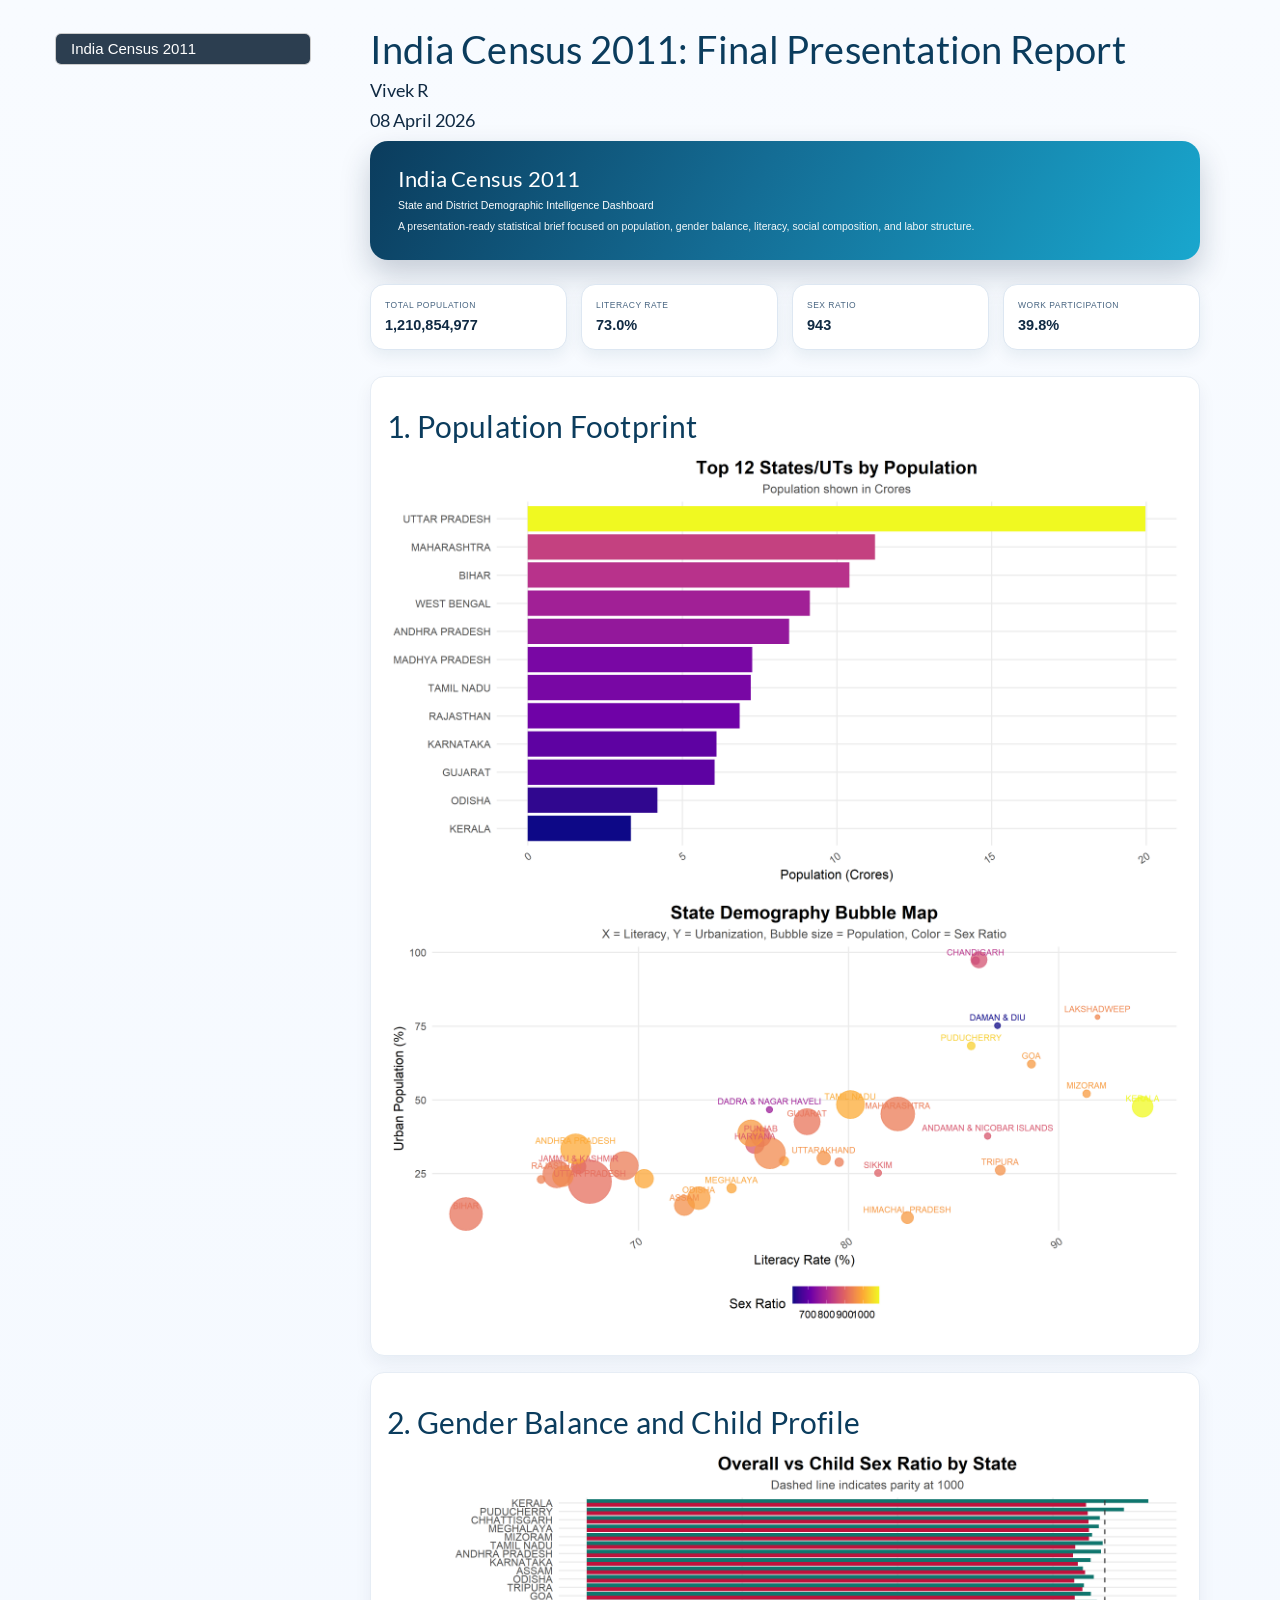
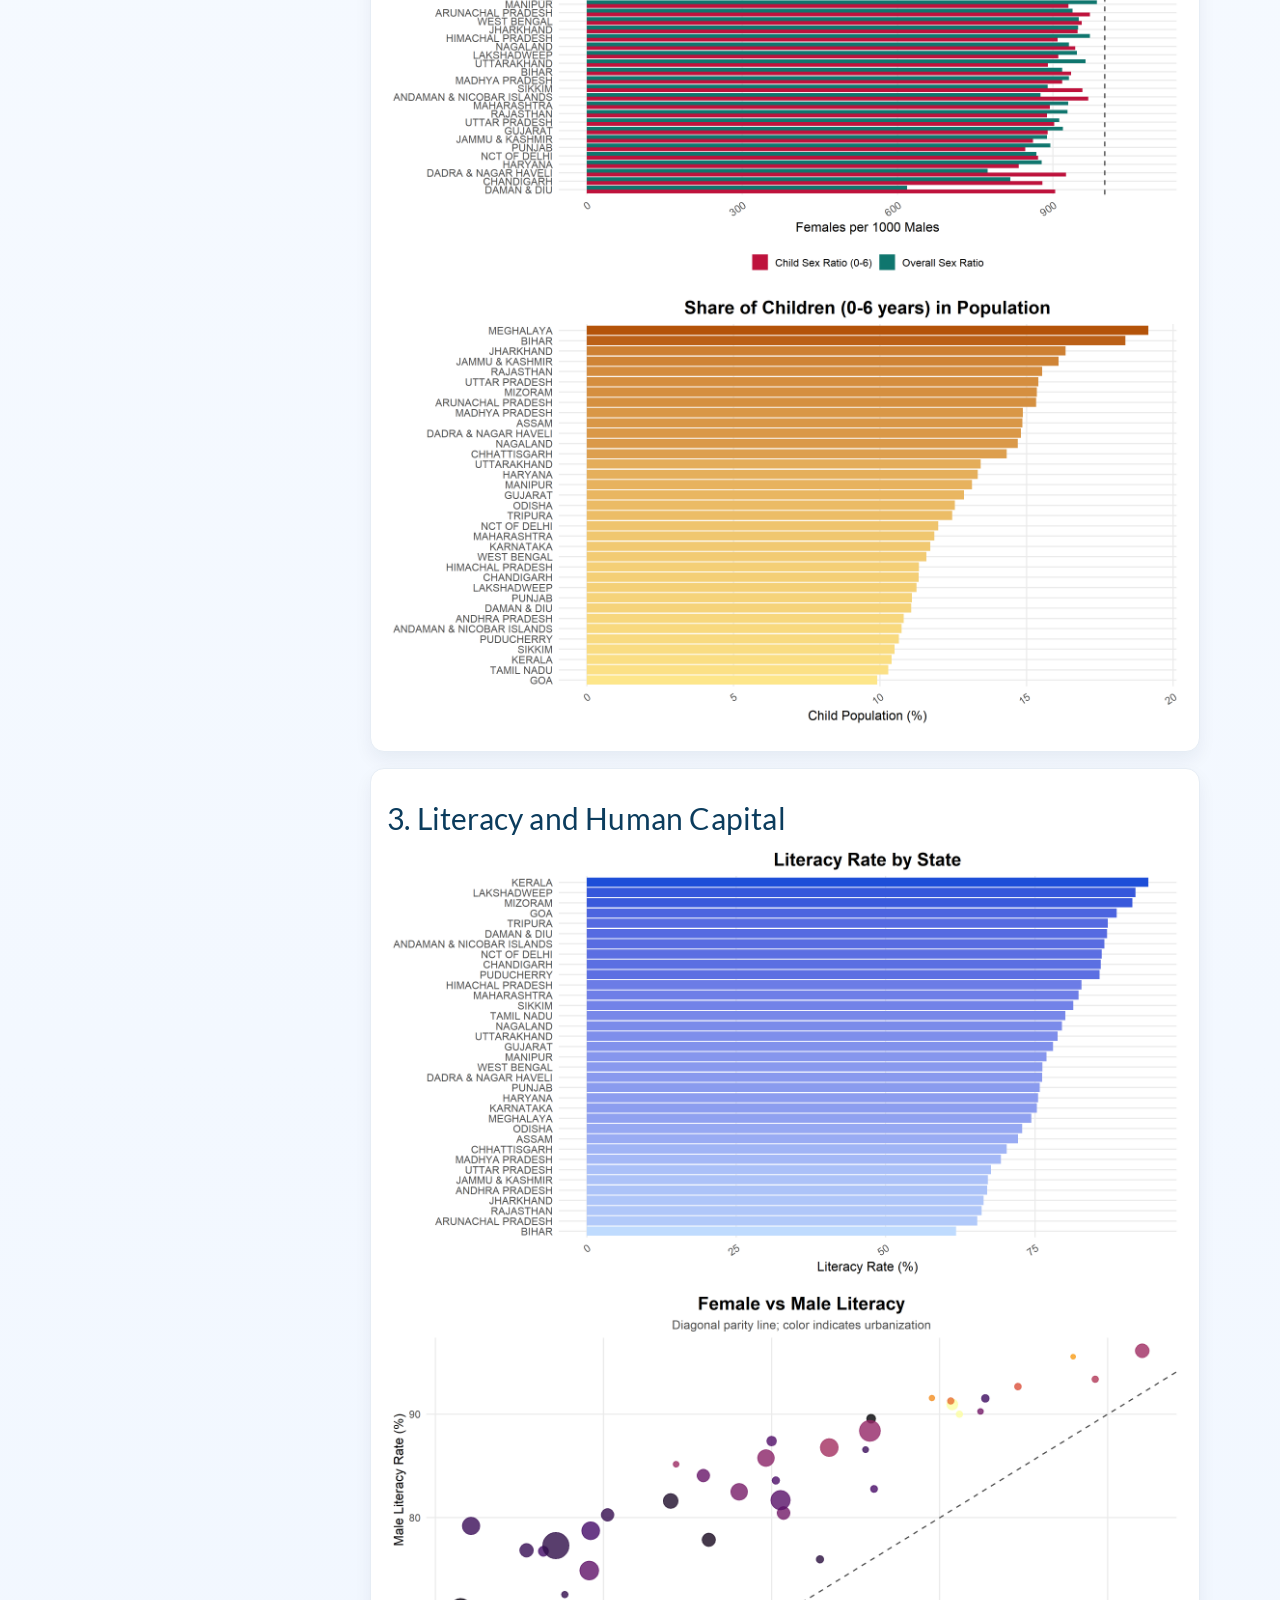
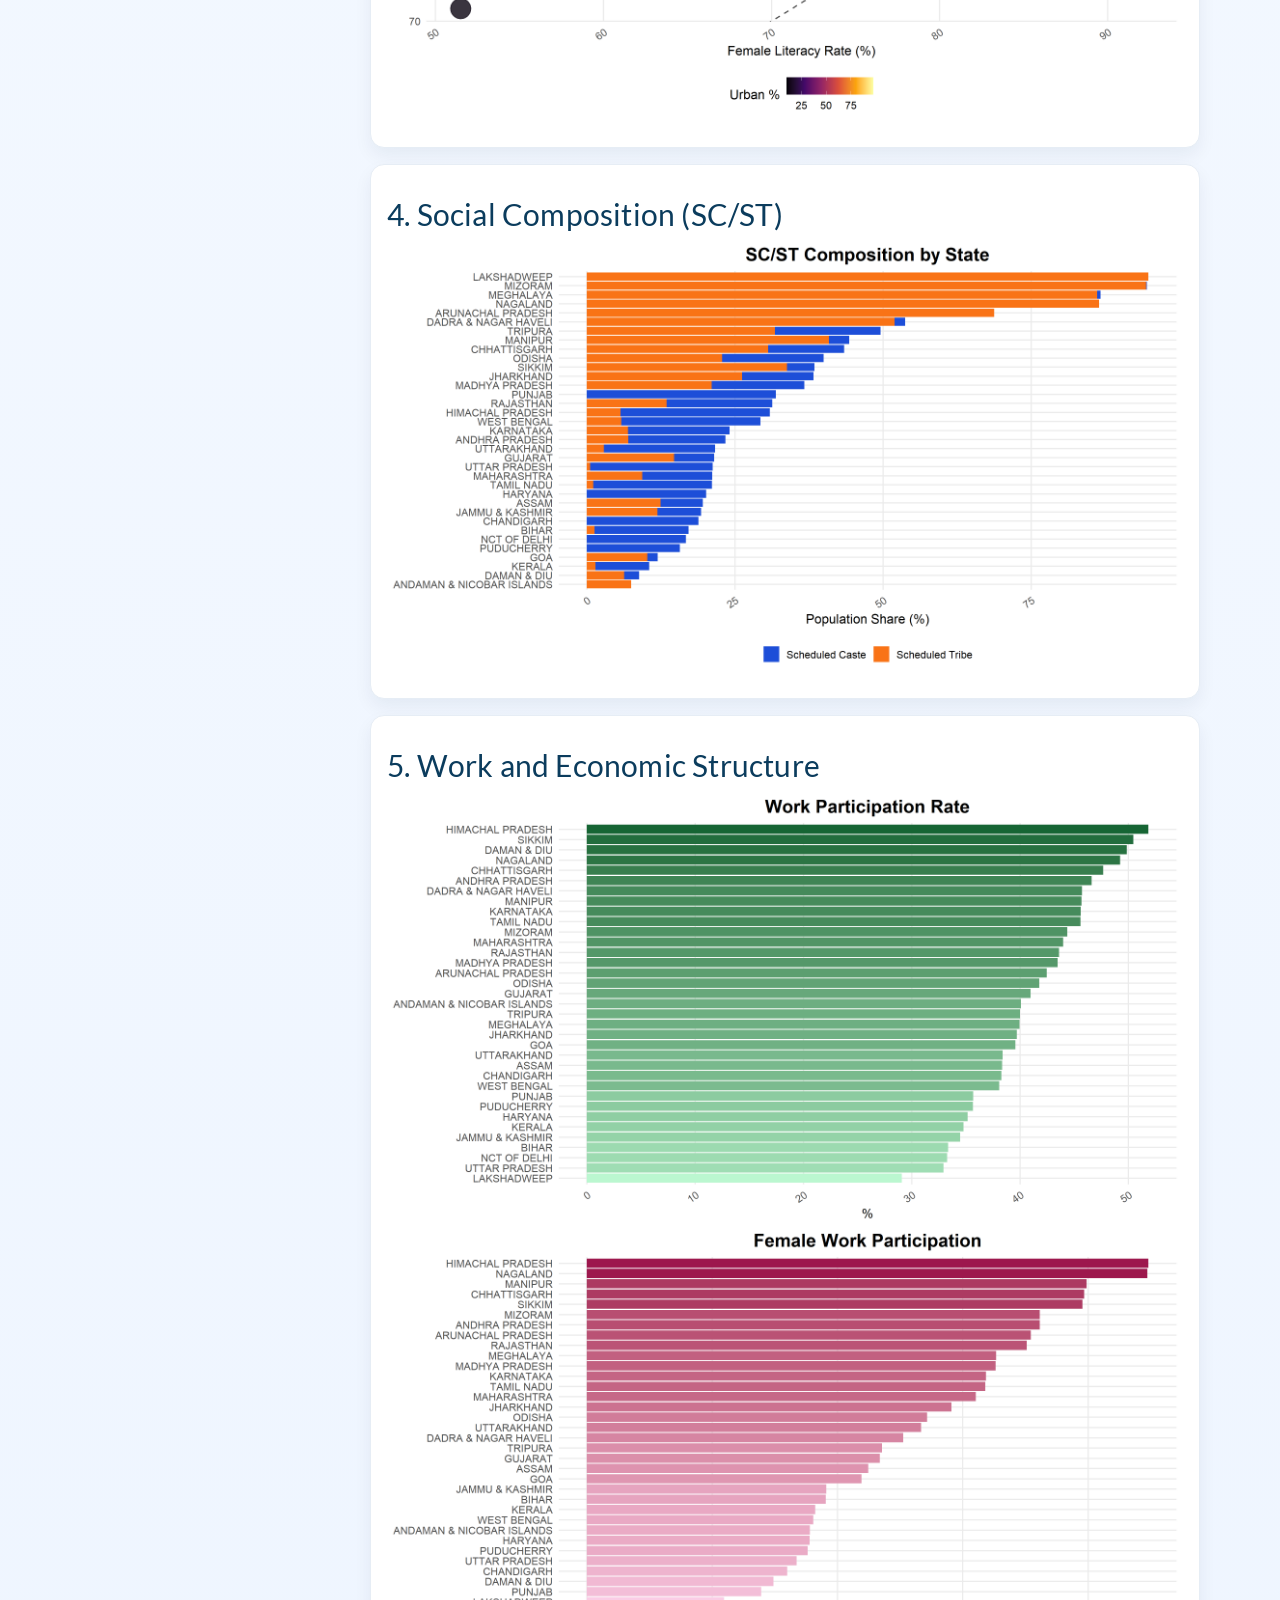
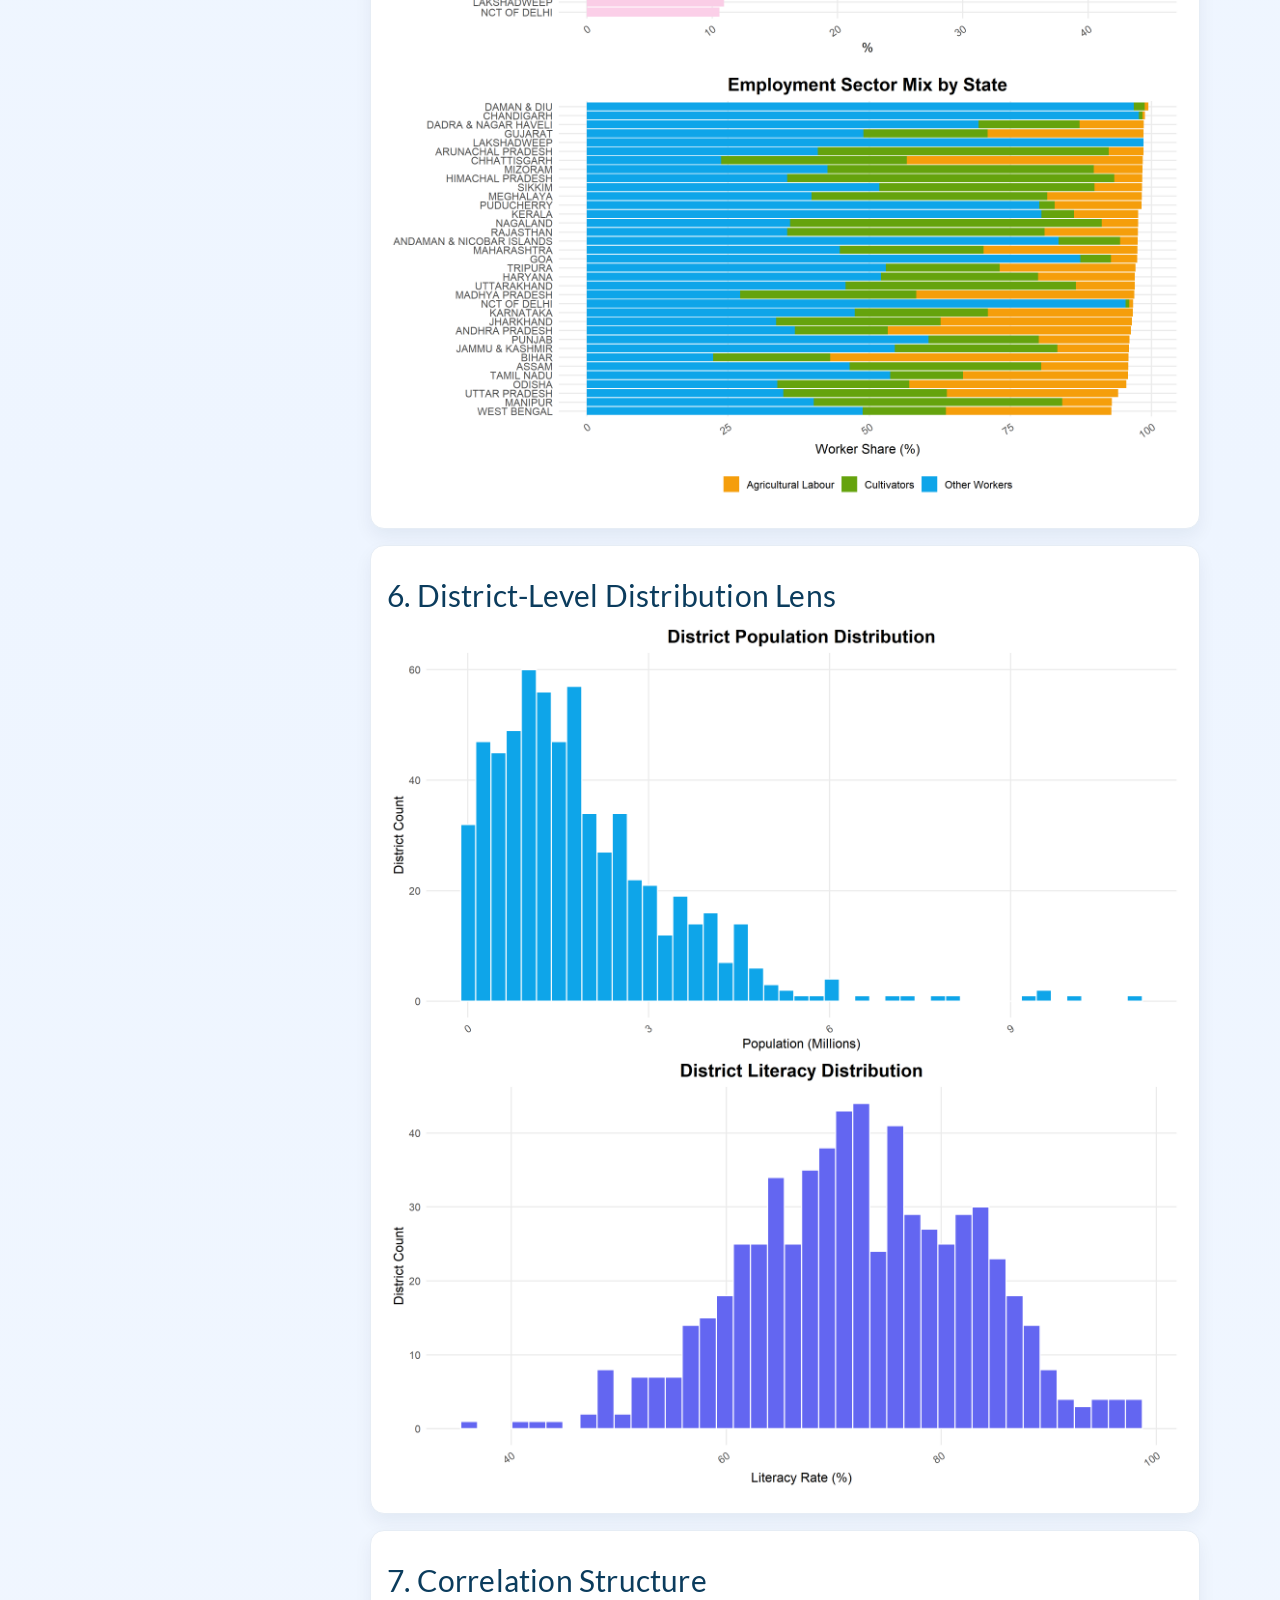
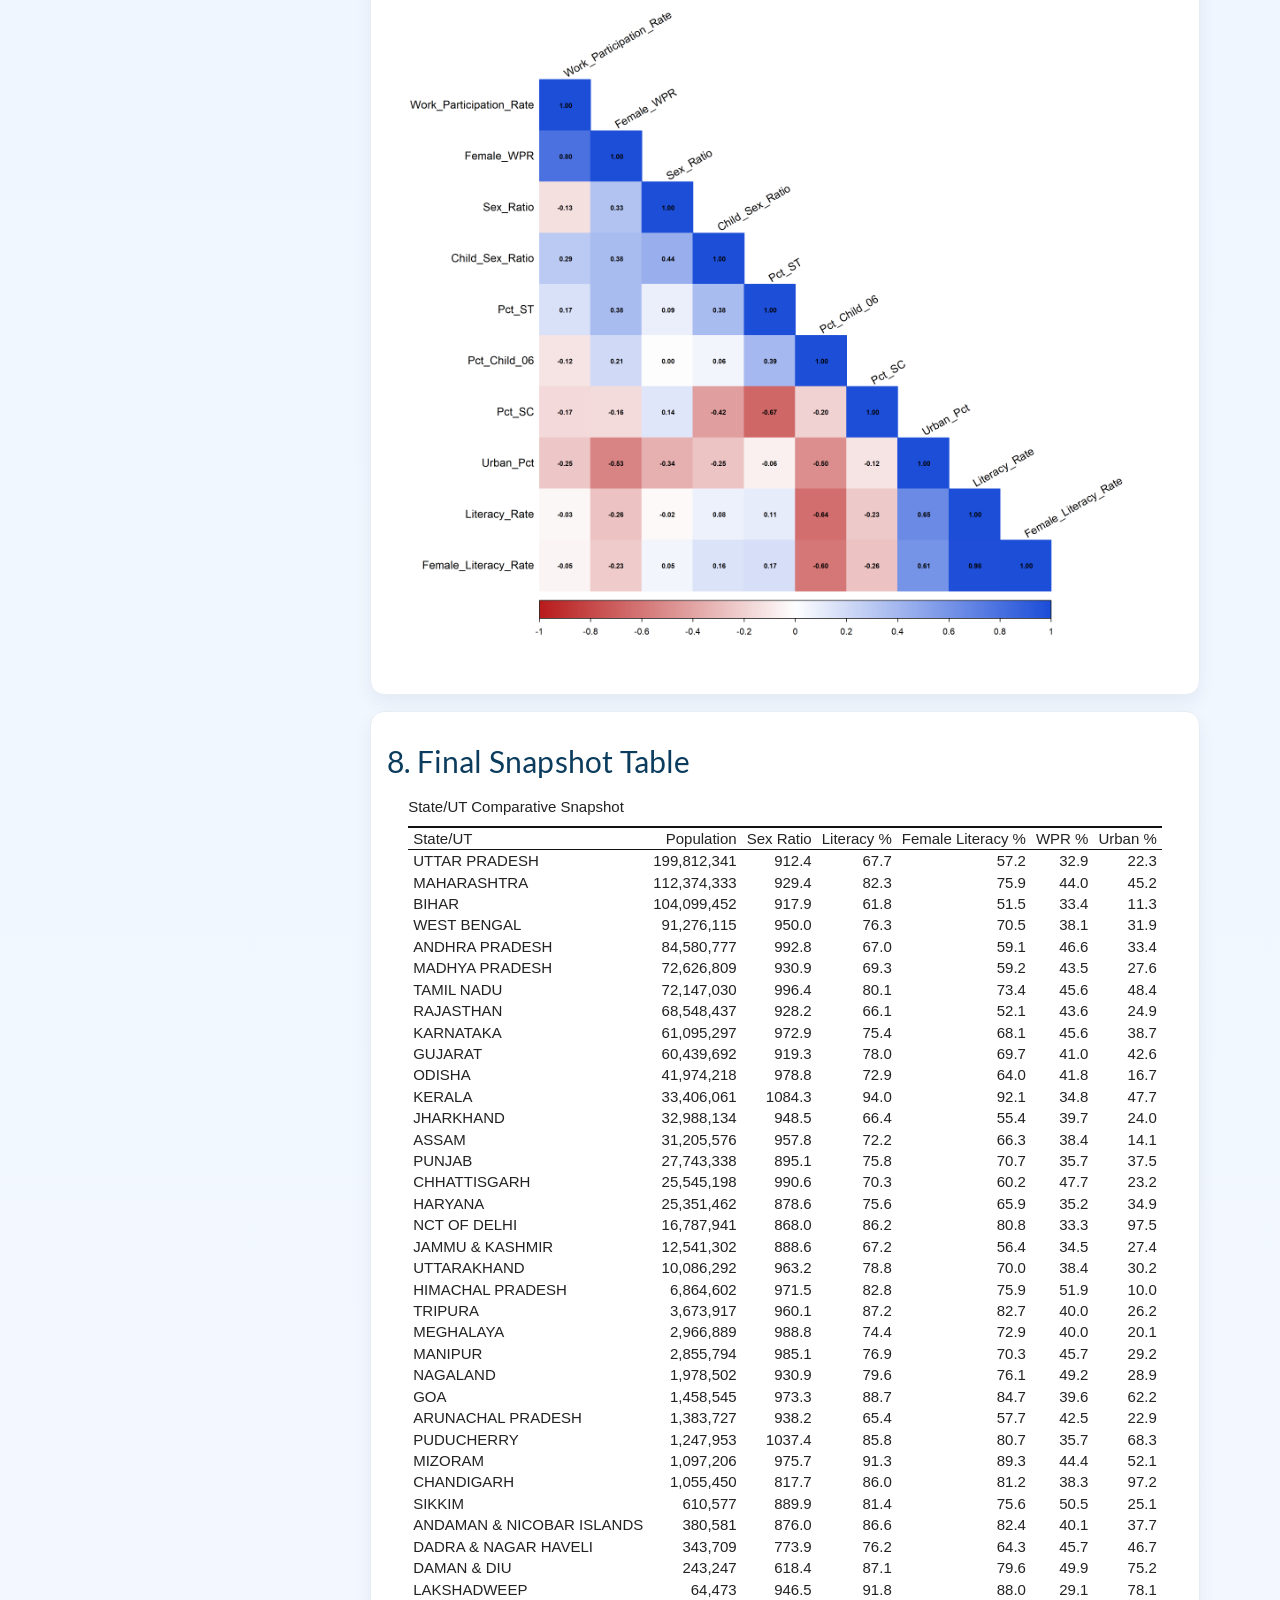
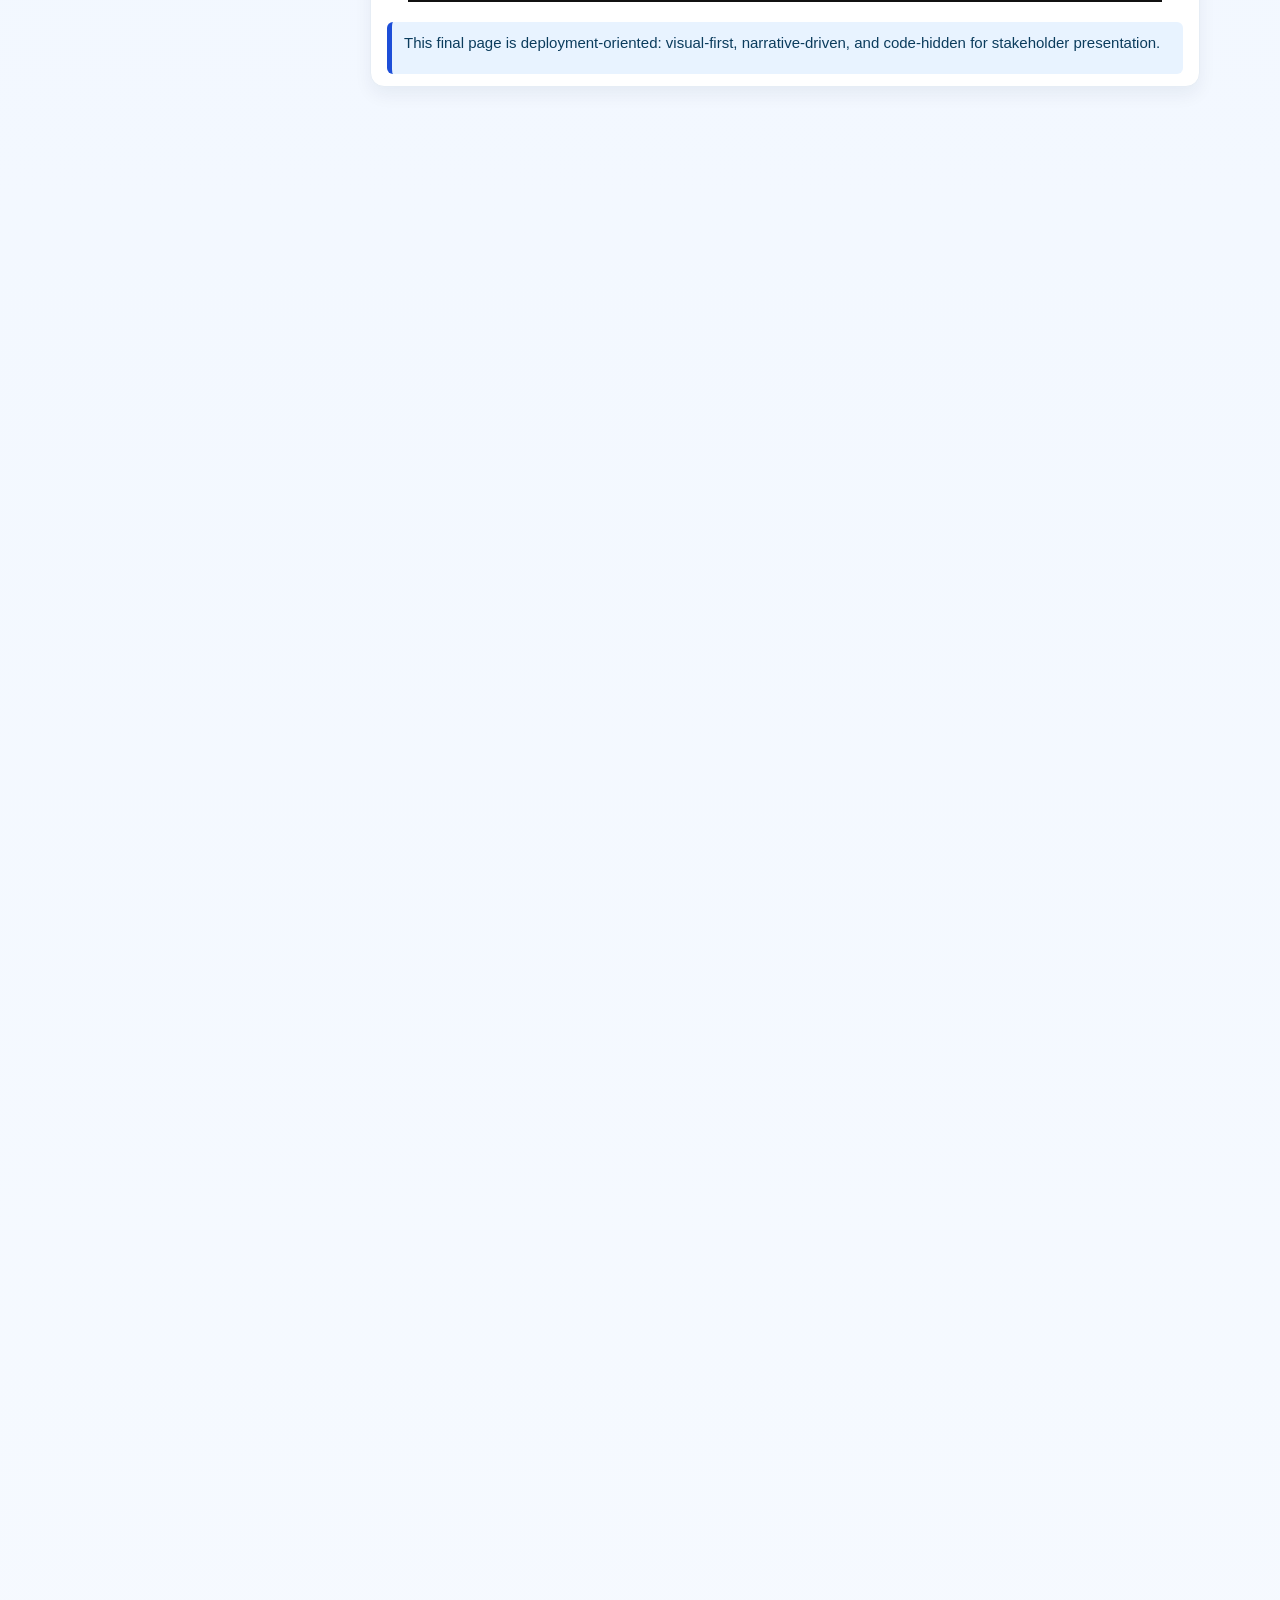
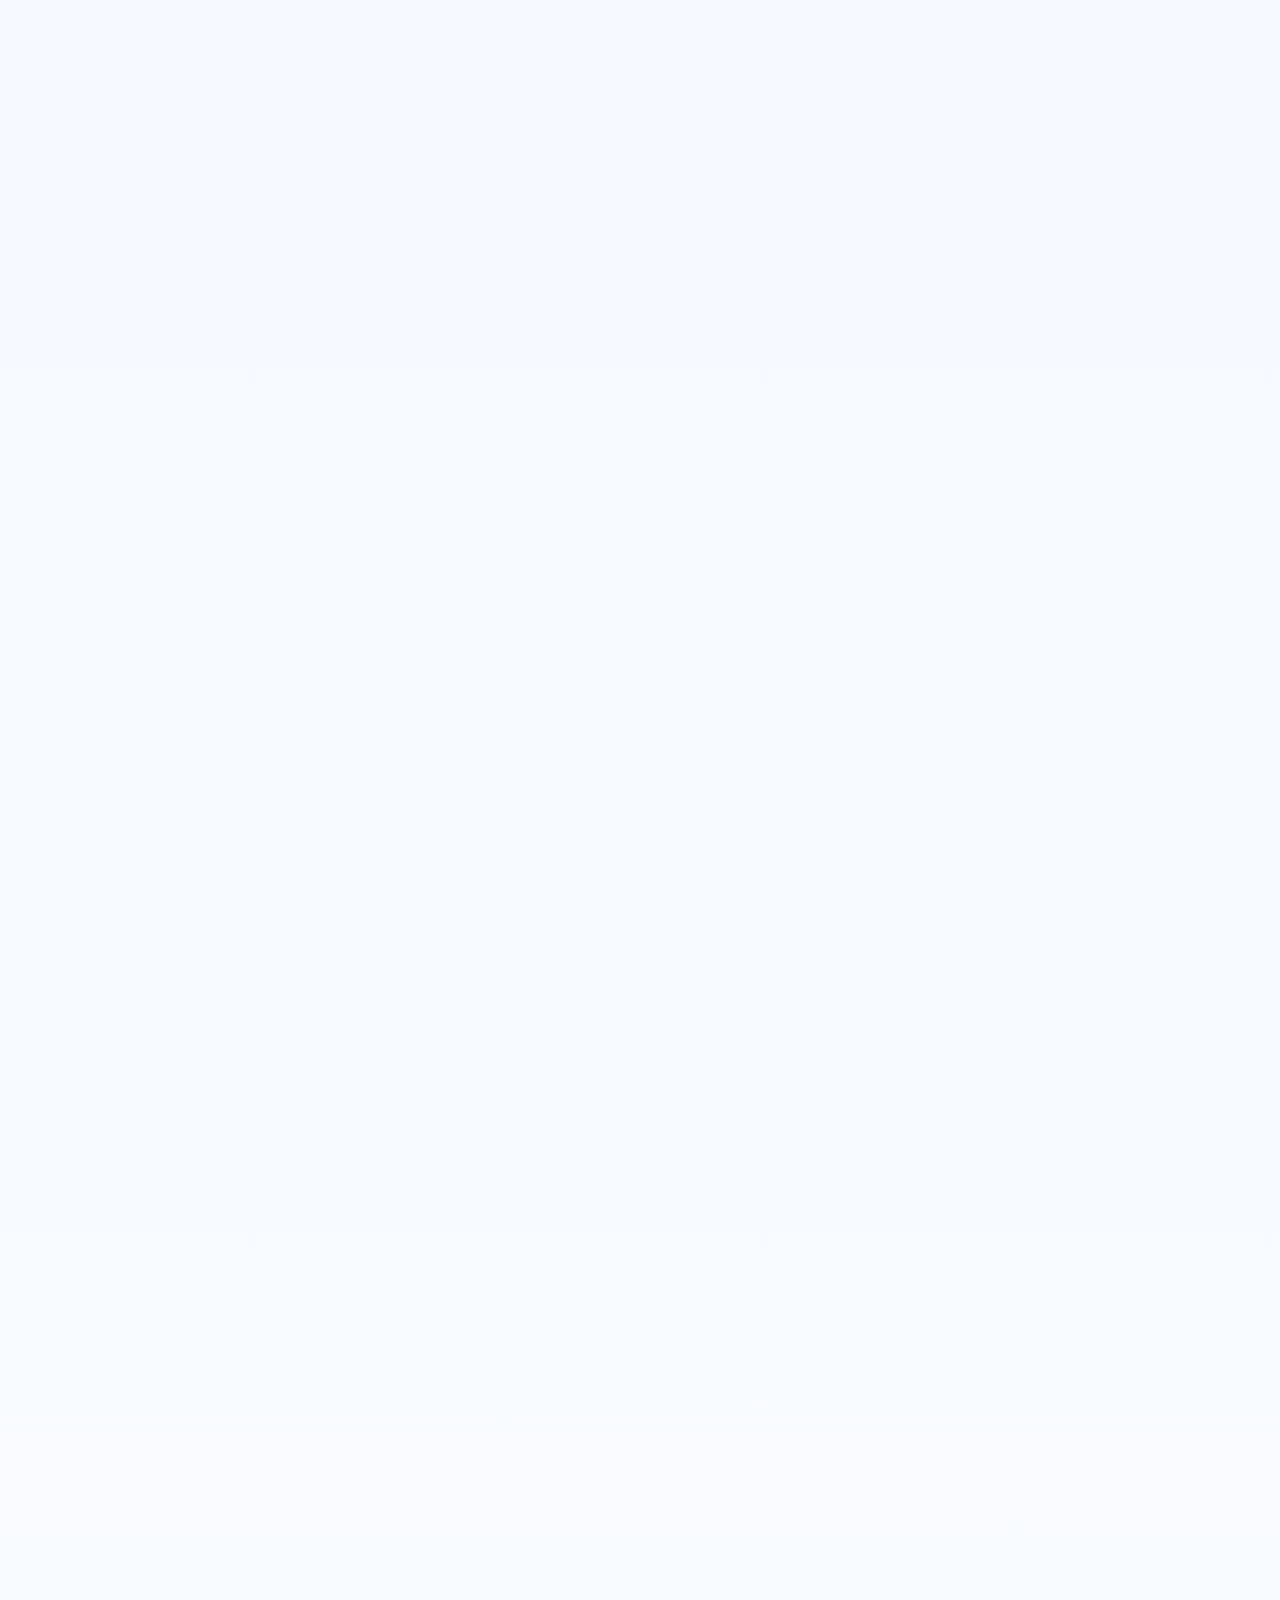
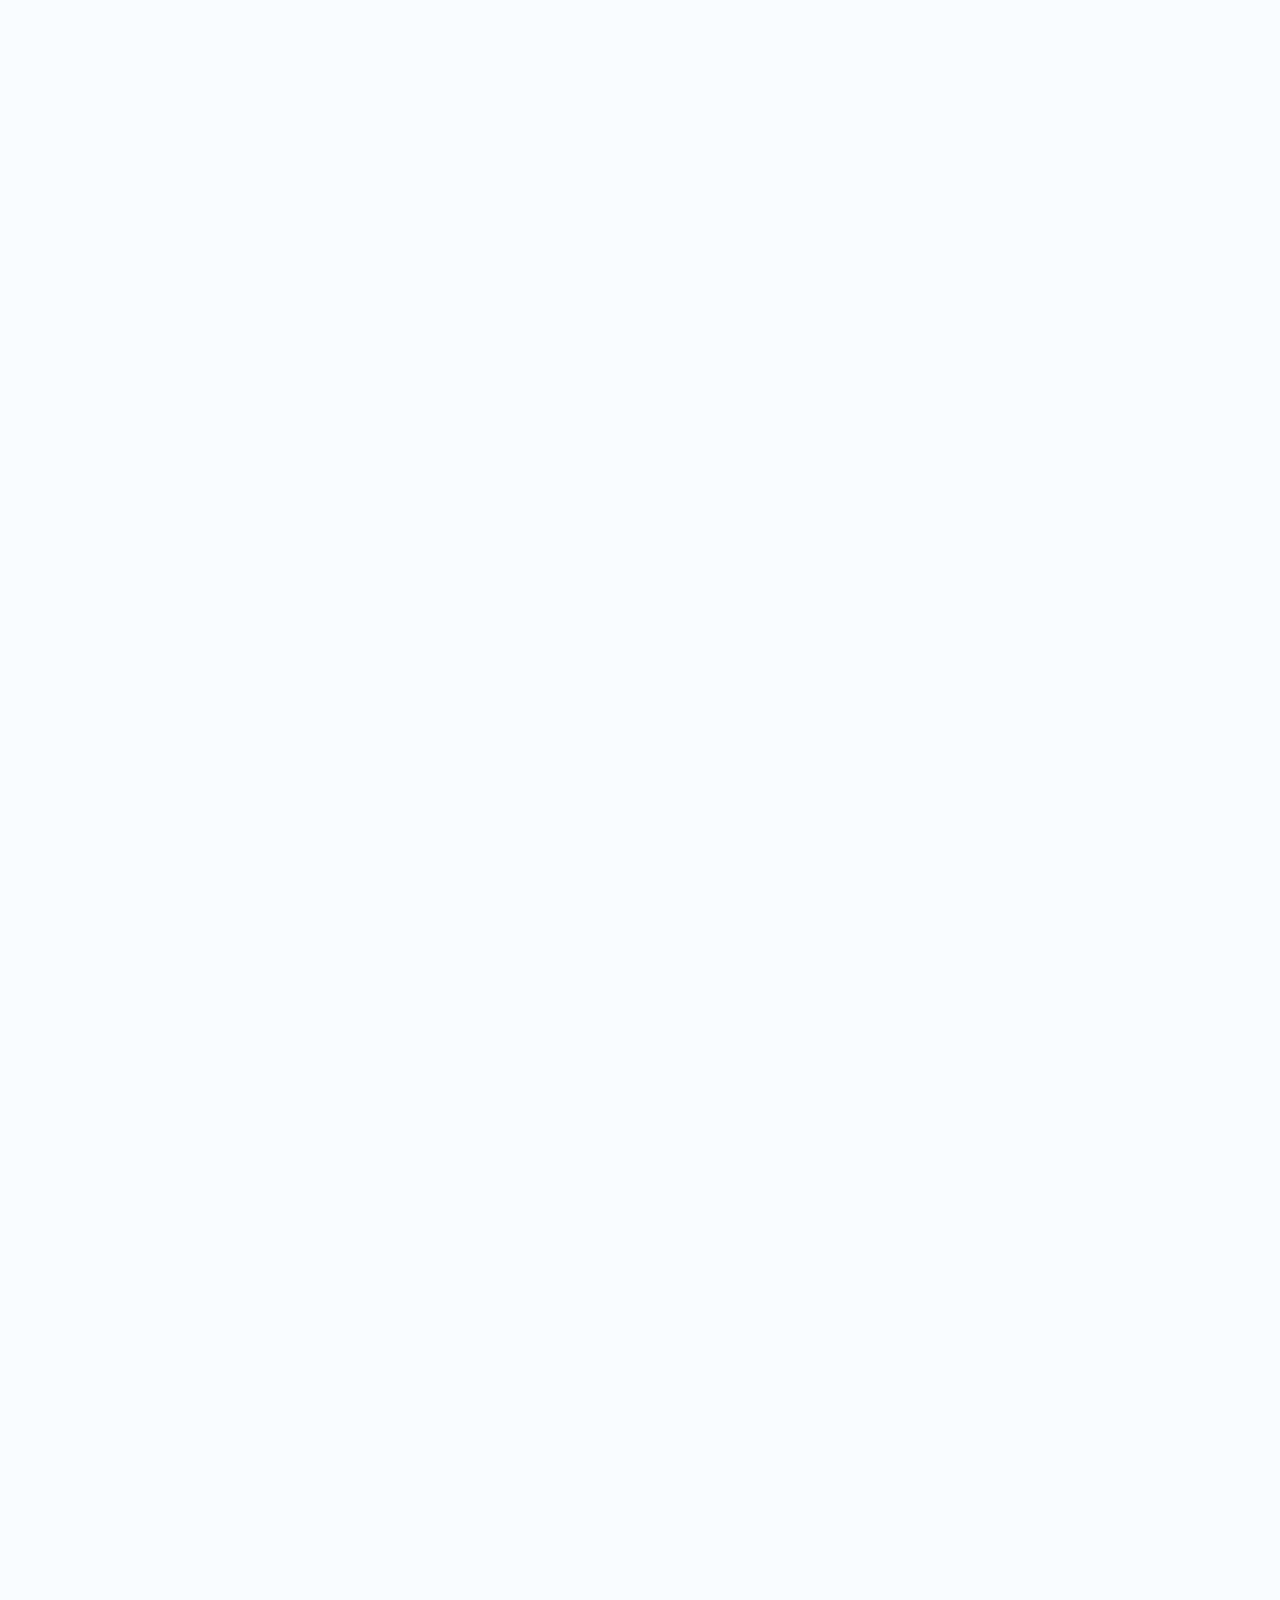
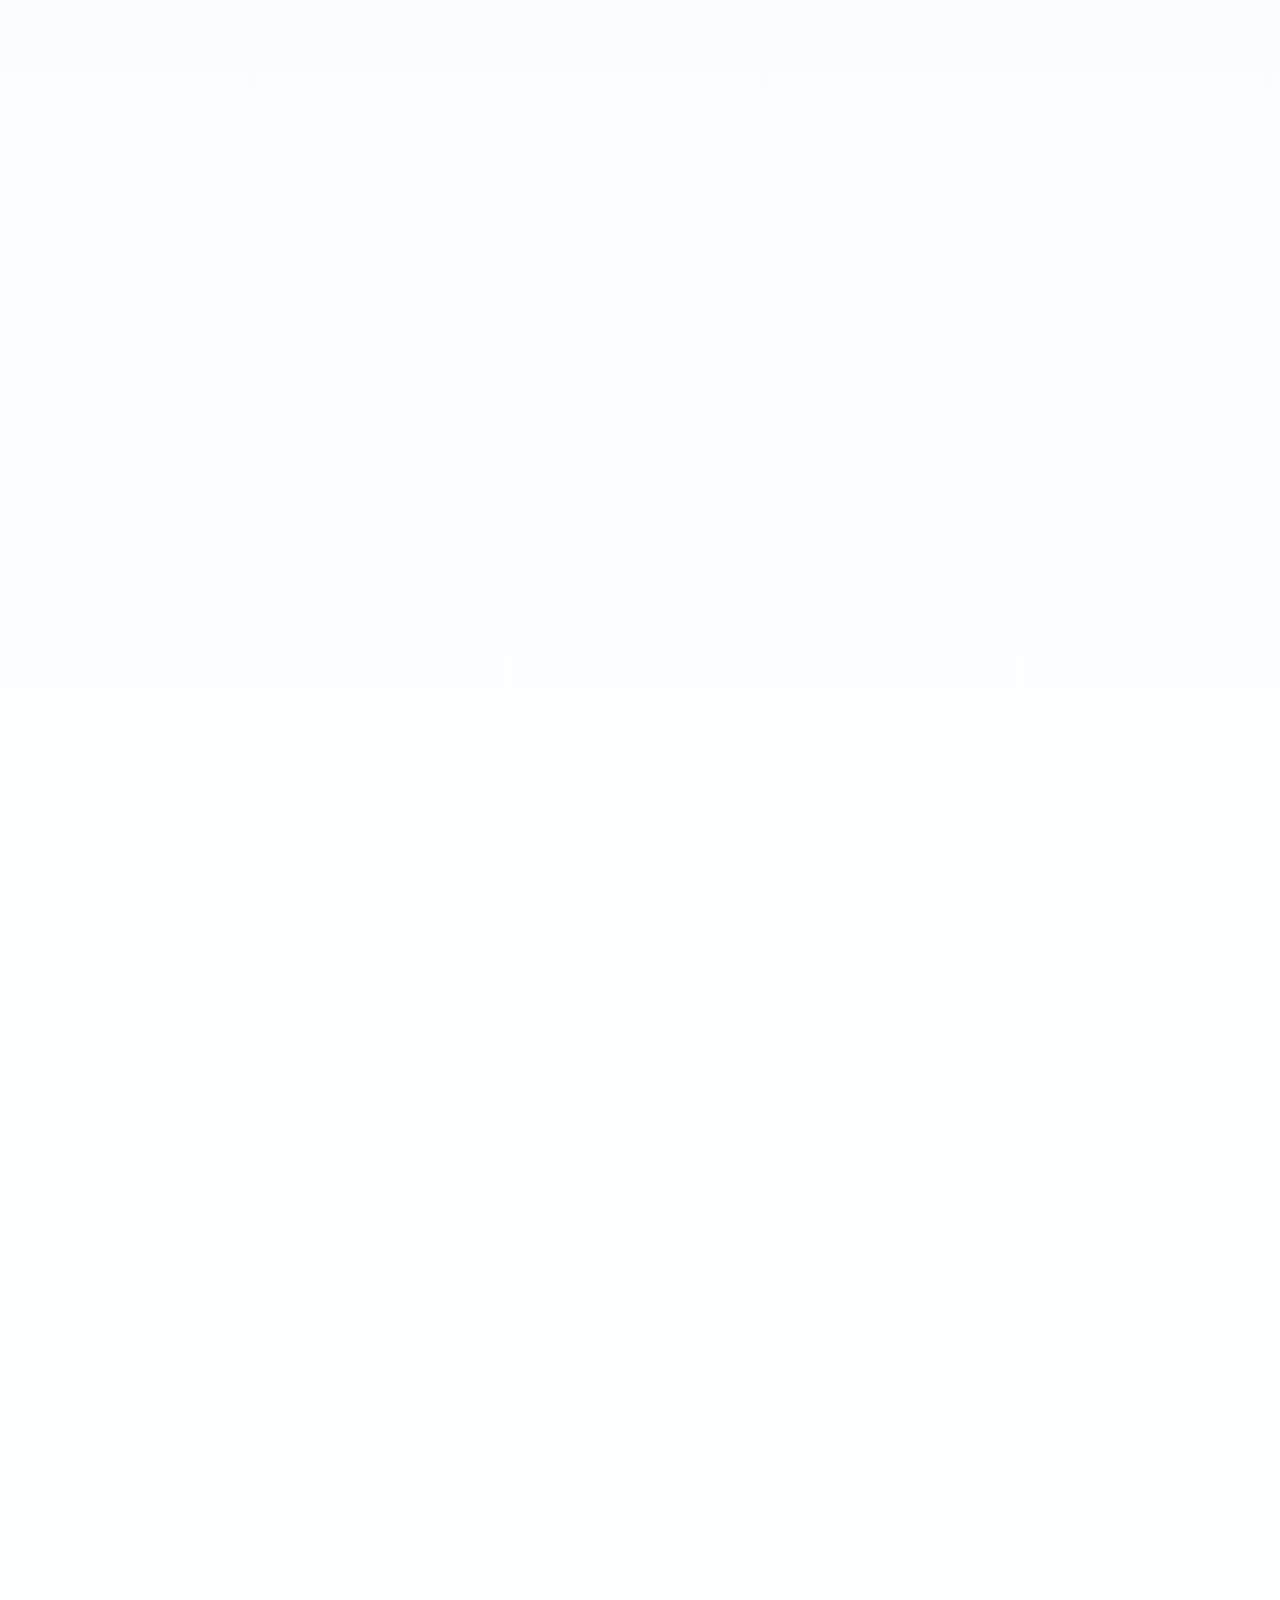
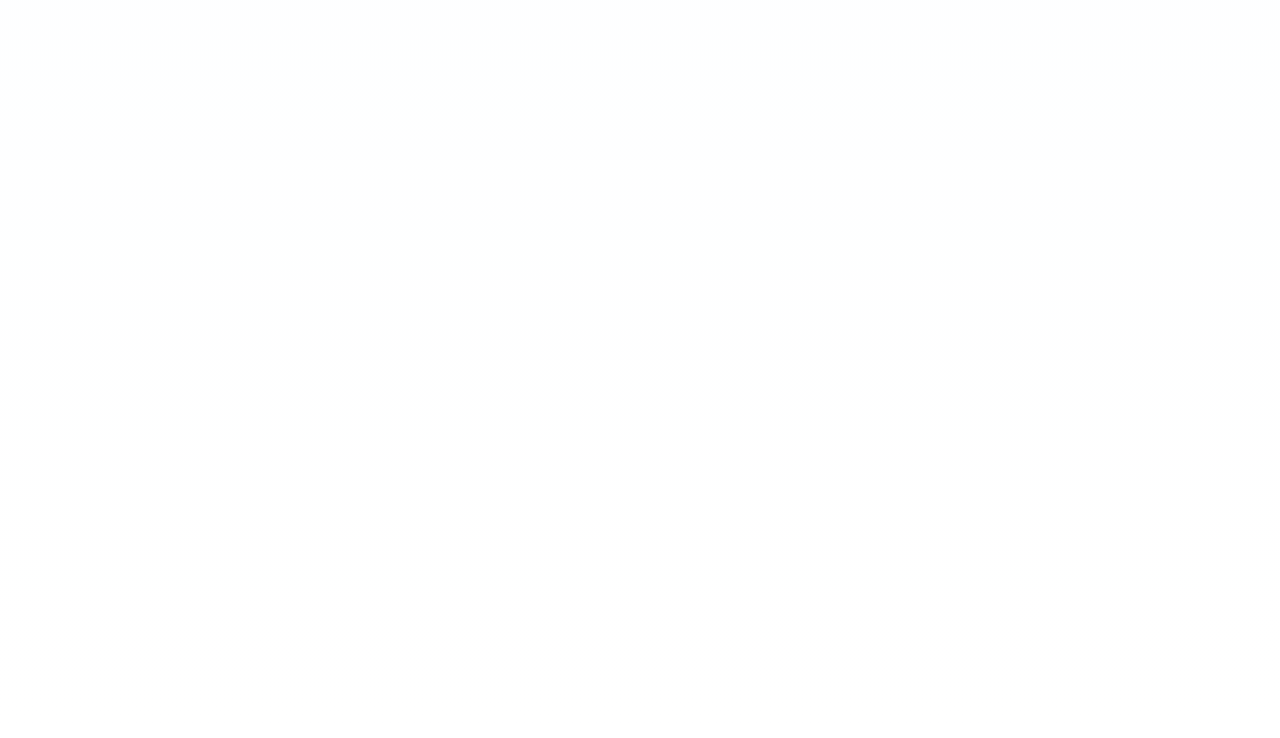
